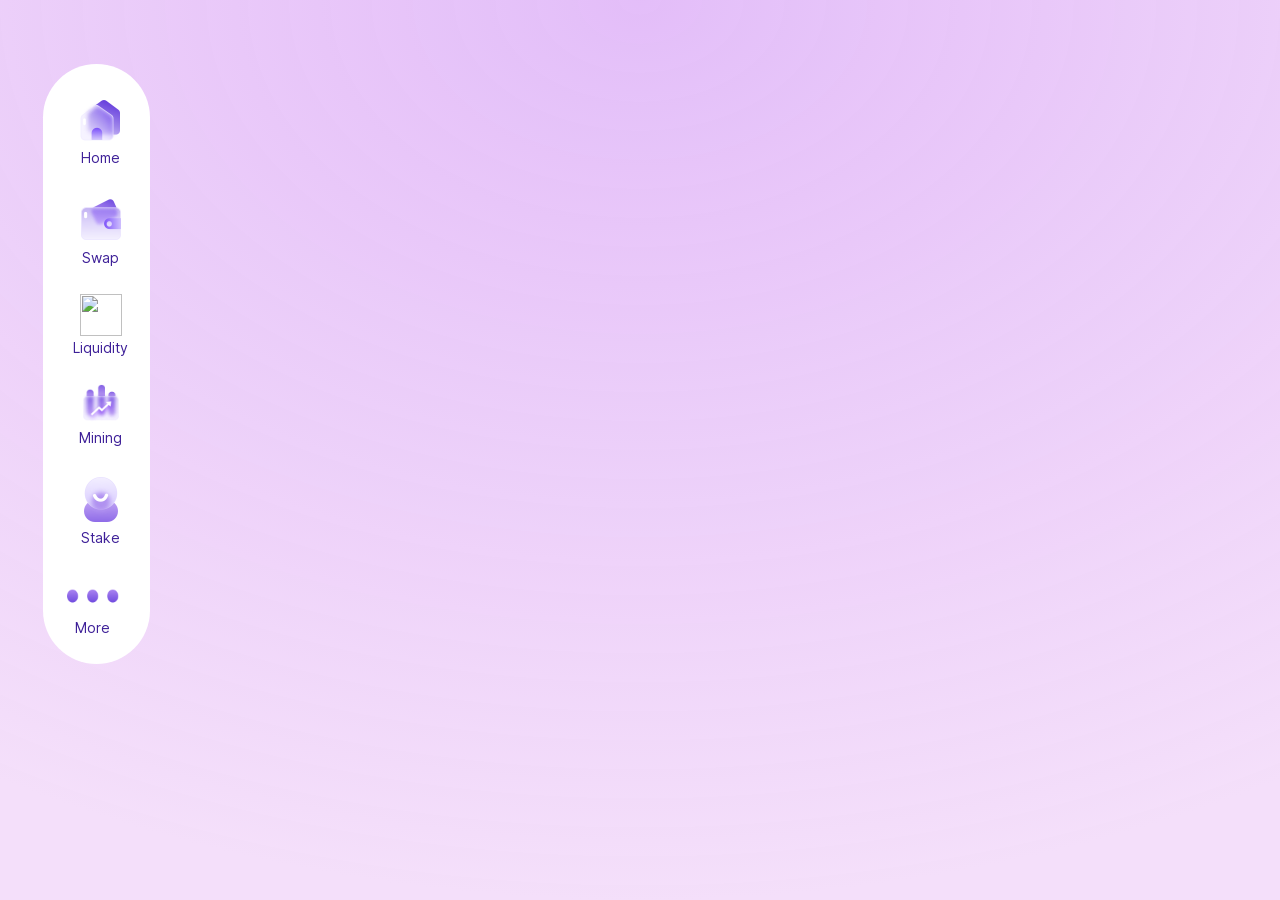
==== index.html @ 305c5585 "Update index.html" ====
<!DOCTYPE html>
<html translate="no">
  <head>
    <meta charset="utf-8" />
    <title>BUBBLESWAP</title>
    <meta
      name="description"
      content="Swap or provide liquidity on the BubbleSwap Protocol"
    />
    <link rel="shortcut icon" type="image/png" href="./icon.png" />
    <link
      rel="apple-touch-icon"
      sizes="192x192"
      href="./images/192x192_App_Icon.png"
    />
    <link
      rel="apple-touch-icon"
      sizes="512x512"
      href="./images/512x512_App_Icon.png"
    />
    <meta
      name="viewport"
      content="width=device-width,initial-scale=1,maximum-scale=1,user-scalable=no"
    />
    <meta name="theme-color" content="#ff007a" />
    <link rel="manifest" href="./manifest.json" />
    <link rel="preconnect" href="https://www.google-analytics.com/" />
    <link
      rel="preload"
      href="./fonts/Inter-roman.var.woff2"
      as="font"
      type="font/woff2"
      crossorigin
    />
    <style>
      * {
        font-family: Inter, sans-serif;
        box-sizing: border-box;
      }
      @font-face {
        font-family: "Inter custom";
        font-weight: 100 900;
        font-style: normal;
        font-display: block;
        font-named-instance: Regular;
        src: url(fonts/Inter-roman.var.woff2)
            format("woff2 supports variations(gvar)"),
          url(fonts/Inter-roman.var.woff2) format("woff2-variations"),
          url(fonts/Inter-roman.var.woff2) format("woff2");
      }
      @supports (font-variation-settings: normal) {
        * {
          font-family: "Inter custom", sans-serif;
        }
      }
      body,
      html {
        margin: 0;
        padding: 0;
      }
      button {
        user-select: none;
      }
      html {
        font-size: 16px;
        font-variant: none;
        font-smooth: always;
        -webkit-font-smoothing: antialiased;
        -moz-osx-font-smoothing: grayscale;
        -webkit-tap-highlight-color: transparent;
        font-feature-settings: "ss01" on, "ss02" on, "cv01" on, "cv03" on;
      }
      #background-radial-gradient {
        position: fixed;
        top: 0;
        left: 0;
        right: 0;
        pointer-events: none;
        width: 200vw;
        height: 200vh;
        background: radial-gradient(
          50% 50% at 50% 50%,
          #e2b8f8e0 0,
          rgb(244, 223, 250) 100%
        );
        transform: translate(-50vw, -100vh);
        z-index: -1;
      }
      html {
        min-height: 100%;
      }
      @media (prefers-color-scheme: dark) {
        html {
          background-color: #212429;
        }
      }
      @media (prefers-color-scheme: light) {
        html {
          background-color: #ede7ff;
        }
      }

      .sidenav {
        width: 130px;
        position: fixed;
        z-index: 1;
        top: 64px;
        left: 43px;
        width: 107px;
        height: 600px;
        background: #ffffff;
        border-radius: 54px;
        opacity: 2.49;
        overflow-x: hidden;
        padding: 8px 0;
      }

      .sidenav a {
        padding: 22px 8px 6px 16px;
        text-decoration: none;
        font-size: 14px;
        color: #3e2098;
        text-align: center;
        display: block;
      }
      .mobileShow {
        display: none;
      }
      .sidenav a:hover {
        color: #653ddc;
        width: 80px;
        height: 97px;
        background: #ffffff;
        box-shadow: 0px 0px 20px 0px rgba(149, 158, 207, 0.5),
          inset 1px 1px 4px 3px #cca1fa;
        border-radius: 40px;
        opacity: 2.49;
        filter: blur(0px);
      }

      .main {
        margin-left: 140px; /* Same width as the sidebar + left position in px */
        font-size: 28px; /* Increased text to enable scrolling */
        padding: 0px 10px;
      }

      @media screen and (max-width: 700px) {
        .sidenav {
          width: 20%;
          height: auto;
          position: fixed;
          display: block;
          align-items: verticla;
        }
        .sidenav a {
          float: left;
        }
        div.content {
          margin-left: 0;
        }
      }
      @media screen and (max-height: 450px) {
        .sidenav {
          padding-top: 15px;
          display: row;
        }
        .sidenav a {
          font-size: 18px;
        }
      }
      @media screen and (max-width: 400px) {
        .sidevac a {
          text-align: center;
          float: none;
          display: table-row;
        }
      }

      #content-desktop {
        display: block;
      }
      #content-mobile {
        display: none;
      }

      @media screen and (max-width: 768px) {
        #content-desktop {
          display: none;
        }
        #content-mobile {
          display: block;
        }
      }

      .top {
        color: #3e2098;
        background: white;
        border-radius: 25px;
        font-size: 8px;
        width: 380px;
        position: absolute;
        padding: 10px;
      }

      .top a {
        padding: 0px 15px 0px 29px;
        text-decoration: none;
        margin: 8px -31px 0px 15px;
        font-size: 9px;
        color: #3e2098;
        text-align: center;
        display: inline;
      }
      
      
      
      /* Boring button styles */
a.button {
  /* Frame */
  display: inline-block;
  padding: 20px 28px;
  border-radius: 50px;
  box-sizing: border-box;
  
  /* Style */
  border: none;

  font-size: 24px;
  cursor: pointer;
}

a.button:active {
  filter: brightness(75%);
}

/* Dropdown styles */
.dropdown {
  position: relative;
  padding: 0;
  margin-right: 1em;
  
  border: none;
}

.dropdown summary {
  list-style: none;
  list-style-type: none;
}

.dropdown > summary::-webkit-details-marker {
  display: none;
}

.dropdown summary:focus {
  outline: none;
}

.dropdown summary:focus a.button {
  border: 2px solid white;
}

.dropdown summary:focus {
  outline: none;
}

.dropdown ul {
  position: fixed;
     margin: -280px 0px 0px 0px;
    background-color: #ffffff;
    color: #44146b;
    padding: 14px 0;
    width: var(--dropdown-width);
    left: 11%;
    margin-left: calc((var(--dropdown-width) / 2) * -1);
    box-sizing: border-box;
    z-index: 9;

    border-radius: 12px;
    list-style: none; 
    
}
   .dropdown ul a:hover {
        color: #653ddc;
        width: 80px;
        height: 37px;
        background: #ffffff;
        box-shadow: 0px 0px 20px 0px rgba(149, 158, 207, 0.5),
          inset 1px 1px 4px 3px #cca1fa;
        border-radius: 40px;
        opacity: 2.49;
        filter: blur(0px);
      }


.dropdown ul li {
  padding: 0;
  margin: 0;
}

.dropdown ul li a:link, .dropdown ul li a:visited {
  display: inline-block;
  padding: 10px 0.8rem;
      text-align: left;
  width: 100%;
  box-sizing: border-box;
  
  color: var(--dropdown-color);
  text-decoration: none;
}


/* Close the dropdown with outside clicks */
.dropdown > summary::before {
  display: none;
}

.dropdown[open] > summary::before {
    content: ' ';
    display: block;
    position: fixed;
    top: 0;
    right: 0;
    left: 0;
    bottom: 0;
    z-index: 1;
}

      
      
      
      
      
    </style>
    <link href="./static/css/7.ee5e4204.chunk.css" rel="stylesheet" />
  </head>
  <body>
    <script>
      window.__isDocumentCached = true;
    </script>
    <noscript>You need to enable JavaScript to run this app.</noscript>

    <div id="root"><div>&emsp;</div></div>

    <div id="content-desktop" class="sidenav">
      <a href="/home.html"
        ><img src="/icons/home.png" style="width: 52px; height: 52px"; margin-left: -6px; />Home</a
      >
      <a href="/index.html#/swap"
        ><img src="/icons/swap.png" style="width: 52px; height: 52px"; margin-left: -6px; />Swap</a
      >
      <a href="/index.html#/pool">
        <img src="/icons/liq.png" style="width: 42px; height: 42px" />
        Liquidity</a
      >
      <a href="https://bubbleswapdao.netlify.app/#/1/earn/farming"
        ><img
          src="/icons/mining.png"
          style="width: 42px; height: 42px"; margin-left: -6px; 
        />Mining</a
      >
      <a href="https://bubbleswapstake.netlify.app/">
        <img src="/icons/dao.png" style="width: 52px; height: 52px"; margin-left: -6px;  />Stake</a
      >
      
        <details class="dropdown">
    <summary role="button">
      <a> <img src="/icons/more.png" style="width: 52px; height: 42px"; margin-left: -6px;  />More</a>
    </summary>
    <ul>
      <li><a href="https://github.com/bubbledex"> <img src="/icons/contract.png" style="width: 22px; height: 22px; margin: -2px 17px -7px 0px;" /> Smart Contract</a></li>
      <li><a href="https://www.certik.com/bubbleswap"> <img src="/icons/audit.png" style="width: 22px; height: 22px; margin: -2px 17px -7px 0px; " /> Audit</a></li>
   <li><a href="#"> <img src="/icons/chart.png" style="width: 22px; height: 22px; margin: -2px 17px -7px 0px;" /> Chart</a></li>
      <li><a href="https://twitter.com/bubbleswapdao"> <img src="/icons/twitter.png" style="width: 22px; height: 22px; margin: -2px 17px -7px 0px; " /> Twitter</a></li>
      <li><a href="#"> <img src="/icons/tele.png" style="width: 22px; height: 22px; margin: -2px 17px -7px 0px;" />Telegram</a></li>
<li><a href="https://discord.com/invite/KYThgn597y"> <img src="/icons/discord.png" style="width: 22px; height: 22px; margin: -2px 17px -7px 0px; " />Discord</a></li>
      <li><a href="#"><img src="/icons/mail.png" style="width: 22px; height: 22px; margin: -2px 17px -7px 0px;" /> Contact Us</a></li>
  </ul>
</details>
    </div>
    <div id="background-radial-gradient"></div>

    <div id="content-mobile" class="top">
      <a href="home.html"
        ><img
          src="/icons/home.png"
          style="width: 32px; height: 32px; margin: 0px -26px 11px 0px"
        />Home</a
      >
      <a href="/index.html#/swap"
        ><img
          src="/icons/swap.png"
          style="width: 32px; height: 32px; margin: 0px -26px 11px 0px"
        />Swap</a
      >
      <a href="/index.html#/pool">
        <img
          src="/icons/liq.png"
          style="width: 32px; height: 32px; margin: 0px -26px 11px 0px"
        />
        Liquidity</a
      >
      <a href="https://bubbleswapdao.netlify.app/#/1/earn/farming"
        ><img
          src="/icons/mining.png"
          style="width: 32px; height: 32px; margin: 0px -26px 11px 0px"
        />Mining</a
      >
      <a href="https://bubbleswapstake.netlify.app/">
        <img
          src="/icons/dao.png"
          style="width: 32px; height: 32px; margin: 0px -26px 11px 0px"
        />Stake</a
      >
    </div>

    <script>
      !(function (e) {
        function c(c) {
          for (
            var d, t, a = c[0], o = c[1], u = c[2], i = 0, b = [];
            i < a.length;
            i++
          )
            (t = a[i]),
              Object.prototype.hasOwnProperty.call(r, t) &&
                r[t] &&
                b.push(r[t][0]),
              (r[t] = 0);
          for (d in o)
            Object.prototype.hasOwnProperty.call(o, d) && (e[d] = o[d]);
          for (l && l(c); b.length; ) b.shift()();
          return n.push.apply(n, u || []), f();
        }
        function f() {
          for (var e, c = 0; c < n.length; c++) {
            for (var f = n[c], d = !0, t = 1; t < f.length; t++) {
              var o = f[t];
              0 !== r[o] && (d = !1);
            }
            d && (n.splice(c--, 1), (e = a((a.s = f[0]))));
          }
          return e;
        }
        var d = {},
          t = { 6: 0 },
          r = { 6: 0 },
          n = [];
        function a(c) {
          if (d[c]) return d[c].exports;
          var f = (d[c] = { i: c, l: !1, exports: {} });
          return e[c].call(f.exports, f, f.exports, a), (f.l = !0), f.exports;
        }
        (a.e = function (e) {
          var c = [];
          t[e]
            ? c.push(t[e])
            : 0 !== t[e] &&
              { 3: 1, 4: 1, 8: 1, 9: 1, 10: 1, 11: 1, 12: 1, 13: 1, 14: 1 }[
                e
              ] &&
              c.push(
                (t[e] = new Promise(function (c, f) {
                  for (
                    var d =
                        "static/css/" +
                        ({}[e] || e) +
                        "." +
                        {
                          0: "31d6cfe0",
                          1: "31d6cfe0",
                          2: "31d6cfe0",
                          3: "a4d5b296",
                          4: "f85f6e9c",
                          8: "14c5ec01",
                          9: "01510149",
                          10: "8b6a2bd5",
                          11: "97aa1abe",
                          12: "6a22c4f2",
                          13: "ef182c55",
                          14: "d8166929",
                          15: "31d6cfe0",
                          16: "31d6cfe0",
                          17: "31d6cfe0",
                          18: "31d6cfe0",
                          19: "31d6cfe0",
                          20: "31d6cfe0",
                          21: "31d6cfe0",
                          22: "31d6cfe0",
                          23: "31d6cfe0",
                          24: "31d6cfe0",
                          25: "31d6cfe0",
                          26: "31d6cfe0",
                          27: "31d6cfe0",
                          28: "31d6cfe0",
                          29: "31d6cfe0",
                          30: "31d6cfe0",
                          31: "31d6cfe0",
                          32: "31d6cfe0",
                          33: "31d6cfe0",
                          34: "31d6cfe0",
                          35: "31d6cfe0",
                          36: "31d6cfe0",
                          37: "31d6cfe0",
                          38: "31d6cfe0",
                          39: "31d6cfe0",
                          40: "31d6cfe0",
                          41: "31d6cfe0",
                          42: "31d6cfe0",
                          43: "31d6cfe0",
                          44: "31d6cfe0",
                          45: "31d6cfe0",
                          46: "31d6cfe0",
                          47: "31d6cfe0",
                          48: "31d6cfe0",
                          49: "31d6cfe0",
                          50: "31d6cfe0",
                          51: "31d6cfe0",
                          52: "31d6cfe0",
                          53: "31d6cfe0",
                          54: "31d6cfe0",
                          55: "31d6cfe0",
                          56: "31d6cfe0",
                          57: "31d6cfe0",
                          58: "31d6cfe0",
                          59: "31d6cfe0",
                          60: "31d6cfe0",
                          61: "31d6cfe0",
                          62: "31d6cfe0",
                          63: "31d6cfe0",
                          64: "31d6cfe0",
                          65: "31d6cfe0",
                          66: "31d6cfe0",
                          67: "31d6cfe0",
                          68: "31d6cfe0",
                          69: "31d6cfe0",
                          70: "31d6cfe0",
                          71: "31d6cfe0",
                          72: "31d6cfe0",
                          73: "31d6cfe0",
                          74: "31d6cfe0",
                          75: "31d6cfe0",
                          76: "31d6cfe0",
                          77: "31d6cfe0",
                          78: "31d6cfe0",
                          79: "31d6cfe0",
                          80: "31d6cfe0",
                          81: "31d6cfe0",
                          82: "31d6cfe0",
                          83: "31d6cfe0",
                          84: "31d6cfe0",
                          85: "31d6cfe0",
                          86: "31d6cfe0",
                        }[e] +
                        ".chunk.css",
                      r = a.p + d,
                      n = document.getElementsByTagName("link"),
                      o = 0;
                    o < n.length;
                    o++
                  ) {
                    var u =
                      (l = n[o]).getAttribute("data-href") ||
                      l.getAttribute("href");
                    if ("stylesheet" === l.rel && (u === d || u === r))
                      return c();
                  }
                  var i = document.getElementsByTagName("style");
                  for (o = 0; o < i.length; o++) {
                    var l;
                    if (
                      (u = (l = i[o]).getAttribute("data-href")) === d ||
                      u === r
                    )
                      return c();
                  }
                  var b = document.createElement("link");
                  (b.rel = "stylesheet"),
                    (b.type = "text/css"),
                    (b.onload = c),
                    (b.onerror = function (c) {
                      var d = (c && c.target && c.target.src) || r,
                        n = new Error(
                          "Loading CSS chunk " + e + " failed.\n(" + d + ")"
                        );
                      (n.code = "CSS_CHUNK_LOAD_FAILED"),
                        (n.request = d),
                        delete t[e],
                        b.parentNode.removeChild(b),
                        f(n);
                    }),
                    (b.href = r),
                    document.getElementsByTagName("head")[0].appendChild(b);
                }).then(function () {
                  t[e] = 0;
                }))
              );
          var f = r[e];
          if (0 !== f)
            if (f) c.push(f[2]);
            else {
              var d = new Promise(function (c, d) {
                f = r[e] = [c, d];
              });
              c.push((f[2] = d));
              var n,
                o = document.createElement("script");
              (o.charset = "utf-8"),
                (o.timeout = 120),
                a.nc && o.setAttribute("nonce", a.nc),
                (o.src = (function (e) {
                  return (
                    a.p +
                    "static/js/" +
                    ({}[e] || e) +
                    "." +
                    {
                      0: "ca77722b",
                      1: "588484ae",
                      2: "5d499f7a",
                      3: "b96e2ffa",
                      4: "e4fe6f3c",
                      8: "e2f220c3",
                      9: "60ae20cd",
                      10: "27c56db9",
                      11: "1cb506ca",
                      12: "06d442b3",
                      13: "c5d39076",
                      14: "1e9ddedf",
                      15: "2d4a55c2",
                      16: "e00456f8",
                      17: "2dbb4cf7",
                      18: "4cf79927",
                      19: "600fe4c7",
                      20: "bc0be86c",
                      21: "f810350f",
                      22: "df768449",
                      23: "87bb0e4c",
                      24: "b949cf55",
                      25: "85c3801c",
                      26: "2ec1ed47",
                      27: "d20323f8",
                      28: "23951c63",
                      29: "a2a6bd27",
                      30: "7e3f6621",
                      31: "fe453349",
                      32: "10ddd734",
                      33: "21db4f58",
                      34: "bb156246",
                      35: "b7faec93",
                      36: "efc92a90",
                      37: "c462cea3",
                      38: "2cdf3f43",
                      39: "9d638390",
                      40: "dac19bf2",
                      41: "66e394d7",
                      42: "080e7935",
                      43: "82f32d2b",
                      44: "0382762f",
                      45: "5d30ad23",
                      46: "5c65f504",
                      47: "8dc72525",
                      48: "fe166414",
                      49: "b610e9f3",
                      50: "bb852cea",
                      51: "d8817aed",
                      52: "cd507376",
                      53: "9244da20",
                      54: "54dcdc61",
                      55: "5bf2b26f",
                      56: "a6abc1b4",
                      57: "cd61c476",
                      58: "80f8dd28",
                      59: "a93616b4",
                      60: "595c43e2",
                      61: "17099fdf",
                      62: "86c37c38",
                      63: "b033eb1c",
                      64: "50ed6fa3",
                      65: "c7020991",
                      66: "4f1b7f30",
                      67: "3d610e9b",
                      68: "3f06c3d1",
                      69: "4eb5ce6b",
                      70: "1a796286",
                      71: "c8ef7028",
                      72: "9bde228b",
                      73: "7152080e",
                      74: "3af88496",
                      75: "a69d799a",
                      76: "0bb29cf1",
                      77: "98f03c95",
                      78: "23d90d1a",
                      79: "577dd218",
                      80: "43722410",
                      81: "b4423ac4",
                      82: "a56507ae",
                      83: "f2ff959a",
                      84: "731ed3bf",
                      85: "00255050",
                      86: "bd7132f6",
                    }[e] +
                    ".chunk.js"
                  );
                })(e));
              var u = new Error();
              n = function (c) {
                (o.onerror = o.onload = null), clearTimeout(i);
                var f = r[e];
                if (0 !== f) {
                  if (f) {
                    var d = c && ("load" === c.type ? "missing" : c.type),
                      t = c && c.target && c.target.src;
                    (u.message =
                      "Loading chunk " +
                      e +
                      " failed.\n(" +
                      d +
                      ": " +
                      t +
                      ")"),
                      (u.name = "ChunkLoadError"),
                      (u.type = d),
                      (u.request = t),
                      f[1](u);
                  }
                  r[e] = void 0;
                }
              };
              var i = setTimeout(function () {
                n({ type: "timeout", target: o });
              }, 12e4);
              (o.onerror = o.onload = n), document.head.appendChild(o);
            }
          return Promise.all(c);
        }),
          (a.m = e),
          (a.c = d),
          (a.d = function (e, c, f) {
            a.o(e, c) ||
              Object.defineProperty(e, c, { enumerable: !0, get: f });
          }),
          (a.r = function (e) {
            "undefined" != typeof Symbol &&
              Symbol.toStringTag &&
              Object.defineProperty(e, Symbol.toStringTag, { value: "Module" }),
              Object.defineProperty(e, "__esModule", { value: !0 });
          }),
          (a.t = function (e, c) {
            if ((1 & c && (e = a(e)), 8 & c)) return e;
            if (4 & c && "object" == typeof e && e && e.__esModule) return e;
            var f = Object.create(null);
            if (
              (a.r(f),
              Object.defineProperty(f, "default", { enumerable: !0, value: e }),
              2 & c && "string" != typeof e)
            )
              for (var d in e)
                a.d(
                  f,
                  d,
                  function (c) {
                    return e[c];
                  }.bind(null, d)
                );
            return f;
          }),
          (a.n = function (e) {
            var c =
              e && e.__esModule
                ? function () {
                    return e.default;
                  }
                : function () {
                    return e;
                  };
            return a.d(c, "a", c), c;
          }),
          (a.o = function (e, c) {
            return Object.prototype.hasOwnProperty.call(e, c);
          }),
          (a.p = "/"),
          (a.oe = function (e) {
            throw (console.error(e), e);
          });
        var o = (this["webpackJsonp@uniswap/interface"] =
            this["webpackJsonp@uniswap/interface"] || []),
          u = o.push.bind(o);
        (o.push = c), (o = o.slice());
        for (var i = 0; i < o.length; i++) c(o[i]);
        var l = u;
        f();
      })([]);
    </script>
    <script src="./static/js/7.81ee2bd3.chunk.js"></script>
    <script src="./static/js/main.4fa1ba62.chunk.js"></script>
  </body>
</html>
---- static/css/7.ee5e4204.chunk.css ----
:root{--reach-dialog:1}[data-reach-dialog-overlay]{background:rgba(0,0,0,.33);position:fixed;top:0;right:0;bottom:0;left:0;overflow:auto}[data-reach-dialog-content]{width:50vw;margin:10vh auto;background:#fff;padding:2rem;outline:none}@font-face{font-family:"Inter";font-style:normal;font-weight:100;font-display:swap;src:url(../../static/media/Inter-Thin.de9194d1.woff2) format("woff2"),url(../../static/media/Inter-Thin.fcc91246.woff) format("woff")}@font-face{font-family:"Inter";font-style:italic;font-weight:100;font-display:swap;src:url(../../static/media/Inter-ThinItalic.ec0fcc99.woff2) format("woff2"),url(../../static/media/Inter-ThinItalic.6b5565d7.woff) format("woff")}@font-face{font-family:"Inter";font-style:normal;font-weight:200;font-display:swap;src:url(../../static/media/Inter-ExtraLight.21843ac6.woff2) format("woff2"),url(../../static/media/Inter-ExtraLight.7b7bd05c.woff) format("woff")}@font-face{font-family:"Inter";font-style:italic;font-weight:200;font-display:swap;src:url(../../static/media/Inter-ExtraLightItalic.04abe79a.woff2) format("woff2"),url(../../static/media/Inter-ExtraLightItalic.a7a00555.woff) format("woff")}@font-face{font-family:"Inter";font-style:normal;font-weight:300;font-display:swap;src:url(../../static/media/Inter-Light.51f4d175.woff2) format("woff2"),url(../../static/media/Inter-Light.c08cfeeb.woff) format("woff")}@font-face{font-family:"Inter";font-style:italic;font-weight:300;font-display:swap;src:url(../../static/media/Inter-LightItalic.8942ebe8.woff2) format("woff2"),url(../../static/media/Inter-LightItalic.203b9b31.woff) format("woff")}@font-face{font-family:"Inter";font-style:normal;font-weight:400;font-display:swap;src:url(../../static/media/Inter-Regular.6cc68d6b.woff2) format("woff2"),url(../../static/media/Inter-Regular.8398b376.woff) format("woff")}@font-face{font-family:"Inter";font-style:italic;font-weight:400;font-display:swap;src:url(../../static/media/Inter-Italic.e2f52803.woff2) format("woff2"),url(../../static/media/Inter-Italic.635afeed.woff) format("woff")}@font-face{font-family:"Inter";font-style:normal;font-weight:500;font-display:swap;src:url(../../static/media/Inter-Medium.ba68c34a.woff2) format("woff2"),url(../../static/media/Inter-Medium.f5549f68.woff) format("woff")}@font-face{font-family:"Inter";font-style:italic;font-weight:500;font-display:swap;src:url(../../static/media/Inter-MediumItalic.d29ef50a.woff2) format("woff2"),url(../../static/media/Inter-MediumItalic.2812ec5a.woff) format("woff")}@font-face{font-family:"Inter";font-style:normal;font-weight:600;font-display:swap;src:url(../../static/media/Inter-SemiBold.625474d6.woff2) format("woff2"),url(../../static/media/Inter-SemiBold.25b1ffc9.woff) format("woff")}@font-face{font-family:"Inter";font-style:italic;font-weight:600;font-display:swap;src:url(../../static/media/Inter-SemiBoldItalic.c632fb96.woff2) format("woff2"),url(../../static/media/Inter-SemiBoldItalic.80d799be.woff) format("woff")}@font-face{font-family:"Inter";font-style:normal;font-weight:700;font-display:swap;src:url(../../static/media/Inter-Bold.a808c21a.woff2) format("woff2"),url(../../static/media/Inter-Bold.1c3dfbb0.woff) format("woff")}@font-face{font-family:"Inter";font-style:italic;font-weight:700;font-display:swap;src:url(../../static/media/Inter-BoldItalic.97443965.woff2) format("woff2"),url(../../static/media/Inter-BoldItalic.32e2b20f.woff) format("woff")}@font-face{font-family:"Inter";font-style:normal;font-weight:800;font-display:swap;src:url(../../static/media/Inter-ExtraBold.1ca2a2cf.woff2) format("woff2"),url(../../static/media/Inter-ExtraBold.30c3d891.woff) format("woff")}@font-face{font-family:"Inter";font-style:italic;font-weight:800;font-display:swap;src:url(../../static/media/Inter-ExtraBoldItalic.a0a103e5.woff2) format("woff2"),url(../../static/media/Inter-ExtraBoldItalic.cd668286.woff) format("woff")}@font-face{font-family:"Inter";font-style:normal;font-weight:900;font-display:swap;src:url(../../static/media/Inter-Black.ef2d12b9.woff2) format("woff2"),url(../../static/media/Inter-Black.e258f998.woff) format("woff")}@font-face{font-family:"Inter";font-style:italic;font-weight:900;font-display:swap;src:url(../../static/media/Inter-BlackItalic.a1ea21b0.woff2) format("woff2"),url(../../static/media/Inter-BlackItalic.70d2cf35.woff) format("woff")}@font-face{font-family:"Inter var";font-weight:100 900;font-style:normal;font-named-instance:"Regular";src:url(../../static/media/Inter-roman.var.b65534c5.woff2) format("woff2 supports variations(gvar)"),url(../../static/media/Inter-roman.var.b65534c5.woff2) format("woff2-variations"),url(../../static/media/Inter-roman.var.b65534c5.woff2) format("woff2")}@font-face{font-family:"Inter var";font-weight:100 900;font-style:italic;font-named-instance:"Italic";src:url(../../static/media/Inter-italic.var.b27297c1.woff2) format("woff2 supports variations(gvar)"),url(../../static/media/Inter-italic.var.b27297c1.woff2) format("woff2-variations"),url(../../static/media/Inter-italic.var.b27297c1.woff2) format("woff2")}@font-face{font-family:"Inter var experimental";font-weight:100 900;font-style:oblique 0deg 10deg;src:url(../../static/media/Inter.var.9df5db38.woff2) format("woff2-variations"),url(../../static/media/Inter.var.9df5db38.woff2) format("woff2")}:root{--rgw6ez0:var(--genie-colors-accentFailure);--rgw6ez1:rgba(76,130,251,0.24);--rgw6ez2:var(--genie-colors-explicitWhite);--rgw6ez3:var(--genie-colors-gold);--rgw6ez4:#209853;--rgw6ez5:var(--genie-colors-violet);--rgw6ez6:var(--genie-colors-backgroundAction);--rgw6ez7:var(--genie-colors-backgroundFloating);--rgw6ez8:var(--genie-colors-backgroundInteractive);--rgw6ez9:var(--genie-colors-backgroundModule);--rgw6eza:var(--genie-colors-backgroundOutline);--rgw6ezb:var(--genie-colors-backgroundSurface);--rgw6ezc:var(--genie-colors-modalBackdrop);--rgw6ezd:var(--genie-colors-stateOverlayHover);--rgw6eze:var(--genie-colors-textPrimary);--rgw6ezf:var(--genie-colors-textSecondary);--rgw6ezg:var(--genie-colors-textTertiary);--rgw6ezh:#4c82fb;--rgw6ezi:linear-gradient(270deg,#d1d5db,#f6f6f6);--rgw6ezj:#24272e;--rgw6ezk:0px 4px 16px rgba(70,115,250,0.4);--rgw6ezl:#fa2c38;--rgw6ezm:#000;--rgw6ezn:#f5f5f5;--rgw6ezo:#4c82fb;--rgw6ezp:#cbcedc;--rgw6ezq:#7f7f7f;--rgw6ezr:transparent;--rgw6ezs:none;--rgw6ezt:#fff;--rgw6ezu:#4c82fb;--rgw6ezv:rgba(173,188,255,0.18823529411764706);--rgw6ezw:#fb118e;--rgw6ezx:#530f10;--rgw6ezy:#fa2c38;--rgw6ezz:#fd766b;--rgw6ez10:#eeb317;--rgw6ez11:#b17900;--rgw6ez12:#5cfe9d;--rgw6ez13:#1a9550;--rgw6ez14:#bdb8fa;--rgw6ez15:#7a7beb;--rgw6ez16:#0e111a;--rgw6ez17:#141b2b;--rgw6ez18:#293249;--rgw6ez19:#5e6887;--rgw6ez1a:#7c85a2;--rgw6ez1b:#99a1bd;--rgw6ez1c:#b7bed4;--rgw6ez1d:#dde3f7;--rgw6ez1e:#edeff7;--rgw6ez1f:hsla(0,0%,100%,0.12);--rgw6ez1g:rgba(153,161,189,0.24);--rgw6ez1h:rgba(153,161,189,0.0784313725490196);--rgw6ez1i:rgba(76,130,251,0.23921568627450981);--rgw6ez1j:1.5px solid rgba(0,0,0,0.1);--rgw6ez1k:none;--rgw6ez1l:0px;--rgw6ez1m:4px;--rgw6ez1n:8px;--rgw6ez1o:10px;--rgw6ez1p:12px;--rgw6ez1q:14px;--rgw6ez1r:16px;--rgw6ez1s:20px;--rgw6ez1t:30px;--rgw6ez1u:40px;--rgw6ez1v:100px;--rgw6ez1w:16px;--rgw6ez1x:24px;--rgw6ez1y:9999px;--rgw6ez1z:0;--rgw6ez20:10px;--rgw6ez21:12px;--rgw6ez22:14px;--rgw6ez23:16px;--rgw6ez24:20px;--rgw6ez25:24px;--rgw6ez26:28px;--rgw6ez27:34px;--rgw6ez28:36px;--rgw6ez29:40px;--rgw6ez2a:48px;--rgw6ez2b:60px;--rgw6ez2c:96px;--rgw6ez2d:1px;--rgw6ez2e:12px;--rgw6ez2f:14px;--rgw6ez2g:16px;--rgw6ez2h:20px;--rgw6ez2i:24px;--rgw6ez2j:28px;--rgw6ez2k:36px;--rgw6ez2l:44px;--rgw6ez2m:auto;--rgw6ez2n:400;--rgw6ez2o:500;--rgw6ez2p:600;--rgw6ez2q:700;--rgw6ez2r:900;--rgw6ez2s:125ms;--rgw6ez2t:250ms;--rgw6ez2u:500ms;--rgw6ez2v:Inter,sans-serif;--rgw6ez2w:Adieu,sans-serif}.rgw6ez2x{align-items:flex-start}.rgw6ez33{align-items:center}.rgw6ez39{align-items:flex-end}.rgw6ez3f{align-items:stretch}.rgw6ez3l{align-items:baseline}.rgw6ez3r{align-items:space-around}.rgw6ez3x{align-items:space-between}.rgw6ez43{align-self:flex-start}.rgw6ez49{align-self:center}.rgw6ez4f{align-self:flex-end}.rgw6ez4l{align-self:stretch}.rgw6ez4r{align-self:baseline}.rgw6ez4x{align-self:space-around}.rgw6ez53{align-self:space-between}.rgw6ez59{justify-items:flex-start}.rgw6ez5f{justify-items:center}.rgw6ez5l{justify-items:flex-end}.rgw6ez5r{justify-items:stretch}.rgw6ez5x{justify-items:baseline}.rgw6ez63{justify-items:space-around}.rgw6ez69{justify-items:space-between}.rgw6ez6f{justify-self:flex-start}.rgw6ez6l{justify-self:center}.rgw6ez6r{justify-self:flex-end}.rgw6ez6x{justify-self:stretch}.rgw6ez73{justify-self:baseline}.rgw6ez79{justify-self:space-around}.rgw6ez7f{justify-self:space-between}.rgw6ez7l{place-items:flex-start}.rgw6ez7r{place-items:center}.rgw6ez7x{place-items:flex-end}.rgw6ez83{place-items:stretch}.rgw6ez89{place-items:baseline}.rgw6ez8f{place-items:space-around}.rgw6ez8l{place-items:space-between}.rgw6ez8r{place-content:flex-start}.rgw6ez8x{place-content:center}.rgw6ez93{place-content:flex-end}.rgw6ez99{place-content:stretch}.rgw6ez9f{place-content:baseline}.rgw6ez9l{place-content:space-around}.rgw6ez9r{place-content:space-between}.rgw6ez9x{font-size:0;font-size:var(--rgw6ez1z)}.rgw6eza3{font-size:10px;font-size:var(--rgw6ez20)}.rgw6eza9{font-size:12px;font-size:var(--rgw6ez21)}.rgw6ezaf{font-size:14px;font-size:var(--rgw6ez22)}.rgw6ezal{font-size:16px;font-size:var(--rgw6ez23)}.rgw6ezar{font-size:20px;font-size:var(--rgw6ez24)}.rgw6ezax{font-size:24px;font-size:var(--rgw6ez25)}.rgw6ezb3{font-size:28px;font-size:var(--rgw6ez26)}.rgw6ezb9{font-size:34px;font-size:var(--rgw6ez27)}.rgw6ezbf{font-size:36px;font-size:var(--rgw6ez28)}.rgw6ezbl{font-size:40px;font-size:var(--rgw6ez29)}.rgw6ezbr{font-size:48px;font-size:var(--rgw6ez2a)}.rgw6ezbx{font-size:60px;font-size:var(--rgw6ez2b)}.rgw6ezc3{font-size:96px;font-size:var(--rgw6ez2c)}.rgw6ezc9{font-weight:400;font-weight:var(--rgw6ez2n)}.rgw6ezcf{font-weight:500;font-weight:var(--rgw6ez2o)}.rgw6ezcl{font-weight:600;font-weight:var(--rgw6ez2p)}.rgw6ezcr{font-weight:700;font-weight:var(--rgw6ez2q)}.rgw6ezcx{font-weight:900;font-weight:var(--rgw6ez2r)}.rgw6ezd3{margin-bottom:0}.rgw6ezd9{margin-bottom:1px}.rgw6ezdf{margin-bottom:2px}.rgw6ezdl{margin-bottom:4px}.rgw6ezdr{margin-bottom:6px}.rgw6ezdx{margin-bottom:8px}.rgw6eze3{margin-bottom:10px}.rgw6eze9{margin-bottom:12px}.rgw6ezef{margin-bottom:14px}.rgw6ezel{margin-bottom:16px}.rgw6ezer{margin-bottom:18px}.rgw6ezex{margin-bottom:20px}.rgw6ezf3{margin-bottom:24px}.rgw6ezf9{margin-bottom:28px}.rgw6ezff{margin-bottom:32px}.rgw6ezfl{margin-bottom:36px}.rgw6ezfr{margin-bottom:40px}.rgw6ezfx{margin-bottom:48px}.rgw6ezg3{margin-bottom:50px}.rgw6ezg9{margin-bottom:52px}.rgw6ezgf{margin-bottom:56px}.rgw6ezgl{margin-bottom:60px}.rgw6ezgr{margin-bottom:64px}.rgw6ezgx{margin-bottom:72px}.rgw6ezh3{margin-bottom:82px}.rgw6ezh9{margin-bottom:88px}.rgw6ezhf{margin-bottom:100px}.rgw6ezhl{margin-bottom:104px}.rgw6ezhr{margin-bottom:136px}.rgw6ezhx{margin-bottom:150px}.rgw6ezi3{margin-bottom:50%}.rgw6ezi9{margin-bottom:auto}.rgw6ezif{margin-bottom:unset}.rgw6ezil{margin-left:0}.rgw6ezir{margin-left:1px}.rgw6ezix{margin-left:2px}.rgw6ezj3{margin-left:4px}.rgw6ezj9{margin-left:6px}.rgw6ezjf{margin-left:8px}.rgw6ezjl{margin-left:10px}.rgw6ezjr{margin-left:12px}.rgw6ezjx{margin-left:14px}.rgw6ezk3{margin-left:16px}.rgw6ezk9{margin-left:18px}.rgw6ezkf{margin-left:20px}.rgw6ezkl{margin-left:24px}.rgw6ezkr{margin-left:28px}.rgw6ezkx{margin-left:32px}.rgw6ezl3{margin-left:36px}.rgw6ezl9{margin-left:40px}.rgw6ezlf{margin-left:48px}.rgw6ezll{margin-left:50px}.rgw6ezlr{margin-left:52px}.rgw6ezlx{margin-left:56px}.rgw6ezm3{margin-left:60px}.rgw6ezm9{margin-left:64px}.rgw6ezmf{margin-left:72px}.rgw6ezml{margin-left:82px}.rgw6ezmr{margin-left:88px}.rgw6ezmx{margin-left:100px}.rgw6ezn3{margin-left:104px}.rgw6ezn9{margin-left:136px}.rgw6eznf{margin-left:150px}.rgw6eznl{margin-left:50%}.rgw6eznr{margin-left:auto}.rgw6eznx{margin-left:unset}.rgw6ezo3{margin-right:0}.rgw6ezo9{margin-right:1px}.rgw6ezof{margin-right:2px}.rgw6ezol{margin-right:4px}.rgw6ezor{margin-right:6px}.rgw6ezox{margin-right:8px}.rgw6ezp3{margin-right:10px}.rgw6ezp9{margin-right:12px}.rgw6ezpf{margin-right:14px}.rgw6ezpl{margin-right:16px}.rgw6ezpr{margin-right:18px}.rgw6ezpx{margin-right:20px}.rgw6ezq3{margin-right:24px}.rgw6ezq9{margin-right:28px}.rgw6ezqf{margin-right:32px}.rgw6ezql{margin-right:36px}.rgw6ezqr{margin-right:40px}.rgw6ezqx{margin-right:48px}.rgw6ezr3{margin-right:50px}.rgw6ezr9{margin-right:52px}.rgw6ezrf{margin-right:56px}.rgw6ezrl{margin-right:60px}.rgw6ezrr{margin-right:64px}.rgw6ezrx{margin-right:72px}.rgw6ezs3{margin-right:82px}.rgw6ezs9{margin-right:88px}.rgw6ezsf{margin-right:100px}.rgw6ezsl{margin-right:104px}.rgw6ezsr{margin-right:136px}.rgw6ezsx{margin-right:150px}.rgw6ezt3{margin-right:50%}.rgw6ezt9{margin-right:auto}.rgw6eztf{margin-right:unset}.rgw6eztl{margin-top:0}.rgw6eztr{margin-top:1px}.rgw6eztx{margin-top:2px}.rgw6ezu3{margin-top:4px}.rgw6ezu9{margin-top:6px}.rgw6ezuf{margin-top:8px}.rgw6ezul{margin-top:10px}.rgw6ezur{margin-top:12px}.rgw6ezux{margin-top:14px}.rgw6ezv3{margin-top:16px}.rgw6ezv9{margin-top:18px}.rgw6ezvf{margin-top:20px}.rgw6ezvl{margin-top:24px}.rgw6ezvr{margin-top:28px}.rgw6ezvx{margin-top:32px}.rgw6ezw3{margin-top:36px}.rgw6ezw9{margin-top:40px}.rgw6ezwf{margin-top:48px}.rgw6ezwl{margin-top:50px}.rgw6ezwr{margin-top:52px}.rgw6ezwx{margin-top:56px}.rgw6ezx3{margin-top:60px}.rgw6ezx9{margin-top:64px}.rgw6ezxf{margin-top:72px}.rgw6ezxl{margin-top:82px}.rgw6ezxr{margin-top:88px}.rgw6ezxx{margin-top:100px}.rgw6ezy3{margin-top:104px}.rgw6ezy9{margin-top:136px}.rgw6ezyf{margin-top:150px}.rgw6ezyl{margin-top:50%}.rgw6ezyr{margin-top:auto}.rgw6ezyx{margin-top:unset}.rgw6ezz3{width:0}.rgw6ezz9{width:2}.rgw6ezzf{width:4px}.rgw6ezzl{width:8px}.rgw6ezzr{width:12px}.rgw6ezzx{width:16px}.rgw6ez103{width:18px}.rgw6ez109{width:20px}.rgw6ez10f{width:24px}.rgw6ez10l{width:26px}.rgw6ez10r{width:28px}.rgw6ez10x{width:32px}.rgw6ez113{width:36px}.rgw6ez119{width:40px}.rgw6ez11f{width:42px}.rgw6ez11l{width:44px}.rgw6ez11r{width:48px}.rgw6ez11x{width:52px}.rgw6ez123{width:54px}.rgw6ez129{width:56px}.rgw6ez12f{width:60px}.rgw6ez12l{width:64px}.rgw6ez12r{width:72px}.rgw6ez12x{width:100px}.rgw6ez133{width:120px}.rgw6ez139{width:160px}.rgw6ez13f{width:276px}.rgw6ez13l{width:288px}.rgw6ez13r{width:292px}.rgw6ez13x{width:386px}.rgw6ez143{width:50%}.rgw6ez149{width:100%}.rgw6ez14f{width:-webkit-min-content;width:min-content}.rgw6ez14l{width:-webkit-max-content;width:max-content}.rgw6ez14r{width:100vh}.rgw6ez14x{width:100vw}.rgw6ez153{width:auto}.rgw6ez159{width:inherit}.rgw6ez15f{height:0}.rgw6ez15l{height:2}.rgw6ez15r{height:4px}.rgw6ez15x{height:8px}.rgw6ez163{height:12px}.rgw6ez169{height:16px}.rgw6ez16f{height:18px}.rgw6ez16l{height:20px}.rgw6ez16r{height:24px}.rgw6ez16x{height:26px}.rgw6ez173{height:28px}.rgw6ez179{height:32px}.rgw6ez17f{height:36px}.rgw6ez17l{height:40px}.rgw6ez17r{height:42px}.rgw6ez17x{height:44px}.rgw6ez183{height:48px}.rgw6ez189{height:52px}.rgw6ez18f{height:54px}.rgw6ez18l{height:56px}.rgw6ez18r{height:60px}.rgw6ez18x{height:64px}.rgw6ez193{height:72px}.rgw6ez199{height:100px}.rgw6ez19f{height:120px}.rgw6ez19l{height:160px}.rgw6ez19r{height:276px}.rgw6ez19x{height:288px}.rgw6ez1a3{height:292px}.rgw6ez1a9{height:386px}.rgw6ez1af{height:50%}.rgw6ez1al{height:100%}.rgw6ez1ar{height:-webkit-min-content;height:min-content}.rgw6ez1ax{height:-webkit-max-content;height:max-content}.rgw6ez1b3{height:100vh}.rgw6ez1b9{height:100vw}.rgw6ez1bf{height:auto}.rgw6ez1bl{height:inherit}.rgw6ez1br{max-width:0}.rgw6ez1bx{max-width:2}.rgw6ez1c3{max-width:4px}.rgw6ez1c9{max-width:8px}.rgw6ez1cf{max-width:12px}.rgw6ez1cl{max-width:16px}.rgw6ez1cr{max-width:18px}.rgw6ez1cx{max-width:20px}.rgw6ez1d3{max-width:24px}.rgw6ez1d9{max-width:26px}.rgw6ez1df{max-width:28px}.rgw6ez1dl{max-width:32px}.rgw6ez1dr{max-width:36px}.rgw6ez1dx{max-width:40px}.rgw6ez1e3{max-width:42px}.rgw6ez1e9{max-width:44px}.rgw6ez1ef{max-width:48px}.rgw6ez1el{max-width:52px}.rgw6ez1er{max-width:54px}.rgw6ez1ex{max-width:56px}.rgw6ez1f3{max-width:60px}.rgw6ez1f9{max-width:64px}.rgw6ez1ff{max-width:72px}.rgw6ez1fl{max-width:100px}.rgw6ez1fr{max-width:120px}.rgw6ez1fx{max-width:160px}.rgw6ez1g3{max-width:276px}.rgw6ez1g9{max-width:288px}.rgw6ez1gf{max-width:292px}.rgw6ez1gl{max-width:386px}.rgw6ez1gr{max-width:50%}.rgw6ez1gx{max-width:100%}.rgw6ez1h3{max-width:-webkit-min-content;max-width:min-content}.rgw6ez1h9{max-width:-webkit-max-content;max-width:max-content}.rgw6ez1hf{max-width:100vh}.rgw6ez1hl{max-width:100vw}.rgw6ez1hr{max-width:auto}.rgw6ez1hx{max-width:inherit}.rgw6ez1i3{min-width:0}.rgw6ez1i9{min-width:2}.rgw6ez1if{min-width:4px}.rgw6ez1il{min-width:8px}.rgw6ez1ir{min-width:12px}.rgw6ez1ix{min-width:16px}.rgw6ez1j3{min-width:18px}.rgw6ez1j9{min-width:20px}.rgw6ez1jf{min-width:24px}.rgw6ez1jl{min-width:26px}.rgw6ez1jr{min-width:28px}.rgw6ez1jx{min-width:32px}.rgw6ez1k3{min-width:36px}.rgw6ez1k9{min-width:40px}.rgw6ez1kf{min-width:42px}.rgw6ez1kl{min-width:44px}.rgw6ez1kr{min-width:48px}.rgw6ez1kx{min-width:52px}.rgw6ez1l3{min-width:54px}.rgw6ez1l9{min-width:56px}.rgw6ez1lf{min-width:60px}.rgw6ez1ll{min-width:64px}.rgw6ez1lr{min-width:72px}.rgw6ez1lx{min-width:100px}.rgw6ez1m3{min-width:120px}.rgw6ez1m9{min-width:160px}.rgw6ez1mf{min-width:276px}.rgw6ez1ml{min-width:288px}.rgw6ez1mr{min-width:292px}.rgw6ez1mx{min-width:386px}.rgw6ez1n3{min-width:50%}.rgw6ez1n9{min-width:100%}.rgw6ez1nf{min-width:-webkit-min-content;min-width:min-content}.rgw6ez1nl{min-width:-webkit-max-content;min-width:max-content}.rgw6ez1nr{min-width:100vh}.rgw6ez1nx{min-width:100vw}.rgw6ez1o3{min-width:auto}.rgw6ez1o9{min-width:inherit}.rgw6ez1of{max-height:0}.rgw6ez1ol{max-height:2}.rgw6ez1or{max-height:4px}.rgw6ez1ox{max-height:8px}.rgw6ez1p3{max-height:12px}.rgw6ez1p9{max-height:16px}.rgw6ez1pf{max-height:18px}.rgw6ez1pl{max-height:20px}.rgw6ez1pr{max-height:24px}.rgw6ez1px{max-height:26px}.rgw6ez1q3{max-height:28px}.rgw6ez1q9{max-height:32px}.rgw6ez1qf{max-height:36px}.rgw6ez1ql{max-height:40px}.rgw6ez1qr{max-height:42px}.rgw6ez1qx{max-height:44px}.rgw6ez1r3{max-height:48px}.rgw6ez1r9{max-height:52px}.rgw6ez1rf{max-height:54px}.rgw6ez1rl{max-height:56px}.rgw6ez1rr{max-height:60px}.rgw6ez1rx{max-height:64px}.rgw6ez1s3{max-height:72px}.rgw6ez1s9{max-height:100px}.rgw6ez1sf{max-height:120px}.rgw6ez1sl{max-height:160px}.rgw6ez1sr{max-height:276px}.rgw6ez1sx{max-height:288px}.rgw6ez1t3{max-height:292px}.rgw6ez1t9{max-height:386px}.rgw6ez1tf{max-height:50%}.rgw6ez1tl{max-height:100%}.rgw6ez1tr{max-height:-webkit-min-content;max-height:min-content}.rgw6ez1tx{max-height:-webkit-max-content;max-height:max-content}.rgw6ez1u3{max-height:100vh}.rgw6ez1u9{max-height:100vw}.rgw6ez1uf{max-height:auto}.rgw6ez1ul{max-height:inherit}.rgw6ez1ur{min-height:0}.rgw6ez1ux{min-height:2}.rgw6ez1v3{min-height:4px}.rgw6ez1v9{min-height:8px}.rgw6ez1vf{min-height:12px}.rgw6ez1vl{min-height:16px}.rgw6ez1vr{min-height:18px}.rgw6ez1vx{min-height:20px}.rgw6ez1w3{min-height:24px}.rgw6ez1w9{min-height:26px}.rgw6ez1wf{min-height:28px}.rgw6ez1wl{min-height:32px}.rgw6ez1wr{min-height:36px}.rgw6ez1wx{min-height:40px}.rgw6ez1x3{min-height:42px}.rgw6ez1x9{min-height:44px}.rgw6ez1xf{min-height:48px}.rgw6ez1xl{min-height:52px}.rgw6ez1xr{min-height:54px}.rgw6ez1xx{min-height:56px}.rgw6ez1y3{min-height:60px}.rgw6ez1y9{min-height:64px}.rgw6ez1yf{min-height:72px}.rgw6ez1yl{min-height:100px}.rgw6ez1yr{min-height:120px}.rgw6ez1yx{min-height:160px}.rgw6ez1z3{min-height:276px}.rgw6ez1z9{min-height:288px}.rgw6ez1zf{min-height:292px}.rgw6ez1zl{min-height:386px}.rgw6ez1zr{min-height:50%}.rgw6ez1zx{min-height:100%}.rgw6ez203{min-height:-webkit-min-content;min-height:min-content}.rgw6ez209{min-height:-webkit-max-content;min-height:max-content}.rgw6ez20f{min-height:100vh}.rgw6ez20l{min-height:100vw}.rgw6ez20r{min-height:auto}.rgw6ez20x{min-height:inherit}.rgw6ez213{padding-bottom:0}.rgw6ez219{padding-bottom:1px}.rgw6ez21f{padding-bottom:2px}.rgw6ez21l{padding-bottom:4px}.rgw6ez21r{padding-bottom:6px}.rgw6ez21x{padding-bottom:8px}.rgw6ez223{padding-bottom:10px}.rgw6ez229{padding-bottom:12px}.rgw6ez22f{padding-bottom:14px}.rgw6ez22l{padding-bottom:16px}.rgw6ez22r{padding-bottom:18px}.rgw6ez22x{padding-bottom:20px}.rgw6ez233{padding-bottom:24px}.rgw6ez239{padding-bottom:28px}.rgw6ez23f{padding-bottom:32px}.rgw6ez23l{padding-bottom:36px}.rgw6ez23r{padding-bottom:40px}.rgw6ez23x{padding-bottom:48px}.rgw6ez243{padding-bottom:50px}.rgw6ez249{padding-bottom:52px}.rgw6ez24f{padding-bottom:56px}.rgw6ez24l{padding-bottom:60px}.rgw6ez24r{padding-bottom:64px}.rgw6ez24x{padding-bottom:72px}.rgw6ez253{padding-bottom:82px}.rgw6ez259{padding-bottom:88px}.rgw6ez25f{padding-bottom:100px}.rgw6ez25l{padding-bottom:104px}.rgw6ez25r{padding-bottom:136px}.rgw6ez25x{padding-bottom:150px}.rgw6ez263{padding-bottom:50%}.rgw6ez269{padding-bottom:auto}.rgw6ez26f{padding-bottom:unset}.rgw6ez26l{padding-left:0}.rgw6ez26r{padding-left:1px}.rgw6ez26x{padding-left:2px}.rgw6ez273{padding-left:4px}.rgw6ez279{padding-left:6px}.rgw6ez27f{padding-left:8px}.rgw6ez27l{padding-left:10px}.rgw6ez27r{padding-left:12px}.rgw6ez27x{padding-left:14px}.rgw6ez283{padding-left:16px}.rgw6ez289{padding-left:18px}.rgw6ez28f{padding-left:20px}.rgw6ez28l{padding-left:24px}.rgw6ez28r{padding-left:28px}.rgw6ez28x{padding-left:32px}.rgw6ez293{padding-left:36px}.rgw6ez299{padding-left:40px}.rgw6ez29f{padding-left:48px}.rgw6ez29l{padding-left:50px}.rgw6ez29r{padding-left:52px}.rgw6ez29x{padding-left:56px}.rgw6ez2a3{padding-left:60px}.rgw6ez2a9{padding-left:64px}.rgw6ez2af{padding-left:72px}.rgw6ez2al{padding-left:82px}.rgw6ez2ar{padding-left:88px}.rgw6ez2ax{padding-left:100px}.rgw6ez2b3{padding-left:104px}.rgw6ez2b9{padding-left:136px}.rgw6ez2bf{padding-left:150px}.rgw6ez2bl{padding-left:50%}.rgw6ez2br{padding-left:auto}.rgw6ez2bx{padding-left:unset}.rgw6ez2c3{padding-right:0}.rgw6ez2c9{padding-right:1px}.rgw6ez2cf{padding-right:2px}.rgw6ez2cl{padding-right:4px}.rgw6ez2cr{padding-right:6px}.rgw6ez2cx{padding-right:8px}.rgw6ez2d3{padding-right:10px}.rgw6ez2d9{padding-right:12px}.rgw6ez2df{padding-right:14px}.rgw6ez2dl{padding-right:16px}.rgw6ez2dr{padding-right:18px}.rgw6ez2dx{padding-right:20px}.rgw6ez2e3{padding-right:24px}.rgw6ez2e9{padding-right:28px}.rgw6ez2ef{padding-right:32px}.rgw6ez2el{padding-right:36px}.rgw6ez2er{padding-right:40px}.rgw6ez2ex{padding-right:48px}.rgw6ez2f3{padding-right:50px}.rgw6ez2f9{padding-right:52px}.rgw6ez2ff{padding-right:56px}.rgw6ez2fl{padding-right:60px}.rgw6ez2fr{padding-right:64px}.rgw6ez2fx{padding-right:72px}.rgw6ez2g3{padding-right:82px}.rgw6ez2g9{padding-right:88px}.rgw6ez2gf{padding-right:100px}.rgw6ez2gl{padding-right:104px}.rgw6ez2gr{padding-right:136px}.rgw6ez2gx{padding-right:150px}.rgw6ez2h3{padding-right:50%}.rgw6ez2h9{padding-right:auto}.rgw6ez2hf{padding-right:unset}.rgw6ez2hl{padding-top:0}.rgw6ez2hr{padding-top:1px}.rgw6ez2hx{padding-top:2px}.rgw6ez2i3{padding-top:4px}.rgw6ez2i9{padding-top:6px}.rgw6ez2if{padding-top:8px}.rgw6ez2il{padding-top:10px}.rgw6ez2ir{padding-top:12px}.rgw6ez2ix{padding-top:14px}.rgw6ez2j3{padding-top:16px}.rgw6ez2j9{padding-top:18px}.rgw6ez2jf{padding-top:20px}.rgw6ez2jl{padding-top:24px}.rgw6ez2jr{padding-top:28px}.rgw6ez2jx{padding-top:32px}.rgw6ez2k3{padding-top:36px}.rgw6ez2k9{padding-top:40px}.rgw6ez2kf{padding-top:48px}.rgw6ez2kl{padding-top:50px}.rgw6ez2kr{padding-top:52px}.rgw6ez2kx{padding-top:56px}.rgw6ez2l3{padding-top:60px}.rgw6ez2l9{padding-top:64px}.rgw6ez2lf{padding-top:72px}.rgw6ez2ll{padding-top:82px}.rgw6ez2lr{padding-top:88px}.rgw6ez2lx{padding-top:100px}.rgw6ez2m3{padding-top:104px}.rgw6ez2m9{padding-top:136px}.rgw6ez2mf{padding-top:150px}.rgw6ez2ml{padding-top:50%}.rgw6ez2mr{padding-top:auto}.rgw6ez2mx{padding-top:unset}.rgw6ez2n3{padding:0}.rgw6ez2n9{padding:1px}.rgw6ez2nf{padding:2px}.rgw6ez2nl{padding:4px}.rgw6ez2nr{padding:6px}.rgw6ez2nx{padding:8px}.rgw6ez2o3{padding:10px}.rgw6ez2o9{padding:12px}.rgw6ez2of{padding:14px}.rgw6ez2ol{padding:16px}.rgw6ez2or{padding:18px}.rgw6ez2ox{padding:20px}.rgw6ez2p3{padding:24px}.rgw6ez2p9{padding:28px}.rgw6ez2pf{padding:32px}.rgw6ez2pl{padding:36px}.rgw6ez2pr{padding:40px}.rgw6ez2px{padding:48px}.rgw6ez2q3{padding:50px}.rgw6ez2q9{padding:52px}.rgw6ez2qf{padding:56px}.rgw6ez2ql{padding:60px}.rgw6ez2qr{padding:64px}.rgw6ez2qx{padding:72px}.rgw6ez2r3{padding:82px}.rgw6ez2r9{padding:88px}.rgw6ez2rf{padding:100px}.rgw6ez2rl{padding:104px}.rgw6ez2rr{padding:136px}.rgw6ez2rx{padding:150px}.rgw6ez2s3{padding:50%}.rgw6ez2s9{padding:auto}.rgw6ez2sf{padding:unset}.rgw6ez2sl{bottom:0}.rgw6ez2sr{bottom:1px}.rgw6ez2sx{bottom:2px}.rgw6ez2t3{bottom:4px}.rgw6ez2t9{bottom:6px}.rgw6ez2tf{bottom:8px}.rgw6ez2tl{bottom:10px}.rgw6ez2tr{bottom:12px}.rgw6ez2tx{bottom:14px}.rgw6ez2u3{bottom:16px}.rgw6ez2u9{bottom:18px}.rgw6ez2uf{bottom:20px}.rgw6ez2ul{bottom:24px}.rgw6ez2ur{bottom:28px}.rgw6ez2ux{bottom:32px}.rgw6ez2v3{bottom:36px}.rgw6ez2v9{bottom:40px}.rgw6ez2vf{bottom:48px}.rgw6ez2vl{bottom:50px}.rgw6ez2vr{bottom:52px}.rgw6ez2vx{bottom:56px}.rgw6ez2w3{bottom:60px}.rgw6ez2w9{bottom:64px}.rgw6ez2wf{bottom:72px}.rgw6ez2wl{bottom:82px}.rgw6ez2wr{bottom:88px}.rgw6ez2wx{bottom:100px}.rgw6ez2x3{bottom:104px}.rgw6ez2x9{bottom:136px}.rgw6ez2xf{bottom:150px}.rgw6ez2xl{bottom:50%}.rgw6ez2xr{bottom:auto}.rgw6ez2xx{bottom:unset}.rgw6ez2y3{left:0}.rgw6ez2y9{left:1px}.rgw6ez2yf{left:2px}.rgw6ez2yl{left:4px}.rgw6ez2yr{left:6px}.rgw6ez2yx{left:8px}.rgw6ez2z3{left:10px}.rgw6ez2z9{left:12px}.rgw6ez2zf{left:14px}.rgw6ez2zl{left:16px}.rgw6ez2zr{left:18px}.rgw6ez2zx{left:20px}.rgw6ez303{left:24px}.rgw6ez309{left:28px}.rgw6ez30f{left:32px}.rgw6ez30l{left:36px}.rgw6ez30r{left:40px}.rgw6ez30x{left:48px}.rgw6ez313{left:50px}.rgw6ez319{left:52px}.rgw6ez31f{left:56px}.rgw6ez31l{left:60px}.rgw6ez31r{left:64px}.rgw6ez31x{left:72px}.rgw6ez323{left:82px}.rgw6ez329{left:88px}.rgw6ez32f{left:100px}.rgw6ez32l{left:104px}.rgw6ez32r{left:136px}.rgw6ez32x{left:150px}.rgw6ez333{left:50%}.rgw6ez339{left:auto}.rgw6ez33f{left:unset}.rgw6ez33l{right:0}.rgw6ez33r{right:1px}.rgw6ez33x{right:2px}.rgw6ez343{right:4px}.rgw6ez349{right:6px}.rgw6ez34f{right:8px}.rgw6ez34l{right:10px}.rgw6ez34r{right:12px}.rgw6ez34x{right:14px}.rgw6ez353{right:16px}.rgw6ez359{right:18px}.rgw6ez35f{right:20px}.rgw6ez35l{right:24px}.rgw6ez35r{right:28px}.rgw6ez35x{right:32px}.rgw6ez363{right:36px}.rgw6ez369{right:40px}.rgw6ez36f{right:48px}.rgw6ez36l{right:50px}.rgw6ez36r{right:52px}.rgw6ez36x{right:56px}.rgw6ez373{right:60px}.rgw6ez379{right:64px}.rgw6ez37f{right:72px}.rgw6ez37l{right:82px}.rgw6ez37r{right:88px}.rgw6ez37x{right:100px}.rgw6ez383{right:104px}.rgw6ez389{right:136px}.rgw6ez38f{right:150px}.rgw6ez38l{right:50%}.rgw6ez38r{right:auto}.rgw6ez38x{right:unset}.rgw6ez393{top:0}.rgw6ez399{top:1px}.rgw6ez39f{top:2px}.rgw6ez39l{top:4px}.rgw6ez39r{top:6px}.rgw6ez39x{top:8px}.rgw6ez3a3{top:10px}.rgw6ez3a9{top:12px}.rgw6ez3af{top:14px}.rgw6ez3al{top:16px}.rgw6ez3ar{top:18px}.rgw6ez3ax{top:20px}.rgw6ez3b3{top:24px}.rgw6ez3b9{top:28px}.rgw6ez3bf{top:32px}.rgw6ez3bl{top:36px}.rgw6ez3br{top:40px}.rgw6ez3bx{top:48px}.rgw6ez3c3{top:50px}.rgw6ez3c9{top:52px}.rgw6ez3cf{top:56px}.rgw6ez3cl{top:60px}.rgw6ez3cr{top:64px}.rgw6ez3cx{top:72px}.rgw6ez3d3{top:82px}.rgw6ez3d9{top:88px}.rgw6ez3df{top:100px}.rgw6ez3dl{top:104px}.rgw6ez3dr{top:136px}.rgw6ez3dx{top:150px}.rgw6ez3e3{top:50%}.rgw6ez3e9{top:auto}.rgw6ez3ef{top:unset}.rgw6ez3el{margin:0}.rgw6ez3er{margin:1px}.rgw6ez3ex{margin:2px}.rgw6ez3f3{margin:4px}.rgw6ez3f9{margin:6px}.rgw6ez3ff{margin:8px}.rgw6ez3fl{margin:10px}.rgw6ez3fr{margin:12px}.rgw6ez3fx{margin:14px}.rgw6ez3g3{margin:16px}.rgw6ez3g9{margin:18px}.rgw6ez3gf{margin:20px}.rgw6ez3gl{margin:24px}.rgw6ez3gr{margin:28px}.rgw6ez3gx{margin:32px}.rgw6ez3h3{margin:36px}.rgw6ez3h9{margin:40px}.rgw6ez3hf{margin:48px}.rgw6ez3hl{margin:50px}.rgw6ez3hr{margin:52px}.rgw6ez3hx{margin:56px}.rgw6ez3i3{margin:60px}.rgw6ez3i9{margin:64px}.rgw6ez3if{margin:72px}.rgw6ez3il{margin:82px}.rgw6ez3ir{margin:88px}.rgw6ez3ix{margin:100px}.rgw6ez3j3{margin:104px}.rgw6ez3j9{margin:136px}.rgw6ez3jf{margin:150px}.rgw6ez3jl{margin:50%}.rgw6ez3jr{margin:auto}.rgw6ez3jx{margin:unset}.rgw6ez3k3{z-index:1}.rgw6ez3k9{z-index:2}.rgw6ez3kf{z-index:3}.rgw6ez3kl{z-index:auto}.rgw6ez3kr{z-index:1000}.rgw6ez3kx{z-index:1020}.rgw6ez3l3{z-index:1030}.rgw6ez3l9{z-index:1040}.rgw6ez3lf{z-index:1050}.rgw6ez3ll{z-index:1060}.rgw6ez3lr{z-index:1070}.rgw6ez3lx{z-index:1080}.rgw6ez3m3{grid-gap:0;gap:0}.rgw6ez3m9{grid-gap:1px;gap:1px}.rgw6ez3mf{grid-gap:2px;gap:2px}.rgw6ez3ml{grid-gap:4px;gap:4px}.rgw6ez3mr{grid-gap:6px;gap:6px}.rgw6ez3mx{grid-gap:8px;gap:8px}.rgw6ez3n3{grid-gap:10px;gap:10px}.rgw6ez3n9{grid-gap:12px;gap:12px}.rgw6ez3nf{grid-gap:14px;gap:14px}.rgw6ez3nl{grid-gap:16px;gap:16px}.rgw6ez3nr{grid-gap:18px;gap:18px}.rgw6ez3nx{grid-gap:20px;gap:20px}.rgw6ez3o3{grid-gap:24px;gap:24px}.rgw6ez3o9{grid-gap:28px;gap:28px}.rgw6ez3of{grid-gap:32px;gap:32px}.rgw6ez3ol{grid-gap:36px;gap:36px}.rgw6ez3or{grid-gap:40px;gap:40px}.rgw6ez3ox{grid-gap:48px;gap:48px}.rgw6ez3p3{grid-gap:50px;gap:50px}.rgw6ez3p9{grid-gap:52px;gap:52px}.rgw6ez3pf{grid-gap:56px;gap:56px}.rgw6ez3pl{grid-gap:60px;gap:60px}.rgw6ez3pr{grid-gap:64px;gap:64px}.rgw6ez3px{grid-gap:72px;gap:72px}.rgw6ez3q3{grid-gap:82px;gap:82px}.rgw6ez3q9{grid-gap:88px;gap:88px}.rgw6ez3qf{grid-gap:100px;gap:100px}.rgw6ez3ql{grid-gap:104px;gap:104px}.rgw6ez3qr{grid-gap:136px;gap:136px}.rgw6ez3qx{grid-gap:150px;gap:150px}.rgw6ez3r3{grid-gap:50%;gap:50%}.rgw6ez3r9{grid-gap:auto;gap:auto}.rgw6ez3rf{grid-gap:unset;gap:unset}.rgw6ez3rl{flex-shrink:0}.rgw6ez3rr{flex-shrink:1px}.rgw6ez3rx{flex-shrink:2px}.rgw6ez3s3{flex-shrink:4px}.rgw6ez3s9{flex-shrink:6px}.rgw6ez3sf{flex-shrink:8px}.rgw6ez3sl{flex-shrink:10px}.rgw6ez3sr{flex-shrink:12px}.rgw6ez3sx{flex-shrink:14px}.rgw6ez3t3{flex-shrink:16px}.rgw6ez3t9{flex-shrink:18px}.rgw6ez3tf{flex-shrink:20px}.rgw6ez3tl{flex-shrink:24px}.rgw6ez3tr{flex-shrink:28px}.rgw6ez3tx{flex-shrink:32px}.rgw6ez3u3{flex-shrink:36px}.rgw6ez3u9{flex-shrink:40px}.rgw6ez3uf{flex-shrink:48px}.rgw6ez3ul{flex-shrink:50px}.rgw6ez3ur{flex-shrink:52px}.rgw6ez3ux{flex-shrink:56px}.rgw6ez3v3{flex-shrink:60px}.rgw6ez3v9{flex-shrink:64px}.rgw6ez3vf{flex-shrink:72px}.rgw6ez3vl{flex-shrink:82px}.rgw6ez3vr{flex-shrink:88px}.rgw6ez3vx{flex-shrink:100px}.rgw6ez3w3{flex-shrink:104px}.rgw6ez3w9{flex-shrink:136px}.rgw6ez3wf{flex-shrink:150px}.rgw6ez3wl{flex-shrink:50%}.rgw6ez3wr{flex-shrink:auto}.rgw6ez3wx{flex-shrink:unset}.rgw6ez3x3{flex:1 1}.rgw6ez3x9{flex:2 1}.rgw6ez3xf{flex:3 1}.rgw6ez3xl{flex-wrap:nowrap}.rgw6ez3xr{flex-wrap:wrap}.rgw6ez3xx{flex-wrap:wrap-reverse}.rgw6ez3y3{display:none}.rgw6ez3y9{display:block}.rgw6ez3yf{display:flex}.rgw6ez3yl{display:inline-flex}.rgw6ez3yr{display:inline-block}.rgw6ez3yx{display:grid}.rgw6ez3z3{display:inline}.rgw6ez3z9{white-space:nowrap}.rgw6ez3zf{text-overflow:ellipsis}.rgw6ez3zl{text-align:left}.rgw6ez3zr{text-align:right}.rgw6ez3zx{text-align:center}.rgw6ez403{text-align:justify}.rgw6ez409{visibility:visible}.rgw6ez40f{visibility:hidden}.rgw6ez40l{flex-direction:row}.rgw6ez40r{flex-direction:column}.rgw6ez40x{flex-direction:column-reverse}.rgw6ez413{justify-content:flex-start}.rgw6ez419{justify-content:center}.rgw6ez41f{justify-content:flex-end}.rgw6ez41l{justify-content:stretch}.rgw6ez41r{justify-content:baseline}.rgw6ez41x{justify-content:space-around}.rgw6ez423{justify-content:space-between}.rgw6ez429{position:absolute}.rgw6ez42f{position:fixed}.rgw6ez42l{position:relative}.rgw6ez42r{position:-webkit-sticky;position:sticky}.rgw6ez42x{position:static}.rgw6ez433{object-fit:contain}.rgw6ez439{object-fit:cover}.rgw6ez43f{order:0}.rgw6ez43l{order:1}.rgw6ez43r{opacity:auto}.rgw6ez43x{opacity:0}.rgw6ez443{opacity:.1}.rgw6ez449{opacity:.3}.rgw6ez44f{opacity:.5}.rgw6ez44l{opacity:.7}.rgw6ez44r{opacity:1}.rgw6ez44x,.rgw6ez44y:hover,.rgw6ez44z:active,.rgw6ez450:focus,.rgw6ez451:before{color:var(--genie-colors-accentFailure);color:var(--rgw6ez0)}.rgw6ez452::-webkit-input-placeholder{color:var(--genie-colors-accentFailure);color:var(--rgw6ez0)}.rgw6ez452::placeholder{color:var(--genie-colors-accentFailure);color:var(--rgw6ez0)}.rgw6ez453,.rgw6ez454:hover,.rgw6ez455:active,.rgw6ez456:focus,.rgw6ez457:before{color:rgba(76,130,251,.24);color:var(--rgw6ez1)}.rgw6ez458::-webkit-input-placeholder{color:rgba(76,130,251,.24);color:var(--rgw6ez1)}.rgw6ez458::placeholder{color:rgba(76,130,251,.24);color:var(--rgw6ez1)}.rgw6ez45a:hover,.rgw6ez45b:active,.rgw6ez45c:focus,.rgw6ez45d:before,.rgw6ez459{color:var(--genie-colors-explicitWhite);color:var(--rgw6ez2)}.rgw6ez45e::-webkit-input-placeholder{color:var(--genie-colors-explicitWhite);color:var(--rgw6ez2)}.rgw6ez45e::placeholder{color:var(--genie-colors-explicitWhite);color:var(--rgw6ez2)}.rgw6ez45f,.rgw6ez45g:hover,.rgw6ez45h:active,.rgw6ez45i:focus,.rgw6ez45j:before{color:var(--genie-colors-gold);color:var(--rgw6ez3)}.rgw6ez45k::-webkit-input-placeholder{color:var(--genie-colors-gold);color:var(--rgw6ez3)}.rgw6ez45k::placeholder{color:var(--genie-colors-gold);color:var(--rgw6ez3)}.rgw6ez45l,.rgw6ez45m:hover,.rgw6ez45n:active,.rgw6ez45o:focus,.rgw6ez45p:before{color:#209853;color:var(--rgw6ez4)}.rgw6ez45q::-webkit-input-placeholder{color:#209853;color:var(--rgw6ez4)}.rgw6ez45q::placeholder{color:#209853;color:var(--rgw6ez4)}.rgw6ez45r,.rgw6ez45s:hover,.rgw6ez45t:active,.rgw6ez45u:focus,.rgw6ez45v:before{color:var(--genie-colors-violet);color:var(--rgw6ez5)}.rgw6ez45w::-webkit-input-placeholder{color:var(--genie-colors-violet);color:var(--rgw6ez5)}.rgw6ez45w::placeholder{color:var(--genie-colors-violet);color:var(--rgw6ez5)}.rgw6ez45x,.rgw6ez45y:hover,.rgw6ez45z:active,.rgw6ez460:focus,.rgw6ez461:before{color:var(--genie-colors-backgroundAction);color:var(--rgw6ez6)}.rgw6ez462::-webkit-input-placeholder{color:var(--genie-colors-backgroundAction);color:var(--rgw6ez6)}.rgw6ez462::placeholder{color:var(--genie-colors-backgroundAction);color:var(--rgw6ez6)}.rgw6ez463,.rgw6ez464:hover,.rgw6ez465:active,.rgw6ez466:focus,.rgw6ez467:before{color:var(--genie-colors-backgroundFloating);color:var(--rgw6ez7)}.rgw6ez468::-webkit-input-placeholder{color:var(--genie-colors-backgroundFloating);color:var(--rgw6ez7)}.rgw6ez468::placeholder{color:var(--genie-colors-backgroundFloating);color:var(--rgw6ez7)}.rgw6ez46a:hover,.rgw6ez46b:active,.rgw6ez46c:focus,.rgw6ez46d:before,.rgw6ez469{color:var(--genie-colors-backgroundInteractive);color:var(--rgw6ez8)}.rgw6ez46e::-webkit-input-placeholder{color:var(--genie-colors-backgroundInteractive);color:var(--rgw6ez8)}.rgw6ez46e::placeholder{color:var(--genie-colors-backgroundInteractive);color:var(--rgw6ez8)}.rgw6ez46f,.rgw6ez46g:hover,.rgw6ez46h:active,.rgw6ez46i:focus,.rgw6ez46j:before{color:var(--genie-colors-backgroundModule);color:var(--rgw6ez9)}.rgw6ez46k::-webkit-input-placeholder{color:var(--genie-colors-backgroundModule);color:var(--rgw6ez9)}.rgw6ez46k::placeholder{color:var(--genie-colors-backgroundModule);color:var(--rgw6ez9)}.rgw6ez46l,.rgw6ez46m:hover,.rgw6ez46n:active,.rgw6ez46o:focus,.rgw6ez46p:before{color:var(--genie-colors-backgroundOutline);color:var(--rgw6eza)}.rgw6ez46q::-webkit-input-placeholder{color:var(--genie-colors-backgroundOutline);color:var(--rgw6eza)}.rgw6ez46q::placeholder{color:var(--genie-colors-backgroundOutline);color:var(--rgw6eza)}.rgw6ez46r,.rgw6ez46s:hover,.rgw6ez46t:active,.rgw6ez46u:focus,.rgw6ez46v:before{color:var(--genie-colors-backgroundSurface);color:var(--rgw6ezb)}.rgw6ez46w::-webkit-input-placeholder{color:var(--genie-colors-backgroundSurface);color:var(--rgw6ezb)}.rgw6ez46w::placeholder{color:var(--genie-colors-backgroundSurface);color:var(--rgw6ezb)}.rgw6ez46x,.rgw6ez46y:hover,.rgw6ez46z:active,.rgw6ez470:focus,.rgw6ez471:before{color:var(--genie-colors-modalBackdrop);color:var(--rgw6ezc)}.rgw6ez472::-webkit-input-placeholder{color:var(--genie-colors-modalBackdrop);color:var(--rgw6ezc)}.rgw6ez472::placeholder{color:var(--genie-colors-modalBackdrop);color:var(--rgw6ezc)}.rgw6ez473,.rgw6ez474:hover,.rgw6ez475:active,.rgw6ez476:focus,.rgw6ez477:before{color:var(--genie-colors-stateOverlayHover);color:var(--rgw6ezd)}.rgw6ez478::-webkit-input-placeholder{color:var(--genie-colors-stateOverlayHover);color:var(--rgw6ezd)}.rgw6ez478::placeholder{color:var(--genie-colors-stateOverlayHover);color:var(--rgw6ezd)}.rgw6ez47a:hover,.rgw6ez47b:active,.rgw6ez47c:focus,.rgw6ez47d:before,.rgw6ez479{color:var(--genie-colors-textPrimary);color:var(--rgw6eze)}.rgw6ez47e::-webkit-input-placeholder{color:var(--genie-colors-textPrimary);color:var(--rgw6eze)}.rgw6ez47e::placeholder{color:var(--genie-colors-textPrimary);color:var(--rgw6eze)}.rgw6ez47f,.rgw6ez47g:hover,.rgw6ez47h:active,.rgw6ez47i:focus,.rgw6ez47j:before{color:var(--genie-colors-textSecondary);color:var(--rgw6ezf)}.rgw6ez47k::-webkit-input-placeholder{color:var(--genie-colors-textSecondary);color:var(--rgw6ezf)}.rgw6ez47k::placeholder{color:var(--genie-colors-textSecondary);color:var(--rgw6ezf)}.rgw6ez47l,.rgw6ez47m:hover,.rgw6ez47n:active,.rgw6ez47o:focus,.rgw6ez47p:before{color:var(--genie-colors-textTertiary);color:var(--rgw6ezg)}.rgw6ez47q::-webkit-input-placeholder{color:var(--genie-colors-textTertiary);color:var(--rgw6ezg)}.rgw6ez47q::placeholder{color:var(--genie-colors-textTertiary);color:var(--rgw6ezg)}.rgw6ez47r,.rgw6ez47s:hover,.rgw6ez47t:active,.rgw6ez47u:focus,.rgw6ez47v:before{color:#4c82fb;color:var(--rgw6ezh)}.rgw6ez47w::-webkit-input-placeholder{color:#4c82fb;color:var(--rgw6ezh)}.rgw6ez47w::placeholder{color:#4c82fb;color:var(--rgw6ezh)}.rgw6ez47x,.rgw6ez47y:hover,.rgw6ez47z:active,.rgw6ez480:focus,.rgw6ez481:before{color:linear-gradient(270deg,#d1d5db,#f6f6f6);color:var(--rgw6ezi)}.rgw6ez482::-webkit-input-placeholder{color:linear-gradient(270deg,#d1d5db,#f6f6f6);color:var(--rgw6ezi)}.rgw6ez482::placeholder{color:linear-gradient(270deg,#d1d5db,#f6f6f6);color:var(--rgw6ezi)}.rgw6ez483,.rgw6ez484:hover,.rgw6ez485:active,.rgw6ez486:focus,.rgw6ez487:before{color:#24272e;color:var(--rgw6ezj)}.rgw6ez488::-webkit-input-placeholder{color:#24272e;color:var(--rgw6ezj)}.rgw6ez488::placeholder{color:#24272e;color:var(--rgw6ezj)}.rgw6ez48a:hover,.rgw6ez48b:active,.rgw6ez48c:focus,.rgw6ez48d:before,.rgw6ez489{color:0 4px 16px rgba(70,115,250,.4);color:var(--rgw6ezk)}.rgw6ez48e::-webkit-input-placeholder{color:0 4px 16px rgba(70,115,250,.4);color:var(--rgw6ezk)}.rgw6ez48e::placeholder{color:0 4px 16px rgba(70,115,250,.4);color:var(--rgw6ezk)}.rgw6ez48f,.rgw6ez48g:hover,.rgw6ez48h:active,.rgw6ez48i:focus,.rgw6ez48j:before{color:#fa2c38;color:var(--rgw6ezl)}.rgw6ez48k::-webkit-input-placeholder{color:#fa2c38;color:var(--rgw6ezl)}.rgw6ez48k::placeholder{color:#fa2c38;color:var(--rgw6ezl)}.rgw6ez48l,.rgw6ez48m:hover,.rgw6ez48n:active,.rgw6ez48o:focus,.rgw6ez48p:before{color:#000;color:var(--rgw6ezm)}.rgw6ez48q::-webkit-input-placeholder{color:#000;color:var(--rgw6ezm)}.rgw6ez48q::placeholder{color:#000;color:var(--rgw6ezm)}.rgw6ez48r,.rgw6ez48s:hover,.rgw6ez48t:active,.rgw6ez48u:focus,.rgw6ez48v:before{color:#f5f5f5;color:var(--rgw6ezn)}.rgw6ez48w::-webkit-input-placeholder{color:#f5f5f5;color:var(--rgw6ezn)}.rgw6ez48w::placeholder{color:#f5f5f5;color:var(--rgw6ezn)}.rgw6ez48x,.rgw6ez48y:hover,.rgw6ez48z:active,.rgw6ez490:focus,.rgw6ez491:before{color:#4c82fb;color:var(--rgw6ezo)}.rgw6ez492::-webkit-input-placeholder{color:#4c82fb;color:var(--rgw6ezo)}.rgw6ez492::placeholder{color:#4c82fb;color:var(--rgw6ezo)}.rgw6ez493,.rgw6ez494:hover,.rgw6ez495:active,.rgw6ez496:focus,.rgw6ez497:before{color:#cbcedc;color:var(--rgw6ezp)}.rgw6ez498::-webkit-input-placeholder{color:#cbcedc;color:var(--rgw6ezp)}.rgw6ez498::placeholder{color:#cbcedc;color:var(--rgw6ezp)}.rgw6ez49a:hover,.rgw6ez49b:active,.rgw6ez49c:focus,.rgw6ez49d:before,.rgw6ez499{color:#7f7f7f;color:var(--rgw6ezq)}.rgw6ez49e::-webkit-input-placeholder{color:#7f7f7f;color:var(--rgw6ezq)}.rgw6ez49e::placeholder{color:#7f7f7f;color:var(--rgw6ezq)}.rgw6ez49f,.rgw6ez49g:hover,.rgw6ez49h:active,.rgw6ez49i:focus,.rgw6ez49j:before{color:transparent;color:var(--rgw6ezr)}.rgw6ez49k::-webkit-input-placeholder{color:transparent;color:var(--rgw6ezr)}.rgw6ez49k::placeholder{color:transparent;color:var(--rgw6ezr)}.rgw6ez49l,.rgw6ez49m:hover,.rgw6ez49n:active,.rgw6ez49o:focus,.rgw6ez49p:before{color:none;color:var(--rgw6ezs)}.rgw6ez49q::-webkit-input-placeholder{color:none;color:var(--rgw6ezs)}.rgw6ez49q::placeholder{color:none;color:var(--rgw6ezs)}.rgw6ez49r,.rgw6ez49s:hover,.rgw6ez49t:active,.rgw6ez49u:focus,.rgw6ez49v:before{color:#fff;color:var(--rgw6ezt)}.rgw6ez49w::-webkit-input-placeholder{color:#fff;color:var(--rgw6ezt)}.rgw6ez49w::placeholder{color:#fff;color:var(--rgw6ezt)}.rgw6ez4a0:focus,.rgw6ez4a1:before,.rgw6ez49x,.rgw6ez49y:hover,.rgw6ez49z:active{color:#4c82fb;color:var(--rgw6ezu)}.rgw6ez4a2::-webkit-input-placeholder{color:#4c82fb;color:var(--rgw6ezu)}.rgw6ez4a2::placeholder{color:#4c82fb;color:var(--rgw6ezu)}.rgw6ez4a3,.rgw6ez4a4:hover,.rgw6ez4a5:active,.rgw6ez4a6:focus,.rgw6ez4a7:before{color:rgba(173,188,255,.18823529411764706);color:var(--rgw6ezv)}.rgw6ez4a8::-webkit-input-placeholder{color:rgba(173,188,255,.18823529411764706);color:var(--rgw6ezv)}.rgw6ez4a8::placeholder{color:rgba(173,188,255,.18823529411764706);color:var(--rgw6ezv)}.rgw6ez4a9,.rgw6ez4aa:hover,.rgw6ez4ab:active,.rgw6ez4ac:focus,.rgw6ez4ad:before{color:#fb118e;color:var(--rgw6ezw)}.rgw6ez4ae::-webkit-input-placeholder{color:#fb118e;color:var(--rgw6ezw)}.rgw6ez4ae::placeholder{color:#fb118e;color:var(--rgw6ezw)}.rgw6ez4af,.rgw6ez4ag:hover,.rgw6ez4ah:active,.rgw6ez4ai:focus,.rgw6ez4aj:before{color:#530f10;color:var(--rgw6ezx)}.rgw6ez4ak::-webkit-input-placeholder{color:#530f10;color:var(--rgw6ezx)}.rgw6ez4ak::placeholder{color:#530f10;color:var(--rgw6ezx)}.rgw6ez4al,.rgw6ez4am:hover,.rgw6ez4an:active,.rgw6ez4ao:focus,.rgw6ez4ap:before{color:#fa2c38;color:var(--rgw6ezy)}.rgw6ez4aq::-webkit-input-placeholder{color:#fa2c38;color:var(--rgw6ezy)}.rgw6ez4aq::placeholder{color:#fa2c38;color:var(--rgw6ezy)}.rgw6ez4ar,.rgw6ez4as:hover,.rgw6ez4at:active,.rgw6ez4au:focus,.rgw6ez4av:before{color:#fd766b;color:var(--rgw6ezz)}.rgw6ez4aw::-webkit-input-placeholder{color:#fd766b;color:var(--rgw6ezz)}.rgw6ez4aw::placeholder{color:#fd766b;color:var(--rgw6ezz)}.rgw6ez4ax,.rgw6ez4ay:hover,.rgw6ez4az:active,.rgw6ez4b0:focus,.rgw6ez4b1:before{color:#eeb317;color:var(--rgw6ez10)}.rgw6ez4b2::-webkit-input-placeholder{color:#eeb317;color:var(--rgw6ez10)}.rgw6ez4b2::placeholder{color:#eeb317;color:var(--rgw6ez10)}.rgw6ez4b3,.rgw6ez4b4:hover,.rgw6ez4b5:active,.rgw6ez4b6:focus,.rgw6ez4b7:before{color:#b17900;color:var(--rgw6ez11)}.rgw6ez4b8::-webkit-input-placeholder{color:#b17900;color:var(--rgw6ez11)}.rgw6ez4b8::placeholder{color:#b17900;color:var(--rgw6ez11)}.rgw6ez4b9,.rgw6ez4ba:hover,.rgw6ez4bb:active,.rgw6ez4bc:focus,.rgw6ez4bd:before{color:#5cfe9d;color:var(--rgw6ez12)}.rgw6ez4be::-webkit-input-placeholder{color:#5cfe9d;color:var(--rgw6ez12)}.rgw6ez4be::placeholder{color:#5cfe9d;color:var(--rgw6ez12)}.rgw6ez4bf,.rgw6ez4bg:hover,.rgw6ez4bh:active,.rgw6ez4bi:focus,.rgw6ez4bj:before{color:#1a9550;color:var(--rgw6ez13)}.rgw6ez4bk::-webkit-input-placeholder{color:#1a9550;color:var(--rgw6ez13)}.rgw6ez4bk::placeholder{color:#1a9550;color:var(--rgw6ez13)}.rgw6ez4bl,.rgw6ez4bm:hover,.rgw6ez4bn:active,.rgw6ez4bo:focus,.rgw6ez4bp:before{color:#bdb8fa;color:var(--rgw6ez14)}.rgw6ez4bq::-webkit-input-placeholder{color:#bdb8fa;color:var(--rgw6ez14)}.rgw6ez4bq::placeholder{color:#bdb8fa;color:var(--rgw6ez14)}.rgw6ez4br,.rgw6ez4bs:hover,.rgw6ez4bt:active,.rgw6ez4bu:focus,.rgw6ez4bv:before{color:#7a7beb;color:var(--rgw6ez15)}.rgw6ez4bw::-webkit-input-placeholder{color:#7a7beb;color:var(--rgw6ez15)}.rgw6ez4bw::placeholder{color:#7a7beb;color:var(--rgw6ez15)}.rgw6ez4bx,.rgw6ez4by:hover,.rgw6ez4bz:active,.rgw6ez4c0:focus,.rgw6ez4c1:before{color:#0e111a;color:var(--rgw6ez16)}.rgw6ez4c2::-webkit-input-placeholder{color:#0e111a;color:var(--rgw6ez16)}.rgw6ez4c2::placeholder{color:#0e111a;color:var(--rgw6ez16)}.rgw6ez4c3,.rgw6ez4c4:hover,.rgw6ez4c5:active,.rgw6ez4c6:focus,.rgw6ez4c7:before{color:#141b2b;color:var(--rgw6ez17)}.rgw6ez4c8::-webkit-input-placeholder{color:#141b2b;color:var(--rgw6ez17)}.rgw6ez4c8::placeholder{color:#141b2b;color:var(--rgw6ez17)}.rgw6ez4c9,.rgw6ez4ca:hover,.rgw6ez4cb:active,.rgw6ez4cc:focus,.rgw6ez4cd:before{color:#293249;color:var(--rgw6ez18)}.rgw6ez4ce::-webkit-input-placeholder{color:#293249;color:var(--rgw6ez18)}.rgw6ez4ce::placeholder{color:#293249;color:var(--rgw6ez18)}.rgw6ez4cf,.rgw6ez4cg:hover,.rgw6ez4ch:active,.rgw6ez4ci:focus,.rgw6ez4cj:before{color:#5e6887;color:var(--rgw6ez19)}.rgw6ez4ck::-webkit-input-placeholder{color:#5e6887;color:var(--rgw6ez19)}.rgw6ez4ck::placeholder{color:#5e6887;color:var(--rgw6ez19)}.rgw6ez4cl,.rgw6ez4cm:hover,.rgw6ez4cn:active,.rgw6ez4co:focus,.rgw6ez4cp:before{color:#7c85a2;color:var(--rgw6ez1a)}.rgw6ez4cq::-webkit-input-placeholder{color:#7c85a2;color:var(--rgw6ez1a)}.rgw6ez4cq::placeholder{color:#7c85a2;color:var(--rgw6ez1a)}.rgw6ez4cr,.rgw6ez4cs:hover,.rgw6ez4ct:active,.rgw6ez4cu:focus,.rgw6ez4cv:before{color:#99a1bd;color:var(--rgw6ez1b)}.rgw6ez4cw::-webkit-input-placeholder{color:#99a1bd;color:var(--rgw6ez1b)}.rgw6ez4cw::placeholder{color:#99a1bd;color:var(--rgw6ez1b)}.rgw6ez4cx,.rgw6ez4cy:hover,.rgw6ez4cz:active,.rgw6ez4d0:focus,.rgw6ez4d1:before{color:#b7bed4;color:var(--rgw6ez1c)}.rgw6ez4d2::-webkit-input-placeholder{color:#b7bed4;color:var(--rgw6ez1c)}.rgw6ez4d2::placeholder{color:#b7bed4;color:var(--rgw6ez1c)}.rgw6ez4d3,.rgw6ez4d4:hover,.rgw6ez4d5:active,.rgw6ez4d6:focus,.rgw6ez4d7:before{color:#dde3f7;color:var(--rgw6ez1d)}.rgw6ez4d8::-webkit-input-placeholder{color:#dde3f7;color:var(--rgw6ez1d)}.rgw6ez4d8::placeholder{color:#dde3f7;color:var(--rgw6ez1d)}.rgw6ez4d9,.rgw6ez4da:hover,.rgw6ez4db:active,.rgw6ez4dc:focus,.rgw6ez4dd:before{color:#edeff7;color:var(--rgw6ez1e)}.rgw6ez4de::-webkit-input-placeholder{color:#edeff7;color:var(--rgw6ez1e)}.rgw6ez4de::placeholder{color:#edeff7;color:var(--rgw6ez1e)}.rgw6ez4df,.rgw6ez4dg:hover,.rgw6ez4dh:active,.rgw6ez4di:focus,.rgw6ez4dj:before{color:hsla(0,0%,100%,.12);color:var(--rgw6ez1f)}.rgw6ez4dk::-webkit-input-placeholder{color:hsla(0,0%,100%,.12);color:var(--rgw6ez1f)}.rgw6ez4dk::placeholder{color:hsla(0,0%,100%,.12);color:var(--rgw6ez1f)}.rgw6ez4dl,.rgw6ez4dm:hover,.rgw6ez4dn:active,.rgw6ez4do:focus,.rgw6ez4dp:before{color:rgba(153,161,189,.24);color:var(--rgw6ez1g)}.rgw6ez4dq::-webkit-input-placeholder{color:rgba(153,161,189,.24);color:var(--rgw6ez1g)}.rgw6ez4dq::placeholder{color:rgba(153,161,189,.24);color:var(--rgw6ez1g)}.rgw6ez4dr,.rgw6ez4ds:hover,.rgw6ez4dt:active,.rgw6ez4du:focus,.rgw6ez4dv:before{color:rgba(153,161,189,.0784313725490196);color:var(--rgw6ez1h)}.rgw6ez4dw::-webkit-input-placeholder{color:rgba(153,161,189,.0784313725490196);color:var(--rgw6ez1h)}.rgw6ez4dw::placeholder{color:rgba(153,161,189,.0784313725490196);color:var(--rgw6ez1h)}.rgw6ez4dx,.rgw6ez4dy:hover,.rgw6ez4dz:active,.rgw6ez4e0:focus,.rgw6ez4e1:before{color:rgba(76,130,251,.23921568627450981);color:var(--rgw6ez1i)}.rgw6ez4e2::-webkit-input-placeholder{color:rgba(76,130,251,.23921568627450981);color:var(--rgw6ez1i)}.rgw6ez4e2::placeholder{color:rgba(76,130,251,.23921568627450981);color:var(--rgw6ez1i)}.rgw6ez4e3,.rgw6ez4e4:hover,.rgw6ez4e5:active,.rgw6ez4e6:focus,.rgw6ez4e7:before{background:var(--genie-colors-accentFailure);background:var(--rgw6ez0)}.rgw6ez4e8::-webkit-input-placeholder{background:var(--genie-colors-accentFailure);background:var(--rgw6ez0)}.rgw6ez4e8::placeholder{background:var(--genie-colors-accentFailure);background:var(--rgw6ez0)}.rgw6ez4e9,.rgw6ez4ea:hover,.rgw6ez4eb:active,.rgw6ez4ec:focus,.rgw6ez4ed:before{background:rgba(76,130,251,.24);background:var(--rgw6ez1)}.rgw6ez4ee::-webkit-input-placeholder{background:rgba(76,130,251,.24);background:var(--rgw6ez1)}.rgw6ez4ee::placeholder{background:rgba(76,130,251,.24);background:var(--rgw6ez1)}.rgw6ez4ef,.rgw6ez4eg:hover,.rgw6ez4eh:active,.rgw6ez4ei:focus,.rgw6ez4ej:before{background:var(--genie-colors-explicitWhite);background:var(--rgw6ez2)}.rgw6ez4ek::-webkit-input-placeholder{background:var(--genie-colors-explicitWhite);background:var(--rgw6ez2)}.rgw6ez4ek::placeholder{background:var(--genie-colors-explicitWhite);background:var(--rgw6ez2)}.rgw6ez4el,.rgw6ez4em:hover,.rgw6ez4en:active,.rgw6ez4eo:focus,.rgw6ez4ep:before{background:var(--genie-colors-gold);background:var(--rgw6ez3)}.rgw6ez4eq::-webkit-input-placeholder{background:var(--genie-colors-gold);background:var(--rgw6ez3)}.rgw6ez4eq::placeholder{background:var(--genie-colors-gold);background:var(--rgw6ez3)}.rgw6ez4er,.rgw6ez4es:hover,.rgw6ez4et:active,.rgw6ez4eu:focus,.rgw6ez4ev:before{background:#209853;background:var(--rgw6ez4)}.rgw6ez4ew::-webkit-input-placeholder{background:#209853;background:var(--rgw6ez4)}.rgw6ez4ew::placeholder{background:#209853;background:var(--rgw6ez4)}.rgw6ez4ex,.rgw6ez4ey:hover,.rgw6ez4ez:active,.rgw6ez4f0:focus,.rgw6ez4f1:before{background:var(--genie-colors-violet);background:var(--rgw6ez5)}.rgw6ez4f2::-webkit-input-placeholder{background:var(--genie-colors-violet);background:var(--rgw6ez5)}.rgw6ez4f2::placeholder{background:var(--genie-colors-violet);background:var(--rgw6ez5)}.rgw6ez4f3,.rgw6ez4f4:hover,.rgw6ez4f5:active,.rgw6ez4f6:focus,.rgw6ez4f7:before{background:var(--genie-colors-backgroundAction);background:var(--rgw6ez6)}.rgw6ez4f8::-webkit-input-placeholder{background:var(--genie-colors-backgroundAction);background:var(--rgw6ez6)}.rgw6ez4f8::placeholder{background:var(--genie-colors-backgroundAction);background:var(--rgw6ez6)}.rgw6ez4f9,.rgw6ez4fa:hover,.rgw6ez4fb:active,.rgw6ez4fc:focus,.rgw6ez4fd:before{background:var(--genie-colors-backgroundFloating);background:var(--rgw6ez7)}.rgw6ez4fe::-webkit-input-placeholder{background:var(--genie-colors-backgroundFloating);background:var(--rgw6ez7)}.rgw6ez4fe::placeholder{background:var(--genie-colors-backgroundFloating);background:var(--rgw6ez7)}.rgw6ez4ff,.rgw6ez4fg:hover,.rgw6ez4fh:active,.rgw6ez4fi:focus,.rgw6ez4fj:before{background:var(--genie-colors-backgroundInteractive);background:var(--rgw6ez8)}.rgw6ez4fk::-webkit-input-placeholder{background:var(--genie-colors-backgroundInteractive);background:var(--rgw6ez8)}.rgw6ez4fk::placeholder{background:var(--genie-colors-backgroundInteractive);background:var(--rgw6ez8)}.rgw6ez4fl,.rgw6ez4fm:hover,.rgw6ez4fn:active,.rgw6ez4fo:focus,.rgw6ez4fp:before{background:var(--genie-colors-backgroundModule);background:var(--rgw6ez9)}.rgw6ez4fq::-webkit-input-placeholder{background:var(--genie-colors-backgroundModule);background:var(--rgw6ez9)}.rgw6ez4fq::placeholder{background:var(--genie-colors-backgroundModule);background:var(--rgw6ez9)}.rgw6ez4fr,.rgw6ez4fs:hover,.rgw6ez4ft:active,.rgw6ez4fu:focus,.rgw6ez4fv:before{background:var(--genie-colors-backgroundOutline);background:var(--rgw6eza)}.rgw6ez4fw::-webkit-input-placeholder{background:var(--genie-colors-backgroundOutline);background:var(--rgw6eza)}.rgw6ez4fw::placeholder{background:var(--genie-colors-backgroundOutline);background:var(--rgw6eza)}.rgw6ez4fx,.rgw6ez4fy:hover,.rgw6ez4fz:active,.rgw6ez4g0:focus,.rgw6ez4g1:before{background:var(--genie-colors-backgroundSurface);background:var(--rgw6ezb)}.rgw6ez4g2::-webkit-input-placeholder{background:var(--genie-colors-backgroundSurface);background:var(--rgw6ezb)}.rgw6ez4g2::placeholder{background:var(--genie-colors-backgroundSurface);background:var(--rgw6ezb)}.rgw6ez4g3,.rgw6ez4g4:hover,.rgw6ez4g5:active,.rgw6ez4g6:focus,.rgw6ez4g7:before{background:var(--genie-colors-modalBackdrop);background:var(--rgw6ezc)}.rgw6ez4g8::-webkit-input-placeholder{background:var(--genie-colors-modalBackdrop);background:var(--rgw6ezc)}.rgw6ez4g8::placeholder{background:var(--genie-colors-modalBackdrop);background:var(--rgw6ezc)}.rgw6ez4g9,.rgw6ez4ga:hover,.rgw6ez4gb:active,.rgw6ez4gc:focus,.rgw6ez4gd:before{background:var(--genie-colors-stateOverlayHover);background:var(--rgw6ezd)}.rgw6ez4ge::-webkit-input-placeholder{background:var(--genie-colors-stateOverlayHover);background:var(--rgw6ezd)}.rgw6ez4ge::placeholder{background:var(--genie-colors-stateOverlayHover);background:var(--rgw6ezd)}.rgw6ez4gf,.rgw6ez4gg:hover,.rgw6ez4gh:active,.rgw6ez4gi:focus,.rgw6ez4gj:before{background:var(--genie-colors-textPrimary);background:var(--rgw6eze)}.rgw6ez4gk::-webkit-input-placeholder{background:var(--genie-colors-textPrimary);background:var(--rgw6eze)}.rgw6ez4gk::placeholder{background:var(--genie-colors-textPrimary);background:var(--rgw6eze)}.rgw6ez4gl,.rgw6ez4gm:hover,.rgw6ez4gn:active,.rgw6ez4go:focus,.rgw6ez4gp:before{background:var(--genie-colors-textSecondary);background:var(--rgw6ezf)}.rgw6ez4gq::-webkit-input-placeholder{background:var(--genie-colors-textSecondary);background:var(--rgw6ezf)}.rgw6ez4gq::placeholder{background:var(--genie-colors-textSecondary);background:var(--rgw6ezf)}.rgw6ez4gr,.rgw6ez4gs:hover,.rgw6ez4gt:active,.rgw6ez4gu:focus,.rgw6ez4gv:before{background:var(--genie-colors-textTertiary);background:var(--rgw6ezg)}.rgw6ez4gw::-webkit-input-placeholder{background:var(--genie-colors-textTertiary);background:var(--rgw6ezg)}.rgw6ez4gw::placeholder{background:var(--genie-colors-textTertiary);background:var(--rgw6ezg)}.rgw6ez4gx,.rgw6ez4gy:hover,.rgw6ez4gz:active,.rgw6ez4h0:focus,.rgw6ez4h1:before{background:#4c82fb;background:var(--rgw6ezh)}.rgw6ez4h2::-webkit-input-placeholder{background:#4c82fb;background:var(--rgw6ezh)}.rgw6ez4h2::placeholder{background:#4c82fb;background:var(--rgw6ezh)}.rgw6ez4h3,.rgw6ez4h4:hover,.rgw6ez4h5:active,.rgw6ez4h6:focus,.rgw6ez4h7:before{background:linear-gradient(270deg,#d1d5db,#f6f6f6);background:var(--rgw6ezi)}.rgw6ez4h8::-webkit-input-placeholder{background:linear-gradient(270deg,#d1d5db,#f6f6f6);background:var(--rgw6ezi)}.rgw6ez4h8::placeholder{background:linear-gradient(270deg,#d1d5db,#f6f6f6);background:var(--rgw6ezi)}.rgw6ez4h9,.rgw6ez4ha:hover,.rgw6ez4hb:active,.rgw6ez4hc:focus,.rgw6ez4hd:before{background:#24272e;background:var(--rgw6ezj)}.rgw6ez4he::-webkit-input-placeholder{background:#24272e;background:var(--rgw6ezj)}.rgw6ez4he::placeholder{background:#24272e;background:var(--rgw6ezj)}.rgw6ez4hf,.rgw6ez4hg:hover,.rgw6ez4hh:active,.rgw6ez4hi:focus,.rgw6ez4hj:before{background:0 4px 16px rgba(70,115,250,.4);background:var(--rgw6ezk)}.rgw6ez4hk::-webkit-input-placeholder{background:0 4px 16px rgba(70,115,250,.4);background:var(--rgw6ezk)}.rgw6ez4hk::placeholder{background:0 4px 16px rgba(70,115,250,.4);background:var(--rgw6ezk)}.rgw6ez4hl,.rgw6ez4hm:hover,.rgw6ez4hn:active,.rgw6ez4ho:focus,.rgw6ez4hp:before{background:#fa2c38;background:var(--rgw6ezl)}.rgw6ez4hq::-webkit-input-placeholder{background:#fa2c38;background:var(--rgw6ezl)}.rgw6ez4hq::placeholder{background:#fa2c38;background:var(--rgw6ezl)}.rgw6ez4hr,.rgw6ez4hs:hover,.rgw6ez4ht:active,.rgw6ez4hu:focus,.rgw6ez4hv:before{background:#000;background:var(--rgw6ezm)}.rgw6ez4hw::-webkit-input-placeholder{background:#000;background:var(--rgw6ezm)}.rgw6ez4hw::placeholder{background:#000;background:var(--rgw6ezm)}.rgw6ez4hx,.rgw6ez4hy:hover,.rgw6ez4hz:active,.rgw6ez4i0:focus,.rgw6ez4i1:before{background:#f5f5f5;background:var(--rgw6ezn)}.rgw6ez4i2::-webkit-input-placeholder{background:#f5f5f5;background:var(--rgw6ezn)}.rgw6ez4i2::placeholder{background:#f5f5f5;background:var(--rgw6ezn)}.rgw6ez4i3,.rgw6ez4i4:hover,.rgw6ez4i5:active,.rgw6ez4i6:focus,.rgw6ez4i7:before{background:#4c82fb;background:var(--rgw6ezo)}.rgw6ez4i8::-webkit-input-placeholder{background:#4c82fb;background:var(--rgw6ezo)}.rgw6ez4i8::placeholder{background:#4c82fb;background:var(--rgw6ezo)}.rgw6ez4i9,.rgw6ez4ia:hover,.rgw6ez4ib:active,.rgw6ez4ic:focus,.rgw6ez4id:before{background:#cbcedc;background:var(--rgw6ezp)}.rgw6ez4ie::-webkit-input-placeholder{background:#cbcedc;background:var(--rgw6ezp)}.rgw6ez4ie::placeholder{background:#cbcedc;background:var(--rgw6ezp)}.rgw6ez4if,.rgw6ez4ig:hover,.rgw6ez4ih:active,.rgw6ez4ii:focus,.rgw6ez4ij:before{background:#7f7f7f;background:var(--rgw6ezq)}.rgw6ez4ik::-webkit-input-placeholder{background:#7f7f7f;background:var(--rgw6ezq)}.rgw6ez4ik::placeholder{background:#7f7f7f;background:var(--rgw6ezq)}.rgw6ez4il,.rgw6ez4im:hover,.rgw6ez4in:active,.rgw6ez4io:focus,.rgw6ez4ip:before{background:transparent;background:var(--rgw6ezr)}.rgw6ez4iq::-webkit-input-placeholder{background:transparent;background:var(--rgw6ezr)}.rgw6ez4iq::placeholder{background:transparent;background:var(--rgw6ezr)}.rgw6ez4ir,.rgw6ez4is:hover,.rgw6ez4it:active,.rgw6ez4iu:focus,.rgw6ez4iv:before{background:none;background:var(--rgw6ezs)}.rgw6ez4iw::-webkit-input-placeholder{background:none;background:var(--rgw6ezs)}.rgw6ez4iw::placeholder{background:none;background:var(--rgw6ezs)}.rgw6ez4ix,.rgw6ez4iy:hover,.rgw6ez4iz:active,.rgw6ez4j0:focus,.rgw6ez4j1:before{background:#fff;background:var(--rgw6ezt)}.rgw6ez4j2::-webkit-input-placeholder{background:#fff;background:var(--rgw6ezt)}.rgw6ez4j2::placeholder{background:#fff;background:var(--rgw6ezt)}.rgw6ez4j3,.rgw6ez4j4:hover,.rgw6ez4j5:active,.rgw6ez4j6:focus,.rgw6ez4j7:before{background:#4c82fb;background:var(--rgw6ezu)}.rgw6ez4j8::-webkit-input-placeholder{background:#4c82fb;background:var(--rgw6ezu)}.rgw6ez4j8::placeholder{background:#4c82fb;background:var(--rgw6ezu)}.rgw6ez4j9,.rgw6ez4ja:hover,.rgw6ez4jb:active,.rgw6ez4jc:focus,.rgw6ez4jd:before{background:rgba(173,188,255,.18823529411764706);background:var(--rgw6ezv)}.rgw6ez4je::-webkit-input-placeholder{background:rgba(173,188,255,.18823529411764706);background:var(--rgw6ezv)}.rgw6ez4je::placeholder{background:rgba(173,188,255,.18823529411764706);background:var(--rgw6ezv)}.rgw6ez4jf,.rgw6ez4jg:hover,.rgw6ez4jh:active,.rgw6ez4ji:focus,.rgw6ez4jj:before{background:#fb118e;background:var(--rgw6ezw)}.rgw6ez4jk::-webkit-input-placeholder{background:#fb118e;background:var(--rgw6ezw)}.rgw6ez4jk::placeholder{background:#fb118e;background:var(--rgw6ezw)}.rgw6ez4jl,.rgw6ez4jm:hover,.rgw6ez4jn:active,.rgw6ez4jo:focus,.rgw6ez4jp:before{background:#530f10;background:var(--rgw6ezx)}.rgw6ez4jq::-webkit-input-placeholder{background:#530f10;background:var(--rgw6ezx)}.rgw6ez4jq::placeholder{background:#530f10;background:var(--rgw6ezx)}.rgw6ez4jr,.rgw6ez4js:hover,.rgw6ez4jt:active,.rgw6ez4ju:focus,.rgw6ez4jv:before{background:#fa2c38;background:var(--rgw6ezy)}.rgw6ez4jw::-webkit-input-placeholder{background:#fa2c38;background:var(--rgw6ezy)}.rgw6ez4jw::placeholder{background:#fa2c38;background:var(--rgw6ezy)}.rgw6ez4jx,.rgw6ez4jy:hover,.rgw6ez4jz:active,.rgw6ez4k0:focus,.rgw6ez4k1:before{background:#fd766b;background:var(--rgw6ezz)}.rgw6ez4k2::-webkit-input-placeholder{background:#fd766b;background:var(--rgw6ezz)}.rgw6ez4k2::placeholder{background:#fd766b;background:var(--rgw6ezz)}.rgw6ez4k3,.rgw6ez4k4:hover,.rgw6ez4k5:active,.rgw6ez4k6:focus,.rgw6ez4k7:before{background:#eeb317;background:var(--rgw6ez10)}.rgw6ez4k8::-webkit-input-placeholder{background:#eeb317;background:var(--rgw6ez10)}.rgw6ez4k8::placeholder{background:#eeb317;background:var(--rgw6ez10)}.rgw6ez4k9,.rgw6ez4ka:hover,.rgw6ez4kb:active,.rgw6ez4kc:focus,.rgw6ez4kd:before{background:#b17900;background:var(--rgw6ez11)}.rgw6ez4ke::-webkit-input-placeholder{background:#b17900;background:var(--rgw6ez11)}.rgw6ez4ke::placeholder{background:#b17900;background:var(--rgw6ez11)}.rgw6ez4kf,.rgw6ez4kg:hover,.rgw6ez4kh:active,.rgw6ez4ki:focus,.rgw6ez4kj:before{background:#5cfe9d;background:var(--rgw6ez12)}.rgw6ez4kk::-webkit-input-placeholder{background:#5cfe9d;background:var(--rgw6ez12)}.rgw6ez4kk::placeholder{background:#5cfe9d;background:var(--rgw6ez12)}.rgw6ez4kl,.rgw6ez4km:hover,.rgw6ez4kn:active,.rgw6ez4ko:focus,.rgw6ez4kp:before{background:#1a9550;background:var(--rgw6ez13)}.rgw6ez4kq::-webkit-input-placeholder{background:#1a9550;background:var(--rgw6ez13)}.rgw6ez4kq::placeholder{background:#1a9550;background:var(--rgw6ez13)}.rgw6ez4kr,.rgw6ez4ks:hover,.rgw6ez4kt:active,.rgw6ez4ku:focus,.rgw6ez4kv:before{background:#bdb8fa;background:var(--rgw6ez14)}.rgw6ez4kw::-webkit-input-placeholder{background:#bdb8fa;background:var(--rgw6ez14)}.rgw6ez4kw::placeholder{background:#bdb8fa;background:var(--rgw6ez14)}.rgw6ez4kx,.rgw6ez4ky:hover,.rgw6ez4kz:active,.rgw6ez4l0:focus,.rgw6ez4l1:before{background:#7a7beb;background:var(--rgw6ez15)}.rgw6ez4l2::-webkit-input-placeholder{background:#7a7beb;background:var(--rgw6ez15)}.rgw6ez4l2::placeholder{background:#7a7beb;background:var(--rgw6ez15)}.rgw6ez4l3,.rgw6ez4l4:hover,.rgw6ez4l5:active,.rgw6ez4l6:focus,.rgw6ez4l7:before{background:#0e111a;background:var(--rgw6ez16)}.rgw6ez4l8::-webkit-input-placeholder{background:#0e111a;background:var(--rgw6ez16)}.rgw6ez4l8::placeholder{background:#0e111a;background:var(--rgw6ez16)}.rgw6ez4l9,.rgw6ez4la:hover,.rgw6ez4lb:active,.rgw6ez4lc:focus,.rgw6ez4ld:before{background:#141b2b;background:var(--rgw6ez17)}.rgw6ez4le::-webkit-input-placeholder{background:#141b2b;background:var(--rgw6ez17)}.rgw6ez4le::placeholder{background:#141b2b;background:var(--rgw6ez17)}.rgw6ez4lf,.rgw6ez4lg:hover,.rgw6ez4lh:active,.rgw6ez4li:focus,.rgw6ez4lj:before{background:#293249;background:var(--rgw6ez18)}.rgw6ez4lk::-webkit-input-placeholder{background:#293249;background:var(--rgw6ez18)}.rgw6ez4lk::placeholder{background:#293249;background:var(--rgw6ez18)}.rgw6ez4ll,.rgw6ez4lm:hover,.rgw6ez4ln:active,.rgw6ez4lo:focus,.rgw6ez4lp:before{background:#5e6887;background:var(--rgw6ez19)}.rgw6ez4lq::-webkit-input-placeholder{background:#5e6887;background:var(--rgw6ez19)}.rgw6ez4lq::placeholder{background:#5e6887;background:var(--rgw6ez19)}.rgw6ez4lr,.rgw6ez4ls:hover,.rgw6ez4lt:active,.rgw6ez4lu:focus,.rgw6ez4lv:before{background:#7c85a2;background:var(--rgw6ez1a)}.rgw6ez4lw::-webkit-input-placeholder{background:#7c85a2;background:var(--rgw6ez1a)}.rgw6ez4lw::placeholder{background:#7c85a2;background:var(--rgw6ez1a)}.rgw6ez4lx,.rgw6ez4ly:hover,.rgw6ez4lz:active,.rgw6ez4m0:focus,.rgw6ez4m1:before{background:#99a1bd;background:var(--rgw6ez1b)}.rgw6ez4m2::-webkit-input-placeholder{background:#99a1bd;background:var(--rgw6ez1b)}.rgw6ez4m2::placeholder{background:#99a1bd;background:var(--rgw6ez1b)}.rgw6ez4m3,.rgw6ez4m4:hover,.rgw6ez4m5:active,.rgw6ez4m6:focus,.rgw6ez4m7:before{background:#b7bed4;background:var(--rgw6ez1c)}.rgw6ez4m8::-webkit-input-placeholder{background:#b7bed4;background:var(--rgw6ez1c)}.rgw6ez4m8::placeholder{background:#b7bed4;background:var(--rgw6ez1c)}.rgw6ez4m9,.rgw6ez4ma:hover,.rgw6ez4mb:active,.rgw6ez4mc:focus,.rgw6ez4md:before{background:#dde3f7;background:var(--rgw6ez1d)}.rgw6ez4me::-webkit-input-placeholder{background:#dde3f7;background:var(--rgw6ez1d)}.rgw6ez4me::placeholder{background:#dde3f7;background:var(--rgw6ez1d)}.rgw6ez4mf,.rgw6ez4mg:hover,.rgw6ez4mh:active,.rgw6ez4mi:focus,.rgw6ez4mj:before{background:#edeff7;background:var(--rgw6ez1e)}.rgw6ez4mk::-webkit-input-placeholder{background:#edeff7;background:var(--rgw6ez1e)}.rgw6ez4mk::placeholder{background:#edeff7;background:var(--rgw6ez1e)}.rgw6ez4ml,.rgw6ez4mm:hover,.rgw6ez4mn:active,.rgw6ez4mo:focus,.rgw6ez4mp:before{background:hsla(0,0%,100%,.12);background:var(--rgw6ez1f)}.rgw6ez4mq::-webkit-input-placeholder{background:hsla(0,0%,100%,.12);background:var(--rgw6ez1f)}.rgw6ez4mq::placeholder{background:hsla(0,0%,100%,.12);background:var(--rgw6ez1f)}.rgw6ez4mr,.rgw6ez4ms:hover,.rgw6ez4mt:active,.rgw6ez4mu:focus,.rgw6ez4mv:before{background:rgba(153,161,189,.24);background:var(--rgw6ez1g)}.rgw6ez4mw::-webkit-input-placeholder{background:rgba(153,161,189,.24);background:var(--rgw6ez1g)}.rgw6ez4mw::placeholder{background:rgba(153,161,189,.24);background:var(--rgw6ez1g)}.rgw6ez4mx,.rgw6ez4my:hover,.rgw6ez4mz:active,.rgw6ez4n0:focus,.rgw6ez4n1:before{background:rgba(153,161,189,.0784313725490196);background:var(--rgw6ez1h)}.rgw6ez4n2::-webkit-input-placeholder{background:rgba(153,161,189,.0784313725490196);background:var(--rgw6ez1h)}.rgw6ez4n2::placeholder{background:rgba(153,161,189,.0784313725490196);background:var(--rgw6ez1h)}.rgw6ez4n3,.rgw6ez4n4:hover,.rgw6ez4n5:active,.rgw6ez4n6:focus,.rgw6ez4n7:before{background:rgba(76,130,251,.23921568627450981);background:var(--rgw6ez1i)}.rgw6ez4n8::-webkit-input-placeholder{background:rgba(76,130,251,.23921568627450981);background:var(--rgw6ez1i)}.rgw6ez4n8::placeholder{background:rgba(76,130,251,.23921568627450981);background:var(--rgw6ez1i)}.rgw6ez4n9,.rgw6ez4na:hover,.rgw6ez4nb:active,.rgw6ez4nc:focus,.rgw6ez4nd:before{border-color:var(--rgw6ez0)}.rgw6ez4ne::-webkit-input-placeholder{border-color:var(--rgw6ez0)}.rgw6ez4ne::placeholder{border-color:var(--rgw6ez0)}.rgw6ez4nf,.rgw6ez4ng:hover,.rgw6ez4nh:active,.rgw6ez4ni:focus,.rgw6ez4nj:before{border-color:rgba(76,130,251,.24);border-color:var(--rgw6ez1)}.rgw6ez4nk::-webkit-input-placeholder{border-color:rgba(76,130,251,.24);border-color:var(--rgw6ez1)}.rgw6ez4nk::placeholder{border-color:rgba(76,130,251,.24);border-color:var(--rgw6ez1)}.rgw6ez4nl,.rgw6ez4nm:hover,.rgw6ez4nn:active,.rgw6ez4no:focus,.rgw6ez4np:before{border-color:var(--rgw6ez2)}.rgw6ez4nq::-webkit-input-placeholder{border-color:var(--rgw6ez2)}.rgw6ez4nq::placeholder{border-color:var(--rgw6ez2)}.rgw6ez4nr,.rgw6ez4ns:hover,.rgw6ez4nt:active,.rgw6ez4nu:focus,.rgw6ez4nv:before{border-color:var(--rgw6ez3)}.rgw6ez4nw::-webkit-input-placeholder{border-color:var(--rgw6ez3)}.rgw6ez4nw::placeholder{border-color:var(--rgw6ez3)}.rgw6ez4nx,.rgw6ez4ny:hover,.rgw6ez4nz:active,.rgw6ez4o0:focus,.rgw6ez4o1:before{border-color:#209853;border-color:var(--rgw6ez4)}.rgw6ez4o2::-webkit-input-placeholder{border-color:#209853;border-color:var(--rgw6ez4)}.rgw6ez4o2::placeholder{border-color:#209853;border-color:var(--rgw6ez4)}.rgw6ez4o3,.rgw6ez4o4:hover,.rgw6ez4o5:active,.rgw6ez4o6:focus,.rgw6ez4o7:before{border-color:var(--rgw6ez5)}.rgw6ez4o8::-webkit-input-placeholder{border-color:var(--rgw6ez5)}.rgw6ez4o8::placeholder{border-color:var(--rgw6ez5)}.rgw6ez4o9,.rgw6ez4oa:hover,.rgw6ez4ob:active,.rgw6ez4oc:focus,.rgw6ez4od:before{border-color:var(--rgw6ez6)}.rgw6ez4oe::-webkit-input-placeholder{border-color:var(--rgw6ez6)}.rgw6ez4oe::placeholder{border-color:var(--rgw6ez6)}.rgw6ez4of,.rgw6ez4og:hover,.rgw6ez4oh:active,.rgw6ez4oi:focus,.rgw6ez4oj:before{border-color:var(--rgw6ez7)}.rgw6ez4ok::-webkit-input-placeholder{border-color:var(--rgw6ez7)}.rgw6ez4ok::placeholder{border-color:var(--rgw6ez7)}.rgw6ez4ol,.rgw6ez4om:hover,.rgw6ez4on:active,.rgw6ez4oo:focus,.rgw6ez4op:before{border-color:var(--rgw6ez8)}.rgw6ez4oq::-webkit-input-placeholder{border-color:var(--rgw6ez8)}.rgw6ez4oq::placeholder{border-color:var(--rgw6ez8)}.rgw6ez4or,.rgw6ez4os:hover,.rgw6ez4ot:active,.rgw6ez4ou:focus,.rgw6ez4ov:before{border-color:var(--rgw6ez9)}.rgw6ez4ow::-webkit-input-placeholder{border-color:var(--rgw6ez9)}.rgw6ez4ow::placeholder{border-color:var(--rgw6ez9)}.rgw6ez4ox,.rgw6ez4oy:hover,.rgw6ez4oz:active,.rgw6ez4p0:focus,.rgw6ez4p1:before{border-color:var(--rgw6eza)}.rgw6ez4p2::-webkit-input-placeholder{border-color:var(--rgw6eza)}.rgw6ez4p2::placeholder{border-color:var(--rgw6eza)}.rgw6ez4p3,.rgw6ez4p4:hover,.rgw6ez4p5:active,.rgw6ez4p6:focus,.rgw6ez4p7:before{border-color:var(--rgw6ezb)}.rgw6ez4p8::-webkit-input-placeholder{border-color:var(--rgw6ezb)}.rgw6ez4p8::placeholder{border-color:var(--rgw6ezb)}.rgw6ez4p9,.rgw6ez4pa:hover,.rgw6ez4pb:active,.rgw6ez4pc:focus,.rgw6ez4pd:before{border-color:var(--rgw6ezc)}.rgw6ez4pe::-webkit-input-placeholder{border-color:var(--rgw6ezc)}.rgw6ez4pe::placeholder{border-color:var(--rgw6ezc)}.rgw6ez4pf,.rgw6ez4pg:hover,.rgw6ez4ph:active,.rgw6ez4pi:focus,.rgw6ez4pj:before{border-color:var(--rgw6ezd)}.rgw6ez4pk::-webkit-input-placeholder{border-color:var(--rgw6ezd)}.rgw6ez4pk::placeholder{border-color:var(--rgw6ezd)}.rgw6ez4pl,.rgw6ez4pm:hover,.rgw6ez4pn:active,.rgw6ez4po:focus,.rgw6ez4pp:before{border-color:var(--rgw6eze)}.rgw6ez4pq::-webkit-input-placeholder{border-color:var(--rgw6eze)}.rgw6ez4pq::placeholder{border-color:var(--rgw6eze)}.rgw6ez4pr,.rgw6ez4ps:hover,.rgw6ez4pt:active,.rgw6ez4pu:focus,.rgw6ez4pv:before{border-color:var(--rgw6ezf)}.rgw6ez4pw::-webkit-input-placeholder{border-color:var(--rgw6ezf)}.rgw6ez4pw::placeholder{border-color:var(--rgw6ezf)}.rgw6ez4px,.rgw6ez4py:hover,.rgw6ez4pz:active,.rgw6ez4q0:focus,.rgw6ez4q1:before{border-color:var(--rgw6ezg)}.rgw6ez4q2::-webkit-input-placeholder{border-color:var(--rgw6ezg)}.rgw6ez4q2::placeholder{border-color:var(--rgw6ezg)}.rgw6ez4q3,.rgw6ez4q4:hover,.rgw6ez4q5:active,.rgw6ez4q6:focus,.rgw6ez4q7:before{border-color:#4c82fb;border-color:var(--rgw6ezh)}.rgw6ez4q8::-webkit-input-placeholder{border-color:#4c82fb;border-color:var(--rgw6ezh)}.rgw6ez4q8::placeholder{border-color:#4c82fb;border-color:var(--rgw6ezh)}.rgw6ez4q9,.rgw6ez4qa:hover,.rgw6ez4qb:active,.rgw6ez4qc:focus,.rgw6ez4qd:before{border-color:linear-gradient(270deg,#d1d5db,#f6f6f6);border-color:var(--rgw6ezi)}.rgw6ez4qe::-webkit-input-placeholder{border-color:linear-gradient(270deg,#d1d5db,#f6f6f6);border-color:var(--rgw6ezi)}.rgw6ez4qe::placeholder{border-color:linear-gradient(270deg,#d1d5db,#f6f6f6);border-color:var(--rgw6ezi)}.rgw6ez4qf,.rgw6ez4qg:hover,.rgw6ez4qh:active,.rgw6ez4qi:focus,.rgw6ez4qj:before{border-color:#24272e;border-color:var(--rgw6ezj)}.rgw6ez4qk::-webkit-input-placeholder{border-color:#24272e;border-color:var(--rgw6ezj)}.rgw6ez4qk::placeholder{border-color:#24272e;border-color:var(--rgw6ezj)}.rgw6ez4ql,.rgw6ez4qm:hover,.rgw6ez4qn:active,.rgw6ez4qo:focus,.rgw6ez4qp:before{border-color:0 4px 16px rgba(70,115,250,.4);border-color:var(--rgw6ezk)}.rgw6ez4qq::-webkit-input-placeholder{border-color:0 4px 16px rgba(70,115,250,.4);border-color:var(--rgw6ezk)}.rgw6ez4qq::placeholder{border-color:0 4px 16px rgba(70,115,250,.4);border-color:var(--rgw6ezk)}.rgw6ez4qr,.rgw6ez4qs:hover,.rgw6ez4qt:active,.rgw6ez4qu:focus,.rgw6ez4qv:before{border-color:#fa2c38;border-color:var(--rgw6ezl)}.rgw6ez4qw::-webkit-input-placeholder{border-color:#fa2c38;border-color:var(--rgw6ezl)}.rgw6ez4qw::placeholder{border-color:#fa2c38;border-color:var(--rgw6ezl)}.rgw6ez4qx,.rgw6ez4qy:hover,.rgw6ez4qz:active,.rgw6ez4r0:focus,.rgw6ez4r1:before{border-color:#000;border-color:var(--rgw6ezm)}.rgw6ez4r2::-webkit-input-placeholder{border-color:#000;border-color:var(--rgw6ezm)}.rgw6ez4r2::placeholder{border-color:#000;border-color:var(--rgw6ezm)}.rgw6ez4r3,.rgw6ez4r4:hover,.rgw6ez4r5:active,.rgw6ez4r6:focus,.rgw6ez4r7:before{border-color:#f5f5f5;border-color:var(--rgw6ezn)}.rgw6ez4r8::-webkit-input-placeholder{border-color:#f5f5f5;border-color:var(--rgw6ezn)}.rgw6ez4r8::placeholder{border-color:#f5f5f5;border-color:var(--rgw6ezn)}.rgw6ez4r9,.rgw6ez4ra:hover,.rgw6ez4rb:active,.rgw6ez4rc:focus,.rgw6ez4rd:before{border-color:#4c82fb;border-color:var(--rgw6ezo)}.rgw6ez4re::-webkit-input-placeholder{border-color:#4c82fb;border-color:var(--rgw6ezo)}.rgw6ez4re::placeholder{border-color:#4c82fb;border-color:var(--rgw6ezo)}.rgw6ez4rf,.rgw6ez4rg:hover,.rgw6ez4rh:active,.rgw6ez4ri:focus,.rgw6ez4rj:before{border-color:#cbcedc;border-color:var(--rgw6ezp)}.rgw6ez4rk::-webkit-input-placeholder{border-color:#cbcedc;border-color:var(--rgw6ezp)}.rgw6ez4rk::placeholder{border-color:#cbcedc;border-color:var(--rgw6ezp)}.rgw6ez4rl,.rgw6ez4rm:hover,.rgw6ez4rn:active,.rgw6ez4ro:focus,.rgw6ez4rp:before{border-color:#7f7f7f;border-color:var(--rgw6ezq)}.rgw6ez4rq::-webkit-input-placeholder{border-color:#7f7f7f;border-color:var(--rgw6ezq)}.rgw6ez4rq::placeholder{border-color:#7f7f7f;border-color:var(--rgw6ezq)}.rgw6ez4rr,.rgw6ez4rs:hover,.rgw6ez4rt:active,.rgw6ez4ru:focus,.rgw6ez4rv:before{border-color:transparent;border-color:var(--rgw6ezr)}.rgw6ez4rw::-webkit-input-placeholder{border-color:transparent;border-color:var(--rgw6ezr)}.rgw6ez4rw::placeholder{border-color:transparent;border-color:var(--rgw6ezr)}.rgw6ez4rx,.rgw6ez4ry:hover,.rgw6ez4rz:active,.rgw6ez4s0:focus,.rgw6ez4s1:before{border-color:none;border-color:var(--rgw6ezs)}.rgw6ez4s2::-webkit-input-placeholder{border-color:none;border-color:var(--rgw6ezs)}.rgw6ez4s2::placeholder{border-color:none;border-color:var(--rgw6ezs)}.rgw6ez4s3,.rgw6ez4s4:hover,.rgw6ez4s5:active,.rgw6ez4s6:focus,.rgw6ez4s7:before{border-color:#fff;border-color:var(--rgw6ezt)}.rgw6ez4s8::-webkit-input-placeholder{border-color:#fff;border-color:var(--rgw6ezt)}.rgw6ez4s8::placeholder{border-color:#fff;border-color:var(--rgw6ezt)}.rgw6ez4s9,.rgw6ez4sa:hover,.rgw6ez4sb:active,.rgw6ez4sc:focus,.rgw6ez4sd:before{border-color:#4c82fb;border-color:var(--rgw6ezu)}.rgw6ez4se::-webkit-input-placeholder{border-color:#4c82fb;border-color:var(--rgw6ezu)}.rgw6ez4se::placeholder{border-color:#4c82fb;border-color:var(--rgw6ezu)}.rgw6ez4sf,.rgw6ez4sg:hover,.rgw6ez4sh:active,.rgw6ez4si:focus,.rgw6ez4sj:before{border-color:rgba(173,188,255,.18823529411764706);border-color:var(--rgw6ezv)}.rgw6ez4sk::-webkit-input-placeholder{border-color:rgba(173,188,255,.18823529411764706);border-color:var(--rgw6ezv)}.rgw6ez4sk::placeholder{border-color:rgba(173,188,255,.18823529411764706);border-color:var(--rgw6ezv)}.rgw6ez4sl,.rgw6ez4sm:hover,.rgw6ez4sn:active,.rgw6ez4so:focus,.rgw6ez4sp:before{border-color:#fb118e;border-color:var(--rgw6ezw)}.rgw6ez4sq::-webkit-input-placeholder{border-color:#fb118e;border-color:var(--rgw6ezw)}.rgw6ez4sq::placeholder{border-color:#fb118e;border-color:var(--rgw6ezw)}.rgw6ez4sr,.rgw6ez4ss:hover,.rgw6ez4st:active,.rgw6ez4su:focus,.rgw6ez4sv:before{border-color:#530f10;border-color:var(--rgw6ezx)}.rgw6ez4sw::-webkit-input-placeholder{border-color:#530f10;border-color:var(--rgw6ezx)}.rgw6ez4sw::placeholder{border-color:#530f10;border-color:var(--rgw6ezx)}.rgw6ez4sx,.rgw6ez4sy:hover,.rgw6ez4sz:active,.rgw6ez4t0:focus,.rgw6ez4t1:before{border-color:#fa2c38;border-color:var(--rgw6ezy)}.rgw6ez4t2::-webkit-input-placeholder{border-color:#fa2c38;border-color:var(--rgw6ezy)}.rgw6ez4t2::placeholder{border-color:#fa2c38;border-color:var(--rgw6ezy)}.rgw6ez4t3,.rgw6ez4t4:hover,.rgw6ez4t5:active,.rgw6ez4t6:focus,.rgw6ez4t7:before{border-color:#fd766b;border-color:var(--rgw6ezz)}.rgw6ez4t8::-webkit-input-placeholder{border-color:#fd766b;border-color:var(--rgw6ezz)}.rgw6ez4t8::placeholder{border-color:#fd766b;border-color:var(--rgw6ezz)}.rgw6ez4t9,.rgw6ez4ta:hover,.rgw6ez4tb:active,.rgw6ez4tc:focus,.rgw6ez4td:before{border-color:#eeb317;border-color:var(--rgw6ez10)}.rgw6ez4te::-webkit-input-placeholder{border-color:#eeb317;border-color:var(--rgw6ez10)}.rgw6ez4te::placeholder{border-color:#eeb317;border-color:var(--rgw6ez10)}.rgw6ez4tf,.rgw6ez4tg:hover,.rgw6ez4th:active,.rgw6ez4ti:focus,.rgw6ez4tj:before{border-color:#b17900;border-color:var(--rgw6ez11)}.rgw6ez4tk::-webkit-input-placeholder{border-color:#b17900;border-color:var(--rgw6ez11)}.rgw6ez4tk::placeholder{border-color:#b17900;border-color:var(--rgw6ez11)}.rgw6ez4tl,.rgw6ez4tm:hover,.rgw6ez4tn:active,.rgw6ez4to:focus,.rgw6ez4tp:before{border-color:#5cfe9d;border-color:var(--rgw6ez12)}.rgw6ez4tq::-webkit-input-placeholder{border-color:#5cfe9d;border-color:var(--rgw6ez12)}.rgw6ez4tq::placeholder{border-color:#5cfe9d;border-color:var(--rgw6ez12)}.rgw6ez4tr,.rgw6ez4ts:hover,.rgw6ez4tt:active,.rgw6ez4tu:focus,.rgw6ez4tv:before{border-color:#1a9550;border-color:var(--rgw6ez13)}.rgw6ez4tw::-webkit-input-placeholder{border-color:#1a9550;border-color:var(--rgw6ez13)}.rgw6ez4tw::placeholder{border-color:#1a9550;border-color:var(--rgw6ez13)}.rgw6ez4tx,.rgw6ez4ty:hover,.rgw6ez4tz:active,.rgw6ez4u0:focus,.rgw6ez4u1:before{border-color:#bdb8fa;border-color:var(--rgw6ez14)}.rgw6ez4u2::-webkit-input-placeholder{border-color:#bdb8fa;border-color:var(--rgw6ez14)}.rgw6ez4u2::placeholder{border-color:#bdb8fa;border-color:var(--rgw6ez14)}.rgw6ez4u3,.rgw6ez4u4:hover,.rgw6ez4u5:active,.rgw6ez4u6:focus,.rgw6ez4u7:before{border-color:#7a7beb;border-color:var(--rgw6ez15)}.rgw6ez4u8::-webkit-input-placeholder{border-color:#7a7beb;border-color:var(--rgw6ez15)}.rgw6ez4u8::placeholder{border-color:#7a7beb;border-color:var(--rgw6ez15)}.rgw6ez4u9,.rgw6ez4ua:hover,.rgw6ez4ub:active,.rgw6ez4uc:focus,.rgw6ez4ud:before{border-color:#0e111a;border-color:var(--rgw6ez16)}.rgw6ez4ue::-webkit-input-placeholder{border-color:#0e111a;border-color:var(--rgw6ez16)}.rgw6ez4ue::placeholder{border-color:#0e111a;border-color:var(--rgw6ez16)}.rgw6ez4uf,.rgw6ez4ug:hover,.rgw6ez4uh:active,.rgw6ez4ui:focus,.rgw6ez4uj:before{border-color:#141b2b;border-color:var(--rgw6ez17)}.rgw6ez4uk::-webkit-input-placeholder{border-color:#141b2b;border-color:var(--rgw6ez17)}.rgw6ez4uk::placeholder{border-color:#141b2b;border-color:var(--rgw6ez17)}.rgw6ez4ul,.rgw6ez4um:hover,.rgw6ez4un:active,.rgw6ez4uo:focus,.rgw6ez4up:before{border-color:#293249;border-color:var(--rgw6ez18)}.rgw6ez4uq::-webkit-input-placeholder{border-color:#293249;border-color:var(--rgw6ez18)}.rgw6ez4uq::placeholder{border-color:#293249;border-color:var(--rgw6ez18)}.rgw6ez4ur,.rgw6ez4us:hover,.rgw6ez4ut:active,.rgw6ez4uu:focus,.rgw6ez4uv:before{border-color:#5e6887;border-color:var(--rgw6ez19)}.rgw6ez4uw::-webkit-input-placeholder{border-color:#5e6887;border-color:var(--rgw6ez19)}.rgw6ez4uw::placeholder{border-color:#5e6887;border-color:var(--rgw6ez19)}.rgw6ez4ux,.rgw6ez4uy:hover,.rgw6ez4uz:active,.rgw6ez4v0:focus,.rgw6ez4v1:before{border-color:#7c85a2;border-color:var(--rgw6ez1a)}.rgw6ez4v2::-webkit-input-placeholder{border-color:#7c85a2;border-color:var(--rgw6ez1a)}.rgw6ez4v2::placeholder{border-color:#7c85a2;border-color:var(--rgw6ez1a)}.rgw6ez4v3,.rgw6ez4v4:hover,.rgw6ez4v5:active,.rgw6ez4v6:focus,.rgw6ez4v7:before{border-color:#99a1bd;border-color:var(--rgw6ez1b)}.rgw6ez4v8::-webkit-input-placeholder{border-color:#99a1bd;border-color:var(--rgw6ez1b)}.rgw6ez4v8::placeholder{border-color:#99a1bd;border-color:var(--rgw6ez1b)}.rgw6ez4v9,.rgw6ez4va:hover,.rgw6ez4vb:active,.rgw6ez4vc:focus,.rgw6ez4vd:before{border-color:#b7bed4;border-color:var(--rgw6ez1c)}.rgw6ez4ve::-webkit-input-placeholder{border-color:#b7bed4;border-color:var(--rgw6ez1c)}.rgw6ez4ve::placeholder{border-color:#b7bed4;border-color:var(--rgw6ez1c)}.rgw6ez4vf,.rgw6ez4vg:hover,.rgw6ez4vh:active,.rgw6ez4vi:focus,.rgw6ez4vj:before{border-color:#dde3f7;border-color:var(--rgw6ez1d)}.rgw6ez4vk::-webkit-input-placeholder{border-color:#dde3f7;border-color:var(--rgw6ez1d)}.rgw6ez4vk::placeholder{border-color:#dde3f7;border-color:var(--rgw6ez1d)}.rgw6ez4vl,.rgw6ez4vm:hover,.rgw6ez4vn:active,.rgw6ez4vo:focus,.rgw6ez4vp:before{border-color:#edeff7;border-color:var(--rgw6ez1e)}.rgw6ez4vq::-webkit-input-placeholder{border-color:#edeff7;border-color:var(--rgw6ez1e)}.rgw6ez4vq::placeholder{border-color:#edeff7;border-color:var(--rgw6ez1e)}.rgw6ez4vr,.rgw6ez4vs:hover,.rgw6ez4vt:active,.rgw6ez4vu:focus,.rgw6ez4vv:before{border-color:hsla(0,0%,100%,.12);border-color:var(--rgw6ez1f)}.rgw6ez4vw::-webkit-input-placeholder{border-color:hsla(0,0%,100%,.12);border-color:var(--rgw6ez1f)}.rgw6ez4vw::placeholder{border-color:hsla(0,0%,100%,.12);border-color:var(--rgw6ez1f)}.rgw6ez4vx,.rgw6ez4vy:hover,.rgw6ez4vz:active,.rgw6ez4w0:focus,.rgw6ez4w1:before{border-color:rgba(153,161,189,.24);border-color:var(--rgw6ez1g)}.rgw6ez4w2::-webkit-input-placeholder{border-color:rgba(153,161,189,.24);border-color:var(--rgw6ez1g)}.rgw6ez4w2::placeholder{border-color:rgba(153,161,189,.24);border-color:var(--rgw6ez1g)}.rgw6ez4w3,.rgw6ez4w4:hover,.rgw6ez4w5:active,.rgw6ez4w6:focus,.rgw6ez4w7:before{border-color:rgba(153,161,189,.0784313725490196);border-color:var(--rgw6ez1h)}.rgw6ez4w8::-webkit-input-placeholder{border-color:rgba(153,161,189,.0784313725490196);border-color:var(--rgw6ez1h)}.rgw6ez4w8::placeholder{border-color:rgba(153,161,189,.0784313725490196);border-color:var(--rgw6ez1h)}.rgw6ez4w9,.rgw6ez4wa:hover,.rgw6ez4wb:active,.rgw6ez4wc:focus,.rgw6ez4wd:before{border-color:rgba(76,130,251,.23921568627450981);border-color:var(--rgw6ez1i)}.rgw6ez4we::-webkit-input-placeholder{border-color:rgba(76,130,251,.23921568627450981);border-color:var(--rgw6ez1i)}.rgw6ez4we::placeholder{border-color:rgba(76,130,251,.23921568627450981);border-color:var(--rgw6ez1i)}.rgw6ez4wf,.rgw6ez4wg:hover,.rgw6ez4wh:active,.rgw6ez4wi:focus,.rgw6ez4wj:before{border-bottom-color:var(--rgw6ez0)}.rgw6ez4wk::-webkit-input-placeholder{border-bottom-color:var(--rgw6ez0)}.rgw6ez4wk::placeholder{border-bottom-color:var(--rgw6ez0)}.rgw6ez4wl,.rgw6ez4wm:hover,.rgw6ez4wn:active,.rgw6ez4wo:focus,.rgw6ez4wp:before{border-bottom-color:rgba(76,130,251,.24);border-bottom-color:var(--rgw6ez1)}.rgw6ez4wq::-webkit-input-placeholder{border-bottom-color:rgba(76,130,251,.24);border-bottom-color:var(--rgw6ez1)}.rgw6ez4wq::placeholder{border-bottom-color:rgba(76,130,251,.24);border-bottom-color:var(--rgw6ez1)}.rgw6ez4wr,.rgw6ez4ws:hover,.rgw6ez4wt:active,.rgw6ez4wu:focus,.rgw6ez4wv:before{border-bottom-color:var(--rgw6ez2)}.rgw6ez4ww::-webkit-input-placeholder{border-bottom-color:var(--rgw6ez2)}.rgw6ez4ww::placeholder{border-bottom-color:var(--rgw6ez2)}.rgw6ez4wx,.rgw6ez4wy:hover,.rgw6ez4wz:active,.rgw6ez4x0:focus,.rgw6ez4x1:before{border-bottom-color:var(--rgw6ez3)}.rgw6ez4x2::-webkit-input-placeholder{border-bottom-color:var(--rgw6ez3)}.rgw6ez4x2::placeholder{border-bottom-color:var(--rgw6ez3)}.rgw6ez4x3,.rgw6ez4x4:hover,.rgw6ez4x5:active,.rgw6ez4x6:focus,.rgw6ez4x7:before{border-bottom-color:#209853;border-bottom-color:var(--rgw6ez4)}.rgw6ez4x8::-webkit-input-placeholder{border-bottom-color:#209853;border-bottom-color:var(--rgw6ez4)}.rgw6ez4x8::placeholder{border-bottom-color:#209853;border-bottom-color:var(--rgw6ez4)}.rgw6ez4x9,.rgw6ez4xa:hover,.rgw6ez4xb:active,.rgw6ez4xc:focus,.rgw6ez4xd:before{border-bottom-color:var(--rgw6ez5)}.rgw6ez4xe::-webkit-input-placeholder{border-bottom-color:var(--rgw6ez5)}.rgw6ez4xe::placeholder{border-bottom-color:var(--rgw6ez5)}.rgw6ez4xf,.rgw6ez4xg:hover,.rgw6ez4xh:active,.rgw6ez4xi:focus,.rgw6ez4xj:before{border-bottom-color:var(--rgw6ez6)}.rgw6ez4xk::-webkit-input-placeholder{border-bottom-color:var(--rgw6ez6)}.rgw6ez4xk::placeholder{border-bottom-color:var(--rgw6ez6)}.rgw6ez4xl,.rgw6ez4xm:hover,.rgw6ez4xn:active,.rgw6ez4xo:focus,.rgw6ez4xp:before{border-bottom-color:var(--rgw6ez7)}.rgw6ez4xq::-webkit-input-placeholder{border-bottom-color:var(--rgw6ez7)}.rgw6ez4xq::placeholder{border-bottom-color:var(--rgw6ez7)}.rgw6ez4xr,.rgw6ez4xs:hover,.rgw6ez4xt:active,.rgw6ez4xu:focus,.rgw6ez4xv:before{border-bottom-color:var(--rgw6ez8)}.rgw6ez4xw::-webkit-input-placeholder{border-bottom-color:var(--rgw6ez8)}.rgw6ez4xw::placeholder{border-bottom-color:var(--rgw6ez8)}.rgw6ez4xx,.rgw6ez4xy:hover,.rgw6ez4xz:active,.rgw6ez4y0:focus,.rgw6ez4y1:before{border-bottom-color:var(--rgw6ez9)}.rgw6ez4y2::-webkit-input-placeholder{border-bottom-color:var(--rgw6ez9)}.rgw6ez4y2::placeholder{border-bottom-color:var(--rgw6ez9)}.rgw6ez4y3,.rgw6ez4y4:hover,.rgw6ez4y5:active,.rgw6ez4y6:focus,.rgw6ez4y7:before{border-bottom-color:var(--rgw6eza)}.rgw6ez4y8::-webkit-input-placeholder{border-bottom-color:var(--rgw6eza)}.rgw6ez4y8::placeholder{border-bottom-color:var(--rgw6eza)}.rgw6ez4y9,.rgw6ez4ya:hover,.rgw6ez4yb:active,.rgw6ez4yc:focus,.rgw6ez4yd:before{border-bottom-color:var(--rgw6ezb)}.rgw6ez4ye::-webkit-input-placeholder{border-bottom-color:var(--rgw6ezb)}.rgw6ez4ye::placeholder{border-bottom-color:var(--rgw6ezb)}.rgw6ez4yf,.rgw6ez4yg:hover,.rgw6ez4yh:active,.rgw6ez4yi:focus,.rgw6ez4yj:before{border-bottom-color:var(--rgw6ezc)}.rgw6ez4yk::-webkit-input-placeholder{border-bottom-color:var(--rgw6ezc)}.rgw6ez4yk::placeholder{border-bottom-color:var(--rgw6ezc)}.rgw6ez4yl,.rgw6ez4ym:hover,.rgw6ez4yn:active,.rgw6ez4yo:focus,.rgw6ez4yp:before{border-bottom-color:var(--rgw6ezd)}.rgw6ez4yq::-webkit-input-placeholder{border-bottom-color:var(--rgw6ezd)}.rgw6ez4yq::placeholder{border-bottom-color:var(--rgw6ezd)}.rgw6ez4yr,.rgw6ez4ys:hover,.rgw6ez4yt:active,.rgw6ez4yu:focus,.rgw6ez4yv:before{border-bottom-color:var(--rgw6eze)}.rgw6ez4yw::-webkit-input-placeholder{border-bottom-color:var(--rgw6eze)}.rgw6ez4yw::placeholder{border-bottom-color:var(--rgw6eze)}.rgw6ez4yx,.rgw6ez4yy:hover,.rgw6ez4yz:active,.rgw6ez4z0:focus,.rgw6ez4z1:before{border-bottom-color:var(--rgw6ezf)}.rgw6ez4z2::-webkit-input-placeholder{border-bottom-color:var(--rgw6ezf)}.rgw6ez4z2::placeholder{border-bottom-color:var(--rgw6ezf)}.rgw6ez4z3,.rgw6ez4z4:hover,.rgw6ez4z5:active,.rgw6ez4z6:focus,.rgw6ez4z7:before{border-bottom-color:var(--rgw6ezg)}.rgw6ez4z8::-webkit-input-placeholder{border-bottom-color:var(--rgw6ezg)}.rgw6ez4z8::placeholder{border-bottom-color:var(--rgw6ezg)}.rgw6ez4z9,.rgw6ez4za:hover,.rgw6ez4zb:active,.rgw6ez4zc:focus,.rgw6ez4zd:before{border-bottom-color:#4c82fb;border-bottom-color:var(--rgw6ezh)}.rgw6ez4ze::-webkit-input-placeholder{border-bottom-color:#4c82fb;border-bottom-color:var(--rgw6ezh)}.rgw6ez4ze::placeholder{border-bottom-color:#4c82fb;border-bottom-color:var(--rgw6ezh)}.rgw6ez4zf,.rgw6ez4zg:hover,.rgw6ez4zh:active,.rgw6ez4zi:focus,.rgw6ez4zj:before{border-bottom-color:linear-gradient(270deg,#d1d5db,#f6f6f6);border-bottom-color:var(--rgw6ezi)}.rgw6ez4zk::-webkit-input-placeholder{border-bottom-color:linear-gradient(270deg,#d1d5db,#f6f6f6);border-bottom-color:var(--rgw6ezi)}.rgw6ez4zk::placeholder{border-bottom-color:linear-gradient(270deg,#d1d5db,#f6f6f6);border-bottom-color:var(--rgw6ezi)}.rgw6ez4zl,.rgw6ez4zm:hover,.rgw6ez4zn:active,.rgw6ez4zo:focus,.rgw6ez4zp:before{border-bottom-color:#24272e;border-bottom-color:var(--rgw6ezj)}.rgw6ez4zq::-webkit-input-placeholder{border-bottom-color:#24272e;border-bottom-color:var(--rgw6ezj)}.rgw6ez4zq::placeholder{border-bottom-color:#24272e;border-bottom-color:var(--rgw6ezj)}.rgw6ez4zr,.rgw6ez4zs:hover,.rgw6ez4zt:active,.rgw6ez4zu:focus,.rgw6ez4zv:before{border-bottom-color:0 4px 16px rgba(70,115,250,.4);border-bottom-color:var(--rgw6ezk)}.rgw6ez4zw::-webkit-input-placeholder{border-bottom-color:0 4px 16px rgba(70,115,250,.4);border-bottom-color:var(--rgw6ezk)}.rgw6ez4zw::placeholder{border-bottom-color:0 4px 16px rgba(70,115,250,.4);border-bottom-color:var(--rgw6ezk)}.rgw6ez4zx,.rgw6ez4zy:hover,.rgw6ez4zz:active,.rgw6ez500:focus,.rgw6ez501:before{border-bottom-color:#fa2c38;border-bottom-color:var(--rgw6ezl)}.rgw6ez502::-webkit-input-placeholder{border-bottom-color:#fa2c38;border-bottom-color:var(--rgw6ezl)}.rgw6ez502::placeholder{border-bottom-color:#fa2c38;border-bottom-color:var(--rgw6ezl)}.rgw6ez503,.rgw6ez504:hover,.rgw6ez505:active,.rgw6ez506:focus,.rgw6ez507:before{border-bottom-color:#000;border-bottom-color:var(--rgw6ezm)}.rgw6ez508::-webkit-input-placeholder{border-bottom-color:#000;border-bottom-color:var(--rgw6ezm)}.rgw6ez508::placeholder{border-bottom-color:#000;border-bottom-color:var(--rgw6ezm)}.rgw6ez50a:hover,.rgw6ez50b:active,.rgw6ez50c:focus,.rgw6ez50d:before,.rgw6ez509{border-bottom-color:#f5f5f5;border-bottom-color:var(--rgw6ezn)}.rgw6ez50e::-webkit-input-placeholder{border-bottom-color:#f5f5f5;border-bottom-color:var(--rgw6ezn)}.rgw6ez50e::placeholder{border-bottom-color:#f5f5f5;border-bottom-color:var(--rgw6ezn)}.rgw6ez50f,.rgw6ez50g:hover,.rgw6ez50h:active,.rgw6ez50i:focus,.rgw6ez50j:before{border-bottom-color:#4c82fb;border-bottom-color:var(--rgw6ezo)}.rgw6ez50k::-webkit-input-placeholder{border-bottom-color:#4c82fb;border-bottom-color:var(--rgw6ezo)}.rgw6ez50k::placeholder{border-bottom-color:#4c82fb;border-bottom-color:var(--rgw6ezo)}.rgw6ez50l,.rgw6ez50m:hover,.rgw6ez50n:active,.rgw6ez50o:focus,.rgw6ez50p:before{border-bottom-color:#cbcedc;border-bottom-color:var(--rgw6ezp)}.rgw6ez50q::-webkit-input-placeholder{border-bottom-color:#cbcedc;border-bottom-color:var(--rgw6ezp)}.rgw6ez50q::placeholder{border-bottom-color:#cbcedc;border-bottom-color:var(--rgw6ezp)}.rgw6ez50r,.rgw6ez50s:hover,.rgw6ez50t:active,.rgw6ez50u:focus,.rgw6ez50v:before{border-bottom-color:#7f7f7f;border-bottom-color:var(--rgw6ezq)}.rgw6ez50w::-webkit-input-placeholder{border-bottom-color:#7f7f7f;border-bottom-color:var(--rgw6ezq)}.rgw6ez50w::placeholder{border-bottom-color:#7f7f7f;border-bottom-color:var(--rgw6ezq)}.rgw6ez50x,.rgw6ez50y:hover,.rgw6ez50z:active,.rgw6ez510:focus,.rgw6ez511:before{border-bottom-color:transparent;border-bottom-color:var(--rgw6ezr)}.rgw6ez512::-webkit-input-placeholder{border-bottom-color:transparent;border-bottom-color:var(--rgw6ezr)}.rgw6ez512::placeholder{border-bottom-color:transparent;border-bottom-color:var(--rgw6ezr)}.rgw6ez513,.rgw6ez514:hover,.rgw6ez515:active,.rgw6ez516:focus,.rgw6ez517:before{border-bottom-color:none;border-bottom-color:var(--rgw6ezs)}.rgw6ez518::-webkit-input-placeholder{border-bottom-color:none;border-bottom-color:var(--rgw6ezs)}.rgw6ez518::placeholder{border-bottom-color:none;border-bottom-color:var(--rgw6ezs)}.rgw6ez51a:hover,.rgw6ez51b:active,.rgw6ez51c:focus,.rgw6ez51d:before,.rgw6ez519{border-bottom-color:#fff;border-bottom-color:var(--rgw6ezt)}.rgw6ez51e::-webkit-input-placeholder{border-bottom-color:#fff;border-bottom-color:var(--rgw6ezt)}.rgw6ez51e::placeholder{border-bottom-color:#fff;border-bottom-color:var(--rgw6ezt)}.rgw6ez51f,.rgw6ez51g:hover,.rgw6ez51h:active,.rgw6ez51i:focus,.rgw6ez51j:before{border-bottom-color:#4c82fb;border-bottom-color:var(--rgw6ezu)}.rgw6ez51k::-webkit-input-placeholder{border-bottom-color:#4c82fb;border-bottom-color:var(--rgw6ezu)}.rgw6ez51k::placeholder{border-bottom-color:#4c82fb;border-bottom-color:var(--rgw6ezu)}.rgw6ez51l,.rgw6ez51m:hover,.rgw6ez51n:active,.rgw6ez51o:focus,.rgw6ez51p:before{border-bottom-color:rgba(173,188,255,.18823529411764706);border-bottom-color:var(--rgw6ezv)}.rgw6ez51q::-webkit-input-placeholder{border-bottom-color:rgba(173,188,255,.18823529411764706);border-bottom-color:var(--rgw6ezv)}.rgw6ez51q::placeholder{border-bottom-color:rgba(173,188,255,.18823529411764706);border-bottom-color:var(--rgw6ezv)}.rgw6ez51r,.rgw6ez51s:hover,.rgw6ez51t:active,.rgw6ez51u:focus,.rgw6ez51v:before{border-bottom-color:#fb118e;border-bottom-color:var(--rgw6ezw)}.rgw6ez51w::-webkit-input-placeholder{border-bottom-color:#fb118e;border-bottom-color:var(--rgw6ezw)}.rgw6ez51w::placeholder{border-bottom-color:#fb118e;border-bottom-color:var(--rgw6ezw)}.rgw6ez51x,.rgw6ez51y:hover,.rgw6ez51z:active,.rgw6ez520:focus,.rgw6ez521:before{border-bottom-color:#530f10;border-bottom-color:var(--rgw6ezx)}.rgw6ez522::-webkit-input-placeholder{border-bottom-color:#530f10;border-bottom-color:var(--rgw6ezx)}.rgw6ez522::placeholder{border-bottom-color:#530f10;border-bottom-color:var(--rgw6ezx)}.rgw6ez523,.rgw6ez524:hover,.rgw6ez525:active,.rgw6ez526:focus,.rgw6ez527:before{border-bottom-color:#fa2c38;border-bottom-color:var(--rgw6ezy)}.rgw6ez528::-webkit-input-placeholder{border-bottom-color:#fa2c38;border-bottom-color:var(--rgw6ezy)}.rgw6ez528::placeholder{border-bottom-color:#fa2c38;border-bottom-color:var(--rgw6ezy)}.rgw6ez52a:hover,.rgw6ez52b:active,.rgw6ez52c:focus,.rgw6ez52d:before,.rgw6ez529{border-bottom-color:#fd766b;border-bottom-color:var(--rgw6ezz)}.rgw6ez52e::-webkit-input-placeholder{border-bottom-color:#fd766b;border-bottom-color:var(--rgw6ezz)}.rgw6ez52e::placeholder{border-bottom-color:#fd766b;border-bottom-color:var(--rgw6ezz)}.rgw6ez52f,.rgw6ez52g:hover,.rgw6ez52h:active,.rgw6ez52i:focus,.rgw6ez52j:before{border-bottom-color:#eeb317;border-bottom-color:var(--rgw6ez10)}.rgw6ez52k::-webkit-input-placeholder{border-bottom-color:#eeb317;border-bottom-color:var(--rgw6ez10)}.rgw6ez52k::placeholder{border-bottom-color:#eeb317;border-bottom-color:var(--rgw6ez10)}.rgw6ez52l,.rgw6ez52m:hover,.rgw6ez52n:active,.rgw6ez52o:focus,.rgw6ez52p:before{border-bottom-color:#b17900;border-bottom-color:var(--rgw6ez11)}.rgw6ez52q::-webkit-input-placeholder{border-bottom-color:#b17900;border-bottom-color:var(--rgw6ez11)}.rgw6ez52q::placeholder{border-bottom-color:#b17900;border-bottom-color:var(--rgw6ez11)}.rgw6ez52r,.rgw6ez52s:hover,.rgw6ez52t:active,.rgw6ez52u:focus,.rgw6ez52v:before{border-bottom-color:#5cfe9d;border-bottom-color:var(--rgw6ez12)}.rgw6ez52w::-webkit-input-placeholder{border-bottom-color:#5cfe9d;border-bottom-color:var(--rgw6ez12)}.rgw6ez52w::placeholder{border-bottom-color:#5cfe9d;border-bottom-color:var(--rgw6ez12)}.rgw6ez52x,.rgw6ez52y:hover,.rgw6ez52z:active,.rgw6ez530:focus,.rgw6ez531:before{border-bottom-color:#1a9550;border-bottom-color:var(--rgw6ez13)}.rgw6ez532::-webkit-input-placeholder{border-bottom-color:#1a9550;border-bottom-color:var(--rgw6ez13)}.rgw6ez532::placeholder{border-bottom-color:#1a9550;border-bottom-color:var(--rgw6ez13)}.rgw6ez533,.rgw6ez534:hover,.rgw6ez535:active,.rgw6ez536:focus,.rgw6ez537:before{border-bottom-color:#bdb8fa;border-bottom-color:var(--rgw6ez14)}.rgw6ez538::-webkit-input-placeholder{border-bottom-color:#bdb8fa;border-bottom-color:var(--rgw6ez14)}.rgw6ez538::placeholder{border-bottom-color:#bdb8fa;border-bottom-color:var(--rgw6ez14)}.rgw6ez53a:hover,.rgw6ez53b:active,.rgw6ez53c:focus,.rgw6ez53d:before,.rgw6ez539{border-bottom-color:#7a7beb;border-bottom-color:var(--rgw6ez15)}.rgw6ez53e::-webkit-input-placeholder{border-bottom-color:#7a7beb;border-bottom-color:var(--rgw6ez15)}.rgw6ez53e::placeholder{border-bottom-color:#7a7beb;border-bottom-color:var(--rgw6ez15)}.rgw6ez53f,.rgw6ez53g:hover,.rgw6ez53h:active,.rgw6ez53i:focus,.rgw6ez53j:before{border-bottom-color:#0e111a;border-bottom-color:var(--rgw6ez16)}.rgw6ez53k::-webkit-input-placeholder{border-bottom-color:#0e111a;border-bottom-color:var(--rgw6ez16)}.rgw6ez53k::placeholder{border-bottom-color:#0e111a;border-bottom-color:var(--rgw6ez16)}.rgw6ez53l,.rgw6ez53m:hover,.rgw6ez53n:active,.rgw6ez53o:focus,.rgw6ez53p:before{border-bottom-color:#141b2b;border-bottom-color:var(--rgw6ez17)}.rgw6ez53q::-webkit-input-placeholder{border-bottom-color:#141b2b;border-bottom-color:var(--rgw6ez17)}.rgw6ez53q::placeholder{border-bottom-color:#141b2b;border-bottom-color:var(--rgw6ez17)}.rgw6ez53r,.rgw6ez53s:hover,.rgw6ez53t:active,.rgw6ez53u:focus,.rgw6ez53v:before{border-bottom-color:#293249;border-bottom-color:var(--rgw6ez18)}.rgw6ez53w::-webkit-input-placeholder{border-bottom-color:#293249;border-bottom-color:var(--rgw6ez18)}.rgw6ez53w::placeholder{border-bottom-color:#293249;border-bottom-color:var(--rgw6ez18)}.rgw6ez53x,.rgw6ez53y:hover,.rgw6ez53z:active,.rgw6ez540:focus,.rgw6ez541:before{border-bottom-color:#5e6887;border-bottom-color:var(--rgw6ez19)}.rgw6ez542::-webkit-input-placeholder{border-bottom-color:#5e6887;border-bottom-color:var(--rgw6ez19)}.rgw6ez542::placeholder{border-bottom-color:#5e6887;border-bottom-color:var(--rgw6ez19)}.rgw6ez543,.rgw6ez544:hover,.rgw6ez545:active,.rgw6ez546:focus,.rgw6ez547:before{border-bottom-color:#7c85a2;border-bottom-color:var(--rgw6ez1a)}.rgw6ez548::-webkit-input-placeholder{border-bottom-color:#7c85a2;border-bottom-color:var(--rgw6ez1a)}.rgw6ez548::placeholder{border-bottom-color:#7c85a2;border-bottom-color:var(--rgw6ez1a)}.rgw6ez54a:hover,.rgw6ez54b:active,.rgw6ez54c:focus,.rgw6ez54d:before,.rgw6ez549{border-bottom-color:#99a1bd;border-bottom-color:var(--rgw6ez1b)}.rgw6ez54e::-webkit-input-placeholder{border-bottom-color:#99a1bd;border-bottom-color:var(--rgw6ez1b)}.rgw6ez54e::placeholder{border-bottom-color:#99a1bd;border-bottom-color:var(--rgw6ez1b)}.rgw6ez54f,.rgw6ez54g:hover,.rgw6ez54h:active,.rgw6ez54i:focus,.rgw6ez54j:before{border-bottom-color:#b7bed4;border-bottom-color:var(--rgw6ez1c)}.rgw6ez54k::-webkit-input-placeholder{border-bottom-color:#b7bed4;border-bottom-color:var(--rgw6ez1c)}.rgw6ez54k::placeholder{border-bottom-color:#b7bed4;border-bottom-color:var(--rgw6ez1c)}.rgw6ez54l,.rgw6ez54m:hover,.rgw6ez54n:active,.rgw6ez54o:focus,.rgw6ez54p:before{border-bottom-color:#dde3f7;border-bottom-color:var(--rgw6ez1d)}.rgw6ez54q::-webkit-input-placeholder{border-bottom-color:#dde3f7;border-bottom-color:var(--rgw6ez1d)}.rgw6ez54q::placeholder{border-bottom-color:#dde3f7;border-bottom-color:var(--rgw6ez1d)}.rgw6ez54r,.rgw6ez54s:hover,.rgw6ez54t:active,.rgw6ez54u:focus,.rgw6ez54v:before{border-bottom-color:#edeff7;border-bottom-color:var(--rgw6ez1e)}.rgw6ez54w::-webkit-input-placeholder{border-bottom-color:#edeff7;border-bottom-color:var(--rgw6ez1e)}.rgw6ez54w::placeholder{border-bottom-color:#edeff7;border-bottom-color:var(--rgw6ez1e)}.rgw6ez54x,.rgw6ez54y:hover,.rgw6ez54z:active,.rgw6ez550:focus,.rgw6ez551:before{border-bottom-color:hsla(0,0%,100%,.12);border-bottom-color:var(--rgw6ez1f)}.rgw6ez552::-webkit-input-placeholder{border-bottom-color:hsla(0,0%,100%,.12);border-bottom-color:var(--rgw6ez1f)}.rgw6ez552::placeholder{border-bottom-color:hsla(0,0%,100%,.12);border-bottom-color:var(--rgw6ez1f)}.rgw6ez553,.rgw6ez554:hover,.rgw6ez555:active,.rgw6ez556:focus,.rgw6ez557:before{border-bottom-color:rgba(153,161,189,.24);border-bottom-color:var(--rgw6ez1g)}.rgw6ez558::-webkit-input-placeholder{border-bottom-color:rgba(153,161,189,.24);border-bottom-color:var(--rgw6ez1g)}.rgw6ez558::placeholder{border-bottom-color:rgba(153,161,189,.24);border-bottom-color:var(--rgw6ez1g)}.rgw6ez55a:hover,.rgw6ez55b:active,.rgw6ez55c:focus,.rgw6ez55d:before,.rgw6ez559{border-bottom-color:rgba(153,161,189,.0784313725490196);border-bottom-color:var(--rgw6ez1h)}.rgw6ez55e::-webkit-input-placeholder{border-bottom-color:rgba(153,161,189,.0784313725490196);border-bottom-color:var(--rgw6ez1h)}.rgw6ez55e::placeholder{border-bottom-color:rgba(153,161,189,.0784313725490196);border-bottom-color:var(--rgw6ez1h)}.rgw6ez55f,.rgw6ez55g:hover,.rgw6ez55h:active,.rgw6ez55i:focus,.rgw6ez55j:before{border-bottom-color:rgba(76,130,251,.23921568627450981);border-bottom-color:var(--rgw6ez1i)}.rgw6ez55k::-webkit-input-placeholder{border-bottom-color:rgba(76,130,251,.23921568627450981);border-bottom-color:var(--rgw6ez1i)}.rgw6ez55k::placeholder{border-bottom-color:rgba(76,130,251,.23921568627450981);border-bottom-color:var(--rgw6ez1i)}.rgw6ez55l,.rgw6ez55m:hover,.rgw6ez55n:active,.rgw6ez55o:focus,.rgw6ez55p:before{border-top-color:var(--rgw6ez0)}.rgw6ez55q::-webkit-input-placeholder{border-top-color:var(--rgw6ez0)}.rgw6ez55q::placeholder{border-top-color:var(--rgw6ez0)}.rgw6ez55r,.rgw6ez55s:hover,.rgw6ez55t:active,.rgw6ez55u:focus,.rgw6ez55v:before{border-top-color:rgba(76,130,251,.24);border-top-color:var(--rgw6ez1)}.rgw6ez55w::-webkit-input-placeholder{border-top-color:rgba(76,130,251,.24);border-top-color:var(--rgw6ez1)}.rgw6ez55w::placeholder{border-top-color:rgba(76,130,251,.24);border-top-color:var(--rgw6ez1)}.rgw6ez55x,.rgw6ez55y:hover,.rgw6ez55z:active,.rgw6ez560:focus,.rgw6ez561:before{border-top-color:var(--rgw6ez2)}.rgw6ez562::-webkit-input-placeholder{border-top-color:var(--rgw6ez2)}.rgw6ez562::placeholder{border-top-color:var(--rgw6ez2)}.rgw6ez563,.rgw6ez564:hover,.rgw6ez565:active,.rgw6ez566:focus,.rgw6ez567:before{border-top-color:var(--rgw6ez3)}.rgw6ez568::-webkit-input-placeholder{border-top-color:var(--rgw6ez3)}.rgw6ez568::placeholder{border-top-color:var(--rgw6ez3)}.rgw6ez56a:hover,.rgw6ez56b:active,.rgw6ez56c:focus,.rgw6ez56d:before,.rgw6ez569{border-top-color:#209853;border-top-color:var(--rgw6ez4)}.rgw6ez56e::-webkit-input-placeholder{border-top-color:#209853;border-top-color:var(--rgw6ez4)}.rgw6ez56e::placeholder{border-top-color:#209853;border-top-color:var(--rgw6ez4)}.rgw6ez56f,.rgw6ez56g:hover,.rgw6ez56h:active,.rgw6ez56i:focus,.rgw6ez56j:before{border-top-color:var(--rgw6ez5)}.rgw6ez56k::-webkit-input-placeholder{border-top-color:var(--rgw6ez5)}.rgw6ez56k::placeholder{border-top-color:var(--rgw6ez5)}.rgw6ez56l,.rgw6ez56m:hover,.rgw6ez56n:active,.rgw6ez56o:focus,.rgw6ez56p:before{border-top-color:var(--rgw6ez6)}.rgw6ez56q::-webkit-input-placeholder{border-top-color:var(--rgw6ez6)}.rgw6ez56q::placeholder{border-top-color:var(--rgw6ez6)}.rgw6ez56r,.rgw6ez56s:hover,.rgw6ez56t:active,.rgw6ez56u:focus,.rgw6ez56v:before{border-top-color:var(--rgw6ez7)}.rgw6ez56w::-webkit-input-placeholder{border-top-color:var(--rgw6ez7)}.rgw6ez56w::placeholder{border-top-color:var(--rgw6ez7)}.rgw6ez56x,.rgw6ez56y:hover,.rgw6ez56z:active,.rgw6ez570:focus,.rgw6ez571:before{border-top-color:var(--rgw6ez8)}.rgw6ez572::-webkit-input-placeholder{border-top-color:var(--rgw6ez8)}.rgw6ez572::placeholder{border-top-color:var(--rgw6ez8)}.rgw6ez573,.rgw6ez574:hover,.rgw6ez575:active,.rgw6ez576:focus,.rgw6ez577:before{border-top-color:var(--rgw6ez9)}.rgw6ez578::-webkit-input-placeholder{border-top-color:var(--rgw6ez9)}.rgw6ez578::placeholder{border-top-color:var(--rgw6ez9)}.rgw6ez57a:hover,.rgw6ez57b:active,.rgw6ez57c:focus,.rgw6ez57d:before,.rgw6ez579{border-top-color:var(--rgw6eza)}.rgw6ez57e::-webkit-input-placeholder{border-top-color:var(--rgw6eza)}.rgw6ez57e::placeholder{border-top-color:var(--rgw6eza)}.rgw6ez57f,.rgw6ez57g:hover,.rgw6ez57h:active,.rgw6ez57i:focus,.rgw6ez57j:before{border-top-color:var(--rgw6ezb)}.rgw6ez57k::-webkit-input-placeholder{border-top-color:var(--rgw6ezb)}.rgw6ez57k::placeholder{border-top-color:var(--rgw6ezb)}.rgw6ez57l,.rgw6ez57m:hover,.rgw6ez57n:active,.rgw6ez57o:focus,.rgw6ez57p:before{border-top-color:var(--rgw6ezc)}.rgw6ez57q::-webkit-input-placeholder{border-top-color:var(--rgw6ezc)}.rgw6ez57q::placeholder{border-top-color:var(--rgw6ezc)}.rgw6ez57r,.rgw6ez57s:hover,.rgw6ez57t:active,.rgw6ez57u:focus,.rgw6ez57v:before{border-top-color:var(--rgw6ezd)}.rgw6ez57w::-webkit-input-placeholder{border-top-color:var(--rgw6ezd)}.rgw6ez57w::placeholder{border-top-color:var(--rgw6ezd)}.rgw6ez57x,.rgw6ez57y:hover,.rgw6ez57z:active,.rgw6ez580:focus,.rgw6ez581:before{border-top-color:var(--rgw6eze)}.rgw6ez582::-webkit-input-placeholder{border-top-color:var(--rgw6eze)}.rgw6ez582::placeholder{border-top-color:var(--rgw6eze)}.rgw6ez583,.rgw6ez584:hover,.rgw6ez585:active,.rgw6ez586:focus,.rgw6ez587:before{border-top-color:var(--rgw6ezf)}.rgw6ez588::-webkit-input-placeholder{border-top-color:var(--rgw6ezf)}.rgw6ez588::placeholder{border-top-color:var(--rgw6ezf)}.rgw6ez58a:hover,.rgw6ez58b:active,.rgw6ez58c:focus,.rgw6ez58d:before,.rgw6ez589{border-top-color:var(--rgw6ezg)}.rgw6ez58e::-webkit-input-placeholder{border-top-color:var(--rgw6ezg)}.rgw6ez58e::placeholder{border-top-color:var(--rgw6ezg)}.rgw6ez58f,.rgw6ez58g:hover,.rgw6ez58h:active,.rgw6ez58i:focus,.rgw6ez58j:before{border-top-color:#4c82fb;border-top-color:var(--rgw6ezh)}.rgw6ez58k::-webkit-input-placeholder{border-top-color:#4c82fb;border-top-color:var(--rgw6ezh)}.rgw6ez58k::placeholder{border-top-color:#4c82fb;border-top-color:var(--rgw6ezh)}.rgw6ez58l,.rgw6ez58m:hover,.rgw6ez58n:active,.rgw6ez58o:focus,.rgw6ez58p:before{border-top-color:linear-gradient(270deg,#d1d5db,#f6f6f6);border-top-color:var(--rgw6ezi)}.rgw6ez58q::-webkit-input-placeholder{border-top-color:linear-gradient(270deg,#d1d5db,#f6f6f6);border-top-color:var(--rgw6ezi)}.rgw6ez58q::placeholder{border-top-color:linear-gradient(270deg,#d1d5db,#f6f6f6);border-top-color:var(--rgw6ezi)}.rgw6ez58r,.rgw6ez58s:hover,.rgw6ez58t:active,.rgw6ez58u:focus,.rgw6ez58v:before{border-top-color:#24272e;border-top-color:var(--rgw6ezj)}.rgw6ez58w::-webkit-input-placeholder{border-top-color:#24272e;border-top-color:var(--rgw6ezj)}.rgw6ez58w::placeholder{border-top-color:#24272e;border-top-color:var(--rgw6ezj)}.rgw6ez58x,.rgw6ez58y:hover,.rgw6ez58z:active,.rgw6ez590:focus,.rgw6ez591:before{border-top-color:0 4px 16px rgba(70,115,250,.4);border-top-color:var(--rgw6ezk)}.rgw6ez592::-webkit-input-placeholder{border-top-color:0 4px 16px rgba(70,115,250,.4);border-top-color:var(--rgw6ezk)}.rgw6ez592::placeholder{border-top-color:0 4px 16px rgba(70,115,250,.4);border-top-color:var(--rgw6ezk)}.rgw6ez593,.rgw6ez594:hover,.rgw6ez595:active,.rgw6ez596:focus,.rgw6ez597:before{border-top-color:#fa2c38;border-top-color:var(--rgw6ezl)}.rgw6ez598::-webkit-input-placeholder{border-top-color:#fa2c38;border-top-color:var(--rgw6ezl)}.rgw6ez598::placeholder{border-top-color:#fa2c38;border-top-color:var(--rgw6ezl)}.rgw6ez59a:hover,.rgw6ez59b:active,.rgw6ez59c:focus,.rgw6ez59d:before,.rgw6ez599{border-top-color:#000;border-top-color:var(--rgw6ezm)}.rgw6ez59e::-webkit-input-placeholder{border-top-color:#000;border-top-color:var(--rgw6ezm)}.rgw6ez59e::placeholder{border-top-color:#000;border-top-color:var(--rgw6ezm)}.rgw6ez59f,.rgw6ez59g:hover,.rgw6ez59h:active,.rgw6ez59i:focus,.rgw6ez59j:before{border-top-color:#f5f5f5;border-top-color:var(--rgw6ezn)}.rgw6ez59k::-webkit-input-placeholder{border-top-color:#f5f5f5;border-top-color:var(--rgw6ezn)}.rgw6ez59k::placeholder{border-top-color:#f5f5f5;border-top-color:var(--rgw6ezn)}.rgw6ez59l,.rgw6ez59m:hover,.rgw6ez59n:active,.rgw6ez59o:focus,.rgw6ez59p:before{border-top-color:#4c82fb;border-top-color:var(--rgw6ezo)}.rgw6ez59q::-webkit-input-placeholder{border-top-color:#4c82fb;border-top-color:var(--rgw6ezo)}.rgw6ez59q::placeholder{border-top-color:#4c82fb;border-top-color:var(--rgw6ezo)}.rgw6ez59r,.rgw6ez59s:hover,.rgw6ez59t:active,.rgw6ez59u:focus,.rgw6ez59v:before{border-top-color:#cbcedc;border-top-color:var(--rgw6ezp)}.rgw6ez59w::-webkit-input-placeholder{border-top-color:#cbcedc;border-top-color:var(--rgw6ezp)}.rgw6ez59w::placeholder{border-top-color:#cbcedc;border-top-color:var(--rgw6ezp)}.rgw6ez5a0:focus,.rgw6ez5a1:before,.rgw6ez59x,.rgw6ez59y:hover,.rgw6ez59z:active{border-top-color:#7f7f7f;border-top-color:var(--rgw6ezq)}.rgw6ez5a2::-webkit-input-placeholder{border-top-color:#7f7f7f;border-top-color:var(--rgw6ezq)}.rgw6ez5a2::placeholder{border-top-color:#7f7f7f;border-top-color:var(--rgw6ezq)}.rgw6ez5a3,.rgw6ez5a4:hover,.rgw6ez5a5:active,.rgw6ez5a6:focus,.rgw6ez5a7:before{border-top-color:transparent;border-top-color:var(--rgw6ezr)}.rgw6ez5a8::-webkit-input-placeholder{border-top-color:transparent;border-top-color:var(--rgw6ezr)}.rgw6ez5a8::placeholder{border-top-color:transparent;border-top-color:var(--rgw6ezr)}.rgw6ez5a9,.rgw6ez5aa:hover,.rgw6ez5ab:active,.rgw6ez5ac:focus,.rgw6ez5ad:before{border-top-color:none;border-top-color:var(--rgw6ezs)}.rgw6ez5ae::-webkit-input-placeholder{border-top-color:none;border-top-color:var(--rgw6ezs)}.rgw6ez5ae::placeholder{border-top-color:none;border-top-color:var(--rgw6ezs)}.rgw6ez5af,.rgw6ez5ag:hover,.rgw6ez5ah:active,.rgw6ez5ai:focus,.rgw6ez5aj:before{border-top-color:#fff;border-top-color:var(--rgw6ezt)}.rgw6ez5ak::-webkit-input-placeholder{border-top-color:#fff;border-top-color:var(--rgw6ezt)}.rgw6ez5ak::placeholder{border-top-color:#fff;border-top-color:var(--rgw6ezt)}.rgw6ez5al,.rgw6ez5am:hover,.rgw6ez5an:active,.rgw6ez5ao:focus,.rgw6ez5ap:before{border-top-color:#4c82fb;border-top-color:var(--rgw6ezu)}.rgw6ez5aq::-webkit-input-placeholder{border-top-color:#4c82fb;border-top-color:var(--rgw6ezu)}.rgw6ez5aq::placeholder{border-top-color:#4c82fb;border-top-color:var(--rgw6ezu)}.rgw6ez5ar,.rgw6ez5as:hover,.rgw6ez5at:active,.rgw6ez5au:focus,.rgw6ez5av:before{border-top-color:rgba(173,188,255,.18823529411764706);border-top-color:var(--rgw6ezv)}.rgw6ez5aw::-webkit-input-placeholder{border-top-color:rgba(173,188,255,.18823529411764706);border-top-color:var(--rgw6ezv)}.rgw6ez5aw::placeholder{border-top-color:rgba(173,188,255,.18823529411764706);border-top-color:var(--rgw6ezv)}.rgw6ez5ax,.rgw6ez5ay:hover,.rgw6ez5az:active,.rgw6ez5b0:focus,.rgw6ez5b1:before{border-top-color:#fb118e;border-top-color:var(--rgw6ezw)}.rgw6ez5b2::-webkit-input-placeholder{border-top-color:#fb118e;border-top-color:var(--rgw6ezw)}.rgw6ez5b2::placeholder{border-top-color:#fb118e;border-top-color:var(--rgw6ezw)}.rgw6ez5b3,.rgw6ez5b4:hover,.rgw6ez5b5:active,.rgw6ez5b6:focus,.rgw6ez5b7:before{border-top-color:#530f10;border-top-color:var(--rgw6ezx)}.rgw6ez5b8::-webkit-input-placeholder{border-top-color:#530f10;border-top-color:var(--rgw6ezx)}.rgw6ez5b8::placeholder{border-top-color:#530f10;border-top-color:var(--rgw6ezx)}.rgw6ez5b9,.rgw6ez5ba:hover,.rgw6ez5bb:active,.rgw6ez5bc:focus,.rgw6ez5bd:before{border-top-color:#fa2c38;border-top-color:var(--rgw6ezy)}.rgw6ez5be::-webkit-input-placeholder{border-top-color:#fa2c38;border-top-color:var(--rgw6ezy)}.rgw6ez5be::placeholder{border-top-color:#fa2c38;border-top-color:var(--rgw6ezy)}.rgw6ez5bf,.rgw6ez5bg:hover,.rgw6ez5bh:active,.rgw6ez5bi:focus,.rgw6ez5bj:before{border-top-color:#fd766b;border-top-color:var(--rgw6ezz)}.rgw6ez5bk::-webkit-input-placeholder{border-top-color:#fd766b;border-top-color:var(--rgw6ezz)}.rgw6ez5bk::placeholder{border-top-color:#fd766b;border-top-color:var(--rgw6ezz)}.rgw6ez5bl,.rgw6ez5bm:hover,.rgw6ez5bn:active,.rgw6ez5bo:focus,.rgw6ez5bp:before{border-top-color:#eeb317;border-top-color:var(--rgw6ez10)}.rgw6ez5bq::-webkit-input-placeholder{border-top-color:#eeb317;border-top-color:var(--rgw6ez10)}.rgw6ez5bq::placeholder{border-top-color:#eeb317;border-top-color:var(--rgw6ez10)}.rgw6ez5br,.rgw6ez5bs:hover,.rgw6ez5bt:active,.rgw6ez5bu:focus,.rgw6ez5bv:before{border-top-color:#b17900;border-top-color:var(--rgw6ez11)}.rgw6ez5bw::-webkit-input-placeholder{border-top-color:#b17900;border-top-color:var(--rgw6ez11)}.rgw6ez5bw::placeholder{border-top-color:#b17900;border-top-color:var(--rgw6ez11)}.rgw6ez5bx,.rgw6ez5by:hover,.rgw6ez5bz:active,.rgw6ez5c0:focus,.rgw6ez5c1:before{border-top-color:#5cfe9d;border-top-color:var(--rgw6ez12)}.rgw6ez5c2::-webkit-input-placeholder{border-top-color:#5cfe9d;border-top-color:var(--rgw6ez12)}.rgw6ez5c2::placeholder{border-top-color:#5cfe9d;border-top-color:var(--rgw6ez12)}.rgw6ez5c3,.rgw6ez5c4:hover,.rgw6ez5c5:active,.rgw6ez5c6:focus,.rgw6ez5c7:before{border-top-color:#1a9550;border-top-color:var(--rgw6ez13)}.rgw6ez5c8::-webkit-input-placeholder{border-top-color:#1a9550;border-top-color:var(--rgw6ez13)}.rgw6ez5c8::placeholder{border-top-color:#1a9550;border-top-color:var(--rgw6ez13)}.rgw6ez5c9,.rgw6ez5ca:hover,.rgw6ez5cb:active,.rgw6ez5cc:focus,.rgw6ez5cd:before{border-top-color:#bdb8fa;border-top-color:var(--rgw6ez14)}.rgw6ez5ce::-webkit-input-placeholder{border-top-color:#bdb8fa;border-top-color:var(--rgw6ez14)}.rgw6ez5ce::placeholder{border-top-color:#bdb8fa;border-top-color:var(--rgw6ez14)}.rgw6ez5cf,.rgw6ez5cg:hover,.rgw6ez5ch:active,.rgw6ez5ci:focus,.rgw6ez5cj:before{border-top-color:#7a7beb;border-top-color:var(--rgw6ez15)}.rgw6ez5ck::-webkit-input-placeholder{border-top-color:#7a7beb;border-top-color:var(--rgw6ez15)}.rgw6ez5ck::placeholder{border-top-color:#7a7beb;border-top-color:var(--rgw6ez15)}.rgw6ez5cl,.rgw6ez5cm:hover,.rgw6ez5cn:active,.rgw6ez5co:focus,.rgw6ez5cp:before{border-top-color:#0e111a;border-top-color:var(--rgw6ez16)}.rgw6ez5cq::-webkit-input-placeholder{border-top-color:#0e111a;border-top-color:var(--rgw6ez16)}.rgw6ez5cq::placeholder{border-top-color:#0e111a;border-top-color:var(--rgw6ez16)}.rgw6ez5cr,.rgw6ez5cs:hover,.rgw6ez5ct:active,.rgw6ez5cu:focus,.rgw6ez5cv:before{border-top-color:#141b2b;border-top-color:var(--rgw6ez17)}.rgw6ez5cw::-webkit-input-placeholder{border-top-color:#141b2b;border-top-color:var(--rgw6ez17)}.rgw6ez5cw::placeholder{border-top-color:#141b2b;border-top-color:var(--rgw6ez17)}.rgw6ez5cx,.rgw6ez5cy:hover,.rgw6ez5cz:active,.rgw6ez5d0:focus,.rgw6ez5d1:before{border-top-color:#293249;border-top-color:var(--rgw6ez18)}.rgw6ez5d2::-webkit-input-placeholder{border-top-color:#293249;border-top-color:var(--rgw6ez18)}.rgw6ez5d2::placeholder{border-top-color:#293249;border-top-color:var(--rgw6ez18)}.rgw6ez5d3,.rgw6ez5d4:hover,.rgw6ez5d5:active,.rgw6ez5d6:focus,.rgw6ez5d7:before{border-top-color:#5e6887;border-top-color:var(--rgw6ez19)}.rgw6ez5d8::-webkit-input-placeholder{border-top-color:#5e6887;border-top-color:var(--rgw6ez19)}.rgw6ez5d8::placeholder{border-top-color:#5e6887;border-top-color:var(--rgw6ez19)}.rgw6ez5d9,.rgw6ez5da:hover,.rgw6ez5db:active,.rgw6ez5dc:focus,.rgw6ez5dd:before{border-top-color:#7c85a2;border-top-color:var(--rgw6ez1a)}.rgw6ez5de::-webkit-input-placeholder{border-top-color:#7c85a2;border-top-color:var(--rgw6ez1a)}.rgw6ez5de::placeholder{border-top-color:#7c85a2;border-top-color:var(--rgw6ez1a)}.rgw6ez5df,.rgw6ez5dg:hover,.rgw6ez5dh:active,.rgw6ez5di:focus,.rgw6ez5dj:before{border-top-color:#99a1bd;border-top-color:var(--rgw6ez1b)}.rgw6ez5dk::-webkit-input-placeholder{border-top-color:#99a1bd;border-top-color:var(--rgw6ez1b)}.rgw6ez5dk::placeholder{border-top-color:#99a1bd;border-top-color:var(--rgw6ez1b)}.rgw6ez5dl,.rgw6ez5dm:hover,.rgw6ez5dn:active,.rgw6ez5do:focus,.rgw6ez5dp:before{border-top-color:#b7bed4;border-top-color:var(--rgw6ez1c)}.rgw6ez5dq::-webkit-input-placeholder{border-top-color:#b7bed4;border-top-color:var(--rgw6ez1c)}.rgw6ez5dq::placeholder{border-top-color:#b7bed4;border-top-color:var(--rgw6ez1c)}.rgw6ez5dr,.rgw6ez5ds:hover,.rgw6ez5dt:active,.rgw6ez5du:focus,.rgw6ez5dv:before{border-top-color:#dde3f7;border-top-color:var(--rgw6ez1d)}.rgw6ez5dw::-webkit-input-placeholder{border-top-color:#dde3f7;border-top-color:var(--rgw6ez1d)}.rgw6ez5dw::placeholder{border-top-color:#dde3f7;border-top-color:var(--rgw6ez1d)}.rgw6ez5dx,.rgw6ez5dy:hover,.rgw6ez5dz:active,.rgw6ez5e0:focus,.rgw6ez5e1:before{border-top-color:#edeff7;border-top-color:var(--rgw6ez1e)}.rgw6ez5e2::-webkit-input-placeholder{border-top-color:#edeff7;border-top-color:var(--rgw6ez1e)}.rgw6ez5e2::placeholder{border-top-color:#edeff7;border-top-color:var(--rgw6ez1e)}.rgw6ez5e3,.rgw6ez5e4:hover,.rgw6ez5e5:active,.rgw6ez5e6:focus,.rgw6ez5e7:before{border-top-color:hsla(0,0%,100%,.12);border-top-color:var(--rgw6ez1f)}.rgw6ez5e8::-webkit-input-placeholder{border-top-color:hsla(0,0%,100%,.12);border-top-color:var(--rgw6ez1f)}.rgw6ez5e8::placeholder{border-top-color:hsla(0,0%,100%,.12);border-top-color:var(--rgw6ez1f)}.rgw6ez5e9,.rgw6ez5ea:hover,.rgw6ez5eb:active,.rgw6ez5ec:focus,.rgw6ez5ed:before{border-top-color:rgba(153,161,189,.24);border-top-color:var(--rgw6ez1g)}.rgw6ez5ee::-webkit-input-placeholder{border-top-color:rgba(153,161,189,.24);border-top-color:var(--rgw6ez1g)}.rgw6ez5ee::placeholder{border-top-color:rgba(153,161,189,.24);border-top-color:var(--rgw6ez1g)}.rgw6ez5ef,.rgw6ez5eg:hover,.rgw6ez5eh:active,.rgw6ez5ei:focus,.rgw6ez5ej:before{border-top-color:rgba(153,161,189,.0784313725490196);border-top-color:var(--rgw6ez1h)}.rgw6ez5ek::-webkit-input-placeholder{border-top-color:rgba(153,161,189,.0784313725490196);border-top-color:var(--rgw6ez1h)}.rgw6ez5ek::placeholder{border-top-color:rgba(153,161,189,.0784313725490196);border-top-color:var(--rgw6ez1h)}.rgw6ez5el,.rgw6ez5em:hover,.rgw6ez5en:active,.rgw6ez5eo:focus,.rgw6ez5ep:before{border-top-color:rgba(76,130,251,.23921568627450981);border-top-color:var(--rgw6ez1i)}.rgw6ez5eq::-webkit-input-placeholder{border-top-color:rgba(76,130,251,.23921568627450981);border-top-color:var(--rgw6ez1i)}.rgw6ez5eq::placeholder{border-top-color:rgba(76,130,251,.23921568627450981);border-top-color:var(--rgw6ez1i)}.rgw6ez5er,.rgw6ez5es:hover,.rgw6ez5et:active,.rgw6ez5eu:focus,.rgw6ez5ev:before{background-color:var(--genie-colors-accentFailure);background-color:var(--rgw6ez0)}.rgw6ez5ew::-webkit-input-placeholder{background-color:var(--genie-colors-accentFailure);background-color:var(--rgw6ez0)}.rgw6ez5ew::placeholder{background-color:var(--genie-colors-accentFailure);background-color:var(--rgw6ez0)}.rgw6ez5ex,.rgw6ez5ey:hover,.rgw6ez5ez:active,.rgw6ez5f0:focus,.rgw6ez5f1:before{background-color:rgba(76,130,251,.24);background-color:var(--rgw6ez1)}.rgw6ez5f2::-webkit-input-placeholder{background-color:rgba(76,130,251,.24);background-color:var(--rgw6ez1)}.rgw6ez5f2::placeholder{background-color:rgba(76,130,251,.24);background-color:var(--rgw6ez1)}.rgw6ez5f3,.rgw6ez5f4:hover,.rgw6ez5f5:active,.rgw6ez5f6:focus,.rgw6ez5f7:before{background-color:var(--genie-colors-explicitWhite);background-color:var(--rgw6ez2)}.rgw6ez5f8::-webkit-input-placeholder{background-color:var(--genie-colors-explicitWhite);background-color:var(--rgw6ez2)}.rgw6ez5f8::placeholder{background-color:var(--genie-colors-explicitWhite);background-color:var(--rgw6ez2)}.rgw6ez5f9,.rgw6ez5fa:hover,.rgw6ez5fb:active,.rgw6ez5fc:focus,.rgw6ez5fd:before{background-color:var(--genie-colors-gold);background-color:var(--rgw6ez3)}.rgw6ez5fe::-webkit-input-placeholder{background-color:var(--genie-colors-gold);background-color:var(--rgw6ez3)}.rgw6ez5fe::placeholder{background-color:var(--genie-colors-gold);background-color:var(--rgw6ez3)}.rgw6ez5ff,.rgw6ez5fg:hover,.rgw6ez5fh:active,.rgw6ez5fi:focus,.rgw6ez5fj:before{background-color:#209853;background-color:var(--rgw6ez4)}.rgw6ez5fk::-webkit-input-placeholder{background-color:#209853;background-color:var(--rgw6ez4)}.rgw6ez5fk::placeholder{background-color:#209853;background-color:var(--rgw6ez4)}.rgw6ez5fl,.rgw6ez5fm:hover,.rgw6ez5fn:active,.rgw6ez5fo:focus,.rgw6ez5fp:before{background-color:var(--genie-colors-violet);background-color:var(--rgw6ez5)}.rgw6ez5fq::-webkit-input-placeholder{background-color:var(--genie-colors-violet);background-color:var(--rgw6ez5)}.rgw6ez5fq::placeholder{background-color:var(--genie-colors-violet);background-color:var(--rgw6ez5)}.rgw6ez5fr,.rgw6ez5fs:hover,.rgw6ez5ft:active,.rgw6ez5fu:focus,.rgw6ez5fv:before{background-color:var(--genie-colors-backgroundAction);background-color:var(--rgw6ez6)}.rgw6ez5fw::-webkit-input-placeholder{background-color:var(--genie-colors-backgroundAction);background-color:var(--rgw6ez6)}.rgw6ez5fw::placeholder{background-color:var(--genie-colors-backgroundAction);background-color:var(--rgw6ez6)}.rgw6ez5fx,.rgw6ez5fy:hover,.rgw6ez5fz:active,.rgw6ez5g0:focus,.rgw6ez5g1:before{background-color:var(--genie-colors-backgroundFloating);background-color:var(--rgw6ez7)}.rgw6ez5g2::-webkit-input-placeholder{background-color:var(--genie-colors-backgroundFloating);background-color:var(--rgw6ez7)}.rgw6ez5g2::placeholder{background-color:var(--genie-colors-backgroundFloating);background-color:var(--rgw6ez7)}.rgw6ez5g3,.rgw6ez5g4:hover,.rgw6ez5g5:active,.rgw6ez5g6:focus,.rgw6ez5g7:before{background-color:var(--genie-colors-backgroundInteractive);background-color:var(--rgw6ez8)}.rgw6ez5g8::-webkit-input-placeholder{background-color:var(--genie-colors-backgroundInteractive);background-color:var(--rgw6ez8)}.rgw6ez5g8::placeholder{background-color:var(--genie-colors-backgroundInteractive);background-color:var(--rgw6ez8)}.rgw6ez5g9,.rgw6ez5ga:hover,.rgw6ez5gb:active,.rgw6ez5gc:focus,.rgw6ez5gd:before{background-color:var(--genie-colors-backgroundModule);background-color:var(--rgw6ez9)}.rgw6ez5ge::-webkit-input-placeholder{background-color:var(--genie-colors-backgroundModule);background-color:var(--rgw6ez9)}.rgw6ez5ge::placeholder{background-color:var(--genie-colors-backgroundModule);background-color:var(--rgw6ez9)}.rgw6ez5gf,.rgw6ez5gg:hover,.rgw6ez5gh:active,.rgw6ez5gi:focus,.rgw6ez5gj:before{background-color:var(--genie-colors-backgroundOutline);background-color:var(--rgw6eza)}.rgw6ez5gk::-webkit-input-placeholder{background-color:var(--genie-colors-backgroundOutline);background-color:var(--rgw6eza)}.rgw6ez5gk::placeholder{background-color:var(--genie-colors-backgroundOutline);background-color:var(--rgw6eza)}.rgw6ez5gl,.rgw6ez5gm:hover,.rgw6ez5gn:active,.rgw6ez5go:focus,.rgw6ez5gp:before{background-color:var(--genie-colors-backgroundSurface);background-color:var(--rgw6ezb)}.rgw6ez5gq::-webkit-input-placeholder{background-color:var(--genie-colors-backgroundSurface);background-color:var(--rgw6ezb)}.rgw6ez5gq::placeholder{background-color:var(--genie-colors-backgroundSurface);background-color:var(--rgw6ezb)}.rgw6ez5gr,.rgw6ez5gs:hover,.rgw6ez5gt:active,.rgw6ez5gu:focus,.rgw6ez5gv:before{background-color:var(--genie-colors-modalBackdrop);background-color:var(--rgw6ezc)}.rgw6ez5gw::-webkit-input-placeholder{background-color:var(--genie-colors-modalBackdrop);background-color:var(--rgw6ezc)}.rgw6ez5gw::placeholder{background-color:var(--genie-colors-modalBackdrop);background-color:var(--rgw6ezc)}.rgw6ez5gx,.rgw6ez5gy:hover,.rgw6ez5gz:active,.rgw6ez5h0:focus,.rgw6ez5h1:before{background-color:var(--genie-colors-stateOverlayHover);background-color:var(--rgw6ezd)}.rgw6ez5h2::-webkit-input-placeholder{background-color:var(--genie-colors-stateOverlayHover);background-color:var(--rgw6ezd)}.rgw6ez5h2::placeholder{background-color:var(--genie-colors-stateOverlayHover);background-color:var(--rgw6ezd)}.rgw6ez5h3,.rgw6ez5h4:hover,.rgw6ez5h5:active,.rgw6ez5h6:focus,.rgw6ez5h7:before{background-color:var(--genie-colors-textPrimary);background-color:var(--rgw6eze)}.rgw6ez5h8::-webkit-input-placeholder{background-color:var(--genie-colors-textPrimary);background-color:var(--rgw6eze)}.rgw6ez5h8::placeholder{background-color:var(--genie-colors-textPrimary);background-color:var(--rgw6eze)}.rgw6ez5h9,.rgw6ez5ha:hover,.rgw6ez5hb:active,.rgw6ez5hc:focus,.rgw6ez5hd:before{background-color:var(--genie-colors-textSecondary);background-color:var(--rgw6ezf)}.rgw6ez5he::-webkit-input-placeholder{background-color:var(--genie-colors-textSecondary);background-color:var(--rgw6ezf)}.rgw6ez5he::placeholder{background-color:var(--genie-colors-textSecondary);background-color:var(--rgw6ezf)}.rgw6ez5hf,.rgw6ez5hg:hover,.rgw6ez5hh:active,.rgw6ez5hi:focus,.rgw6ez5hj:before{background-color:var(--genie-colors-textTertiary);background-color:var(--rgw6ezg)}.rgw6ez5hk::-webkit-input-placeholder{background-color:var(--genie-colors-textTertiary);background-color:var(--rgw6ezg)}.rgw6ez5hk::placeholder{background-color:var(--genie-colors-textTertiary);background-color:var(--rgw6ezg)}.rgw6ez5hl,.rgw6ez5hm:hover,.rgw6ez5hn:active,.rgw6ez5ho:focus,.rgw6ez5hp:before{background-color:#4c82fb;background-color:var(--rgw6ezh)}.rgw6ez5hq::-webkit-input-placeholder{background-color:#4c82fb;background-color:var(--rgw6ezh)}.rgw6ez5hq::placeholder{background-color:#4c82fb;background-color:var(--rgw6ezh)}.rgw6ez5hr,.rgw6ez5hs:hover,.rgw6ez5ht:active,.rgw6ez5hu:focus,.rgw6ez5hv:before{background-color:linear-gradient(270deg,#d1d5db,#f6f6f6);background-color:var(--rgw6ezi)}.rgw6ez5hw::-webkit-input-placeholder{background-color:linear-gradient(270deg,#d1d5db,#f6f6f6);background-color:var(--rgw6ezi)}.rgw6ez5hw::placeholder{background-color:linear-gradient(270deg,#d1d5db,#f6f6f6);background-color:var(--rgw6ezi)}.rgw6ez5hx,.rgw6ez5hy:hover,.rgw6ez5hz:active,.rgw6ez5i0:focus,.rgw6ez5i1:before{background-color:#24272e;background-color:var(--rgw6ezj)}.rgw6ez5i2::-webkit-input-placeholder{background-color:#24272e;background-color:var(--rgw6ezj)}.rgw6ez5i2::placeholder{background-color:#24272e;background-color:var(--rgw6ezj)}.rgw6ez5i3,.rgw6ez5i4:hover,.rgw6ez5i5:active,.rgw6ez5i6:focus,.rgw6ez5i7:before{background-color:0 4px 16px rgba(70,115,250,.4);background-color:var(--rgw6ezk)}.rgw6ez5i8::-webkit-input-placeholder{background-color:0 4px 16px rgba(70,115,250,.4);background-color:var(--rgw6ezk)}.rgw6ez5i8::placeholder{background-color:0 4px 16px rgba(70,115,250,.4);background-color:var(--rgw6ezk)}.rgw6ez5i9,.rgw6ez5ia:hover,.rgw6ez5ib:active,.rgw6ez5ic:focus,.rgw6ez5id:before{background-color:#fa2c38;background-color:var(--rgw6ezl)}.rgw6ez5ie::-webkit-input-placeholder{background-color:#fa2c38;background-color:var(--rgw6ezl)}.rgw6ez5ie::placeholder{background-color:#fa2c38;background-color:var(--rgw6ezl)}.rgw6ez5if,.rgw6ez5ig:hover,.rgw6ez5ih:active,.rgw6ez5ii:focus,.rgw6ez5ij:before{background-color:#000;background-color:var(--rgw6ezm)}.rgw6ez5ik::-webkit-input-placeholder{background-color:#000;background-color:var(--rgw6ezm)}.rgw6ez5ik::placeholder{background-color:#000;background-color:var(--rgw6ezm)}.rgw6ez5il,.rgw6ez5im:hover,.rgw6ez5in:active,.rgw6ez5io:focus,.rgw6ez5ip:before{background-color:#f5f5f5;background-color:var(--rgw6ezn)}.rgw6ez5iq::-webkit-input-placeholder{background-color:#f5f5f5;background-color:var(--rgw6ezn)}.rgw6ez5iq::placeholder{background-color:#f5f5f5;background-color:var(--rgw6ezn)}.rgw6ez5ir,.rgw6ez5is:hover,.rgw6ez5it:active,.rgw6ez5iu:focus,.rgw6ez5iv:before{background-color:#4c82fb;background-color:var(--rgw6ezo)}.rgw6ez5iw::-webkit-input-placeholder{background-color:#4c82fb;background-color:var(--rgw6ezo)}.rgw6ez5iw::placeholder{background-color:#4c82fb;background-color:var(--rgw6ezo)}.rgw6ez5ix,.rgw6ez5iy:hover,.rgw6ez5iz:active,.rgw6ez5j0:focus,.rgw6ez5j1:before{background-color:#cbcedc;background-color:var(--rgw6ezp)}.rgw6ez5j2::-webkit-input-placeholder{background-color:#cbcedc;background-color:var(--rgw6ezp)}.rgw6ez5j2::placeholder{background-color:#cbcedc;background-color:var(--rgw6ezp)}.rgw6ez5j3,.rgw6ez5j4:hover,.rgw6ez5j5:active,.rgw6ez5j6:focus,.rgw6ez5j7:before{background-color:#7f7f7f;background-color:var(--rgw6ezq)}.rgw6ez5j8::-webkit-input-placeholder{background-color:#7f7f7f;background-color:var(--rgw6ezq)}.rgw6ez5j8::placeholder{background-color:#7f7f7f;background-color:var(--rgw6ezq)}.rgw6ez5j9,.rgw6ez5ja:hover,.rgw6ez5jb:active,.rgw6ez5jc:focus,.rgw6ez5jd:before{background-color:initial;background-color:var(--rgw6ezr)}.rgw6ez5je::-webkit-input-placeholder{background-color:initial;background-color:var(--rgw6ezr)}.rgw6ez5je::placeholder{background-color:initial;background-color:var(--rgw6ezr)}.rgw6ez5jf,.rgw6ez5jg:hover,.rgw6ez5jh:active,.rgw6ez5ji:focus,.rgw6ez5jj:before{background-color:none;background-color:var(--rgw6ezs)}.rgw6ez5jk::-webkit-input-placeholder{background-color:none;background-color:var(--rgw6ezs)}.rgw6ez5jk::placeholder{background-color:none;background-color:var(--rgw6ezs)}.rgw6ez5jl,.rgw6ez5jm:hover,.rgw6ez5jn:active,.rgw6ez5jo:focus,.rgw6ez5jp:before{background-color:#fff;background-color:var(--rgw6ezt)}.rgw6ez5jq::-webkit-input-placeholder{background-color:#fff;background-color:var(--rgw6ezt)}.rgw6ez5jq::placeholder{background-color:#fff;background-color:var(--rgw6ezt)}.rgw6ez5jr,.rgw6ez5js:hover,.rgw6ez5jt:active,.rgw6ez5ju:focus,.rgw6ez5jv:before{background-color:#4c82fb;background-color:var(--rgw6ezu)}.rgw6ez5jw::-webkit-input-placeholder{background-color:#4c82fb;background-color:var(--rgw6ezu)}.rgw6ez5jw::placeholder{background-color:#4c82fb;background-color:var(--rgw6ezu)}.rgw6ez5jx,.rgw6ez5jy:hover,.rgw6ez5jz:active,.rgw6ez5k0:focus,.rgw6ez5k1:before{background-color:rgba(173,188,255,.18823529411764706);background-color:var(--rgw6ezv)}.rgw6ez5k2::-webkit-input-placeholder{background-color:rgba(173,188,255,.18823529411764706);background-color:var(--rgw6ezv)}.rgw6ez5k2::placeholder{background-color:rgba(173,188,255,.18823529411764706);background-color:var(--rgw6ezv)}.rgw6ez5k3,.rgw6ez5k4:hover,.rgw6ez5k5:active,.rgw6ez5k6:focus,.rgw6ez5k7:before{background-color:#fb118e;background-color:var(--rgw6ezw)}.rgw6ez5k8::-webkit-input-placeholder{background-color:#fb118e;background-color:var(--rgw6ezw)}.rgw6ez5k8::placeholder{background-color:#fb118e;background-color:var(--rgw6ezw)}.rgw6ez5k9,.rgw6ez5ka:hover,.rgw6ez5kb:active,.rgw6ez5kc:focus,.rgw6ez5kd:before{background-color:#530f10;background-color:var(--rgw6ezx)}.rgw6ez5ke::-webkit-input-placeholder{background-color:#530f10;background-color:var(--rgw6ezx)}.rgw6ez5ke::placeholder{background-color:#530f10;background-color:var(--rgw6ezx)}.rgw6ez5kf,.rgw6ez5kg:hover,.rgw6ez5kh:active,.rgw6ez5ki:focus,.rgw6ez5kj:before{background-color:#fa2c38;background-color:var(--rgw6ezy)}.rgw6ez5kk::-webkit-input-placeholder{background-color:#fa2c38;background-color:var(--rgw6ezy)}.rgw6ez5kk::placeholder{background-color:#fa2c38;background-color:var(--rgw6ezy)}.rgw6ez5kl,.rgw6ez5km:hover,.rgw6ez5kn:active,.rgw6ez5ko:focus,.rgw6ez5kp:before{background-color:#fd766b;background-color:var(--rgw6ezz)}.rgw6ez5kq::-webkit-input-placeholder{background-color:#fd766b;background-color:var(--rgw6ezz)}.rgw6ez5kq::placeholder{background-color:#fd766b;background-color:var(--rgw6ezz)}.rgw6ez5kr,.rgw6ez5ks:hover,.rgw6ez5kt:active,.rgw6ez5ku:focus,.rgw6ez5kv:before{background-color:#eeb317;background-color:var(--rgw6ez10)}.rgw6ez5kw::-webkit-input-placeholder{background-color:#eeb317;background-color:var(--rgw6ez10)}.rgw6ez5kw::placeholder{background-color:#eeb317;background-color:var(--rgw6ez10)}.rgw6ez5kx,.rgw6ez5ky:hover,.rgw6ez5kz:active,.rgw6ez5l0:focus,.rgw6ez5l1:before{background-color:#b17900;background-color:var(--rgw6ez11)}.rgw6ez5l2::-webkit-input-placeholder{background-color:#b17900;background-color:var(--rgw6ez11)}.rgw6ez5l2::placeholder{background-color:#b17900;background-color:var(--rgw6ez11)}.rgw6ez5l3,.rgw6ez5l4:hover,.rgw6ez5l5:active,.rgw6ez5l6:focus,.rgw6ez5l7:before{background-color:#5cfe9d;background-color:var(--rgw6ez12)}.rgw6ez5l8::-webkit-input-placeholder{background-color:#5cfe9d;background-color:var(--rgw6ez12)}.rgw6ez5l8::placeholder{background-color:#5cfe9d;background-color:var(--rgw6ez12)}.rgw6ez5l9,.rgw6ez5la:hover,.rgw6ez5lb:active,.rgw6ez5lc:focus,.rgw6ez5ld:before{background-color:#1a9550;background-color:var(--rgw6ez13)}.rgw6ez5le::-webkit-input-placeholder{background-color:#1a9550;background-color:var(--rgw6ez13)}.rgw6ez5le::placeholder{background-color:#1a9550;background-color:var(--rgw6ez13)}.rgw6ez5lf,.rgw6ez5lg:hover,.rgw6ez5lh:active,.rgw6ez5li:focus,.rgw6ez5lj:before{background-color:#bdb8fa;background-color:var(--rgw6ez14)}.rgw6ez5lk::-webkit-input-placeholder{background-color:#bdb8fa;background-color:var(--rgw6ez14)}.rgw6ez5lk::placeholder{background-color:#bdb8fa;background-color:var(--rgw6ez14)}.rgw6ez5ll,.rgw6ez5lm:hover,.rgw6ez5ln:active,.rgw6ez5lo:focus,.rgw6ez5lp:before{background-color:#7a7beb;background-color:var(--rgw6ez15)}.rgw6ez5lq::-webkit-input-placeholder{background-color:#7a7beb;background-color:var(--rgw6ez15)}.rgw6ez5lq::placeholder{background-color:#7a7beb;background-color:var(--rgw6ez15)}.rgw6ez5lr,.rgw6ez5ls:hover,.rgw6ez5lt:active,.rgw6ez5lu:focus,.rgw6ez5lv:before{background-color:#0e111a;background-color:var(--rgw6ez16)}.rgw6ez5lw::-webkit-input-placeholder{background-color:#0e111a;background-color:var(--rgw6ez16)}.rgw6ez5lw::placeholder{background-color:#0e111a;background-color:var(--rgw6ez16)}.rgw6ez5lx,.rgw6ez5ly:hover,.rgw6ez5lz:active,.rgw6ez5m0:focus,.rgw6ez5m1:before{background-color:#141b2b;background-color:var(--rgw6ez17)}.rgw6ez5m2::-webkit-input-placeholder{background-color:#141b2b;background-color:var(--rgw6ez17)}.rgw6ez5m2::placeholder{background-color:#141b2b;background-color:var(--rgw6ez17)}.rgw6ez5m3,.rgw6ez5m4:hover,.rgw6ez5m5:active,.rgw6ez5m6:focus,.rgw6ez5m7:before{background-color:#293249;background-color:var(--rgw6ez18)}.rgw6ez5m8::-webkit-input-placeholder{background-color:#293249;background-color:var(--rgw6ez18)}.rgw6ez5m8::placeholder{background-color:#293249;background-color:var(--rgw6ez18)}.rgw6ez5m9,.rgw6ez5ma:hover,.rgw6ez5mb:active,.rgw6ez5mc:focus,.rgw6ez5md:before{background-color:#5e6887;background-color:var(--rgw6ez19)}.rgw6ez5me::-webkit-input-placeholder{background-color:#5e6887;background-color:var(--rgw6ez19)}.rgw6ez5me::placeholder{background-color:#5e6887;background-color:var(--rgw6ez19)}.rgw6ez5mf,.rgw6ez5mg:hover,.rgw6ez5mh:active,.rgw6ez5mi:focus,.rgw6ez5mj:before{background-color:#7c85a2;background-color:var(--rgw6ez1a)}.rgw6ez5mk::-webkit-input-placeholder{background-color:#7c85a2;background-color:var(--rgw6ez1a)}.rgw6ez5mk::placeholder{background-color:#7c85a2;background-color:var(--rgw6ez1a)}.rgw6ez5ml,.rgw6ez5mm:hover,.rgw6ez5mn:active,.rgw6ez5mo:focus,.rgw6ez5mp:before{background-color:#99a1bd;background-color:var(--rgw6ez1b)}.rgw6ez5mq::-webkit-input-placeholder{background-color:#99a1bd;background-color:var(--rgw6ez1b)}.rgw6ez5mq::placeholder{background-color:#99a1bd;background-color:var(--rgw6ez1b)}.rgw6ez5mr,.rgw6ez5ms:hover,.rgw6ez5mt:active,.rgw6ez5mu:focus,.rgw6ez5mv:before{background-color:#b7bed4;background-color:var(--rgw6ez1c)}.rgw6ez5mw::-webkit-input-placeholder{background-color:#b7bed4;background-color:var(--rgw6ez1c)}.rgw6ez5mw::placeholder{background-color:#b7bed4;background-color:var(--rgw6ez1c)}.rgw6ez5mx,.rgw6ez5my:hover,.rgw6ez5mz:active,.rgw6ez5n0:focus,.rgw6ez5n1:before{background-color:#dde3f7;background-color:var(--rgw6ez1d)}.rgw6ez5n2::-webkit-input-placeholder{background-color:#dde3f7;background-color:var(--rgw6ez1d)}.rgw6ez5n2::placeholder{background-color:#dde3f7;background-color:var(--rgw6ez1d)}.rgw6ez5n3,.rgw6ez5n4:hover,.rgw6ez5n5:active,.rgw6ez5n6:focus,.rgw6ez5n7:before{background-color:#edeff7;background-color:var(--rgw6ez1e)}.rgw6ez5n8::-webkit-input-placeholder{background-color:#edeff7;background-color:var(--rgw6ez1e)}.rgw6ez5n8::placeholder{background-color:#edeff7;background-color:var(--rgw6ez1e)}.rgw6ez5n9,.rgw6ez5na:hover,.rgw6ez5nb:active,.rgw6ez5nc:focus,.rgw6ez5nd:before{background-color:hsla(0,0%,100%,.12);background-color:var(--rgw6ez1f)}.rgw6ez5ne::-webkit-input-placeholder{background-color:hsla(0,0%,100%,.12);background-color:var(--rgw6ez1f)}.rgw6ez5ne::placeholder{background-color:hsla(0,0%,100%,.12);background-color:var(--rgw6ez1f)}.rgw6ez5nf,.rgw6ez5ng:hover,.rgw6ez5nh:active,.rgw6ez5ni:focus,.rgw6ez5nj:before{background-color:rgba(153,161,189,.24);background-color:var(--rgw6ez1g)}.rgw6ez5nk::-webkit-input-placeholder{background-color:rgba(153,161,189,.24);background-color:var(--rgw6ez1g)}.rgw6ez5nk::placeholder{background-color:rgba(153,161,189,.24);background-color:var(--rgw6ez1g)}.rgw6ez5nl,.rgw6ez5nm:hover,.rgw6ez5nn:active,.rgw6ez5no:focus,.rgw6ez5np:before{background-color:rgba(153,161,189,.0784313725490196);background-color:var(--rgw6ez1h)}.rgw6ez5nq::-webkit-input-placeholder{background-color:rgba(153,161,189,.0784313725490196);background-color:var(--rgw6ez1h)}.rgw6ez5nq::placeholder{background-color:rgba(153,161,189,.0784313725490196);background-color:var(--rgw6ez1h)}.rgw6ez5nr,.rgw6ez5ns:hover,.rgw6ez5nt:active,.rgw6ez5nu:focus,.rgw6ez5nv:before{background-color:rgba(76,130,251,.23921568627450981);background-color:var(--rgw6ez1i)}.rgw6ez5nw::-webkit-input-placeholder{background-color:rgba(76,130,251,.23921568627450981);background-color:var(--rgw6ez1i)}.rgw6ez5nw::placeholder{background-color:rgba(76,130,251,.23921568627450981);background-color:var(--rgw6ez1i)}.rgw6ez5nx,.rgw6ez5ny:hover,.rgw6ez5nz:active,.rgw6ez5o0:focus,.rgw6ez5o1:before{outline-color:var(--genie-colors-accentFailure);outline-color:var(--rgw6ez0)}.rgw6ez5o2::-webkit-input-placeholder{outline-color:var(--genie-colors-accentFailure);outline-color:var(--rgw6ez0)}.rgw6ez5o2::placeholder{outline-color:var(--genie-colors-accentFailure);outline-color:var(--rgw6ez0)}.rgw6ez5o3,.rgw6ez5o4:hover,.rgw6ez5o5:active,.rgw6ez5o6:focus,.rgw6ez5o7:before{outline-color:rgba(76,130,251,.24);outline-color:var(--rgw6ez1)}.rgw6ez5o8::-webkit-input-placeholder{outline-color:rgba(76,130,251,.24);outline-color:var(--rgw6ez1)}.rgw6ez5o8::placeholder{outline-color:rgba(76,130,251,.24);outline-color:var(--rgw6ez1)}.rgw6ez5o9,.rgw6ez5oa:hover,.rgw6ez5ob:active,.rgw6ez5oc:focus,.rgw6ez5od:before{outline-color:var(--genie-colors-explicitWhite);outline-color:var(--rgw6ez2)}.rgw6ez5oe::-webkit-input-placeholder{outline-color:var(--genie-colors-explicitWhite);outline-color:var(--rgw6ez2)}.rgw6ez5oe::placeholder{outline-color:var(--genie-colors-explicitWhite);outline-color:var(--rgw6ez2)}.rgw6ez5of,.rgw6ez5og:hover,.rgw6ez5oh:active,.rgw6ez5oi:focus,.rgw6ez5oj:before{outline-color:var(--genie-colors-gold);outline-color:var(--rgw6ez3)}.rgw6ez5ok::-webkit-input-placeholder{outline-color:var(--genie-colors-gold);outline-color:var(--rgw6ez3)}.rgw6ez5ok::placeholder{outline-color:var(--genie-colors-gold);outline-color:var(--rgw6ez3)}.rgw6ez5ol,.rgw6ez5om:hover,.rgw6ez5on:active,.rgw6ez5oo:focus,.rgw6ez5op:before{outline-color:#209853;outline-color:var(--rgw6ez4)}.rgw6ez5oq::-webkit-input-placeholder{outline-color:#209853;outline-color:var(--rgw6ez4)}.rgw6ez5oq::placeholder{outline-color:#209853;outline-color:var(--rgw6ez4)}.rgw6ez5or,.rgw6ez5os:hover,.rgw6ez5ot:active,.rgw6ez5ou:focus,.rgw6ez5ov:before{outline-color:var(--genie-colors-violet);outline-color:var(--rgw6ez5)}.rgw6ez5ow::-webkit-input-placeholder{outline-color:var(--genie-colors-violet);outline-color:var(--rgw6ez5)}.rgw6ez5ow::placeholder{outline-color:var(--genie-colors-violet);outline-color:var(--rgw6ez5)}.rgw6ez5ox,.rgw6ez5oy:hover,.rgw6ez5oz:active,.rgw6ez5p0:focus,.rgw6ez5p1:before{outline-color:var(--genie-colors-backgroundAction);outline-color:var(--rgw6ez6)}.rgw6ez5p2::-webkit-input-placeholder{outline-color:var(--genie-colors-backgroundAction);outline-color:var(--rgw6ez6)}.rgw6ez5p2::placeholder{outline-color:var(--genie-colors-backgroundAction);outline-color:var(--rgw6ez6)}.rgw6ez5p3,.rgw6ez5p4:hover,.rgw6ez5p5:active,.rgw6ez5p6:focus,.rgw6ez5p7:before{outline-color:var(--genie-colors-backgroundFloating);outline-color:var(--rgw6ez7)}.rgw6ez5p8::-webkit-input-placeholder{outline-color:var(--genie-colors-backgroundFloating);outline-color:var(--rgw6ez7)}.rgw6ez5p8::placeholder{outline-color:var(--genie-colors-backgroundFloating);outline-color:var(--rgw6ez7)}.rgw6ez5p9,.rgw6ez5pa:hover,.rgw6ez5pb:active,.rgw6ez5pc:focus,.rgw6ez5pd:before{outline-color:var(--genie-colors-backgroundInteractive);outline-color:var(--rgw6ez8)}.rgw6ez5pe::-webkit-input-placeholder{outline-color:var(--genie-colors-backgroundInteractive);outline-color:var(--rgw6ez8)}.rgw6ez5pe::placeholder{outline-color:var(--genie-colors-backgroundInteractive);outline-color:var(--rgw6ez8)}.rgw6ez5pf,.rgw6ez5pg:hover,.rgw6ez5ph:active,.rgw6ez5pi:focus,.rgw6ez5pj:before{outline-color:var(--genie-colors-backgroundModule);outline-color:var(--rgw6ez9)}.rgw6ez5pk::-webkit-input-placeholder{outline-color:var(--genie-colors-backgroundModule);outline-color:var(--rgw6ez9)}.rgw6ez5pk::placeholder{outline-color:var(--genie-colors-backgroundModule);outline-color:var(--rgw6ez9)}.rgw6ez5pl,.rgw6ez5pm:hover,.rgw6ez5pn:active,.rgw6ez5po:focus,.rgw6ez5pp:before{outline-color:var(--genie-colors-backgroundOutline);outline-color:var(--rgw6eza)}.rgw6ez5pq::-webkit-input-placeholder{outline-color:var(--genie-colors-backgroundOutline);outline-color:var(--rgw6eza)}.rgw6ez5pq::placeholder{outline-color:var(--genie-colors-backgroundOutline);outline-color:var(--rgw6eza)}.rgw6ez5pr,.rgw6ez5ps:hover,.rgw6ez5pt:active,.rgw6ez5pu:focus,.rgw6ez5pv:before{outline-color:var(--genie-colors-backgroundSurface);outline-color:var(--rgw6ezb)}.rgw6ez5pw::-webkit-input-placeholder{outline-color:var(--genie-colors-backgroundSurface);outline-color:var(--rgw6ezb)}.rgw6ez5pw::placeholder{outline-color:var(--genie-colors-backgroundSurface);outline-color:var(--rgw6ezb)}.rgw6ez5px,.rgw6ez5py:hover,.rgw6ez5pz:active,.rgw6ez5q0:focus,.rgw6ez5q1:before{outline-color:var(--genie-colors-modalBackdrop);outline-color:var(--rgw6ezc)}.rgw6ez5q2::-webkit-input-placeholder{outline-color:var(--genie-colors-modalBackdrop);outline-color:var(--rgw6ezc)}.rgw6ez5q2::placeholder{outline-color:var(--genie-colors-modalBackdrop);outline-color:var(--rgw6ezc)}.rgw6ez5q3,.rgw6ez5q4:hover,.rgw6ez5q5:active,.rgw6ez5q6:focus,.rgw6ez5q7:before{outline-color:var(--genie-colors-stateOverlayHover);outline-color:var(--rgw6ezd)}.rgw6ez5q8::-webkit-input-placeholder{outline-color:var(--genie-colors-stateOverlayHover);outline-color:var(--rgw6ezd)}.rgw6ez5q8::placeholder{outline-color:var(--genie-colors-stateOverlayHover);outline-color:var(--rgw6ezd)}.rgw6ez5q9,.rgw6ez5qa:hover,.rgw6ez5qb:active,.rgw6ez5qc:focus,.rgw6ez5qd:before{outline-color:var(--genie-colors-textPrimary);outline-color:var(--rgw6eze)}.rgw6ez5qe::-webkit-input-placeholder{outline-color:var(--genie-colors-textPrimary);outline-color:var(--rgw6eze)}.rgw6ez5qe::placeholder{outline-color:var(--genie-colors-textPrimary);outline-color:var(--rgw6eze)}.rgw6ez5qf,.rgw6ez5qg:hover,.rgw6ez5qh:active,.rgw6ez5qi:focus,.rgw6ez5qj:before{outline-color:var(--genie-colors-textSecondary);outline-color:var(--rgw6ezf)}.rgw6ez5qk::-webkit-input-placeholder{outline-color:var(--genie-colors-textSecondary);outline-color:var(--rgw6ezf)}.rgw6ez5qk::placeholder{outline-color:var(--genie-colors-textSecondary);outline-color:var(--rgw6ezf)}.rgw6ez5ql,.rgw6ez5qm:hover,.rgw6ez5qn:active,.rgw6ez5qo:focus,.rgw6ez5qp:before{outline-color:var(--genie-colors-textTertiary);outline-color:var(--rgw6ezg)}.rgw6ez5qq::-webkit-input-placeholder{outline-color:var(--genie-colors-textTertiary);outline-color:var(--rgw6ezg)}.rgw6ez5qq::placeholder{outline-color:var(--genie-colors-textTertiary);outline-color:var(--rgw6ezg)}.rgw6ez5qr,.rgw6ez5qs:hover,.rgw6ez5qt:active,.rgw6ez5qu:focus,.rgw6ez5qv:before{outline-color:#4c82fb;outline-color:var(--rgw6ezh)}.rgw6ez5qw::-webkit-input-placeholder{outline-color:#4c82fb;outline-color:var(--rgw6ezh)}.rgw6ez5qw::placeholder{outline-color:#4c82fb;outline-color:var(--rgw6ezh)}.rgw6ez5qx,.rgw6ez5qy:hover,.rgw6ez5qz:active,.rgw6ez5r0:focus,.rgw6ez5r1:before{outline-color:linear-gradient(270deg,#d1d5db,#f6f6f6);outline-color:var(--rgw6ezi)}.rgw6ez5r2::-webkit-input-placeholder{outline-color:linear-gradient(270deg,#d1d5db,#f6f6f6);outline-color:var(--rgw6ezi)}.rgw6ez5r2::placeholder{outline-color:linear-gradient(270deg,#d1d5db,#f6f6f6);outline-color:var(--rgw6ezi)}.rgw6ez5r3,.rgw6ez5r4:hover,.rgw6ez5r5:active,.rgw6ez5r6:focus,.rgw6ez5r7:before{outline-color:#24272e;outline-color:var(--rgw6ezj)}.rgw6ez5r8::-webkit-input-placeholder{outline-color:#24272e;outline-color:var(--rgw6ezj)}.rgw6ez5r8::placeholder{outline-color:#24272e;outline-color:var(--rgw6ezj)}.rgw6ez5r9,.rgw6ez5ra:hover,.rgw6ez5rb:active,.rgw6ez5rc:focus,.rgw6ez5rd:before{outline-color:0 4px 16px rgba(70,115,250,.4);outline-color:var(--rgw6ezk)}.rgw6ez5re::-webkit-input-placeholder{outline-color:0 4px 16px rgba(70,115,250,.4);outline-color:var(--rgw6ezk)}.rgw6ez5re::placeholder{outline-color:0 4px 16px rgba(70,115,250,.4);outline-color:var(--rgw6ezk)}.rgw6ez5rf,.rgw6ez5rg:hover,.rgw6ez5rh:active,.rgw6ez5ri:focus,.rgw6ez5rj:before{outline-color:#fa2c38;outline-color:var(--rgw6ezl)}.rgw6ez5rk::-webkit-input-placeholder{outline-color:#fa2c38;outline-color:var(--rgw6ezl)}.rgw6ez5rk::placeholder{outline-color:#fa2c38;outline-color:var(--rgw6ezl)}.rgw6ez5rl,.rgw6ez5rm:hover,.rgw6ez5rn:active,.rgw6ez5ro:focus,.rgw6ez5rp:before{outline-color:#000;outline-color:var(--rgw6ezm)}.rgw6ez5rq::-webkit-input-placeholder{outline-color:#000;outline-color:var(--rgw6ezm)}.rgw6ez5rq::placeholder{outline-color:#000;outline-color:var(--rgw6ezm)}.rgw6ez5rr,.rgw6ez5rs:hover,.rgw6ez5rt:active,.rgw6ez5ru:focus,.rgw6ez5rv:before{outline-color:#f5f5f5;outline-color:var(--rgw6ezn)}.rgw6ez5rw::-webkit-input-placeholder{outline-color:#f5f5f5;outline-color:var(--rgw6ezn)}.rgw6ez5rw::placeholder{outline-color:#f5f5f5;outline-color:var(--rgw6ezn)}.rgw6ez5rx,.rgw6ez5ry:hover,.rgw6ez5rz:active,.rgw6ez5s0:focus,.rgw6ez5s1:before{outline-color:#4c82fb;outline-color:var(--rgw6ezo)}.rgw6ez5s2::-webkit-input-placeholder{outline-color:#4c82fb;outline-color:var(--rgw6ezo)}.rgw6ez5s2::placeholder{outline-color:#4c82fb;outline-color:var(--rgw6ezo)}.rgw6ez5s3,.rgw6ez5s4:hover,.rgw6ez5s5:active,.rgw6ez5s6:focus,.rgw6ez5s7:before{outline-color:#cbcedc;outline-color:var(--rgw6ezp)}.rgw6ez5s8::-webkit-input-placeholder{outline-color:#cbcedc;outline-color:var(--rgw6ezp)}.rgw6ez5s8::placeholder{outline-color:#cbcedc;outline-color:var(--rgw6ezp)}.rgw6ez5s9,.rgw6ez5sa:hover,.rgw6ez5sb:active,.rgw6ez5sc:focus,.rgw6ez5sd:before{outline-color:#7f7f7f;outline-color:var(--rgw6ezq)}.rgw6ez5se::-webkit-input-placeholder{outline-color:#7f7f7f;outline-color:var(--rgw6ezq)}.rgw6ez5se::placeholder{outline-color:#7f7f7f;outline-color:var(--rgw6ezq)}.rgw6ez5sf,.rgw6ez5sg:hover,.rgw6ez5sh:active,.rgw6ez5si:focus,.rgw6ez5sj:before{outline-color:transparent;outline-color:var(--rgw6ezr)}.rgw6ez5sk::-webkit-input-placeholder{outline-color:transparent;outline-color:var(--rgw6ezr)}.rgw6ez5sk::placeholder{outline-color:transparent;outline-color:var(--rgw6ezr)}.rgw6ez5sl,.rgw6ez5sm:hover,.rgw6ez5sn:active,.rgw6ez5so:focus,.rgw6ez5sp:before{outline-color:none;outline-color:var(--rgw6ezs)}.rgw6ez5sq::-webkit-input-placeholder{outline-color:none;outline-color:var(--rgw6ezs)}.rgw6ez5sq::placeholder{outline-color:none;outline-color:var(--rgw6ezs)}.rgw6ez5sr,.rgw6ez5ss:hover,.rgw6ez5st:active,.rgw6ez5su:focus,.rgw6ez5sv:before{outline-color:#fff;outline-color:var(--rgw6ezt)}.rgw6ez5sw::-webkit-input-placeholder{outline-color:#fff;outline-color:var(--rgw6ezt)}.rgw6ez5sw::placeholder{outline-color:#fff;outline-color:var(--rgw6ezt)}.rgw6ez5sx,.rgw6ez5sy:hover,.rgw6ez5sz:active,.rgw6ez5t0:focus,.rgw6ez5t1:before{outline-color:#4c82fb;outline-color:var(--rgw6ezu)}.rgw6ez5t2::-webkit-input-placeholder{outline-color:#4c82fb;outline-color:var(--rgw6ezu)}.rgw6ez5t2::placeholder{outline-color:#4c82fb;outline-color:var(--rgw6ezu)}.rgw6ez5t3,.rgw6ez5t4:hover,.rgw6ez5t5:active,.rgw6ez5t6:focus,.rgw6ez5t7:before{outline-color:rgba(173,188,255,.18823529411764706);outline-color:var(--rgw6ezv)}.rgw6ez5t8::-webkit-input-placeholder{outline-color:rgba(173,188,255,.18823529411764706);outline-color:var(--rgw6ezv)}.rgw6ez5t8::placeholder{outline-color:rgba(173,188,255,.18823529411764706);outline-color:var(--rgw6ezv)}.rgw6ez5t9,.rgw6ez5ta:hover,.rgw6ez5tb:active,.rgw6ez5tc:focus,.rgw6ez5td:before{outline-color:#fb118e;outline-color:var(--rgw6ezw)}.rgw6ez5te::-webkit-input-placeholder{outline-color:#fb118e;outline-color:var(--rgw6ezw)}.rgw6ez5te::placeholder{outline-color:#fb118e;outline-color:var(--rgw6ezw)}.rgw6ez5tf,.rgw6ez5tg:hover,.rgw6ez5th:active,.rgw6ez5ti:focus,.rgw6ez5tj:before{outline-color:#530f10;outline-color:var(--rgw6ezx)}.rgw6ez5tk::-webkit-input-placeholder{outline-color:#530f10;outline-color:var(--rgw6ezx)}.rgw6ez5tk::placeholder{outline-color:#530f10;outline-color:var(--rgw6ezx)}.rgw6ez5tl,.rgw6ez5tm:hover,.rgw6ez5tn:active,.rgw6ez5to:focus,.rgw6ez5tp:before{outline-color:#fa2c38;outline-color:var(--rgw6ezy)}.rgw6ez5tq::-webkit-input-placeholder{outline-color:#fa2c38;outline-color:var(--rgw6ezy)}.rgw6ez5tq::placeholder{outline-color:#fa2c38;outline-color:var(--rgw6ezy)}.rgw6ez5tr,.rgw6ez5ts:hover,.rgw6ez5tt:active,.rgw6ez5tu:focus,.rgw6ez5tv:before{outline-color:#fd766b;outline-color:var(--rgw6ezz)}.rgw6ez5tw::-webkit-input-placeholder{outline-color:#fd766b;outline-color:var(--rgw6ezz)}.rgw6ez5tw::placeholder{outline-color:#fd766b;outline-color:var(--rgw6ezz)}.rgw6ez5tx,.rgw6ez5ty:hover,.rgw6ez5tz:active,.rgw6ez5u0:focus,.rgw6ez5u1:before{outline-color:#eeb317;outline-color:var(--rgw6ez10)}.rgw6ez5u2::-webkit-input-placeholder{outline-color:#eeb317;outline-color:var(--rgw6ez10)}.rgw6ez5u2::placeholder{outline-color:#eeb317;outline-color:var(--rgw6ez10)}.rgw6ez5u3,.rgw6ez5u4:hover,.rgw6ez5u5:active,.rgw6ez5u6:focus,.rgw6ez5u7:before{outline-color:#b17900;outline-color:var(--rgw6ez11)}.rgw6ez5u8::-webkit-input-placeholder{outline-color:#b17900;outline-color:var(--rgw6ez11)}.rgw6ez5u8::placeholder{outline-color:#b17900;outline-color:var(--rgw6ez11)}.rgw6ez5u9,.rgw6ez5ua:hover,.rgw6ez5ub:active,.rgw6ez5uc:focus,.rgw6ez5ud:before{outline-color:#5cfe9d;outline-color:var(--rgw6ez12)}.rgw6ez5ue::-webkit-input-placeholder{outline-color:#5cfe9d;outline-color:var(--rgw6ez12)}.rgw6ez5ue::placeholder{outline-color:#5cfe9d;outline-color:var(--rgw6ez12)}.rgw6ez5uf,.rgw6ez5ug:hover,.rgw6ez5uh:active,.rgw6ez5ui:focus,.rgw6ez5uj:before{outline-color:#1a9550;outline-color:var(--rgw6ez13)}.rgw6ez5uk::-webkit-input-placeholder{outline-color:#1a9550;outline-color:var(--rgw6ez13)}.rgw6ez5uk::placeholder{outline-color:#1a9550;outline-color:var(--rgw6ez13)}.rgw6ez5ul,.rgw6ez5um:hover,.rgw6ez5un:active,.rgw6ez5uo:focus,.rgw6ez5up:before{outline-color:#bdb8fa;outline-color:var(--rgw6ez14)}.rgw6ez5uq::-webkit-input-placeholder{outline-color:#bdb8fa;outline-color:var(--rgw6ez14)}.rgw6ez5uq::placeholder{outline-color:#bdb8fa;outline-color:var(--rgw6ez14)}.rgw6ez5ur,.rgw6ez5us:hover,.rgw6ez5ut:active,.rgw6ez5uu:focus,.rgw6ez5uv:before{outline-color:#7a7beb;outline-color:var(--rgw6ez15)}.rgw6ez5uw::-webkit-input-placeholder{outline-color:#7a7beb;outline-color:var(--rgw6ez15)}.rgw6ez5uw::placeholder{outline-color:#7a7beb;outline-color:var(--rgw6ez15)}.rgw6ez5ux,.rgw6ez5uy:hover,.rgw6ez5uz:active,.rgw6ez5v0:focus,.rgw6ez5v1:before{outline-color:#0e111a;outline-color:var(--rgw6ez16)}.rgw6ez5v2::-webkit-input-placeholder{outline-color:#0e111a;outline-color:var(--rgw6ez16)}.rgw6ez5v2::placeholder{outline-color:#0e111a;outline-color:var(--rgw6ez16)}.rgw6ez5v3,.rgw6ez5v4:hover,.rgw6ez5v5:active,.rgw6ez5v6:focus,.rgw6ez5v7:before{outline-color:#141b2b;outline-color:var(--rgw6ez17)}.rgw6ez5v8::-webkit-input-placeholder{outline-color:#141b2b;outline-color:var(--rgw6ez17)}.rgw6ez5v8::placeholder{outline-color:#141b2b;outline-color:var(--rgw6ez17)}.rgw6ez5v9,.rgw6ez5va:hover,.rgw6ez5vb:active,.rgw6ez5vc:focus,.rgw6ez5vd:before{outline-color:#293249;outline-color:var(--rgw6ez18)}.rgw6ez5ve::-webkit-input-placeholder{outline-color:#293249;outline-color:var(--rgw6ez18)}.rgw6ez5ve::placeholder{outline-color:#293249;outline-color:var(--rgw6ez18)}.rgw6ez5vf,.rgw6ez5vg:hover,.rgw6ez5vh:active,.rgw6ez5vi:focus,.rgw6ez5vj:before{outline-color:#5e6887;outline-color:var(--rgw6ez19)}.rgw6ez5vk::-webkit-input-placeholder{outline-color:#5e6887;outline-color:var(--rgw6ez19)}.rgw6ez5vk::placeholder{outline-color:#5e6887;outline-color:var(--rgw6ez19)}.rgw6ez5vl,.rgw6ez5vm:hover,.rgw6ez5vn:active,.rgw6ez5vo:focus,.rgw6ez5vp:before{outline-color:#7c85a2;outline-color:var(--rgw6ez1a)}.rgw6ez5vq::-webkit-input-placeholder{outline-color:#7c85a2;outline-color:var(--rgw6ez1a)}.rgw6ez5vq::placeholder{outline-color:#7c85a2;outline-color:var(--rgw6ez1a)}.rgw6ez5vr,.rgw6ez5vs:hover,.rgw6ez5vt:active,.rgw6ez5vu:focus,.rgw6ez5vv:before{outline-color:#99a1bd;outline-color:var(--rgw6ez1b)}.rgw6ez5vw::-webkit-input-placeholder{outline-color:#99a1bd;outline-color:var(--rgw6ez1b)}.rgw6ez5vw::placeholder{outline-color:#99a1bd;outline-color:var(--rgw6ez1b)}.rgw6ez5vx,.rgw6ez5vy:hover,.rgw6ez5vz:active,.rgw6ez5w0:focus,.rgw6ez5w1:before{outline-color:#b7bed4;outline-color:var(--rgw6ez1c)}.rgw6ez5w2::-webkit-input-placeholder{outline-color:#b7bed4;outline-color:var(--rgw6ez1c)}.rgw6ez5w2::placeholder{outline-color:#b7bed4;outline-color:var(--rgw6ez1c)}.rgw6ez5w3,.rgw6ez5w4:hover,.rgw6ez5w5:active,.rgw6ez5w6:focus,.rgw6ez5w7:before{outline-color:#dde3f7;outline-color:var(--rgw6ez1d)}.rgw6ez5w8::-webkit-input-placeholder{outline-color:#dde3f7;outline-color:var(--rgw6ez1d)}.rgw6ez5w8::placeholder{outline-color:#dde3f7;outline-color:var(--rgw6ez1d)}.rgw6ez5w9,.rgw6ez5wa:hover,.rgw6ez5wb:active,.rgw6ez5wc:focus,.rgw6ez5wd:before{outline-color:#edeff7;outline-color:var(--rgw6ez1e)}.rgw6ez5we::-webkit-input-placeholder{outline-color:#edeff7;outline-color:var(--rgw6ez1e)}.rgw6ez5we::placeholder{outline-color:#edeff7;outline-color:var(--rgw6ez1e)}.rgw6ez5wf,.rgw6ez5wg:hover,.rgw6ez5wh:active,.rgw6ez5wi:focus,.rgw6ez5wj:before{outline-color:hsla(0,0%,100%,.12);outline-color:var(--rgw6ez1f)}.rgw6ez5wk::-webkit-input-placeholder{outline-color:hsla(0,0%,100%,.12);outline-color:var(--rgw6ez1f)}.rgw6ez5wk::placeholder{outline-color:hsla(0,0%,100%,.12);outline-color:var(--rgw6ez1f)}.rgw6ez5wl,.rgw6ez5wm:hover,.rgw6ez5wn:active,.rgw6ez5wo:focus,.rgw6ez5wp:before{outline-color:rgba(153,161,189,.24);outline-color:var(--rgw6ez1g)}.rgw6ez5wq::-webkit-input-placeholder{outline-color:rgba(153,161,189,.24);outline-color:var(--rgw6ez1g)}.rgw6ez5wq::placeholder{outline-color:rgba(153,161,189,.24);outline-color:var(--rgw6ez1g)}.rgw6ez5wr,.rgw6ez5ws:hover,.rgw6ez5wt:active,.rgw6ez5wu:focus,.rgw6ez5wv:before{outline-color:rgba(153,161,189,.0784313725490196);outline-color:var(--rgw6ez1h)}.rgw6ez5ww::-webkit-input-placeholder{outline-color:rgba(153,161,189,.0784313725490196);outline-color:var(--rgw6ez1h)}.rgw6ez5ww::placeholder{outline-color:rgba(153,161,189,.0784313725490196);outline-color:var(--rgw6ez1h)}.rgw6ez5wx,.rgw6ez5wy:hover,.rgw6ez5wz:active,.rgw6ez5x0:focus,.rgw6ez5x1:before{outline-color:rgba(76,130,251,.23921568627450981);outline-color:var(--rgw6ez1i)}.rgw6ez5x2::-webkit-input-placeholder{outline-color:rgba(76,130,251,.23921568627450981);outline-color:var(--rgw6ez1i)}.rgw6ez5x2::placeholder{outline-color:rgba(76,130,251,.23921568627450981);outline-color:var(--rgw6ez1i)}.rgw6ez5x3,.rgw6ez5x4:hover,.rgw6ez5x5:active,.rgw6ez5x6:focus,.rgw6ez5x7:before{fill:var(--genie-colors-accentFailure);fill:var(--rgw6ez0)}.rgw6ez5x8::-webkit-input-placeholder{fill:var(--genie-colors-accentFailure);fill:var(--rgw6ez0)}.rgw6ez5x8::placeholder{fill:var(--genie-colors-accentFailure);fill:var(--rgw6ez0)}.rgw6ez5x9,.rgw6ez5xa:hover,.rgw6ez5xb:active,.rgw6ez5xc:focus,.rgw6ez5xd:before{fill:rgba(76,130,251,.24);fill:var(--rgw6ez1)}.rgw6ez5xe::-webkit-input-placeholder{fill:rgba(76,130,251,.24);fill:var(--rgw6ez1)}.rgw6ez5xe::placeholder{fill:rgba(76,130,251,.24);fill:var(--rgw6ez1)}.rgw6ez5xf,.rgw6ez5xg:hover,.rgw6ez5xh:active,.rgw6ez5xi:focus,.rgw6ez5xj:before{fill:var(--genie-colors-explicitWhite);fill:var(--rgw6ez2)}.rgw6ez5xk::-webkit-input-placeholder{fill:var(--genie-colors-explicitWhite);fill:var(--rgw6ez2)}.rgw6ez5xk::placeholder{fill:var(--genie-colors-explicitWhite);fill:var(--rgw6ez2)}.rgw6ez5xl,.rgw6ez5xm:hover,.rgw6ez5xn:active,.rgw6ez5xo:focus,.rgw6ez5xp:before{fill:var(--genie-colors-gold);fill:var(--rgw6ez3)}.rgw6ez5xq::-webkit-input-placeholder{fill:var(--genie-colors-gold);fill:var(--rgw6ez3)}.rgw6ez5xq::placeholder{fill:var(--genie-colors-gold);fill:var(--rgw6ez3)}.rgw6ez5xr,.rgw6ez5xs:hover,.rgw6ez5xt:active,.rgw6ez5xu:focus,.rgw6ez5xv:before{fill:#209853;fill:var(--rgw6ez4)}.rgw6ez5xw::-webkit-input-placeholder{fill:#209853;fill:var(--rgw6ez4)}.rgw6ez5xw::placeholder{fill:#209853;fill:var(--rgw6ez4)}.rgw6ez5xx,.rgw6ez5xy:hover,.rgw6ez5xz:active,.rgw6ez5y0:focus,.rgw6ez5y1:before{fill:var(--genie-colors-violet);fill:var(--rgw6ez5)}.rgw6ez5y2::-webkit-input-placeholder{fill:var(--genie-colors-violet);fill:var(--rgw6ez5)}.rgw6ez5y2::placeholder{fill:var(--genie-colors-violet);fill:var(--rgw6ez5)}.rgw6ez5y3,.rgw6ez5y4:hover,.rgw6ez5y5:active,.rgw6ez5y6:focus,.rgw6ez5y7:before{fill:var(--genie-colors-backgroundAction);fill:var(--rgw6ez6)}.rgw6ez5y8::-webkit-input-placeholder{fill:var(--genie-colors-backgroundAction);fill:var(--rgw6ez6)}.rgw6ez5y8::placeholder{fill:var(--genie-colors-backgroundAction);fill:var(--rgw6ez6)}.rgw6ez5y9,.rgw6ez5ya:hover,.rgw6ez5yb:active,.rgw6ez5yc:focus,.rgw6ez5yd:before{fill:var(--genie-colors-backgroundFloating);fill:var(--rgw6ez7)}.rgw6ez5ye::-webkit-input-placeholder{fill:var(--genie-colors-backgroundFloating);fill:var(--rgw6ez7)}.rgw6ez5ye::placeholder{fill:var(--genie-colors-backgroundFloating);fill:var(--rgw6ez7)}.rgw6ez5yf,.rgw6ez5yg:hover,.rgw6ez5yh:active,.rgw6ez5yi:focus,.rgw6ez5yj:before{fill:var(--genie-colors-backgroundInteractive);fill:var(--rgw6ez8)}.rgw6ez5yk::-webkit-input-placeholder{fill:var(--genie-colors-backgroundInteractive);fill:var(--rgw6ez8)}.rgw6ez5yk::placeholder{fill:var(--genie-colors-backgroundInteractive);fill:var(--rgw6ez8)}.rgw6ez5yl,.rgw6ez5ym:hover,.rgw6ez5yn:active,.rgw6ez5yo:focus,.rgw6ez5yp:before{fill:var(--genie-colors-backgroundModule);fill:var(--rgw6ez9)}.rgw6ez5yq::-webkit-input-placeholder{fill:var(--genie-colors-backgroundModule);fill:var(--rgw6ez9)}.rgw6ez5yq::placeholder{fill:var(--genie-colors-backgroundModule);fill:var(--rgw6ez9)}.rgw6ez5yr,.rgw6ez5ys:hover,.rgw6ez5yt:active,.rgw6ez5yu:focus,.rgw6ez5yv:before{fill:var(--genie-colors-backgroundOutline);fill:var(--rgw6eza)}.rgw6ez5yw::-webkit-input-placeholder{fill:var(--genie-colors-backgroundOutline);fill:var(--rgw6eza)}.rgw6ez5yw::placeholder{fill:var(--genie-colors-backgroundOutline);fill:var(--rgw6eza)}.rgw6ez5yx,.rgw6ez5yy:hover,.rgw6ez5yz:active,.rgw6ez5z0:focus,.rgw6ez5z1:before{fill:var(--genie-colors-backgroundSurface);fill:var(--rgw6ezb)}.rgw6ez5z2::-webkit-input-placeholder{fill:var(--genie-colors-backgroundSurface);fill:var(--rgw6ezb)}.rgw6ez5z2::placeholder{fill:var(--genie-colors-backgroundSurface);fill:var(--rgw6ezb)}.rgw6ez5z3,.rgw6ez5z4:hover,.rgw6ez5z5:active,.rgw6ez5z6:focus,.rgw6ez5z7:before{fill:var(--genie-colors-modalBackdrop);fill:var(--rgw6ezc)}.rgw6ez5z8::-webkit-input-placeholder{fill:var(--genie-colors-modalBackdrop);fill:var(--rgw6ezc)}.rgw6ez5z8::placeholder{fill:var(--genie-colors-modalBackdrop);fill:var(--rgw6ezc)}.rgw6ez5z9,.rgw6ez5za:hover,.rgw6ez5zb:active,.rgw6ez5zc:focus,.rgw6ez5zd:before{fill:var(--genie-colors-stateOverlayHover);fill:var(--rgw6ezd)}.rgw6ez5ze::-webkit-input-placeholder{fill:var(--genie-colors-stateOverlayHover);fill:var(--rgw6ezd)}.rgw6ez5ze::placeholder{fill:var(--genie-colors-stateOverlayHover);fill:var(--rgw6ezd)}.rgw6ez5zf,.rgw6ez5zg:hover,.rgw6ez5zh:active,.rgw6ez5zi:focus,.rgw6ez5zj:before{fill:var(--genie-colors-textPrimary);fill:var(--rgw6eze)}.rgw6ez5zk::-webkit-input-placeholder{fill:var(--genie-colors-textPrimary);fill:var(--rgw6eze)}.rgw6ez5zk::placeholder{fill:var(--genie-colors-textPrimary);fill:var(--rgw6eze)}.rgw6ez5zl,.rgw6ez5zm:hover,.rgw6ez5zn:active,.rgw6ez5zo:focus,.rgw6ez5zp:before{fill:var(--genie-colors-textSecondary);fill:var(--rgw6ezf)}.rgw6ez5zq::-webkit-input-placeholder{fill:var(--genie-colors-textSecondary);fill:var(--rgw6ezf)}.rgw6ez5zq::placeholder{fill:var(--genie-colors-textSecondary);fill:var(--rgw6ezf)}.rgw6ez5zr,.rgw6ez5zs:hover,.rgw6ez5zt:active,.rgw6ez5zu:focus,.rgw6ez5zv:before{fill:var(--genie-colors-textTertiary);fill:var(--rgw6ezg)}.rgw6ez5zw::-webkit-input-placeholder{fill:var(--genie-colors-textTertiary);fill:var(--rgw6ezg)}.rgw6ez5zw::placeholder{fill:var(--genie-colors-textTertiary);fill:var(--rgw6ezg)}.rgw6ez5zx,.rgw6ez5zy:hover,.rgw6ez5zz:active,.rgw6ez600:focus,.rgw6ez601:before{fill:#4c82fb;fill:var(--rgw6ezh)}.rgw6ez602::-webkit-input-placeholder{fill:#4c82fb;fill:var(--rgw6ezh)}.rgw6ez602::placeholder{fill:#4c82fb;fill:var(--rgw6ezh)}.rgw6ez603,.rgw6ez604:hover,.rgw6ez605:active,.rgw6ez606:focus,.rgw6ez607:before{fill:linear-gradient(270deg,#d1d5db,#f6f6f6);fill:var(--rgw6ezi)}.rgw6ez608::-webkit-input-placeholder{fill:linear-gradient(270deg,#d1d5db,#f6f6f6);fill:var(--rgw6ezi)}.rgw6ez608::placeholder{fill:linear-gradient(270deg,#d1d5db,#f6f6f6);fill:var(--rgw6ezi)}.rgw6ez60a:hover,.rgw6ez60b:active,.rgw6ez60c:focus,.rgw6ez60d:before,.rgw6ez609{fill:#24272e;fill:var(--rgw6ezj)}.rgw6ez60e::-webkit-input-placeholder{fill:#24272e;fill:var(--rgw6ezj)}.rgw6ez60e::placeholder{fill:#24272e;fill:var(--rgw6ezj)}.rgw6ez60f,.rgw6ez60g:hover,.rgw6ez60h:active,.rgw6ez60i:focus,.rgw6ez60j:before{fill:0 4px 16px rgba(70,115,250,.4);fill:var(--rgw6ezk)}.rgw6ez60k::-webkit-input-placeholder{fill:0 4px 16px rgba(70,115,250,.4);fill:var(--rgw6ezk)}.rgw6ez60k::placeholder{fill:0 4px 16px rgba(70,115,250,.4);fill:var(--rgw6ezk)}.rgw6ez60l,.rgw6ez60m:hover,.rgw6ez60n:active,.rgw6ez60o:focus,.rgw6ez60p:before{fill:#fa2c38;fill:var(--rgw6ezl)}.rgw6ez60q::-webkit-input-placeholder{fill:#fa2c38;fill:var(--rgw6ezl)}.rgw6ez60q::placeholder{fill:#fa2c38;fill:var(--rgw6ezl)}.rgw6ez60r,.rgw6ez60s:hover,.rgw6ez60t:active,.rgw6ez60u:focus,.rgw6ez60v:before{fill:#000;fill:var(--rgw6ezm)}.rgw6ez60w::-webkit-input-placeholder{fill:#000;fill:var(--rgw6ezm)}.rgw6ez60w::placeholder{fill:#000;fill:var(--rgw6ezm)}.rgw6ez60x,.rgw6ez60y:hover,.rgw6ez60z:active,.rgw6ez610:focus,.rgw6ez611:before{fill:#f5f5f5;fill:var(--rgw6ezn)}.rgw6ez612::-webkit-input-placeholder{fill:#f5f5f5;fill:var(--rgw6ezn)}.rgw6ez612::placeholder{fill:#f5f5f5;fill:var(--rgw6ezn)}.rgw6ez613,.rgw6ez614:hover,.rgw6ez615:active,.rgw6ez616:focus,.rgw6ez617:before{fill:#4c82fb;fill:var(--rgw6ezo)}.rgw6ez618::-webkit-input-placeholder{fill:#4c82fb;fill:var(--rgw6ezo)}.rgw6ez618::placeholder{fill:#4c82fb;fill:var(--rgw6ezo)}.rgw6ez61a:hover,.rgw6ez61b:active,.rgw6ez61c:focus,.rgw6ez61d:before,.rgw6ez619{fill:#cbcedc;fill:var(--rgw6ezp)}.rgw6ez61e::-webkit-input-placeholder{fill:#cbcedc;fill:var(--rgw6ezp)}.rgw6ez61e::placeholder{fill:#cbcedc;fill:var(--rgw6ezp)}.rgw6ez61f,.rgw6ez61g:hover,.rgw6ez61h:active,.rgw6ez61i:focus,.rgw6ez61j:before{fill:#7f7f7f;fill:var(--rgw6ezq)}.rgw6ez61k::-webkit-input-placeholder{fill:#7f7f7f;fill:var(--rgw6ezq)}.rgw6ez61k::placeholder{fill:#7f7f7f;fill:var(--rgw6ezq)}.rgw6ez61l,.rgw6ez61m:hover,.rgw6ez61n:active,.rgw6ez61o:focus,.rgw6ez61p:before{fill:transparent;fill:var(--rgw6ezr)}.rgw6ez61q::-webkit-input-placeholder{fill:transparent;fill:var(--rgw6ezr)}.rgw6ez61q::placeholder{fill:transparent;fill:var(--rgw6ezr)}.rgw6ez61r,.rgw6ez61s:hover,.rgw6ez61t:active,.rgw6ez61u:focus,.rgw6ez61v:before{fill:none;fill:var(--rgw6ezs)}.rgw6ez61w::-webkit-input-placeholder{fill:none;fill:var(--rgw6ezs)}.rgw6ez61w::placeholder{fill:none;fill:var(--rgw6ezs)}.rgw6ez61x,.rgw6ez61y:hover,.rgw6ez61z:active,.rgw6ez620:focus,.rgw6ez621:before{fill:#fff;fill:var(--rgw6ezt)}.rgw6ez622::-webkit-input-placeholder{fill:#fff;fill:var(--rgw6ezt)}.rgw6ez622::placeholder{fill:#fff;fill:var(--rgw6ezt)}.rgw6ez623,.rgw6ez624:hover,.rgw6ez625:active,.rgw6ez626:focus,.rgw6ez627:before{fill:#4c82fb;fill:var(--rgw6ezu)}.rgw6ez628::-webkit-input-placeholder{fill:#4c82fb;fill:var(--rgw6ezu)}.rgw6ez628::placeholder{fill:#4c82fb;fill:var(--rgw6ezu)}.rgw6ez62a:hover,.rgw6ez62b:active,.rgw6ez62c:focus,.rgw6ez62d:before,.rgw6ez629{fill:rgba(173,188,255,.18823529411764706);fill:var(--rgw6ezv)}.rgw6ez62e::-webkit-input-placeholder{fill:rgba(173,188,255,.18823529411764706);fill:var(--rgw6ezv)}.rgw6ez62e::placeholder{fill:rgba(173,188,255,.18823529411764706);fill:var(--rgw6ezv)}.rgw6ez62f,.rgw6ez62g:hover,.rgw6ez62h:active,.rgw6ez62i:focus,.rgw6ez62j:before{fill:#fb118e;fill:var(--rgw6ezw)}.rgw6ez62k::-webkit-input-placeholder{fill:#fb118e;fill:var(--rgw6ezw)}.rgw6ez62k::placeholder{fill:#fb118e;fill:var(--rgw6ezw)}.rgw6ez62l,.rgw6ez62m:hover,.rgw6ez62n:active,.rgw6ez62o:focus,.rgw6ez62p:before{fill:#530f10;fill:var(--rgw6ezx)}.rgw6ez62q::-webkit-input-placeholder{fill:#530f10;fill:var(--rgw6ezx)}.rgw6ez62q::placeholder{fill:#530f10;fill:var(--rgw6ezx)}.rgw6ez62r,.rgw6ez62s:hover,.rgw6ez62t:active,.rgw6ez62u:focus,.rgw6ez62v:before{fill:#fa2c38;fill:var(--rgw6ezy)}.rgw6ez62w::-webkit-input-placeholder{fill:#fa2c38;fill:var(--rgw6ezy)}.rgw6ez62w::placeholder{fill:#fa2c38;fill:var(--rgw6ezy)}.rgw6ez62x,.rgw6ez62y:hover,.rgw6ez62z:active,.rgw6ez630:focus,.rgw6ez631:before{fill:#fd766b;fill:var(--rgw6ezz)}.rgw6ez632::-webkit-input-placeholder{fill:#fd766b;fill:var(--rgw6ezz)}.rgw6ez632::placeholder{fill:#fd766b;fill:var(--rgw6ezz)}.rgw6ez633,.rgw6ez634:hover,.rgw6ez635:active,.rgw6ez636:focus,.rgw6ez637:before{fill:#eeb317;fill:var(--rgw6ez10)}.rgw6ez638::-webkit-input-placeholder{fill:#eeb317;fill:var(--rgw6ez10)}.rgw6ez638::placeholder{fill:#eeb317;fill:var(--rgw6ez10)}.rgw6ez63a:hover,.rgw6ez63b:active,.rgw6ez63c:focus,.rgw6ez63d:before,.rgw6ez639{fill:#b17900;fill:var(--rgw6ez11)}.rgw6ez63e::-webkit-input-placeholder{fill:#b17900;fill:var(--rgw6ez11)}.rgw6ez63e::placeholder{fill:#b17900;fill:var(--rgw6ez11)}.rgw6ez63f,.rgw6ez63g:hover,.rgw6ez63h:active,.rgw6ez63i:focus,.rgw6ez63j:before{fill:#5cfe9d;fill:var(--rgw6ez12)}.rgw6ez63k::-webkit-input-placeholder{fill:#5cfe9d;fill:var(--rgw6ez12)}.rgw6ez63k::placeholder{fill:#5cfe9d;fill:var(--rgw6ez12)}.rgw6ez63l,.rgw6ez63m:hover,.rgw6ez63n:active,.rgw6ez63o:focus,.rgw6ez63p:before{fill:#1a9550;fill:var(--rgw6ez13)}.rgw6ez63q::-webkit-input-placeholder{fill:#1a9550;fill:var(--rgw6ez13)}.rgw6ez63q::placeholder{fill:#1a9550;fill:var(--rgw6ez13)}.rgw6ez63r,.rgw6ez63s:hover,.rgw6ez63t:active,.rgw6ez63u:focus,.rgw6ez63v:before{fill:#bdb8fa;fill:var(--rgw6ez14)}.rgw6ez63w::-webkit-input-placeholder{fill:#bdb8fa;fill:var(--rgw6ez14)}.rgw6ez63w::placeholder{fill:#bdb8fa;fill:var(--rgw6ez14)}.rgw6ez63x,.rgw6ez63y:hover,.rgw6ez63z:active,.rgw6ez640:focus,.rgw6ez641:before{fill:#7a7beb;fill:var(--rgw6ez15)}.rgw6ez642::-webkit-input-placeholder{fill:#7a7beb;fill:var(--rgw6ez15)}.rgw6ez642::placeholder{fill:#7a7beb;fill:var(--rgw6ez15)}.rgw6ez643,.rgw6ez644:hover,.rgw6ez645:active,.rgw6ez646:focus,.rgw6ez647:before{fill:#0e111a;fill:var(--rgw6ez16)}.rgw6ez648::-webkit-input-placeholder{fill:#0e111a;fill:var(--rgw6ez16)}.rgw6ez648::placeholder{fill:#0e111a;fill:var(--rgw6ez16)}.rgw6ez64a:hover,.rgw6ez64b:active,.rgw6ez64c:focus,.rgw6ez64d:before,.rgw6ez649{fill:#141b2b;fill:var(--rgw6ez17)}.rgw6ez64e::-webkit-input-placeholder{fill:#141b2b;fill:var(--rgw6ez17)}.rgw6ez64e::placeholder{fill:#141b2b;fill:var(--rgw6ez17)}.rgw6ez64f,.rgw6ez64g:hover,.rgw6ez64h:active,.rgw6ez64i:focus,.rgw6ez64j:before{fill:#293249;fill:var(--rgw6ez18)}.rgw6ez64k::-webkit-input-placeholder{fill:#293249;fill:var(--rgw6ez18)}.rgw6ez64k::placeholder{fill:#293249;fill:var(--rgw6ez18)}.rgw6ez64l,.rgw6ez64m:hover,.rgw6ez64n:active,.rgw6ez64o:focus,.rgw6ez64p:before{fill:#5e6887;fill:var(--rgw6ez19)}.rgw6ez64q::-webkit-input-placeholder{fill:#5e6887;fill:var(--rgw6ez19)}.rgw6ez64q::placeholder{fill:#5e6887;fill:var(--rgw6ez19)}.rgw6ez64r,.rgw6ez64s:hover,.rgw6ez64t:active,.rgw6ez64u:focus,.rgw6ez64v:before{fill:#7c85a2;fill:var(--rgw6ez1a)}.rgw6ez64w::-webkit-input-placeholder{fill:#7c85a2;fill:var(--rgw6ez1a)}.rgw6ez64w::placeholder{fill:#7c85a2;fill:var(--rgw6ez1a)}.rgw6ez64x,.rgw6ez64y:hover,.rgw6ez64z:active,.rgw6ez650:focus,.rgw6ez651:before{fill:#99a1bd;fill:var(--rgw6ez1b)}.rgw6ez652::-webkit-input-placeholder{fill:#99a1bd;fill:var(--rgw6ez1b)}.rgw6ez652::placeholder{fill:#99a1bd;fill:var(--rgw6ez1b)}.rgw6ez653,.rgw6ez654:hover,.rgw6ez655:active,.rgw6ez656:focus,.rgw6ez657:before{fill:#b7bed4;fill:var(--rgw6ez1c)}.rgw6ez658::-webkit-input-placeholder{fill:#b7bed4;fill:var(--rgw6ez1c)}.rgw6ez658::placeholder{fill:#b7bed4;fill:var(--rgw6ez1c)}.rgw6ez65a:hover,.rgw6ez65b:active,.rgw6ez65c:focus,.rgw6ez65d:before,.rgw6ez659{fill:#dde3f7;fill:var(--rgw6ez1d)}.rgw6ez65e::-webkit-input-placeholder{fill:#dde3f7;fill:var(--rgw6ez1d)}.rgw6ez65e::placeholder{fill:#dde3f7;fill:var(--rgw6ez1d)}.rgw6ez65f,.rgw6ez65g:hover,.rgw6ez65h:active,.rgw6ez65i:focus,.rgw6ez65j:before{fill:#edeff7;fill:var(--rgw6ez1e)}.rgw6ez65k::-webkit-input-placeholder{fill:#edeff7;fill:var(--rgw6ez1e)}.rgw6ez65k::placeholder{fill:#edeff7;fill:var(--rgw6ez1e)}.rgw6ez65l,.rgw6ez65m:hover,.rgw6ez65n:active,.rgw6ez65o:focus,.rgw6ez65p:before{fill:hsla(0,0%,100%,.12);fill:var(--rgw6ez1f)}.rgw6ez65q::-webkit-input-placeholder{fill:hsla(0,0%,100%,.12);fill:var(--rgw6ez1f)}.rgw6ez65q::placeholder{fill:hsla(0,0%,100%,.12);fill:var(--rgw6ez1f)}.rgw6ez65r,.rgw6ez65s:hover,.rgw6ez65t:active,.rgw6ez65u:focus,.rgw6ez65v:before{fill:rgba(153,161,189,.24);fill:var(--rgw6ez1g)}.rgw6ez65w::-webkit-input-placeholder{fill:rgba(153,161,189,.24);fill:var(--rgw6ez1g)}.rgw6ez65w::placeholder{fill:rgba(153,161,189,.24);fill:var(--rgw6ez1g)}.rgw6ez65x,.rgw6ez65y:hover,.rgw6ez65z:active,.rgw6ez660:focus,.rgw6ez661:before{fill:rgba(153,161,189,.0784313725490196);fill:var(--rgw6ez1h)}.rgw6ez662::-webkit-input-placeholder{fill:rgba(153,161,189,.0784313725490196);fill:var(--rgw6ez1h)}.rgw6ez662::placeholder{fill:rgba(153,161,189,.0784313725490196);fill:var(--rgw6ez1h)}.rgw6ez663,.rgw6ez664:hover,.rgw6ez665:active,.rgw6ez666:focus,.rgw6ez667:before{fill:rgba(76,130,251,.23921568627450981);fill:var(--rgw6ez1i)}.rgw6ez668::-webkit-input-placeholder{fill:rgba(76,130,251,.23921568627450981);fill:var(--rgw6ez1i)}.rgw6ez668::placeholder{fill:rgba(76,130,251,.23921568627450981);fill:var(--rgw6ez1i)}.rgw6ez66a:hover,.rgw6ez66b:active,.rgw6ez66c:before,.rgw6ez669{cursor:default}.rgw6ez66d,.rgw6ez66e:hover,.rgw6ez66f:active,.rgw6ez66g:before{cursor:pointer}.rgw6ez66h,.rgw6ez66i:hover,.rgw6ez66j:active,.rgw6ez66k:before{cursor:auto}.rgw6ez66l,.rgw6ez66m:hover,.rgw6ez66n:active,.rgw6ez66o:before{border-style:none}.rgw6ez66p,.rgw6ez66q:hover,.rgw6ez66r:active,.rgw6ez66s:before{border-style:solid}.rgw6ez66t,.rgw6ez66u:hover,.rgw6ez66v:active,.rgw6ez66w:before{border-bottom-style:none}.rgw6ez66x,.rgw6ez66y:hover,.rgw6ez66z:active,.rgw6ez670:before{border-bottom-style:solid}.rgw6ez671,.rgw6ez672:hover,.rgw6ez673:active,.rgw6ez674:before{border-radius:0;border-radius:var(--rgw6ez1l)}.rgw6ez675,.rgw6ez676:hover,.rgw6ez677:active,.rgw6ez678:before{border-radius:4px;border-radius:var(--rgw6ez1m)}.rgw6ez67a:hover,.rgw6ez67b:active,.rgw6ez67c:before,.rgw6ez679{border-radius:8px;border-radius:var(--rgw6ez1n)}.rgw6ez67d,.rgw6ez67e:hover,.rgw6ez67f:active,.rgw6ez67g:before{border-radius:10px;border-radius:var(--rgw6ez1o)}.rgw6ez67h,.rgw6ez67i:hover,.rgw6ez67j:active,.rgw6ez67k:before{border-radius:12px;border-radius:var(--rgw6ez1p)}.rgw6ez67l,.rgw6ez67m:hover,.rgw6ez67n:active,.rgw6ez67o:before{border-radius:14px;border-radius:var(--rgw6ez1q)}.rgw6ez67p,.rgw6ez67q:hover,.rgw6ez67r:active,.rgw6ez67s:before{border-radius:16px;border-radius:var(--rgw6ez1r)}.rgw6ez67t,.rgw6ez67u:hover,.rgw6ez67v:active,.rgw6ez67w:before{border-radius:20px;border-radius:var(--rgw6ez1s)}.rgw6ez67x,.rgw6ez67y:hover,.rgw6ez67z:active,.rgw6ez680:before{border-radius:30px;border-radius:var(--rgw6ez1t)}.rgw6ez681,.rgw6ez682:hover,.rgw6ez683:active,.rgw6ez684:before{border-radius:40px;border-radius:var(--rgw6ez1u)}.rgw6ez685,.rgw6ez686:hover,.rgw6ez687:active,.rgw6ez688:before{border-radius:100px;border-radius:var(--rgw6ez1v)}.rgw6ez68a:hover,.rgw6ez68b:active,.rgw6ez68c:before,.rgw6ez689{border-radius:16px;border-radius:var(--rgw6ez1w)}.rgw6ez68d,.rgw6ez68e:hover,.rgw6ez68f:active,.rgw6ez68g:before{border-radius:24px;border-radius:var(--rgw6ez1x)}.rgw6ez68h,.rgw6ez68i:hover,.rgw6ez68j:active,.rgw6ez68k:before{border-radius:9999px;border-radius:var(--rgw6ez1y)}.rgw6ez68l,.rgw6ez68m:hover,.rgw6ez68n:active,.rgw6ez68o:before{border-top-left-radius:0;border-top-left-radius:var(--rgw6ez1l)}.rgw6ez68p,.rgw6ez68q:hover,.rgw6ez68r:active,.rgw6ez68s:before{border-top-left-radius:4px;border-top-left-radius:var(--rgw6ez1m)}.rgw6ez68t,.rgw6ez68u:hover,.rgw6ez68v:active,.rgw6ez68w:before{border-top-left-radius:8px;border-top-left-radius:var(--rgw6ez1n)}.rgw6ez68x,.rgw6ez68y:hover,.rgw6ez68z:active,.rgw6ez690:before{border-top-left-radius:10px;border-top-left-radius:var(--rgw6ez1o)}.rgw6ez691,.rgw6ez692:hover,.rgw6ez693:active,.rgw6ez694:before{border-top-left-radius:12px;border-top-left-radius:var(--rgw6ez1p)}.rgw6ez695,.rgw6ez696:hover,.rgw6ez697:active,.rgw6ez698:before{border-top-left-radius:14px;border-top-left-radius:var(--rgw6ez1q)}.rgw6ez69a:hover,.rgw6ez69b:active,.rgw6ez69c:before,.rgw6ez699{border-top-left-radius:16px;border-top-left-radius:var(--rgw6ez1r)}.rgw6ez69d,.rgw6ez69e:hover,.rgw6ez69f:active,.rgw6ez69g:before{border-top-left-radius:20px;border-top-left-radius:var(--rgw6ez1s)}.rgw6ez69h,.rgw6ez69i:hover,.rgw6ez69j:active,.rgw6ez69k:before{border-top-left-radius:30px;border-top-left-radius:var(--rgw6ez1t)}.rgw6ez69l,.rgw6ez69m:hover,.rgw6ez69n:active,.rgw6ez69o:before{border-top-left-radius:40px;border-top-left-radius:var(--rgw6ez1u)}.rgw6ez69p,.rgw6ez69q:hover,.rgw6ez69r:active,.rgw6ez69s:before{border-top-left-radius:100px;border-top-left-radius:var(--rgw6ez1v)}.rgw6ez69t,.rgw6ez69u:hover,.rgw6ez69v:active,.rgw6ez69w:before{border-top-left-radius:16px;border-top-left-radius:var(--rgw6ez1w)}.rgw6ez6a0:before,.rgw6ez69x,.rgw6ez69y:hover,.rgw6ez69z:active{border-top-left-radius:24px;border-top-left-radius:var(--rgw6ez1x)}.rgw6ez6a1,.rgw6ez6a2:hover,.rgw6ez6a3:active,.rgw6ez6a4:before{border-top-left-radius:9999px;border-top-left-radius:var(--rgw6ez1y)}.rgw6ez6a5,.rgw6ez6a6:hover,.rgw6ez6a7:active,.rgw6ez6a8:before{border-top-right-radius:0;border-top-right-radius:var(--rgw6ez1l)}.rgw6ez6a9,.rgw6ez6aa:hover,.rgw6ez6ab:active,.rgw6ez6ac:before{border-top-right-radius:4px;border-top-right-radius:var(--rgw6ez1m)}.rgw6ez6ad,.rgw6ez6ae:hover,.rgw6ez6af:active,.rgw6ez6ag:before{border-top-right-radius:8px;border-top-right-radius:var(--rgw6ez1n)}.rgw6ez6ah,.rgw6ez6ai:hover,.rgw6ez6aj:active,.rgw6ez6ak:before{border-top-right-radius:10px;border-top-right-radius:var(--rgw6ez1o)}.rgw6ez6al,.rgw6ez6am:hover,.rgw6ez6an:active,.rgw6ez6ao:before{border-top-right-radius:12px;border-top-right-radius:var(--rgw6ez1p)}.rgw6ez6ap,.rgw6ez6aq:hover,.rgw6ez6ar:active,.rgw6ez6as:before{border-top-right-radius:14px;border-top-right-radius:var(--rgw6ez1q)}.rgw6ez6at,.rgw6ez6au:hover,.rgw6ez6av:active,.rgw6ez6aw:before{border-top-right-radius:16px;border-top-right-radius:var(--rgw6ez1r)}.rgw6ez6ax,.rgw6ez6ay:hover,.rgw6ez6az:active,.rgw6ez6b0:before{border-top-right-radius:20px;border-top-right-radius:var(--rgw6ez1s)}.rgw6ez6b1,.rgw6ez6b2:hover,.rgw6ez6b3:active,.rgw6ez6b4:before{border-top-right-radius:30px;border-top-right-radius:var(--rgw6ez1t)}.rgw6ez6b5,.rgw6ez6b6:hover,.rgw6ez6b7:active,.rgw6ez6b8:before{border-top-right-radius:40px;border-top-right-radius:var(--rgw6ez1u)}.rgw6ez6b9,.rgw6ez6ba:hover,.rgw6ez6bb:active,.rgw6ez6bc:before{border-top-right-radius:100px;border-top-right-radius:var(--rgw6ez1v)}.rgw6ez6bd,.rgw6ez6be:hover,.rgw6ez6bf:active,.rgw6ez6bg:before{border-top-right-radius:16px;border-top-right-radius:var(--rgw6ez1w)}.rgw6ez6bh,.rgw6ez6bi:hover,.rgw6ez6bj:active,.rgw6ez6bk:before{border-top-right-radius:24px;border-top-right-radius:var(--rgw6ez1x)}.rgw6ez6bl,.rgw6ez6bm:hover,.rgw6ez6bn:active,.rgw6ez6bo:before{border-top-right-radius:9999px;border-top-right-radius:var(--rgw6ez1y)}.rgw6ez6bp,.rgw6ez6bq:hover,.rgw6ez6br:active,.rgw6ez6bs:before{border-bottom-left-radius:0;border-bottom-left-radius:var(--rgw6ez1l)}.rgw6ez6bt,.rgw6ez6bu:hover,.rgw6ez6bv:active,.rgw6ez6bw:before{border-bottom-left-radius:4px;border-bottom-left-radius:var(--rgw6ez1m)}.rgw6ez6bx,.rgw6ez6by:hover,.rgw6ez6bz:active,.rgw6ez6c0:before{border-bottom-left-radius:8px;border-bottom-left-radius:var(--rgw6ez1n)}.rgw6ez6c1,.rgw6ez6c2:hover,.rgw6ez6c3:active,.rgw6ez6c4:before{border-bottom-left-radius:10px;border-bottom-left-radius:var(--rgw6ez1o)}.rgw6ez6c5,.rgw6ez6c6:hover,.rgw6ez6c7:active,.rgw6ez6c8:before{border-bottom-left-radius:12px;border-bottom-left-radius:var(--rgw6ez1p)}.rgw6ez6c9,.rgw6ez6ca:hover,.rgw6ez6cb:active,.rgw6ez6cc:before{border-bottom-left-radius:14px;border-bottom-left-radius:var(--rgw6ez1q)}.rgw6ez6cd,.rgw6ez6ce:hover,.rgw6ez6cf:active,.rgw6ez6cg:before{border-bottom-left-radius:16px;border-bottom-left-radius:var(--rgw6ez1r)}.rgw6ez6ch,.rgw6ez6ci:hover,.rgw6ez6cj:active,.rgw6ez6ck:before{border-bottom-left-radius:20px;border-bottom-left-radius:var(--rgw6ez1s)}.rgw6ez6cl,.rgw6ez6cm:hover,.rgw6ez6cn:active,.rgw6ez6co:before{border-bottom-left-radius:30px;border-bottom-left-radius:var(--rgw6ez1t)}.rgw6ez6cp,.rgw6ez6cq:hover,.rgw6ez6cr:active,.rgw6ez6cs:before{border-bottom-left-radius:40px;border-bottom-left-radius:var(--rgw6ez1u)}.rgw6ez6ct,.rgw6ez6cu:hover,.rgw6ez6cv:active,.rgw6ez6cw:before{border-bottom-left-radius:100px;border-bottom-left-radius:var(--rgw6ez1v)}.rgw6ez6cx,.rgw6ez6cy:hover,.rgw6ez6cz:active,.rgw6ez6d0:before{border-bottom-left-radius:16px;border-bottom-left-radius:var(--rgw6ez1w)}.rgw6ez6d1,.rgw6ez6d2:hover,.rgw6ez6d3:active,.rgw6ez6d4:before{border-bottom-left-radius:24px;border-bottom-left-radius:var(--rgw6ez1x)}.rgw6ez6d5,.rgw6ez6d6:hover,.rgw6ez6d7:active,.rgw6ez6d8:before{border-bottom-left-radius:9999px;border-bottom-left-radius:var(--rgw6ez1y)}.rgw6ez6d9,.rgw6ez6da:hover,.rgw6ez6db:active,.rgw6ez6dc:before{border-bottom-right-radius:0;border-bottom-right-radius:var(--rgw6ez1l)}.rgw6ez6dd,.rgw6ez6de:hover,.rgw6ez6df:active,.rgw6ez6dg:before{border-bottom-right-radius:4px;border-bottom-right-radius:var(--rgw6ez1m)}.rgw6ez6dh,.rgw6ez6di:hover,.rgw6ez6dj:active,.rgw6ez6dk:before{border-bottom-right-radius:8px;border-bottom-right-radius:var(--rgw6ez1n)}.rgw6ez6dl,.rgw6ez6dm:hover,.rgw6ez6dn:active,.rgw6ez6do:before{border-bottom-right-radius:10px;border-bottom-right-radius:var(--rgw6ez1o)}.rgw6ez6dp,.rgw6ez6dq:hover,.rgw6ez6dr:active,.rgw6ez6ds:before{border-bottom-right-radius:12px;border-bottom-right-radius:var(--rgw6ez1p)}.rgw6ez6dt,.rgw6ez6du:hover,.rgw6ez6dv:active,.rgw6ez6dw:before{border-bottom-right-radius:14px;border-bottom-right-radius:var(--rgw6ez1q)}.rgw6ez6dx,.rgw6ez6dy:hover,.rgw6ez6dz:active,.rgw6ez6e0:before{border-bottom-right-radius:16px;border-bottom-right-radius:var(--rgw6ez1r)}.rgw6ez6e1,.rgw6ez6e2:hover,.rgw6ez6e3:active,.rgw6ez6e4:before{border-bottom-right-radius:20px;border-bottom-right-radius:var(--rgw6ez1s)}.rgw6ez6e5,.rgw6ez6e6:hover,.rgw6ez6e7:active,.rgw6ez6e8:before{border-bottom-right-radius:30px;border-bottom-right-radius:var(--rgw6ez1t)}.rgw6ez6e9,.rgw6ez6ea:hover,.rgw6ez6eb:active,.rgw6ez6ec:before{border-bottom-right-radius:40px;border-bottom-right-radius:var(--rgw6ez1u)}.rgw6ez6ed,.rgw6ez6ee:hover,.rgw6ez6ef:active,.rgw6ez6eg:before{border-bottom-right-radius:100px;border-bottom-right-radius:var(--rgw6ez1v)}.rgw6ez6eh,.rgw6ez6ei:hover,.rgw6ez6ej:active,.rgw6ez6ek:before{border-bottom-right-radius:16px;border-bottom-right-radius:var(--rgw6ez1w)}.rgw6ez6el,.rgw6ez6em:hover,.rgw6ez6en:active,.rgw6ez6eo:before{border-bottom-right-radius:24px;border-bottom-right-radius:var(--rgw6ez1x)}.rgw6ez6ep,.rgw6ez6eq:hover,.rgw6ez6er:active,.rgw6ez6es:before{border-bottom-right-radius:9999px;border-bottom-right-radius:var(--rgw6ez1y)}.rgw6ez6et,.rgw6ez6eu:hover,.rgw6ez6ev:active,.rgw6ez6ew:before{border:1.5px solid rgba(0,0,0,.1);border:var(--rgw6ez1j)}.rgw6ez6ex,.rgw6ez6ey:hover,.rgw6ez6ez:active,.rgw6ez6f0:before{border:none;border:var(--rgw6ez1k)}.rgw6ez6f1,.rgw6ez6f2:hover,.rgw6ez6f3:active,.rgw6ez6f4:before{border-bottom:1.5px solid rgba(0,0,0,.1);border-bottom:var(--rgw6ez1j)}.rgw6ez6f5,.rgw6ez6f6:hover,.rgw6ez6f7:active,.rgw6ez6f8:before{border-bottom:none;border-bottom:var(--rgw6ez1k)}.rgw6ez6f9,.rgw6ez6fa:hover,.rgw6ez6fb:active,.rgw6ez6fc:before{border-top:1.5px solid rgba(0,0,0,.1);border-top:var(--rgw6ez1j)}.rgw6ez6fd,.rgw6ez6fe:hover,.rgw6ez6ff:active,.rgw6ez6fg:before{border-top:none;border-top:var(--rgw6ez1k)}.rgw6ez6fh,.rgw6ez6fi:hover,.rgw6ez6fj:active,.rgw6ez6fk:before{border-width:0}.rgw6ez6fl,.rgw6ez6fm:hover,.rgw6ez6fn:active,.rgw6ez6fo:before{border-width:.5px}.rgw6ez6fp,.rgw6ez6fq:hover,.rgw6ez6fr:active,.rgw6ez6fs:before{border-width:1px}.rgw6ez6ft,.rgw6ez6fu:hover,.rgw6ez6fv:active,.rgw6ez6fw:before{border-width:1.5px}.rgw6ez6fx,.rgw6ez6fy:hover,.rgw6ez6fz:active,.rgw6ez6g0:before{border-width:2px}.rgw6ez6g1,.rgw6ez6g2:hover,.rgw6ez6g3:active,.rgw6ez6g4:before{border-width:4px}.rgw6ez6g5,.rgw6ez6g6:hover,.rgw6ez6g7:active,.rgw6ez6g8:before{border-bottom-width:0}.rgw6ez6g9,.rgw6ez6ga:hover,.rgw6ez6gb:active,.rgw6ez6gc:before{border-bottom-width:.5px}.rgw6ez6gd,.rgw6ez6ge:hover,.rgw6ez6gf:active,.rgw6ez6gg:before{border-bottom-width:1px}.rgw6ez6gh,.rgw6ez6gi:hover,.rgw6ez6gj:active,.rgw6ez6gk:before{border-bottom-width:1.5px}.rgw6ez6gl,.rgw6ez6gm:hover,.rgw6ez6gn:active,.rgw6ez6go:before{border-bottom-width:2px}.rgw6ez6gp,.rgw6ez6gq:hover,.rgw6ez6gr:active,.rgw6ez6gs:before{border-bottom-width:4px}.rgw6ez6gt,.rgw6ez6gu:hover,.rgw6ez6gv:active,.rgw6ez6gw:before{font-family:Inter,sans-serif;font-family:var(--rgw6ez2v)}.rgw6ez6gx,.rgw6ez6gy:hover,.rgw6ez6gz:active,.rgw6ez6h0:before{font-family:Adieu,sans-serif;font-family:var(--rgw6ez2w)}.rgw6ez6h1,.rgw6ez6h2:hover,.rgw6ez6h3:active,.rgw6ez6h4:before{overflow:hidden}.rgw6ez6h5,.rgw6ez6h6:hover,.rgw6ez6h7:active,.rgw6ez6h8:before{overflow:inherit}.rgw6ez6h9,.rgw6ez6ha:hover,.rgw6ez6hb:active,.rgw6ez6hc:before{overflow:scroll}.rgw6ez6hd,.rgw6ez6he:hover,.rgw6ez6hf:active,.rgw6ez6hg:before{overflow:visible}.rgw6ez6hh,.rgw6ez6hi:hover,.rgw6ez6hj:active,.rgw6ez6hk:before{overflow:auto}.rgw6ez6hl,.rgw6ez6hm:hover,.rgw6ez6hn:active,.rgw6ez6ho:before{overflow-x:hidden}.rgw6ez6hp,.rgw6ez6hq:hover,.rgw6ez6hr:active,.rgw6ez6hs:before{overflow-x:inherit}.rgw6ez6ht,.rgw6ez6hu:hover,.rgw6ez6hv:active,.rgw6ez6hw:before{overflow-x:scroll}.rgw6ez6hx,.rgw6ez6hy:hover,.rgw6ez6hz:active,.rgw6ez6i0:before{overflow-x:visible}.rgw6ez6i1,.rgw6ez6i2:hover,.rgw6ez6i3:active,.rgw6ez6i4:before{overflow-x:auto}.rgw6ez6i5,.rgw6ez6i6:hover,.rgw6ez6i7:active,.rgw6ez6i8:before{overflow-y:hidden}.rgw6ez6i9,.rgw6ez6ia:hover,.rgw6ez6ib:active,.rgw6ez6ic:before{overflow-y:inherit}.rgw6ez6id,.rgw6ez6ie:hover,.rgw6ez6if:active,.rgw6ez6ig:before{overflow-y:scroll}.rgw6ez6ih,.rgw6ez6ii:hover,.rgw6ez6ij:active,.rgw6ez6ik:before{overflow-y:visible}.rgw6ez6il,.rgw6ez6im:hover,.rgw6ez6in:active,.rgw6ez6io:before{overflow-y:auto}.rgw6ez6ip,.rgw6ez6iq:hover,.rgw6ez6ir:active,.rgw6ez6is:before{box-shadow:var(--genie-shadows-menu)}.rgw6ez6it,.rgw6ez6iu:hover,.rgw6ez6iv:active,.rgw6ez6iw:before{box-shadow:var(--genie-shadows-genieBlue)}.rgw6ez6ix,.rgw6ez6iy:hover,.rgw6ez6iz:active,.rgw6ez6j0:before{box-shadow:var(--genie-shadows-elevation)}.rgw6ez6j1,.rgw6ez6j2:hover,.rgw6ez6j3:active,.rgw6ez6j4:before{box-shadow:var(--genie-shadows-tooltip)}.rgw6ez6j5,.rgw6ez6j6:hover,.rgw6ez6j7:active,.rgw6ez6j8:before{box-shadow:none}.rgw6ez6j9,.rgw6ez6ja:hover,.rgw6ez6jb:active,.rgw6ez6jc:before{box-shadow:0 4px 16px rgba(70,115,250,.4);box-shadow:var(--rgw6ezk)}.rgw6ez6jd,.rgw6ez6je:hover,.rgw6ez6jf:active,.rgw6ez6jg:before{line-height:1px;line-height:var(--rgw6ez2d)}.rgw6ez6jh,.rgw6ez6ji:hover,.rgw6ez6jj:active,.rgw6ez6jk:before{line-height:12px;line-height:var(--rgw6ez2e)}.rgw6ez6jl,.rgw6ez6jm:hover,.rgw6ez6jn:active,.rgw6ez6jo:before{line-height:14px;line-height:var(--rgw6ez2f)}.rgw6ez6jp,.rgw6ez6jq:hover,.rgw6ez6jr:active,.rgw6ez6js:before{line-height:16px;line-height:var(--rgw6ez2g)}.rgw6ez6jt,.rgw6ez6ju:hover,.rgw6ez6jv:active,.rgw6ez6jw:before{line-height:20px;line-height:var(--rgw6ez2h)}.rgw6ez6jx,.rgw6ez6jy:hover,.rgw6ez6jz:active,.rgw6ez6k0:before{line-height:24px;line-height:var(--rgw6ez2i)}.rgw6ez6k1,.rgw6ez6k2:hover,.rgw6ez6k3:active,.rgw6ez6k4:before{line-height:28px;line-height:var(--rgw6ez2j)}.rgw6ez6k5,.rgw6ez6k6:hover,.rgw6ez6k7:active,.rgw6ez6k8:before{line-height:36px;line-height:var(--rgw6ez2k)}.rgw6ez6k9,.rgw6ez6ka:hover,.rgw6ez6kb:active,.rgw6ez6kc:before{line-height:44px;line-height:var(--rgw6ez2l)}.rgw6ez6kd,.rgw6ez6ke:hover,.rgw6ez6kf:active,.rgw6ez6kg:before{line-height:auto;line-height:var(--rgw6ez2m)}.rgw6ez6kh,.rgw6ez6ki:hover,.rgw6ez6kj:active,.rgw6ez6kk:before{transition:125ms;transition:var(--rgw6ez2s)}.rgw6ez6kl,.rgw6ez6km:hover,.rgw6ez6kn:active,.rgw6ez6ko:before{transition:.25s;transition:var(--rgw6ez2t)}.rgw6ez6kp,.rgw6ez6kq:hover,.rgw6ez6kr:active,.rgw6ez6ks:before{transition:.5s;transition:var(--rgw6ez2u)}.rgw6ez6kt,.rgw6ez6ku:hover,.rgw6ez6kv:active,.rgw6ez6kw:before{transition-duration:125ms;transition-duration:var(--rgw6ez2s)}.rgw6ez6kx,.rgw6ez6ky:hover,.rgw6ez6kz:active,.rgw6ez6l0:before{transition-duration:.25s;transition-duration:var(--rgw6ez2t)}.rgw6ez6l1,.rgw6ez6l2:hover,.rgw6ez6l3:active,.rgw6ez6l4:before{transition-duration:.5s;transition-duration:var(--rgw6ez2u)}.rgw6ez6l5,.rgw6ez6l6:hover,.rgw6ez6l7:active,.rgw6ez6l8:before{-webkit-animation-duration:125ms;animation-duration:125ms;-webkit-animation-duration:var(--rgw6ez2s);animation-duration:var(--rgw6ez2s)}.rgw6ez6l9,.rgw6ez6la:hover,.rgw6ez6lb:active,.rgw6ez6lc:before{-webkit-animation-duration:.25s;animation-duration:.25s;-webkit-animation-duration:var(--rgw6ez2t);animation-duration:var(--rgw6ez2t)}.rgw6ez6ld,.rgw6ez6le:hover,.rgw6ez6lf:active,.rgw6ez6lg:before{-webkit-animation-duration:.5s;animation-duration:.5s;-webkit-animation-duration:var(--rgw6ez2u);animation-duration:var(--rgw6ez2u)}@media screen and (min-width:640px){.rgw6ez2y{align-items:flex-start}.rgw6ez34{align-items:center}.rgw6ez3a{align-items:flex-end}.rgw6ez3g{align-items:stretch}.rgw6ez3m{align-items:baseline}.rgw6ez3s{align-items:space-around}.rgw6ez3y{align-items:space-between}.rgw6ez44{align-self:flex-start}.rgw6ez4a{align-self:center}.rgw6ez4g{align-self:flex-end}.rgw6ez4m{align-self:stretch}.rgw6ez4s{align-self:baseline}.rgw6ez4y{align-self:space-around}.rgw6ez54{align-self:space-between}.rgw6ez5a{justify-items:flex-start}.rgw6ez5g{justify-items:center}.rgw6ez5m{justify-items:flex-end}.rgw6ez5s{justify-items:stretch}.rgw6ez5y{justify-items:baseline}.rgw6ez64{justify-items:space-around}.rgw6ez6a{justify-items:space-between}.rgw6ez6g{justify-self:flex-start}.rgw6ez6m{justify-self:center}.rgw6ez6s{justify-self:flex-end}.rgw6ez6y{justify-self:stretch}.rgw6ez74{justify-self:baseline}.rgw6ez7a{justify-self:space-around}.rgw6ez7g{justify-self:space-between}.rgw6ez7m{place-items:flex-start}.rgw6ez7s{place-items:center}.rgw6ez7y{place-items:flex-end}.rgw6ez84{place-items:stretch}.rgw6ez8a{place-items:baseline}.rgw6ez8g{place-items:space-around}.rgw6ez8m{place-items:space-between}.rgw6ez8s{place-content:flex-start}.rgw6ez8y{place-content:center}.rgw6ez94{place-content:flex-end}.rgw6ez9a{place-content:stretch}.rgw6ez9g{place-content:baseline}.rgw6ez9m{place-content:space-around}.rgw6ez9s{place-content:space-between}.rgw6ez9y{font-size:0;font-size:var(--rgw6ez1z)}.rgw6eza4{font-size:10px;font-size:var(--rgw6ez20)}.rgw6ezaa{font-size:12px;font-size:var(--rgw6ez21)}.rgw6ezag{font-size:14px;font-size:var(--rgw6ez22)}.rgw6ezam{font-size:16px;font-size:var(--rgw6ez23)}.rgw6ezas{font-size:20px;font-size:var(--rgw6ez24)}.rgw6ezay{font-size:24px;font-size:var(--rgw6ez25)}.rgw6ezb4{font-size:28px;font-size:var(--rgw6ez26)}.rgw6ezba{font-size:34px;font-size:var(--rgw6ez27)}.rgw6ezbg{font-size:36px;font-size:var(--rgw6ez28)}.rgw6ezbm{font-size:40px;font-size:var(--rgw6ez29)}.rgw6ezbs{font-size:48px;font-size:var(--rgw6ez2a)}.rgw6ezby{font-size:60px;font-size:var(--rgw6ez2b)}.rgw6ezc4{font-size:96px;font-size:var(--rgw6ez2c)}.rgw6ezca{font-weight:400;font-weight:var(--rgw6ez2n)}.rgw6ezcg{font-weight:500;font-weight:var(--rgw6ez2o)}.rgw6ezcm{font-weight:600;font-weight:var(--rgw6ez2p)}.rgw6ezcs{font-weight:700;font-weight:var(--rgw6ez2q)}.rgw6ezcy{font-weight:900;font-weight:var(--rgw6ez2r)}.rgw6ezd4{margin-bottom:0}.rgw6ezda{margin-bottom:1px}.rgw6ezdg{margin-bottom:2px}.rgw6ezdm{margin-bottom:4px}.rgw6ezds{margin-bottom:6px}.rgw6ezdy{margin-bottom:8px}.rgw6eze4{margin-bottom:10px}.rgw6ezea{margin-bottom:12px}.rgw6ezeg{margin-bottom:14px}.rgw6ezem{margin-bottom:16px}.rgw6ezes{margin-bottom:18px}.rgw6ezey{margin-bottom:20px}.rgw6ezf4{margin-bottom:24px}.rgw6ezfa{margin-bottom:28px}.rgw6ezfg{margin-bottom:32px}.rgw6ezfm{margin-bottom:36px}.rgw6ezfs{margin-bottom:40px}.rgw6ezfy{margin-bottom:48px}.rgw6ezg4{margin-bottom:50px}.rgw6ezga{margin-bottom:52px}.rgw6ezgg{margin-bottom:56px}.rgw6ezgm{margin-bottom:60px}.rgw6ezgs{margin-bottom:64px}.rgw6ezgy{margin-bottom:72px}.rgw6ezh4{margin-bottom:82px}.rgw6ezha{margin-bottom:88px}.rgw6ezhg{margin-bottom:100px}.rgw6ezhm{margin-bottom:104px}.rgw6ezhs{margin-bottom:136px}.rgw6ezhy{margin-bottom:150px}.rgw6ezi4{margin-bottom:50%}.rgw6ezia{margin-bottom:auto}.rgw6ezig{margin-bottom:unset}.rgw6ezim{margin-left:0}.rgw6ezis{margin-left:1px}.rgw6eziy{margin-left:2px}.rgw6ezj4{margin-left:4px}.rgw6ezja{margin-left:6px}.rgw6ezjg{margin-left:8px}.rgw6ezjm{margin-left:10px}.rgw6ezjs{margin-left:12px}.rgw6ezjy{margin-left:14px}.rgw6ezk4{margin-left:16px}.rgw6ezka{margin-left:18px}.rgw6ezkg{margin-left:20px}.rgw6ezkm{margin-left:24px}.rgw6ezks{margin-left:28px}.rgw6ezky{margin-left:32px}.rgw6ezl4{margin-left:36px}.rgw6ezla{margin-left:40px}.rgw6ezlg{margin-left:48px}.rgw6ezlm{margin-left:50px}.rgw6ezls{margin-left:52px}.rgw6ezly{margin-left:56px}.rgw6ezm4{margin-left:60px}.rgw6ezma{margin-left:64px}.rgw6ezmg{margin-left:72px}.rgw6ezmm{margin-left:82px}.rgw6ezms{margin-left:88px}.rgw6ezmy{margin-left:100px}.rgw6ezn4{margin-left:104px}.rgw6ezna{margin-left:136px}.rgw6ezng{margin-left:150px}.rgw6eznm{margin-left:50%}.rgw6ezns{margin-left:auto}.rgw6ezny{margin-left:unset}.rgw6ezo4{margin-right:0}.rgw6ezoa{margin-right:1px}.rgw6ezog{margin-right:2px}.rgw6ezom{margin-right:4px}.rgw6ezos{margin-right:6px}.rgw6ezoy{margin-right:8px}.rgw6ezp4{margin-right:10px}.rgw6ezpa{margin-right:12px}.rgw6ezpg{margin-right:14px}.rgw6ezpm{margin-right:16px}.rgw6ezps{margin-right:18px}.rgw6ezpy{margin-right:20px}.rgw6ezq4{margin-right:24px}.rgw6ezqa{margin-right:28px}.rgw6ezqg{margin-right:32px}.rgw6ezqm{margin-right:36px}.rgw6ezqs{margin-right:40px}.rgw6ezqy{margin-right:48px}.rgw6ezr4{margin-right:50px}.rgw6ezra{margin-right:52px}.rgw6ezrg{margin-right:56px}.rgw6ezrm{margin-right:60px}.rgw6ezrs{margin-right:64px}.rgw6ezry{margin-right:72px}.rgw6ezs4{margin-right:82px}.rgw6ezsa{margin-right:88px}.rgw6ezsg{margin-right:100px}.rgw6ezsm{margin-right:104px}.rgw6ezss{margin-right:136px}.rgw6ezsy{margin-right:150px}.rgw6ezt4{margin-right:50%}.rgw6ezta{margin-right:auto}.rgw6eztg{margin-right:unset}.rgw6eztm{margin-top:0}.rgw6ezts{margin-top:1px}.rgw6ezty{margin-top:2px}.rgw6ezu4{margin-top:4px}.rgw6ezua{margin-top:6px}.rgw6ezug{margin-top:8px}.rgw6ezum{margin-top:10px}.rgw6ezus{margin-top:12px}.rgw6ezuy{margin-top:14px}.rgw6ezv4{margin-top:16px}.rgw6ezva{margin-top:18px}.rgw6ezvg{margin-top:20px}.rgw6ezvm{margin-top:24px}.rgw6ezvs{margin-top:28px}.rgw6ezvy{margin-top:32px}.rgw6ezw4{margin-top:36px}.rgw6ezwa{margin-top:40px}.rgw6ezwg{margin-top:48px}.rgw6ezwm{margin-top:50px}.rgw6ezws{margin-top:52px}.rgw6ezwy{margin-top:56px}.rgw6ezx4{margin-top:60px}.rgw6ezxa{margin-top:64px}.rgw6ezxg{margin-top:72px}.rgw6ezxm{margin-top:82px}.rgw6ezxs{margin-top:88px}.rgw6ezxy{margin-top:100px}.rgw6ezy4{margin-top:104px}.rgw6ezya{margin-top:136px}.rgw6ezyg{margin-top:150px}.rgw6ezym{margin-top:50%}.rgw6ezys{margin-top:auto}.rgw6ezyy{margin-top:unset}.rgw6ezz4{width:0}.rgw6ezza{width:2}.rgw6ezzg{width:4px}.rgw6ezzm{width:8px}.rgw6ezzs{width:12px}.rgw6ezzy{width:16px}.rgw6ez104{width:18px}.rgw6ez10a{width:20px}.rgw6ez10g{width:24px}.rgw6ez10m{width:26px}.rgw6ez10s{width:28px}.rgw6ez10y{width:32px}.rgw6ez114{width:36px}.rgw6ez11a{width:40px}.rgw6ez11g{width:42px}.rgw6ez11m{width:44px}.rgw6ez11s{width:48px}.rgw6ez11y{width:52px}.rgw6ez124{width:54px}.rgw6ez12a{width:56px}.rgw6ez12g{width:60px}.rgw6ez12m{width:64px}.rgw6ez12s{width:72px}.rgw6ez12y{width:100px}.rgw6ez134{width:120px}.rgw6ez13a{width:160px}.rgw6ez13g{width:276px}.rgw6ez13m{width:288px}.rgw6ez13s{width:292px}.rgw6ez13y{width:386px}.rgw6ez144{width:50%}.rgw6ez14a{width:100%}.rgw6ez14g{width:-webkit-min-content;width:min-content}.rgw6ez14m{width:-webkit-max-content;width:max-content}.rgw6ez14s{width:100vh}.rgw6ez14y{width:100vw}.rgw6ez154{width:auto}.rgw6ez15a{width:inherit}.rgw6ez15g{height:0}.rgw6ez15m{height:2}.rgw6ez15s{height:4px}.rgw6ez15y{height:8px}.rgw6ez164{height:12px}.rgw6ez16a{height:16px}.rgw6ez16g{height:18px}.rgw6ez16m{height:20px}.rgw6ez16s{height:24px}.rgw6ez16y{height:26px}.rgw6ez174{height:28px}.rgw6ez17a{height:32px}.rgw6ez17g{height:36px}.rgw6ez17m{height:40px}.rgw6ez17s{height:42px}.rgw6ez17y{height:44px}.rgw6ez184{height:48px}.rgw6ez18a{height:52px}.rgw6ez18g{height:54px}.rgw6ez18m{height:56px}.rgw6ez18s{height:60px}.rgw6ez18y{height:64px}.rgw6ez194{height:72px}.rgw6ez19a{height:100px}.rgw6ez19g{height:120px}.rgw6ez19m{height:160px}.rgw6ez19s{height:276px}.rgw6ez19y{height:288px}.rgw6ez1a4{height:292px}.rgw6ez1aa{height:386px}.rgw6ez1ag{height:50%}.rgw6ez1am{height:100%}.rgw6ez1as{height:-webkit-min-content;height:min-content}.rgw6ez1ay{height:-webkit-max-content;height:max-content}.rgw6ez1b4{height:100vh}.rgw6ez1ba{height:100vw}.rgw6ez1bg{height:auto}.rgw6ez1bm{height:inherit}.rgw6ez1bs{max-width:0}.rgw6ez1by{max-width:2}.rgw6ez1c4{max-width:4px}.rgw6ez1ca{max-width:8px}.rgw6ez1cg{max-width:12px}.rgw6ez1cm{max-width:16px}.rgw6ez1cs{max-width:18px}.rgw6ez1cy{max-width:20px}.rgw6ez1d4{max-width:24px}.rgw6ez1da{max-width:26px}.rgw6ez1dg{max-width:28px}.rgw6ez1dm{max-width:32px}.rgw6ez1ds{max-width:36px}.rgw6ez1dy{max-width:40px}.rgw6ez1e4{max-width:42px}.rgw6ez1ea{max-width:44px}.rgw6ez1eg{max-width:48px}.rgw6ez1em{max-width:52px}.rgw6ez1es{max-width:54px}.rgw6ez1ey{max-width:56px}.rgw6ez1f4{max-width:60px}.rgw6ez1fa{max-width:64px}.rgw6ez1fg{max-width:72px}.rgw6ez1fm{max-width:100px}.rgw6ez1fs{max-width:120px}.rgw6ez1fy{max-width:160px}.rgw6ez1g4{max-width:276px}.rgw6ez1ga{max-width:288px}.rgw6ez1gg{max-width:292px}.rgw6ez1gm{max-width:386px}.rgw6ez1gs{max-width:50%}.rgw6ez1gy{max-width:100%}.rgw6ez1h4{max-width:-webkit-min-content;max-width:min-content}.rgw6ez1ha{max-width:-webkit-max-content;max-width:max-content}.rgw6ez1hg{max-width:100vh}.rgw6ez1hm{max-width:100vw}.rgw6ez1hs{max-width:auto}.rgw6ez1hy{max-width:inherit}.rgw6ez1i4{min-width:0}.rgw6ez1ia{min-width:2}.rgw6ez1ig{min-width:4px}.rgw6ez1im{min-width:8px}.rgw6ez1is{min-width:12px}.rgw6ez1iy{min-width:16px}.rgw6ez1j4{min-width:18px}.rgw6ez1ja{min-width:20px}.rgw6ez1jg{min-width:24px}.rgw6ez1jm{min-width:26px}.rgw6ez1js{min-width:28px}.rgw6ez1jy{min-width:32px}.rgw6ez1k4{min-width:36px}.rgw6ez1ka{min-width:40px}.rgw6ez1kg{min-width:42px}.rgw6ez1km{min-width:44px}.rgw6ez1ks{min-width:48px}.rgw6ez1ky{min-width:52px}.rgw6ez1l4{min-width:54px}.rgw6ez1la{min-width:56px}.rgw6ez1lg{min-width:60px}.rgw6ez1lm{min-width:64px}.rgw6ez1ls{min-width:72px}.rgw6ez1ly{min-width:100px}.rgw6ez1m4{min-width:120px}.rgw6ez1ma{min-width:160px}.rgw6ez1mg{min-width:276px}.rgw6ez1mm{min-width:288px}.rgw6ez1ms{min-width:292px}.rgw6ez1my{min-width:386px}.rgw6ez1n4{min-width:50%}.rgw6ez1na{min-width:100%}.rgw6ez1ng{min-width:-webkit-min-content;min-width:min-content}.rgw6ez1nm{min-width:-webkit-max-content;min-width:max-content}.rgw6ez1ns{min-width:100vh}.rgw6ez1ny{min-width:100vw}.rgw6ez1o4{min-width:auto}.rgw6ez1oa{min-width:inherit}.rgw6ez1og{max-height:0}.rgw6ez1om{max-height:2}.rgw6ez1os{max-height:4px}.rgw6ez1oy{max-height:8px}.rgw6ez1p4{max-height:12px}.rgw6ez1pa{max-height:16px}.rgw6ez1pg{max-height:18px}.rgw6ez1pm{max-height:20px}.rgw6ez1ps{max-height:24px}.rgw6ez1py{max-height:26px}.rgw6ez1q4{max-height:28px}.rgw6ez1qa{max-height:32px}.rgw6ez1qg{max-height:36px}.rgw6ez1qm{max-height:40px}.rgw6ez1qs{max-height:42px}.rgw6ez1qy{max-height:44px}.rgw6ez1r4{max-height:48px}.rgw6ez1ra{max-height:52px}.rgw6ez1rg{max-height:54px}.rgw6ez1rm{max-height:56px}.rgw6ez1rs{max-height:60px}.rgw6ez1ry{max-height:64px}.rgw6ez1s4{max-height:72px}.rgw6ez1sa{max-height:100px}.rgw6ez1sg{max-height:120px}.rgw6ez1sm{max-height:160px}.rgw6ez1ss{max-height:276px}.rgw6ez1sy{max-height:288px}.rgw6ez1t4{max-height:292px}.rgw6ez1ta{max-height:386px}.rgw6ez1tg{max-height:50%}.rgw6ez1tm{max-height:100%}.rgw6ez1ts{max-height:-webkit-min-content;max-height:min-content}.rgw6ez1ty{max-height:-webkit-max-content;max-height:max-content}.rgw6ez1u4{max-height:100vh}.rgw6ez1ua{max-height:100vw}.rgw6ez1ug{max-height:auto}.rgw6ez1um{max-height:inherit}.rgw6ez1us{min-height:0}.rgw6ez1uy{min-height:2}.rgw6ez1v4{min-height:4px}.rgw6ez1va{min-height:8px}.rgw6ez1vg{min-height:12px}.rgw6ez1vm{min-height:16px}.rgw6ez1vs{min-height:18px}.rgw6ez1vy{min-height:20px}.rgw6ez1w4{min-height:24px}.rgw6ez1wa{min-height:26px}.rgw6ez1wg{min-height:28px}.rgw6ez1wm{min-height:32px}.rgw6ez1ws{min-height:36px}.rgw6ez1wy{min-height:40px}.rgw6ez1x4{min-height:42px}.rgw6ez1xa{min-height:44px}.rgw6ez1xg{min-height:48px}.rgw6ez1xm{min-height:52px}.rgw6ez1xs{min-height:54px}.rgw6ez1xy{min-height:56px}.rgw6ez1y4{min-height:60px}.rgw6ez1ya{min-height:64px}.rgw6ez1yg{min-height:72px}.rgw6ez1ym{min-height:100px}.rgw6ez1ys{min-height:120px}.rgw6ez1yy{min-height:160px}.rgw6ez1z4{min-height:276px}.rgw6ez1za{min-height:288px}.rgw6ez1zg{min-height:292px}.rgw6ez1zm{min-height:386px}.rgw6ez1zs{min-height:50%}.rgw6ez1zy{min-height:100%}.rgw6ez204{min-height:-webkit-min-content;min-height:min-content}.rgw6ez20a{min-height:-webkit-max-content;min-height:max-content}.rgw6ez20g{min-height:100vh}.rgw6ez20m{min-height:100vw}.rgw6ez20s{min-height:auto}.rgw6ez20y{min-height:inherit}.rgw6ez214{padding-bottom:0}.rgw6ez21a{padding-bottom:1px}.rgw6ez21g{padding-bottom:2px}.rgw6ez21m{padding-bottom:4px}.rgw6ez21s{padding-bottom:6px}.rgw6ez21y{padding-bottom:8px}.rgw6ez224{padding-bottom:10px}.rgw6ez22a{padding-bottom:12px}.rgw6ez22g{padding-bottom:14px}.rgw6ez22m{padding-bottom:16px}.rgw6ez22s{padding-bottom:18px}.rgw6ez22y{padding-bottom:20px}.rgw6ez234{padding-bottom:24px}.rgw6ez23a{padding-bottom:28px}.rgw6ez23g{padding-bottom:32px}.rgw6ez23m{padding-bottom:36px}.rgw6ez23s{padding-bottom:40px}.rgw6ez23y{padding-bottom:48px}.rgw6ez244{padding-bottom:50px}.rgw6ez24a{padding-bottom:52px}.rgw6ez24g{padding-bottom:56px}.rgw6ez24m{padding-bottom:60px}.rgw6ez24s{padding-bottom:64px}.rgw6ez24y{padding-bottom:72px}.rgw6ez254{padding-bottom:82px}.rgw6ez25a{padding-bottom:88px}.rgw6ez25g{padding-bottom:100px}.rgw6ez25m{padding-bottom:104px}.rgw6ez25s{padding-bottom:136px}.rgw6ez25y{padding-bottom:150px}.rgw6ez264{padding-bottom:50%}.rgw6ez26a{padding-bottom:auto}.rgw6ez26g{padding-bottom:unset}.rgw6ez26m{padding-left:0}.rgw6ez26s{padding-left:1px}.rgw6ez26y{padding-left:2px}.rgw6ez274{padding-left:4px}.rgw6ez27a{padding-left:6px}.rgw6ez27g{padding-left:8px}.rgw6ez27m{padding-left:10px}.rgw6ez27s{padding-left:12px}.rgw6ez27y{padding-left:14px}.rgw6ez284{padding-left:16px}.rgw6ez28a{padding-left:18px}.rgw6ez28g{padding-left:20px}.rgw6ez28m{padding-left:24px}.rgw6ez28s{padding-left:28px}.rgw6ez28y{padding-left:32px}.rgw6ez294{padding-left:36px}.rgw6ez29a{padding-left:40px}.rgw6ez29g{padding-left:48px}.rgw6ez29m{padding-left:50px}.rgw6ez29s{padding-left:52px}.rgw6ez29y{padding-left:56px}.rgw6ez2a4{padding-left:60px}.rgw6ez2aa{padding-left:64px}.rgw6ez2ag{padding-left:72px}.rgw6ez2am{padding-left:82px}.rgw6ez2as{padding-left:88px}.rgw6ez2ay{padding-left:100px}.rgw6ez2b4{padding-left:104px}.rgw6ez2ba{padding-left:136px}.rgw6ez2bg{padding-left:150px}.rgw6ez2bm{padding-left:50%}.rgw6ez2bs{padding-left:auto}.rgw6ez2by{padding-left:unset}.rgw6ez2c4{padding-right:0}.rgw6ez2ca{padding-right:1px}.rgw6ez2cg{padding-right:2px}.rgw6ez2cm{padding-right:4px}.rgw6ez2cs{padding-right:6px}.rgw6ez2cy{padding-right:8px}.rgw6ez2d4{padding-right:10px}.rgw6ez2da{padding-right:12px}.rgw6ez2dg{padding-right:14px}.rgw6ez2dm{padding-right:16px}.rgw6ez2ds{padding-right:18px}.rgw6ez2dy{padding-right:20px}.rgw6ez2e4{padding-right:24px}.rgw6ez2ea{padding-right:28px}.rgw6ez2eg{padding-right:32px}.rgw6ez2em{padding-right:36px}.rgw6ez2es{padding-right:40px}.rgw6ez2ey{padding-right:48px}.rgw6ez2f4{padding-right:50px}.rgw6ez2fa{padding-right:52px}.rgw6ez2fg{padding-right:56px}.rgw6ez2fm{padding-right:60px}.rgw6ez2fs{padding-right:64px}.rgw6ez2fy{padding-right:72px}.rgw6ez2g4{padding-right:82px}.rgw6ez2ga{padding-right:88px}.rgw6ez2gg{padding-right:100px}.rgw6ez2gm{padding-right:104px}.rgw6ez2gs{padding-right:136px}.rgw6ez2gy{padding-right:150px}.rgw6ez2h4{padding-right:50%}.rgw6ez2ha{padding-right:auto}.rgw6ez2hg{padding-right:unset}.rgw6ez2hm{padding-top:0}.rgw6ez2hs{padding-top:1px}.rgw6ez2hy{padding-top:2px}.rgw6ez2i4{padding-top:4px}.rgw6ez2ia{padding-top:6px}.rgw6ez2ig{padding-top:8px}.rgw6ez2im{padding-top:10px}.rgw6ez2is{padding-top:12px}.rgw6ez2iy{padding-top:14px}.rgw6ez2j4{padding-top:16px}.rgw6ez2ja{padding-top:18px}.rgw6ez2jg{padding-top:20px}.rgw6ez2jm{padding-top:24px}.rgw6ez2js{padding-top:28px}.rgw6ez2jy{padding-top:32px}.rgw6ez2k4{padding-top:36px}.rgw6ez2ka{padding-top:40px}.rgw6ez2kg{padding-top:48px}.rgw6ez2km{padding-top:50px}.rgw6ez2ks{padding-top:52px}.rgw6ez2ky{padding-top:56px}.rgw6ez2l4{padding-top:60px}.rgw6ez2la{padding-top:64px}.rgw6ez2lg{padding-top:72px}.rgw6ez2lm{padding-top:82px}.rgw6ez2ls{padding-top:88px}.rgw6ez2ly{padding-top:100px}.rgw6ez2m4{padding-top:104px}.rgw6ez2ma{padding-top:136px}.rgw6ez2mg{padding-top:150px}.rgw6ez2mm{padding-top:50%}.rgw6ez2ms{padding-top:auto}.rgw6ez2my{padding-top:unset}.rgw6ez2n4{padding:0}.rgw6ez2na{padding:1px}.rgw6ez2ng{padding:2px}.rgw6ez2nm{padding:4px}.rgw6ez2ns{padding:6px}.rgw6ez2ny{padding:8px}.rgw6ez2o4{padding:10px}.rgw6ez2oa{padding:12px}.rgw6ez2og{padding:14px}.rgw6ez2om{padding:16px}.rgw6ez2os{padding:18px}.rgw6ez2oy{padding:20px}.rgw6ez2p4{padding:24px}.rgw6ez2pa{padding:28px}.rgw6ez2pg{padding:32px}.rgw6ez2pm{padding:36px}.rgw6ez2ps{padding:40px}.rgw6ez2py{padding:48px}.rgw6ez2q4{padding:50px}.rgw6ez2qa{padding:52px}.rgw6ez2qg{padding:56px}.rgw6ez2qm{padding:60px}.rgw6ez2qs{padding:64px}.rgw6ez2qy{padding:72px}.rgw6ez2r4{padding:82px}.rgw6ez2ra{padding:88px}.rgw6ez2rg{padding:100px}.rgw6ez2rm{padding:104px}.rgw6ez2rs{padding:136px}.rgw6ez2ry{padding:150px}.rgw6ez2s4{padding:50%}.rgw6ez2sa{padding:auto}.rgw6ez2sg{padding:unset}.rgw6ez2sm{bottom:0}.rgw6ez2ss{bottom:1px}.rgw6ez2sy{bottom:2px}.rgw6ez2t4{bottom:4px}.rgw6ez2ta{bottom:6px}.rgw6ez2tg{bottom:8px}.rgw6ez2tm{bottom:10px}.rgw6ez2ts{bottom:12px}.rgw6ez2ty{bottom:14px}.rgw6ez2u4{bottom:16px}.rgw6ez2ua{bottom:18px}.rgw6ez2ug{bottom:20px}.rgw6ez2um{bottom:24px}.rgw6ez2us{bottom:28px}.rgw6ez2uy{bottom:32px}.rgw6ez2v4{bottom:36px}.rgw6ez2va{bottom:40px}.rgw6ez2vg{bottom:48px}.rgw6ez2vm{bottom:50px}.rgw6ez2vs{bottom:52px}.rgw6ez2vy{bottom:56px}.rgw6ez2w4{bottom:60px}.rgw6ez2wa{bottom:64px}.rgw6ez2wg{bottom:72px}.rgw6ez2wm{bottom:82px}.rgw6ez2ws{bottom:88px}.rgw6ez2wy{bottom:100px}.rgw6ez2x4{bottom:104px}.rgw6ez2xa{bottom:136px}.rgw6ez2xg{bottom:150px}.rgw6ez2xm{bottom:50%}.rgw6ez2xs{bottom:auto}.rgw6ez2xy{bottom:unset}.rgw6ez2y4{left:0}.rgw6ez2ya{left:1px}.rgw6ez2yg{left:2px}.rgw6ez2ym{left:4px}.rgw6ez2ys{left:6px}.rgw6ez2yy{left:8px}.rgw6ez2z4{left:10px}.rgw6ez2za{left:12px}.rgw6ez2zg{left:14px}.rgw6ez2zm{left:16px}.rgw6ez2zs{left:18px}.rgw6ez2zy{left:20px}.rgw6ez304{left:24px}.rgw6ez30a{left:28px}.rgw6ez30g{left:32px}.rgw6ez30m{left:36px}.rgw6ez30s{left:40px}.rgw6ez30y{left:48px}.rgw6ez314{left:50px}.rgw6ez31a{left:52px}.rgw6ez31g{left:56px}.rgw6ez31m{left:60px}.rgw6ez31s{left:64px}.rgw6ez31y{left:72px}.rgw6ez324{left:82px}.rgw6ez32a{left:88px}.rgw6ez32g{left:100px}.rgw6ez32m{left:104px}.rgw6ez32s{left:136px}.rgw6ez32y{left:150px}.rgw6ez334{left:50%}.rgw6ez33a{left:auto}.rgw6ez33g{left:unset}.rgw6ez33m{right:0}.rgw6ez33s{right:1px}.rgw6ez33y{right:2px}.rgw6ez344{right:4px}.rgw6ez34a{right:6px}.rgw6ez34g{right:8px}.rgw6ez34m{right:10px}.rgw6ez34s{right:12px}.rgw6ez34y{right:14px}.rgw6ez354{right:16px}.rgw6ez35a{right:18px}.rgw6ez35g{right:20px}.rgw6ez35m{right:24px}.rgw6ez35s{right:28px}.rgw6ez35y{right:32px}.rgw6ez364{right:36px}.rgw6ez36a{right:40px}.rgw6ez36g{right:48px}.rgw6ez36m{right:50px}.rgw6ez36s{right:52px}.rgw6ez36y{right:56px}.rgw6ez374{right:60px}.rgw6ez37a{right:64px}.rgw6ez37g{right:72px}.rgw6ez37m{right:82px}.rgw6ez37s{right:88px}.rgw6ez37y{right:100px}.rgw6ez384{right:104px}.rgw6ez38a{right:136px}.rgw6ez38g{right:150px}.rgw6ez38m{right:50%}.rgw6ez38s{right:auto}.rgw6ez38y{right:unset}.rgw6ez394{top:0}.rgw6ez39a{top:1px}.rgw6ez39g{top:2px}.rgw6ez39m{top:4px}.rgw6ez39s{top:6px}.rgw6ez39y{top:8px}.rgw6ez3a4{top:10px}.rgw6ez3aa{top:12px}.rgw6ez3ag{top:14px}.rgw6ez3am{top:16px}.rgw6ez3as{top:18px}.rgw6ez3ay{top:20px}.rgw6ez3b4{top:24px}.rgw6ez3ba{top:28px}.rgw6ez3bg{top:32px}.rgw6ez3bm{top:36px}.rgw6ez3bs{top:40px}.rgw6ez3by{top:48px}.rgw6ez3c4{top:50px}.rgw6ez3ca{top:52px}.rgw6ez3cg{top:56px}.rgw6ez3cm{top:60px}.rgw6ez3cs{top:64px}.rgw6ez3cy{top:72px}.rgw6ez3d4{top:82px}.rgw6ez3da{top:88px}.rgw6ez3dg{top:100px}.rgw6ez3dm{top:104px}.rgw6ez3ds{top:136px}.rgw6ez3dy{top:150px}.rgw6ez3e4{top:50%}.rgw6ez3ea{top:auto}.rgw6ez3eg{top:unset}.rgw6ez3em{margin:0}.rgw6ez3es{margin:1px}.rgw6ez3ey{margin:2px}.rgw6ez3f4{margin:4px}.rgw6ez3fa{margin:6px}.rgw6ez3fg{margin:8px}.rgw6ez3fm{margin:10px}.rgw6ez3fs{margin:12px}.rgw6ez3fy{margin:14px}.rgw6ez3g4{margin:16px}.rgw6ez3ga{margin:18px}.rgw6ez3gg{margin:20px}.rgw6ez3gm{margin:24px}.rgw6ez3gs{margin:28px}.rgw6ez3gy{margin:32px}.rgw6ez3h4{margin:36px}.rgw6ez3ha{margin:40px}.rgw6ez3hg{margin:48px}.rgw6ez3hm{margin:50px}.rgw6ez3hs{margin:52px}.rgw6ez3hy{margin:56px}.rgw6ez3i4{margin:60px}.rgw6ez3ia{margin:64px}.rgw6ez3ig{margin:72px}.rgw6ez3im{margin:82px}.rgw6ez3is{margin:88px}.rgw6ez3iy{margin:100px}.rgw6ez3j4{margin:104px}.rgw6ez3ja{margin:136px}.rgw6ez3jg{margin:150px}.rgw6ez3jm{margin:50%}.rgw6ez3js{margin:auto}.rgw6ez3jy{margin:unset}.rgw6ez3k4{z-index:1}.rgw6ez3ka{z-index:2}.rgw6ez3kg{z-index:3}.rgw6ez3km{z-index:auto}.rgw6ez3ks{z-index:1000}.rgw6ez3ky{z-index:1020}.rgw6ez3l4{z-index:1030}.rgw6ez3la{z-index:1040}.rgw6ez3lg{z-index:1050}.rgw6ez3lm{z-index:1060}.rgw6ez3ls{z-index:1070}.rgw6ez3ly{z-index:1080}.rgw6ez3m4{grid-gap:0;gap:0}.rgw6ez3ma{grid-gap:1px;gap:1px}.rgw6ez3mg{grid-gap:2px;gap:2px}.rgw6ez3mm{grid-gap:4px;gap:4px}.rgw6ez3ms{grid-gap:6px;gap:6px}.rgw6ez3my{grid-gap:8px;gap:8px}.rgw6ez3n4{grid-gap:10px;gap:10px}.rgw6ez3na{grid-gap:12px;gap:12px}.rgw6ez3ng{grid-gap:14px;gap:14px}.rgw6ez3nm{grid-gap:16px;gap:16px}.rgw6ez3ns{grid-gap:18px;gap:18px}.rgw6ez3ny{grid-gap:20px;gap:20px}.rgw6ez3o4{grid-gap:24px;gap:24px}.rgw6ez3oa{grid-gap:28px;gap:28px}.rgw6ez3og{grid-gap:32px;gap:32px}.rgw6ez3om{grid-gap:36px;gap:36px}.rgw6ez3os{grid-gap:40px;gap:40px}.rgw6ez3oy{grid-gap:48px;gap:48px}.rgw6ez3p4{grid-gap:50px;gap:50px}.rgw6ez3pa{grid-gap:52px;gap:52px}.rgw6ez3pg{grid-gap:56px;gap:56px}.rgw6ez3pm{grid-gap:60px;gap:60px}.rgw6ez3ps{grid-gap:64px;gap:64px}.rgw6ez3py{grid-gap:72px;gap:72px}.rgw6ez3q4{grid-gap:82px;gap:82px}.rgw6ez3qa{grid-gap:88px;gap:88px}.rgw6ez3qg{grid-gap:100px;gap:100px}.rgw6ez3qm{grid-gap:104px;gap:104px}.rgw6ez3qs{grid-gap:136px;gap:136px}.rgw6ez3qy{grid-gap:150px;gap:150px}.rgw6ez3r4{grid-gap:50%;gap:50%}.rgw6ez3ra{grid-gap:auto;gap:auto}.rgw6ez3rg{grid-gap:unset;gap:unset}.rgw6ez3rm{flex-shrink:0}.rgw6ez3rs{flex-shrink:1px}.rgw6ez3ry{flex-shrink:2px}.rgw6ez3s4{flex-shrink:4px}.rgw6ez3sa{flex-shrink:6px}.rgw6ez3sg{flex-shrink:8px}.rgw6ez3sm{flex-shrink:10px}.rgw6ez3ss{flex-shrink:12px}.rgw6ez3sy{flex-shrink:14px}.rgw6ez3t4{flex-shrink:16px}.rgw6ez3ta{flex-shrink:18px}.rgw6ez3tg{flex-shrink:20px}.rgw6ez3tm{flex-shrink:24px}.rgw6ez3ts{flex-shrink:28px}.rgw6ez3ty{flex-shrink:32px}.rgw6ez3u4{flex-shrink:36px}.rgw6ez3ua{flex-shrink:40px}.rgw6ez3ug{flex-shrink:48px}.rgw6ez3um{flex-shrink:50px}.rgw6ez3us{flex-shrink:52px}.rgw6ez3uy{flex-shrink:56px}.rgw6ez3v4{flex-shrink:60px}.rgw6ez3va{flex-shrink:64px}.rgw6ez3vg{flex-shrink:72px}.rgw6ez3vm{flex-shrink:82px}.rgw6ez3vs{flex-shrink:88px}.rgw6ez3vy{flex-shrink:100px}.rgw6ez3w4{flex-shrink:104px}.rgw6ez3wa{flex-shrink:136px}.rgw6ez3wg{flex-shrink:150px}.rgw6ez3wm{flex-shrink:50%}.rgw6ez3ws{flex-shrink:auto}.rgw6ez3wy{flex-shrink:unset}.rgw6ez3x4{flex:1 1}.rgw6ez3xa{flex:2 1}.rgw6ez3xg{flex:3 1}.rgw6ez3xm{flex-wrap:nowrap}.rgw6ez3xs{flex-wrap:wrap}.rgw6ez3xy{flex-wrap:wrap-reverse}.rgw6ez3y4{display:none}.rgw6ez3ya{display:block}.rgw6ez3yg{display:flex}.rgw6ez3ym{display:inline-flex}.rgw6ez3ys{display:inline-block}.rgw6ez3yy{display:grid}.rgw6ez3z4{display:inline}.rgw6ez3za{white-space:nowrap}.rgw6ez3zg{text-overflow:ellipsis}.rgw6ez3zm{text-align:left}.rgw6ez3zs{text-align:right}.rgw6ez3zy{text-align:center}.rgw6ez404{text-align:justify}.rgw6ez40a{visibility:visible}.rgw6ez40g{visibility:hidden}.rgw6ez40m{flex-direction:row}.rgw6ez40s{flex-direction:column}.rgw6ez40y{flex-direction:column-reverse}.rgw6ez414{justify-content:flex-start}.rgw6ez41a{justify-content:center}.rgw6ez41g{justify-content:flex-end}.rgw6ez41m{justify-content:stretch}.rgw6ez41s{justify-content:baseline}.rgw6ez41y{justify-content:space-around}.rgw6ez424{justify-content:space-between}.rgw6ez42a{position:absolute}.rgw6ez42g{position:fixed}.rgw6ez42m{position:relative}.rgw6ez42s{position:-webkit-sticky;position:sticky}.rgw6ez42y{position:static}.rgw6ez434{object-fit:contain}.rgw6ez43a{object-fit:cover}.rgw6ez43g{order:0}.rgw6ez43m{order:1}.rgw6ez43s{opacity:auto}.rgw6ez43y{opacity:0}.rgw6ez444{opacity:.1}.rgw6ez44a{opacity:.3}.rgw6ez44g{opacity:.5}.rgw6ez44m{opacity:.7}.rgw6ez44s{opacity:1}}@media screen and (min-width:768px){.rgw6ez2z{align-items:flex-start}.rgw6ez35{align-items:center}.rgw6ez3b{align-items:flex-end}.rgw6ez3h{align-items:stretch}.rgw6ez3n{align-items:baseline}.rgw6ez3t{align-items:space-around}.rgw6ez3z{align-items:space-between}.rgw6ez45{align-self:flex-start}.rgw6ez4b{align-self:center}.rgw6ez4h{align-self:flex-end}.rgw6ez4n{align-self:stretch}.rgw6ez4t{align-self:baseline}.rgw6ez4z{align-self:space-around}.rgw6ez55{align-self:space-between}.rgw6ez5b{justify-items:flex-start}.rgw6ez5h{justify-items:center}.rgw6ez5n{justify-items:flex-end}.rgw6ez5t{justify-items:stretch}.rgw6ez5z{justify-items:baseline}.rgw6ez65{justify-items:space-around}.rgw6ez6b{justify-items:space-between}.rgw6ez6h{justify-self:flex-start}.rgw6ez6n{justify-self:center}.rgw6ez6t{justify-self:flex-end}.rgw6ez6z{justify-self:stretch}.rgw6ez75{justify-self:baseline}.rgw6ez7b{justify-self:space-around}.rgw6ez7h{justify-self:space-between}.rgw6ez7n{place-items:flex-start}.rgw6ez7t{place-items:center}.rgw6ez7z{place-items:flex-end}.rgw6ez85{place-items:stretch}.rgw6ez8b{place-items:baseline}.rgw6ez8h{place-items:space-around}.rgw6ez8n{place-items:space-between}.rgw6ez8t{place-content:flex-start}.rgw6ez8z{place-content:center}.rgw6ez95{place-content:flex-end}.rgw6ez9b{place-content:stretch}.rgw6ez9h{place-content:baseline}.rgw6ez9n{place-content:space-around}.rgw6ez9t{place-content:space-between}.rgw6ez9z{font-size:0;font-size:var(--rgw6ez1z)}.rgw6eza5{font-size:10px;font-size:var(--rgw6ez20)}.rgw6ezab{font-size:12px;font-size:var(--rgw6ez21)}.rgw6ezah{font-size:14px;font-size:var(--rgw6ez22)}.rgw6ezan{font-size:16px;font-size:var(--rgw6ez23)}.rgw6ezat{font-size:20px;font-size:var(--rgw6ez24)}.rgw6ezaz{font-size:24px;font-size:var(--rgw6ez25)}.rgw6ezb5{font-size:28px;font-size:var(--rgw6ez26)}.rgw6ezbb{font-size:34px;font-size:var(--rgw6ez27)}.rgw6ezbh{font-size:36px;font-size:var(--rgw6ez28)}.rgw6ezbn{font-size:40px;font-size:var(--rgw6ez29)}.rgw6ezbt{font-size:48px;font-size:var(--rgw6ez2a)}.rgw6ezbz{font-size:60px;font-size:var(--rgw6ez2b)}.rgw6ezc5{font-size:96px;font-size:var(--rgw6ez2c)}.rgw6ezcb{font-weight:400;font-weight:var(--rgw6ez2n)}.rgw6ezch{font-weight:500;font-weight:var(--rgw6ez2o)}.rgw6ezcn{font-weight:600;font-weight:var(--rgw6ez2p)}.rgw6ezct{font-weight:700;font-weight:var(--rgw6ez2q)}.rgw6ezcz{font-weight:900;font-weight:var(--rgw6ez2r)}.rgw6ezd5{margin-bottom:0}.rgw6ezdb{margin-bottom:1px}.rgw6ezdh{margin-bottom:2px}.rgw6ezdn{margin-bottom:4px}.rgw6ezdt{margin-bottom:6px}.rgw6ezdz{margin-bottom:8px}.rgw6eze5{margin-bottom:10px}.rgw6ezeb{margin-bottom:12px}.rgw6ezeh{margin-bottom:14px}.rgw6ezen{margin-bottom:16px}.rgw6ezet{margin-bottom:18px}.rgw6ezez{margin-bottom:20px}.rgw6ezf5{margin-bottom:24px}.rgw6ezfb{margin-bottom:28px}.rgw6ezfh{margin-bottom:32px}.rgw6ezfn{margin-bottom:36px}.rgw6ezft{margin-bottom:40px}.rgw6ezfz{margin-bottom:48px}.rgw6ezg5{margin-bottom:50px}.rgw6ezgb{margin-bottom:52px}.rgw6ezgh{margin-bottom:56px}.rgw6ezgn{margin-bottom:60px}.rgw6ezgt{margin-bottom:64px}.rgw6ezgz{margin-bottom:72px}.rgw6ezh5{margin-bottom:82px}.rgw6ezhb{margin-bottom:88px}.rgw6ezhh{margin-bottom:100px}.rgw6ezhn{margin-bottom:104px}.rgw6ezht{margin-bottom:136px}.rgw6ezhz{margin-bottom:150px}.rgw6ezi5{margin-bottom:50%}.rgw6ezib{margin-bottom:auto}.rgw6ezih{margin-bottom:unset}.rgw6ezin{margin-left:0}.rgw6ezit{margin-left:1px}.rgw6eziz{margin-left:2px}.rgw6ezj5{margin-left:4px}.rgw6ezjb{margin-left:6px}.rgw6ezjh{margin-left:8px}.rgw6ezjn{margin-left:10px}.rgw6ezjt{margin-left:12px}.rgw6ezjz{margin-left:14px}.rgw6ezk5{margin-left:16px}.rgw6ezkb{margin-left:18px}.rgw6ezkh{margin-left:20px}.rgw6ezkn{margin-left:24px}.rgw6ezkt{margin-left:28px}.rgw6ezkz{margin-left:32px}.rgw6ezl5{margin-left:36px}.rgw6ezlb{margin-left:40px}.rgw6ezlh{margin-left:48px}.rgw6ezln{margin-left:50px}.rgw6ezlt{margin-left:52px}.rgw6ezlz{margin-left:56px}.rgw6ezm5{margin-left:60px}.rgw6ezmb{margin-left:64px}.rgw6ezmh{margin-left:72px}.rgw6ezmn{margin-left:82px}.rgw6ezmt{margin-left:88px}.rgw6ezmz{margin-left:100px}.rgw6ezn5{margin-left:104px}.rgw6eznb{margin-left:136px}.rgw6eznh{margin-left:150px}.rgw6eznn{margin-left:50%}.rgw6eznt{margin-left:auto}.rgw6eznz{margin-left:unset}.rgw6ezo5{margin-right:0}.rgw6ezob{margin-right:1px}.rgw6ezoh{margin-right:2px}.rgw6ezon{margin-right:4px}.rgw6ezot{margin-right:6px}.rgw6ezoz{margin-right:8px}.rgw6ezp5{margin-right:10px}.rgw6ezpb{margin-right:12px}.rgw6ezph{margin-right:14px}.rgw6ezpn{margin-right:16px}.rgw6ezpt{margin-right:18px}.rgw6ezpz{margin-right:20px}.rgw6ezq5{margin-right:24px}.rgw6ezqb{margin-right:28px}.rgw6ezqh{margin-right:32px}.rgw6ezqn{margin-right:36px}.rgw6ezqt{margin-right:40px}.rgw6ezqz{margin-right:48px}.rgw6ezr5{margin-right:50px}.rgw6ezrb{margin-right:52px}.rgw6ezrh{margin-right:56px}.rgw6ezrn{margin-right:60px}.rgw6ezrt{margin-right:64px}.rgw6ezrz{margin-right:72px}.rgw6ezs5{margin-right:82px}.rgw6ezsb{margin-right:88px}.rgw6ezsh{margin-right:100px}.rgw6ezsn{margin-right:104px}.rgw6ezst{margin-right:136px}.rgw6ezsz{margin-right:150px}.rgw6ezt5{margin-right:50%}.rgw6eztb{margin-right:auto}.rgw6ezth{margin-right:unset}.rgw6eztn{margin-top:0}.rgw6eztt{margin-top:1px}.rgw6eztz{margin-top:2px}.rgw6ezu5{margin-top:4px}.rgw6ezub{margin-top:6px}.rgw6ezuh{margin-top:8px}.rgw6ezun{margin-top:10px}.rgw6ezut{margin-top:12px}.rgw6ezuz{margin-top:14px}.rgw6ezv5{margin-top:16px}.rgw6ezvb{margin-top:18px}.rgw6ezvh{margin-top:20px}.rgw6ezvn{margin-top:24px}.rgw6ezvt{margin-top:28px}.rgw6ezvz{margin-top:32px}.rgw6ezw5{margin-top:36px}.rgw6ezwb{margin-top:40px}.rgw6ezwh{margin-top:48px}.rgw6ezwn{margin-top:50px}.rgw6ezwt{margin-top:52px}.rgw6ezwz{margin-top:56px}.rgw6ezx5{margin-top:60px}.rgw6ezxb{margin-top:64px}.rgw6ezxh{margin-top:72px}.rgw6ezxn{margin-top:82px}.rgw6ezxt{margin-top:88px}.rgw6ezxz{margin-top:100px}.rgw6ezy5{margin-top:104px}.rgw6ezyb{margin-top:136px}.rgw6ezyh{margin-top:150px}.rgw6ezyn{margin-top:50%}.rgw6ezyt{margin-top:auto}.rgw6ezyz{margin-top:unset}.rgw6ezz5{width:0}.rgw6ezzb{width:2}.rgw6ezzh{width:4px}.rgw6ezzn{width:8px}.rgw6ezzt{width:12px}.rgw6ezzz{width:16px}.rgw6ez105{width:18px}.rgw6ez10b{width:20px}.rgw6ez10h{width:24px}.rgw6ez10n{width:26px}.rgw6ez10t{width:28px}.rgw6ez10z{width:32px}.rgw6ez115{width:36px}.rgw6ez11b{width:40px}.rgw6ez11h{width:42px}.rgw6ez11n{width:44px}.rgw6ez11t{width:48px}.rgw6ez11z{width:52px}.rgw6ez125{width:54px}.rgw6ez12b{width:56px}.rgw6ez12h{width:60px}.rgw6ez12n{width:64px}.rgw6ez12t{width:72px}.rgw6ez12z{width:100px}.rgw6ez135{width:120px}.rgw6ez13b{width:160px}.rgw6ez13h{width:276px}.rgw6ez13n{width:288px}.rgw6ez13t{width:292px}.rgw6ez13z{width:386px}.rgw6ez145{width:50%}.rgw6ez14b{width:100%}.rgw6ez14h{width:-webkit-min-content;width:min-content}.rgw6ez14n{width:-webkit-max-content;width:max-content}.rgw6ez14t{width:100vh}.rgw6ez14z{width:100vw}.rgw6ez155{width:auto}.rgw6ez15b{width:inherit}.rgw6ez15h{height:0}.rgw6ez15n{height:2}.rgw6ez15t{height:4px}.rgw6ez15z{height:8px}.rgw6ez165{height:12px}.rgw6ez16b{height:16px}.rgw6ez16h{height:18px}.rgw6ez16n{height:20px}.rgw6ez16t{height:24px}.rgw6ez16z{height:26px}.rgw6ez175{height:28px}.rgw6ez17b{height:32px}.rgw6ez17h{height:36px}.rgw6ez17n{height:40px}.rgw6ez17t{height:42px}.rgw6ez17z{height:44px}.rgw6ez185{height:48px}.rgw6ez18b{height:52px}.rgw6ez18h{height:54px}.rgw6ez18n{height:56px}.rgw6ez18t{height:60px}.rgw6ez18z{height:64px}.rgw6ez195{height:72px}.rgw6ez19b{height:100px}.rgw6ez19h{height:120px}.rgw6ez19n{height:160px}.rgw6ez19t{height:276px}.rgw6ez19z{height:288px}.rgw6ez1a5{height:292px}.rgw6ez1ab{height:386px}.rgw6ez1ah{height:50%}.rgw6ez1an{height:100%}.rgw6ez1at{height:-webkit-min-content;height:min-content}.rgw6ez1az{height:-webkit-max-content;height:max-content}.rgw6ez1b5{height:100vh}.rgw6ez1bb{height:100vw}.rgw6ez1bh{height:auto}.rgw6ez1bn{height:inherit}.rgw6ez1bt{max-width:0}.rgw6ez1bz{max-width:2}.rgw6ez1c5{max-width:4px}.rgw6ez1cb{max-width:8px}.rgw6ez1ch{max-width:12px}.rgw6ez1cn{max-width:16px}.rgw6ez1ct{max-width:18px}.rgw6ez1cz{max-width:20px}.rgw6ez1d5{max-width:24px}.rgw6ez1db{max-width:26px}.rgw6ez1dh{max-width:28px}.rgw6ez1dn{max-width:32px}.rgw6ez1dt{max-width:36px}.rgw6ez1dz{max-width:40px}.rgw6ez1e5{max-width:42px}.rgw6ez1eb{max-width:44px}.rgw6ez1eh{max-width:48px}.rgw6ez1en{max-width:52px}.rgw6ez1et{max-width:54px}.rgw6ez1ez{max-width:56px}.rgw6ez1f5{max-width:60px}.rgw6ez1fb{max-width:64px}.rgw6ez1fh{max-width:72px}.rgw6ez1fn{max-width:100px}.rgw6ez1ft{max-width:120px}.rgw6ez1fz{max-width:160px}.rgw6ez1g5{max-width:276px}.rgw6ez1gb{max-width:288px}.rgw6ez1gh{max-width:292px}.rgw6ez1gn{max-width:386px}.rgw6ez1gt{max-width:50%}.rgw6ez1gz{max-width:100%}.rgw6ez1h5{max-width:-webkit-min-content;max-width:min-content}.rgw6ez1hb{max-width:-webkit-max-content;max-width:max-content}.rgw6ez1hh{max-width:100vh}.rgw6ez1hn{max-width:100vw}.rgw6ez1ht{max-width:auto}.rgw6ez1hz{max-width:inherit}.rgw6ez1i5{min-width:0}.rgw6ez1ib{min-width:2}.rgw6ez1ih{min-width:4px}.rgw6ez1in{min-width:8px}.rgw6ez1it{min-width:12px}.rgw6ez1iz{min-width:16px}.rgw6ez1j5{min-width:18px}.rgw6ez1jb{min-width:20px}.rgw6ez1jh{min-width:24px}.rgw6ez1jn{min-width:26px}.rgw6ez1jt{min-width:28px}.rgw6ez1jz{min-width:32px}.rgw6ez1k5{min-width:36px}.rgw6ez1kb{min-width:40px}.rgw6ez1kh{min-width:42px}.rgw6ez1kn{min-width:44px}.rgw6ez1kt{min-width:48px}.rgw6ez1kz{min-width:52px}.rgw6ez1l5{min-width:54px}.rgw6ez1lb{min-width:56px}.rgw6ez1lh{min-width:60px}.rgw6ez1ln{min-width:64px}.rgw6ez1lt{min-width:72px}.rgw6ez1lz{min-width:100px}.rgw6ez1m5{min-width:120px}.rgw6ez1mb{min-width:160px}.rgw6ez1mh{min-width:276px}.rgw6ez1mn{min-width:288px}.rgw6ez1mt{min-width:292px}.rgw6ez1mz{min-width:386px}.rgw6ez1n5{min-width:50%}.rgw6ez1nb{min-width:100%}.rgw6ez1nh{min-width:-webkit-min-content;min-width:min-content}.rgw6ez1nn{min-width:-webkit-max-content;min-width:max-content}.rgw6ez1nt{min-width:100vh}.rgw6ez1nz{min-width:100vw}.rgw6ez1o5{min-width:auto}.rgw6ez1ob{min-width:inherit}.rgw6ez1oh{max-height:0}.rgw6ez1on{max-height:2}.rgw6ez1ot{max-height:4px}.rgw6ez1oz{max-height:8px}.rgw6ez1p5{max-height:12px}.rgw6ez1pb{max-height:16px}.rgw6ez1ph{max-height:18px}.rgw6ez1pn{max-height:20px}.rgw6ez1pt{max-height:24px}.rgw6ez1pz{max-height:26px}.rgw6ez1q5{max-height:28px}.rgw6ez1qb{max-height:32px}.rgw6ez1qh{max-height:36px}.rgw6ez1qn{max-height:40px}.rgw6ez1qt{max-height:42px}.rgw6ez1qz{max-height:44px}.rgw6ez1r5{max-height:48px}.rgw6ez1rb{max-height:52px}.rgw6ez1rh{max-height:54px}.rgw6ez1rn{max-height:56px}.rgw6ez1rt{max-height:60px}.rgw6ez1rz{max-height:64px}.rgw6ez1s5{max-height:72px}.rgw6ez1sb{max-height:100px}.rgw6ez1sh{max-height:120px}.rgw6ez1sn{max-height:160px}.rgw6ez1st{max-height:276px}.rgw6ez1sz{max-height:288px}.rgw6ez1t5{max-height:292px}.rgw6ez1tb{max-height:386px}.rgw6ez1th{max-height:50%}.rgw6ez1tn{max-height:100%}.rgw6ez1tt{max-height:-webkit-min-content;max-height:min-content}.rgw6ez1tz{max-height:-webkit-max-content;max-height:max-content}.rgw6ez1u5{max-height:100vh}.rgw6ez1ub{max-height:100vw}.rgw6ez1uh{max-height:auto}.rgw6ez1un{max-height:inherit}.rgw6ez1ut{min-height:0}.rgw6ez1uz{min-height:2}.rgw6ez1v5{min-height:4px}.rgw6ez1vb{min-height:8px}.rgw6ez1vh{min-height:12px}.rgw6ez1vn{min-height:16px}.rgw6ez1vt{min-height:18px}.rgw6ez1vz{min-height:20px}.rgw6ez1w5{min-height:24px}.rgw6ez1wb{min-height:26px}.rgw6ez1wh{min-height:28px}.rgw6ez1wn{min-height:32px}.rgw6ez1wt{min-height:36px}.rgw6ez1wz{min-height:40px}.rgw6ez1x5{min-height:42px}.rgw6ez1xb{min-height:44px}.rgw6ez1xh{min-height:48px}.rgw6ez1xn{min-height:52px}.rgw6ez1xt{min-height:54px}.rgw6ez1xz{min-height:56px}.rgw6ez1y5{min-height:60px}.rgw6ez1yb{min-height:64px}.rgw6ez1yh{min-height:72px}.rgw6ez1yn{min-height:100px}.rgw6ez1yt{min-height:120px}.rgw6ez1yz{min-height:160px}.rgw6ez1z5{min-height:276px}.rgw6ez1zb{min-height:288px}.rgw6ez1zh{min-height:292px}.rgw6ez1zn{min-height:386px}.rgw6ez1zt{min-height:50%}.rgw6ez1zz{min-height:100%}.rgw6ez205{min-height:-webkit-min-content;min-height:min-content}.rgw6ez20b{min-height:-webkit-max-content;min-height:max-content}.rgw6ez20h{min-height:100vh}.rgw6ez20n{min-height:100vw}.rgw6ez20t{min-height:auto}.rgw6ez20z{min-height:inherit}.rgw6ez215{padding-bottom:0}.rgw6ez21b{padding-bottom:1px}.rgw6ez21h{padding-bottom:2px}.rgw6ez21n{padding-bottom:4px}.rgw6ez21t{padding-bottom:6px}.rgw6ez21z{padding-bottom:8px}.rgw6ez225{padding-bottom:10px}.rgw6ez22b{padding-bottom:12px}.rgw6ez22h{padding-bottom:14px}.rgw6ez22n{padding-bottom:16px}.rgw6ez22t{padding-bottom:18px}.rgw6ez22z{padding-bottom:20px}.rgw6ez235{padding-bottom:24px}.rgw6ez23b{padding-bottom:28px}.rgw6ez23h{padding-bottom:32px}.rgw6ez23n{padding-bottom:36px}.rgw6ez23t{padding-bottom:40px}.rgw6ez23z{padding-bottom:48px}.rgw6ez245{padding-bottom:50px}.rgw6ez24b{padding-bottom:52px}.rgw6ez24h{padding-bottom:56px}.rgw6ez24n{padding-bottom:60px}.rgw6ez24t{padding-bottom:64px}.rgw6ez24z{padding-bottom:72px}.rgw6ez255{padding-bottom:82px}.rgw6ez25b{padding-bottom:88px}.rgw6ez25h{padding-bottom:100px}.rgw6ez25n{padding-bottom:104px}.rgw6ez25t{padding-bottom:136px}.rgw6ez25z{padding-bottom:150px}.rgw6ez265{padding-bottom:50%}.rgw6ez26b{padding-bottom:auto}.rgw6ez26h{padding-bottom:unset}.rgw6ez26n{padding-left:0}.rgw6ez26t{padding-left:1px}.rgw6ez26z{padding-left:2px}.rgw6ez275{padding-left:4px}.rgw6ez27b{padding-left:6px}.rgw6ez27h{padding-left:8px}.rgw6ez27n{padding-left:10px}.rgw6ez27t{padding-left:12px}.rgw6ez27z{padding-left:14px}.rgw6ez285{padding-left:16px}.rgw6ez28b{padding-left:18px}.rgw6ez28h{padding-left:20px}.rgw6ez28n{padding-left:24px}.rgw6ez28t{padding-left:28px}.rgw6ez28z{padding-left:32px}.rgw6ez295{padding-left:36px}.rgw6ez29b{padding-left:40px}.rgw6ez29h{padding-left:48px}.rgw6ez29n{padding-left:50px}.rgw6ez29t{padding-left:52px}.rgw6ez29z{padding-left:56px}.rgw6ez2a5{padding-left:60px}.rgw6ez2ab{padding-left:64px}.rgw6ez2ah{padding-left:72px}.rgw6ez2an{padding-left:82px}.rgw6ez2at{padding-left:88px}.rgw6ez2az{padding-left:100px}.rgw6ez2b5{padding-left:104px}.rgw6ez2bb{padding-left:136px}.rgw6ez2bh{padding-left:150px}.rgw6ez2bn{padding-left:50%}.rgw6ez2bt{padding-left:auto}.rgw6ez2bz{padding-left:unset}.rgw6ez2c5{padding-right:0}.rgw6ez2cb{padding-right:1px}.rgw6ez2ch{padding-right:2px}.rgw6ez2cn{padding-right:4px}.rgw6ez2ct{padding-right:6px}.rgw6ez2cz{padding-right:8px}.rgw6ez2d5{padding-right:10px}.rgw6ez2db{padding-right:12px}.rgw6ez2dh{padding-right:14px}.rgw6ez2dn{padding-right:16px}.rgw6ez2dt{padding-right:18px}.rgw6ez2dz{padding-right:20px}.rgw6ez2e5{padding-right:24px}.rgw6ez2eb{padding-right:28px}.rgw6ez2eh{padding-right:32px}.rgw6ez2en{padding-right:36px}.rgw6ez2et{padding-right:40px}.rgw6ez2ez{padding-right:48px}.rgw6ez2f5{padding-right:50px}.rgw6ez2fb{padding-right:52px}.rgw6ez2fh{padding-right:56px}.rgw6ez2fn{padding-right:60px}.rgw6ez2ft{padding-right:64px}.rgw6ez2fz{padding-right:72px}.rgw6ez2g5{padding-right:82px}.rgw6ez2gb{padding-right:88px}.rgw6ez2gh{padding-right:100px}.rgw6ez2gn{padding-right:104px}.rgw6ez2gt{padding-right:136px}.rgw6ez2gz{padding-right:150px}.rgw6ez2h5{padding-right:50%}.rgw6ez2hb{padding-right:auto}.rgw6ez2hh{padding-right:unset}.rgw6ez2hn{padding-top:0}.rgw6ez2ht{padding-top:1px}.rgw6ez2hz{padding-top:2px}.rgw6ez2i5{padding-top:4px}.rgw6ez2ib{padding-top:6px}.rgw6ez2ih{padding-top:8px}.rgw6ez2in{padding-top:10px}.rgw6ez2it{padding-top:12px}.rgw6ez2iz{padding-top:14px}.rgw6ez2j5{padding-top:16px}.rgw6ez2jb{padding-top:18px}.rgw6ez2jh{padding-top:20px}.rgw6ez2jn{padding-top:24px}.rgw6ez2jt{padding-top:28px}.rgw6ez2jz{padding-top:32px}.rgw6ez2k5{padding-top:36px}.rgw6ez2kb{padding-top:40px}.rgw6ez2kh{padding-top:48px}.rgw6ez2kn{padding-top:50px}.rgw6ez2kt{padding-top:52px}.rgw6ez2kz{padding-top:56px}.rgw6ez2l5{padding-top:60px}.rgw6ez2lb{padding-top:64px}.rgw6ez2lh{padding-top:72px}.rgw6ez2ln{padding-top:82px}.rgw6ez2lt{padding-top:88px}.rgw6ez2lz{padding-top:100px}.rgw6ez2m5{padding-top:104px}.rgw6ez2mb{padding-top:136px}.rgw6ez2mh{padding-top:150px}.rgw6ez2mn{padding-top:50%}.rgw6ez2mt{padding-top:auto}.rgw6ez2mz{padding-top:unset}.rgw6ez2n5{padding:0}.rgw6ez2nb{padding:1px}.rgw6ez2nh{padding:2px}.rgw6ez2nn{padding:4px}.rgw6ez2nt{padding:6px}.rgw6ez2nz{padding:8px}.rgw6ez2o5{padding:10px}.rgw6ez2ob{padding:12px}.rgw6ez2oh{padding:14px}.rgw6ez2on{padding:16px}.rgw6ez2ot{padding:18px}.rgw6ez2oz{padding:20px}.rgw6ez2p5{padding:24px}.rgw6ez2pb{padding:28px}.rgw6ez2ph{padding:32px}.rgw6ez2pn{padding:36px}.rgw6ez2pt{padding:40px}.rgw6ez2pz{padding:48px}.rgw6ez2q5{padding:50px}.rgw6ez2qb{padding:52px}.rgw6ez2qh{padding:56px}.rgw6ez2qn{padding:60px}.rgw6ez2qt{padding:64px}.rgw6ez2qz{padding:72px}.rgw6ez2r5{padding:82px}.rgw6ez2rb{padding:88px}.rgw6ez2rh{padding:100px}.rgw6ez2rn{padding:104px}.rgw6ez2rt{padding:136px}.rgw6ez2rz{padding:150px}.rgw6ez2s5{padding:50%}.rgw6ez2sb{padding:auto}.rgw6ez2sh{padding:unset}.rgw6ez2sn{bottom:0}.rgw6ez2st{bottom:1px}.rgw6ez2sz{bottom:2px}.rgw6ez2t5{bottom:4px}.rgw6ez2tb{bottom:6px}.rgw6ez2th{bottom:8px}.rgw6ez2tn{bottom:10px}.rgw6ez2tt{bottom:12px}.rgw6ez2tz{bottom:14px}.rgw6ez2u5{bottom:16px}.rgw6ez2ub{bottom:18px}.rgw6ez2uh{bottom:20px}.rgw6ez2un{bottom:24px}.rgw6ez2ut{bottom:28px}.rgw6ez2uz{bottom:32px}.rgw6ez2v5{bottom:36px}.rgw6ez2vb{bottom:40px}.rgw6ez2vh{bottom:48px}.rgw6ez2vn{bottom:50px}.rgw6ez2vt{bottom:52px}.rgw6ez2vz{bottom:56px}.rgw6ez2w5{bottom:60px}.rgw6ez2wb{bottom:64px}.rgw6ez2wh{bottom:72px}.rgw6ez2wn{bottom:82px}.rgw6ez2wt{bottom:88px}.rgw6ez2wz{bottom:100px}.rgw6ez2x5{bottom:104px}.rgw6ez2xb{bottom:136px}.rgw6ez2xh{bottom:150px}.rgw6ez2xn{bottom:50%}.rgw6ez2xt{bottom:auto}.rgw6ez2xz{bottom:unset}.rgw6ez2y5{left:0}.rgw6ez2yb{left:1px}.rgw6ez2yh{left:2px}.rgw6ez2yn{left:4px}.rgw6ez2yt{left:6px}.rgw6ez2yz{left:8px}.rgw6ez2z5{left:10px}.rgw6ez2zb{left:12px}.rgw6ez2zh{left:14px}.rgw6ez2zn{left:16px}.rgw6ez2zt{left:18px}.rgw6ez2zz{left:20px}.rgw6ez305{left:24px}.rgw6ez30b{left:28px}.rgw6ez30h{left:32px}.rgw6ez30n{left:36px}.rgw6ez30t{left:40px}.rgw6ez30z{left:48px}.rgw6ez315{left:50px}.rgw6ez31b{left:52px}.rgw6ez31h{left:56px}.rgw6ez31n{left:60px}.rgw6ez31t{left:64px}.rgw6ez31z{left:72px}.rgw6ez325{left:82px}.rgw6ez32b{left:88px}.rgw6ez32h{left:100px}.rgw6ez32n{left:104px}.rgw6ez32t{left:136px}.rgw6ez32z{left:150px}.rgw6ez335{left:50%}.rgw6ez33b{left:auto}.rgw6ez33h{left:unset}.rgw6ez33n{right:0}.rgw6ez33t{right:1px}.rgw6ez33z{right:2px}.rgw6ez345{right:4px}.rgw6ez34b{right:6px}.rgw6ez34h{right:8px}.rgw6ez34n{right:10px}.rgw6ez34t{right:12px}.rgw6ez34z{right:14px}.rgw6ez355{right:16px}.rgw6ez35b{right:18px}.rgw6ez35h{right:20px}.rgw6ez35n{right:24px}.rgw6ez35t{right:28px}.rgw6ez35z{right:32px}.rgw6ez365{right:36px}.rgw6ez36b{right:40px}.rgw6ez36h{right:48px}.rgw6ez36n{right:50px}.rgw6ez36t{right:52px}.rgw6ez36z{right:56px}.rgw6ez375{right:60px}.rgw6ez37b{right:64px}.rgw6ez37h{right:72px}.rgw6ez37n{right:82px}.rgw6ez37t{right:88px}.rgw6ez37z{right:100px}.rgw6ez385{right:104px}.rgw6ez38b{right:136px}.rgw6ez38h{right:150px}.rgw6ez38n{right:50%}.rgw6ez38t{right:auto}.rgw6ez38z{right:unset}.rgw6ez395{top:0}.rgw6ez39b{top:1px}.rgw6ez39h{top:2px}.rgw6ez39n{top:4px}.rgw6ez39t{top:6px}.rgw6ez39z{top:8px}.rgw6ez3a5{top:10px}.rgw6ez3ab{top:12px}.rgw6ez3ah{top:14px}.rgw6ez3an{top:16px}.rgw6ez3at{top:18px}.rgw6ez3az{top:20px}.rgw6ez3b5{top:24px}.rgw6ez3bb{top:28px}.rgw6ez3bh{top:32px}.rgw6ez3bn{top:36px}.rgw6ez3bt{top:40px}.rgw6ez3bz{top:48px}.rgw6ez3c5{top:50px}.rgw6ez3cb{top:52px}.rgw6ez3ch{top:56px}.rgw6ez3cn{top:60px}.rgw6ez3ct{top:64px}.rgw6ez3cz{top:72px}.rgw6ez3d5{top:82px}.rgw6ez3db{top:88px}.rgw6ez3dh{top:100px}.rgw6ez3dn{top:104px}.rgw6ez3dt{top:136px}.rgw6ez3dz{top:150px}.rgw6ez3e5{top:50%}.rgw6ez3eb{top:auto}.rgw6ez3eh{top:unset}.rgw6ez3en{margin:0}.rgw6ez3et{margin:1px}.rgw6ez3ez{margin:2px}.rgw6ez3f5{margin:4px}.rgw6ez3fb{margin:6px}.rgw6ez3fh{margin:8px}.rgw6ez3fn{margin:10px}.rgw6ez3ft{margin:12px}.rgw6ez3fz{margin:14px}.rgw6ez3g5{margin:16px}.rgw6ez3gb{margin:18px}.rgw6ez3gh{margin:20px}.rgw6ez3gn{margin:24px}.rgw6ez3gt{margin:28px}.rgw6ez3gz{margin:32px}.rgw6ez3h5{margin:36px}.rgw6ez3hb{margin:40px}.rgw6ez3hh{margin:48px}.rgw6ez3hn{margin:50px}.rgw6ez3ht{margin:52px}.rgw6ez3hz{margin:56px}.rgw6ez3i5{margin:60px}.rgw6ez3ib{margin:64px}.rgw6ez3ih{margin:72px}.rgw6ez3in{margin:82px}.rgw6ez3it{margin:88px}.rgw6ez3iz{margin:100px}.rgw6ez3j5{margin:104px}.rgw6ez3jb{margin:136px}.rgw6ez3jh{margin:150px}.rgw6ez3jn{margin:50%}.rgw6ez3jt{margin:auto}.rgw6ez3jz{margin:unset}.rgw6ez3k5{z-index:1}.rgw6ez3kb{z-index:2}.rgw6ez3kh{z-index:3}.rgw6ez3kn{z-index:auto}.rgw6ez3kt{z-index:1000}.rgw6ez3kz{z-index:1020}.rgw6ez3l5{z-index:1030}.rgw6ez3lb{z-index:1040}.rgw6ez3lh{z-index:1050}.rgw6ez3ln{z-index:1060}.rgw6ez3lt{z-index:1070}.rgw6ez3lz{z-index:1080}.rgw6ez3m5{grid-gap:0;gap:0}.rgw6ez3mb{grid-gap:1px;gap:1px}.rgw6ez3mh{grid-gap:2px;gap:2px}.rgw6ez3mn{grid-gap:4px;gap:4px}.rgw6ez3mt{grid-gap:6px;gap:6px}.rgw6ez3mz{grid-gap:8px;gap:8px}.rgw6ez3n5{grid-gap:10px;gap:10px}.rgw6ez3nb{grid-gap:12px;gap:12px}.rgw6ez3nh{grid-gap:14px;gap:14px}.rgw6ez3nn{grid-gap:16px;gap:16px}.rgw6ez3nt{grid-gap:18px;gap:18px}.rgw6ez3nz{grid-gap:20px;gap:20px}.rgw6ez3o5{grid-gap:24px;gap:24px}.rgw6ez3ob{grid-gap:28px;gap:28px}.rgw6ez3oh{grid-gap:32px;gap:32px}.rgw6ez3on{grid-gap:36px;gap:36px}.rgw6ez3ot{grid-gap:40px;gap:40px}.rgw6ez3oz{grid-gap:48px;gap:48px}.rgw6ez3p5{grid-gap:50px;gap:50px}.rgw6ez3pb{grid-gap:52px;gap:52px}.rgw6ez3ph{grid-gap:56px;gap:56px}.rgw6ez3pn{grid-gap:60px;gap:60px}.rgw6ez3pt{grid-gap:64px;gap:64px}.rgw6ez3pz{grid-gap:72px;gap:72px}.rgw6ez3q5{grid-gap:82px;gap:82px}.rgw6ez3qb{grid-gap:88px;gap:88px}.rgw6ez3qh{grid-gap:100px;gap:100px}.rgw6ez3qn{grid-gap:104px;gap:104px}.rgw6ez3qt{grid-gap:136px;gap:136px}.rgw6ez3qz{grid-gap:150px;gap:150px}.rgw6ez3r5{grid-gap:50%;gap:50%}.rgw6ez3rb{grid-gap:auto;gap:auto}.rgw6ez3rh{grid-gap:unset;gap:unset}.rgw6ez3rn{flex-shrink:0}.rgw6ez3rt{flex-shrink:1px}.rgw6ez3rz{flex-shrink:2px}.rgw6ez3s5{flex-shrink:4px}.rgw6ez3sb{flex-shrink:6px}.rgw6ez3sh{flex-shrink:8px}.rgw6ez3sn{flex-shrink:10px}.rgw6ez3st{flex-shrink:12px}.rgw6ez3sz{flex-shrink:14px}.rgw6ez3t5{flex-shrink:16px}.rgw6ez3tb{flex-shrink:18px}.rgw6ez3th{flex-shrink:20px}.rgw6ez3tn{flex-shrink:24px}.rgw6ez3tt{flex-shrink:28px}.rgw6ez3tz{flex-shrink:32px}.rgw6ez3u5{flex-shrink:36px}.rgw6ez3ub{flex-shrink:40px}.rgw6ez3uh{flex-shrink:48px}.rgw6ez3un{flex-shrink:50px}.rgw6ez3ut{flex-shrink:52px}.rgw6ez3uz{flex-shrink:56px}.rgw6ez3v5{flex-shrink:60px}.rgw6ez3vb{flex-shrink:64px}.rgw6ez3vh{flex-shrink:72px}.rgw6ez3vn{flex-shrink:82px}.rgw6ez3vt{flex-shrink:88px}.rgw6ez3vz{flex-shrink:100px}.rgw6ez3w5{flex-shrink:104px}.rgw6ez3wb{flex-shrink:136px}.rgw6ez3wh{flex-shrink:150px}.rgw6ez3wn{flex-shrink:50%}.rgw6ez3wt{flex-shrink:auto}.rgw6ez3wz{flex-shrink:unset}.rgw6ez3x5{flex:1 1}.rgw6ez3xb{flex:2 1}.rgw6ez3xh{flex:3 1}.rgw6ez3xn{flex-wrap:nowrap}.rgw6ez3xt{flex-wrap:wrap}.rgw6ez3xz{flex-wrap:wrap-reverse}.rgw6ez3y5{display:none}.rgw6ez3yb{display:block}.rgw6ez3yh{display:flex}.rgw6ez3yn{display:inline-flex}.rgw6ez3yt{display:inline-block}.rgw6ez3yz{display:grid}.rgw6ez3z5{display:inline}.rgw6ez3zb{white-space:nowrap}.rgw6ez3zh{text-overflow:ellipsis}.rgw6ez3zn{text-align:left}.rgw6ez3zt{text-align:right}.rgw6ez3zz{text-align:center}.rgw6ez405{text-align:justify}.rgw6ez40b{visibility:visible}.rgw6ez40h{visibility:hidden}.rgw6ez40n{flex-direction:row}.rgw6ez40t{flex-direction:column}.rgw6ez40z{flex-direction:column-reverse}.rgw6ez415{justify-content:flex-start}.rgw6ez41b{justify-content:center}.rgw6ez41h{justify-content:flex-end}.rgw6ez41n{justify-content:stretch}.rgw6ez41t{justify-content:baseline}.rgw6ez41z{justify-content:space-around}.rgw6ez425{justify-content:space-between}.rgw6ez42b{position:absolute}.rgw6ez42h{position:fixed}.rgw6ez42n{position:relative}.rgw6ez42t{position:-webkit-sticky;position:sticky}.rgw6ez42z{position:static}.rgw6ez435{object-fit:contain}.rgw6ez43b{object-fit:cover}.rgw6ez43h{order:0}.rgw6ez43n{order:1}.rgw6ez43t{opacity:auto}.rgw6ez43z{opacity:0}.rgw6ez445{opacity:.1}.rgw6ez44b{opacity:.3}.rgw6ez44h{opacity:.5}.rgw6ez44n{opacity:.7}.rgw6ez44t{opacity:1}}@media screen and (min-width:1024px){.rgw6ez30{align-items:flex-start}.rgw6ez36{align-items:center}.rgw6ez3c{align-items:flex-end}.rgw6ez3i{align-items:stretch}.rgw6ez3o{align-items:baseline}.rgw6ez3u{align-items:space-around}.rgw6ez40{align-items:space-between}.rgw6ez46{align-self:flex-start}.rgw6ez4c{align-self:center}.rgw6ez4i{align-self:flex-end}.rgw6ez4o{align-self:stretch}.rgw6ez4u{align-self:baseline}.rgw6ez50{align-self:space-around}.rgw6ez56{align-self:space-between}.rgw6ez5c{justify-items:flex-start}.rgw6ez5i{justify-items:center}.rgw6ez5o{justify-items:flex-end}.rgw6ez5u{justify-items:stretch}.rgw6ez60{justify-items:baseline}.rgw6ez66{justify-items:space-around}.rgw6ez6c{justify-items:space-between}.rgw6ez6i{justify-self:flex-start}.rgw6ez6o{justify-self:center}.rgw6ez6u{justify-self:flex-end}.rgw6ez70{justify-self:stretch}.rgw6ez76{justify-self:baseline}.rgw6ez7c{justify-self:space-around}.rgw6ez7i{justify-self:space-between}.rgw6ez7o{place-items:flex-start}.rgw6ez7u{place-items:center}.rgw6ez80{place-items:flex-end}.rgw6ez86{place-items:stretch}.rgw6ez8c{place-items:baseline}.rgw6ez8i{place-items:space-around}.rgw6ez8o{place-items:space-between}.rgw6ez8u{place-content:flex-start}.rgw6ez90{place-content:center}.rgw6ez96{place-content:flex-end}.rgw6ez9c{place-content:stretch}.rgw6ez9i{place-content:baseline}.rgw6ez9o{place-content:space-around}.rgw6ez9u{place-content:space-between}.rgw6eza0{font-size:0;font-size:var(--rgw6ez1z)}.rgw6eza6{font-size:10px;font-size:var(--rgw6ez20)}.rgw6ezac{font-size:12px;font-size:var(--rgw6ez21)}.rgw6ezai{font-size:14px;font-size:var(--rgw6ez22)}.rgw6ezao{font-size:16px;font-size:var(--rgw6ez23)}.rgw6ezau{font-size:20px;font-size:var(--rgw6ez24)}.rgw6ezb0{font-size:24px;font-size:var(--rgw6ez25)}.rgw6ezb6{font-size:28px;font-size:var(--rgw6ez26)}.rgw6ezbc{font-size:34px;font-size:var(--rgw6ez27)}.rgw6ezbi{font-size:36px;font-size:var(--rgw6ez28)}.rgw6ezbo{font-size:40px;font-size:var(--rgw6ez29)}.rgw6ezbu{font-size:48px;font-size:var(--rgw6ez2a)}.rgw6ezc0{font-size:60px;font-size:var(--rgw6ez2b)}.rgw6ezc6{font-size:96px;font-size:var(--rgw6ez2c)}.rgw6ezcc{font-weight:400;font-weight:var(--rgw6ez2n)}.rgw6ezci{font-weight:500;font-weight:var(--rgw6ez2o)}.rgw6ezco{font-weight:600;font-weight:var(--rgw6ez2p)}.rgw6ezcu{font-weight:700;font-weight:var(--rgw6ez2q)}.rgw6ezd0{font-weight:900;font-weight:var(--rgw6ez2r)}.rgw6ezd6{margin-bottom:0}.rgw6ezdc{margin-bottom:1px}.rgw6ezdi{margin-bottom:2px}.rgw6ezdo{margin-bottom:4px}.rgw6ezdu{margin-bottom:6px}.rgw6eze0{margin-bottom:8px}.rgw6eze6{margin-bottom:10px}.rgw6ezec{margin-bottom:12px}.rgw6ezei{margin-bottom:14px}.rgw6ezeo{margin-bottom:16px}.rgw6ezeu{margin-bottom:18px}.rgw6ezf0{margin-bottom:20px}.rgw6ezf6{margin-bottom:24px}.rgw6ezfc{margin-bottom:28px}.rgw6ezfi{margin-bottom:32px}.rgw6ezfo{margin-bottom:36px}.rgw6ezfu{margin-bottom:40px}.rgw6ezg0{margin-bottom:48px}.rgw6ezg6{margin-bottom:50px}.rgw6ezgc{margin-bottom:52px}.rgw6ezgi{margin-bottom:56px}.rgw6ezgo{margin-bottom:60px}.rgw6ezgu{margin-bottom:64px}.rgw6ezh0{margin-bottom:72px}.rgw6ezh6{margin-bottom:82px}.rgw6ezhc{margin-bottom:88px}.rgw6ezhi{margin-bottom:100px}.rgw6ezho{margin-bottom:104px}.rgw6ezhu{margin-bottom:136px}.rgw6ezi0{margin-bottom:150px}.rgw6ezi6{margin-bottom:50%}.rgw6ezic{margin-bottom:auto}.rgw6ezii{margin-bottom:unset}.rgw6ezio{margin-left:0}.rgw6eziu{margin-left:1px}.rgw6ezj0{margin-left:2px}.rgw6ezj6{margin-left:4px}.rgw6ezjc{margin-left:6px}.rgw6ezji{margin-left:8px}.rgw6ezjo{margin-left:10px}.rgw6ezju{margin-left:12px}.rgw6ezk0{margin-left:14px}.rgw6ezk6{margin-left:16px}.rgw6ezkc{margin-left:18px}.rgw6ezki{margin-left:20px}.rgw6ezko{margin-left:24px}.rgw6ezku{margin-left:28px}.rgw6ezl0{margin-left:32px}.rgw6ezl6{margin-left:36px}.rgw6ezlc{margin-left:40px}.rgw6ezli{margin-left:48px}.rgw6ezlo{margin-left:50px}.rgw6ezlu{margin-left:52px}.rgw6ezm0{margin-left:56px}.rgw6ezm6{margin-left:60px}.rgw6ezmc{margin-left:64px}.rgw6ezmi{margin-left:72px}.rgw6ezmo{margin-left:82px}.rgw6ezmu{margin-left:88px}.rgw6ezn0{margin-left:100px}.rgw6ezn6{margin-left:104px}.rgw6eznc{margin-left:136px}.rgw6ezni{margin-left:150px}.rgw6ezno{margin-left:50%}.rgw6eznu{margin-left:auto}.rgw6ezo0{margin-left:unset}.rgw6ezo6{margin-right:0}.rgw6ezoc{margin-right:1px}.rgw6ezoi{margin-right:2px}.rgw6ezoo{margin-right:4px}.rgw6ezou{margin-right:6px}.rgw6ezp0{margin-right:8px}.rgw6ezp6{margin-right:10px}.rgw6ezpc{margin-right:12px}.rgw6ezpi{margin-right:14px}.rgw6ezpo{margin-right:16px}.rgw6ezpu{margin-right:18px}.rgw6ezq0{margin-right:20px}.rgw6ezq6{margin-right:24px}.rgw6ezqc{margin-right:28px}.rgw6ezqi{margin-right:32px}.rgw6ezqo{margin-right:36px}.rgw6ezqu{margin-right:40px}.rgw6ezr0{margin-right:48px}.rgw6ezr6{margin-right:50px}.rgw6ezrc{margin-right:52px}.rgw6ezri{margin-right:56px}.rgw6ezro{margin-right:60px}.rgw6ezru{margin-right:64px}.rgw6ezs0{margin-right:72px}.rgw6ezs6{margin-right:82px}.rgw6ezsc{margin-right:88px}.rgw6ezsi{margin-right:100px}.rgw6ezso{margin-right:104px}.rgw6ezsu{margin-right:136px}.rgw6ezt0{margin-right:150px}.rgw6ezt6{margin-right:50%}.rgw6eztc{margin-right:auto}.rgw6ezti{margin-right:unset}.rgw6ezto{margin-top:0}.rgw6eztu{margin-top:1px}.rgw6ezu0{margin-top:2px}.rgw6ezu6{margin-top:4px}.rgw6ezuc{margin-top:6px}.rgw6ezui{margin-top:8px}.rgw6ezuo{margin-top:10px}.rgw6ezuu{margin-top:12px}.rgw6ezv0{margin-top:14px}.rgw6ezv6{margin-top:16px}.rgw6ezvc{margin-top:18px}.rgw6ezvi{margin-top:20px}.rgw6ezvo{margin-top:24px}.rgw6ezvu{margin-top:28px}.rgw6ezw0{margin-top:32px}.rgw6ezw6{margin-top:36px}.rgw6ezwc{margin-top:40px}.rgw6ezwi{margin-top:48px}.rgw6ezwo{margin-top:50px}.rgw6ezwu{margin-top:52px}.rgw6ezx0{margin-top:56px}.rgw6ezx6{margin-top:60px}.rgw6ezxc{margin-top:64px}.rgw6ezxi{margin-top:72px}.rgw6ezxo{margin-top:82px}.rgw6ezxu{margin-top:88px}.rgw6ezy0{margin-top:100px}.rgw6ezy6{margin-top:104px}.rgw6ezyc{margin-top:136px}.rgw6ezyi{margin-top:150px}.rgw6ezyo{margin-top:50%}.rgw6ezyu{margin-top:auto}.rgw6ezz0{margin-top:unset}.rgw6ezz6{width:0}.rgw6ezzc{width:2}.rgw6ezzi{width:4px}.rgw6ezzo{width:8px}.rgw6ezzu{width:12px}.rgw6ez100{width:16px}.rgw6ez106{width:18px}.rgw6ez10c{width:20px}.rgw6ez10i{width:24px}.rgw6ez10o{width:26px}.rgw6ez10u{width:28px}.rgw6ez110{width:32px}.rgw6ez116{width:36px}.rgw6ez11c{width:40px}.rgw6ez11i{width:42px}.rgw6ez11o{width:44px}.rgw6ez11u{width:48px}.rgw6ez120{width:52px}.rgw6ez126{width:54px}.rgw6ez12c{width:56px}.rgw6ez12i{width:60px}.rgw6ez12o{width:64px}.rgw6ez12u{width:72px}.rgw6ez130{width:100px}.rgw6ez136{width:120px}.rgw6ez13c{width:160px}.rgw6ez13i{width:276px}.rgw6ez13o{width:288px}.rgw6ez13u{width:292px}.rgw6ez140{width:386px}.rgw6ez146{width:50%}.rgw6ez14c{width:100%}.rgw6ez14i{width:-webkit-min-content;width:min-content}.rgw6ez14o{width:-webkit-max-content;width:max-content}.rgw6ez14u{width:100vh}.rgw6ez150{width:100vw}.rgw6ez156{width:auto}.rgw6ez15c{width:inherit}.rgw6ez15i{height:0}.rgw6ez15o{height:2}.rgw6ez15u{height:4px}.rgw6ez160{height:8px}.rgw6ez166{height:12px}.rgw6ez16c{height:16px}.rgw6ez16i{height:18px}.rgw6ez16o{height:20px}.rgw6ez16u{height:24px}.rgw6ez170{height:26px}.rgw6ez176{height:28px}.rgw6ez17c{height:32px}.rgw6ez17i{height:36px}.rgw6ez17o{height:40px}.rgw6ez17u{height:42px}.rgw6ez180{height:44px}.rgw6ez186{height:48px}.rgw6ez18c{height:52px}.rgw6ez18i{height:54px}.rgw6ez18o{height:56px}.rgw6ez18u{height:60px}.rgw6ez190{height:64px}.rgw6ez196{height:72px}.rgw6ez19c{height:100px}.rgw6ez19i{height:120px}.rgw6ez19o{height:160px}.rgw6ez19u{height:276px}.rgw6ez1a0{height:288px}.rgw6ez1a6{height:292px}.rgw6ez1ac{height:386px}.rgw6ez1ai{height:50%}.rgw6ez1ao{height:100%}.rgw6ez1au{height:-webkit-min-content;height:min-content}.rgw6ez1b0{height:-webkit-max-content;height:max-content}.rgw6ez1b6{height:100vh}.rgw6ez1bc{height:100vw}.rgw6ez1bi{height:auto}.rgw6ez1bo{height:inherit}.rgw6ez1bu{max-width:0}.rgw6ez1c0{max-width:2}.rgw6ez1c6{max-width:4px}.rgw6ez1cc{max-width:8px}.rgw6ez1ci{max-width:12px}.rgw6ez1co{max-width:16px}.rgw6ez1cu{max-width:18px}.rgw6ez1d0{max-width:20px}.rgw6ez1d6{max-width:24px}.rgw6ez1dc{max-width:26px}.rgw6ez1di{max-width:28px}.rgw6ez1do{max-width:32px}.rgw6ez1du{max-width:36px}.rgw6ez1e0{max-width:40px}.rgw6ez1e6{max-width:42px}.rgw6ez1ec{max-width:44px}.rgw6ez1ei{max-width:48px}.rgw6ez1eo{max-width:52px}.rgw6ez1eu{max-width:54px}.rgw6ez1f0{max-width:56px}.rgw6ez1f6{max-width:60px}.rgw6ez1fc{max-width:64px}.rgw6ez1fi{max-width:72px}.rgw6ez1fo{max-width:100px}.rgw6ez1fu{max-width:120px}.rgw6ez1g0{max-width:160px}.rgw6ez1g6{max-width:276px}.rgw6ez1gc{max-width:288px}.rgw6ez1gi{max-width:292px}.rgw6ez1go{max-width:386px}.rgw6ez1gu{max-width:50%}.rgw6ez1h0{max-width:100%}.rgw6ez1h6{max-width:-webkit-min-content;max-width:min-content}.rgw6ez1hc{max-width:-webkit-max-content;max-width:max-content}.rgw6ez1hi{max-width:100vh}.rgw6ez1ho{max-width:100vw}.rgw6ez1hu{max-width:auto}.rgw6ez1i0{max-width:inherit}.rgw6ez1i6{min-width:0}.rgw6ez1ic{min-width:2}.rgw6ez1ii{min-width:4px}.rgw6ez1io{min-width:8px}.rgw6ez1iu{min-width:12px}.rgw6ez1j0{min-width:16px}.rgw6ez1j6{min-width:18px}.rgw6ez1jc{min-width:20px}.rgw6ez1ji{min-width:24px}.rgw6ez1jo{min-width:26px}.rgw6ez1ju{min-width:28px}.rgw6ez1k0{min-width:32px}.rgw6ez1k6{min-width:36px}.rgw6ez1kc{min-width:40px}.rgw6ez1ki{min-width:42px}.rgw6ez1ko{min-width:44px}.rgw6ez1ku{min-width:48px}.rgw6ez1l0{min-width:52px}.rgw6ez1l6{min-width:54px}.rgw6ez1lc{min-width:56px}.rgw6ez1li{min-width:60px}.rgw6ez1lo{min-width:64px}.rgw6ez1lu{min-width:72px}.rgw6ez1m0{min-width:100px}.rgw6ez1m6{min-width:120px}.rgw6ez1mc{min-width:160px}.rgw6ez1mi{min-width:276px}.rgw6ez1mo{min-width:288px}.rgw6ez1mu{min-width:292px}.rgw6ez1n0{min-width:386px}.rgw6ez1n6{min-width:50%}.rgw6ez1nc{min-width:100%}.rgw6ez1ni{min-width:-webkit-min-content;min-width:min-content}.rgw6ez1no{min-width:-webkit-max-content;min-width:max-content}.rgw6ez1nu{min-width:100vh}.rgw6ez1o0{min-width:100vw}.rgw6ez1o6{min-width:auto}.rgw6ez1oc{min-width:inherit}.rgw6ez1oi{max-height:0}.rgw6ez1oo{max-height:2}.rgw6ez1ou{max-height:4px}.rgw6ez1p0{max-height:8px}.rgw6ez1p6{max-height:12px}.rgw6ez1pc{max-height:16px}.rgw6ez1pi{max-height:18px}.rgw6ez1po{max-height:20px}.rgw6ez1pu{max-height:24px}.rgw6ez1q0{max-height:26px}.rgw6ez1q6{max-height:28px}.rgw6ez1qc{max-height:32px}.rgw6ez1qi{max-height:36px}.rgw6ez1qo{max-height:40px}.rgw6ez1qu{max-height:42px}.rgw6ez1r0{max-height:44px}.rgw6ez1r6{max-height:48px}.rgw6ez1rc{max-height:52px}.rgw6ez1ri{max-height:54px}.rgw6ez1ro{max-height:56px}.rgw6ez1ru{max-height:60px}.rgw6ez1s0{max-height:64px}.rgw6ez1s6{max-height:72px}.rgw6ez1sc{max-height:100px}.rgw6ez1si{max-height:120px}.rgw6ez1so{max-height:160px}.rgw6ez1su{max-height:276px}.rgw6ez1t0{max-height:288px}.rgw6ez1t6{max-height:292px}.rgw6ez1tc{max-height:386px}.rgw6ez1ti{max-height:50%}.rgw6ez1to{max-height:100%}.rgw6ez1tu{max-height:-webkit-min-content;max-height:min-content}.rgw6ez1u0{max-height:-webkit-max-content;max-height:max-content}.rgw6ez1u6{max-height:100vh}.rgw6ez1uc{max-height:100vw}.rgw6ez1ui{max-height:auto}.rgw6ez1uo{max-height:inherit}.rgw6ez1uu{min-height:0}.rgw6ez1v0{min-height:2}.rgw6ez1v6{min-height:4px}.rgw6ez1vc{min-height:8px}.rgw6ez1vi{min-height:12px}.rgw6ez1vo{min-height:16px}.rgw6ez1vu{min-height:18px}.rgw6ez1w0{min-height:20px}.rgw6ez1w6{min-height:24px}.rgw6ez1wc{min-height:26px}.rgw6ez1wi{min-height:28px}.rgw6ez1wo{min-height:32px}.rgw6ez1wu{min-height:36px}.rgw6ez1x0{min-height:40px}.rgw6ez1x6{min-height:42px}.rgw6ez1xc{min-height:44px}.rgw6ez1xi{min-height:48px}.rgw6ez1xo{min-height:52px}.rgw6ez1xu{min-height:54px}.rgw6ez1y0{min-height:56px}.rgw6ez1y6{min-height:60px}.rgw6ez1yc{min-height:64px}.rgw6ez1yi{min-height:72px}.rgw6ez1yo{min-height:100px}.rgw6ez1yu{min-height:120px}.rgw6ez1z0{min-height:160px}.rgw6ez1z6{min-height:276px}.rgw6ez1zc{min-height:288px}.rgw6ez1zi{min-height:292px}.rgw6ez1zo{min-height:386px}.rgw6ez1zu{min-height:50%}.rgw6ez200{min-height:100%}.rgw6ez206{min-height:-webkit-min-content;min-height:min-content}.rgw6ez20c{min-height:-webkit-max-content;min-height:max-content}.rgw6ez20i{min-height:100vh}.rgw6ez20o{min-height:100vw}.rgw6ez20u{min-height:auto}.rgw6ez210{min-height:inherit}.rgw6ez216{padding-bottom:0}.rgw6ez21c{padding-bottom:1px}.rgw6ez21i{padding-bottom:2px}.rgw6ez21o{padding-bottom:4px}.rgw6ez21u{padding-bottom:6px}.rgw6ez220{padding-bottom:8px}.rgw6ez226{padding-bottom:10px}.rgw6ez22c{padding-bottom:12px}.rgw6ez22i{padding-bottom:14px}.rgw6ez22o{padding-bottom:16px}.rgw6ez22u{padding-bottom:18px}.rgw6ez230{padding-bottom:20px}.rgw6ez236{padding-bottom:24px}.rgw6ez23c{padding-bottom:28px}.rgw6ez23i{padding-bottom:32px}.rgw6ez23o{padding-bottom:36px}.rgw6ez23u{padding-bottom:40px}.rgw6ez240{padding-bottom:48px}.rgw6ez246{padding-bottom:50px}.rgw6ez24c{padding-bottom:52px}.rgw6ez24i{padding-bottom:56px}.rgw6ez24o{padding-bottom:60px}.rgw6ez24u{padding-bottom:64px}.rgw6ez250{padding-bottom:72px}.rgw6ez256{padding-bottom:82px}.rgw6ez25c{padding-bottom:88px}.rgw6ez25i{padding-bottom:100px}.rgw6ez25o{padding-bottom:104px}.rgw6ez25u{padding-bottom:136px}.rgw6ez260{padding-bottom:150px}.rgw6ez266{padding-bottom:50%}.rgw6ez26c{padding-bottom:auto}.rgw6ez26i{padding-bottom:unset}.rgw6ez26o{padding-left:0}.rgw6ez26u{padding-left:1px}.rgw6ez270{padding-left:2px}.rgw6ez276{padding-left:4px}.rgw6ez27c{padding-left:6px}.rgw6ez27i{padding-left:8px}.rgw6ez27o{padding-left:10px}.rgw6ez27u{padding-left:12px}.rgw6ez280{padding-left:14px}.rgw6ez286{padding-left:16px}.rgw6ez28c{padding-left:18px}.rgw6ez28i{padding-left:20px}.rgw6ez28o{padding-left:24px}.rgw6ez28u{padding-left:28px}.rgw6ez290{padding-left:32px}.rgw6ez296{padding-left:36px}.rgw6ez29c{padding-left:40px}.rgw6ez29i{padding-left:48px}.rgw6ez29o{padding-left:50px}.rgw6ez29u{padding-left:52px}.rgw6ez2a0{padding-left:56px}.rgw6ez2a6{padding-left:60px}.rgw6ez2ac{padding-left:64px}.rgw6ez2ai{padding-left:72px}.rgw6ez2ao{padding-left:82px}.rgw6ez2au{padding-left:88px}.rgw6ez2b0{padding-left:100px}.rgw6ez2b6{padding-left:104px}.rgw6ez2bc{padding-left:136px}.rgw6ez2bi{padding-left:150px}.rgw6ez2bo{padding-left:50%}.rgw6ez2bu{padding-left:auto}.rgw6ez2c0{padding-left:unset}.rgw6ez2c6{padding-right:0}.rgw6ez2cc{padding-right:1px}.rgw6ez2ci{padding-right:2px}.rgw6ez2co{padding-right:4px}.rgw6ez2cu{padding-right:6px}.rgw6ez2d0{padding-right:8px}.rgw6ez2d6{padding-right:10px}.rgw6ez2dc{padding-right:12px}.rgw6ez2di{padding-right:14px}.rgw6ez2do{padding-right:16px}.rgw6ez2du{padding-right:18px}.rgw6ez2e0{padding-right:20px}.rgw6ez2e6{padding-right:24px}.rgw6ez2ec{padding-right:28px}.rgw6ez2ei{padding-right:32px}.rgw6ez2eo{padding-right:36px}.rgw6ez2eu{padding-right:40px}.rgw6ez2f0{padding-right:48px}.rgw6ez2f6{padding-right:50px}.rgw6ez2fc{padding-right:52px}.rgw6ez2fi{padding-right:56px}.rgw6ez2fo{padding-right:60px}.rgw6ez2fu{padding-right:64px}.rgw6ez2g0{padding-right:72px}.rgw6ez2g6{padding-right:82px}.rgw6ez2gc{padding-right:88px}.rgw6ez2gi{padding-right:100px}.rgw6ez2go{padding-right:104px}.rgw6ez2gu{padding-right:136px}.rgw6ez2h0{padding-right:150px}.rgw6ez2h6{padding-right:50%}.rgw6ez2hc{padding-right:auto}.rgw6ez2hi{padding-right:unset}.rgw6ez2ho{padding-top:0}.rgw6ez2hu{padding-top:1px}.rgw6ez2i0{padding-top:2px}.rgw6ez2i6{padding-top:4px}.rgw6ez2ic{padding-top:6px}.rgw6ez2ii{padding-top:8px}.rgw6ez2io{padding-top:10px}.rgw6ez2iu{padding-top:12px}.rgw6ez2j0{padding-top:14px}.rgw6ez2j6{padding-top:16px}.rgw6ez2jc{padding-top:18px}.rgw6ez2ji{padding-top:20px}.rgw6ez2jo{padding-top:24px}.rgw6ez2ju{padding-top:28px}.rgw6ez2k0{padding-top:32px}.rgw6ez2k6{padding-top:36px}.rgw6ez2kc{padding-top:40px}.rgw6ez2ki{padding-top:48px}.rgw6ez2ko{padding-top:50px}.rgw6ez2ku{padding-top:52px}.rgw6ez2l0{padding-top:56px}.rgw6ez2l6{padding-top:60px}.rgw6ez2lc{padding-top:64px}.rgw6ez2li{padding-top:72px}.rgw6ez2lo{padding-top:82px}.rgw6ez2lu{padding-top:88px}.rgw6ez2m0{padding-top:100px}.rgw6ez2m6{padding-top:104px}.rgw6ez2mc{padding-top:136px}.rgw6ez2mi{padding-top:150px}.rgw6ez2mo{padding-top:50%}.rgw6ez2mu{padding-top:auto}.rgw6ez2n0{padding-top:unset}.rgw6ez2n6{padding:0}.rgw6ez2nc{padding:1px}.rgw6ez2ni{padding:2px}.rgw6ez2no{padding:4px}.rgw6ez2nu{padding:6px}.rgw6ez2o0{padding:8px}.rgw6ez2o6{padding:10px}.rgw6ez2oc{padding:12px}.rgw6ez2oi{padding:14px}.rgw6ez2oo{padding:16px}.rgw6ez2ou{padding:18px}.rgw6ez2p0{padding:20px}.rgw6ez2p6{padding:24px}.rgw6ez2pc{padding:28px}.rgw6ez2pi{padding:32px}.rgw6ez2po{padding:36px}.rgw6ez2pu{padding:40px}.rgw6ez2q0{padding:48px}.rgw6ez2q6{padding:50px}.rgw6ez2qc{padding:52px}.rgw6ez2qi{padding:56px}.rgw6ez2qo{padding:60px}.rgw6ez2qu{padding:64px}.rgw6ez2r0{padding:72px}.rgw6ez2r6{padding:82px}.rgw6ez2rc{padding:88px}.rgw6ez2ri{padding:100px}.rgw6ez2ro{padding:104px}.rgw6ez2ru{padding:136px}.rgw6ez2s0{padding:150px}.rgw6ez2s6{padding:50%}.rgw6ez2sc{padding:auto}.rgw6ez2si{padding:unset}.rgw6ez2so{bottom:0}.rgw6ez2su{bottom:1px}.rgw6ez2t0{bottom:2px}.rgw6ez2t6{bottom:4px}.rgw6ez2tc{bottom:6px}.rgw6ez2ti{bottom:8px}.rgw6ez2to{bottom:10px}.rgw6ez2tu{bottom:12px}.rgw6ez2u0{bottom:14px}.rgw6ez2u6{bottom:16px}.rgw6ez2uc{bottom:18px}.rgw6ez2ui{bottom:20px}.rgw6ez2uo{bottom:24px}.rgw6ez2uu{bottom:28px}.rgw6ez2v0{bottom:32px}.rgw6ez2v6{bottom:36px}.rgw6ez2vc{bottom:40px}.rgw6ez2vi{bottom:48px}.rgw6ez2vo{bottom:50px}.rgw6ez2vu{bottom:52px}.rgw6ez2w0{bottom:56px}.rgw6ez2w6{bottom:60px}.rgw6ez2wc{bottom:64px}.rgw6ez2wi{bottom:72px}.rgw6ez2wo{bottom:82px}.rgw6ez2wu{bottom:88px}.rgw6ez2x0{bottom:100px}.rgw6ez2x6{bottom:104px}.rgw6ez2xc{bottom:136px}.rgw6ez2xi{bottom:150px}.rgw6ez2xo{bottom:50%}.rgw6ez2xu{bottom:auto}.rgw6ez2y0{bottom:unset}.rgw6ez2y6{left:0}.rgw6ez2yc{left:1px}.rgw6ez2yi{left:2px}.rgw6ez2yo{left:4px}.rgw6ez2yu{left:6px}.rgw6ez2z0{left:8px}.rgw6ez2z6{left:10px}.rgw6ez2zc{left:12px}.rgw6ez2zi{left:14px}.rgw6ez2zo{left:16px}.rgw6ez2zu{left:18px}.rgw6ez300{left:20px}.rgw6ez306{left:24px}.rgw6ez30c{left:28px}.rgw6ez30i{left:32px}.rgw6ez30o{left:36px}.rgw6ez30u{left:40px}.rgw6ez310{left:48px}.rgw6ez316{left:50px}.rgw6ez31c{left:52px}.rgw6ez31i{left:56px}.rgw6ez31o{left:60px}.rgw6ez31u{left:64px}.rgw6ez320{left:72px}.rgw6ez326{left:82px}.rgw6ez32c{left:88px}.rgw6ez32i{left:100px}.rgw6ez32o{left:104px}.rgw6ez32u{left:136px}.rgw6ez330{left:150px}.rgw6ez336{left:50%}.rgw6ez33c{left:auto}.rgw6ez33i{left:unset}.rgw6ez33o{right:0}.rgw6ez33u{right:1px}.rgw6ez340{right:2px}.rgw6ez346{right:4px}.rgw6ez34c{right:6px}.rgw6ez34i{right:8px}.rgw6ez34o{right:10px}.rgw6ez34u{right:12px}.rgw6ez350{right:14px}.rgw6ez356{right:16px}.rgw6ez35c{right:18px}.rgw6ez35i{right:20px}.rgw6ez35o{right:24px}.rgw6ez35u{right:28px}.rgw6ez360{right:32px}.rgw6ez366{right:36px}.rgw6ez36c{right:40px}.rgw6ez36i{right:48px}.rgw6ez36o{right:50px}.rgw6ez36u{right:52px}.rgw6ez370{right:56px}.rgw6ez376{right:60px}.rgw6ez37c{right:64px}.rgw6ez37i{right:72px}.rgw6ez37o{right:82px}.rgw6ez37u{right:88px}.rgw6ez380{right:100px}.rgw6ez386{right:104px}.rgw6ez38c{right:136px}.rgw6ez38i{right:150px}.rgw6ez38o{right:50%}.rgw6ez38u{right:auto}.rgw6ez390{right:unset}.rgw6ez396{top:0}.rgw6ez39c{top:1px}.rgw6ez39i{top:2px}.rgw6ez39o{top:4px}.rgw6ez39u{top:6px}.rgw6ez3a0{top:8px}.rgw6ez3a6{top:10px}.rgw6ez3ac{top:12px}.rgw6ez3ai{top:14px}.rgw6ez3ao{top:16px}.rgw6ez3au{top:18px}.rgw6ez3b0{top:20px}.rgw6ez3b6{top:24px}.rgw6ez3bc{top:28px}.rgw6ez3bi{top:32px}.rgw6ez3bo{top:36px}.rgw6ez3bu{top:40px}.rgw6ez3c0{top:48px}.rgw6ez3c6{top:50px}.rgw6ez3cc{top:52px}.rgw6ez3ci{top:56px}.rgw6ez3co{top:60px}.rgw6ez3cu{top:64px}.rgw6ez3d0{top:72px}.rgw6ez3d6{top:82px}.rgw6ez3dc{top:88px}.rgw6ez3di{top:100px}.rgw6ez3do{top:104px}.rgw6ez3du{top:136px}.rgw6ez3e0{top:150px}.rgw6ez3e6{top:50%}.rgw6ez3ec{top:auto}.rgw6ez3ei{top:unset}.rgw6ez3eo{margin:0}.rgw6ez3eu{margin:1px}.rgw6ez3f0{margin:2px}.rgw6ez3f6{margin:4px}.rgw6ez3fc{margin:6px}.rgw6ez3fi{margin:8px}.rgw6ez3fo{margin:10px}.rgw6ez3fu{margin:12px}.rgw6ez3g0{margin:14px}.rgw6ez3g6{margin:16px}.rgw6ez3gc{margin:18px}.rgw6ez3gi{margin:20px}.rgw6ez3go{margin:24px}.rgw6ez3gu{margin:28px}.rgw6ez3h0{margin:32px}.rgw6ez3h6{margin:36px}.rgw6ez3hc{margin:40px}.rgw6ez3hi{margin:48px}.rgw6ez3ho{margin:50px}.rgw6ez3hu{margin:52px}.rgw6ez3i0{margin:56px}.rgw6ez3i6{margin:60px}.rgw6ez3ic{margin:64px}.rgw6ez3ii{margin:72px}.rgw6ez3io{margin:82px}.rgw6ez3iu{margin:88px}.rgw6ez3j0{margin:100px}.rgw6ez3j6{margin:104px}.rgw6ez3jc{margin:136px}.rgw6ez3ji{margin:150px}.rgw6ez3jo{margin:50%}.rgw6ez3ju{margin:auto}.rgw6ez3k0{margin:unset}.rgw6ez3k6{z-index:1}.rgw6ez3kc{z-index:2}.rgw6ez3ki{z-index:3}.rgw6ez3ko{z-index:auto}.rgw6ez3ku{z-index:1000}.rgw6ez3l0{z-index:1020}.rgw6ez3l6{z-index:1030}.rgw6ez3lc{z-index:1040}.rgw6ez3li{z-index:1050}.rgw6ez3lo{z-index:1060}.rgw6ez3lu{z-index:1070}.rgw6ez3m0{z-index:1080}.rgw6ez3m6{grid-gap:0;gap:0}.rgw6ez3mc{grid-gap:1px;gap:1px}.rgw6ez3mi{grid-gap:2px;gap:2px}.rgw6ez3mo{grid-gap:4px;gap:4px}.rgw6ez3mu{grid-gap:6px;gap:6px}.rgw6ez3n0{grid-gap:8px;gap:8px}.rgw6ez3n6{grid-gap:10px;gap:10px}.rgw6ez3nc{grid-gap:12px;gap:12px}.rgw6ez3ni{grid-gap:14px;gap:14px}.rgw6ez3no{grid-gap:16px;gap:16px}.rgw6ez3nu{grid-gap:18px;gap:18px}.rgw6ez3o0{grid-gap:20px;gap:20px}.rgw6ez3o6{grid-gap:24px;gap:24px}.rgw6ez3oc{grid-gap:28px;gap:28px}.rgw6ez3oi{grid-gap:32px;gap:32px}.rgw6ez3oo{grid-gap:36px;gap:36px}.rgw6ez3ou{grid-gap:40px;gap:40px}.rgw6ez3p0{grid-gap:48px;gap:48px}.rgw6ez3p6{grid-gap:50px;gap:50px}.rgw6ez3pc{grid-gap:52px;gap:52px}.rgw6ez3pi{grid-gap:56px;gap:56px}.rgw6ez3po{grid-gap:60px;gap:60px}.rgw6ez3pu{grid-gap:64px;gap:64px}.rgw6ez3q0{grid-gap:72px;gap:72px}.rgw6ez3q6{grid-gap:82px;gap:82px}.rgw6ez3qc{grid-gap:88px;gap:88px}.rgw6ez3qi{grid-gap:100px;gap:100px}.rgw6ez3qo{grid-gap:104px;gap:104px}.rgw6ez3qu{grid-gap:136px;gap:136px}.rgw6ez3r0{grid-gap:150px;gap:150px}.rgw6ez3r6{grid-gap:50%;gap:50%}.rgw6ez3rc{grid-gap:auto;gap:auto}.rgw6ez3ri{grid-gap:unset;gap:unset}.rgw6ez3ro{flex-shrink:0}.rgw6ez3ru{flex-shrink:1px}.rgw6ez3s0{flex-shrink:2px}.rgw6ez3s6{flex-shrink:4px}.rgw6ez3sc{flex-shrink:6px}.rgw6ez3si{flex-shrink:8px}.rgw6ez3so{flex-shrink:10px}.rgw6ez3su{flex-shrink:12px}.rgw6ez3t0{flex-shrink:14px}.rgw6ez3t6{flex-shrink:16px}.rgw6ez3tc{flex-shrink:18px}.rgw6ez3ti{flex-shrink:20px}.rgw6ez3to{flex-shrink:24px}.rgw6ez3tu{flex-shrink:28px}.rgw6ez3u0{flex-shrink:32px}.rgw6ez3u6{flex-shrink:36px}.rgw6ez3uc{flex-shrink:40px}.rgw6ez3ui{flex-shrink:48px}.rgw6ez3uo{flex-shrink:50px}.rgw6ez3uu{flex-shrink:52px}.rgw6ez3v0{flex-shrink:56px}.rgw6ez3v6{flex-shrink:60px}.rgw6ez3vc{flex-shrink:64px}.rgw6ez3vi{flex-shrink:72px}.rgw6ez3vo{flex-shrink:82px}.rgw6ez3vu{flex-shrink:88px}.rgw6ez3w0{flex-shrink:100px}.rgw6ez3w6{flex-shrink:104px}.rgw6ez3wc{flex-shrink:136px}.rgw6ez3wi{flex-shrink:150px}.rgw6ez3wo{flex-shrink:50%}.rgw6ez3wu{flex-shrink:auto}.rgw6ez3x0{flex-shrink:unset}.rgw6ez3x6{flex:1 1}.rgw6ez3xc{flex:2 1}.rgw6ez3xi{flex:3 1}.rgw6ez3xo{flex-wrap:nowrap}.rgw6ez3xu{flex-wrap:wrap}.rgw6ez3y0{flex-wrap:wrap-reverse}.rgw6ez3y6{display:none}.rgw6ez3yc{display:block}.rgw6ez3yi{display:flex}.rgw6ez3yo{display:inline-flex}.rgw6ez3yu{display:inline-block}.rgw6ez3z0{display:grid}.rgw6ez3z6{display:inline}.rgw6ez3zc{white-space:nowrap}.rgw6ez3zi{text-overflow:ellipsis}.rgw6ez3zo{text-align:left}.rgw6ez3zu{text-align:right}.rgw6ez400{text-align:center}.rgw6ez406{text-align:justify}.rgw6ez40c{visibility:visible}.rgw6ez40i{visibility:hidden}.rgw6ez40o{flex-direction:row}.rgw6ez40u{flex-direction:column}.rgw6ez410{flex-direction:column-reverse}.rgw6ez416{justify-content:flex-start}.rgw6ez41c{justify-content:center}.rgw6ez41i{justify-content:flex-end}.rgw6ez41o{justify-content:stretch}.rgw6ez41u{justify-content:baseline}.rgw6ez420{justify-content:space-around}.rgw6ez426{justify-content:space-between}.rgw6ez42c{position:absolute}.rgw6ez42i{position:fixed}.rgw6ez42o{position:relative}.rgw6ez42u{position:-webkit-sticky;position:sticky}.rgw6ez430{position:static}.rgw6ez436{object-fit:contain}.rgw6ez43c{object-fit:cover}.rgw6ez43i{order:0}.rgw6ez43o{order:1}.rgw6ez43u{opacity:auto}.rgw6ez440{opacity:0}.rgw6ez446{opacity:.1}.rgw6ez44c{opacity:.3}.rgw6ez44i{opacity:.5}.rgw6ez44o{opacity:.7}.rgw6ez44u{opacity:1}}@media screen and (min-width:1280px){.rgw6ez31{align-items:flex-start}.rgw6ez37{align-items:center}.rgw6ez3d{align-items:flex-end}.rgw6ez3j{align-items:stretch}.rgw6ez3p{align-items:baseline}.rgw6ez3v{align-items:space-around}.rgw6ez41{align-items:space-between}.rgw6ez47{align-self:flex-start}.rgw6ez4d{align-self:center}.rgw6ez4j{align-self:flex-end}.rgw6ez4p{align-self:stretch}.rgw6ez4v{align-self:baseline}.rgw6ez51{align-self:space-around}.rgw6ez57{align-self:space-between}.rgw6ez5d{justify-items:flex-start}.rgw6ez5j{justify-items:center}.rgw6ez5p{justify-items:flex-end}.rgw6ez5v{justify-items:stretch}.rgw6ez61{justify-items:baseline}.rgw6ez67{justify-items:space-around}.rgw6ez6d{justify-items:space-between}.rgw6ez6j{justify-self:flex-start}.rgw6ez6p{justify-self:center}.rgw6ez6v{justify-self:flex-end}.rgw6ez71{justify-self:stretch}.rgw6ez77{justify-self:baseline}.rgw6ez7d{justify-self:space-around}.rgw6ez7j{justify-self:space-between}.rgw6ez7p{place-items:flex-start}.rgw6ez7v{place-items:center}.rgw6ez81{place-items:flex-end}.rgw6ez87{place-items:stretch}.rgw6ez8d{place-items:baseline}.rgw6ez8j{place-items:space-around}.rgw6ez8p{place-items:space-between}.rgw6ez8v{place-content:flex-start}.rgw6ez91{place-content:center}.rgw6ez97{place-content:flex-end}.rgw6ez9d{place-content:stretch}.rgw6ez9j{place-content:baseline}.rgw6ez9p{place-content:space-around}.rgw6ez9v{place-content:space-between}.rgw6eza1{font-size:0;font-size:var(--rgw6ez1z)}.rgw6eza7{font-size:10px;font-size:var(--rgw6ez20)}.rgw6ezad{font-size:12px;font-size:var(--rgw6ez21)}.rgw6ezaj{font-size:14px;font-size:var(--rgw6ez22)}.rgw6ezap{font-size:16px;font-size:var(--rgw6ez23)}.rgw6ezav{font-size:20px;font-size:var(--rgw6ez24)}.rgw6ezb1{font-size:24px;font-size:var(--rgw6ez25)}.rgw6ezb7{font-size:28px;font-size:var(--rgw6ez26)}.rgw6ezbd{font-size:34px;font-size:var(--rgw6ez27)}.rgw6ezbj{font-size:36px;font-size:var(--rgw6ez28)}.rgw6ezbp{font-size:40px;font-size:var(--rgw6ez29)}.rgw6ezbv{font-size:48px;font-size:var(--rgw6ez2a)}.rgw6ezc1{font-size:60px;font-size:var(--rgw6ez2b)}.rgw6ezc7{font-size:96px;font-size:var(--rgw6ez2c)}.rgw6ezcd{font-weight:400;font-weight:var(--rgw6ez2n)}.rgw6ezcj{font-weight:500;font-weight:var(--rgw6ez2o)}.rgw6ezcp{font-weight:600;font-weight:var(--rgw6ez2p)}.rgw6ezcv{font-weight:700;font-weight:var(--rgw6ez2q)}.rgw6ezd1{font-weight:900;font-weight:var(--rgw6ez2r)}.rgw6ezd7{margin-bottom:0}.rgw6ezdd{margin-bottom:1px}.rgw6ezdj{margin-bottom:2px}.rgw6ezdp{margin-bottom:4px}.rgw6ezdv{margin-bottom:6px}.rgw6eze1{margin-bottom:8px}.rgw6eze7{margin-bottom:10px}.rgw6ezed{margin-bottom:12px}.rgw6ezej{margin-bottom:14px}.rgw6ezep{margin-bottom:16px}.rgw6ezev{margin-bottom:18px}.rgw6ezf1{margin-bottom:20px}.rgw6ezf7{margin-bottom:24px}.rgw6ezfd{margin-bottom:28px}.rgw6ezfj{margin-bottom:32px}.rgw6ezfp{margin-bottom:36px}.rgw6ezfv{margin-bottom:40px}.rgw6ezg1{margin-bottom:48px}.rgw6ezg7{margin-bottom:50px}.rgw6ezgd{margin-bottom:52px}.rgw6ezgj{margin-bottom:56px}.rgw6ezgp{margin-bottom:60px}.rgw6ezgv{margin-bottom:64px}.rgw6ezh1{margin-bottom:72px}.rgw6ezh7{margin-bottom:82px}.rgw6ezhd{margin-bottom:88px}.rgw6ezhj{margin-bottom:100px}.rgw6ezhp{margin-bottom:104px}.rgw6ezhv{margin-bottom:136px}.rgw6ezi1{margin-bottom:150px}.rgw6ezi7{margin-bottom:50%}.rgw6ezid{margin-bottom:auto}.rgw6ezij{margin-bottom:unset}.rgw6ezip{margin-left:0}.rgw6eziv{margin-left:1px}.rgw6ezj1{margin-left:2px}.rgw6ezj7{margin-left:4px}.rgw6ezjd{margin-left:6px}.rgw6ezjj{margin-left:8px}.rgw6ezjp{margin-left:10px}.rgw6ezjv{margin-left:12px}.rgw6ezk1{margin-left:14px}.rgw6ezk7{margin-left:16px}.rgw6ezkd{margin-left:18px}.rgw6ezkj{margin-left:20px}.rgw6ezkp{margin-left:24px}.rgw6ezkv{margin-left:28px}.rgw6ezl1{margin-left:32px}.rgw6ezl7{margin-left:36px}.rgw6ezld{margin-left:40px}.rgw6ezlj{margin-left:48px}.rgw6ezlp{margin-left:50px}.rgw6ezlv{margin-left:52px}.rgw6ezm1{margin-left:56px}.rgw6ezm7{margin-left:60px}.rgw6ezmd{margin-left:64px}.rgw6ezmj{margin-left:72px}.rgw6ezmp{margin-left:82px}.rgw6ezmv{margin-left:88px}.rgw6ezn1{margin-left:100px}.rgw6ezn7{margin-left:104px}.rgw6eznd{margin-left:136px}.rgw6eznj{margin-left:150px}.rgw6eznp{margin-left:50%}.rgw6eznv{margin-left:auto}.rgw6ezo1{margin-left:unset}.rgw6ezo7{margin-right:0}.rgw6ezod{margin-right:1px}.rgw6ezoj{margin-right:2px}.rgw6ezop{margin-right:4px}.rgw6ezov{margin-right:6px}.rgw6ezp1{margin-right:8px}.rgw6ezp7{margin-right:10px}.rgw6ezpd{margin-right:12px}.rgw6ezpj{margin-right:14px}.rgw6ezpp{margin-right:16px}.rgw6ezpv{margin-right:18px}.rgw6ezq1{margin-right:20px}.rgw6ezq7{margin-right:24px}.rgw6ezqd{margin-right:28px}.rgw6ezqj{margin-right:32px}.rgw6ezqp{margin-right:36px}.rgw6ezqv{margin-right:40px}.rgw6ezr1{margin-right:48px}.rgw6ezr7{margin-right:50px}.rgw6ezrd{margin-right:52px}.rgw6ezrj{margin-right:56px}.rgw6ezrp{margin-right:60px}.rgw6ezrv{margin-right:64px}.rgw6ezs1{margin-right:72px}.rgw6ezs7{margin-right:82px}.rgw6ezsd{margin-right:88px}.rgw6ezsj{margin-right:100px}.rgw6ezsp{margin-right:104px}.rgw6ezsv{margin-right:136px}.rgw6ezt1{margin-right:150px}.rgw6ezt7{margin-right:50%}.rgw6eztd{margin-right:auto}.rgw6eztj{margin-right:unset}.rgw6eztp{margin-top:0}.rgw6eztv{margin-top:1px}.rgw6ezu1{margin-top:2px}.rgw6ezu7{margin-top:4px}.rgw6ezud{margin-top:6px}.rgw6ezuj{margin-top:8px}.rgw6ezup{margin-top:10px}.rgw6ezuv{margin-top:12px}.rgw6ezv1{margin-top:14px}.rgw6ezv7{margin-top:16px}.rgw6ezvd{margin-top:18px}.rgw6ezvj{margin-top:20px}.rgw6ezvp{margin-top:24px}.rgw6ezvv{margin-top:28px}.rgw6ezw1{margin-top:32px}.rgw6ezw7{margin-top:36px}.rgw6ezwd{margin-top:40px}.rgw6ezwj{margin-top:48px}.rgw6ezwp{margin-top:50px}.rgw6ezwv{margin-top:52px}.rgw6ezx1{margin-top:56px}.rgw6ezx7{margin-top:60px}.rgw6ezxd{margin-top:64px}.rgw6ezxj{margin-top:72px}.rgw6ezxp{margin-top:82px}.rgw6ezxv{margin-top:88px}.rgw6ezy1{margin-top:100px}.rgw6ezy7{margin-top:104px}.rgw6ezyd{margin-top:136px}.rgw6ezyj{margin-top:150px}.rgw6ezyp{margin-top:50%}.rgw6ezyv{margin-top:auto}.rgw6ezz1{margin-top:unset}.rgw6ezz7{width:0}.rgw6ezzd{width:2}.rgw6ezzj{width:4px}.rgw6ezzp{width:8px}.rgw6ezzv{width:12px}.rgw6ez101{width:16px}.rgw6ez107{width:18px}.rgw6ez10d{width:20px}.rgw6ez10j{width:24px}.rgw6ez10p{width:26px}.rgw6ez10v{width:28px}.rgw6ez111{width:32px}.rgw6ez117{width:36px}.rgw6ez11d{width:40px}.rgw6ez11j{width:42px}.rgw6ez11p{width:44px}.rgw6ez11v{width:48px}.rgw6ez121{width:52px}.rgw6ez127{width:54px}.rgw6ez12d{width:56px}.rgw6ez12j{width:60px}.rgw6ez12p{width:64px}.rgw6ez12v{width:72px}.rgw6ez131{width:100px}.rgw6ez137{width:120px}.rgw6ez13d{width:160px}.rgw6ez13j{width:276px}.rgw6ez13p{width:288px}.rgw6ez13v{width:292px}.rgw6ez141{width:386px}.rgw6ez147{width:50%}.rgw6ez14d{width:100%}.rgw6ez14j{width:-webkit-min-content;width:min-content}.rgw6ez14p{width:-webkit-max-content;width:max-content}.rgw6ez14v{width:100vh}.rgw6ez151{width:100vw}.rgw6ez157{width:auto}.rgw6ez15d{width:inherit}.rgw6ez15j{height:0}.rgw6ez15p{height:2}.rgw6ez15v{height:4px}.rgw6ez161{height:8px}.rgw6ez167{height:12px}.rgw6ez16d{height:16px}.rgw6ez16j{height:18px}.rgw6ez16p{height:20px}.rgw6ez16v{height:24px}.rgw6ez171{height:26px}.rgw6ez177{height:28px}.rgw6ez17d{height:32px}.rgw6ez17j{height:36px}.rgw6ez17p{height:40px}.rgw6ez17v{height:42px}.rgw6ez181{height:44px}.rgw6ez187{height:48px}.rgw6ez18d{height:52px}.rgw6ez18j{height:54px}.rgw6ez18p{height:56px}.rgw6ez18v{height:60px}.rgw6ez191{height:64px}.rgw6ez197{height:72px}.rgw6ez19d{height:100px}.rgw6ez19j{height:120px}.rgw6ez19p{height:160px}.rgw6ez19v{height:276px}.rgw6ez1a1{height:288px}.rgw6ez1a7{height:292px}.rgw6ez1ad{height:386px}.rgw6ez1aj{height:50%}.rgw6ez1ap{height:100%}.rgw6ez1av{height:-webkit-min-content;height:min-content}.rgw6ez1b1{height:-webkit-max-content;height:max-content}.rgw6ez1b7{height:100vh}.rgw6ez1bd{height:100vw}.rgw6ez1bj{height:auto}.rgw6ez1bp{height:inherit}.rgw6ez1bv{max-width:0}.rgw6ez1c1{max-width:2}.rgw6ez1c7{max-width:4px}.rgw6ez1cd{max-width:8px}.rgw6ez1cj{max-width:12px}.rgw6ez1cp{max-width:16px}.rgw6ez1cv{max-width:18px}.rgw6ez1d1{max-width:20px}.rgw6ez1d7{max-width:24px}.rgw6ez1dd{max-width:26px}.rgw6ez1dj{max-width:28px}.rgw6ez1dp{max-width:32px}.rgw6ez1dv{max-width:36px}.rgw6ez1e1{max-width:40px}.rgw6ez1e7{max-width:42px}.rgw6ez1ed{max-width:44px}.rgw6ez1ej{max-width:48px}.rgw6ez1ep{max-width:52px}.rgw6ez1ev{max-width:54px}.rgw6ez1f1{max-width:56px}.rgw6ez1f7{max-width:60px}.rgw6ez1fd{max-width:64px}.rgw6ez1fj{max-width:72px}.rgw6ez1fp{max-width:100px}.rgw6ez1fv{max-width:120px}.rgw6ez1g1{max-width:160px}.rgw6ez1g7{max-width:276px}.rgw6ez1gd{max-width:288px}.rgw6ez1gj{max-width:292px}.rgw6ez1gp{max-width:386px}.rgw6ez1gv{max-width:50%}.rgw6ez1h1{max-width:100%}.rgw6ez1h7{max-width:-webkit-min-content;max-width:min-content}.rgw6ez1hd{max-width:-webkit-max-content;max-width:max-content}.rgw6ez1hj{max-width:100vh}.rgw6ez1hp{max-width:100vw}.rgw6ez1hv{max-width:auto}.rgw6ez1i1{max-width:inherit}.rgw6ez1i7{min-width:0}.rgw6ez1id{min-width:2}.rgw6ez1ij{min-width:4px}.rgw6ez1ip{min-width:8px}.rgw6ez1iv{min-width:12px}.rgw6ez1j1{min-width:16px}.rgw6ez1j7{min-width:18px}.rgw6ez1jd{min-width:20px}.rgw6ez1jj{min-width:24px}.rgw6ez1jp{min-width:26px}.rgw6ez1jv{min-width:28px}.rgw6ez1k1{min-width:32px}.rgw6ez1k7{min-width:36px}.rgw6ez1kd{min-width:40px}.rgw6ez1kj{min-width:42px}.rgw6ez1kp{min-width:44px}.rgw6ez1kv{min-width:48px}.rgw6ez1l1{min-width:52px}.rgw6ez1l7{min-width:54px}.rgw6ez1ld{min-width:56px}.rgw6ez1lj{min-width:60px}.rgw6ez1lp{min-width:64px}.rgw6ez1lv{min-width:72px}.rgw6ez1m1{min-width:100px}.rgw6ez1m7{min-width:120px}.rgw6ez1md{min-width:160px}.rgw6ez1mj{min-width:276px}.rgw6ez1mp{min-width:288px}.rgw6ez1mv{min-width:292px}.rgw6ez1n1{min-width:386px}.rgw6ez1n7{min-width:50%}.rgw6ez1nd{min-width:100%}.rgw6ez1nj{min-width:-webkit-min-content;min-width:min-content}.rgw6ez1np{min-width:-webkit-max-content;min-width:max-content}.rgw6ez1nv{min-width:100vh}.rgw6ez1o1{min-width:100vw}.rgw6ez1o7{min-width:auto}.rgw6ez1od{min-width:inherit}.rgw6ez1oj{max-height:0}.rgw6ez1op{max-height:2}.rgw6ez1ov{max-height:4px}.rgw6ez1p1{max-height:8px}.rgw6ez1p7{max-height:12px}.rgw6ez1pd{max-height:16px}.rgw6ez1pj{max-height:18px}.rgw6ez1pp{max-height:20px}.rgw6ez1pv{max-height:24px}.rgw6ez1q1{max-height:26px}.rgw6ez1q7{max-height:28px}.rgw6ez1qd{max-height:32px}.rgw6ez1qj{max-height:36px}.rgw6ez1qp{max-height:40px}.rgw6ez1qv{max-height:42px}.rgw6ez1r1{max-height:44px}.rgw6ez1r7{max-height:48px}.rgw6ez1rd{max-height:52px}.rgw6ez1rj{max-height:54px}.rgw6ez1rp{max-height:56px}.rgw6ez1rv{max-height:60px}.rgw6ez1s1{max-height:64px}.rgw6ez1s7{max-height:72px}.rgw6ez1sd{max-height:100px}.rgw6ez1sj{max-height:120px}.rgw6ez1sp{max-height:160px}.rgw6ez1sv{max-height:276px}.rgw6ez1t1{max-height:288px}.rgw6ez1t7{max-height:292px}.rgw6ez1td{max-height:386px}.rgw6ez1tj{max-height:50%}.rgw6ez1tp{max-height:100%}.rgw6ez1tv{max-height:-webkit-min-content;max-height:min-content}.rgw6ez1u1{max-height:-webkit-max-content;max-height:max-content}.rgw6ez1u7{max-height:100vh}.rgw6ez1ud{max-height:100vw}.rgw6ez1uj{max-height:auto}.rgw6ez1up{max-height:inherit}.rgw6ez1uv{min-height:0}.rgw6ez1v1{min-height:2}.rgw6ez1v7{min-height:4px}.rgw6ez1vd{min-height:8px}.rgw6ez1vj{min-height:12px}.rgw6ez1vp{min-height:16px}.rgw6ez1vv{min-height:18px}.rgw6ez1w1{min-height:20px}.rgw6ez1w7{min-height:24px}.rgw6ez1wd{min-height:26px}.rgw6ez1wj{min-height:28px}.rgw6ez1wp{min-height:32px}.rgw6ez1wv{min-height:36px}.rgw6ez1x1{min-height:40px}.rgw6ez1x7{min-height:42px}.rgw6ez1xd{min-height:44px}.rgw6ez1xj{min-height:48px}.rgw6ez1xp{min-height:52px}.rgw6ez1xv{min-height:54px}.rgw6ez1y1{min-height:56px}.rgw6ez1y7{min-height:60px}.rgw6ez1yd{min-height:64px}.rgw6ez1yj{min-height:72px}.rgw6ez1yp{min-height:100px}.rgw6ez1yv{min-height:120px}.rgw6ez1z1{min-height:160px}.rgw6ez1z7{min-height:276px}.rgw6ez1zd{min-height:288px}.rgw6ez1zj{min-height:292px}.rgw6ez1zp{min-height:386px}.rgw6ez1zv{min-height:50%}.rgw6ez201{min-height:100%}.rgw6ez207{min-height:-webkit-min-content;min-height:min-content}.rgw6ez20d{min-height:-webkit-max-content;min-height:max-content}.rgw6ez20j{min-height:100vh}.rgw6ez20p{min-height:100vw}.rgw6ez20v{min-height:auto}.rgw6ez211{min-height:inherit}.rgw6ez217{padding-bottom:0}.rgw6ez21d{padding-bottom:1px}.rgw6ez21j{padding-bottom:2px}.rgw6ez21p{padding-bottom:4px}.rgw6ez21v{padding-bottom:6px}.rgw6ez221{padding-bottom:8px}.rgw6ez227{padding-bottom:10px}.rgw6ez22d{padding-bottom:12px}.rgw6ez22j{padding-bottom:14px}.rgw6ez22p{padding-bottom:16px}.rgw6ez22v{padding-bottom:18px}.rgw6ez231{padding-bottom:20px}.rgw6ez237{padding-bottom:24px}.rgw6ez23d{padding-bottom:28px}.rgw6ez23j{padding-bottom:32px}.rgw6ez23p{padding-bottom:36px}.rgw6ez23v{padding-bottom:40px}.rgw6ez241{padding-bottom:48px}.rgw6ez247{padding-bottom:50px}.rgw6ez24d{padding-bottom:52px}.rgw6ez24j{padding-bottom:56px}.rgw6ez24p{padding-bottom:60px}.rgw6ez24v{padding-bottom:64px}.rgw6ez251{padding-bottom:72px}.rgw6ez257{padding-bottom:82px}.rgw6ez25d{padding-bottom:88px}.rgw6ez25j{padding-bottom:100px}.rgw6ez25p{padding-bottom:104px}.rgw6ez25v{padding-bottom:136px}.rgw6ez261{padding-bottom:150px}.rgw6ez267{padding-bottom:50%}.rgw6ez26d{padding-bottom:auto}.rgw6ez26j{padding-bottom:unset}.rgw6ez26p{padding-left:0}.rgw6ez26v{padding-left:1px}.rgw6ez271{padding-left:2px}.rgw6ez277{padding-left:4px}.rgw6ez27d{padding-left:6px}.rgw6ez27j{padding-left:8px}.rgw6ez27p{padding-left:10px}.rgw6ez27v{padding-left:12px}.rgw6ez281{padding-left:14px}.rgw6ez287{padding-left:16px}.rgw6ez28d{padding-left:18px}.rgw6ez28j{padding-left:20px}.rgw6ez28p{padding-left:24px}.rgw6ez28v{padding-left:28px}.rgw6ez291{padding-left:32px}.rgw6ez297{padding-left:36px}.rgw6ez29d{padding-left:40px}.rgw6ez29j{padding-left:48px}.rgw6ez29p{padding-left:50px}.rgw6ez29v{padding-left:52px}.rgw6ez2a1{padding-left:56px}.rgw6ez2a7{padding-left:60px}.rgw6ez2ad{padding-left:64px}.rgw6ez2aj{padding-left:72px}.rgw6ez2ap{padding-left:82px}.rgw6ez2av{padding-left:88px}.rgw6ez2b1{padding-left:100px}.rgw6ez2b7{padding-left:104px}.rgw6ez2bd{padding-left:136px}.rgw6ez2bj{padding-left:150px}.rgw6ez2bp{padding-left:50%}.rgw6ez2bv{padding-left:auto}.rgw6ez2c1{padding-left:unset}.rgw6ez2c7{padding-right:0}.rgw6ez2cd{padding-right:1px}.rgw6ez2cj{padding-right:2px}.rgw6ez2cp{padding-right:4px}.rgw6ez2cv{padding-right:6px}.rgw6ez2d1{padding-right:8px}.rgw6ez2d7{padding-right:10px}.rgw6ez2dd{padding-right:12px}.rgw6ez2dj{padding-right:14px}.rgw6ez2dp{padding-right:16px}.rgw6ez2dv{padding-right:18px}.rgw6ez2e1{padding-right:20px}.rgw6ez2e7{padding-right:24px}.rgw6ez2ed{padding-right:28px}.rgw6ez2ej{padding-right:32px}.rgw6ez2ep{padding-right:36px}.rgw6ez2ev{padding-right:40px}.rgw6ez2f1{padding-right:48px}.rgw6ez2f7{padding-right:50px}.rgw6ez2fd{padding-right:52px}.rgw6ez2fj{padding-right:56px}.rgw6ez2fp{padding-right:60px}.rgw6ez2fv{padding-right:64px}.rgw6ez2g1{padding-right:72px}.rgw6ez2g7{padding-right:82px}.rgw6ez2gd{padding-right:88px}.rgw6ez2gj{padding-right:100px}.rgw6ez2gp{padding-right:104px}.rgw6ez2gv{padding-right:136px}.rgw6ez2h1{padding-right:150px}.rgw6ez2h7{padding-right:50%}.rgw6ez2hd{padding-right:auto}.rgw6ez2hj{padding-right:unset}.rgw6ez2hp{padding-top:0}.rgw6ez2hv{padding-top:1px}.rgw6ez2i1{padding-top:2px}.rgw6ez2i7{padding-top:4px}.rgw6ez2id{padding-top:6px}.rgw6ez2ij{padding-top:8px}.rgw6ez2ip{padding-top:10px}.rgw6ez2iv{padding-top:12px}.rgw6ez2j1{padding-top:14px}.rgw6ez2j7{padding-top:16px}.rgw6ez2jd{padding-top:18px}.rgw6ez2jj{padding-top:20px}.rgw6ez2jp{padding-top:24px}.rgw6ez2jv{padding-top:28px}.rgw6ez2k1{padding-top:32px}.rgw6ez2k7{padding-top:36px}.rgw6ez2kd{padding-top:40px}.rgw6ez2kj{padding-top:48px}.rgw6ez2kp{padding-top:50px}.rgw6ez2kv{padding-top:52px}.rgw6ez2l1{padding-top:56px}.rgw6ez2l7{padding-top:60px}.rgw6ez2ld{padding-top:64px}.rgw6ez2lj{padding-top:72px}.rgw6ez2lp{padding-top:82px}.rgw6ez2lv{padding-top:88px}.rgw6ez2m1{padding-top:100px}.rgw6ez2m7{padding-top:104px}.rgw6ez2md{padding-top:136px}.rgw6ez2mj{padding-top:150px}.rgw6ez2mp{padding-top:50%}.rgw6ez2mv{padding-top:auto}.rgw6ez2n1{padding-top:unset}.rgw6ez2n7{padding:0}.rgw6ez2nd{padding:1px}.rgw6ez2nj{padding:2px}.rgw6ez2np{padding:4px}.rgw6ez2nv{padding:6px}.rgw6ez2o1{padding:8px}.rgw6ez2o7{padding:10px}.rgw6ez2od{padding:12px}.rgw6ez2oj{padding:14px}.rgw6ez2op{padding:16px}.rgw6ez2ov{padding:18px}.rgw6ez2p1{padding:20px}.rgw6ez2p7{padding:24px}.rgw6ez2pd{padding:28px}.rgw6ez2pj{padding:32px}.rgw6ez2pp{padding:36px}.rgw6ez2pv{padding:40px}.rgw6ez2q1{padding:48px}.rgw6ez2q7{padding:50px}.rgw6ez2qd{padding:52px}.rgw6ez2qj{padding:56px}.rgw6ez2qp{padding:60px}.rgw6ez2qv{padding:64px}.rgw6ez2r1{padding:72px}.rgw6ez2r7{padding:82px}.rgw6ez2rd{padding:88px}.rgw6ez2rj{padding:100px}.rgw6ez2rp{padding:104px}.rgw6ez2rv{padding:136px}.rgw6ez2s1{padding:150px}.rgw6ez2s7{padding:50%}.rgw6ez2sd{padding:auto}.rgw6ez2sj{padding:unset}.rgw6ez2sp{bottom:0}.rgw6ez2sv{bottom:1px}.rgw6ez2t1{bottom:2px}.rgw6ez2t7{bottom:4px}.rgw6ez2td{bottom:6px}.rgw6ez2tj{bottom:8px}.rgw6ez2tp{bottom:10px}.rgw6ez2tv{bottom:12px}.rgw6ez2u1{bottom:14px}.rgw6ez2u7{bottom:16px}.rgw6ez2ud{bottom:18px}.rgw6ez2uj{bottom:20px}.rgw6ez2up{bottom:24px}.rgw6ez2uv{bottom:28px}.rgw6ez2v1{bottom:32px}.rgw6ez2v7{bottom:36px}.rgw6ez2vd{bottom:40px}.rgw6ez2vj{bottom:48px}.rgw6ez2vp{bottom:50px}.rgw6ez2vv{bottom:52px}.rgw6ez2w1{bottom:56px}.rgw6ez2w7{bottom:60px}.rgw6ez2wd{bottom:64px}.rgw6ez2wj{bottom:72px}.rgw6ez2wp{bottom:82px}.rgw6ez2wv{bottom:88px}.rgw6ez2x1{bottom:100px}.rgw6ez2x7{bottom:104px}.rgw6ez2xd{bottom:136px}.rgw6ez2xj{bottom:150px}.rgw6ez2xp{bottom:50%}.rgw6ez2xv{bottom:auto}.rgw6ez2y1{bottom:unset}.rgw6ez2y7{left:0}.rgw6ez2yd{left:1px}.rgw6ez2yj{left:2px}.rgw6ez2yp{left:4px}.rgw6ez2yv{left:6px}.rgw6ez2z1{left:8px}.rgw6ez2z7{left:10px}.rgw6ez2zd{left:12px}.rgw6ez2zj{left:14px}.rgw6ez2zp{left:16px}.rgw6ez2zv{left:18px}.rgw6ez301{left:20px}.rgw6ez307{left:24px}.rgw6ez30d{left:28px}.rgw6ez30j{left:32px}.rgw6ez30p{left:36px}.rgw6ez30v{left:40px}.rgw6ez311{left:48px}.rgw6ez317{left:50px}.rgw6ez31d{left:52px}.rgw6ez31j{left:56px}.rgw6ez31p{left:60px}.rgw6ez31v{left:64px}.rgw6ez321{left:72px}.rgw6ez327{left:82px}.rgw6ez32d{left:88px}.rgw6ez32j{left:100px}.rgw6ez32p{left:104px}.rgw6ez32v{left:136px}.rgw6ez331{left:150px}.rgw6ez337{left:50%}.rgw6ez33d{left:auto}.rgw6ez33j{left:unset}.rgw6ez33p{right:0}.rgw6ez33v{right:1px}.rgw6ez341{right:2px}.rgw6ez347{right:4px}.rgw6ez34d{right:6px}.rgw6ez34j{right:8px}.rgw6ez34p{right:10px}.rgw6ez34v{right:12px}.rgw6ez351{right:14px}.rgw6ez357{right:16px}.rgw6ez35d{right:18px}.rgw6ez35j{right:20px}.rgw6ez35p{right:24px}.rgw6ez35v{right:28px}.rgw6ez361{right:32px}.rgw6ez367{right:36px}.rgw6ez36d{right:40px}.rgw6ez36j{right:48px}.rgw6ez36p{right:50px}.rgw6ez36v{right:52px}.rgw6ez371{right:56px}.rgw6ez377{right:60px}.rgw6ez37d{right:64px}.rgw6ez37j{right:72px}.rgw6ez37p{right:82px}.rgw6ez37v{right:88px}.rgw6ez381{right:100px}.rgw6ez387{right:104px}.rgw6ez38d{right:136px}.rgw6ez38j{right:150px}.rgw6ez38p{right:50%}.rgw6ez38v{right:auto}.rgw6ez391{right:unset}.rgw6ez397{top:0}.rgw6ez39d{top:1px}.rgw6ez39j{top:2px}.rgw6ez39p{top:4px}.rgw6ez39v{top:6px}.rgw6ez3a1{top:8px}.rgw6ez3a7{top:10px}.rgw6ez3ad{top:12px}.rgw6ez3aj{top:14px}.rgw6ez3ap{top:16px}.rgw6ez3av{top:18px}.rgw6ez3b1{top:20px}.rgw6ez3b7{top:24px}.rgw6ez3bd{top:28px}.rgw6ez3bj{top:32px}.rgw6ez3bp{top:36px}.rgw6ez3bv{top:40px}.rgw6ez3c1{top:48px}.rgw6ez3c7{top:50px}.rgw6ez3cd{top:52px}.rgw6ez3cj{top:56px}.rgw6ez3cp{top:60px}.rgw6ez3cv{top:64px}.rgw6ez3d1{top:72px}.rgw6ez3d7{top:82px}.rgw6ez3dd{top:88px}.rgw6ez3dj{top:100px}.rgw6ez3dp{top:104px}.rgw6ez3dv{top:136px}.rgw6ez3e1{top:150px}.rgw6ez3e7{top:50%}.rgw6ez3ed{top:auto}.rgw6ez3ej{top:unset}.rgw6ez3ep{margin:0}.rgw6ez3ev{margin:1px}.rgw6ez3f1{margin:2px}.rgw6ez3f7{margin:4px}.rgw6ez3fd{margin:6px}.rgw6ez3fj{margin:8px}.rgw6ez3fp{margin:10px}.rgw6ez3fv{margin:12px}.rgw6ez3g1{margin:14px}.rgw6ez3g7{margin:16px}.rgw6ez3gd{margin:18px}.rgw6ez3gj{margin:20px}.rgw6ez3gp{margin:24px}.rgw6ez3gv{margin:28px}.rgw6ez3h1{margin:32px}.rgw6ez3h7{margin:36px}.rgw6ez3hd{margin:40px}.rgw6ez3hj{margin:48px}.rgw6ez3hp{margin:50px}.rgw6ez3hv{margin:52px}.rgw6ez3i1{margin:56px}.rgw6ez3i7{margin:60px}.rgw6ez3id{margin:64px}.rgw6ez3ij{margin:72px}.rgw6ez3ip{margin:82px}.rgw6ez3iv{margin:88px}.rgw6ez3j1{margin:100px}.rgw6ez3j7{margin:104px}.rgw6ez3jd{margin:136px}.rgw6ez3jj{margin:150px}.rgw6ez3jp{margin:50%}.rgw6ez3jv{margin:auto}.rgw6ez3k1{margin:unset}.rgw6ez3k7{z-index:1}.rgw6ez3kd{z-index:2}.rgw6ez3kj{z-index:3}.rgw6ez3kp{z-index:auto}.rgw6ez3kv{z-index:1000}.rgw6ez3l1{z-index:1020}.rgw6ez3l7{z-index:1030}.rgw6ez3ld{z-index:1040}.rgw6ez3lj{z-index:1050}.rgw6ez3lp{z-index:1060}.rgw6ez3lv{z-index:1070}.rgw6ez3m1{z-index:1080}.rgw6ez3m7{grid-gap:0;gap:0}.rgw6ez3md{grid-gap:1px;gap:1px}.rgw6ez3mj{grid-gap:2px;gap:2px}.rgw6ez3mp{grid-gap:4px;gap:4px}.rgw6ez3mv{grid-gap:6px;gap:6px}.rgw6ez3n1{grid-gap:8px;gap:8px}.rgw6ez3n7{grid-gap:10px;gap:10px}.rgw6ez3nd{grid-gap:12px;gap:12px}.rgw6ez3nj{grid-gap:14px;gap:14px}.rgw6ez3np{grid-gap:16px;gap:16px}.rgw6ez3nv{grid-gap:18px;gap:18px}.rgw6ez3o1{grid-gap:20px;gap:20px}.rgw6ez3o7{grid-gap:24px;gap:24px}.rgw6ez3od{grid-gap:28px;gap:28px}.rgw6ez3oj{grid-gap:32px;gap:32px}.rgw6ez3op{grid-gap:36px;gap:36px}.rgw6ez3ov{grid-gap:40px;gap:40px}.rgw6ez3p1{grid-gap:48px;gap:48px}.rgw6ez3p7{grid-gap:50px;gap:50px}.rgw6ez3pd{grid-gap:52px;gap:52px}.rgw6ez3pj{grid-gap:56px;gap:56px}.rgw6ez3pp{grid-gap:60px;gap:60px}.rgw6ez3pv{grid-gap:64px;gap:64px}.rgw6ez3q1{grid-gap:72px;gap:72px}.rgw6ez3q7{grid-gap:82px;gap:82px}.rgw6ez3qd{grid-gap:88px;gap:88px}.rgw6ez3qj{grid-gap:100px;gap:100px}.rgw6ez3qp{grid-gap:104px;gap:104px}.rgw6ez3qv{grid-gap:136px;gap:136px}.rgw6ez3r1{grid-gap:150px;gap:150px}.rgw6ez3r7{grid-gap:50%;gap:50%}.rgw6ez3rd{grid-gap:auto;gap:auto}.rgw6ez3rj{grid-gap:unset;gap:unset}.rgw6ez3rp{flex-shrink:0}.rgw6ez3rv{flex-shrink:1px}.rgw6ez3s1{flex-shrink:2px}.rgw6ez3s7{flex-shrink:4px}.rgw6ez3sd{flex-shrink:6px}.rgw6ez3sj{flex-shrink:8px}.rgw6ez3sp{flex-shrink:10px}.rgw6ez3sv{flex-shrink:12px}.rgw6ez3t1{flex-shrink:14px}.rgw6ez3t7{flex-shrink:16px}.rgw6ez3td{flex-shrink:18px}.rgw6ez3tj{flex-shrink:20px}.rgw6ez3tp{flex-shrink:24px}.rgw6ez3tv{flex-shrink:28px}.rgw6ez3u1{flex-shrink:32px}.rgw6ez3u7{flex-shrink:36px}.rgw6ez3ud{flex-shrink:40px}.rgw6ez3uj{flex-shrink:48px}.rgw6ez3up{flex-shrink:50px}.rgw6ez3uv{flex-shrink:52px}.rgw6ez3v1{flex-shrink:56px}.rgw6ez3v7{flex-shrink:60px}.rgw6ez3vd{flex-shrink:64px}.rgw6ez3vj{flex-shrink:72px}.rgw6ez3vp{flex-shrink:82px}.rgw6ez3vv{flex-shrink:88px}.rgw6ez3w1{flex-shrink:100px}.rgw6ez3w7{flex-shrink:104px}.rgw6ez3wd{flex-shrink:136px}.rgw6ez3wj{flex-shrink:150px}.rgw6ez3wp{flex-shrink:50%}.rgw6ez3wv{flex-shrink:auto}.rgw6ez3x1{flex-shrink:unset}.rgw6ez3x7{flex:1 1}.rgw6ez3xd{flex:2 1}.rgw6ez3xj{flex:3 1}.rgw6ez3xp{flex-wrap:nowrap}.rgw6ez3xv{flex-wrap:wrap}.rgw6ez3y1{flex-wrap:wrap-reverse}.rgw6ez3y7{display:none}.rgw6ez3yd{display:block}.rgw6ez3yj{display:flex}.rgw6ez3yp{display:inline-flex}.rgw6ez3yv{display:inline-block}.rgw6ez3z1{display:grid}.rgw6ez3z7{display:inline}.rgw6ez3zd{white-space:nowrap}.rgw6ez3zj{text-overflow:ellipsis}.rgw6ez3zp{text-align:left}.rgw6ez3zv{text-align:right}.rgw6ez401{text-align:center}.rgw6ez407{text-align:justify}.rgw6ez40d{visibility:visible}.rgw6ez40j{visibility:hidden}.rgw6ez40p{flex-direction:row}.rgw6ez40v{flex-direction:column}.rgw6ez411{flex-direction:column-reverse}.rgw6ez417{justify-content:flex-start}.rgw6ez41d{justify-content:center}.rgw6ez41j{justify-content:flex-end}.rgw6ez41p{justify-content:stretch}.rgw6ez41v{justify-content:baseline}.rgw6ez421{justify-content:space-around}.rgw6ez427{justify-content:space-between}.rgw6ez42d{position:absolute}.rgw6ez42j{position:fixed}.rgw6ez42p{position:relative}.rgw6ez42v{position:-webkit-sticky;position:sticky}.rgw6ez431{position:static}.rgw6ez437{object-fit:contain}.rgw6ez43d{object-fit:cover}.rgw6ez43j{order:0}.rgw6ez43p{order:1}.rgw6ez43v{opacity:auto}.rgw6ez441{opacity:0}.rgw6ez447{opacity:.1}.rgw6ez44d{opacity:.3}.rgw6ez44j{opacity:.5}.rgw6ez44p{opacity:.7}.rgw6ez44v{opacity:1}}@media screen and (min-width:1536px){.rgw6ez32{align-items:flex-start}.rgw6ez38{align-items:center}.rgw6ez3e{align-items:flex-end}.rgw6ez3k{align-items:stretch}.rgw6ez3q{align-items:baseline}.rgw6ez3w{align-items:space-around}.rgw6ez42{align-items:space-between}.rgw6ez48{align-self:flex-start}.rgw6ez4e{align-self:center}.rgw6ez4k{align-self:flex-end}.rgw6ez4q{align-self:stretch}.rgw6ez4w{align-self:baseline}.rgw6ez52{align-self:space-around}.rgw6ez58{align-self:space-between}.rgw6ez5e{justify-items:flex-start}.rgw6ez5k{justify-items:center}.rgw6ez5q{justify-items:flex-end}.rgw6ez5w{justify-items:stretch}.rgw6ez62{justify-items:baseline}.rgw6ez68{justify-items:space-around}.rgw6ez6e{justify-items:space-between}.rgw6ez6k{justify-self:flex-start}.rgw6ez6q{justify-self:center}.rgw6ez6w{justify-self:flex-end}.rgw6ez72{justify-self:stretch}.rgw6ez78{justify-self:baseline}.rgw6ez7e{justify-self:space-around}.rgw6ez7k{justify-self:space-between}.rgw6ez7q{place-items:flex-start}.rgw6ez7w{place-items:center}.rgw6ez82{place-items:flex-end}.rgw6ez88{place-items:stretch}.rgw6ez8e{place-items:baseline}.rgw6ez8k{place-items:space-around}.rgw6ez8q{place-items:space-between}.rgw6ez8w{place-content:flex-start}.rgw6ez92{place-content:center}.rgw6ez98{place-content:flex-end}.rgw6ez9e{place-content:stretch}.rgw6ez9k{place-content:baseline}.rgw6ez9q{place-content:space-around}.rgw6ez9w{place-content:space-between}.rgw6eza2{font-size:0;font-size:var(--rgw6ez1z)}.rgw6eza8{font-size:10px;font-size:var(--rgw6ez20)}.rgw6ezae{font-size:12px;font-size:var(--rgw6ez21)}.rgw6ezak{font-size:14px;font-size:var(--rgw6ez22)}.rgw6ezaq{font-size:16px;font-size:var(--rgw6ez23)}.rgw6ezaw{font-size:20px;font-size:var(--rgw6ez24)}.rgw6ezb2{font-size:24px;font-size:var(--rgw6ez25)}.rgw6ezb8{font-size:28px;font-size:var(--rgw6ez26)}.rgw6ezbe{font-size:34px;font-size:var(--rgw6ez27)}.rgw6ezbk{font-size:36px;font-size:var(--rgw6ez28)}.rgw6ezbq{font-size:40px;font-size:var(--rgw6ez29)}.rgw6ezbw{font-size:48px;font-size:var(--rgw6ez2a)}.rgw6ezc2{font-size:60px;font-size:var(--rgw6ez2b)}.rgw6ezc8{font-size:96px;font-size:var(--rgw6ez2c)}.rgw6ezce{font-weight:400;font-weight:var(--rgw6ez2n)}.rgw6ezck{font-weight:500;font-weight:var(--rgw6ez2o)}.rgw6ezcq{font-weight:600;font-weight:var(--rgw6ez2p)}.rgw6ezcw{font-weight:700;font-weight:var(--rgw6ez2q)}.rgw6ezd2{font-weight:900;font-weight:var(--rgw6ez2r)}.rgw6ezd8{margin-bottom:0}.rgw6ezde{margin-bottom:1px}.rgw6ezdk{margin-bottom:2px}.rgw6ezdq{margin-bottom:4px}.rgw6ezdw{margin-bottom:6px}.rgw6eze2{margin-bottom:8px}.rgw6eze8{margin-bottom:10px}.rgw6ezee{margin-bottom:12px}.rgw6ezek{margin-bottom:14px}.rgw6ezeq{margin-bottom:16px}.rgw6ezew{margin-bottom:18px}.rgw6ezf2{margin-bottom:20px}.rgw6ezf8{margin-bottom:24px}.rgw6ezfe{margin-bottom:28px}.rgw6ezfk{margin-bottom:32px}.rgw6ezfq{margin-bottom:36px}.rgw6ezfw{margin-bottom:40px}.rgw6ezg2{margin-bottom:48px}.rgw6ezg8{margin-bottom:50px}.rgw6ezge{margin-bottom:52px}.rgw6ezgk{margin-bottom:56px}.rgw6ezgq{margin-bottom:60px}.rgw6ezgw{margin-bottom:64px}.rgw6ezh2{margin-bottom:72px}.rgw6ezh8{margin-bottom:82px}.rgw6ezhe{margin-bottom:88px}.rgw6ezhk{margin-bottom:100px}.rgw6ezhq{margin-bottom:104px}.rgw6ezhw{margin-bottom:136px}.rgw6ezi2{margin-bottom:150px}.rgw6ezi8{margin-bottom:50%}.rgw6ezie{margin-bottom:auto}.rgw6ezik{margin-bottom:unset}.rgw6eziq{margin-left:0}.rgw6eziw{margin-left:1px}.rgw6ezj2{margin-left:2px}.rgw6ezj8{margin-left:4px}.rgw6ezje{margin-left:6px}.rgw6ezjk{margin-left:8px}.rgw6ezjq{margin-left:10px}.rgw6ezjw{margin-left:12px}.rgw6ezk2{margin-left:14px}.rgw6ezk8{margin-left:16px}.rgw6ezke{margin-left:18px}.rgw6ezkk{margin-left:20px}.rgw6ezkq{margin-left:24px}.rgw6ezkw{margin-left:28px}.rgw6ezl2{margin-left:32px}.rgw6ezl8{margin-left:36px}.rgw6ezle{margin-left:40px}.rgw6ezlk{margin-left:48px}.rgw6ezlq{margin-left:50px}.rgw6ezlw{margin-left:52px}.rgw6ezm2{margin-left:56px}.rgw6ezm8{margin-left:60px}.rgw6ezme{margin-left:64px}.rgw6ezmk{margin-left:72px}.rgw6ezmq{margin-left:82px}.rgw6ezmw{margin-left:88px}.rgw6ezn2{margin-left:100px}.rgw6ezn8{margin-left:104px}.rgw6ezne{margin-left:136px}.rgw6eznk{margin-left:150px}.rgw6eznq{margin-left:50%}.rgw6eznw{margin-left:auto}.rgw6ezo2{margin-left:unset}.rgw6ezo8{margin-right:0}.rgw6ezoe{margin-right:1px}.rgw6ezok{margin-right:2px}.rgw6ezoq{margin-right:4px}.rgw6ezow{margin-right:6px}.rgw6ezp2{margin-right:8px}.rgw6ezp8{margin-right:10px}.rgw6ezpe{margin-right:12px}.rgw6ezpk{margin-right:14px}.rgw6ezpq{margin-right:16px}.rgw6ezpw{margin-right:18px}.rgw6ezq2{margin-right:20px}.rgw6ezq8{margin-right:24px}.rgw6ezqe{margin-right:28px}.rgw6ezqk{margin-right:32px}.rgw6ezqq{margin-right:36px}.rgw6ezqw{margin-right:40px}.rgw6ezr2{margin-right:48px}.rgw6ezr8{margin-right:50px}.rgw6ezre{margin-right:52px}.rgw6ezrk{margin-right:56px}.rgw6ezrq{margin-right:60px}.rgw6ezrw{margin-right:64px}.rgw6ezs2{margin-right:72px}.rgw6ezs8{margin-right:82px}.rgw6ezse{margin-right:88px}.rgw6ezsk{margin-right:100px}.rgw6ezsq{margin-right:104px}.rgw6ezsw{margin-right:136px}.rgw6ezt2{margin-right:150px}.rgw6ezt8{margin-right:50%}.rgw6ezte{margin-right:auto}.rgw6eztk{margin-right:unset}.rgw6eztq{margin-top:0}.rgw6eztw{margin-top:1px}.rgw6ezu2{margin-top:2px}.rgw6ezu8{margin-top:4px}.rgw6ezue{margin-top:6px}.rgw6ezuk{margin-top:8px}.rgw6ezuq{margin-top:10px}.rgw6ezuw{margin-top:12px}.rgw6ezv2{margin-top:14px}.rgw6ezv8{margin-top:16px}.rgw6ezve{margin-top:18px}.rgw6ezvk{margin-top:20px}.rgw6ezvq{margin-top:24px}.rgw6ezvw{margin-top:28px}.rgw6ezw2{margin-top:32px}.rgw6ezw8{margin-top:36px}.rgw6ezwe{margin-top:40px}.rgw6ezwk{margin-top:48px}.rgw6ezwq{margin-top:50px}.rgw6ezww{margin-top:52px}.rgw6ezx2{margin-top:56px}.rgw6ezx8{margin-top:60px}.rgw6ezxe{margin-top:64px}.rgw6ezxk{margin-top:72px}.rgw6ezxq{margin-top:82px}.rgw6ezxw{margin-top:88px}.rgw6ezy2{margin-top:100px}.rgw6ezy8{margin-top:104px}.rgw6ezye{margin-top:136px}.rgw6ezyk{margin-top:150px}.rgw6ezyq{margin-top:50%}.rgw6ezyw{margin-top:auto}.rgw6ezz2{margin-top:unset}.rgw6ezz8{width:0}.rgw6ezze{width:2}.rgw6ezzk{width:4px}.rgw6ezzq{width:8px}.rgw6ezzw{width:12px}.rgw6ez102{width:16px}.rgw6ez108{width:18px}.rgw6ez10e{width:20px}.rgw6ez10k{width:24px}.rgw6ez10q{width:26px}.rgw6ez10w{width:28px}.rgw6ez112{width:32px}.rgw6ez118{width:36px}.rgw6ez11e{width:40px}.rgw6ez11k{width:42px}.rgw6ez11q{width:44px}.rgw6ez11w{width:48px}.rgw6ez122{width:52px}.rgw6ez128{width:54px}.rgw6ez12e{width:56px}.rgw6ez12k{width:60px}.rgw6ez12q{width:64px}.rgw6ez12w{width:72px}.rgw6ez132{width:100px}.rgw6ez138{width:120px}.rgw6ez13e{width:160px}.rgw6ez13k{width:276px}.rgw6ez13q{width:288px}.rgw6ez13w{width:292px}.rgw6ez142{width:386px}.rgw6ez148{width:50%}.rgw6ez14e{width:100%}.rgw6ez14k{width:-webkit-min-content;width:min-content}.rgw6ez14q{width:-webkit-max-content;width:max-content}.rgw6ez14w{width:100vh}.rgw6ez152{width:100vw}.rgw6ez158{width:auto}.rgw6ez15e{width:inherit}.rgw6ez15k{height:0}.rgw6ez15q{height:2}.rgw6ez15w{height:4px}.rgw6ez162{height:8px}.rgw6ez168{height:12px}.rgw6ez16e{height:16px}.rgw6ez16k{height:18px}.rgw6ez16q{height:20px}.rgw6ez16w{height:24px}.rgw6ez172{height:26px}.rgw6ez178{height:28px}.rgw6ez17e{height:32px}.rgw6ez17k{height:36px}.rgw6ez17q{height:40px}.rgw6ez17w{height:42px}.rgw6ez182{height:44px}.rgw6ez188{height:48px}.rgw6ez18e{height:52px}.rgw6ez18k{height:54px}.rgw6ez18q{height:56px}.rgw6ez18w{height:60px}.rgw6ez192{height:64px}.rgw6ez198{height:72px}.rgw6ez19e{height:100px}.rgw6ez19k{height:120px}.rgw6ez19q{height:160px}.rgw6ez19w{height:276px}.rgw6ez1a2{height:288px}.rgw6ez1a8{height:292px}.rgw6ez1ae{height:386px}.rgw6ez1ak{height:50%}.rgw6ez1aq{height:100%}.rgw6ez1aw{height:-webkit-min-content;height:min-content}.rgw6ez1b2{height:-webkit-max-content;height:max-content}.rgw6ez1b8{height:100vh}.rgw6ez1be{height:100vw}.rgw6ez1bk{height:auto}.rgw6ez1bq{height:inherit}.rgw6ez1bw{max-width:0}.rgw6ez1c2{max-width:2}.rgw6ez1c8{max-width:4px}.rgw6ez1ce{max-width:8px}.rgw6ez1ck{max-width:12px}.rgw6ez1cq{max-width:16px}.rgw6ez1cw{max-width:18px}.rgw6ez1d2{max-width:20px}.rgw6ez1d8{max-width:24px}.rgw6ez1de{max-width:26px}.rgw6ez1dk{max-width:28px}.rgw6ez1dq{max-width:32px}.rgw6ez1dw{max-width:36px}.rgw6ez1e2{max-width:40px}.rgw6ez1e8{max-width:42px}.rgw6ez1ee{max-width:44px}.rgw6ez1ek{max-width:48px}.rgw6ez1eq{max-width:52px}.rgw6ez1ew{max-width:54px}.rgw6ez1f2{max-width:56px}.rgw6ez1f8{max-width:60px}.rgw6ez1fe{max-width:64px}.rgw6ez1fk{max-width:72px}.rgw6ez1fq{max-width:100px}.rgw6ez1fw{max-width:120px}.rgw6ez1g2{max-width:160px}.rgw6ez1g8{max-width:276px}.rgw6ez1ge{max-width:288px}.rgw6ez1gk{max-width:292px}.rgw6ez1gq{max-width:386px}.rgw6ez1gw{max-width:50%}.rgw6ez1h2{max-width:100%}.rgw6ez1h8{max-width:-webkit-min-content;max-width:min-content}.rgw6ez1he{max-width:-webkit-max-content;max-width:max-content}.rgw6ez1hk{max-width:100vh}.rgw6ez1hq{max-width:100vw}.rgw6ez1hw{max-width:auto}.rgw6ez1i2{max-width:inherit}.rgw6ez1i8{min-width:0}.rgw6ez1ie{min-width:2}.rgw6ez1ik{min-width:4px}.rgw6ez1iq{min-width:8px}.rgw6ez1iw{min-width:12px}.rgw6ez1j2{min-width:16px}.rgw6ez1j8{min-width:18px}.rgw6ez1je{min-width:20px}.rgw6ez1jk{min-width:24px}.rgw6ez1jq{min-width:26px}.rgw6ez1jw{min-width:28px}.rgw6ez1k2{min-width:32px}.rgw6ez1k8{min-width:36px}.rgw6ez1ke{min-width:40px}.rgw6ez1kk{min-width:42px}.rgw6ez1kq{min-width:44px}.rgw6ez1kw{min-width:48px}.rgw6ez1l2{min-width:52px}.rgw6ez1l8{min-width:54px}.rgw6ez1le{min-width:56px}.rgw6ez1lk{min-width:60px}.rgw6ez1lq{min-width:64px}.rgw6ez1lw{min-width:72px}.rgw6ez1m2{min-width:100px}.rgw6ez1m8{min-width:120px}.rgw6ez1me{min-width:160px}.rgw6ez1mk{min-width:276px}.rgw6ez1mq{min-width:288px}.rgw6ez1mw{min-width:292px}.rgw6ez1n2{min-width:386px}.rgw6ez1n8{min-width:50%}.rgw6ez1ne{min-width:100%}.rgw6ez1nk{min-width:-webkit-min-content;min-width:min-content}.rgw6ez1nq{min-width:-webkit-max-content;min-width:max-content}.rgw6ez1nw{min-width:100vh}.rgw6ez1o2{min-width:100vw}.rgw6ez1o8{min-width:auto}.rgw6ez1oe{min-width:inherit}.rgw6ez1ok{max-height:0}.rgw6ez1oq{max-height:2}.rgw6ez1ow{max-height:4px}.rgw6ez1p2{max-height:8px}.rgw6ez1p8{max-height:12px}.rgw6ez1pe{max-height:16px}.rgw6ez1pk{max-height:18px}.rgw6ez1pq{max-height:20px}.rgw6ez1pw{max-height:24px}.rgw6ez1q2{max-height:26px}.rgw6ez1q8{max-height:28px}.rgw6ez1qe{max-height:32px}.rgw6ez1qk{max-height:36px}.rgw6ez1qq{max-height:40px}.rgw6ez1qw{max-height:42px}.rgw6ez1r2{max-height:44px}.rgw6ez1r8{max-height:48px}.rgw6ez1re{max-height:52px}.rgw6ez1rk{max-height:54px}.rgw6ez1rq{max-height:56px}.rgw6ez1rw{max-height:60px}.rgw6ez1s2{max-height:64px}.rgw6ez1s8{max-height:72px}.rgw6ez1se{max-height:100px}.rgw6ez1sk{max-height:120px}.rgw6ez1sq{max-height:160px}.rgw6ez1sw{max-height:276px}.rgw6ez1t2{max-height:288px}.rgw6ez1t8{max-height:292px}.rgw6ez1te{max-height:386px}.rgw6ez1tk{max-height:50%}.rgw6ez1tq{max-height:100%}.rgw6ez1tw{max-height:-webkit-min-content;max-height:min-content}.rgw6ez1u2{max-height:-webkit-max-content;max-height:max-content}.rgw6ez1u8{max-height:100vh}.rgw6ez1ue{max-height:100vw}.rgw6ez1uk{max-height:auto}.rgw6ez1uq{max-height:inherit}.rgw6ez1uw{min-height:0}.rgw6ez1v2{min-height:2}.rgw6ez1v8{min-height:4px}.rgw6ez1ve{min-height:8px}.rgw6ez1vk{min-height:12px}.rgw6ez1vq{min-height:16px}.rgw6ez1vw{min-height:18px}.rgw6ez1w2{min-height:20px}.rgw6ez1w8{min-height:24px}.rgw6ez1we{min-height:26px}.rgw6ez1wk{min-height:28px}.rgw6ez1wq{min-height:32px}.rgw6ez1ww{min-height:36px}.rgw6ez1x2{min-height:40px}.rgw6ez1x8{min-height:42px}.rgw6ez1xe{min-height:44px}.rgw6ez1xk{min-height:48px}.rgw6ez1xq{min-height:52px}.rgw6ez1xw{min-height:54px}.rgw6ez1y2{min-height:56px}.rgw6ez1y8{min-height:60px}.rgw6ez1ye{min-height:64px}.rgw6ez1yk{min-height:72px}.rgw6ez1yq{min-height:100px}.rgw6ez1yw{min-height:120px}.rgw6ez1z2{min-height:160px}.rgw6ez1z8{min-height:276px}.rgw6ez1ze{min-height:288px}.rgw6ez1zk{min-height:292px}.rgw6ez1zq{min-height:386px}.rgw6ez1zw{min-height:50%}.rgw6ez202{min-height:100%}.rgw6ez208{min-height:-webkit-min-content;min-height:min-content}.rgw6ez20e{min-height:-webkit-max-content;min-height:max-content}.rgw6ez20k{min-height:100vh}.rgw6ez20q{min-height:100vw}.rgw6ez20w{min-height:auto}.rgw6ez212{min-height:inherit}.rgw6ez218{padding-bottom:0}.rgw6ez21e{padding-bottom:1px}.rgw6ez21k{padding-bottom:2px}.rgw6ez21q{padding-bottom:4px}.rgw6ez21w{padding-bottom:6px}.rgw6ez222{padding-bottom:8px}.rgw6ez228{padding-bottom:10px}.rgw6ez22e{padding-bottom:12px}.rgw6ez22k{padding-bottom:14px}.rgw6ez22q{padding-bottom:16px}.rgw6ez22w{padding-bottom:18px}.rgw6ez232{padding-bottom:20px}.rgw6ez238{padding-bottom:24px}.rgw6ez23e{padding-bottom:28px}.rgw6ez23k{padding-bottom:32px}.rgw6ez23q{padding-bottom:36px}.rgw6ez23w{padding-bottom:40px}.rgw6ez242{padding-bottom:48px}.rgw6ez248{padding-bottom:50px}.rgw6ez24e{padding-bottom:52px}.rgw6ez24k{padding-bottom:56px}.rgw6ez24q{padding-bottom:60px}.rgw6ez24w{padding-bottom:64px}.rgw6ez252{padding-bottom:72px}.rgw6ez258{padding-bottom:82px}.rgw6ez25e{padding-bottom:88px}.rgw6ez25k{padding-bottom:100px}.rgw6ez25q{padding-bottom:104px}.rgw6ez25w{padding-bottom:136px}.rgw6ez262{padding-bottom:150px}.rgw6ez268{padding-bottom:50%}.rgw6ez26e{padding-bottom:auto}.rgw6ez26k{padding-bottom:unset}.rgw6ez26q{padding-left:0}.rgw6ez26w{padding-left:1px}.rgw6ez272{padding-left:2px}.rgw6ez278{padding-left:4px}.rgw6ez27e{padding-left:6px}.rgw6ez27k{padding-left:8px}.rgw6ez27q{padding-left:10px}.rgw6ez27w{padding-left:12px}.rgw6ez282{padding-left:14px}.rgw6ez288{padding-left:16px}.rgw6ez28e{padding-left:18px}.rgw6ez28k{padding-left:20px}.rgw6ez28q{padding-left:24px}.rgw6ez28w{padding-left:28px}.rgw6ez292{padding-left:32px}.rgw6ez298{padding-left:36px}.rgw6ez29e{padding-left:40px}.rgw6ez29k{padding-left:48px}.rgw6ez29q{padding-left:50px}.rgw6ez29w{padding-left:52px}.rgw6ez2a2{padding-left:56px}.rgw6ez2a8{padding-left:60px}.rgw6ez2ae{padding-left:64px}.rgw6ez2ak{padding-left:72px}.rgw6ez2aq{padding-left:82px}.rgw6ez2aw{padding-left:88px}.rgw6ez2b2{padding-left:100px}.rgw6ez2b8{padding-left:104px}.rgw6ez2be{padding-left:136px}.rgw6ez2bk{padding-left:150px}.rgw6ez2bq{padding-left:50%}.rgw6ez2bw{padding-left:auto}.rgw6ez2c2{padding-left:unset}.rgw6ez2c8{padding-right:0}.rgw6ez2ce{padding-right:1px}.rgw6ez2ck{padding-right:2px}.rgw6ez2cq{padding-right:4px}.rgw6ez2cw{padding-right:6px}.rgw6ez2d2{padding-right:8px}.rgw6ez2d8{padding-right:10px}.rgw6ez2de{padding-right:12px}.rgw6ez2dk{padding-right:14px}.rgw6ez2dq{padding-right:16px}.rgw6ez2dw{padding-right:18px}.rgw6ez2e2{padding-right:20px}.rgw6ez2e8{padding-right:24px}.rgw6ez2ee{padding-right:28px}.rgw6ez2ek{padding-right:32px}.rgw6ez2eq{padding-right:36px}.rgw6ez2ew{padding-right:40px}.rgw6ez2f2{padding-right:48px}.rgw6ez2f8{padding-right:50px}.rgw6ez2fe{padding-right:52px}.rgw6ez2fk{padding-right:56px}.rgw6ez2fq{padding-right:60px}.rgw6ez2fw{padding-right:64px}.rgw6ez2g2{padding-right:72px}.rgw6ez2g8{padding-right:82px}.rgw6ez2ge{padding-right:88px}.rgw6ez2gk{padding-right:100px}.rgw6ez2gq{padding-right:104px}.rgw6ez2gw{padding-right:136px}.rgw6ez2h2{padding-right:150px}.rgw6ez2h8{padding-right:50%}.rgw6ez2he{padding-right:auto}.rgw6ez2hk{padding-right:unset}.rgw6ez2hq{padding-top:0}.rgw6ez2hw{padding-top:1px}.rgw6ez2i2{padding-top:2px}.rgw6ez2i8{padding-top:4px}.rgw6ez2ie{padding-top:6px}.rgw6ez2ik{padding-top:8px}.rgw6ez2iq{padding-top:10px}.rgw6ez2iw{padding-top:12px}.rgw6ez2j2{padding-top:14px}.rgw6ez2j8{padding-top:16px}.rgw6ez2je{padding-top:18px}.rgw6ez2jk{padding-top:20px}.rgw6ez2jq{padding-top:24px}.rgw6ez2jw{padding-top:28px}.rgw6ez2k2{padding-top:32px}.rgw6ez2k8{padding-top:36px}.rgw6ez2ke{padding-top:40px}.rgw6ez2kk{padding-top:48px}.rgw6ez2kq{padding-top:50px}.rgw6ez2kw{padding-top:52px}.rgw6ez2l2{padding-top:56px}.rgw6ez2l8{padding-top:60px}.rgw6ez2le{padding-top:64px}.rgw6ez2lk{padding-top:72px}.rgw6ez2lq{padding-top:82px}.rgw6ez2lw{padding-top:88px}.rgw6ez2m2{padding-top:100px}.rgw6ez2m8{padding-top:104px}.rgw6ez2me{padding-top:136px}.rgw6ez2mk{padding-top:150px}.rgw6ez2mq{padding-top:50%}.rgw6ez2mw{padding-top:auto}.rgw6ez2n2{padding-top:unset}.rgw6ez2n8{padding:0}.rgw6ez2ne{padding:1px}.rgw6ez2nk{padding:2px}.rgw6ez2nq{padding:4px}.rgw6ez2nw{padding:6px}.rgw6ez2o2{padding:8px}.rgw6ez2o8{padding:10px}.rgw6ez2oe{padding:12px}.rgw6ez2ok{padding:14px}.rgw6ez2oq{padding:16px}.rgw6ez2ow{padding:18px}.rgw6ez2p2{padding:20px}.rgw6ez2p8{padding:24px}.rgw6ez2pe{padding:28px}.rgw6ez2pk{padding:32px}.rgw6ez2pq{padding:36px}.rgw6ez2pw{padding:40px}.rgw6ez2q2{padding:48px}.rgw6ez2q8{padding:50px}.rgw6ez2qe{padding:52px}.rgw6ez2qk{padding:56px}.rgw6ez2qq{padding:60px}.rgw6ez2qw{padding:64px}.rgw6ez2r2{padding:72px}.rgw6ez2r8{padding:82px}.rgw6ez2re{padding:88px}.rgw6ez2rk{padding:100px}.rgw6ez2rq{padding:104px}.rgw6ez2rw{padding:136px}.rgw6ez2s2{padding:150px}.rgw6ez2s8{padding:50%}.rgw6ez2se{padding:auto}.rgw6ez2sk{padding:unset}.rgw6ez2sq{bottom:0}.rgw6ez2sw{bottom:1px}.rgw6ez2t2{bottom:2px}.rgw6ez2t8{bottom:4px}.rgw6ez2te{bottom:6px}.rgw6ez2tk{bottom:8px}.rgw6ez2tq{bottom:10px}.rgw6ez2tw{bottom:12px}.rgw6ez2u2{bottom:14px}.rgw6ez2u8{bottom:16px}.rgw6ez2ue{bottom:18px}.rgw6ez2uk{bottom:20px}.rgw6ez2uq{bottom:24px}.rgw6ez2uw{bottom:28px}.rgw6ez2v2{bottom:32px}.rgw6ez2v8{bottom:36px}.rgw6ez2ve{bottom:40px}.rgw6ez2vk{bottom:48px}.rgw6ez2vq{bottom:50px}.rgw6ez2vw{bottom:52px}.rgw6ez2w2{bottom:56px}.rgw6ez2w8{bottom:60px}.rgw6ez2we{bottom:64px}.rgw6ez2wk{bottom:72px}.rgw6ez2wq{bottom:82px}.rgw6ez2ww{bottom:88px}.rgw6ez2x2{bottom:100px}.rgw6ez2x8{bottom:104px}.rgw6ez2xe{bottom:136px}.rgw6ez2xk{bottom:150px}.rgw6ez2xq{bottom:50%}.rgw6ez2xw{bottom:auto}.rgw6ez2y2{bottom:unset}.rgw6ez2y8{left:0}.rgw6ez2ye{left:1px}.rgw6ez2yk{left:2px}.rgw6ez2yq{left:4px}.rgw6ez2yw{left:6px}.rgw6ez2z2{left:8px}.rgw6ez2z8{left:10px}.rgw6ez2ze{left:12px}.rgw6ez2zk{left:14px}.rgw6ez2zq{left:16px}.rgw6ez2zw{left:18px}.rgw6ez302{left:20px}.rgw6ez308{left:24px}.rgw6ez30e{left:28px}.rgw6ez30k{left:32px}.rgw6ez30q{left:36px}.rgw6ez30w{left:40px}.rgw6ez312{left:48px}.rgw6ez318{left:50px}.rgw6ez31e{left:52px}.rgw6ez31k{left:56px}.rgw6ez31q{left:60px}.rgw6ez31w{left:64px}.rgw6ez322{left:72px}.rgw6ez328{left:82px}.rgw6ez32e{left:88px}.rgw6ez32k{left:100px}.rgw6ez32q{left:104px}.rgw6ez32w{left:136px}.rgw6ez332{left:150px}.rgw6ez338{left:50%}.rgw6ez33e{left:auto}.rgw6ez33k{left:unset}.rgw6ez33q{right:0}.rgw6ez33w{right:1px}.rgw6ez342{right:2px}.rgw6ez348{right:4px}.rgw6ez34e{right:6px}.rgw6ez34k{right:8px}.rgw6ez34q{right:10px}.rgw6ez34w{right:12px}.rgw6ez352{right:14px}.rgw6ez358{right:16px}.rgw6ez35e{right:18px}.rgw6ez35k{right:20px}.rgw6ez35q{right:24px}.rgw6ez35w{right:28px}.rgw6ez362{right:32px}.rgw6ez368{right:36px}.rgw6ez36e{right:40px}.rgw6ez36k{right:48px}.rgw6ez36q{right:50px}.rgw6ez36w{right:52px}.rgw6ez372{right:56px}.rgw6ez378{right:60px}.rgw6ez37e{right:64px}.rgw6ez37k{right:72px}.rgw6ez37q{right:82px}.rgw6ez37w{right:88px}.rgw6ez382{right:100px}.rgw6ez388{right:104px}.rgw6ez38e{right:136px}.rgw6ez38k{right:150px}.rgw6ez38q{right:50%}.rgw6ez38w{right:auto}.rgw6ez392{right:unset}.rgw6ez398{top:0}.rgw6ez39e{top:1px}.rgw6ez39k{top:2px}.rgw6ez39q{top:4px}.rgw6ez39w{top:6px}.rgw6ez3a2{top:8px}.rgw6ez3a8{top:10px}.rgw6ez3ae{top:12px}.rgw6ez3ak{top:14px}.rgw6ez3aq{top:16px}.rgw6ez3aw{top:18px}.rgw6ez3b2{top:20px}.rgw6ez3b8{top:24px}.rgw6ez3be{top:28px}.rgw6ez3bk{top:32px}.rgw6ez3bq{top:36px}.rgw6ez3bw{top:40px}.rgw6ez3c2{top:48px}.rgw6ez3c8{top:50px}.rgw6ez3ce{top:52px}.rgw6ez3ck{top:56px}.rgw6ez3cq{top:60px}.rgw6ez3cw{top:64px}.rgw6ez3d2{top:72px}.rgw6ez3d8{top:82px}.rgw6ez3de{top:88px}.rgw6ez3dk{top:100px}.rgw6ez3dq{top:104px}.rgw6ez3dw{top:136px}.rgw6ez3e2{top:150px}.rgw6ez3e8{top:50%}.rgw6ez3ee{top:auto}.rgw6ez3ek{top:unset}.rgw6ez3eq{margin:0}.rgw6ez3ew{margin:1px}.rgw6ez3f2{margin:2px}.rgw6ez3f8{margin:4px}.rgw6ez3fe{margin:6px}.rgw6ez3fk{margin:8px}.rgw6ez3fq{margin:10px}.rgw6ez3fw{margin:12px}.rgw6ez3g2{margin:14px}.rgw6ez3g8{margin:16px}.rgw6ez3ge{margin:18px}.rgw6ez3gk{margin:20px}.rgw6ez3gq{margin:24px}.rgw6ez3gw{margin:28px}.rgw6ez3h2{margin:32px}.rgw6ez3h8{margin:36px}.rgw6ez3he{margin:40px}.rgw6ez3hk{margin:48px}.rgw6ez3hq{margin:50px}.rgw6ez3hw{margin:52px}.rgw6ez3i2{margin:56px}.rgw6ez3i8{margin:60px}.rgw6ez3ie{margin:64px}.rgw6ez3ik{margin:72px}.rgw6ez3iq{margin:82px}.rgw6ez3iw{margin:88px}.rgw6ez3j2{margin:100px}.rgw6ez3j8{margin:104px}.rgw6ez3je{margin:136px}.rgw6ez3jk{margin:150px}.rgw6ez3jq{margin:50%}.rgw6ez3jw{margin:auto}.rgw6ez3k2{margin:unset}.rgw6ez3k8{z-index:1}.rgw6ez3ke{z-index:2}.rgw6ez3kk{z-index:3}.rgw6ez3kq{z-index:auto}.rgw6ez3kw{z-index:1000}.rgw6ez3l2{z-index:1020}.rgw6ez3l8{z-index:1030}.rgw6ez3le{z-index:1040}.rgw6ez3lk{z-index:1050}.rgw6ez3lq{z-index:1060}.rgw6ez3lw{z-index:1070}.rgw6ez3m2{z-index:1080}.rgw6ez3m8{grid-gap:0;gap:0}.rgw6ez3me{grid-gap:1px;gap:1px}.rgw6ez3mk{grid-gap:2px;gap:2px}.rgw6ez3mq{grid-gap:4px;gap:4px}.rgw6ez3mw{grid-gap:6px;gap:6px}.rgw6ez3n2{grid-gap:8px;gap:8px}.rgw6ez3n8{grid-gap:10px;gap:10px}.rgw6ez3ne{grid-gap:12px;gap:12px}.rgw6ez3nk{grid-gap:14px;gap:14px}.rgw6ez3nq{grid-gap:16px;gap:16px}.rgw6ez3nw{grid-gap:18px;gap:18px}.rgw6ez3o2{grid-gap:20px;gap:20px}.rgw6ez3o8{grid-gap:24px;gap:24px}.rgw6ez3oe{grid-gap:28px;gap:28px}.rgw6ez3ok{grid-gap:32px;gap:32px}.rgw6ez3oq{grid-gap:36px;gap:36px}.rgw6ez3ow{grid-gap:40px;gap:40px}.rgw6ez3p2{grid-gap:48px;gap:48px}.rgw6ez3p8{grid-gap:50px;gap:50px}.rgw6ez3pe{grid-gap:52px;gap:52px}.rgw6ez3pk{grid-gap:56px;gap:56px}.rgw6ez3pq{grid-gap:60px;gap:60px}.rgw6ez3pw{grid-gap:64px;gap:64px}.rgw6ez3q2{grid-gap:72px;gap:72px}.rgw6ez3q8{grid-gap:82px;gap:82px}.rgw6ez3qe{grid-gap:88px;gap:88px}.rgw6ez3qk{grid-gap:100px;gap:100px}.rgw6ez3qq{grid-gap:104px;gap:104px}.rgw6ez3qw{grid-gap:136px;gap:136px}.rgw6ez3r2{grid-gap:150px;gap:150px}.rgw6ez3r8{grid-gap:50%;gap:50%}.rgw6ez3re{grid-gap:auto;gap:auto}.rgw6ez3rk{grid-gap:unset;gap:unset}.rgw6ez3rq{flex-shrink:0}.rgw6ez3rw{flex-shrink:1px}.rgw6ez3s2{flex-shrink:2px}.rgw6ez3s8{flex-shrink:4px}.rgw6ez3se{flex-shrink:6px}.rgw6ez3sk{flex-shrink:8px}.rgw6ez3sq{flex-shrink:10px}.rgw6ez3sw{flex-shrink:12px}.rgw6ez3t2{flex-shrink:14px}.rgw6ez3t8{flex-shrink:16px}.rgw6ez3te{flex-shrink:18px}.rgw6ez3tk{flex-shrink:20px}.rgw6ez3tq{flex-shrink:24px}.rgw6ez3tw{flex-shrink:28px}.rgw6ez3u2{flex-shrink:32px}.rgw6ez3u8{flex-shrink:36px}.rgw6ez3ue{flex-shrink:40px}.rgw6ez3uk{flex-shrink:48px}.rgw6ez3uq{flex-shrink:50px}.rgw6ez3uw{flex-shrink:52px}.rgw6ez3v2{flex-shrink:56px}.rgw6ez3v8{flex-shrink:60px}.rgw6ez3ve{flex-shrink:64px}.rgw6ez3vk{flex-shrink:72px}.rgw6ez3vq{flex-shrink:82px}.rgw6ez3vw{flex-shrink:88px}.rgw6ez3w2{flex-shrink:100px}.rgw6ez3w8{flex-shrink:104px}.rgw6ez3we{flex-shrink:136px}.rgw6ez3wk{flex-shrink:150px}.rgw6ez3wq{flex-shrink:50%}.rgw6ez3ww{flex-shrink:auto}.rgw6ez3x2{flex-shrink:unset}.rgw6ez3x8{flex:1 1}.rgw6ez3xe{flex:2 1}.rgw6ez3xk{flex:3 1}.rgw6ez3xq{flex-wrap:nowrap}.rgw6ez3xw{flex-wrap:wrap}.rgw6ez3y2{flex-wrap:wrap-reverse}.rgw6ez3y8{display:none}.rgw6ez3ye{display:block}.rgw6ez3yk{display:flex}.rgw6ez3yq{display:inline-flex}.rgw6ez3yw{display:inline-block}.rgw6ez3z2{display:grid}.rgw6ez3z8{display:inline}.rgw6ez3ze{white-space:nowrap}.rgw6ez3zk{text-overflow:ellipsis}.rgw6ez3zq{text-align:left}.rgw6ez3zw{text-align:right}.rgw6ez402{text-align:center}.rgw6ez408{text-align:justify}.rgw6ez40e{visibility:visible}.rgw6ez40k{visibility:hidden}.rgw6ez40q{flex-direction:row}.rgw6ez40w{flex-direction:column}.rgw6ez412{flex-direction:column-reverse}.rgw6ez418{justify-content:flex-start}.rgw6ez41e{justify-content:center}.rgw6ez41k{justify-content:flex-end}.rgw6ez41q{justify-content:stretch}.rgw6ez41w{justify-content:baseline}.rgw6ez422{justify-content:space-around}.rgw6ez428{justify-content:space-between}.rgw6ez42e{position:absolute}.rgw6ez42k{position:fixed}.rgw6ez42q{position:relative}.rgw6ez42w{position:-webkit-sticky;position:sticky}.rgw6ez432{position:static}.rgw6ez438{object-fit:contain}.rgw6ez43e{object-fit:cover}.rgw6ez43k{order:0}.rgw6ez43q{order:1}.rgw6ez43w{opacity:auto}.rgw6ez442{opacity:0}.rgw6ez448{opacity:.1}.rgw6ez44e{opacity:.3}.rgw6ez44k{opacity:.5}.rgw6ez44q{opacity:.7}.rgw6ez44w{opacity:1}}._1klryar0{box-sizing:border-box;vertical-align:initial;-webkit-tap-highlight-color:transparent}[data-js-focus-visible] ._1klryar0:focus:not([data-focus-visible-added]){outline:none}._1klryar1{list-style:none}._1klryar2{quotes:none}._1klryar2:after,._1klryar2:before{content:""}._1klryar3{border-collapse:collapse;border-spacing:0}._1klryar4{-webkit-appearance:none;appearance:none}._1klryar5{outline:none}._1klryar5::-webkit-input-placeholder{opacity:1}._1klryar5::placeholder{opacity:1}._1klryar6{background-color:initial;color:inherit}._1klryar7:disabled{opacity:1}._1klryar7::-ms-expand{display:none}._1klryar8{-webkit-appearance:none;-moz-appearance:textfield}._1klryar8:focus{outline:none}._1klryar8::-ms-clear{display:none}._1klryar8::-webkit-search-cancel-button{-webkit-appearance:none}._1klryar8::-webkit-inner-spin-button{-webkit-appearance:none}._1klryar9{text-decoration:none}@-webkit-keyframes ld5wgr0{0%{-webkit-transform:rotate(0deg);transform:rotate(0deg)}to{-webkit-transform:rotate(1turn);transform:rotate(1turn)}}@keyframes ld5wgr0{0%{-webkit-transform:rotate(0deg);transform:rotate(0deg)}to{-webkit-transform:rotate(1turn);transform:rotate(1turn)}}.ld5wgr1{-webkit-animation:ld5wgr0 1s linear infinite;animation:ld5wgr0 1s linear infinite;-webkit-transform-origin:50% 50%;transform-origin:50% 50%}._127l8hdg{border:none}._127l8hdg:hover{cursor:pointer}._127l8hdg:disabled{cursor:auto}._127l8hdi{padding:14px 18px}._127l8hdi:disabled{opacity:.3}._127l8hdk{padding:2px 8px}._127l8hdk:disabled{color:var(--genie-colors-backgroundSurface);background-color:var(--genie-colors-backgroundOutline)}._127l8hdn{padding:19px 17px;box-sizing:border-box;text-align:left}._127l8hdo{-webkit-transform:scale(1.25);transform:scale(1.25)}._127l8hdp:before{content:"";position:absolute;inset:0;background:linear-gradient(91.46deg,#4673fa,#9646fa 100.13%) border-box;-webkit-mask:linear-gradient(#fff 0 0) padding-box,linear-gradient(#fff 0 0);-webkit-mask-composite:xor;mask-composite:exclude;border:1px solid transparent;border-radius:inherit;pointer-events:none}._127l8hdq:before{opacity:0;transition:opacity .25s ease-out}._127l8hdq:hover:before{opacity:1}._127l8hds:hover{background:var(--rgw6ez1h)}._1l1fyxy1{box-shadow:0 4px 12px 0 rgba(0,0,0,.14901960784313725)}._1l1fyxy5{border-right-width:0;border-left-width:0}._1b3pwwy1:hover{background:var(--rgw6ez1h)}._1b3pwwy3{text-decoration:none}._1b3pwwy3,._1b3pwwy4{line-height:24px}._1b3pwwy6{line-height:20px}._1b3pwwy8{border-top:solid;border-color:var(--genie-colors-backgroundOutline);border-width:1px}._1973yvc1{z-index:1}._1973yvc1:hover{background:var(--rgw6ez1h)}._1fbf9sz7{line-height:24px}._1fbf9sz9{border-top:none}._1fbf9szb{text-decoration:none}._1fbf9szb:hover{cursor:pointer;background:var(--rgw6ez1h)}._1fbf9szh{line-height:24px}._1fbf9szj,._1fbf9szo{line-height:20px}._1fbf9szs{transition:visibility var(--rgw6ez2s),opacity var(--rgw6ez2s),padding 0s var(--rgw6ez2s),height 0s var(--rgw6ez2s);transition-timing-function:ease-in}._1fbf9szu{transition:visibility var(--rgw6ez2s),opacity var(--rgw6ez2s);transition-timing-function:ease-out}@media screen and (min-width:640px){._1fbf9sz1{width:360px}}@media screen and (min-width:1024px){._1fbf9sz3{right:-152px;top:-5px}._1fbf9szv{-webkit-transform:translateX(90px);transform:translateX(90px);transition:-webkit-transform var(--rgw6ez2s);transition:transform var(--rgw6ez2s);transition:transform var(--rgw6ez2s),-webkit-transform var(--rgw6ez2s);transition-timing-function:ease-out}._1fbf9szw{-webkit-transform:translateX(0);transform:translateX(0);transition:-webkit-transform var(--rgw6ez2s);transition:transform var(--rgw6ez2s);transition:transform var(--rgw6ez2s),-webkit-transform var(--rgw6ez2s);transition-timing-function:ease-in}}._1yaruqk1{font-size:8px;line-height:12px;min-width:14px}.ucmwga1{-webkit-backdrop-filter:blur(24px);backdrop-filter:blur(24px)}.ucmwgah{line-height:24px;text-decoration:none}.ucmwgah:hover{background:var(--rgw6ez1h)}
/*# sourceMappingURL=7.ee5e4204.chunk.css.map */
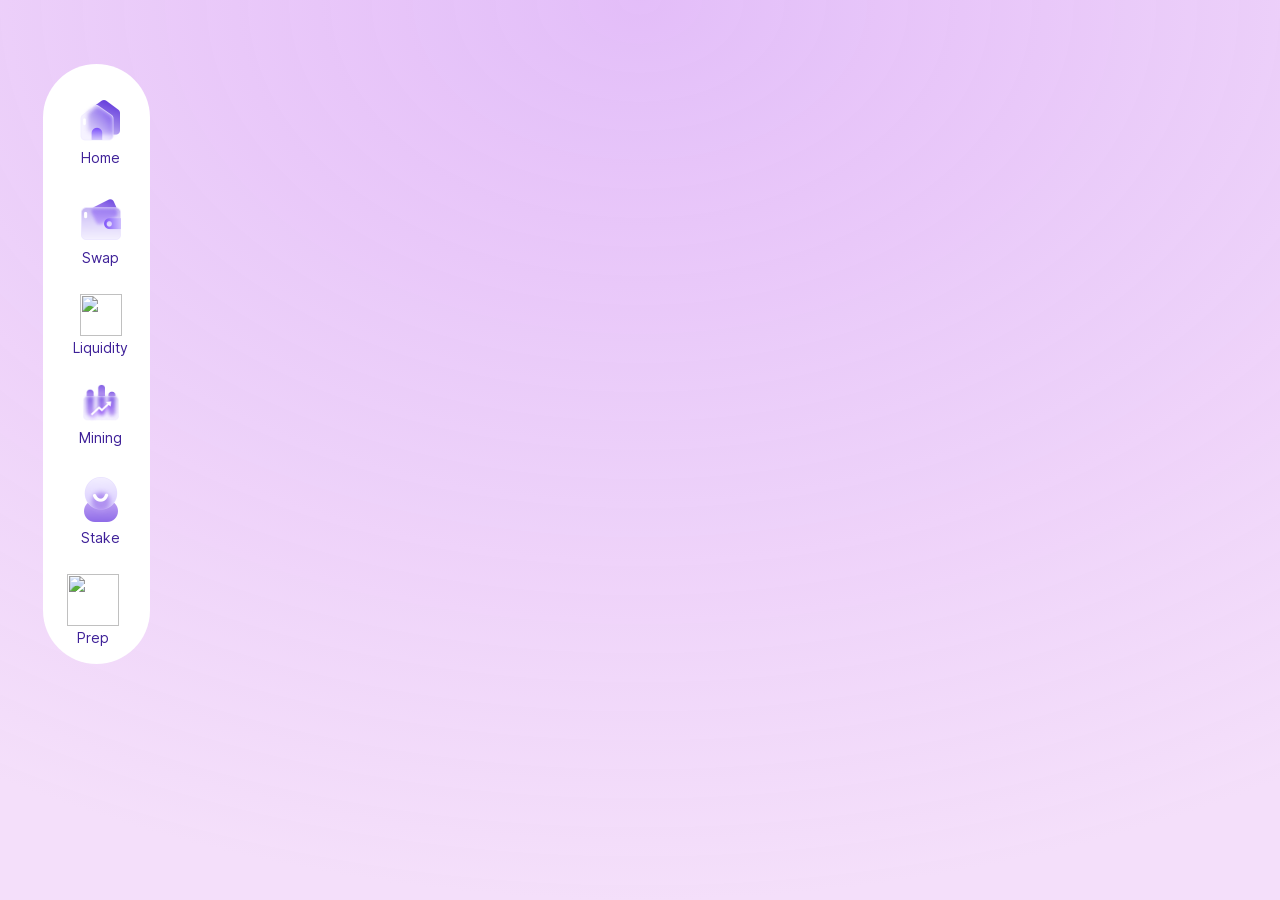
==== commit 7b3869d8: "Update index.html" ====
--- a/index.html
+++ b/index.html
@@ -360,6 +360,12 @@
       >
       <a href="https://bubbleswapstake.netlify.app/">
         <img src="/icons/dao.png" style="width: 52px; height: 52px"; margin-left: -6px;  />Stake</a
+      >
+      
+        <details class="dropdown">
+    <summary role="button">
+       <a href="#">
+        <img src="/icons/prep.png" style="width: 52px; height: 52px"; margin-left: -6px;  />Prep</a
       >
       
         <details class="dropdown">
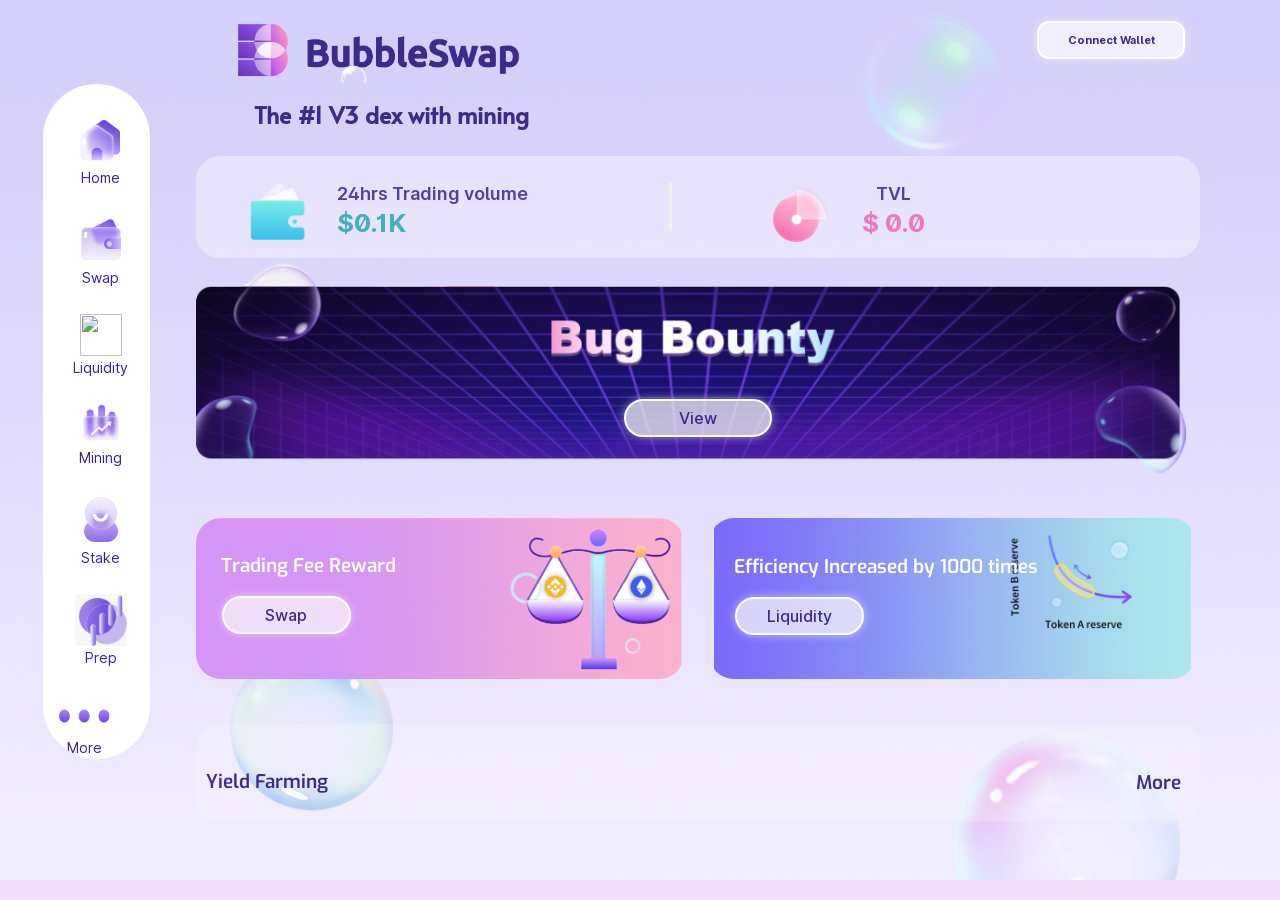
==== commit 19b14c37: "Update index.html" ====
--- a/index.html
+++ b/index.html
@@ -1,8 +1,9 @@
 <!DOCTYPE html>
-<html translate="no">
+<html lang="en">
   <head>
-    <meta charset="utf-8" />
-    <title>BUBBLESWAP</title>
+    <meta charset="UTF-8" />
+    <meta name="viewport" content="width=device-width, initial-scale=1" />
+    <title>BubbleSwap</title>
     <meta
       name="description"
       content="Swap or provide liquidity on the BubbleSwap Protocol"
@@ -32,104 +33,10049 @@
       type="font/woff2"
       crossorigin
     />
+    <meta name="robots" content="max-image-preview:large" />
+
     <style>
-      * {
-        font-family: Inter, sans-serif;
+      img.wp-smiley,
+      img.emoji {
+        display: inline !important;
+        border: none !important;
+        box-shadow: none !important;
+        height: 1em !important;
+        width: 1em !important;
+        margin: 0 0.07em !important;
+        vertical-align: -0.1em !important;
+        background: none !important;
+        padding: 0 !important;
+      }
+    </style>
+
+    <style id="wp-block-library-theme-inline-css">
+      .wp-block-audio figcaption {
+        color: #555;
+        font-size: 13px;
+        text-align: center;
+      }
+      const animateCircle=t=>{const{percentage:e,onScroll:c,speed:o,element:i,size:n,background_clr:a,color:r,stroke_width:h}=t,l=Math.ceil(document.body.scrollHeight-window.innerHeight);let s=i[0];ctx=s.getContext("2d"),s.width=2*n+h,s.height=2*n+h;let d=s.width/2,x=s.height/2,g=0;const m=t=>{(c?(g=Math.floor(t/l*360),Math.floor(t/l*100)):(g+=o)/360*100)<=e?(ctx.clearRect(0,0,s.width,s.height),ctx.beginPath(),ctx.lineWidth=h,ctx.arc(d,x,n,0,2*Math.PI),ctx.strokeStyle=a,ctx.stroke(),ctx.closePath(),ctx.beginPath(),ctx.lineWidth=h,ctx.strokeStyle=r,ctx.arc(d,x,n,0,2*Math.PI/360*g),ctx.stroke(),ctx.closePath(),c||requestAnimationFrame(m)):c||cancelAnimationFrame(m)};c||requestAnimationFrame(m),c&&(m(window.pageYOffset),document.addEventListener("scroll",(()=>{const t=Math.ceil(window.pageYOffset);m(t)})))};
+      .is-dark-theme .wp-block-audio figcaption {
+        color: hsla(0, 0%, 100%, 0.65);
+      }
+      .wp-block-code {
+        border: 1px solid #ccc;
+        border-radius: 4px;
+        font-family: Menlo, Consolas, monaco, monospace;
+        padding: 0.8em 1em;
+      }
+      .wp-block-embed figcaption {
+        color: #555;
+        font-size: 13px;
+        text-align: center;
+      }
+      .is-dark-theme .wp-block-embed figcaption {
+        color: hsla(0, 0%, 100%, 0.65);
+      }
+      .blocks-gallery-caption {
+        color: #555;
+        font-size: 13px;
+        text-align: center;
+      }
+      .is-dark-theme .blocks-gallery-caption {
+        color: hsla(0, 0%, 100%, 0.65);
+      }
+      .wp-block-image figcaption {
+        color: #555;
+        font-size: 13px;
+        text-align: center;
+      }
+      .is-dark-theme .wp-block-image figcaption {
+        color: hsla(0, 0%, 100%, 0.65);
+      }
+      .wp-block-pullquote {
+        border-top: 4px solid;
+        border-bottom: 4px solid;
+        margin-bottom: 1.75em;
+        color: currentColor;
+      }
+      .wp-block-pullquote__citation,
+      .wp-block-pullquote cite,
+      .wp-block-pullquote footer {
+        color: currentColor;
+        text-transform: uppercase;
+        font-size: 0.8125em;
+        font-style: normal;
+      }
+      .wp-block-quote {
+        border-left: 0.25em solid;
+        margin: 0 0 1.75em;
+        padding-left: 1em;
+      }
+      .wp-block-quote cite,
+      .wp-block-quote footer {
+        color: currentColor;
+        font-size: 0.8125em;
+        position: relative;
+        font-style: normal;
+      }
+      .wp-block-quote.has-text-align-right {
+        border-left: none;
+        border-right: 0.25em solid;
+        padding-left: 0;
+        padding-right: 1em;
+      }
+      .wp-block-quote.has-text-align-center {
+        border: none;
+        padding-left: 0;
+      }
+      .wp-block-quote.is-large,
+      .wp-block-quote.is-style-large,
+      .wp-block-quote.is-style-plain {
+        border: none;
+      }
+      .wp-block-search .wp-block-search__label {
+        font-weight: 700;
+      }
+      :where(.wp-block-group.has-background) {
+        padding: 1.25em 2.375em;
+      }
+      .wp-block-separator.has-css-opacity {
+        opacity: 0.4;
+      }
+      .wp-block-separator {
+        border: none;
+        border-bottom: 2px solid;
+        margin-left: auto;
+        margin-right: auto;
+      }
+      .wp-block-separator.has-alpha-channel-opacity {
+        opacity: 1;
+      }
+      .wp-block-separator:not(.is-style-wide):not(.is-style-dots) {
+        width: 100px;
+      }
+      .wp-block-separator.has-background:not(.is-style-dots) {
+        border-bottom: none;
+        height: 1px;
+      }
+      .wp-block-separator.has-background:not(.is-style-wide):not(.is-style-dots) {
+        height: 2px;
+      }
+      .wp-block-table thead {
+        border-bottom: 3px solid;
+      }
+      .wp-block-table tfoot {
+        border-top: 3px solid;
+      }
+      .wp-block-table td,
+      .wp-block-table th {
+        padding: 0.5em;
+        border: 1px solid;
+        word-break: normal;
+      }
+      .wp-block-table figcaption {
+        color: #555;
+        font-size: 13px;
+        text-align: center;
+      }
+      .is-dark-theme .wp-block-table figcaption {
+        color: hsla(0, 0%, 100%, 0.65);
+      }
+      .wp-block-video figcaption {
+        color: #555;
+        font-size: 13px;
+        text-align: center;
+      }
+      .is-dark-theme .wp-block-video figcaption {
+        color: hsla(0, 0%, 100%, 0.65);
+      }
+      .wp-block-template-part.has-background {
+        padding: 1.25em 2.375em;
+        margin-top: 0;
+        margin-bottom: 0;
+      }
+    </style>
+    <style id="global-styles-inline-css">
+      body {
+        --wp--preset--color--black: #000000;
+        --wp--preset--color--cyan-bluish-gray: #abb8c3;
+        --wp--preset--color--white: #ffffff;
+        --wp--preset--color--pale-pink: #f78da7;
+        --wp--preset--color--vivid-red: #cf2e2e;
+        --wp--preset--color--luminous-vivid-orange: #ff6900;
+        --wp--preset--color--luminous-vivid-amber: #fcb900;
+        --wp--preset--color--light-green-cyan: #7bdcb5;
+        --wp--preset--color--vivid-green-cyan: #00d084;
+        --wp--preset--color--pale-cyan-blue: #8ed1fc;
+        --wp--preset--color--vivid-cyan-blue: #0693e3;
+        --wp--preset--color--vivid-purple: #9b51e0;
+        --wp--preset--color--dark-gray: #28303d;
+        --wp--preset--color--gray: #39414d;
+        --wp--preset--color--green: #d1e4dd;
+        --wp--preset--color--blue: #d1dfe4;
+        --wp--preset--color--purple: #d1d1e4;
+        --wp--preset--color--red: #e4d1d1;
+        --wp--preset--color--orange: #e4dad1;
+        --wp--preset--color--yellow: #eeeadd;
+        --wp--preset--gradient--vivid-cyan-blue-to-vivid-purple: linear-gradient(
+          135deg,
+          rgba(6, 147, 227, 1) 0%,
+          rgb(155, 81, 224) 100%
+        );
+        --wp--preset--gradient--light-green-cyan-to-vivid-green-cyan: linear-gradient(
+          135deg,
+          rgb(122, 220, 180) 0%,
+          rgb(0, 208, 130) 100%
+        );
+        --wp--preset--gradient--luminous-vivid-amber-to-luminous-vivid-orange: linear-gradient(
+          135deg,
+          rgba(252, 185, 0, 1) 0%,
+          rgba(255, 105, 0, 1) 100%
+        );
+        --wp--preset--gradient--luminous-vivid-orange-to-vivid-red: linear-gradient(
+          135deg,
+          rgba(255, 105, 0, 1) 0%,
+          rgb(207, 46, 46) 100%
+        );
+        --wp--preset--gradient--very-light-gray-to-cyan-bluish-gray: linear-gradient(
+          135deg,
+          rgb(238, 238, 238) 0%,
+          rgb(169, 184, 195) 100%
+        );
+        --wp--preset--gradient--cool-to-warm-spectrum: linear-gradient(
+          135deg,
+          rgb(74, 234, 220) 0%,
+          rgb(151, 120, 209) 20%,
+          rgb(207, 42, 186) 40%,
+          rgb(238, 44, 130) 60%,
+          rgb(251, 105, 98) 80%,
+          rgb(254, 248, 76) 100%
+        );
+        --wp--preset--gradient--blush-light-purple: linear-gradient(
+          135deg,
+          rgb(255, 206, 236) 0%,
+          rgb(152, 150, 240) 100%
+        );
+        --wp--preset--gradient--blush-bordeaux: linear-gradient(
+          135deg,
+          rgb(254, 205, 165) 0%,
+          rgb(254, 45, 45) 50%,
+          rgb(107, 0, 62) 100%
+        );
+        --wp--preset--gradient--luminous-dusk: linear-gradient(
+          135deg,
+          rgb(255, 203, 112) 0%,
+          rgb(199, 81, 192) 50%,
+          rgb(65, 88, 208) 100%
+        );
+        --wp--preset--gradient--pale-ocean: linear-gradient(
+          135deg,
+          rgb(255, 245, 203) 0%,
+          rgb(182, 227, 212) 50%,
+          rgb(51, 167, 181) 100%
+        );
+        --wp--preset--gradient--electric-grass: linear-gradient(
+          135deg,
+          rgb(202, 248, 128) 0%,
+          rgb(113, 206, 126) 100%
+        );
+        --wp--preset--gradient--midnight: linear-gradient(
+          135deg,
+          rgb(2, 3, 129) 0%,
+          rgb(40, 116, 252) 100%
+        );
+        --wp--preset--gradient--purple-to-yellow: linear-gradient(
+          160deg,
+          #d1d1e4 0%,
+          #eeeadd 100%
+        );
+        --wp--preset--gradient--yellow-to-purple: linear-gradient(
+          160deg,
+          #eeeadd 0%,
+          #d1d1e4 100%
+        );
+        --wp--preset--gradient--green-to-yellow: linear-gradient(
+          160deg,
+          #d1e4dd 0%,
+          #eeeadd 100%
+        );
+        --wp--preset--gradient--yellow-to-green: linear-gradient(
+          160deg,
+          #eeeadd 0%,
+          #d1e4dd 100%
+        );
+        --wp--preset--gradient--red-to-yellow: linear-gradient(
+          160deg,
+          #e4d1d1 0%,
+          #eeeadd 100%
+        );
+        --wp--preset--gradient--yellow-to-red: linear-gradient(
+          160deg,
+          #eeeadd 0%,
+          #e4d1d1 100%
+        );
+        --wp--preset--gradient--purple-to-red: linear-gradient(
+          160deg,
+          #d1d1e4 0%,
+          #e4d1d1 100%
+        );
+        --wp--preset--gradient--red-to-purple: linear-gradient(
+          160deg,
+          #e4d1d1 0%,
+          #d1d1e4 100%
+        );
+        --wp--preset--duotone--dark-grayscale: url("#wp-duotone-dark-grayscale");
+        --wp--preset--duotone--grayscale: url("#wp-duotone-grayscale");
+        --wp--preset--duotone--purple-yellow: url("#wp-duotone-purple-yellow");
+        --wp--preset--duotone--blue-red: url("#wp-duotone-blue-red");
+        --wp--preset--duotone--midnight: url("#wp-duotone-midnight");
+        --wp--preset--duotone--magenta-yellow: url("#wp-duotone-magenta-yellow");
+        --wp--preset--duotone--purple-green: url("#wp-duotone-purple-green");
+        --wp--preset--duotone--blue-orange: url("#wp-duotone-blue-orange");
+        --wp--preset--font-size--small: 18px;
+        --wp--preset--font-size--medium: 20px;
+        --wp--preset--font-size--large: 24px;
+        --wp--preset--font-size--x-large: 42px;
+        --wp--preset--font-size--extra-small: 16px;
+        --wp--preset--font-size--normal: 20px;
+        --wp--preset--font-size--extra-large: 40px;
+        --wp--preset--font-size--huge: 96px;
+        --wp--preset--font-size--gigantic: 144px;
+      }
+      .has-black-color {
+        color: var(--wp--preset--color--black) !important;
+      }
+      .has-cyan-bluish-gray-color {
+        color: var(--wp--preset--color--cyan-bluish-gray) !important;
+      }
+      .has-white-color {
+        color: var(--wp--preset--color--white) !important;
+      }
+      .has-pale-pink-color {
+        color: var(--wp--preset--color--pale-pink) !important;
+      }
+      .has-vivid-red-color {
+        color: var(--wp--preset--color--vivid-red) !important;
+      }
+      .has-luminous-vivid-orange-color {
+        color: var(--wp--preset--color--luminous-vivid-orange) !important;
+      }
+      .has-luminous-vivid-amber-color {
+        color: var(--wp--preset--color--luminous-vivid-amber) !important;
+      }
+      .has-light-green-cyan-color {
+        color: var(--wp--preset--color--light-green-cyan) !important;
+      }
+      .has-vivid-green-cyan-color {
+        color: var(--wp--preset--color--vivid-green-cyan) !important;
+      }
+      .has-pale-cyan-blue-color {
+        color: var(--wp--preset--color--pale-cyan-blue) !important;
+      }
+      .has-vivid-cyan-blue-color {
+        color: var(--wp--preset--color--vivid-cyan-blue) !important;
+      }
+      .has-vivid-purple-color {
+        color: var(--wp--preset--color--vivid-purple) !important;
+      }
+      .has-black-background-color {
+        background-color: var(--wp--preset--color--black) !important;
+      }
+      .has-cyan-bluish-gray-background-color {
+        background-color: var(--wp--preset--color--cyan-bluish-gray) !important;
+      }
+      .has-white-background-color {
+        background-color: var(--wp--preset--color--white) !important;
+      }
+      .has-pale-pink-background-color {
+        background-color: var(--wp--preset--color--pale-pink) !important;
+      }
+      .has-vivid-red-background-color {
+        background-color: var(--wp--preset--color--vivid-red) !important;
+      }
+      .has-luminous-vivid-orange-background-color {
+        background-color: var(
+          --wp--preset--color--luminous-vivid-orange
+        ) !important;
+      }
+      .has-luminous-vivid-amber-background-color {
+        background-color: var(
+          --wp--preset--color--luminous-vivid-amber
+        ) !important;
+      }
+      .has-light-green-cyan-background-color {
+        background-color: var(--wp--preset--color--light-green-cyan) !important;
+      }
+      .has-vivid-green-cyan-background-color {
+        background-color: var(--wp--preset--color--vivid-green-cyan) !important;
+      }
+      .has-pale-cyan-blue-background-color {
+        background-color: var(--wp--preset--color--pale-cyan-blue) !important;
+      }
+      .has-vivid-cyan-blue-background-color {
+        background-color: var(--wp--preset--color--vivid-cyan-blue) !important;
+      }
+      .has-vivid-purple-background-color {
+        background-color: var(--wp--preset--color--vivid-purple) !important;
+      }
+      .has-black-border-color {
+        border-color: var(--wp--preset--color--black) !important;
+      }
+      .has-cyan-bluish-gray-border-color {
+        border-color: var(--wp--preset--color--cyan-bluish-gray) !important;
+      }
+      .has-white-border-color {
+        border-color: var(--wp--preset--color--white) !important;
+      }
+      .has-pale-pink-border-color {
+        border-color: var(--wp--preset--color--pale-pink) !important;
+      }
+      .has-vivid-red-border-color {
+        border-color: var(--wp--preset--color--vivid-red) !important;
+      }
+      .has-luminous-vivid-orange-border-color {
+        border-color: var(
+          --wp--preset--color--luminous-vivid-orange
+        ) !important;
+      }
+      .has-luminous-vivid-amber-border-color {
+        border-color: var(--wp--preset--color--luminous-vivid-amber) !important;
+      }
+      .has-light-green-cyan-border-color {
+        border-color: var(--wp--preset--color--light-green-cyan) !important;
+      }
+      .has-vivid-green-cyan-border-color {
+        border-color: var(--wp--preset--color--vivid-green-cyan) !important;
+      }
+      .has-pale-cyan-blue-border-color {
+        border-color: var(--wp--preset--color--pale-cyan-blue) !important;
+      }
+      .has-vivid-cyan-blue-border-color {
+        border-color: var(--wp--preset--color--vivid-cyan-blue) !important;
+      }
+      .has-vivid-purple-border-color {
+        border-color: var(--wp--preset--color--vivid-purple) !important;
+      }
+      .has-vivid-cyan-blue-to-vivid-purple-gradient-background {
+        background: var(
+          --wp--preset--gradient--vivid-cyan-blue-to-vivid-purple
+        ) !important;
+      }
+      .has-light-green-cyan-to-vivid-green-cyan-gradient-background {
+        background: var(
+          --wp--preset--gradient--light-green-cyan-to-vivid-green-cyan
+        ) !important;
+      }
+      .has-luminous-vivid-amber-to-luminous-vivid-orange-gradient-background {
+        background: var(
+          --wp--preset--gradient--luminous-vivid-amber-to-luminous-vivid-orange
+        ) !important;
+      }
+      .has-luminous-vivid-orange-to-vivid-red-gradient-background {
+        background: var(
+          --wp--preset--gradient--luminous-vivid-orange-to-vivid-red
+        ) !important;
+      }
+      .has-very-light-gray-to-cyan-bluish-gray-gradient-background {
+        background: var(
+          --wp--preset--gradient--very-light-gray-to-cyan-bluish-gray
+        ) !important;
+      }
+      .has-cool-to-warm-spectrum-gradient-background {
+        background: var(
+          --wp--preset--gradient--cool-to-warm-spectrum
+        ) !important;
+      }
+      .has-blush-light-purple-gradient-background {
+        background: var(--wp--preset--gradient--blush-light-purple) !important;
+      }
+      .has-blush-bordeaux-gradient-background {
+        background: var(--wp--preset--gradient--blush-bordeaux) !important;
+      }
+      .has-luminous-dusk-gradient-background {
+        background: var(--wp--preset--gradient--luminous-dusk) !important;
+      }
+      .has-pale-ocean-gradient-background {
+        background: var(--wp--preset--gradient--pale-ocean) !important;
+      }
+      .has-electric-grass-gradient-background {
+        background: var(--wp--preset--gradient--electric-grass) !important;
+      }
+      .has-midnight-gradient-background {
+        background: var(--wp--preset--gradient--midnight) !important;
+      }
+      .has-small-font-size {
+        font-size: var(--wp--preset--font-size--small) !important;
+      }
+      .has-medium-font-size {
+        font-size: var(--wp--preset--font-size--medium) !important;
+      }
+      .has-large-font-size {
+        font-size: var(--wp--preset--font-size--large) !important;
+      }
+      .has-x-large-font-size {
+        font-size: var(--wp--preset--font-size--x-large) !important;
+      }
+      /*! elementor-icons - v5.16.0 - 12-07-2022 */
+      @font-face {
+        font-family: eicons;
+        src: url(../fonts/eicons.eot?5.16.0);
+        src: url(../fonts/eicons.eot?5.16.0#iefix) format("embedded-opentype"),
+          url(../fonts/eicons.woff2?5.16.0) format("woff2"),
+          url(../fonts/eicons.woff?5.16.0) format("woff"),
+          url(../fonts/eicons.ttf?5.16.0) format("truetype"),
+          url(../fonts/eicons.svg?5.16.0#eicon) format("svg");
+        font-weight: 400;
+        font-style: normal;
+      }
+      [class*=" eicon-"],
+      [class^="eicon"] {
+        display: inline-block;
+        font-family: eicons;
+        font-size: inherit;
+        font-weight: 400;
+        font-style: normal;
+        font-variant: normal;
+        line-height: 1;
+        text-rendering: auto;
+        -webkit-font-smoothing: antialiased;
+        -moz-osx-font-smoothing: grayscale;
+      }
+      @keyframes a {
+        0% {
+          transform: rotate(0deg);
+        }
+        to {
+          transform: rotate(359deg);
+        }
+      }
+      .eicon-animation-spin {
+        animation: a 2s infinite linear;
+      }
+      .eicon-editor-link:before {
+        content: "\e800";
+      }
+      .eicon-editor-unlink:before {
+        content: "\e801";
+      }
+      .eicon-editor-external-link:before {
+        content: "\e802";
+      }
+      .eicon-editor-close:before {
+        content: "\e803";
+      }
+      .eicon-editor-list-ol:before {
+        content: "\e804";
+      }
+      .eicon-editor-list-ul:before {
+        content: "\e805";
+      }
+      .eicon-editor-bold:before {
+        content: "\e806";
+      }
+      .eicon-editor-italic:before {
+        content: "\e807";
+      }
+      .eicon-editor-underline:before {
+        content: "\e808";
+      }
+      .eicon-editor-paragraph:before {
+        content: "\e809";
+      }
+      .eicon-editor-h1:before {
+        content: "\e80a";
+      }
+      .eicon-editor-h2:before {
+        content: "\e80b";
+      }
+      .eicon-editor-h3:before {
+        content: "\e80c";
+      }
+      .eicon-editor-h4:before {
+        content: "\e80d";
+      }
+      .eicon-editor-h5:before {
+        content: "\e80e";
+      }
+      .eicon-editor-h6:before {
+        content: "\e80f";
+      }
+      .eicon-editor-quote:before {
+        content: "\e810";
+      }
+      .eicon-editor-code:before {
+        content: "\e811";
+      }
+      .eicon-elementor:before {
+        content: "\e812";
+      }
+      .eicon-elementor-circle:before {
+        content: "\e813";
+      }
+      .eicon-pojome:before {
+        content: "\e814";
+      }
+      .eicon-plus:before {
+        content: "\e815";
+      }
+      .eicon-menu-bar:before {
+        content: "\e816";
+      }
+      .eicon-apps:before {
+        content: "\e817";
+      }
+      .eicon-accordion:before {
+        content: "\e818";
+      }
+      .eicon-alert:before {
+        content: "\e819";
+      }
+      .eicon-animation-text:before {
+        content: "\e81a";
+      }
+      .eicon-animation:before {
+        content: "\e81b";
+      }
+      .eicon-banner:before {
+        content: "\e81c";
+      }
+      .eicon-blockquote:before {
+        content: "\e81d";
+      }
+      .eicon-button:before {
+        content: "\e81e";
+      }
+      .eicon-call-to-action:before {
+        content: "\e81f";
+      }
+      .eicon-captcha:before {
+        content: "\e820";
+      }
+      .eicon-carousel:before {
+        content: "\e821";
+      }
+      .eicon-checkbox:before {
+        content: "\e822";
+      }
+      .eicon-columns:before {
+        content: "\e823";
+      }
+      .eicon-countdown:before {
+        content: "\e824";
+      }
+      .eicon-counter:before {
+        content: "\e825";
+      }
+      .eicon-date:before {
+        content: "\e826";
+      }
+      .eicon-divider-shape:before {
+        content: "\e827";
+      }
+      .eicon-divider:before {
+        content: "\e828";
+      }
+      .eicon-download-button:before {
+        content: "\e829";
+      }
+      .eicon-dual-button:before {
+        content: "\e82a";
+      }
+      .eicon-email-field:before {
+        content: "\e82b";
+      }
+      .eicon-facebook-comments:before {
+        content: "\e82c";
+      }
+      .eicon-facebook-like-box:before {
+        content: "\e82d";
+      }
+      .eicon-form-horizontal:before {
+        content: "\e82e";
+      }
+      .eicon-form-vertical:before {
+        content: "\e82f";
+      }
+      .eicon-gallery-grid:before {
+        content: "\e830";
+      }
+      .eicon-gallery-group:before {
+        content: "\e831";
+      }
+      .eicon-gallery-justified:before {
+        content: "\e832";
+      }
+      .eicon-gallery-masonry:before {
+        content: "\e833";
+      }
+      .eicon-icon-box:before {
+        content: "\e834";
+      }
+      .eicon-image-before-after:before {
+        content: "\e835";
+      }
+      .eicon-image-box:before {
+        content: "\e836";
+      }
+      .eicon-image-hotspot:before {
+        content: "\e837";
+      }
+      .eicon-image-rollover:before {
+        content: "\e838";
+      }
+      .eicon-info-box:before {
+        content: "\e839";
+      }
+      .eicon-inner-section:before {
+        content: "\e83a";
+      }
+      .eicon-mailchimp:before {
+        content: "\e83b";
+      }
+      .eicon-menu-card:before {
+        content: "\e83c";
+      }
+      .eicon-navigation-horizontal:before {
+        content: "\e83d";
+      }
+      .eicon-nav-menu:before {
+        content: "\e83e";
+      }
+      .eicon-navigation-vertical:before {
+        content: "\e83f";
+      }
+      .eicon-number-field:before {
+        content: "\e840";
+      }
+      .eicon-parallax:before {
+        content: "\e841";
+      }
+      .eicon-php7:before {
+        content: "\e842";
+      }
+      .eicon-post-list:before {
+        content: "\e843";
+      }
+      .eicon-post-slider:before {
+        content: "\e844";
+      }
+      .eicon-post:before {
+        content: "\e845";
+      }
+      .eicon-posts-carousel:before {
+        content: "\e846";
+      }
+      .eicon-posts-grid:before {
+        content: "\e847";
+      }
+      .eicon-posts-group:before {
+        content: "\e848";
+      }
+      .eicon-posts-justified:before {
+        content: "\e849";
+      }
+      .eicon-posts-masonry:before {
+        content: "\e84a";
+      }
+      .eicon-posts-ticker:before {
+        content: "\e84b";
+      }
+      .eicon-price-list:before {
+        content: "\e84c";
+      }
+      .eicon-price-table:before {
+        content: "\e84d";
+      }
+      .eicon-radio:before {
+        content: "\e84e";
+      }
+      .eicon-rtl:before {
+        content: "\e84f";
+      }
+      .eicon-scroll:before {
+        content: "\e850";
+      }
+      .eicon-search:before {
+        content: "\e851";
+      }
+      .eicon-select:before {
+        content: "\e852";
+      }
+      .eicon-share:before {
+        content: "\e853";
+      }
+      .eicon-sidebar:before {
+        content: "\e854";
+      }
+      .eicon-skill-bar:before {
+        content: "\e855";
+      }
+      .eicon-slider-3d:before {
+        content: "\e856";
+      }
+      .eicon-slider-album:before {
+        content: "\e857";
+      }
+      .eicon-slider-device:before {
+        content: "\e858";
+      }
+      .eicon-slider-full-screen:before {
+        content: "\e859";
+      }
+      .eicon-slider-push:before {
+        content: "\e85a";
+      }
+      .eicon-slider-vertical:before {
+        content: "\e85b";
+      }
+      .eicon-slider-video:before {
+        content: "\e85c";
+      }
+      .eicon-slides:before {
+        content: "\e85d";
+      }
+      .eicon-social-icons:before {
+        content: "\e85e";
+      }
+      .eicon-spacer:before {
+        content: "\e85f";
+      }
+      .eicon-table:before {
+        content: "\e860";
+      }
+      .eicon-tabs:before {
+        content: "\e861";
+      }
+      .eicon-tel-field:before {
+        content: "\e862";
+      }
+      .eicon-text-area:before {
+        content: "\e863";
+      }
+      .eicon-text-field:before {
+        content: "\e864";
+      }
+      .eicon-thumbnails-down:before {
+        content: "\e865";
+      }
+      .eicon-thumbnails-half:before {
+        content: "\e866";
+      }
+      .eicon-thumbnails-right:before {
+        content: "\e867";
+      }
+      .eicon-time-line:before {
+        content: "\e868";
+      }
+      .eicon-toggle:before {
+        content: "\e869";
+      }
+      .eicon-url:before {
+        content: "\e86a";
+      }
+      .eicon-t-letter:before {
+        content: "\e86b";
+      }
+      .eicon-wordpress:before {
+        content: "\e86c";
+      }
+      .eicon-text:before {
+        content: "\e86d";
+      }
+      .eicon-anchor:before {
+        content: "\e86e";
+      }
+      .eicon-bullet-list:before {
+        content: "\e86f";
+      }
+      .eicon-code:before {
+        content: "\e870";
+      }
+      .eicon-favorite:before {
+        content: "\e871";
+      }
+      .eicon-google-maps:before {
+        content: "\e872";
+      }
+      .eicon-image:before {
+        content: "\e873";
+      }
+      .eicon-photo-library:before {
+        content: "\e874";
+      }
+      .eicon-woocommerce:before {
+        content: "\e875";
+      }
+      .eicon-youtube:before {
+        content: "\e876";
+      }
+      .eicon-flip-box:before {
+        content: "\e877";
+      }
+      .eicon-settings:before {
+        content: "\e878";
+      }
+      .eicon-headphones:before {
+        content: "\e879";
+      }
+      .eicon-testimonial:before {
+        content: "\e87a";
+      }
+      .eicon-counter-circle:before {
+        content: "\e87b";
+      }
+      .eicon-person:before {
+        content: "\e87c";
+      }
+      .eicon-chevron-right:before {
+        content: "\e87d";
+      }
+      .eicon-chevron-left:before {
+        content: "\e87e";
+      }
+      .eicon-close:before {
+        content: "\e87f";
+      }
+      .eicon-file-download:before {
+        content: "\e880";
+      }
+      .eicon-save:before {
+        content: "\e881";
+      }
+      .eicon-zoom-in:before {
+        content: "\e882";
+      }
+      .eicon-shortcode:before {
+        content: "\e883";
+      }
+      .eicon-nerd:before {
+        content: "\e884";
+      }
+      .eicon-device-desktop:before {
+        content: "\e885";
+      }
+      .eicon-device-tablet:before {
+        content: "\e886";
+      }
+      .eicon-device-mobile:before {
+        content: "\e887";
+      }
+      .eicon-document-file:before {
+        content: "\e888";
+      }
+      .eicon-folder-o:before {
+        content: "\e889";
+      }
+      .eicon-hypster:before {
+        content: "\e88a";
+      }
+      .eicon-h-align-left:before {
+        content: "\e88b";
+      }
+      .eicon-h-align-right:before {
+        content: "\e88c";
+      }
+      .eicon-h-align-center:before {
+        content: "\e88d";
+      }
+      .eicon-h-align-stretch:before {
+        content: "\e88e";
+      }
+      .eicon-v-align-top:before {
+        content: "\e88f";
+      }
+      .eicon-v-align-bottom:before {
+        content: "\e890";
+      }
+      .eicon-v-align-middle:before {
+        content: "\e891";
+      }
+      .eicon-v-align-stretch:before {
+        content: "\e892";
+      }
+      .eicon-pro-icon:before {
+        content: "\e893";
+      }
+      .eicon-mail:before {
+        content: "\e894";
+      }
+      .eicon-lock-user:before {
+        content: "\e895";
+      }
+      .eicon-testimonial-carousel:before {
+        content: "\e896";
+      }
+      .eicon-media-carousel:before {
+        content: "\e897";
+      }
+      .eicon-section:before {
+        content: "\e898";
+      }
+      .eicon-column:before {
+        content: "\e899";
+      }
+      .eicon-edit:before {
+        content: "\e89a";
+      }
+      .eicon-clone:before {
+        content: "\e89b";
+      }
+      .eicon-trash:before {
+        content: "\e89c";
+      }
+      .eicon-play:before {
+        content: "\e89d";
+      }
+      .eicon-angle-right:before {
+        content: "\e89e";
+      }
+      .eicon-angle-left:before {
+        content: "\e89f";
+      }
+      .eicon-animated-headline:before {
+        content: "\e8a0";
+      }
+      .eicon-menu-toggle:before {
+        content: "\e8a1";
+      }
+      .eicon-fb-embed:before {
+        content: "\e8a2";
+      }
+      .eicon-fb-feed:before {
+        content: "\e8a3";
+      }
+      .eicon-twitter-embed:before {
+        content: "\e8a4";
+      }
+      .eicon-twitter-feed:before {
+        content: "\e8a5";
+      }
+      .eicon-sync:before {
+        content: "\e8a6";
+      }
+      .eicon-import-export:before {
+        content: "\e8a7";
+      }
+      .eicon-check-circle:before {
+        content: "\e8a8";
+      }
+      .eicon-library-save:before {
+        content: "\e8a9";
+      }
+      .eicon-library-download:before {
+        content: "\e8aa";
+      }
+      .eicon-insert:before {
+        content: "\e8ab";
+      }
+      .eicon-preview-medium:before {
+        content: "\e8ac";
+      }
+      .eicon-sort-down:before {
+        content: "\e8ad";
+      }
+      .eicon-sort-up:before {
+        content: "\e8ae";
+      }
+      .eicon-heading:before {
+        content: "\e8af";
+      }
+      .eicon-logo:before {
+        content: "\e8b0";
+      }
+      .eicon-meta-data:before {
+        content: "\e8b1";
+      }
+      .eicon-post-content:before {
+        content: "\e8b2";
+      }
+      .eicon-post-excerpt:before {
+        content: "\e8b3";
+      }
+      .eicon-post-navigation:before {
+        content: "\e8b4";
+      }
+      .eicon-yoast:before {
+        content: "\e8b5";
+      }
+      .eicon-nerd-chuckle:before {
+        content: "\e8b6";
+      }
+      .eicon-nerd-wink:before {
+        content: "\e8b7";
+      }
+      .eicon-comments:before {
+        content: "\e8b8";
+      }
+      .eicon-download-circle-o:before {
+        content: "\e8b9";
+      }
+      .eicon-library-upload:before {
+        content: "\e8ba";
+      }
+      .eicon-save-o:before {
+        content: "\e8bb";
+      }
+      .eicon-upload-circle-o:before {
+        content: "\e8bc";
+      }
+      .eicon-ellipsis-h:before {
+        content: "\e8bd";
+      }
+      .eicon-ellipsis-v:before {
+        content: "\e8be";
+      }
+      .eicon-arrow-left:before {
+        content: "\e8bf";
+      }
+      .eicon-arrow-right:before {
+        content: "\e8c0";
+      }
+      .eicon-arrow-up:before {
+        content: "\e8c1";
+      }
+      .eicon-arrow-down:before {
+        content: "\e8c2";
+      }
+      .eicon-play-o:before {
+        content: "\e8c3";
+      }
+      .eicon-archive-posts:before {
+        content: "\e8c4";
+      }
+      .eicon-archive-title:before {
+        content: "\e8c5";
+      }
+      .eicon-featured-image:before {
+        content: "\e8c6";
+      }
+      .eicon-post-info:before {
+        content: "\e8c7";
+      }
+      .eicon-post-title:before {
+        content: "\e8c8";
+      }
+      .eicon-site-logo:before {
+        content: "\e8c9";
+      }
+      .eicon-site-search:before {
+        content: "\e8ca";
+      }
+      .eicon-site-title:before {
+        content: "\e8cb";
+      }
+      .eicon-plus-square:before {
+        content: "\e8cc";
+      }
+      .eicon-minus-square:before {
+        content: "\e8cd";
+      }
+      .eicon-cloud-check:before {
+        content: "\e8ce";
+      }
+      .eicon-drag-n-drop:before {
+        content: "\e8cf";
+      }
+      .eicon-welcome:before {
+        content: "\e8d0";
+      }
+      .eicon-handle:before {
+        content: "\e8d1";
+      }
+      .eicon-cart:before {
+        content: "\e8d2";
+      }
+      .eicon-product-add-to-cart:before {
+        content: "\e8d3";
+      }
+      .eicon-product-breadcrumbs:before {
+        content: "\e8d4";
+      }
+      .eicon-product-categories:before {
+        content: "\e8d5";
+      }
+      .eicon-product-description:before {
+        content: "\e8d6";
+      }
+      .eicon-product-images:before {
+        content: "\e8d7";
+      }
+      .eicon-product-info:before {
+        content: "\e8d8";
+      }
+      .eicon-product-meta:before {
+        content: "\e8d9";
+      }
+      .eicon-product-pages:before {
+        content: "\e8da";
+      }
+      .eicon-product-price:before {
+        content: "\e8db";
+      }
+      .eicon-product-rating:before {
+        content: "\e8dc";
+      }
+      .eicon-product-related:before {
+        content: "\e8dd";
+      }
+      .eicon-product-stock:before {
+        content: "\e8de";
+      }
+      .eicon-product-tabs:before {
+        content: "\e8df";
+      }
+      .eicon-product-title:before {
+        content: "\e8e0";
+      }
+      .eicon-product-upsell:before {
+        content: "\e8e1";
+      }
+      .eicon-products:before {
+        content: "\e8e2";
+      }
+      .eicon-bag-light:before {
+        content: "\e8e3";
+      }
+      .eicon-bag-medium:before {
+        content: "\e8e4";
+      }
+      .eicon-bag-solid:before {
+        content: "\e8e5";
+      }
+      .eicon-basket-light:before {
+        content: "\e8e6";
+      }
+      .eicon-basket-medium:before {
+        content: "\e8e7";
+      }
+      .eicon-basket-solid:before {
+        content: "\e8e8";
+      }
+      .eicon-cart-light:before {
+        content: "\e8e9";
+      }
+      .eicon-cart-medium:before {
+        content: "\e8ea";
+      }
+      .eicon-cart-solid:before {
+        content: "\e8eb";
+      }
+      .eicon-exchange:before {
+        content: "\e8ec";
+      }
+      .eicon-preview-thin:before {
+        content: "\e8ed";
+      }
+      .eicon-device-laptop:before {
+        content: "\e8ee";
+      }
+      .eicon-collapse:before {
+        content: "\e8ef";
+      }
+      .eicon-expand:before {
+        content: "\e8f0";
+      }
+      .eicon-navigator:before {
+        content: "\e8f1";
+      }
+      .eicon-plug:before {
+        content: "\e8f2";
+      }
+      .eicon-dashboard:before {
+        content: "\e8f3";
+      }
+      .eicon-typography:before {
+        content: "\e8f4";
+      }
+      .eicon-info-circle-o:before {
+        content: "\e8f5";
+      }
+      .eicon-integration:before {
+        content: "\e8f6";
+      }
+      .eicon-plus-circle-o:before {
+        content: "\e8f7";
+      }
+      .eicon-rating:before {
+        content: "\e8f8";
+      }
+      .eicon-review:before {
+        content: "\e8f9";
+      }
+      .eicon-tools:before {
+        content: "\e8fa";
+      }
+      .eicon-loading:before {
+        content: "\e8fb";
+      }
+      .eicon-sitemap:before {
+        content: "\e8fc";
+      }
+      .eicon-click:before {
+        content: "\e8fd";
+      }
+      .eicon-clock:before {
+        content: "\e8fe";
+      }
+      .eicon-library-open:before {
+        content: "\e8ff";
+      }
+      .eicon-warning:before {
+        content: "\e900";
+      }
+      .eicon-flow:before {
+        content: "\e901";
+      }
+      .eicon-cursor-move:before {
+        content: "\e902";
+      }
+      .eicon-arrow-circle-left:before {
+        content: "\e903";
+      }
+      .eicon-flash:before {
+        content: "\e904";
+      }
+      .eicon-redo:before {
+        content: "\e905";
+      }
+      .eicon-ban:before {
+        content: "\e906";
+      }
+      .eicon-barcode:before {
+        content: "\e907";
+      }
+      .eicon-calendar:before {
+        content: "\e908";
+      }
+      .eicon-caret-left:before {
+        content: "\e909";
+      }
+      .eicon-caret-right:before {
+        content: "\e90a";
+      }
+      .eicon-caret-up:before {
+        content: "\e90b";
+      }
+      .eicon-chain-broken:before {
+        content: "\e90c";
+      }
+      .eicon-check-circle-o:before {
+        content: "\e90d";
+      }
+      .eicon-check:before {
+        content: "\e90e";
+      }
+      .eicon-chevron-double-left:before {
+        content: "\e90f";
+      }
+      .eicon-chevron-double-right:before {
+        content: "\e910";
+      }
+      .eicon-undo:before {
+        content: "\e911";
+      }
+      .eicon-filter:before {
+        content: "\e912";
+      }
+      .eicon-circle-o:before {
+        content: "\e913";
+      }
+      .eicon-circle:before {
+        content: "\e914";
+      }
+      .eicon-clock-o:before {
+        content: "\e915";
+      }
+      .eicon-cog:before {
+        content: "\e916";
+      }
+      .eicon-cogs:before {
+        content: "\e917";
+      }
+      .eicon-commenting-o:before {
+        content: "\e918";
+      }
+      .eicon-copy:before {
+        content: "\e919";
+      }
+      .eicon-database:before {
+        content: "\e91a";
+      }
+      .eicon-dot-circle-o:before {
+        content: "\e91b";
+      }
+      .eicon-envelope:before {
+        content: "\e91c";
+      }
+      .eicon-external-link-square:before {
+        content: "\e91d";
+      }
+      .eicon-eyedropper:before {
+        content: "\e91e";
+      }
+      .eicon-folder:before {
+        content: "\e91f";
+      }
+      .eicon-font:before {
+        content: "\e920";
+      }
+      .eicon-adjust:before {
+        content: "\e921";
+      }
+      .eicon-lightbox:before {
+        content: "\e922";
+      }
+      .eicon-heart-o:before {
+        content: "\e923";
+      }
+      .eicon-history:before {
+        content: "\e924";
+      }
+      .eicon-image-bold:before {
+        content: "\e925";
+      }
+      .eicon-info-circle:before {
+        content: "\e926";
+      }
+      .eicon-link:before {
+        content: "\e927";
+      }
+      .eicon-long-arrow-left:before {
+        content: "\e928";
+      }
+      .eicon-long-arrow-right:before {
+        content: "\e929";
+      }
+      .eicon-caret-down:before {
+        content: "\e92a";
+      }
+      .eicon-paint-brush:before {
+        content: "\e92b";
+      }
+      .eicon-pencil:before {
+        content: "\e92c";
+      }
+      .eicon-plus-circle:before {
+        content: "\e92d";
+      }
+      .eicon-zoom-in-bold:before {
+        content: "\e92e";
+      }
+      .eicon-sort-amount-desc:before {
+        content: "\e92f";
+      }
+      .eicon-sign-out:before {
+        content: "\e930";
+      }
+      .eicon-spinner:before {
+        content: "\e931";
+      }
+      .eicon-square:before {
+        content: "\e932";
+      }
+      .eicon-star-o:before {
+        content: "\e933";
+      }
+      .eicon-star:before {
+        content: "\e934";
+      }
+      .eicon-text-align-justify:before {
+        content: "\e935";
+      }
+      .eicon-text-align-center:before {
+        content: "\e936";
+      }
+      .eicon-tags:before {
+        content: "\e937";
+      }
+      .eicon-text-align-left:before {
+        content: "\e938";
+      }
+      .eicon-text-align-right:before {
+        content: "\e939";
+      }
+      .eicon-close-circle:before {
+        content: "\e93a";
+      }
+      .eicon-trash-o:before {
+        content: "\e93b";
+      }
+      .eicon-font-awesome:before {
+        content: "\e93c";
+      }
+      .eicon-user-circle-o:before {
+        content: "\e93d";
+      }
+      .eicon-video-camera:before {
+        content: "\e93e";
+      }
+      .eicon-heart:before {
+        content: "\e93f";
+      }
+      .eicon-wrench:before {
+        content: "\e940";
+      }
+      .eicon-help:before {
+        content: "\e941";
+      }
+      .eicon-help-o:before {
+        content: "\e942";
+      }
+      .eicon-zoom-out-bold:before {
+        content: "\e943";
+      }
+      .eicon-plus-square-o:before {
+        content: "\e944";
+      }
+      .eicon-minus-square-o:before {
+        content: "\e945";
+      }
+      .eicon-minus-circle:before {
+        content: "\e946";
+      }
+      .eicon-minus-circle-o:before {
+        content: "\e947";
+      }
+      .eicon-code-bold:before {
+        content: "\e948";
+      }
+      .eicon-cloud-upload:before {
+        content: "\e949";
+      }
+      .eicon-search-bold:before {
+        content: "\e94a";
+      }
+      .eicon-map-pin:before {
+        content: "\e94b";
+      }
+      .eicon-meetup:before {
+        content: "\e94c";
+      }
+      .eicon-slideshow:before {
+        content: "\e94d";
+      }
+      .eicon-t-letter-bold:before {
+        content: "\e94e";
+      }
+      .eicon-preferences:before {
+        content: "\e94f";
+      }
+      .eicon-table-of-contents:before {
+        content: "\e950";
+      }
+      .eicon-tv:before {
+        content: "\e951";
+      }
+      .eicon-upload:before {
+        content: "\e952";
+      }
+      .eicon-instagram-comments:before {
+        content: "\e953";
+      }
+      .eicon-instagram-nested-gallery:before {
+        content: "\e954";
+      }
+      .eicon-instagram-post:before {
+        content: "\e955";
+      }
+      .eicon-instagram-video:before {
+        content: "\e956";
+      }
+      .eicon-instagram-gallery:before {
+        content: "\e957";
+      }
+      .eicon-instagram-likes:before {
+        content: "\e958";
+      }
+      .eicon-facebook:before {
+        content: "\e959";
+      }
+      .eicon-twitter:before {
+        content: "\e95a";
+      }
+      .eicon-pinterest:before {
+        content: "\e95b";
+      }
+      .eicon-frame-expand:before {
+        content: "\e95c";
+      }
+      .eicon-frame-minimize:before {
+        content: "\e95d";
+      }
+      .eicon-archive:before {
+        content: "\e95e";
+      }
+      .eicon-colors-typography:before {
+        content: "\e95f";
+      }
+      .eicon-custom:before {
+        content: "\e960";
+      }
+      .eicon-footer:before {
+        content: "\e961";
+      }
+      .eicon-header:before {
+        content: "\e962";
+      }
+      .eicon-layout-settings:before {
+        content: "\e963";
+      }
+      .eicon-lightbox-expand:before {
+        content: "\e964";
+      }
+      .eicon-error-404:before {
+        content: "\e965";
+      }
+      .eicon-theme-style:before {
+        content: "\e966";
+      }
+      .eicon-search-results:before {
+        content: "\e967";
+      }
+      .eicon-single-post:before {
+        content: "\e968";
+      }
+      .eicon-site-identity:before {
+        content: "\e969";
+      }
+      .eicon-theme-builder:before {
+        content: "\e96a";
+      }
+      .eicon-download-bold:before {
+        content: "\e96b";
+      }
+      .eicon-share-arrow:before {
+        content: "\e96c";
+      }
+      .eicon-global-settings:before {
+        content: "\e96d";
+      }
+      .eicon-user-preferences:before {
+        content: "\e96e";
+      }
+      .eicon-lock:before {
+        content: "\e96f";
+      }
+      .eicon-export-kit:before {
+        content: "\e970";
+      }
+      .eicon-import-kit:before {
+        content: "\e971";
+      }
+      .eicon-lottie:before {
+        content: "\e972";
+      }
+      .eicon-products-archive:before {
+        content: "\e973";
+      }
+      .eicon-single-product:before {
+        content: "\e974";
+      }
+      .eicon-disable-trash-o:before {
+        content: "\e975";
+      }
+      .eicon-single-page:before {
+        content: "\e976";
+      }
+      .eicon-wordpress-light:before {
+        content: "\e977";
+      }
+      .eicon-cogs-check:before {
+        content: "\e978";
+      }
+      .eicon-custom-css:before {
+        content: "\e979";
+      }
+      .eicon-global-colors:before {
+        content: "\e97a";
+      }
+      .eicon-globe:before {
+        content: "\e97b";
+      }
+      .eicon-typography-1:before {
+        content: "\e97c";
+      }
+      .eicon-background:before {
+        content: "\e97d";
+      }
+      .eicon-device-responsive:before {
+        content: "\e97e";
+      }
+      .eicon-device-wide:before {
+        content: "\e97f";
+      }
+      .eicon-code-highlight:before {
+        content: "\e980";
+      }
+      .eicon-video-playlist:before {
+        content: "\e981";
+      }
+      .eicon-download-kit:before {
+        content: "\e982";
+      }
+      .eicon-kit-details:before {
+        content: "\e983";
+      }
+      .eicon-kit-parts:before {
+        content: "\e984";
+      }
+      .eicon-kit-upload:before {
+        content: "\e985";
+      }
+      .eicon-kit-plugins:before {
+        content: "\e986";
+      }
+      .eicon-kit-upload-alt:before {
+        content: "\e987";
+      }
+      .eicon-hotspot:before {
+        content: "\e988";
+      }
+      .eicon-paypal-button:before {
+        content: "\e989";
+      }
+      .eicon-shape:before {
+        content: "\e98a";
+      }
+      .eicon-wordart:before {
+        content: "\e98b";
+      }
+      .eicon-checkout:before {
+        content: "\e98c";
+      }
+      .eicon-container:before {
+        content: "\e98d";
+      }
+      .eicon-flip:before {
+        content: "\e98e";
+      }
+      .eicon-info:before {
+        content: "\e98f";
+      }
+      .eicon-my-account:before {
+        content: "\e990";
+      }
+      .eicon-purchase-summary:before {
+        content: "\e991";
+      }
+      .eicon-page-transition:before {
+        content: "\e992";
+      }
+      .eicon-spotify:before {
+        content: "\e993";
+      }
+      .eicon-stripe-button:before {
+        content: "\e994";
+      }
+      .eicon-woo-settings:before {
+        content: "\e995";
+      }
+      .eicon-woo-cart:before {
+        content: "\e996";
+      }
+      .eicon-grow:before {
+        content: "\e997";
+      }
+      .eicon-order-end:before {
+        content: "\e998";
+      }
+      .eicon-nowrap:before {
+        content: "\e999";
+      }
+      .eicon-order-start:before {
+        content: "\e99a";
+      }
+      .eicon-progress-tracker:before {
+        content: "\e99b";
+      }
+      .eicon-shrink:before {
+        content: "\e99c";
+      }
+      .eicon-wrap:before {
+        content: "\e99d";
+      }
+      .eicon-align-center-h:before {
+        content: "\e99e";
+      }
+      .eicon-align-center-v:before {
+        content: "\e99f";
+      }
+      .eicon-align-end-h:before {
+        content: "\e9a0";
+      }
+      .eicon-align-end-v:before {
+        content: "\e9a1";
+      }
+      .eicon-align-start-h:before {
+        content: "\e9a2";
+      }
+      .eicon-align-start-v:before {
+        content: "\e9a3";
+      }
+      .eicon-align-stretch-h:before {
+        content: "\e9a4";
+      }
+      .eicon-align-stretch-v:before {
+        content: "\e9a5";
+      }
+      .eicon-justify-center-h:before {
+        content: "\e9a6";
+      }
+      .eicon-justify-center-v:before {
+        content: "\e9a7";
+      }
+      .eicon-justify-end-h:before {
+        content: "\e9a8";
+      }
+      .eicon-justify-end-v:before {
+        content: "\e9a9";
+      }
+      .eicon-justify-space-around-h:before {
+        content: "\e9aa";
+      }
+      .eicon-justify-space-around-v:before {
+        content: "\e9ab";
+      }
+      .eicon-justify-space-between-h:before {
+        content: "\e9ac";
+      }
+      .eicon-justify-space-between-v:before {
+        content: "\e9ad";
+      }
+      .eicon-justify-space-evenly-h:before {
+        content: "\e9ae";
+      }
+      .eicon-justify-space-evenly-v:before {
+        content: "\e9af";
+      }
+      .eicon-justify-start-h:before {
+        content: "\e9b0";
+      }
+      .eicon-justify-start-v:before {
+        content: "\e9b1";
+      }
+      .eicon-woocommerce-cross-sells:before {
+        content: "\e9b2";
+      }
+      .eicon-woocommerce-notices:before {
+        content: "\e9b3";
+      }
+      .eicon-inner-container:before {
+        content: "\e9b4";
+      }
+      .eicon-warning-full:before {
+        content: "\e9b5";
+      }
+      .eicon-exit:before {
+        content: "\e9b6";
+      }
+      .eicon-loop-builder:before {
+        content: "\e9b7";
+      }
+      .eicon-notes:before {
+        content: "\e9b8";
+      }
+      .eicon-read:before {
+        content: "\e9b9";
+      }
+      .eicon-unread:before {
+        content: "\e9ba";
+      }
+      .eicon-eye:before {
+        content: "\e8ac";
+      }
+      .eicon-elementor-square:before {
+        content: "\e813";
+      }
+      /*! elementor - v3.7.8 - 02-10-2022 */
+      .dialog-widget-content {
+        background-color: #fff;
+        position: absolute;
+        border-radius: 3px;
+        -webkit-box-shadow: 2px 8px 23px 3px rgba(0, 0, 0, 0.2);
+        box-shadow: 2px 8px 23px 3px rgba(0, 0, 0, 0.2);
+        overflow: hidden;
+      }
+      .dialog-message {
+        font-size: 12px;
+        line-height: 1.5;
+        -webkit-box-sizing: border-box;
         box-sizing: border-box;
       }
-      @font-face {
-        font-family: "Inter custom";
-        font-weight: 100 900;
+      .dialog-type-lightbox {
+        position: fixed;
+        height: 100%;
+        width: 100%;
+        bottom: 0;
+        left: 0;
+        background-color: rgba(0, 0, 0, 0.8);
+        z-index: 9999;
+        -webkit-user-select: none;
+        -moz-user-select: none;
+        -ms-user-select: none;
+        user-select: none;
+      }
+      .dialog-type-lightbox .dialog-widget-content {
+        margin: auto;
+        width: 375px;
+      }
+      .dialog-type-lightbox .dialog-header {
+        font-size: 15px;
+        color: #495157;
+        padding: 30px 0 10px;
+        font-weight: 500;
+      }
+      .dialog-type-lightbox .dialog-message {
+        padding: 0 30px 30px;
+        min-height: 50px;
+      }
+      .dialog-type-lightbox:not(.elementor-popup-modal) .dialog-header,
+      .dialog-type-lightbox:not(.elementor-popup-modal) .dialog-message {
+        text-align: center;
+      }
+      .dialog-type-lightbox .dialog-buttons-wrapper {
+        border-top: 1px solid #e6e9ec;
+        text-align: center;
+      }
+      .dialog-type-lightbox .dialog-buttons-wrapper > .dialog-button {
+        font-family: Roboto, Arial, Helvetica, Verdana, sans-serif;
+        width: 50%;
+        border: none;
+        background: none;
+        color: #6d7882;
+        font-size: 15px;
+        cursor: pointer;
+        padding: 13px 0;
+        outline: 0;
+      }
+      .dialog-type-lightbox .dialog-buttons-wrapper > .dialog-button:hover {
+        background-color: #f4f6f7;
+      }
+      .dialog-type-lightbox .dialog-buttons-wrapper > .dialog-button.dialog-ok {
+        color: #b01b1b;
+      }
+      .dialog-type-lightbox
+        .dialog-buttons-wrapper
+        > .dialog-button.dialog-take_over {
+        color: #39b54a;
+      }
+      .dialog-type-lightbox .dialog-buttons-wrapper > .dialog-button:active {
+        background-color: rgba(230, 233, 236, 0.5);
+      }
+      .dialog-type-lightbox
+        .dialog-buttons-wrapper
+        > .dialog-button::-moz-focus-inner {
+        border: 0;
+      }
+      .dialog-close-button {
+        cursor: pointer;
+        position: absolute;
+        margin-top: 15px;
+        right: 15px;
+        font-size: 15px;
+        line-height: 1;
+      }
+      .dialog-close-button:not(:hover) {
+        opacity: 0.4;
+      }
+      .dialog-alert-widget .dialog-buttons-wrapper > button {
+        width: 100%;
+      }
+      .dialog-confirm-widget .dialog-button:first-child {
+        border-right: 1px solid #e6e9ec;
+      }
+      #elementor-change-exit-preference-dialog .dialog-message a {
+        cursor: pointer;
+      }
+      #elementor-change-exit-preference-dialog .dialog-message > div {
+        margin-bottom: 10px;
+      }
+      #elementor-change-exit-preference-dialog .dialog-ok {
+        color: #39b54a;
+      }
+      .dialog-prevent-scroll {
+        overflow: hidden;
+        max-height: 100vh;
+      }
+      @media (min-width: 1024px) {
+        body.admin-bar .dialog-lightbox-widget {
+          height: calc(100vh - 32px);
+        }
+      }
+      @media (max-width: 1024px) {
+        body.admin-bar .dialog-type-lightbox {
+          position: sticky;
+          height: 100vh;
+        }
+      }
+      .elementor-aspect-ratio-219 .elementor-fit-aspect-ratio {
+        padding-bottom: 42.8571%;
+      }
+      .elementor-aspect-ratio-169 .elementor-fit-aspect-ratio {
+        padding-bottom: 56.25%;
+      }
+      .elementor-aspect-ratio-43 .elementor-fit-aspect-ratio {
+        padding-bottom: 75%;
+      }
+      .elementor-aspect-ratio-32 .elementor-fit-aspect-ratio {
+        padding-bottom: 66.6666%;
+      }
+      .elementor-aspect-ratio-11 .elementor-fit-aspect-ratio {
+        padding-bottom: 100%;
+      }
+      .elementor-aspect-ratio-916 .elementor-fit-aspect-ratio {
+        padding-bottom: 177.8%;
+      }
+      .elementor-fit-aspect-ratio {
+        position: relative;
+        height: 0;
+      }
+      .elementor-fit-aspect-ratio iframe {
+        position: absolute;
+        top: 0;
+        left: 0;
+        height: 100%;
+        width: 100%;
+        border: 0;
+        background-color: #000;
+      }
+      .elementor-fit-aspect-ratio video {
+        width: 100%;
+      }
+      .flatpickr-calendar {
+        width: 280px;
+      }
+      .flatpickr-calendar .flatpickr-current-month span.cur-month {
+        font-weight: 300;
+      }
+      .flatpickr-calendar .dayContainer {
+        width: 280px;
+        min-width: 280px;
+        max-width: 280px;
+      }
+      .flatpickr-calendar .flatpickr-days {
+        width: 280px;
+      }
+      .flatpickr-calendar .flatpickr-day {
+        max-width: 37px;
+        height: 37px;
+        line-height: 37px;
+      }
+      .elementor-templates-modal .dialog-widget-content {
+        font-family: Roboto, Arial, Helvetica, Verdana, sans-serif;
+        background-color: #f1f3f5;
+        width: 100%;
+      }
+      @media (max-width: 1439px) {
+        .elementor-templates-modal .dialog-widget-content {
+          max-width: 990px;
+        }
+      }
+      @media (min-width: 1440px) {
+        .elementor-templates-modal .dialog-widget-content {
+          max-width: 1200px;
+        }
+      }
+      .elementor-templates-modal .dialog-header {
+        padding: 0;
+        z-index: 1;
+      }
+      .elementor-templates-modal .dialog-buttons-wrapper,
+      .elementor-templates-modal .dialog-header {
+        background-color: #fff;
+        -webkit-box-shadow: 0 0 8px rgba(0, 0, 0, 0.1);
+        box-shadow: 0 0 8px rgba(0, 0, 0, 0.1);
+        position: relative;
+      }
+      .elementor-templates-modal .dialog-buttons-wrapper {
+        border: none;
+        display: none;
+        -webkit-box-pack: end;
+        -ms-flex-pack: end;
+        justify-content: flex-end;
+        padding: 5px;
+      }
+      .elementor-templates-modal .dialog-buttons-wrapper .elementor-button {
+        height: 40px;
+        margin-left: 5px;
+      }
+      .elementor-templates-modal
+        .dialog-buttons-wrapper
+        .elementor-button-success {
+        padding: 12px 36px;
+        color: #fff;
+        width: auto;
+        font-size: 15px;
+      }
+      .elementor-templates-modal
+        .dialog-buttons-wrapper
+        .elementor-button-success:hover {
+        background-color: #39b54a;
+      }
+      .elementor-templates-modal .dialog-message {
+        height: 750px;
+        max-height: 85vh;
+        overflow-y: scroll;
+        padding-top: 25px;
+      }
+      .elementor-templates-modal .dialog-content {
+        height: 100%;
+      }
+      .elementor-templates-modal .dialog-loading {
+        display: none;
+      }
+      .elementor-templates-modal__header {
+        display: -webkit-box;
+        display: -ms-flexbox;
+        display: flex;
+        -webkit-box-align: center;
+        -ms-flex-align: center;
+        align-items: center;
+        -webkit-box-pack: justify;
+        -ms-flex-pack: justify;
+        justify-content: space-between;
+        height: 50px;
+      }
+      .elementor-templates-modal__header__logo {
+        line-height: 1;
+        text-transform: uppercase;
+        font-weight: 700;
+        cursor: pointer;
+      }
+      .elementor-templates-modal__header__logo-area {
+        text-align: left;
+        padding-left: 15px;
+      }
+      .elementor-templates-modal__header__logo-area > * {
+        display: -webkit-box;
+        display: -ms-flexbox;
+        display: flex;
+        -webkit-box-align: center;
+        -ms-flex-align: center;
+        align-items: center;
+      }
+      .elementor-templates-modal__header__logo__icon-wrapper {
+        margin-right: 10px;
+        font-size: 12px;
+      }
+      .elementor-templates-modal__header__logo__title {
+        padding-top: 2px;
+      }
+      .elementor-templates-modal__header__items-area {
+        display: -webkit-box;
+        display: -ms-flexbox;
+        display: flex;
+        -webkit-box-orient: horizontal;
+        -webkit-box-direction: reverse;
+        -ms-flex-direction: row-reverse;
+        flex-direction: row-reverse;
+      }
+      .elementor-templates-modal__header__item {
+        position: relative;
+        display: -webkit-box;
+        display: -ms-flexbox;
+        display: flex;
+        -webkit-box-align: center;
+        -ms-flex-align: center;
+        align-items: center;
+        -webkit-box-pack: center;
+        -ms-flex-pack: center;
+        justify-content: center;
+        -webkit-box-sizing: content-box;
+        box-sizing: content-box;
+      }
+      .elementor-templates-modal__header__item > i {
+        font-size: 20px;
+        -webkit-transition: all 0.3s;
+        -o-transition: all 0.3s;
+        transition: all 0.3s;
+        cursor: pointer;
+      }
+      .elementor-templates-modal__header__item > i:not(:hover) {
+        color: #a4afb7;
+      }
+      .elementor-templates-modal__header__close--normal {
+        width: 47px;
+        border-left: 1px solid #e6e9ec;
+      }
+      .elementor-templates-modal__header__close--normal i {
+        font-size: 18px;
+      }
+      .elementor-templates-modal__header__close--skip {
+        padding: 10px 10px 10px 20px;
+        margin-right: 10px;
+        color: #fff;
+        background-color: #a4afb7;
+        font-size: 11px;
+        font-weight: 400;
+        line-height: 1;
+        text-transform: uppercase;
+        border-radius: 2px;
+        cursor: pointer;
+      }
+      .elementor-templates-modal__header__close--skip > i {
+        font-size: inherit;
+        padding-left: 10px;
+        margin-left: 15px;
+        border-left: 1px solid;
+      }
+      .elementor-templates-modal__header__close--skip > i:not(:hover) {
+        color: #fff;
+      }
+      .elementor-templates-modal__sidebar {
+        -ms-flex-negative: 0;
+        flex-shrink: 0;
+        width: 25%;
+        background-color: hsla(0, 0%, 100%, 0.3);
+      }
+      .elementor-templates-modal__content {
+        -webkit-box-flex: 1;
+        -ms-flex-positive: 1;
+        flex-grow: 1;
+        -webkit-box-shadow: 0 0 13px inset rgba(0, 0, 0, 0.05);
+        box-shadow: inset 0 0 13px rgba(0, 0, 0, 0.05);
+      }
+      #wpadminbar
+        #wp-admin-bar-elementor_edit_page
+        .elementor-general-section
+        + .elementor-second-section {
+        border-top: 1px solid #464b50;
+        margin-top: 6px;
+      }
+      .elementor-hidden {
+        display: none;
+      }
+      .elementor-screen-only,
+      .screen-reader-text,
+      .screen-reader-text span,
+      .ui-helper-hidden-accessible {
+        position: absolute;
+        top: -10000em;
+        width: 1px;
+        height: 1px;
+        margin: -1px;
+        padding: 0;
+        overflow: hidden;
+        clip: rect(0, 0, 0, 0);
+        border: 0;
+      }
+      .elementor-clearfix:after {
+        content: "";
+        display: block;
+        clear: both;
+        width: 0;
+        height: 0;
+      }
+      .e-logo-wrapper {
+        background: #93003c;
+        display: inline-block;
+        padding: 0.75em;
+        border-radius: 50%;
+        line-height: 1;
+      }
+      .e-logo-wrapper i {
+        color: #fff;
+        font-size: 1em;
+      }
+      #e-enable-unfiltered-files-dialog-import-template .dialog-confirm-ok {
+        color: #39b54a;
+      }
+      #e-enable-unfiltered-files-dialog-import-template .dialog-confirm-cancel {
+        color: #b01b1b;
+      }
+      .elementor {
+        -webkit-hyphens: manual;
+        -ms-hyphens: manual;
+        hyphens: manual;
+      }
+      .elementor *,
+      .elementor :after,
+      .elementor :before {
+        -webkit-box-sizing: border-box;
+        box-sizing: border-box;
+      }
+      .elementor a {
+        -webkit-box-shadow: none;
+        box-shadow: none;
+        text-decoration: none;
+      }
+      .elementor hr {
+        margin: 0;
+        background-color: transparent;
+      }
+      .elementor img {
+        height: auto;
+        max-width: 100%;
+        border: none;
+        border-radius: 0;
+        -webkit-box-shadow: none;
+        box-shadow: none;
+      }
+      .elementor
+        .elementor-widget:not(.elementor-widget-text-editor):not(.elementor-widget-theme-post-content)
+        figure {
+        margin: 0;
+      }
+      .elementor embed,
+      .elementor iframe,
+      .elementor object,
+      .elementor video {
+        max-width: 100%;
+        width: 100%;
+        margin: 0;
+        line-height: 1;
+        border: none;
+      }
+      .elementor .elementor-custom-embed {
+        line-height: 0;
+      }
+      .elementor .elementor-background,
+      .elementor .elementor-background-holder,
+      .elementor .elementor-background-video-container {
+        height: 100%;
+        width: 100%;
+        top: 0;
+        left: 0;
+        position: absolute;
+        overflow: hidden;
+        z-index: 0;
+        direction: ltr;
+      }
+      .elementor .elementor-background-video-container {
+        -webkit-transition: opacity 1s;
+        -o-transition: opacity 1s;
+        transition: opacity 1s;
+        pointer-events: none;
+      }
+      .elementor .elementor-background-video-container.elementor-loading {
+        opacity: 0;
+      }
+      .elementor .elementor-background-video-embed {
+        max-width: none;
+      }
+      .elementor .elementor-background-video,
+      .elementor .elementor-background-video-embed,
+      .elementor .elementor-background-video-hosted {
+        position: absolute;
+        top: 50%;
+        left: 50%;
+        -webkit-transform: translate(-50%, -50%);
+        -ms-transform: translate(-50%, -50%);
+        transform: translate(-50%, -50%);
+      }
+      .elementor .elementor-background-video {
+        max-width: none;
+      }
+      .elementor .elementor-html5-video {
+        -o-object-fit: cover;
+        object-fit: cover;
+      }
+      .elementor .elementor-background-overlay,
+      .elementor .elementor-background-slideshow {
+        height: 100%;
+        width: 100%;
+        top: 0;
+        left: 0;
+        position: absolute;
+      }
+      .elementor .elementor-background-slideshow {
+        z-index: 0;
+      }
+      .elementor .elementor-background-slideshow__slide__image {
+        width: 100%;
+        height: 100%;
+        background-position: 50%;
+        background-size: cover;
+      }
+      .e-container > .elementor-element.elementor-absolute,
+      .elementor-widget-wrap > .elementor-element.elementor-absolute {
+        position: absolute;
+      }
+      .e-container > .elementor-element.elementor-fixed,
+      .elementor-widget-wrap > .elementor-element.elementor-fixed {
+        position: fixed;
+      }
+      .elementor-widget-wrap .elementor-element.elementor-widget__width-auto,
+      .elementor-widget-wrap
+        .elementor-element.elementor-widget__width-initial {
+        max-width: 100%;
+      }
+      @media (max-width: 1024px) {
+        .elementor-widget-wrap
+          .elementor-element.elementor-widget-tablet__width-auto,
+        .elementor-widget-wrap
+          .elementor-element.elementor-widget-tablet__width-initial {
+          max-width: 100%;
+        }
+      }
+      @media (max-width: 767px) {
+        .elementor-widget-wrap
+          .elementor-element.elementor-widget-mobile__width-auto,
+        .elementor-widget-wrap
+          .elementor-element.elementor-widget-mobile__width-initial {
+          max-width: 100%;
+        }
+      }
+      .elementor-element {
+        --flex-direction: initial;
+        --flex-wrap: initial;
+        --justify-content: initial;
+        --align-items: initial;
+        --align-content: initial;
+        --gap: initial;
+        --flex-basis: initial;
+        --flex-grow: initial;
+        --flex-shrink: initial;
+        --order: initial;
+        --align-self: initial;
+        -webkit-box-orient: vertical;
+        -webkit-box-direction: normal;
+        -ms-flex-direction: var(--flex-direction);
+        flex-direction: var(--flex-direction);
+        -ms-flex-wrap: var(--flex-wrap);
+        flex-wrap: var(--flex-wrap);
+        -webkit-box-pack: var(--justify-content);
+        -ms-flex-pack: var(--justify-content);
+        justify-content: var(--justify-content);
+        -webkit-box-align: var(--align-items);
+        -ms-flex-align: var(--align-items);
+        align-items: var(--align-items);
+        -ms-flex-line-pack: var(--align-content);
+        align-content: var(--align-content);
+        gap: var(--gap);
+        -ms-flex-preferred-size: var(--flex-basis);
+        flex-basis: var(--flex-basis);
+        -webkit-box-flex: var(--flex-grow);
+        -ms-flex-positive: var(--flex-grow);
+        flex-grow: var(--flex-grow);
+        -ms-flex-negative: var(--flex-shrink);
+        flex-shrink: var(--flex-shrink);
+        -webkit-box-ordinal-group: var(--order);
+        -ms-flex-order: var(--order);
+        order: var(--order);
+        -ms-flex-item-align: var(--align-self);
+        align-self: var(--align-self);
+      }
+      .elementor-element.elementor-absolute,
+      .elementor-element.elementor-fixed {
+        z-index: 1;
+      }
+      .elementor-invisible {
+        visibility: hidden;
+      }
+      .elementor-align-center {
+        text-align: center;
+      }
+      .elementor-align-center .elementor-button {
+        width: auto;
+      }
+      .elementor-align-right {
+        text-align: right;
+      }
+      .elementor-align-right .elementor-button {
+        width: auto;
+      }
+      .elementor-align-left {
+        text-align: left;
+      }
+      .elementor-align-left .elementor-button {
+        width: auto;
+      }
+      .elementor-align-justify .elementor-button {
+        width: 100%;
+      }
+      .elementor-custom-embed-play {
+        position: absolute;
+        top: 50%;
+        left: 50%;
+        -webkit-transform: translate(-50%, -50%);
+        -ms-transform: translate(-50%, -50%);
+        transform: translate(-50%, -50%);
+      }
+      .elementor-custom-embed-play i {
+        font-size: 100px;
+        color: #fff;
+        text-shadow: 1px 0 6px rgba(0, 0, 0, 0.3);
+      }
+      .elementor-custom-embed-play svg {
+        height: 100px;
+        width: 100px;
+        fill: #fff;
+        -webkit-filter: drop-shadow(1px 0 6px rgba(0, 0, 0, 0.3));
+        filter: drop-shadow(1px 0 6px rgba(0, 0, 0, 0.3));
+      }
+      .elementor-custom-embed-play i,
+      .elementor-custom-embed-play svg {
+        opacity: 0.8;
+        -webkit-transition: all 0.5s;
+        -o-transition: all 0.5s;
+        transition: all 0.5s;
+      }
+      .elementor-custom-embed-play.elementor-playing i {
+        font-family: eicons;
+      }
+      .elementor-custom-embed-play.elementor-playing i:before {
+        content: "\e8fb";
+      }
+      .elementor-custom-embed-play.elementor-playing i,
+      .elementor-custom-embed-play.elementor-playing svg {
+        -webkit-animation: eicon-spin 2s linear infinite;
+        animation: eicon-spin 2s linear infinite;
+      }
+      .elementor-tag {
+        display: -webkit-inline-box;
+        display: -ms-inline-flexbox;
+        display: inline-flex;
+      }
+      .elementor-ken-burns {
+        -webkit-transition-property: -webkit-transform;
+        transition-property: -webkit-transform;
+        -o-transition-property: transform;
+        transition-property: transform;
+        transition-property: transform, -webkit-transform;
+        -webkit-transition-duration: 10s;
+        -o-transition-duration: 10s;
+        transition-duration: 10s;
+        -webkit-transition-timing-function: linear;
+        -o-transition-timing-function: linear;
+        transition-timing-function: linear;
+      }
+      .elementor-ken-burns--out {
+        -webkit-transform: scale(1.3);
+        -ms-transform: scale(1.3);
+        transform: scale(1.3);
+      }
+      .elementor-ken-burns--active {
+        -webkit-transition-duration: 20s;
+        -o-transition-duration: 20s;
+        transition-duration: 20s;
+      }
+      .elementor-ken-burns--active.elementor-ken-burns--out {
+        -webkit-transform: scale(1);
+        -ms-transform: scale(1);
+        transform: scale(1);
+      }
+      .elementor-ken-burns--active.elementor-ken-burns--in {
+        -webkit-transform: scale(1.3);
+        -ms-transform: scale(1.3);
+        transform: scale(1.3);
+      }
+      @media (min-width: -1px) {
+        .elementor-widescreen-align-center {
+          text-align: center;
+        }
+        .elementor-widescreen-align-center .elementor-button {
+          width: auto;
+        }
+        .elementor-widescreen-align-right {
+          text-align: right;
+        }
+        .elementor-widescreen-align-right .elementor-button {
+          width: auto;
+        }
+        .elementor-widescreen-align-left {
+          text-align: left;
+        }
+        .elementor-widescreen-align-left .elementor-button {
+          width: auto;
+        }
+        .elementor-widescreen-align-justify .elementor-button {
+          width: 100%;
+        }
+      }
+      @media (max-width: -1px) {
+        .elementor-laptop-align-center {
+          text-align: center;
+        }
+        .elementor-laptop-align-center .elementor-button {
+          width: auto;
+        }
+        .elementor-laptop-align-right {
+          text-align: right;
+        }
+        .elementor-laptop-align-right .elementor-button {
+          width: auto;
+        }
+        .elementor-laptop-align-left {
+          text-align: left;
+        }
+        .elementor-laptop-align-left .elementor-button {
+          width: auto;
+        }
+        .elementor-laptop-align-justify .elementor-button {
+          width: 100%;
+        }
+      }
+      @media (max-width: -1px) {
+        .elementor-tablet_extra-align-center {
+          text-align: center;
+        }
+        .elementor-tablet_extra-align-center .elementor-button {
+          width: auto;
+        }
+        .elementor-tablet_extra-align-right {
+          text-align: right;
+        }
+        .elementor-tablet_extra-align-right .elementor-button {
+          width: auto;
+        }
+        .elementor-tablet_extra-align-left {
+          text-align: left;
+        }
+        .elementor-tablet_extra-align-left .elementor-button {
+          width: auto;
+        }
+        .elementor-tablet_extra-align-justify .elementor-button {
+          width: 100%;
+        }
+      }
+      @media (max-width: 1024px) {
+        .elementor-tablet-align-center {
+          text-align: center;
+        }
+        .elementor-tablet-align-center .elementor-button {
+          width: auto;
+        }
+        .elementor-tablet-align-right {
+          text-align: right;
+        }
+        .elementor-tablet-align-right .elementor-button {
+          width: auto;
+        }
+        .elementor-tablet-align-left {
+          text-align: left;
+        }
+        .elementor-tablet-align-left .elementor-button {
+          width: auto;
+        }
+        .elementor-tablet-align-justify .elementor-button {
+          width: 100%;
+        }
+      }
+      @media (max-width: -1px) {
+        .elementor-mobile_extra-align-center {
+          text-align: center;
+        }
+        .elementor-mobile_extra-align-center .elementor-button {
+          width: auto;
+        }
+        .elementor-mobile_extra-align-right {
+          text-align: right;
+        }
+        .elementor-mobile_extra-align-right .elementor-button {
+          width: auto;
+        }
+        .elementor-mobile_extra-align-left {
+          text-align: left;
+        }
+        .elementor-mobile_extra-align-left .elementor-button {
+          width: auto;
+        }
+        .elementor-mobile_extra-align-justify .elementor-button {
+          width: 100%;
+        }
+      }
+      @media (max-width: 767px) {
+        .elementor-mobile-align-center {
+          text-align: center;
+        }
+        .elementor-mobile-align-center .elementor-button {
+          width: auto;
+        }
+        .elementor-mobile-align-right {
+          text-align: right;
+        }
+        .elementor-mobile-align-right .elementor-button {
+          width: auto;
+        }
+        .elementor-mobile-align-left {
+          text-align: left;
+        }
+        .elementor-mobile-align-left .elementor-button {
+          width: auto;
+        }
+        .elementor-mobile-align-justify .elementor-button {
+          width: 100%;
+        }
+      }
+      :root {
+        --page-title-display: block;
+      }
+      .elementor-page-title,
+      h1.entry-title {
+        display: var(--page-title-display);
+      }
+      @-webkit-keyframes eicon-spin {
+        0% {
+          -webkit-transform: rotate(0deg);
+          transform: rotate(0deg);
+        }
+        to {
+          -webkit-transform: rotate(359deg);
+          transform: rotate(359deg);
+        }
+      }
+      @keyframes eicon-spin {
+        0% {
+          -webkit-transform: rotate(0deg);
+          transform: rotate(0deg);
+        }
+        to {
+          -webkit-transform: rotate(359deg);
+          transform: rotate(359deg);
+        }
+      }
+      .eicon-animation-spin {
+        -webkit-animation: eicon-spin 2s linear infinite;
+        animation: eicon-spin 2s linear infinite;
+      }
+      .elementor-section {
+        position: relative;
+      }
+      .elementor-section .elementor-container {
+        display: -webkit-box;
+        display: -ms-flexbox;
+        display: flex;
+        margin-right: auto;
+        margin-left: auto;
+        position: relative;
+      }
+      @media (max-width: 1024px) {
+        .elementor-section .elementor-container {
+          -ms-flex-wrap: wrap;
+          flex-wrap: wrap;
+        }
+      }
+      .elementor-section.elementor-section-boxed > .elementor-container {
+        max-width: 1140px;
+      }
+      .elementor-section.elementor-section-stretched {
+        position: relative;
+        width: 100%;
+      }
+      .elementor-section.elementor-section-items-top > .elementor-container {
+        -webkit-box-align: start;
+        -ms-flex-align: start;
+        align-items: flex-start;
+      }
+      .elementor-section.elementor-section-items-middle > .elementor-container {
+        -webkit-box-align: center;
+        -ms-flex-align: center;
+        align-items: center;
+      }
+      .elementor-section.elementor-section-items-bottom > .elementor-container {
+        -webkit-box-align: end;
+        -ms-flex-align: end;
+        align-items: flex-end;
+      }
+      @media (min-width: 768px) {
+        .elementor-section.elementor-section-height-full {
+          height: 100vh;
+        }
+        .elementor-section.elementor-section-height-full
+          > .elementor-container {
+          height: 100%;
+        }
+      }
+      .elementor-bc-flex-widget
+        .elementor-section-content-top
+        > .elementor-container
+        > .elementor-column
+        > .elementor-widget-wrap {
+        -webkit-box-align: start;
+        -ms-flex-align: start;
+        align-items: flex-start;
+      }
+      .elementor-bc-flex-widget
+        .elementor-section-content-middle
+        > .elementor-container
+        > .elementor-column
+        > .elementor-widget-wrap {
+        -webkit-box-align: center;
+        -ms-flex-align: center;
+        align-items: center;
+      }
+      .elementor-bc-flex-widget
+        .elementor-section-content-bottom
+        > .elementor-container
+        > .elementor-column
+        > .elementor-widget-wrap {
+        -webkit-box-align: end;
+        -ms-flex-align: end;
+        align-items: flex-end;
+      }
+      .elementor-row {
+        width: 100%;
+        display: -webkit-box;
+        display: -ms-flexbox;
+        display: flex;
+      }
+      @media (max-width: 1024px) {
+        .elementor-row {
+          -ms-flex-wrap: wrap;
+          flex-wrap: wrap;
+        }
+      }
+      .elementor-widget-wrap {
+        position: relative;
+        width: 100%;
+        -ms-flex-wrap: wrap;
+        flex-wrap: wrap;
+        -ms-flex-line-pack: start;
+        align-content: flex-start;
+      }
+      .elementor:not(.elementor-bc-flex-widget) .elementor-widget-wrap {
+        display: -webkit-box;
+        display: -ms-flexbox;
+        display: flex;
+      }
+      .elementor-widget-wrap > .elementor-element {
+        width: 100%;
+      }
+      .elementor-widget-wrap.e-swiper-container {
+        width: calc(
+          100% -
+            (
+              var(--e-column-margin-left, 0px) +
+                var(--e-column-margin-right, 0px)
+            )
+        );
+      }
+      .elementor-widget {
+        position: relative;
+      }
+      .elementor-widget:not(:last-child) {
+        margin-bottom: 20px;
+      }
+      .elementor-widget:not(:last-child).elementor-absolute,
+      .elementor-widget:not(:last-child).elementor-widget__width-auto,
+      .elementor-widget:not(:last-child).elementor-widget__width-initial {
+        margin-bottom: 0;
+      }
+      .elementor-column {
+        min-height: 1px;
+      }
+      .elementor-column,
+      .elementor-column-wrap {
+        position: relative;
+        display: -webkit-box;
+        display: -ms-flexbox;
+        display: flex;
+      }
+      .elementor-column-wrap {
+        width: 100%;
+      }
+      .elementor-column-gap-narrow
+        > .elementor-column
+        > .elementor-element-populated {
+        padding: 5px;
+      }
+      .elementor-column-gap-default
+        > .elementor-column
+        > .elementor-element-populated {
+        padding: 10px;
+      }
+      .elementor-column-gap-extended
+        > .elementor-column
+        > .elementor-element-populated {
+        padding: 15px;
+      }
+      .elementor-column-gap-wide
+        > .elementor-column
+        > .elementor-element-populated {
+        padding: 20px;
+      }
+      .elementor-column-gap-wider
+        > .elementor-column
+        > .elementor-element-populated {
+        padding: 30px;
+      }
+      .elementor-inner-section
+        .elementor-column-gap-no
+        .elementor-element-populated {
+        padding: 0;
+      }
+      @media (min-width: 768px) {
+        .elementor-column.elementor-col-10,
+        .elementor-column[data-col="10"] {
+          width: 10%;
+        }
+        .elementor-column.elementor-col-11,
+        .elementor-column[data-col="11"] {
+          width: 11.111%;
+        }
+        .elementor-column.elementor-col-12,
+        .elementor-column[data-col="12"] {
+          width: 12.5%;
+        }
+        .elementor-column.elementor-col-14,
+        .elementor-column[data-col="14"] {
+          width: 14.285%;
+        }
+        .elementor-column.elementor-col-16,
+        .elementor-column[data-col="16"] {
+          width: 16.666%;
+        }
+        .elementor-column.elementor-col-20,
+        .elementor-column[data-col="20"] {
+          width: 20%;
+        }
+        .elementor-column.elementor-col-25,
+        .elementor-column[data-col="25"] {
+          width: 25%;
+        }
+        .elementor-column.elementor-col-30,
+        .elementor-column[data-col="30"] {
+          width: 30%;
+        }
+        .elementor-column.elementor-col-33,
+        .elementor-column[data-col="33"] {
+          width: 33.333%;
+        }
+        .elementor-column.elementor-col-40,
+        .elementor-column[data-col="40"] {
+          width: 40%;
+        }
+        .elementor-column.elementor-col-50,
+        .elementor-column[data-col="50"] {
+          width: 50%;
+        }
+        .elementor-column.elementor-col-60,
+        .elementor-column[data-col="60"] {
+          width: 60%;
+        }
+        .elementor-column.elementor-col-66,
+        .elementor-column[data-col="66"] {
+          width: 66.666%;
+        }
+        .elementor-column.elementor-col-70,
+        .elementor-column[data-col="70"] {
+          width: 70%;
+        }
+        .elementor-column.elementor-col-75,
+        .elementor-column[data-col="75"] {
+          width: 75%;
+        }
+        .elementor-column.elementor-col-80,
+        .elementor-column[data-col="80"] {
+          width: 80%;
+        }
+        .elementor-column.elementor-col-83,
+        .elementor-column[data-col="83"] {
+          width: 83.333%;
+        }
+        .elementor-column.elementor-col-90,
+        .elementor-column[data-col="90"] {
+          width: 90%;
+        }
+        .elementor-column.elementor-col-100,
+        .elementor-column[data-col="100"] {
+          width: 100%;
+        }
+      }
+      @media (max-width: 479px) {
+        .elementor-column.elementor-xs-10 {
+          width: 10%;
+        }
+        .elementor-column.elementor-xs-11 {
+          width: 11.111%;
+        }
+        .elementor-column.elementor-xs-12 {
+          width: 12.5%;
+        }
+        .elementor-column.elementor-xs-14 {
+          width: 14.285%;
+        }
+        .elementor-column.elementor-xs-16 {
+          width: 16.666%;
+        }
+        .elementor-column.elementor-xs-20 {
+          width: 20%;
+        }
+        .elementor-column.elementor-xs-25 {
+          width: 25%;
+        }
+        .elementor-column.elementor-xs-30 {
+          width: 30%;
+        }
+        .elementor-column.elementor-xs-33 {
+          width: 33.333%;
+        }
+        .elementor-column.elementor-xs-40 {
+          width: 40%;
+        }
+        .elementor-column.elementor-xs-50 {
+          width: 50%;
+        }
+        .elementor-column.elementor-xs-60 {
+          width: 60%;
+        }
+        .elementor-column.elementor-xs-66 {
+          width: 66.666%;
+        }
+        .elementor-column.elementor-xs-70 {
+          width: 70%;
+        }
+        .elementor-column.elementor-xs-75 {
+          width: 75%;
+        }
+        .elementor-column.elementor-xs-80 {
+          width: 80%;
+        }
+        .elementor-column.elementor-xs-83 {
+          width: 83.333%;
+        }
+        .elementor-column.elementor-xs-90 {
+          width: 90%;
+        }
+        .elementor-column.elementor-xs-100 {
+          width: 100%;
+        }
+      }
+      @media (max-width: 767px) {
+        .elementor-column.elementor-sm-10 {
+          width: 10%;
+        }
+        .elementor-column.elementor-sm-11 {
+          width: 11.111%;
+        }
+        .elementor-column.elementor-sm-12 {
+          width: 12.5%;
+        }
+        .elementor-column.elementor-sm-14 {
+          width: 14.285%;
+        }
+        .elementor-column.elementor-sm-16 {
+          width: 16.666%;
+        }
+        .elementor-column.elementor-sm-20 {
+          width: 20%;
+        }
+        .elementor-column.elementor-sm-25 {
+          width: 25%;
+        }
+        .elementor-column.elementor-sm-30 {
+          width: 30%;
+        }
+        .elementor-column.elementor-sm-33 {
+          width: 33.333%;
+        }
+        .elementor-column.elementor-sm-40 {
+          width: 40%;
+        }
+        .elementor-column.elementor-sm-50 {
+          width: 50%;
+        }
+        .elementor-column.elementor-sm-60 {
+          width: 60%;
+        }
+        .elementor-column.elementor-sm-66 {
+          width: 66.666%;
+        }
+        .elementor-column.elementor-sm-70 {
+          width: 70%;
+        }
+        .elementor-column.elementor-sm-75 {
+          width: 75%;
+        }
+        .elementor-column.elementor-sm-80 {
+          width: 80%;
+        }
+        .elementor-column.elementor-sm-83 {
+          width: 83.333%;
+        }
+        .elementor-column.elementor-sm-90 {
+          width: 90%;
+        }
+        .elementor-column.elementor-sm-100 {
+          width: 100%;
+        }
+      }
+      @media (min-width: 768px) and (max-width: 1024px) {
+        .elementor-column.elementor-md-10 {
+          width: 10%;
+        }
+        .elementor-column.elementor-md-11 {
+          width: 11.111%;
+        }
+        .elementor-column.elementor-md-12 {
+          width: 12.5%;
+        }
+        .elementor-column.elementor-md-14 {
+          width: 14.285%;
+        }
+        .elementor-column.elementor-md-16 {
+          width: 16.666%;
+        }
+        .elementor-column.elementor-md-20 {
+          width: 20%;
+        }
+        .elementor-column.elementor-md-25 {
+          width: 25%;
+        }
+        .elementor-column.elementor-md-30 {
+          width: 30%;
+        }
+        .elementor-column.elementor-md-33 {
+          width: 33.333%;
+        }
+        .elementor-column.elementor-md-40 {
+          width: 40%;
+        }
+        .elementor-column.elementor-md-50 {
+          width: 50%;
+        }
+        .elementor-column.elementor-md-60 {
+          width: 60%;
+        }
+        .elementor-column.elementor-md-66 {
+          width: 66.666%;
+        }
+        .elementor-column.elementor-md-70 {
+          width: 70%;
+        }
+        .elementor-column.elementor-md-75 {
+          width: 75%;
+        }
+        .elementor-column.elementor-md-80 {
+          width: 80%;
+        }
+        .elementor-column.elementor-md-83 {
+          width: 83.333%;
+        }
+        .elementor-column.elementor-md-90 {
+          width: 90%;
+        }
+        .elementor-column.elementor-md-100 {
+          width: 100%;
+        }
+      }
+      @media (min-width: -1px) {
+        .elementor-reverse-widescreen > .elementor-container > :first-child {
+          -webkit-box-ordinal-group: 11;
+          -ms-flex-order: 10;
+          order: 10;
+        }
+        .elementor-reverse-widescreen > .elementor-container > :nth-child(2) {
+          -webkit-box-ordinal-group: 10;
+          -ms-flex-order: 9;
+          order: 9;
+        }
+        .elementor-reverse-widescreen > .elementor-container > :nth-child(3) {
+          -webkit-box-ordinal-group: 9;
+          -ms-flex-order: 8;
+          order: 8;
+        }
+        .elementor-reverse-widescreen > .elementor-container > :nth-child(4) {
+          -webkit-box-ordinal-group: 8;
+          -ms-flex-order: 7;
+          order: 7;
+        }
+        .elementor-reverse-widescreen > .elementor-container > :nth-child(5) {
+          -webkit-box-ordinal-group: 7;
+          -ms-flex-order: 6;
+          order: 6;
+        }
+        .elementor-reverse-widescreen > .elementor-container > :nth-child(6) {
+          -webkit-box-ordinal-group: 6;
+          -ms-flex-order: 5;
+          order: 5;
+        }
+        .elementor-reverse-widescreen > .elementor-container > :nth-child(7) {
+          -webkit-box-ordinal-group: 5;
+          -ms-flex-order: 4;
+          order: 4;
+        }
+        .elementor-reverse-widescreen > .elementor-container > :nth-child(8) {
+          -webkit-box-ordinal-group: 4;
+          -ms-flex-order: 3;
+          order: 3;
+        }
+        .elementor-reverse-widescreen > .elementor-container > :nth-child(9) {
+          -webkit-box-ordinal-group: 3;
+          -ms-flex-order: 2;
+          order: 2;
+        }
+        .elementor-reverse-widescreen > .elementor-container > :nth-child(10) {
+          -webkit-box-ordinal-group: 2;
+          -ms-flex-order: 1;
+          order: 1;
+        }
+      }
+      @media (min-width: 1025px) and (max-width: -1px) {
+        .elementor-reverse-laptop > .elementor-container > :first-child {
+          -webkit-box-ordinal-group: 11;
+          -ms-flex-order: 10;
+          order: 10;
+        }
+        .elementor-reverse-laptop > .elementor-container > :nth-child(2) {
+          -webkit-box-ordinal-group: 10;
+          -ms-flex-order: 9;
+          order: 9;
+        }
+        .elementor-reverse-laptop > .elementor-container > :nth-child(3) {
+          -webkit-box-ordinal-group: 9;
+          -ms-flex-order: 8;
+          order: 8;
+        }
+        .elementor-reverse-laptop > .elementor-container > :nth-child(4) {
+          -webkit-box-ordinal-group: 8;
+          -ms-flex-order: 7;
+          order: 7;
+        }
+        .elementor-reverse-laptop > .elementor-container > :nth-child(5) {
+          -webkit-box-ordinal-group: 7;
+          -ms-flex-order: 6;
+          order: 6;
+        }
+        .elementor-reverse-laptop > .elementor-container > :nth-child(6) {
+          -webkit-box-ordinal-group: 6;
+          -ms-flex-order: 5;
+          order: 5;
+        }
+        .elementor-reverse-laptop > .elementor-container > :nth-child(7) {
+          -webkit-box-ordinal-group: 5;
+          -ms-flex-order: 4;
+          order: 4;
+        }
+        .elementor-reverse-laptop > .elementor-container > :nth-child(8) {
+          -webkit-box-ordinal-group: 4;
+          -ms-flex-order: 3;
+          order: 3;
+        }
+        .elementor-reverse-laptop > .elementor-container > :nth-child(9) {
+          -webkit-box-ordinal-group: 3;
+          -ms-flex-order: 2;
+          order: 2;
+        }
+        .elementor-reverse-laptop > .elementor-container > :nth-child(10) {
+          -webkit-box-ordinal-group: 2;
+          -ms-flex-order: 1;
+          order: 1;
+        }
+      }
+      @media (min-width: -1px) and (max-width: -1px) {
+        .elementor-reverse-laptop > .elementor-container > :first-child {
+          -webkit-box-ordinal-group: 11;
+          -ms-flex-order: 10;
+          order: 10;
+        }
+        .elementor-reverse-laptop > .elementor-container > :nth-child(2) {
+          -webkit-box-ordinal-group: 10;
+          -ms-flex-order: 9;
+          order: 9;
+        }
+        .elementor-reverse-laptop > .elementor-container > :nth-child(3) {
+          -webkit-box-ordinal-group: 9;
+          -ms-flex-order: 8;
+          order: 8;
+        }
+        .elementor-reverse-laptop > .elementor-container > :nth-child(4) {
+          -webkit-box-ordinal-group: 8;
+          -ms-flex-order: 7;
+          order: 7;
+        }
+        .elementor-reverse-laptop > .elementor-container > :nth-child(5) {
+          -webkit-box-ordinal-group: 7;
+          -ms-flex-order: 6;
+          order: 6;
+        }
+        .elementor-reverse-laptop > .elementor-container > :nth-child(6) {
+          -webkit-box-ordinal-group: 6;
+          -ms-flex-order: 5;
+          order: 5;
+        }
+        .elementor-reverse-laptop > .elementor-container > :nth-child(7) {
+          -webkit-box-ordinal-group: 5;
+          -ms-flex-order: 4;
+          order: 4;
+        }
+        .elementor-reverse-laptop > .elementor-container > :nth-child(8) {
+          -webkit-box-ordinal-group: 4;
+          -ms-flex-order: 3;
+          order: 3;
+        }
+        .elementor-reverse-laptop > .elementor-container > :nth-child(9) {
+          -webkit-box-ordinal-group: 3;
+          -ms-flex-order: 2;
+          order: 2;
+        }
+        .elementor-reverse-laptop > .elementor-container > :nth-child(10) {
+          -webkit-box-ordinal-group: 2;
+          -ms-flex-order: 1;
+          order: 1;
+        }
+      }
+      @media (min-width: 1025px) and (max-width: -1px) {
+        .elementor-reverse-laptop > .elementor-container > :first-child,
+        .elementor-reverse-laptop > .elementor-container > :nth-child(2),
+        .elementor-reverse-laptop > .elementor-container > :nth-child(3),
+        .elementor-reverse-laptop > .elementor-container > :nth-child(4),
+        .elementor-reverse-laptop > .elementor-container > :nth-child(5),
+        .elementor-reverse-laptop > .elementor-container > :nth-child(6),
+        .elementor-reverse-laptop > .elementor-container > :nth-child(7),
+        .elementor-reverse-laptop > .elementor-container > :nth-child(8),
+        .elementor-reverse-laptop > .elementor-container > :nth-child(9),
+        .elementor-reverse-laptop > .elementor-container > :nth-child(10) {
+          -webkit-box-ordinal-group: initial;
+          -ms-flex-order: initial;
+          order: 0;
+        }
+        .elementor-reverse-tablet_extra > .elementor-container > :first-child {
+          -webkit-box-ordinal-group: 11;
+          -ms-flex-order: 10;
+          order: 10;
+        }
+        .elementor-reverse-tablet_extra > .elementor-container > :nth-child(2) {
+          -webkit-box-ordinal-group: 10;
+          -ms-flex-order: 9;
+          order: 9;
+        }
+        .elementor-reverse-tablet_extra > .elementor-container > :nth-child(3) {
+          -webkit-box-ordinal-group: 9;
+          -ms-flex-order: 8;
+          order: 8;
+        }
+        .elementor-reverse-tablet_extra > .elementor-container > :nth-child(4) {
+          -webkit-box-ordinal-group: 8;
+          -ms-flex-order: 7;
+          order: 7;
+        }
+        .elementor-reverse-tablet_extra > .elementor-container > :nth-child(5) {
+          -webkit-box-ordinal-group: 7;
+          -ms-flex-order: 6;
+          order: 6;
+        }
+        .elementor-reverse-tablet_extra > .elementor-container > :nth-child(6) {
+          -webkit-box-ordinal-group: 6;
+          -ms-flex-order: 5;
+          order: 5;
+        }
+        .elementor-reverse-tablet_extra > .elementor-container > :nth-child(7) {
+          -webkit-box-ordinal-group: 5;
+          -ms-flex-order: 4;
+          order: 4;
+        }
+        .elementor-reverse-tablet_extra > .elementor-container > :nth-child(8) {
+          -webkit-box-ordinal-group: 4;
+          -ms-flex-order: 3;
+          order: 3;
+        }
+        .elementor-reverse-tablet_extra > .elementor-container > :nth-child(9) {
+          -webkit-box-ordinal-group: 3;
+          -ms-flex-order: 2;
+          order: 2;
+        }
+        .elementor-reverse-tablet_extra
+          > .elementor-container
+          > :nth-child(10) {
+          -webkit-box-ordinal-group: 2;
+          -ms-flex-order: 1;
+          order: 1;
+        }
+      }
+      @media (min-width: 768px) and (max-width: 1024px) {
+        .elementor-reverse-tablet > .elementor-container > :first-child {
+          -webkit-box-ordinal-group: 11;
+          -ms-flex-order: 10;
+          order: 10;
+        }
+        .elementor-reverse-tablet > .elementor-container > :nth-child(2) {
+          -webkit-box-ordinal-group: 10;
+          -ms-flex-order: 9;
+          order: 9;
+        }
+        .elementor-reverse-tablet > .elementor-container > :nth-child(3) {
+          -webkit-box-ordinal-group: 9;
+          -ms-flex-order: 8;
+          order: 8;
+        }
+        .elementor-reverse-tablet > .elementor-container > :nth-child(4) {
+          -webkit-box-ordinal-group: 8;
+          -ms-flex-order: 7;
+          order: 7;
+        }
+        .elementor-reverse-tablet > .elementor-container > :nth-child(5) {
+          -webkit-box-ordinal-group: 7;
+          -ms-flex-order: 6;
+          order: 6;
+        }
+        .elementor-reverse-tablet > .elementor-container > :nth-child(6) {
+          -webkit-box-ordinal-group: 6;
+          -ms-flex-order: 5;
+          order: 5;
+        }
+        .elementor-reverse-tablet > .elementor-container > :nth-child(7) {
+          -webkit-box-ordinal-group: 5;
+          -ms-flex-order: 4;
+          order: 4;
+        }
+        .elementor-reverse-tablet > .elementor-container > :nth-child(8) {
+          -webkit-box-ordinal-group: 4;
+          -ms-flex-order: 3;
+          order: 3;
+        }
+        .elementor-reverse-tablet > .elementor-container > :nth-child(9) {
+          -webkit-box-ordinal-group: 3;
+          -ms-flex-order: 2;
+          order: 2;
+        }
+        .elementor-reverse-tablet > .elementor-container > :nth-child(10) {
+          -webkit-box-ordinal-group: 2;
+          -ms-flex-order: 1;
+          order: 1;
+        }
+      }
+      @media (min-width: -1px) and (max-width: 1024px) {
+        .elementor-reverse-tablet > .elementor-container > :first-child {
+          -webkit-box-ordinal-group: 11;
+          -ms-flex-order: 10;
+          order: 10;
+        }
+        .elementor-reverse-tablet > .elementor-container > :nth-child(2) {
+          -webkit-box-ordinal-group: 10;
+          -ms-flex-order: 9;
+          order: 9;
+        }
+        .elementor-reverse-tablet > .elementor-container > :nth-child(3) {
+          -webkit-box-ordinal-group: 9;
+          -ms-flex-order: 8;
+          order: 8;
+        }
+        .elementor-reverse-tablet > .elementor-container > :nth-child(4) {
+          -webkit-box-ordinal-group: 8;
+          -ms-flex-order: 7;
+          order: 7;
+        }
+        .elementor-reverse-tablet > .elementor-container > :nth-child(5) {
+          -webkit-box-ordinal-group: 7;
+          -ms-flex-order: 6;
+          order: 6;
+        }
+        .elementor-reverse-tablet > .elementor-container > :nth-child(6) {
+          -webkit-box-ordinal-group: 6;
+          -ms-flex-order: 5;
+          order: 5;
+        }
+        .elementor-reverse-tablet > .elementor-container > :nth-child(7) {
+          -webkit-box-ordinal-group: 5;
+          -ms-flex-order: 4;
+          order: 4;
+        }
+        .elementor-reverse-tablet > .elementor-container > :nth-child(8) {
+          -webkit-box-ordinal-group: 4;
+          -ms-flex-order: 3;
+          order: 3;
+        }
+        .elementor-reverse-tablet > .elementor-container > :nth-child(9) {
+          -webkit-box-ordinal-group: 3;
+          -ms-flex-order: 2;
+          order: 2;
+        }
+        .elementor-reverse-tablet > .elementor-container > :nth-child(10) {
+          -webkit-box-ordinal-group: 2;
+          -ms-flex-order: 1;
+          order: 1;
+        }
+      }
+      @media (min-width: 768px) and (max-width: -1px) {
+        .elementor-reverse-tablet > .elementor-container > :first-child,
+        .elementor-reverse-tablet > .elementor-container > :nth-child(2),
+        .elementor-reverse-tablet > .elementor-container > :nth-child(3),
+        .elementor-reverse-tablet > .elementor-container > :nth-child(4),
+        .elementor-reverse-tablet > .elementor-container > :nth-child(5),
+        .elementor-reverse-tablet > .elementor-container > :nth-child(6),
+        .elementor-reverse-tablet > .elementor-container > :nth-child(7),
+        .elementor-reverse-tablet > .elementor-container > :nth-child(8),
+        .elementor-reverse-tablet > .elementor-container > :nth-child(9),
+        .elementor-reverse-tablet > .elementor-container > :nth-child(10) {
+          -webkit-box-ordinal-group: initial;
+          -ms-flex-order: initial;
+          order: 0;
+        }
+        .elementor-reverse-mobile_extra > .elementor-container > :first-child {
+          -webkit-box-ordinal-group: 11;
+          -ms-flex-order: 10;
+          order: 10;
+        }
+        .elementor-reverse-mobile_extra > .elementor-container > :nth-child(2) {
+          -webkit-box-ordinal-group: 10;
+          -ms-flex-order: 9;
+          order: 9;
+        }
+        .elementor-reverse-mobile_extra > .elementor-container > :nth-child(3) {
+          -webkit-box-ordinal-group: 9;
+          -ms-flex-order: 8;
+          order: 8;
+        }
+        .elementor-reverse-mobile_extra > .elementor-container > :nth-child(4) {
+          -webkit-box-ordinal-group: 8;
+          -ms-flex-order: 7;
+          order: 7;
+        }
+        .elementor-reverse-mobile_extra > .elementor-container > :nth-child(5) {
+          -webkit-box-ordinal-group: 7;
+          -ms-flex-order: 6;
+          order: 6;
+        }
+        .elementor-reverse-mobile_extra > .elementor-container > :nth-child(6) {
+          -webkit-box-ordinal-group: 6;
+          -ms-flex-order: 5;
+          order: 5;
+        }
+        .elementor-reverse-mobile_extra > .elementor-container > :nth-child(7) {
+          -webkit-box-ordinal-group: 5;
+          -ms-flex-order: 4;
+          order: 4;
+        }
+        .elementor-reverse-mobile_extra > .elementor-container > :nth-child(8) {
+          -webkit-box-ordinal-group: 4;
+          -ms-flex-order: 3;
+          order: 3;
+        }
+        .elementor-reverse-mobile_extra > .elementor-container > :nth-child(9) {
+          -webkit-box-ordinal-group: 3;
+          -ms-flex-order: 2;
+          order: 2;
+        }
+        .elementor-reverse-mobile_extra
+          > .elementor-container
+          > :nth-child(10) {
+          -webkit-box-ordinal-group: 2;
+          -ms-flex-order: 1;
+          order: 1;
+        }
+      }
+      @media (max-width: 767px) {
+        .elementor-reverse-mobile > .elementor-container > :first-child {
+          -webkit-box-ordinal-group: 11;
+          -ms-flex-order: 10;
+          order: 10;
+        }
+        .elementor-reverse-mobile > .elementor-container > :nth-child(2) {
+          -webkit-box-ordinal-group: 10;
+          -ms-flex-order: 9;
+          order: 9;
+        }
+        .elementor-reverse-mobile > .elementor-container > :nth-child(3) {
+          -webkit-box-ordinal-group: 9;
+          -ms-flex-order: 8;
+          order: 8;
+        }
+        .elementor-reverse-mobile > .elementor-container > :nth-child(4) {
+          -webkit-box-ordinal-group: 8;
+          -ms-flex-order: 7;
+          order: 7;
+        }
+        .elementor-reverse-mobile > .elementor-container > :nth-child(5) {
+          -webkit-box-ordinal-group: 7;
+          -ms-flex-order: 6;
+          order: 6;
+        }
+        .elementor-reverse-mobile > .elementor-container > :nth-child(6) {
+          -webkit-box-ordinal-group: 6;
+          -ms-flex-order: 5;
+          order: 5;
+        }
+        .elementor-reverse-mobile > .elementor-container > :nth-child(7) {
+          -webkit-box-ordinal-group: 5;
+          -ms-flex-order: 4;
+          order: 4;
+        }
+        .elementor-reverse-mobile > .elementor-container > :nth-child(8) {
+          -webkit-box-ordinal-group: 4;
+          -ms-flex-order: 3;
+          order: 3;
+        }
+        .elementor-reverse-mobile > .elementor-container > :nth-child(9) {
+          -webkit-box-ordinal-group: 3;
+          -ms-flex-order: 2;
+          order: 2;
+        }
+        .elementor-reverse-mobile > .elementor-container > :nth-child(10) {
+          -webkit-box-ordinal-group: 2;
+          -ms-flex-order: 1;
+          order: 1;
+        }
+        .elementor-column {
+          width: 100%;
+        }
+      }
+      ul.elementor-icon-list-items.elementor-inline-items {
+        display: -webkit-box;
+        display: -ms-flexbox;
+        display: flex;
+        -ms-flex-wrap: wrap;
+        flex-wrap: wrap;
+      }
+      ul.elementor-icon-list-items.elementor-inline-items
+        .elementor-inline-item {
+        word-break: break-word;
+      }
+      .elementor-grid {
+        display: grid;
+        grid-column-gap: var(--grid-column-gap);
+        grid-row-gap: var(--grid-row-gap);
+      }
+      .elementor-grid .elementor-grid-item {
+        min-width: 0;
+      }
+      .elementor-grid-0 .elementor-grid {
+        display: inline-block;
+        width: 100%;
+        word-spacing: var(--grid-column-gap);
+        margin-bottom: calc(-1 * var(--grid-row-gap));
+      }
+      .elementor-grid-0 .elementor-grid .elementor-grid-item {
+        display: inline-block;
+        margin-bottom: var(--grid-row-gap);
+        word-break: break-word;
+      }
+      .elementor-grid-1 .elementor-grid {
+        grid-template-columns: repeat(1, 1fr);
+      }
+      .elementor-grid-2 .elementor-grid {
+        grid-template-columns: repeat(2, 1fr);
+      }
+      .elementor-grid-3 .elementor-grid {
+        grid-template-columns: repeat(3, 1fr);
+      }
+      .elementor-grid-4 .elementor-grid {
+        grid-template-columns: repeat(4, 1fr);
+      }
+      .elementor-grid-5 .elementor-grid {
+        grid-template-columns: repeat(5, 1fr);
+      }
+      .elementor-grid-6 .elementor-grid {
+        grid-template-columns: repeat(6, 1fr);
+      }
+      .elementor-grid-7 .elementor-grid {
+        grid-template-columns: repeat(7, 1fr);
+      }
+      .elementor-grid-8 .elementor-grid {
+        grid-template-columns: repeat(8, 1fr);
+      }
+      .elementor-grid-9 .elementor-grid {
+        grid-template-columns: repeat(9, 1fr);
+      }
+      .elementor-grid-10 .elementor-grid {
+        grid-template-columns: repeat(10, 1fr);
+      }
+      .elementor-grid-11 .elementor-grid {
+        grid-template-columns: repeat(11, 1fr);
+      }
+      .elementor-grid-12 .elementor-grid {
+        grid-template-columns: repeat(12, 1fr);
+      }
+      @media (min-width: -1px) {
+        .elementor-grid-widescreen-0 .elementor-grid {
+          display: inline-block;
+          width: 100%;
+          word-spacing: var(--grid-column-gap);
+          margin-bottom: calc(-1 * var(--grid-row-gap));
+        }
+        .elementor-grid-widescreen-0 .elementor-grid .elementor-grid-item {
+          display: inline-block;
+          margin-bottom: var(--grid-row-gap);
+          word-break: break-word;
+        }
+        .elementor-grid-widescreen-1 .elementor-grid {
+          grid-template-columns: repeat(1, 1fr);
+        }
+        .elementor-grid-widescreen-2 .elementor-grid {
+          grid-template-columns: repeat(2, 1fr);
+        }
+        .elementor-grid-widescreen-3 .elementor-grid {
+          grid-template-columns: repeat(3, 1fr);
+        }
+        .elementor-grid-widescreen-4 .elementor-grid {
+          grid-template-columns: repeat(4, 1fr);
+        }
+        .elementor-grid-widescreen-5 .elementor-grid {
+          grid-template-columns: repeat(5, 1fr);
+        }
+        .elementor-grid-widescreen-6 .elementor-grid {
+          grid-template-columns: repeat(6, 1fr);
+        }
+        .elementor-grid-widescreen-7 .elementor-grid {
+          grid-template-columns: repeat(7, 1fr);
+        }
+        .elementor-grid-widescreen-8 .elementor-grid {
+          grid-template-columns: repeat(8, 1fr);
+        }
+        .elementor-grid-widescreen-9 .elementor-grid {
+          grid-template-columns: repeat(9, 1fr);
+        }
+        .elementor-grid-widescreen-10 .elementor-grid {
+          grid-template-columns: repeat(10, 1fr);
+        }
+        .elementor-grid-widescreen-11 .elementor-grid {
+          grid-template-columns: repeat(11, 1fr);
+        }
+        .elementor-grid-widescreen-12 .elementor-grid {
+          grid-template-columns: repeat(12, 1fr);
+        }
+      }
+      @media (max-width: -1px) {
+        .elementor-grid-laptop-0 .elementor-grid {
+          display: inline-block;
+          width: 100%;
+          word-spacing: var(--grid-column-gap);
+          margin-bottom: calc(-1 * var(--grid-row-gap));
+        }
+        .elementor-grid-laptop-0 .elementor-grid .elementor-grid-item {
+          display: inline-block;
+          margin-bottom: var(--grid-row-gap);
+          word-break: break-word;
+        }
+        .elementor-grid-laptop-1 .elementor-grid {
+          grid-template-columns: repeat(1, 1fr);
+        }
+        .elementor-grid-laptop-2 .elementor-grid {
+          grid-template-columns: repeat(2, 1fr);
+        }
+        .elementor-grid-laptop-3 .elementor-grid {
+          grid-template-columns: repeat(3, 1fr);
+        }
+        .elementor-grid-laptop-4 .elementor-grid {
+          grid-template-columns: repeat(4, 1fr);
+        }
+        .elementor-grid-laptop-5 .elementor-grid {
+          grid-template-columns: repeat(5, 1fr);
+        }
+        .elementor-grid-laptop-6 .elementor-grid {
+          grid-template-columns: repeat(6, 1fr);
+        }
+        .elementor-grid-laptop-7 .elementor-grid {
+          grid-template-columns: repeat(7, 1fr);
+        }
+        .elementor-grid-laptop-8 .elementor-grid {
+          grid-template-columns: repeat(8, 1fr);
+        }
+        .elementor-grid-laptop-9 .elementor-grid {
+          grid-template-columns: repeat(9, 1fr);
+        }
+        .elementor-grid-laptop-10 .elementor-grid {
+          grid-template-columns: repeat(10, 1fr);
+        }
+        .elementor-grid-laptop-11 .elementor-grid {
+          grid-template-columns: repeat(11, 1fr);
+        }
+        .elementor-grid-laptop-12 .elementor-grid {
+          grid-template-columns: repeat(12, 1fr);
+        }
+      }
+      @media (max-width: -1px) {
+        .elementor-grid-tablet_extra-0 .elementor-grid {
+          display: inline-block;
+          width: 100%;
+          word-spacing: var(--grid-column-gap);
+          margin-bottom: calc(-1 * var(--grid-row-gap));
+        }
+        .elementor-grid-tablet_extra-0 .elementor-grid .elementor-grid-item {
+          display: inline-block;
+          margin-bottom: var(--grid-row-gap);
+          word-break: break-word;
+        }
+        .elementor-grid-tablet_extra-1 .elementor-grid {
+          grid-template-columns: repeat(1, 1fr);
+        }
+        .elementor-grid-tablet_extra-2 .elementor-grid {
+          grid-template-columns: repeat(2, 1fr);
+        }
+        .elementor-grid-tablet_extra-3 .elementor-grid {
+          grid-template-columns: repeat(3, 1fr);
+        }
+        .elementor-grid-tablet_extra-4 .elementor-grid {
+          grid-template-columns: repeat(4, 1fr);
+        }
+        .elementor-grid-tablet_extra-5 .elementor-grid {
+          grid-template-columns: repeat(5, 1fr);
+        }
+        .elementor-grid-tablet_extra-6 .elementor-grid {
+          grid-template-columns: repeat(6, 1fr);
+        }
+        .elementor-grid-tablet_extra-7 .elementor-grid {
+          grid-template-columns: repeat(7, 1fr);
+        }
+        .elementor-grid-tablet_extra-8 .elementor-grid {
+          grid-template-columns: repeat(8, 1fr);
+        }
+        .elementor-grid-tablet_extra-9 .elementor-grid {
+          grid-template-columns: repeat(9, 1fr);
+        }
+        .elementor-grid-tablet_extra-10 .elementor-grid {
+          grid-template-columns: repeat(10, 1fr);
+        }
+        .elementor-grid-tablet_extra-11 .elementor-grid {
+          grid-template-columns: repeat(11, 1fr);
+        }
+        .elementor-grid-tablet_extra-12 .elementor-grid {
+          grid-template-columns: repeat(12, 1fr);
+        }
+      }
+      @media (max-width: 1024px) {
+        .elementor-grid-tablet-0 .elementor-grid {
+          display: inline-block;
+          width: 100%;
+          word-spacing: var(--grid-column-gap);
+          margin-bottom: calc(-1 * var(--grid-row-gap));
+        }
+        .elementor-grid-tablet-0 .elementor-grid .elementor-grid-item {
+          display: inline-block;
+          margin-bottom: var(--grid-row-gap);
+          word-break: break-word;
+        }
+        .elementor-grid-tablet-1 .elementor-grid {
+          grid-template-columns: repeat(1, 1fr);
+        }
+        .elementor-grid-tablet-2 .elementor-grid {
+          grid-template-columns: repeat(2, 1fr);
+        }
+        .elementor-grid-tablet-3 .elementor-grid {
+          grid-template-columns: repeat(3, 1fr);
+        }
+        .elementor-grid-tablet-4 .elementor-grid {
+          grid-template-columns: repeat(4, 1fr);
+        }
+        .elementor-grid-tablet-5 .elementor-grid {
+          grid-template-columns: repeat(5, 1fr);
+        }
+        .elementor-grid-tablet-6 .elementor-grid {
+          grid-template-columns: repeat(6, 1fr);
+        }
+        .elementor-grid-tablet-7 .elementor-grid {
+          grid-template-columns: repeat(7, 1fr);
+        }
+        .elementor-grid-tablet-8 .elementor-grid {
+          grid-template-columns: repeat(8, 1fr);
+        }
+        .elementor-grid-tablet-9 .elementor-grid {
+          grid-template-columns: repeat(9, 1fr);
+        }
+        .elementor-grid-tablet-10 .elementor-grid {
+          grid-template-columns: repeat(10, 1fr);
+        }
+        .elementor-grid-tablet-11 .elementor-grid {
+          grid-template-columns: repeat(11, 1fr);
+        }
+        .elementor-grid-tablet-12 .elementor-grid {
+          grid-template-columns: repeat(12, 1fr);
+        }
+      }
+      @media (max-width: -1px) {
+        .elementor-grid-mobile_extra-0 .elementor-grid {
+          display: inline-block;
+          width: 100%;
+          word-spacing: var(--grid-column-gap);
+          margin-bottom: calc(-1 * var(--grid-row-gap));
+        }
+        .elementor-grid-mobile_extra-0 .elementor-grid .elementor-grid-item {
+          display: inline-block;
+          margin-bottom: var(--grid-row-gap);
+          word-break: break-word;
+        }
+        .elementor-grid-mobile_extra-1 .elementor-grid {
+          grid-template-columns: repeat(1, 1fr);
+        }
+        .elementor-grid-mobile_extra-2 .elementor-grid {
+          grid-template-columns: repeat(2, 1fr);
+        }
+        .elementor-grid-mobile_extra-3 .elementor-grid {
+          grid-template-columns: repeat(3, 1fr);
+        }
+        .elementor-grid-mobile_extra-4 .elementor-grid {
+          grid-template-columns: repeat(4, 1fr);
+        }
+        .elementor-grid-mobile_extra-5 .elementor-grid {
+          grid-template-columns: repeat(5, 1fr);
+        }
+        .elementor-grid-mobile_extra-6 .elementor-grid {
+          grid-template-columns: repeat(6, 1fr);
+        }
+        .elementor-grid-mobile_extra-7 .elementor-grid {
+          grid-template-columns: repeat(7, 1fr);
+        }
+        .elementor-grid-mobile_extra-8 .elementor-grid {
+          grid-template-columns: repeat(8, 1fr);
+        }
+        .elementor-grid-mobile_extra-9 .elementor-grid {
+          grid-template-columns: repeat(9, 1fr);
+        }
+        .elementor-grid-mobile_extra-10 .elementor-grid {
+          grid-template-columns: repeat(10, 1fr);
+        }
+        .elementor-grid-mobile_extra-11 .elementor-grid {
+          grid-template-columns: repeat(11, 1fr);
+        }
+        .elementor-grid-mobile_extra-12 .elementor-grid {
+          grid-template-columns: repeat(12, 1fr);
+        }
+      }
+      @media (max-width: 767px) {
+        .elementor-grid-mobile-0 .elementor-grid {
+          display: inline-block;
+          width: 100%;
+          word-spacing: var(--grid-column-gap);
+          margin-bottom: calc(-1 * var(--grid-row-gap));
+        }
+        .elementor-grid-mobile-0 .elementor-grid .elementor-grid-item {
+          display: inline-block;
+          margin-bottom: var(--grid-row-gap);
+          word-break: break-word;
+        }
+        .elementor-grid-mobile-1 .elementor-grid {
+          grid-template-columns: repeat(1, 1fr);
+        }
+        .elementor-grid-mobile-2 .elementor-grid {
+          grid-template-columns: repeat(2, 1fr);
+        }
+        .elementor-grid-mobile-3 .elementor-grid {
+          grid-template-columns: repeat(3, 1fr);
+        }
+        .elementor-grid-mobile-4 .elementor-grid {
+          grid-template-columns: repeat(4, 1fr);
+        }
+        .elementor-grid-mobile-5 .elementor-grid {
+          grid-template-columns: repeat(5, 1fr);
+        }
+        .elementor-grid-mobile-6 .elementor-grid {
+          grid-template-columns: repeat(6, 1fr);
+        }
+        .elementor-grid-mobile-7 .elementor-grid {
+          grid-template-columns: repeat(7, 1fr);
+        }
+        .elementor-grid-mobile-8 .elementor-grid {
+          grid-template-columns: repeat(8, 1fr);
+        }
+        .elementor-grid-mobile-9 .elementor-grid {
+          grid-template-columns: repeat(9, 1fr);
+        }
+        .elementor-grid-mobile-10 .elementor-grid {
+          grid-template-columns: repeat(10, 1fr);
+        }
+        .elementor-grid-mobile-11 .elementor-grid {
+          grid-template-columns: repeat(11, 1fr);
+        }
+        .elementor-grid-mobile-12 .elementor-grid {
+          grid-template-columns: repeat(12, 1fr);
+        }
+      }
+      @media (min-width: 1025px) {
+        #elementor-device-mode:after {
+          content: "desktop";
+        }
+      }
+      @media (min-width: -1px) {
+        #elementor-device-mode:after {
+          content: "widescreen";
+        }
+      }
+      @media (max-width: -1px) {
+        #elementor-device-mode:after {
+          content: "laptop";
+          content: "tablet_extra";
+        }
+      }
+      @media (max-width: 1024px) {
+        #elementor-device-mode:after {
+          content: "tablet";
+        }
+      }
+      @media (max-width: -1px) {
+        #elementor-device-mode:after {
+          content: "mobile_extra";
+        }
+      }
+      @media (max-width: 767px) {
+        #elementor-device-mode:after {
+          content: "mobile";
+        }
+      }
+      .e-container {
+        --border-radius: 0;
+        --display: flex;
+        --flex-direction: column;
+        --flex-basis: auto;
+        --flex-grow: 0;
+        --flex-shrink: 1;
+        --content-width: Min(100%, var(--container-max-width, 1140px));
+        --width: 100%;
+        --min-height: initial;
+        --height: auto;
+        --text-align: initial;
+        --margin-top: 0;
+        --margin-right: 0;
+        --margin-bottom: 0;
+        --margin-left: 0;
+        --padding-top: var(--container-default-padding-top, 10px);
+        --padding-right: var(--container-default-padding-right, 10px);
+        --padding-bottom: var(--container-default-padding-bottom, 10px);
+        --padding-left: var(--container-default-padding-left, 10px);
+        --position: relative;
+        --z-index: revert;
+        --overflow: visible;
+        --transition: 0;
+        --gap: var(--widgets-spacing, 20px);
+        --overlay-mix-blend-mode: initial;
+        --overlay-opacity: 1;
+        --overlay-transition: 0.3s;
+        position: var(--position);
+        display: var(--display);
+        text-align: var(--text-align);
+        -webkit-box-orient: vertical;
+        -webkit-box-direction: normal;
+        -ms-flex-direction: var(--flex-direction);
+        flex-direction: var(--flex-direction);
+        -webkit-box-flex: var(--flex-grow);
+        -ms-flex: var(--flex-grow) var(--flex-shrink) var(--flex-basis);
+        flex: var(--flex-grow) var(--flex-shrink) var(--flex-basis);
+        width: var(--width);
+        min-width: 0;
+        min-height: var(--min-height);
+        height: var(--height);
+        border-radius: var(--border-radius);
+        margin: var(--margin-top) var(--margin-right) var(--margin-bottom)
+          var(--margin-left);
+        padding: var(--padding-top)
+          max(var(--padding-right), (100% - var(--content-width))/2)
+          var(--padding-bottom)
+          max(var(--padding-left), (100% - var(--content-width))/2);
+        z-index: var(--z-index);
+        overflow: var(--overflow);
+        -webkit-transition: var(--transition);
+        -o-transition: var(--transition);
+        transition: var(--transition);
+        isolation: isolate;
+      }
+      :is(.elementor-section-wrap, [data-elementor-id]) > .e-container {
+        --margin-right: auto;
+        --margin-left: auto;
+        max-width: min(100%, var(--width));
+      }
+      .e-container .elementor-empty-view {
+        position: relative;
+        width: 100%;
+        height: 100%;
+        min-height: var(--min-height, 100px);
+      }
+      .e-container .elementor-empty-view .elementor-first-add {
+        width: auto;
+        height: auto;
+        inset: 0;
+      }
+      .e-container .elementor-widget-placeholder {
+        --size: 10px;
+        --margin-start: calc(-1 * var(--size));
+        --margin-end: calc(-2 * var(--size));
+        -ms-flex-negative: 0;
+        flex-shrink: 0;
+        -ms-flex-item-align: stretch;
+        align-self: stretch;
+        z-index: 1;
+        pointer-events: none;
+      }
+      .e-container.e-container--row > .elementor-widget-placeholder {
+        position: relative;
+        z-index: 9999;
+        width: var(--size);
+        -webkit-margin-start: var(--margin-start);
+        margin-inline-start: var(--margin-start);
+        height: auto;
+        min-height: 100%;
+        -webkit-animation-name: dnd-placeholder-widget-vertical;
+        animation-name: dnd-placeholder-widget-vertical;
+        -webkit-animation-fill-mode: both;
+        animation-fill-mode: both;
+      }
+      .e-container.e-container--row[data-nesting-level]:not([data-nesting-level="0"])
+        > .elementor-widget-placeholder {
+        -webkit-margin-end: 0;
+        margin-inline-end: 0;
+        -webkit-margin-start: calc(var(--margin-start) + var(--margin-end));
+        margin-inline-start: calc(var(--margin-start) + var(--margin-end));
+      }
+      .e-container.e-container--row[data-nesting-level]:not([data-nesting-level="0"])
+        > :not(.elementor-element)
+        + .elementor-widget-placeholder {
+        -webkit-margin-end: var(--margin-end);
+        margin-inline-end: var(--margin-end);
+        -webkit-margin-start: var(--margin-start);
+        margin-inline-start: var(--margin-start);
+      }
+      .e-container.e-container--column > .elementor-widget-placeholder {
+        height: var(--size);
+        -webkit-margin-before: var(--margin-start);
+        margin-block-start: var(--margin-start);
+        -webkit-margin-after: var(--margin-end);
+        margin-block-end: var(--margin-end);
+        -webkit-animation-name: dnd-placeholder-widget-horizontal;
+        animation-name: dnd-placeholder-widget-horizontal;
+      }
+      .e-container.e-container--column
+        > .elementor-widget-placeholder:nth-last-child(2) {
+        -webkit-margin-before: calc(2 * var(--margin-start));
+        margin-block-start: calc(2 * var(--margin-start));
+        --margin-end: 0;
+      }
+      .e-container .elementor-sortable-helper {
+        height: 84px;
+        width: 125px;
+        z-index: -1;
+      }
+      .e-container .elementor-widget.elementor-widget {
+        margin-bottom: 0;
+      }
+      .e-container:before {
+        content: var(--background-overlay);
+        display: block;
+        position: absolute;
+        z-index: -1;
+        width: 100%;
+        height: 100%;
+        left: 0;
+        top: 0;
+        mix-blend-mode: var(--overlay-mix-blend-mode);
+        opacity: var(--overlay-opacity);
+        -webkit-transition: var(--overlay-transition);
+        -o-transition: var(--overlay-transition);
+        transition: var(--overlay-transition);
+        border-radius: var(--border-radius);
+      }
+      .e-container .elementor-background-slideshow,
+      .e-container .elementor-background-video-container {
+        z-index: -2;
+      }
+      .e-container .elementor-widget {
+        min-width: 0;
+      }
+      .e-container .elementor-widget-google_maps,
+      .e-container .elementor-widget-video {
+        -ms-flex-preferred-size: 100%;
+        flex-basis: 100%;
+      }
+      .e-container .elementor-widget.e-widget-swiper {
+        max-width: 100%;
+        -ms-flex-preferred-size: 100%;
+        flex-basis: 100%;
+      }
+      .e-container > .elementor-widget > .elementor-widget-container {
+        height: 100%;
+      }
+      .e-container
+        > .e-container
+        > .elementor-element-overlay
+        .elementor-editor-element-setting,
+      .elementor-widget
+        .e-container
+        > .elementor-element-overlay
+        .elementor-editor-element-setting {
+        position: relative;
+        background-color: #556068;
+      }
+      .e-container
+        > .e-container
+        > .elementor-element-overlay
+        .elementor-editor-element-setting:hover,
+      .elementor-widget
+        .e-container
+        > .elementor-element-overlay
+        .elementor-editor-element-setting:hover {
+        background-color: #495157;
+      }
+      .e-container
+        > .e-container
+        > .elementor-element-overlay
+        .elementor-editor-element-setting.elementor-editor-element-add,
+      .e-container
+        > .e-container
+        > .elementor-element-overlay
+        .elementor-editor-element-setting.elementor-editor-element-edit
+        + .elementor-editor-element-remove,
+      .e-container
+        > .e-container
+        > .elementor-element-overlay
+        .elementor-editor-element-setting:first-child:before,
+      .e-container
+        > .e-container
+        > .elementor-element-overlay
+        .elementor-editor-element-setting:last-child:after,
+      .elementor-widget
+        .e-container
+        > .elementor-element-overlay
+        .elementor-editor-element-setting.elementor-editor-element-add,
+      .elementor-widget
+        .e-container
+        > .elementor-element-overlay
+        .elementor-editor-element-setting.elementor-editor-element-edit
+        + .elementor-editor-element-remove,
+      .elementor-widget
+        .e-container
+        > .elementor-element-overlay
+        .elementor-editor-element-setting:first-child:before,
+      .elementor-widget
+        .e-container
+        > .elementor-element-overlay
+        .elementor-editor-element-setting:last-child:after {
+        display: none;
+      }
+      .e-container
+        > .e-container
+        > .elementor-element-overlay
+        .elementor-editor-element-setting:not(.elementor-editor-element-edit),
+      .elementor-widget
+        .e-container
+        > .elementor-element-overlay
+        .elementor-editor-element-setting:not(.elementor-editor-element-edit) {
+        -webkit-margin-start: -25px;
+        margin-inline-start: -25px;
+        z-index: -1;
+        -webkit-transition: all 0.3s;
+        -o-transition: 0.3s all;
+        transition: all 0.3s;
+        will-change: margin-inline-start;
+      }
+      .e-container
+        > .e-container
+        > .elementor-element-overlay
+        > .elementor-editor-element-settings:hover
+        > :is(.elementor-editor-element-duplicate, .elementor-editor-element-remove),
+      .elementor-widget
+        .e-container
+        > .elementor-element-overlay
+        > .elementor-editor-element-settings:hover
+        > :is(.elementor-editor-element-duplicate, .elementor-editor-element-remove) {
+        -webkit-margin-start: 0;
+        margin-inline-start: 0;
+      }
+      .e-container
+        > .e-container
+        > .elementor-element-overlay
+        .elementor-editor-element-settings,
+      .elementor-widget
+        .e-container
+        > .elementor-element-overlay
+        .elementor-editor-element-settings {
+        inset: auto;
+        -webkit-transform: none;
+        -ms-transform: none;
+        transform: none;
+        inset-inline-start: 0;
+        top: 0;
+        border-radius: 0;
+        border-end-end-radius: 3px;
+        height: auto;
+        background-color: #556068;
+      }
+      .e-container
+        > .e-container
+        > .elementor-element-overlay
+        .elementor-editor-element-settings:hover,
+      .elementor-widget
+        .e-container
+        > .elementor-element-overlay
+        .elementor-editor-element-settings:hover {
+        background-color: #495157;
+      }
+      .e-container
+        > .e-container
+        > .elementor-element-overlay
+        .elementor-editor-element-settings
+        i.eicon-handle:before,
+      .elementor-widget
+        .e-container
+        > .elementor-element-overlay
+        .elementor-editor-element-settings
+        i.eicon-handle:before {
+        content: "\e9b4";
+        font-size: 20px;
+        display: block;
+        padding: 2px;
+      }
+      .elementor .e-container.e-container > .elementor-widget {
+        max-width: 100%;
+      }
+      @media (max-width: 767px) {
+        .e-container {
+          --width: 100%;
+          --flex-wrap: wrap;
+        }
+      }
+      @-webkit-keyframes dnd-placeholder-widget-vertical {
+        0% {
+          -webkit-transform-origin: 0 50%;
+          transform-origin: 0 50%;
+          -webkit-transform: translateX(50%) scaleX(0);
+          transform: translateX(50%) scaleX(0);
+          opacity: 0;
+        }
+        to {
+          -webkit-transform-origin: 0 50%;
+          transform-origin: 0 50%;
+          -webkit-transform: translateX(50%) scaleX(1);
+          transform: translateX(50%) scaleX(1);
+          opacity: 0.9;
+        }
+      }
+      @keyframes dnd-placeholder-widget-vertical {
+        0% {
+          -webkit-transform-origin: 0 50%;
+          transform-origin: 0 50%;
+          -webkit-transform: translateX(50%) scaleX(0);
+          transform: translateX(50%) scaleX(0);
+          opacity: 0;
+        }
+        to {
+          -webkit-transform-origin: 0 50%;
+          transform-origin: 0 50%;
+          -webkit-transform: translateX(50%) scaleX(1);
+          transform: translateX(50%) scaleX(1);
+          opacity: 0.9;
+        }
+      }
+      @-webkit-keyframes dnd-placeholder-widget-horizontal {
+        0% {
+          -webkit-transform-origin: 50% 0;
+          transform-origin: 50% 0;
+          -webkit-transform: scaleY(0);
+          transform: scaleY(0);
+          opacity: 0;
+        }
+        to {
+          -webkit-transform-origin: 50% 0;
+          transform-origin: 50% 0;
+          -webkit-transform: scaleY(1);
+          transform: scaleY(1);
+          opacity: 0.9;
+        }
+      }
+      @keyframes dnd-placeholder-widget-horizontal {
+        0% {
+          -webkit-transform-origin: 50% 0;
+          transform-origin: 50% 0;
+          -webkit-transform: scaleY(0);
+          transform: scaleY(0);
+          opacity: 0;
+        }
+        to {
+          -webkit-transform-origin: 50% 0;
+          transform-origin: 50% 0;
+          -webkit-transform: scaleY(1);
+          transform: scaleY(1);
+          opacity: 0.9;
+        }
+      }
+      .elementor-form-fields-wrapper {
+        display: -webkit-box;
+        display: -ms-flexbox;
+        display: flex;
+        -ms-flex-wrap: wrap;
+        flex-wrap: wrap;
+      }
+      .elementor-form-fields-wrapper.elementor-labels-above
+        .elementor-field-group
+        .elementor-field-subgroup,
+      .elementor-form-fields-wrapper.elementor-labels-above
+        .elementor-field-group
+        > .elementor-select-wrapper,
+      .elementor-form-fields-wrapper.elementor-labels-above
+        .elementor-field-group
+        > input,
+      .elementor-form-fields-wrapper.elementor-labels-above
+        .elementor-field-group
+        > textarea {
+        -ms-flex-preferred-size: 100%;
+        flex-basis: 100%;
+        max-width: 100%;
+      }
+      .elementor-form-fields-wrapper.elementor-labels-inline
+        > .elementor-field-group
+        .elementor-select-wrapper,
+      .elementor-form-fields-wrapper.elementor-labels-inline
+        > .elementor-field-group
+        > input {
+        -webkit-box-flex: 1;
+        -ms-flex-positive: 1;
+        flex-grow: 1;
+      }
+      .elementor-field-group {
+        -ms-flex-wrap: wrap;
+        flex-wrap: wrap;
+        -webkit-box-align: center;
+        -ms-flex-align: center;
+        align-items: center;
+      }
+      .elementor-field-group.elementor-field-type-submit {
+        -webkit-box-align: end;
+        -ms-flex-align: end;
+        align-items: flex-end;
+      }
+      .elementor-field-group .elementor-field-textual {
+        width: 100%;
+        max-width: 100%;
+        border: 1px solid #818a91;
+        background-color: transparent;
+        color: #373a3c;
+        vertical-align: middle;
+        -webkit-box-flex: 1;
+        -ms-flex-positive: 1;
+        flex-grow: 1;
+      }
+      .elementor-field-group .elementor-field-textual:focus {
+        -webkit-box-shadow: 0 0 0 1px rgba(0, 0, 0, 0.1) inset;
+        box-shadow: inset 0 0 0 1px rgba(0, 0, 0, 0.1);
+        outline: 0;
+      }
+      .elementor-field-group
+        .elementor-field-textual::-webkit-input-placeholder {
+        color: inherit;
+        font-family: inherit;
+        opacity: 0.6;
+      }
+      .elementor-field-group .elementor-field-textual:-ms-input-placeholder {
+        color: inherit;
+        font-family: inherit;
+        opacity: 0.6;
+      }
+      .elementor-field-group .elementor-field-textual:-moz-placeholder,
+      .elementor-field-group .elementor-field-textual::-moz-placeholder {
+        color: inherit;
+        font-family: inherit;
+        opacity: 0.6;
+      }
+      .elementor-field-group .elementor-field-textual::-ms-input-placeholder {
+        color: inherit;
+        font-family: inherit;
+        opacity: 0.6;
+      }
+      .elementor-field-group .elementor-field-textual::placeholder {
+        color: inherit;
+        font-family: inherit;
+        opacity: 0.6;
+      }
+      .elementor-field-group .elementor-select-wrapper {
+        display: -webkit-box;
+        display: -ms-flexbox;
+        display: flex;
+        position: relative;
+        width: 100%;
+      }
+      .elementor-field-group .elementor-select-wrapper select {
+        appearance: none;
+        -webkit-appearance: none;
+        -moz-appearance: none;
+        color: inherit;
+        font-size: inherit;
+        font-family: inherit;
+        font-weight: inherit;
+        font-style: inherit;
+        text-transform: inherit;
+        letter-spacing: inherit;
+        line-height: inherit;
+        -ms-flex-preferred-size: 100%;
+        flex-basis: 100%;
+        padding-right: 20px;
+      }
+      .elementor-field-group .elementor-select-wrapper:before {
+        content: "\e92a";
+        font-family: eicons;
+        font-size: 15px;
+        position: absolute;
+        top: 50%;
+        -webkit-transform: translateY(-50%);
+        -ms-transform: translateY(-50%);
+        transform: translateY(-50%);
+        right: 10px;
+        pointer-events: none;
+        text-shadow: 0 0 3px rgba(0, 0, 0, 0.3);
+      }
+      .elementor-field-group.elementor-field-type-select-multiple
+        .elementor-select-wrapper:before {
+        content: "";
+      }
+      .elementor-field-subgroup {
+        display: -webkit-box;
+        display: -ms-flexbox;
+        display: flex;
+        -ms-flex-wrap: wrap;
+        flex-wrap: wrap;
+      }
+      .elementor-field-subgroup .elementor-field-option label {
+        display: inline-block;
+      }
+      .elementor-field-subgroup.elementor-subgroup-inline
+        .elementor-field-option {
+        padding-right: 10px;
+      }
+      .elementor-field-subgroup:not(.elementor-subgroup-inline)
+        .elementor-field-option {
+        -ms-flex-preferred-size: 100%;
+        flex-basis: 100%;
+      }
+      .elementor-field-type-acceptance
+        .elementor-field-subgroup
+        .elementor-field-option
+        input,
+      .elementor-field-type-acceptance
+        .elementor-field-subgroup
+        .elementor-field-option
+        label,
+      .elementor-field-type-checkbox
+        .elementor-field-subgroup
+        .elementor-field-option
+        input,
+      .elementor-field-type-checkbox
+        .elementor-field-subgroup
+        .elementor-field-option
+        label,
+      .elementor-field-type-radio
+        .elementor-field-subgroup
+        .elementor-field-option
+        input,
+      .elementor-field-type-radio
+        .elementor-field-subgroup
+        .elementor-field-option
+        label {
+        display: inline;
+      }
+      .elementor-field-label {
+        cursor: pointer;
+      }
+      .elementor-mark-required .elementor-field-label:after {
+        content: "*";
+        color: red;
+        padding-left: 0.2em;
+      }
+      .elementor-field-textual {
+        line-height: 1.4;
+        font-size: 15px;
+        min-height: 40px;
+        padding: 5px 14px;
+        border-radius: 3px;
+      }
+      .elementor-field-textual.elementor-size-xs {
+        font-size: 13px;
+        min-height: 33px;
+        padding: 4px 12px;
+        border-radius: 2px;
+      }
+      .elementor-field-textual.elementor-size-md {
+        font-size: 16px;
+        min-height: 47px;
+        padding: 6px 16px;
+        border-radius: 4px;
+      }
+      .elementor-field-textual.elementor-size-lg {
+        font-size: 18px;
+        min-height: 59px;
+        padding: 7px 20px;
+        border-radius: 5px;
+      }
+      .elementor-field-textual.elementor-size-xl {
+        font-size: 20px;
+        min-height: 72px;
+        padding: 8px 24px;
+        border-radius: 6px;
+      }
+      .elementor-button-align-stretch
+        .elementor-field-type-submit:not(.e-form__buttons__wrapper)
+        .elementor-button {
+        -ms-flex-preferred-size: 100%;
+        flex-basis: 100%;
+      }
+      .elementor-button-align-stretch .e-form__buttons__wrapper {
+        -ms-flex-preferred-size: 50%;
+        flex-basis: 50%;
+        -webkit-box-flex: 1;
+        -ms-flex-positive: 1;
+        flex-grow: 1;
+      }
+      .elementor-button-align-stretch .e-form__buttons__wrapper__button {
+        -ms-flex-preferred-size: 100%;
+        flex-basis: 100%;
+      }
+      .elementor-button-align-center .e-form__buttons,
+      .elementor-button-align-center .elementor-field-type-submit {
+        -webkit-box-pack: center;
+        -ms-flex-pack: center;
+        justify-content: center;
+      }
+      .elementor-button-align-start .e-form__buttons,
+      .elementor-button-align-start .elementor-field-type-submit {
+        -webkit-box-pack: start;
+        -ms-flex-pack: start;
+        justify-content: flex-start;
+      }
+      .elementor-button-align-end .e-form__buttons,
+      .elementor-button-align-end .elementor-field-type-submit {
+        -webkit-box-pack: end;
+        -ms-flex-pack: end;
+        justify-content: flex-end;
+      }
+      .elementor-button-align-center
+        .elementor-field-type-submit:not(.e-form__buttons__wrapper)
+        .elementor-button,
+      .elementor-button-align-end
+        .elementor-field-type-submit:not(.e-form__buttons__wrapper)
+        .elementor-button,
+      .elementor-button-align-start
+        .elementor-field-type-submit:not(.e-form__buttons__wrapper)
+        .elementor-button {
+        -ms-flex-preferred-size: initial;
+        flex-basis: auto;
+      }
+      .elementor-button-align-center .e-form__buttons__wrapper,
+      .elementor-button-align-end .e-form__buttons__wrapper,
+      .elementor-button-align-start .e-form__buttons__wrapper {
+        -webkit-box-flex: initial;
+        -ms-flex-positive: initial;
+        flex-grow: 0;
+      }
+      .elementor-button-align-center .e-form__buttons__wrapper,
+      .elementor-button-align-center .e-form__buttons__wrapper__button,
+      .elementor-button-align-end .e-form__buttons__wrapper,
+      .elementor-button-align-end .e-form__buttons__wrapper__button,
+      .elementor-button-align-start .e-form__buttons__wrapper,
+      .elementor-button-align-start .e-form__buttons__wrapper__button {
+        -ms-flex-preferred-size: initial;
+        flex-basis: auto;
+      }
+      @media screen and (max-width: 1024px) {
+        .elementor-tablet-button-align-stretch
+          .elementor-field-type-submit:not(.e-form__buttons__wrapper)
+          .elementor-button {
+          -ms-flex-preferred-size: 100%;
+          flex-basis: 100%;
+        }
+        .elementor-tablet-button-align-stretch .e-form__buttons__wrapper {
+          -ms-flex-preferred-size: 50%;
+          flex-basis: 50%;
+          -webkit-box-flex: 1;
+          -ms-flex-positive: 1;
+          flex-grow: 1;
+        }
+        .elementor-tablet-button-align-stretch
+          .e-form__buttons__wrapper__button {
+          -ms-flex-preferred-size: 100%;
+          flex-basis: 100%;
+        }
+        .elementor-tablet-button-align-center .e-form__buttons,
+        .elementor-tablet-button-align-center .elementor-field-type-submit {
+          -webkit-box-pack: center;
+          -ms-flex-pack: center;
+          justify-content: center;
+        }
+        .elementor-tablet-button-align-start .e-form__buttons,
+        .elementor-tablet-button-align-start .elementor-field-type-submit {
+          -webkit-box-pack: start;
+          -ms-flex-pack: start;
+          justify-content: flex-start;
+        }
+        .elementor-tablet-button-align-end .e-form__buttons,
+        .elementor-tablet-button-align-end .elementor-field-type-submit {
+          -webkit-box-pack: end;
+          -ms-flex-pack: end;
+          justify-content: flex-end;
+        }
+        .elementor-tablet-button-align-center
+          .elementor-field-type-submit:not(.e-form__buttons__wrapper)
+          .elementor-button,
+        .elementor-tablet-button-align-end
+          .elementor-field-type-submit:not(.e-form__buttons__wrapper)
+          .elementor-button,
+        .elementor-tablet-button-align-start
+          .elementor-field-type-submit:not(.e-form__buttons__wrapper)
+          .elementor-button {
+          -ms-flex-preferred-size: initial;
+          flex-basis: auto;
+        }
+        .elementor-tablet-button-align-center .e-form__buttons__wrapper,
+        .elementor-tablet-button-align-end .e-form__buttons__wrapper,
+        .elementor-tablet-button-align-start .e-form__buttons__wrapper {
+          -webkit-box-flex: initial;
+          -ms-flex-positive: initial;
+          flex-grow: 0;
+        }
+        .elementor-tablet-button-align-center .e-form__buttons__wrapper,
+        .elementor-tablet-button-align-center .e-form__buttons__wrapper__button,
+        .elementor-tablet-button-align-end .e-form__buttons__wrapper,
+        .elementor-tablet-button-align-end .e-form__buttons__wrapper__button,
+        .elementor-tablet-button-align-start .e-form__buttons__wrapper,
+        .elementor-tablet-button-align-start .e-form__buttons__wrapper__button {
+          -ms-flex-preferred-size: initial;
+          flex-basis: auto;
+        }
+      }
+      @media screen and (max-width: 767px) {
+        .elementor-mobile-button-align-stretch
+          .elementor-field-type-submit:not(.e-form__buttons__wrapper)
+          .elementor-button {
+          -ms-flex-preferred-size: 100%;
+          flex-basis: 100%;
+        }
+        .elementor-mobile-button-align-stretch .e-form__buttons__wrapper {
+          -ms-flex-preferred-size: 50%;
+          flex-basis: 50%;
+          -webkit-box-flex: 1;
+          -ms-flex-positive: 1;
+          flex-grow: 1;
+        }
+        .elementor-mobile-button-align-stretch
+          .e-form__buttons__wrapper__button {
+          -ms-flex-preferred-size: 100%;
+          flex-basis: 100%;
+        }
+        .elementor-mobile-button-align-center .e-form__buttons,
+        .elementor-mobile-button-align-center .elementor-field-type-submit {
+          -webkit-box-pack: center;
+          -ms-flex-pack: center;
+          justify-content: center;
+        }
+        .elementor-mobile-button-align-start .e-form__buttons,
+        .elementor-mobile-button-align-start .elementor-field-type-submit {
+          -webkit-box-pack: start;
+          -ms-flex-pack: start;
+          justify-content: flex-start;
+        }
+        .elementor-mobile-button-align-end .e-form__buttons,
+        .elementor-mobile-button-align-end .elementor-field-type-submit {
+          -webkit-box-pack: end;
+          -ms-flex-pack: end;
+          justify-content: flex-end;
+        }
+        .elementor-mobile-button-align-center
+          .elementor-field-type-submit:not(.e-form__buttons__wrapper)
+          .elementor-button,
+        .elementor-mobile-button-align-end
+          .elementor-field-type-submit:not(.e-form__buttons__wrapper)
+          .elementor-button,
+        .elementor-mobile-button-align-start
+          .elementor-field-type-submit:not(.e-form__buttons__wrapper)
+          .elementor-button {
+          -ms-flex-preferred-size: initial;
+          flex-basis: auto;
+        }
+        .elementor-mobile-button-align-center .e-form__buttons__wrapper,
+        .elementor-mobile-button-align-end .e-form__buttons__wrapper,
+        .elementor-mobile-button-align-start .e-form__buttons__wrapper {
+          -webkit-box-flex: initial;
+          -ms-flex-positive: initial;
+          flex-grow: 0;
+        }
+        .elementor-mobile-button-align-center .e-form__buttons__wrapper,
+        .elementor-mobile-button-align-center .e-form__buttons__wrapper__button,
+        .elementor-mobile-button-align-end .e-form__buttons__wrapper,
+        .elementor-mobile-button-align-end .e-form__buttons__wrapper__button,
+        .elementor-mobile-button-align-start .e-form__buttons__wrapper,
+        .elementor-mobile-button-align-start .e-form__buttons__wrapper__button {
+          -ms-flex-preferred-size: initial;
+          flex-basis: auto;
+        }
+      }
+      .elementor-error .elementor-field {
+        border-color: #d9534f;
+      }
+      .elementor-error .help-inline {
+        color: #d9534f;
+        font-size: 0.9em;
+      }
+      .elementor-message {
+        margin: 10px 0;
+        font-size: 1em;
+        line-height: 1;
+      }
+      .elementor-message:before {
+        content: "\e90e";
+        display: inline-block;
+        font-family: eicons;
+        font-weight: 400;
         font-style: normal;
-        font-display: block;
-        font-named-instance: Regular;
-        src: url(fonts/Inter-roman.var.woff2)
-            format("woff2 supports variations(gvar)"),
-          url(fonts/Inter-roman.var.woff2) format("woff2-variations"),
-          url(fonts/Inter-roman.var.woff2) format("woff2");
-      }
-      @supports (font-variation-settings: normal) {
-        * {
-          font-family: "Inter custom", sans-serif;
-        }
-      }
-      body,
-      html {
+        vertical-align: middle;
+        margin-right: 5px;
+      }
+      .elementor-message.elementor-message-danger {
+        color: #d9534f;
+      }
+      .elementor-message.elementor-message-danger:before {
+        content: "\e87f";
+      }
+      .elementor-message.form-message-success {
+        color: #5cb85c;
+      }
+      .elementor-form .elementor-button {
+        padding-top: 0;
+        padding-bottom: 0;
+        border: none;
+      }
+      .elementor-form .elementor-button > span {
+        display: -webkit-box;
+        display: -ms-flexbox;
+        display: flex;
+        -webkit-box-pack: center;
+        -ms-flex-pack: center;
+        justify-content: center;
+      }
+      .elementor-form .elementor-button.elementor-size-xs {
+        min-height: 33px;
+      }
+      .elementor-form .elementor-button.elementor-size-sm {
+        min-height: 40px;
+      }
+      .elementor-form .elementor-button.elementor-size-md {
+        min-height: 47px;
+      }
+      .elementor-form .elementor-button.elementor-size-lg {
+        min-height: 59px;
+      }
+      .elementor-form .elementor-button.elementor-size-xl {
+        min-height: 72px;
+      }
+      .elementor-element .elementor-widget-container {
+        -webkit-transition: background 0.3s, border 0.3s, border-radius 0.3s,
+          -webkit-box-shadow 0.3s;
+        transition: background 0.3s, border 0.3s, border-radius 0.3s,
+          -webkit-box-shadow 0.3s;
+        -o-transition: background 0.3s, border 0.3s, border-radius 0.3s,
+          box-shadow 0.3s;
+        transition: background 0.3s, border 0.3s, border-radius 0.3s,
+          box-shadow 0.3s;
+        transition: background 0.3s, border 0.3s, border-radius 0.3s,
+          box-shadow 0.3s, -webkit-box-shadow 0.3s;
+      }
+      .elementor-button {
+        display: inline-block;
+        line-height: 1;
+        background-color: #818a91;
+        font-size: 15px;
+        padding: 12px 24px;
+        border-radius: 3px;
+        color: #fff;
+        fill: #fff;
+        text-align: center;
+        -webkit-transition: all 0.3s;
+        -o-transition: all 0.3s;
+        transition: all 0.3s;
+      }
+      .elementor-button:focus,
+      .elementor-button:hover,
+      .elementor-button:visited {
+        color: #fff;
+      }
+      .elementor-button-content-wrapper {
+        display: -webkit-box;
+        display: -ms-flexbox;
+        display: flex;
+        -webkit-box-pack: center;
+        -ms-flex-pack: center;
+        justify-content: center;
+      }
+      .elementor-button-icon {
+        -webkit-box-flex: 0;
+        -ms-flex-positive: 0;
+        flex-grow: 0;
+        -webkit-box-ordinal-group: 6;
+        -ms-flex-order: 5;
+        order: 5;
+      }
+      .elementor-button-icon svg {
+        width: 1em;
+        height: auto;
+      }
+      .elementor-button-icon .e-font-icon-svg {
+        height: 1em;
+      }
+      .elementor-button-text {
+        -webkit-box-flex: 1;
+        -ms-flex-positive: 1;
+        flex-grow: 1;
+        -webkit-box-ordinal-group: 11;
+        -ms-flex-order: 10;
+        order: 10;
+        display: inline-block;
+      }
+      .elementor-button.elementor-size-xs {
+        font-size: 13px;
+        padding: 10px 20px;
+        border-radius: 2px;
+      }
+      .elementor-button.elementor-size-md {
+        font-size: 16px;
+        padding: 15px 30px;
+        border-radius: 4px;
+      }
+      .elementor-button.elementor-size-lg {
+        font-size: 18px;
+        padding: 20px 40px;
+        border-radius: 5px;
+      }
+      .elementor-button.elementor-size-xl {
+        font-size: 20px;
+        padding: 25px 50px;
+        border-radius: 6px;
+      }
+      .elementor-button .elementor-align-icon-right {
+        margin-left: 5px;
+        -webkit-box-ordinal-group: 16;
+        -ms-flex-order: 15;
+        order: 15;
+      }
+      .elementor-button .elementor-align-icon-left {
+        margin-right: 5px;
+        -webkit-box-ordinal-group: 6;
+        -ms-flex-order: 5;
+        order: 5;
+      }
+      .elementor-button span {
+        text-decoration: inherit;
+      }
+      .elementor-element.elementor-button-info .elementor-button {
+        background-color: #5bc0de;
+      }
+      .elementor-element.elementor-button-success .elementor-button {
+        background-color: #5cb85c;
+      }
+      .elementor-element.elementor-button-warning .elementor-button {
+        background-color: #f0ad4e;
+      }
+      .elementor-element.elementor-button-danger .elementor-button {
+        background-color: #d9534f;
+      }
+      .elementor-widget-button .elementor-button .elementor-button-info {
+        background-color: #5bc0de;
+      }
+      .elementor-widget-button .elementor-button .elementor-button-success {
+        background-color: #5cb85c;
+      }
+      .elementor-widget-button .elementor-button .elementor-button-warning {
+        background-color: #f0ad4e;
+      }
+      .elementor-widget-button .elementor-button .elementor-button-danger {
+        background-color: #d9534f;
+      }
+      .elementor-tab-title a {
+        color: inherit;
+      }
+      .elementor-view-stacked .elementor-icon {
+        padding: 0.5em;
+        background-color: #818a91;
+        color: #fff;
+        fill: #fff;
+      }
+      .elementor-view-framed .elementor-icon {
+        padding: 0.5em;
+        color: #818a91;
+        border: 3px solid #818a91;
+        background-color: transparent;
+      }
+      .elementor-icon {
+        display: inline-block;
+        line-height: 1;
+        -webkit-transition: all 0.3s;
+        -o-transition: all 0.3s;
+        transition: all 0.3s;
+        color: #818a91;
+        font-size: 50px;
+        text-align: center;
+      }
+      .elementor-icon:hover {
+        color: #818a91;
+      }
+      .elementor-icon i,
+      .elementor-icon svg {
+        width: 1em;
+        height: 1em;
+        position: relative;
+        display: block;
+      }
+      .elementor-icon i:before,
+      .elementor-icon svg:before {
+        position: absolute;
+        left: 50%;
+        -webkit-transform: translateX(-50%);
+        -ms-transform: translateX(-50%);
+        transform: translateX(-50%);
+      }
+      .elementor-icon i.fad {
+        width: auto;
+      }
+      .elementor-shape-circle .elementor-icon {
+        border-radius: 50%;
+      }
+      .e-transform .elementor-widget-container {
+        -webkit-transform: perspective(var(--e-transform-perspective, 0))
+          rotate(var(--e-transform-rotateZ, 0))
+          rotateX(var(--e-transform-rotateX, 0))
+          rotateY(var(--e-transform-rotateY, 0))
+          translate(var(--e-transform-translate, 0))
+          translateX(var(--e-transform-translateX, 0))
+          translateY(var(--e-transform-translateY, 0))
+          scaleX(
+            calc(
+              var(--e-transform-flipX, 1) *
+                var(--e-transform-scaleX, var(--e-transform-scale, 1))
+            )
+          )
+          scaleY(
+            calc(
+              var(--e-transform-flipY, 1) *
+                var(--e-transform-scaleY, var(--e-transform-scale, 1))
+            )
+          )
+          skewX(var(--e-transform-skewX, 0)) skewY(var(--e-transform-skewY, 0));
+        transform: perspective(var(--e-transform-perspective, 0))
+          rotate(var(--e-transform-rotateZ, 0))
+          rotateX(var(--e-transform-rotateX, 0))
+          rotateY(var(--e-transform-rotateY, 0))
+          translate(var(--e-transform-translate, 0))
+          translateX(var(--e-transform-translateX, 0))
+          translateY(var(--e-transform-translateY, 0))
+          scaleX(
+            calc(
+              var(--e-transform-flipX, 1) *
+                var(--e-transform-scaleX, var(--e-transform-scale, 1))
+            )
+          )
+          scaleY(
+            calc(
+              var(--e-transform-flipY, 1) *
+                var(--e-transform-scaleY, var(--e-transform-scale, 1))
+            )
+          )
+          skewX(var(--e-transform-skewX, 0)) skewY(var(--e-transform-skewY, 0));
+        -webkit-transform-origin: var(--e-transform-origin-y)
+          var(--e-transform-origin-x);
+        -ms-transform-origin: var(--e-transform-origin-y)
+          var(--e-transform-origin-x);
+        transform-origin: var(--e-transform-origin-y)
+          var(--e-transform-origin-x);
+        -webkit-transition: -webkit-transform
+          var(--e-transform-transition-duration, 0.4s);
+        transition: -webkit-transform
+          var(--e-transform-transition-duration, 0.4s);
+        -o-transition: transform var(--e-transform-transition-duration, 0.4s);
+        transition: transform var(--e-transform-transition-duration, 0.4s);
+        transition: transform var(--e-transform-transition-duration, 0.4s),
+          -webkit-transform var(--e-transform-transition-duration, 0.4s);
+      }
+      .swiper-container {
+        margin-left: auto;
+        margin-right: auto;
+        position: relative;
+        overflow: hidden;
+        z-index: 1;
+      }
+      .swiper-container .swiper-slide figure {
+        line-height: 0;
+      }
+      .swiper-container .elementor-lightbox-content-source {
+        display: none;
+      }
+      .swiper-container-no-flexbox .swiper-slide {
+        float: left;
+      }
+      .swiper-container-vertical > .swiper-wrapper {
+        -webkit-box-orient: vertical;
+        -webkit-box-direction: normal;
+        -ms-flex-direction: column;
+        flex-direction: column;
+      }
+      .swiper-wrapper {
+        position: relative;
+        width: 100%;
+        height: 100%;
+        z-index: 1;
+        display: -webkit-box;
+        display: -ms-flexbox;
+        display: flex;
+        -webkit-transition-property: -webkit-transform;
+        transition-property: -webkit-transform;
+        -o-transition-property: transform;
+        transition-property: transform;
+        transition-property: transform, -webkit-transform;
+        -webkit-box-sizing: content-box;
+        box-sizing: content-box;
+      }
+      .swiper-container-android .swiper-slide,
+      .swiper-wrapper {
+        -webkit-transform: translateZ(0);
+        transform: translateZ(0);
+      }
+      .swiper-container-multirow > .swiper-wrapper {
+        -ms-flex-wrap: wrap;
+        flex-wrap: wrap;
+      }
+      .swiper-container-free-mode > .swiper-wrapper {
+        -webkit-transition-timing-function: ease-out;
+        -o-transition-timing-function: ease-out;
+        transition-timing-function: ease-out;
+        margin: 0 auto;
+      }
+      .swiper-slide {
+        -ms-flex-negative: 0;
+        flex-shrink: 0;
+        width: 100%;
+        height: 100%;
+        position: relative;
+      }
+      .swiper-container-autoheight,
+      .swiper-container-autoheight .swiper-slide {
+        height: auto;
+      }
+      .swiper-container-autoheight .swiper-wrapper {
+        -webkit-box-align: start;
+        -ms-flex-align: start;
+        align-items: flex-start;
+        -webkit-transition-property: height, -webkit-transform;
+        transition-property: height, -webkit-transform;
+        -o-transition-property: transform, height;
+        transition-property: transform, height;
+        transition-property: transform, height, -webkit-transform;
+      }
+      .swiper-container .swiper-notification {
+        position: absolute;
+        left: 0;
+        top: 0;
+        pointer-events: none;
+        opacity: 0;
+        z-index: -1000;
+      }
+      .swiper-wp8-horizontal {
+        -ms-touch-action: pan-y;
+        touch-action: pan-y;
+      }
+      .swiper-wp8-vertical {
+        -ms-touch-action: pan-x;
+        touch-action: pan-x;
+      }
+      .swiper-button-next,
+      .swiper-button-prev {
+        position: absolute;
+        top: 50%;
+        width: 27px;
+        height: 44px;
+        margin-top: -22px;
+        z-index: 10;
+        cursor: pointer;
+        background-size: 27px 44px;
+        background: no-repeat 50%;
+      }
+      .swiper-button-next.swiper-button-disabled,
+      .swiper-button-prev.swiper-button-disabled {
+        opacity: 0.35;
+        cursor: auto;
+        pointer-events: none;
+      }
+      .swiper-button-prev,
+      .swiper-container-rtl .swiper-button-next {
+        background-image: url("data:image/svg+xml;charset=utf-8,%3Csvg xmlns='http://www.w3.org/2000/svg' viewBox='0 0 27 44'%3E%3Cpath d='M0 22L22 0l2.1 2.1L4.2 22l19.9 19.9L22 44 0 22z' fill='%23007aff'/%3E%3C/svg%3E");
+        left: 10px;
+        right: auto;
+      }
+      .swiper-button-prev.swiper-button-black,
+      .swiper-container-rtl .swiper-button-next.swiper-button-black {
+        background-image: url("data:image/svg+xml;charset=utf-8,%3Csvg xmlns='http://www.w3.org/2000/svg' viewBox='0 0 27 44'%3E%3Cpath d='M0 22L22 0l2.1 2.1L4.2 22l19.9 19.9L22 44 0 22z'/%3E%3C/svg%3E");
+      }
+      .swiper-button-prev.swiper-button-white,
+      .swiper-container-rtl .swiper-button-next.swiper-button-white {
+        background-image: url("data:image/svg+xml;charset=utf-8,%3Csvg xmlns='http://www.w3.org/2000/svg' viewBox='0 0 27 44'%3E%3Cpath d='M0 22L22 0l2.1 2.1L4.2 22l19.9 19.9L22 44 0 22z' fill='%23fff'/%3E%3C/svg%3E");
+      }
+      .swiper-button-next,
+      .swiper-container-rtl .swiper-button-prev {
+        background-image: url("data:image/svg+xml;charset=utf-8,%3Csvg xmlns='http://www.w3.org/2000/svg' viewBox='0 0 27 44'%3E%3Cpath d='M27 22L5 44l-2.1-2.1L22.8 22 2.9 2.1 5 0l22 22z' fill='%23007aff'/%3E%3C/svg%3E");
+        right: 10px;
+        left: auto;
+      }
+      .swiper-button-next.swiper-button-black,
+      .swiper-container-rtl .swiper-button-prev.swiper-button-black {
+        background-image: url("data:image/svg+xml;charset=utf-8,%3Csvg xmlns='http://www.w3.org/2000/svg' viewBox='0 0 27 44'%3E%3Cpath d='M27 22L5 44l-2.1-2.1L22.8 22 2.9 2.1 5 0l22 22z'/%3E%3C/svg%3E");
+      }
+      .swiper-button-next.swiper-button-white,
+      .swiper-container-rtl .swiper-button-prev.swiper-button-white {
+        background-image: url("data:image/svg+xml;charset=utf-8,%3Csvg xmlns='http://www.w3.org/2000/svg' viewBox='0 0 27 44'%3E%3Cpath d='M27 22L5 44l-2.1-2.1L22.8 22 2.9 2.1 5 0l22 22z' fill='%23fff'/%3E%3C/svg%3E");
+      }
+      .swiper-pagination {
+        position: absolute;
+        text-align: center;
+        -webkit-transition: 0.3s;
+        -o-transition: 0.3s;
+        transition: 0.3s;
+        -webkit-transform: translateZ(0);
+        transform: translateZ(0);
+        z-index: 10;
+      }
+      .swiper-pagination.swiper-pagination-hidden {
+        opacity: 0;
+      }
+      .swiper-container-horizontal > .swiper-pagination-bullets,
+      .swiper-pagination-custom,
+      .swiper-pagination-fraction {
+        bottom: 5px;
+        left: 0;
+        width: 100%;
+      }
+      .swiper-pagination-bullet {
+        width: 6px;
+        height: 6px;
+        display: inline-block;
+        border-radius: 50%;
+        background: #000;
+        opacity: 0.2;
+      }
+      .swiper-pagination-fraction {
+        color: #000;
+      }
+      button.swiper-pagination-bullet {
+        border: none;
         margin: 0;
         padding: 0;
-      }
-      button {
+        -webkit-box-shadow: none;
+        box-shadow: none;
+        appearance: none;
+        -webkit-appearance: none;
+        -moz-appearance: none;
+      }
+      .swiper-pagination-clickable .swiper-pagination-bullet {
+        cursor: pointer;
+      }
+      .swiper-pagination-white .swiper-pagination-bullet {
+        background: #fff;
+      }
+      .swiper-pagination-bullet-active {
+        opacity: 1;
+      }
+      .swiper-pagination-white .swiper-pagination-bullet-active {
+        background: #fff;
+      }
+      .swiper-pagination-black .swiper-pagination-bullet-active {
+        background: #000;
+      }
+      .swiper-container-vertical > .swiper-pagination-bullets {
+        right: 10px;
+        top: 50%;
+        -webkit-transform: translate3d(0, -50%, 0);
+        transform: translate3d(0, -50%, 0);
+      }
+      .swiper-container-vertical
+        > .swiper-pagination-bullets
+        .swiper-pagination-bullet {
+        margin: 5px 0;
+        display: block;
+      }
+      .swiper-container-horizontal
+        > .swiper-pagination-bullets
+        .swiper-pagination-bullet {
+        margin: 0 6px;
+      }
+      .swiper-pagination-progressbar {
+        background: rgba(0, 0, 0, 0.25);
+        position: absolute;
+      }
+      .swiper-pagination-progressbar .swiper-pagination-progressbar-fill {
+        background: #000;
+        position: absolute;
+        left: 0;
+        top: 0;
+        width: 100%;
+        height: 100%;
+        -webkit-transform: scale(0);
+        -ms-transform: scale(0);
+        transform: scale(0);
+        -webkit-transform-origin: left top;
+        -ms-transform-origin: left top;
+        transform-origin: left top;
+      }
+      .swiper-container-rtl
+        .swiper-pagination-progressbar
+        .swiper-pagination-progressbar-fill {
+        -webkit-transform-origin: right top;
+        -ms-transform-origin: right top;
+        transform-origin: right top;
+      }
+      .swiper-container-horizontal > .swiper-pagination-progressbar {
+        width: 100%;
+        height: 4px;
+        left: 0;
+        top: 0;
+      }
+      .swiper-container-vertical > .swiper-pagination-progressbar {
+        width: 4px;
+        height: 100%;
+        left: 0;
+        top: 0;
+      }
+      .swiper-pagination-progressbar.swiper-pagination-white {
+        background: hsla(0, 0%, 100%, 0.5);
+      }
+      .swiper-pagination-progressbar.swiper-pagination-white
+        .swiper-pagination-progressbar-fill {
+        background: #fff;
+      }
+      .swiper-pagination-progressbar.swiper-pagination-black
+        .swiper-pagination-progressbar-fill {
+        background: #000;
+      }
+      .swiper-container-3d {
+        -webkit-perspective: 1200px;
+        perspective: 1200px;
+      }
+      .swiper-container-3d .swiper-cube-shadow,
+      .swiper-container-3d .swiper-slide,
+      .swiper-container-3d .swiper-slide-shadow-bottom,
+      .swiper-container-3d .swiper-slide-shadow-left,
+      .swiper-container-3d .swiper-slide-shadow-right,
+      .swiper-container-3d .swiper-slide-shadow-top,
+      .swiper-container-3d .swiper-wrapper {
+        -webkit-transform-style: preserve-3d;
+        transform-style: preserve-3d;
+      }
+      .swiper-container-3d .swiper-slide-shadow-bottom,
+      .swiper-container-3d .swiper-slide-shadow-left,
+      .swiper-container-3d .swiper-slide-shadow-right,
+      .swiper-container-3d .swiper-slide-shadow-top {
+        position: absolute;
+        left: 0;
+        top: 0;
+        width: 100%;
+        height: 100%;
+        pointer-events: none;
+        z-index: 10;
+      }
+      .swiper-container-3d .swiper-slide-shadow-left {
+        background-image: -o-linear-gradient(
+          right,
+          rgba(0, 0, 0, 0.5),
+          transparent
+        );
+        background-image: -webkit-gradient(
+          linear,
+          right top,
+          left top,
+          from(rgba(0, 0, 0, 0.5)),
+          to(transparent)
+        );
+        background-image: linear-gradient(
+          270deg,
+          rgba(0, 0, 0, 0.5),
+          transparent
+        );
+      }
+      .swiper-container-3d .swiper-slide-shadow-right {
+        background-image: -o-linear-gradient(
+          left,
+          rgba(0, 0, 0, 0.5),
+          transparent
+        );
+        background-image: -webkit-gradient(
+          linear,
+          left top,
+          right top,
+          from(rgba(0, 0, 0, 0.5)),
+          to(transparent)
+        );
+        background-image: linear-gradient(
+          90deg,
+          rgba(0, 0, 0, 0.5),
+          transparent
+        );
+      }
+      .swiper-container-3d .swiper-slide-shadow-top {
+        background-image: -o-linear-gradient(
+          bottom,
+          rgba(0, 0, 0, 0.5),
+          transparent
+        );
+        background-image: -webkit-gradient(
+          linear,
+          left bottom,
+          left top,
+          from(rgba(0, 0, 0, 0.5)),
+          to(transparent)
+        );
+        background-image: linear-gradient(
+          0deg,
+          rgba(0, 0, 0, 0.5),
+          transparent
+        );
+      }
+      .swiper-container-3d .swiper-slide-shadow-bottom {
+        background-image: -o-linear-gradient(
+          top,
+          rgba(0, 0, 0, 0.5),
+          transparent
+        );
+        background-image: -webkit-gradient(
+          linear,
+          left top,
+          left bottom,
+          from(rgba(0, 0, 0, 0.5)),
+          to(transparent)
+        );
+        background-image: linear-gradient(
+          180deg,
+          rgba(0, 0, 0, 0.5),
+          transparent
+        );
+      }
+      .swiper-container-coverflow .swiper-wrapper,
+      .swiper-container-flip .swiper-wrapper {
+        -ms-perspective: 1200px;
+      }
+      .swiper-container-cube,
+      .swiper-container-flip {
+        overflow: visible;
+      }
+      .swiper-container-cube .swiper-slide,
+      .swiper-container-flip .swiper-slide {
+        pointer-events: none;
+        z-index: 1;
+      }
+      .swiper-container-cube .swiper-slide .swiper-slide,
+      .swiper-container-flip .swiper-slide .swiper-slide {
+        pointer-events: none;
+      }
+      .swiper-container-cube .swiper-slide-active,
+      .swiper-container-cube .swiper-slide-active .swiper-slide-active,
+      .swiper-container-flip .swiper-slide-active,
+      .swiper-container-flip .swiper-slide-active .swiper-slide-active {
+        pointer-events: auto;
+      }
+      .swiper-container-cube .swiper-slide-shadow-bottom,
+      .swiper-container-cube .swiper-slide-shadow-left,
+      .swiper-container-cube .swiper-slide-shadow-right,
+      .swiper-container-cube .swiper-slide-shadow-top,
+      .swiper-container-flip .swiper-slide-shadow-bottom,
+      .swiper-container-flip .swiper-slide-shadow-left,
+      .swiper-container-flip .swiper-slide-shadow-right,
+      .swiper-container-flip .swiper-slide-shadow-top {
+        z-index: 0;
+        -webkit-backface-visibility: hidden;
+        backface-visibility: hidden;
+      }
+      .swiper-container-cube .swiper-slide {
+        visibility: hidden;
+        -webkit-transform-origin: 0 0;
+        -ms-transform-origin: 0 0;
+        transform-origin: 0 0;
+        width: 100%;
+        height: 100%;
+      }
+      .swiper-container-cube.swiper-container-rtl .swiper-slide {
+        -webkit-transform-origin: 100% 0;
+        -ms-transform-origin: 100% 0;
+        transform-origin: 100% 0;
+      }
+      .swiper-container-cube .swiper-slide-active,
+      .swiper-container-cube .swiper-slide-next,
+      .swiper-container-cube .swiper-slide-next + .swiper-slide,
+      .swiper-container-cube .swiper-slide-prev {
+        pointer-events: auto;
+        visibility: visible;
+      }
+      .swiper-container-cube .swiper-cube-shadow {
+        position: absolute;
+        left: 0;
+        bottom: 0;
+        width: 100%;
+        height: 100%;
+        background: #000;
+        opacity: 0.6;
+        -webkit-filter: blur(50px);
+        filter: blur(50px);
+        z-index: 0;
+      }
+      .swiper-container-fade.swiper-container-free-mode .swiper-slide {
+        -webkit-transition-timing-function: ease-out;
+        -o-transition-timing-function: ease-out;
+        transition-timing-function: ease-out;
+      }
+      .swiper-container-fade .swiper-slide {
+        pointer-events: none;
+        -webkit-transition-property: opacity;
+        -o-transition-property: opacity;
+        transition-property: opacity;
+      }
+      .swiper-container-fade .swiper-slide .swiper-slide {
+        pointer-events: none;
+      }
+      .swiper-container-fade .swiper-slide-active,
+      .swiper-container-fade .swiper-slide-active .swiper-slide-active {
+        pointer-events: auto;
+      }
+      .swiper-zoom-container {
+        width: 100%;
+        height: 100%;
+        display: -webkit-box;
+        display: -ms-flexbox;
+        display: flex;
+        -webkit-box-pack: center;
+        -ms-flex-pack: center;
+        justify-content: center;
+        -webkit-box-align: center;
+        -ms-flex-align: center;
+        align-items: center;
+        text-align: center;
+      }
+      .swiper-zoom-container > canvas,
+      .swiper-zoom-container > img,
+      .swiper-zoom-container > svg {
+        max-width: 100%;
+        max-height: 100%;
+        -o-object-fit: contain;
+        object-fit: contain;
+      }
+      .swiper-scrollbar {
+        border-radius: 10px;
+        position: relative;
+        -ms-touch-action: none;
+        background: rgba(0, 0, 0, 0.1);
+      }
+      .swiper-container-horizontal > .swiper-scrollbar {
+        position: absolute;
+        left: 1%;
+        bottom: 3px;
+        z-index: 50;
+        height: 5px;
+        width: 98%;
+      }
+      .swiper-container-vertical > .swiper-scrollbar {
+        position: absolute;
+        right: 3px;
+        top: 1%;
+        z-index: 50;
+        width: 5px;
+        height: 98%;
+      }
+      .swiper-scrollbar-drag {
+        height: 100%;
+        width: 100%;
+        position: relative;
+        background: rgba(0, 0, 0, 0.5);
+        border-radius: 10px;
+        left: 0;
+        top: 0;
+      }
+      .swiper-scrollbar-cursor-drag {
+        cursor: move;
+      }
+      .elementor-pagination-position-outside .swiper-container {
+        padding-bottom: 30px;
+      }
+      .elementor-pagination-position-outside .elementor-swiper-button {
+        top: calc(50% - 30px / 2);
+      }
+      .elementor-swiper {
+        position: relative;
+      }
+      .elementor-main-swiper {
+        position: static;
+      }
+      .elementor-arrows-position-outside .swiper-container {
+        width: calc(100% - 60px);
+      }
+      .elementor-arrows-position-outside .elementor-swiper-button-prev {
+        left: 0;
+      }
+      .elementor-arrows-position-outside .elementor-swiper-button-next {
+        right: 0;
+      }
+      .swiper-image-stretch .swiper-slide .swiper-slide-image {
+        width: 100%;
+      }
+      .elementor-swiper-button {
+        position: absolute;
+        display: -webkit-inline-box;
+        display: -ms-inline-flexbox;
+        display: inline-flex;
+        z-index: 1;
+        cursor: pointer;
+        font-size: 25px;
+        color: hsla(0, 0%, 93.3%, 0.9);
+        top: 50%;
+        -webkit-transform: translateY(-50%);
+        -ms-transform: translateY(-50%);
+        transform: translateY(-50%);
+      }
+      .elementor-swiper-button svg {
+        fill: hsla(0, 0%, 93.3%, 0.9);
+        height: 1em;
+        width: 1em;
+      }
+      .elementor-swiper-button-prev {
+        left: 10px;
+      }
+      .elementor-swiper-button-next {
+        right: 10px;
+      }
+      .elementor-swiper-button.swiper-button-disabled {
+        opacity: 0.3;
+      }
+      .swiper-container-cube .elementor-swiper-button {
+        -webkit-transform: translate3d(0, -50%, 1px);
+        transform: translate3d(0, -50%, 1px);
+      }
+      .swiper-lazy-preloader {
+        width: 42px;
+        height: 42px;
+        position: absolute;
+        left: 50%;
+        top: 50%;
+        margin-left: -21px;
+        margin-top: -21px;
+        z-index: 10;
+        -webkit-transform-origin: 50%;
+        -ms-transform-origin: 50%;
+        transform-origin: 50%;
+        -webkit-animation: swiper-preloader-spin 1s steps(12) infinite;
+        animation: swiper-preloader-spin 1s steps(12) infinite;
+      }
+      .swiper-lazy-preloader:after {
+        display: block;
+        content: "";
+        width: 100%;
+        height: 100%;
+        background-size: 100%;
+        background: url("data:image/svg+xml;charset=utf-8,%3Csvg viewBox='0 0 120 120' xmlns='http://www.w3.org/2000/svg' xmlns:xlink='http://www.w3.org/1999/xlink'%3E%3Cdefs%3E%3Cpath id='a' stroke='%236c6c6c' stroke-width='11' stroke-linecap='round' d='M60 7v20'/%3E%3C/defs%3E%3Cuse xlink:href='%23a' opacity='.27'/%3E%3Cuse xlink:href='%23a' opacity='.27' transform='rotate(30 60 60)'/%3E%3Cuse xlink:href='%23a' opacity='.27' transform='rotate(60 60 60)'/%3E%3Cuse xlink:href='%23a' opacity='.27' transform='rotate(90 60 60)'/%3E%3Cuse xlink:href='%23a' opacity='.27' transform='rotate(120 60 60)'/%3E%3Cuse xlink:href='%23a' opacity='.27' transform='rotate(150 60 60)'/%3E%3Cuse xlink:href='%23a' opacity='.37' transform='rotate(180 60 60)'/%3E%3Cuse xlink:href='%23a' opacity='.46' transform='rotate(210 60 60)'/%3E%3Cuse xlink:href='%23a' opacity='.56' transform='rotate(240 60 60)'/%3E%3Cuse xlink:href='%23a' opacity='.66' transform='rotate(270 60 60)'/%3E%3Cuse xlink:href='%23a' opacity='.75' transform='rotate(300 60 60)'/%3E%3Cuse xlink:href='%23a' opacity='.85' transform='rotate(330 60 60)'/%3E%3C/svg%3E")
+          no-repeat 50%;
+      }
+      .swiper-lazy-preloader-white:after {
+        background-image: url("data:image/svg+xml;charset=utf-8,%3Csvg viewBox='0 0 120 120' xmlns='http://www.w3.org/2000/svg' xmlns:xlink='http://www.w3.org/1999/xlink'%3E%3Cdefs%3E%3Cpath id='a' stroke='%23fff' stroke-width='11' stroke-linecap='round' d='M60 7v20'/%3E%3C/defs%3E%3Cuse xlink:href='%23a' opacity='.27'/%3E%3Cuse xlink:href='%23a' opacity='.27' transform='rotate(30 60 60)'/%3E%3Cuse xlink:href='%23a' opacity='.27' transform='rotate(60 60 60)'/%3E%3Cuse xlink:href='%23a' opacity='.27' transform='rotate(90 60 60)'/%3E%3Cuse xlink:href='%23a' opacity='.27' transform='rotate(120 60 60)'/%3E%3Cuse xlink:href='%23a' opacity='.27' transform='rotate(150 60 60)'/%3E%3Cuse xlink:href='%23a' opacity='.37' transform='rotate(180 60 60)'/%3E%3Cuse xlink:href='%23a' opacity='.46' transform='rotate(210 60 60)'/%3E%3Cuse xlink:href='%23a' opacity='.56' transform='rotate(240 60 60)'/%3E%3Cuse xlink:href='%23a' opacity='.66' transform='rotate(270 60 60)'/%3E%3Cuse xlink:href='%23a' opacity='.75' transform='rotate(300 60 60)'/%3E%3Cuse xlink:href='%23a' opacity='.85' transform='rotate(330 60 60)'/%3E%3C/svg%3E");
+      }
+      @-webkit-keyframes swiper-preloader-spin {
+        to {
+          -webkit-transform: rotate(1turn);
+          transform: rotate(1turn);
+        }
+      }
+      @keyframes swiper-preloader-spin {
+        to {
+          -webkit-transform: rotate(1turn);
+          transform: rotate(1turn);
+        }
+      }
+      .elementor-lightbox {
+        --lightbox-ui-color: hsla(0, 0%, 93.3%, 0.9);
+        --lightbox-ui-color-hover: #fff;
+        --lightbox-text-color: var(--lightbox-ui-color);
+        --lightbox-header-icons-size: 20px;
+        --lightbox-navigation-icons-size: 25px;
+      }
+      .elementor-lightbox .dialog-header {
+        display: none;
+      }
+      .elementor-lightbox .dialog-widget-content {
+        background: none;
+        -webkit-box-shadow: none;
+        box-shadow: none;
+        width: 100%;
+        height: 100%;
+      }
+      .elementor-lightbox .dialog-message {
+        -webkit-animation-duration: 0.3s;
+        animation-duration: 0.3s;
+      }
+      .elementor-lightbox .dialog-message:not(.elementor-fit-aspect-ratio) {
+        height: 100%;
+      }
+      .elementor-lightbox .dialog-message.dialog-lightbox-message {
+        padding: 0;
+      }
+      .elementor-lightbox .dialog-lightbox-close-button {
+        cursor: pointer;
+        position: absolute;
+        font-size: var(--lightbox-header-icons-size);
+        right: 0.75em;
+        margin-top: 13px;
+        padding: 0.25em;
+        z-index: 2;
+        line-height: 1;
+        display: -webkit-box;
+        display: -ms-flexbox;
+        display: flex;
+      }
+      .elementor-lightbox .dialog-lightbox-close-button svg {
+        height: 1em;
+        width: 1em;
+      }
+      .elementor-lightbox .dialog-lightbox-close-button,
+      .elementor-lightbox .elementor-swiper-button {
+        color: var(--lightbox-ui-color);
+        -webkit-transition: all 0.3s;
+        -o-transition: all 0.3s;
+        transition: all 0.3s;
+        opacity: 1;
+      }
+      .elementor-lightbox .dialog-lightbox-close-button svg,
+      .elementor-lightbox .elementor-swiper-button svg {
+        fill: var(--lightbox-ui-color);
+      }
+      .elementor-lightbox .dialog-lightbox-close-button:hover,
+      .elementor-lightbox .elementor-swiper-button:hover {
+        color: var(--lightbox-ui-color-hover);
+      }
+      .elementor-lightbox .dialog-lightbox-close-button:hover svg,
+      .elementor-lightbox .elementor-swiper-button:hover svg {
+        fill: var(--lightbox-ui-color-hover);
+      }
+      .elementor-lightbox .swiper-container {
+        height: 100%;
+      }
+      .elementor-lightbox .elementor-lightbox-item {
+        display: -webkit-box;
+        display: -ms-flexbox;
+        display: flex;
+        -webkit-box-align: center;
+        -ms-flex-align: center;
+        align-items: center;
+        -webkit-box-pack: center;
+        -ms-flex-pack: center;
+        justify-content: center;
+        position: relative;
+        padding: 70px;
+        -webkit-box-sizing: border-box;
+        box-sizing: border-box;
+        height: 100%;
+        margin: auto;
+      }
+      @media (max-width: 767px) {
+        .elementor-lightbox .elementor-lightbox-item {
+          padding: 70px 0;
+        }
+      }
+      .elementor-lightbox .elementor-lightbox-image {
+        max-height: 100%;
+        -webkit-user-select: none;
+        -moz-user-select: none;
+        -ms-user-select: none;
         user-select: none;
       }
-      html {
+      .elementor-lightbox .elementor-lightbox-image,
+      .elementor-lightbox .elementor-lightbox-image:hover {
+        opacity: 1;
+        -webkit-filter: none;
+        filter: none;
+        border: none;
+      }
+      .elementor-lightbox .elementor-lightbox-image,
+      .elementor-lightbox .elementor-video-container {
+        -webkit-box-shadow: 0 0 30px rgba(0, 0, 0, 0.3),
+          0 0 8px -5px rgba(0, 0, 0, 0.3);
+        box-shadow: 0 0 30px rgba(0, 0, 0, 0.3), 0 0 8px -5px rgba(0, 0, 0, 0.3);
+        border-radius: 2px;
+      }
+      .elementor-lightbox .elementor-video-container {
+        position: absolute;
+        top: 50%;
+        left: 50%;
+        -webkit-transform: translate(-50%, -50%);
+        -ms-transform: translate(-50%, -50%);
+        transform: translate(-50%, -50%);
+      }
+      @media (min-width: 1025px) {
+        .elementor-lightbox .elementor-video-container {
+          width: 75%;
+        }
+      }
+      @media (max-width: 1024px) {
+        .elementor-lightbox .elementor-video-container {
+          width: 100%;
+        }
+      }
+      @media (min-width: 768px) and (max-width: 1024px) {
+        .elementor-lightbox
+          .elementor-aspect-ratio-916
+          .elementor-video-container {
+          width: 70%;
+        }
+      }
+      .elementor-lightbox .elementor-swiper-button:focus {
+        outline-width: 1px;
+      }
+      .elementor-lightbox .elementor-swiper-button-next,
+      .elementor-lightbox .elementor-swiper-button-prev {
+        height: 100%;
+        display: -webkit-box;
+        display: -ms-flexbox;
+        display: flex;
+        -webkit-box-align: center;
+        -ms-flex-align: center;
+        align-items: center;
+        width: 15%;
+        -webkit-box-pack: center;
+        -ms-flex-pack: center;
+        justify-content: center;
+        font-size: var(--lightbox-navigation-icons-size);
+      }
+      .elementor-lightbox .elementor-swiper-button-prev {
+        left: 0;
+      }
+      .elementor-lightbox .elementor-swiper-button-next {
+        right: 0;
+      }
+      @media (max-width: 767px) {
+        .elementor-lightbox .elementor-swiper-button:focus {
+          outline: none;
+        }
+        .elementor-lightbox .elementor-swiper-button-next,
+        .elementor-lightbox .elementor-swiper-button-prev {
+          width: 20%;
+        }
+        .elementor-lightbox .elementor-swiper-button-next i,
+        .elementor-lightbox .elementor-swiper-button-prev i {
+          padding: 10px;
+          background-color: rgba(0, 0, 0, 0.5);
+        }
+        .elementor-lightbox .elementor-swiper-button-prev {
+          left: 0;
+          -webkit-box-pack: start;
+          -ms-flex-pack: start;
+          justify-content: flex-start;
+        }
+        .elementor-lightbox .elementor-swiper-button-next {
+          right: 0;
+          -webkit-box-pack: end;
+          -ms-flex-pack: end;
+          justify-content: flex-end;
+        }
+      }
+      .elementor-slideshow__counter {
+        color: currentColor;
+        font-size: 0.75em;
+        width: -webkit-max-content;
+        width: -moz-max-content;
+        width: max-content;
+      }
+      .elementor-slideshow__footer,
+      .elementor-slideshow__header {
+        position: absolute;
+        left: 0;
+        width: 100%;
+        padding: 15px 20px;
+        -webkit-transition: 0.3s;
+        -o-transition: 0.3s;
+        transition: 0.3s;
+      }
+      .elementor-slideshow__footer {
+        color: var(--lightbox-text-color);
+      }
+      .elementor-slideshow__header {
+        color: var(--lightbox-ui-color);
+        display: -webkit-box;
+        display: -ms-flexbox;
+        display: flex;
+        -webkit-box-orient: horizontal;
+        -webkit-box-direction: reverse;
+        -ms-flex-direction: row-reverse;
+        flex-direction: row-reverse;
+        font-size: var(--lightbox-header-icons-size);
+        padding-left: 1em;
+        padding-right: 2.6em;
+        top: 0;
+        -webkit-box-align: center;
+        -ms-flex-align: center;
+        align-items: center;
+        z-index: 10;
+      }
+      .elementor-slideshow__header > i,
+      .elementor-slideshow__header > svg {
+        cursor: pointer;
+        padding: 0.25em;
+        margin: 0 0.35em;
+      }
+      .elementor-slideshow__header > i {
+        font-size: inherit;
+      }
+      .elementor-slideshow__header > i:hover {
+        color: var(--lightbox-ui-color-hover);
+      }
+      .elementor-slideshow__header > svg {
+        -webkit-box-sizing: content-box;
+        box-sizing: content-box;
+        fill: var(--lightbox-ui-color);
+        height: 1em;
+        width: 1em;
+      }
+      .elementor-slideshow__header > svg:hover {
+        fill: var(--lightbox-ui-color-hover);
+      }
+      .elementor-slideshow__header .elementor-slideshow__counter {
+        margin-right: auto;
+      }
+      .elementor-slideshow__header .elementor-icon-share {
+        z-index: 5;
+      }
+      .elementor-slideshow__share-menu {
+        background-color: transparent;
+        width: 0;
+        height: 0;
+        position: absolute;
+        overflow: hidden;
+        -webkit-transition: background-color 0.4s;
+        -o-transition: background-color 0.4s;
+        transition: background-color 0.4s;
+      }
+      .elementor-slideshow__share-menu .elementor-slideshow__share-links a {
+        color: #2c2c2c;
+      }
+      .elementor-slideshow__share-links {
+        display: block;
+        position: absolute;
+        min-width: 200px;
+        right: 2.8em;
+        top: 3em;
+        background-color: #fff;
+        border-radius: 3px;
+        padding: 14px 20px;
+        -webkit-transform: scale(0);
+        -ms-transform: scale(0);
+        transform: scale(0);
+        opacity: 0;
+        -webkit-transform-origin: 90% 10%;
+        -ms-transform-origin: 90% 10%;
+        transform-origin: 90% 10%;
+        -webkit-transition: all 0.25s 0.1s;
+        -o-transition: all 0.25s 0.1s;
+        transition: all 0.25s 0.1s;
+        -webkit-box-shadow: 0 4px 15px rgba(0, 0, 0, 0.3);
+        box-shadow: 0 4px 15px rgba(0, 0, 0, 0.3);
+      }
+      .elementor-slideshow__share-links a {
+        text-align: left;
+        color: #55595c;
+        font-size: 12px;
+        line-height: 2.5;
+        display: block;
+        opacity: 0;
+        -webkit-transition: opacity 0.5s 0.1s;
+        -o-transition: opacity 0.5s 0.1s;
+        transition: opacity 0.5s 0.1s;
+      }
+      .elementor-slideshow__share-links a:hover {
+        color: #000;
+      }
+      .elementor-slideshow__share-links a i,
+      .elementor-slideshow__share-links a svg {
+        margin-right: 0.75em;
+      }
+      .elementor-slideshow__share-links a i {
+        font-size: 1.25em;
+      }
+      .elementor-slideshow__share-links a svg {
+        height: 1.25em;
+        width: 1.25em;
+      }
+      .elementor-slideshow__share-links:before {
+        content: "";
+        display: block;
+        position: absolute;
+        top: 1px;
+        right: 0.5em;
+        border: 0.45em solid transparent;
+        border-bottom-color: #fff;
+        -webkit-transform: translateY(-100%) scaleX(0.7);
+        -ms-transform: translateY(-100%) scaleX(0.7);
+        transform: translateY(-100%) scaleX(0.7);
+      }
+      .elementor-slideshow__footer {
+        bottom: 0;
+        z-index: 5;
+        position: fixed;
+      }
+      .elementor-slideshow__description,
+      .elementor-slideshow__title {
+        margin: 0;
+      }
+      .elementor-slideshow__title {
         font-size: 16px;
-        font-variant: none;
-        font-smooth: always;
-        -webkit-font-smoothing: antialiased;
-        -moz-osx-font-smoothing: grayscale;
-        -webkit-tap-highlight-color: transparent;
-        font-feature-settings: "ss01" on, "ss02" on, "cv01" on, "cv03" on;
-      }
-      #background-radial-gradient {
-        position: fixed;
+        font-weight: 700;
+      }
+      .elementor-slideshow__description {
+        font-size: 14px;
+      }
+      .elementor-slideshow--ui-hidden .elementor-slideshow__footer,
+      .elementor-slideshow--ui-hidden .elementor-slideshow__header {
+        opacity: 0;
+        pointer-events: none;
+      }
+      .elementor-slideshow--ui-hidden .elementor-swiper-button-next,
+      .elementor-slideshow--ui-hidden .elementor-swiper-button-prev {
+        opacity: 0;
+      }
+      .elementor-slideshow--fullscreen-mode .elementor-video-container {
+        width: 100%;
+      }
+      .elementor-slideshow--zoom-mode .elementor-slideshow__footer,
+      .elementor-slideshow--zoom-mode .elementor-slideshow__header {
+        background-color: rgba(0, 0, 0, 0.5);
+      }
+      .elementor-slideshow--zoom-mode .elementor-swiper-button-next,
+      .elementor-slideshow--zoom-mode .elementor-swiper-button-prev {
+        opacity: 0;
+        pointer-events: none;
+      }
+      .elementor-slideshow--share-mode .elementor-slideshow__share-menu {
         top: 0;
         left: 0;
+        width: 100vw;
+        height: 100vh;
+        opacity: 1;
+        cursor: default;
+        background-color: rgba(0, 0, 0, 0.5);
+      }
+      .elementor-slideshow--share-mode .elementor-slideshow__share-links {
+        -webkit-transform: scale(1);
+        -ms-transform: scale(1);
+        transform: scale(1);
+      }
+      .elementor-slideshow--share-mode .elementor-slideshow__share-links,
+      .elementor-slideshow--share-mode .elementor-slideshow__share-links a {
+        opacity: 1;
+      }
+      .elementor-slideshow--share-mode
+        .elementor-slideshow__share-links
+        .eicon-twitter {
+        color: #1da1f2;
+      }
+      .elementor-slideshow--share-mode
+        .elementor-slideshow__share-links
+        .eicon-facebook {
+        color: #3b5998;
+      }
+      .elementor-slideshow--share-mode
+        .elementor-slideshow__share-links
+        .eicon-pinterest {
+        color: #bd081c;
+      }
+      .elementor-slideshow--share-mode
+        .elementor-slideshow__share-links
+        .eicon-download-bold {
+        color: #a4afb7;
+      }
+      .elementor-slideshow--share-mode
+        .elementor-slideshow__share-links
+        .e-eicon-twitter {
+        fill: #1da1f2;
+      }
+      .elementor-slideshow--share-mode
+        .elementor-slideshow__share-links
+        .e-eicon-facebook {
+        fill: #3b5998;
+      }
+      .elementor-slideshow--share-mode
+        .elementor-slideshow__share-links
+        .e-eicon-pinterest {
+        fill: #bd081c;
+      }
+      .elementor-slideshow--share-mode
+        .elementor-slideshow__share-links
+        .e-eicon-download-bold {
+        fill: #a4afb7;
+      }
+      .elementor-slideshow--share-mode .eicon-share-arrow {
+        z-index: 2;
+      }
+      .animated {
+        -webkit-animation-duration: 1.25s;
+        animation-duration: 1.25s;
+      }
+      .animated.animated-slow {
+        -webkit-animation-duration: 2s;
+        animation-duration: 2s;
+      }
+      .animated.animated-fast {
+        -webkit-animation-duration: 0.75s;
+        animation-duration: 0.75s;
+      }
+      .animated.infinite {
+        -webkit-animation-iteration-count: infinite;
+        animation-iteration-count: infinite;
+      }
+      .animated.reverse {
+        animation-direction: reverse;
+        -webkit-animation-fill-mode: forwards;
+        animation-fill-mode: forwards;
+      }
+      @media (prefers-reduced-motion: reduce) {
+        .animated {
+          -webkit-animation: none;
+          animation: none;
+        }
+      }
+      .elementor-shape {
+        overflow: hidden;
+        position: absolute;
+        left: 0;
+        width: 100%;
+        line-height: 0;
+        direction: ltr;
+      }
+      .elementor-shape-top {
+        top: -1px;
+      }
+      .elementor-shape-top:not([data-negative="false"]) svg {
+        z-index: -1;
+      }
+      .elementor-shape-bottom {
+        bottom: -1px;
+      }
+      .elementor-shape-bottom:not([data-negative="true"]) svg {
+        z-index: -1;
+      }
+      .elementor-shape[data-negative="false"].elementor-shape-bottom,
+      .elementor-shape[data-negative="true"].elementor-shape-top {
+        -webkit-transform: rotate(180deg);
+        -ms-transform: rotate(180deg);
+        transform: rotate(180deg);
+      }
+      .elementor-shape svg {
+        display: block;
+        width: calc(100% + 1.3px);
+        position: relative;
+        left: 50%;
+        -webkit-transform: translateX(-50%);
+        -ms-transform: translateX(-50%);
+        transform: translateX(-50%);
+      }
+      .elementor-shape .elementor-shape-fill {
+        fill: #fff;
+        -webkit-transform-origin: center;
+        -ms-transform-origin: center;
+        transform-origin: center;
+        -webkit-transform: rotateY(0deg);
+        transform: rotateY(0deg);
+      }
+      #wp-admin-bar-elementor_edit_page > .ab-item:before {
+        content: "\e813";
+        font-family: eicons;
+        top: 3px;
+        font-size: 18px;
+      }
+      #wp-admin-bar-elementor_edit_page .ab-submenu .ab-item {
+        display: -webkit-box;
+        display: -ms-flexbox;
+        display: flex;
+        width: 200px;
+      }
+      #wp-admin-bar-elementor_edit_page .elementor-edit-link-title {
+        white-space: nowrap;
+        -o-text-overflow: ellipsis;
+        text-overflow: ellipsis;
+        overflow: hidden;
+        width: 100%;
+      }
+      #wp-admin-bar-elementor_edit_page .elementor-edit-link-type {
+        background: #55595c;
+        font-size: 11px;
+        line-height: 9px;
+        margin-top: 6px;
+        padding: 4px 8px;
+        border-radius: 3px;
+      }
+      #wp-admin-bar-elementor_inspector > .ab-item:before {
+        content: "\f348";
+        top: 2px;
+      }
+      #wpadminbar * {
+        font-style: normal;
+      }
+      .page-template-elementor_canvas.elementor-page:before {
+        display: none;
+      }
+      .elementor-post__thumbnail__link {
+        -webkit-transition: none;
+        -o-transition: none;
+        transition: none;
+      }
+      #left-area ul.elementor-icon-list-items,
+      .elementor-edit-area .elementor-element ul.elementor-icon-list-items,
+      .elementor .elementor-element ul.elementor-icon-list-items {
+        padding: 0;
+      }
+      .e--ua-appleWebkit.rtl {
+        --flex-right: flex-start;
+      }
+      .e--ua-appleWebkit .elementor-share-buttons--align-right,
+      .e--ua-appleWebkit .elementor-widget-social-icons.e-grid-align-right {
+        --justify-content: var(--flex-right, flex-end);
+      }
+      .e--ua-appleWebkit .elementor-share-buttons--align-center,
+      .e--ua-appleWebkit .elementor-widget-social-icons.e-grid-align-center {
+        --justify-content: center;
+      }
+      .e--ua-appleWebkit
+        .elementor-grid-0.elementor-share-buttons--align-center
+        .elementor-grid,
+      .e--ua-appleWebkit
+        .elementor-grid-0.elementor-share-buttons--align-justify
+        .elementor-grid,
+      .e--ua-appleWebkit
+        .elementor-grid-0.elementor-share-buttons--align-right
+        .elementor-grid,
+      .e--ua-appleWebkit
+        .elementor-grid-0.elementor-widget-social-icons.e-grid-align-center
+        .elementor-grid,
+      .e--ua-appleWebkit
+        .elementor-grid-0.elementor-widget-social-icons.e-grid-align-right
+        .elementor-grid {
+        width: auto;
+        display: -webkit-box;
+        display: -ms-flexbox;
+        display: flex;
+        -ms-flex-wrap: wrap;
+        flex-wrap: wrap;
+        -webkit-box-pack: var(--justify-content, space-between);
+        -ms-flex-pack: var(--justify-content, space-between);
+        justify-content: var(--justify-content, space-between);
+        margin-left: calc(-0.5 * var(--grid-column-gap));
+        margin-right: calc(-0.5 * var(--grid-column-gap));
+      }
+      .e--ua-appleWebkit
+        .elementor-grid-0.elementor-share-buttons--align-center
+        .elementor-grid-item,
+      .e--ua-appleWebkit
+        .elementor-grid-0.elementor-share-buttons--align-justify
+        .elementor-grid-item,
+      .e--ua-appleWebkit
+        .elementor-grid-0.elementor-share-buttons--align-right
+        .elementor-grid-item,
+      .e--ua-appleWebkit
+        .elementor-grid-0.elementor-widget-social-icons.e-grid-align-center
+        .elementor-grid-item,
+      .e--ua-appleWebkit
+        .elementor-grid-0.elementor-widget-social-icons.e-grid-align-right
+        .elementor-grid-item {
+        margin-left: calc(0.5 * var(--grid-column-gap));
+        margin-right: calc(0.5 * var(--grid-column-gap));
+      }
+      .e--ua-appleWebkit
+        .elementor-grid-0.elementor-share-buttons--align-left
+        .elementor-grid,
+      .e--ua-appleWebkit
+        .elementor-grid-0.elementor-widget-social-icons.e-grid-align-left
+        .elementor-grid {
+        display: inline-block;
+      }
+      .e--ua-appleWebkit
+        .elementor-grid-0.elementor-share-buttons--align-left
+        .elementor-grid,
+      .e--ua-appleWebkit
+        .elementor-grid-0.elementor-share-buttons--align-left
+        .elementor-grid-item,
+      .e--ua-appleWebkit
+        .elementor-grid-0.elementor-widget-social-icons.e-grid-align-left
+        .elementor-grid,
+      .e--ua-appleWebkit
+        .elementor-grid-0.elementor-widget-social-icons.e-grid-align-left
+        .elementor-grid-item {
+        margin-left: 0;
+        margin-right: 0;
+      }
+      @media (max-width: 1024px) {
+        .e--ua-appleWebkit .elementor-share-buttons-tablet--align-right,
+        .e--ua-appleWebkit
+          .elementor-widget-social-icons.e-grid-align-tablet-right {
+          --justify-content: var(--flex-right, flex-end);
+        }
+        .e--ua-appleWebkit .elementor-share-buttons-tablet--align-center,
+        .e--ua-appleWebkit
+          .elementor-widget-social-icons.e-grid-align-tablet-center {
+          --justify-content: center;
+        }
+        .e--ua-appleWebkit
+          .elementor-grid-0.elementor-share-buttons--align-tablet-center
+          .elementor-grid,
+        .e--ua-appleWebkit
+          .elementor-grid-0.elementor-share-buttons--align-tablet-justify
+          .elementor-grid,
+        .e--ua-appleWebkit
+          .elementor-grid-0.elementor-share-buttons--align-tablet-right
+          .elementor-grid,
+        .e--ua-appleWebkit
+          .elementor-grid-0.elementor-widget-social-icons.e-grid-align-tablet-center
+          .elementor-grid,
+        .e--ua-appleWebkit
+          .elementor-grid-0.elementor-widget-social-icons.e-grid-align-tablet-right
+          .elementor-grid {
+          width: auto;
+          display: -webkit-box;
+          display: -ms-flexbox;
+          display: flex;
+          -ms-flex-wrap: wrap;
+          flex-wrap: wrap;
+          -webkit-box-pack: var(--justify-content, space-between);
+          -ms-flex-pack: var(--justify-content, space-between);
+          justify-content: var(--justify-content, space-between);
+          margin-left: calc(-0.5 * var(--grid-column-gap));
+          margin-right: calc(-0.5 * var(--grid-column-gap));
+        }
+        .e--ua-appleWebkit
+          .elementor-grid-0.elementor-share-buttons--align-tablet-center
+          .elementor-grid-item,
+        .e--ua-appleWebkit
+          .elementor-grid-0.elementor-share-buttons--align-tablet-justify
+          .elementor-grid-item,
+        .e--ua-appleWebkit
+          .elementor-grid-0.elementor-share-buttons--align-tablet-right
+          .elementor-grid-item,
+        .e--ua-appleWebkit
+          .elementor-grid-0.elementor-widget-social-icons.e-grid-align-tablet-center
+          .elementor-grid-item,
+        .e--ua-appleWebkit
+          .elementor-grid-0.elementor-widget-social-icons.e-grid-align-tablet-right
+          .elementor-grid-item {
+          margin-left: calc(0.5 * var(--grid-column-gap));
+          margin-right: calc(0.5 * var(--grid-column-gap));
+        }
+        .e--ua-appleWebkit
+          .elementor-grid-0.elementor-share-buttons-tablet--align-left
+          .elementor-grid,
+        .e--ua-appleWebkit
+          .elementor-grid-0.elementor-widget-social-icons.e-grid-align-tablet-left
+          .elementor-grid {
+          display: inline-block;
+        }
+        .e--ua-appleWebkit
+          .elementor-grid-0.elementor-share-buttons-tablet--align-left
+          .elementor-grid,
+        .e--ua-appleWebkit
+          .elementor-grid-0.elementor-share-buttons-tablet--align-left
+          .elementor-grid-item,
+        .e--ua-appleWebkit
+          .elementor-grid-0.elementor-widget-social-icons.e-grid-align-tablet-left
+          .elementor-grid,
+        .e--ua-appleWebkit
+          .elementor-grid-0.elementor-widget-social-icons.e-grid-align-tablet-left
+          .elementor-grid-item {
+          margin-left: 0;
+          margin-right: 0;
+        }
+      }
+      @media (max-width: 767px) {
+        .e--ua-appleWebkit .elementor-share-buttons-mobile--align-right,
+        .e--ua-appleWebkit
+          .elementor-widget-social-icons.e-grid-align-mobile-right {
+          --justify-content: var(--flex-right, flex-end);
+        }
+        .e--ua-appleWebkit .elementor-share-buttons-mobile--align-center,
+        .e--ua-appleWebkit
+          .elementor-widget-social-icons.e-grid-align-mobile-center {
+          --justify-content: center;
+        }
+        .e--ua-appleWebkit
+          .elementor-grid-0.elementor-share-buttons--align-mobile-center
+          .elementor-grid,
+        .e--ua-appleWebkit
+          .elementor-grid-0.elementor-share-buttons--align-mobile-justify
+          .elementor-grid,
+        .e--ua-appleWebkit
+          .elementor-grid-0.elementor-share-buttons--align-mobile-right
+          .elementor-grid,
+        .e--ua-appleWebkit
+          .elementor-grid-0.elementor-widget-social-icons.e-grid-align-mobile-center
+          .elementor-grid,
+        .e--ua-appleWebkit
+          .elementor-grid-0.elementor-widget-social-icons.e-grid-align-mobile-right
+          .elementor-grid {
+          width: auto;
+          display: -webkit-box;
+          display: -ms-flexbox;
+          display: flex;
+          -ms-flex-wrap: wrap;
+          flex-wrap: wrap;
+          -webkit-box-pack: var(--justify-content, space-between);
+          -ms-flex-pack: var(--justify-content, space-between);
+          justify-content: var(--justify-content, space-between);
+          margin-left: calc(-0.5 * var(--grid-column-gap));
+          margin-right: calc(-0.5 * var(--grid-column-gap));
+        }
+        .e--ua-appleWebkit
+          .elementor-grid-0.elementor-share-buttons--align-mobile-center
+          .elementor-grid-item,
+        .e--ua-appleWebkit
+          .elementor-grid-0.elementor-share-buttons--align-mobile-justify
+          .elementor-grid-item,
+        .e--ua-appleWebkit
+          .elementor-grid-0.elementor-share-buttons--align-mobile-right
+          .elementor-grid-item,
+        .e--ua-appleWebkit
+          .elementor-grid-0.elementor-widget-social-icons.e-grid-align-mobile-center
+          .elementor-grid-item,
+        .e--ua-appleWebkit
+          .elementor-grid-0.elementor-widget-social-icons.e-grid-align-mobile-right
+          .elementor-grid-item {
+          margin-left: calc(0.5 * var(--grid-column-gap));
+          margin-right: calc(0.5 * var(--grid-column-gap));
+        }
+        .e--ua-appleWebkit
+          .elementor-grid-0.elementor-share-buttons-mobile--align-left
+          .elementor-grid,
+        .e--ua-appleWebkit
+          .elementor-grid-0.elementor-widget-social-icons.e-grid-align-mobile-left
+          .elementor-grid {
+          display: inline-block;
+        }
+        .e--ua-appleWebkit
+          .elementor-grid-0.elementor-share-buttons-mobile--align-left
+          .elementor-grid,
+        .e--ua-appleWebkit
+          .elementor-grid-0.elementor-share-buttons-mobile--align-left
+          .elementor-grid-item,
+        .e--ua-appleWebkit
+          .elementor-grid-0.elementor-widget-social-icons.e-grid-align-mobile-left
+          .elementor-grid,
+        .e--ua-appleWebkit
+          .elementor-grid-0.elementor-widget-social-icons.e-grid-align-mobile-left
+          .elementor-grid-item {
+          margin-left: 0;
+          margin-right: 0;
+        }
+      }
+      @media (max-width: 767px) {
+        .elementor .elementor-hidden-mobile,
+        .elementor .elementor-hidden-phone {
+          display: none;
+        }
+      }
+      @media (min-width: -1px) and (max-width: -1px) {
+        .elementor .elementor-hidden-mobile_extra {
+          display: none;
+        }
+      }
+      @media (min-width: 768px) and (max-width: 1024px) {
+        .elementor .elementor-hidden-tablet {
+          display: none;
+        }
+      }
+      @media (min-width: -1px) and (max-width: -1px) {
+        .elementor .elementor-hidden-laptop,
+        .elementor .elementor-hidden-tablet_extra {
+          display: none;
+        }
+      }
+      @media (min-width: 1025px) and (max-width: 99999px) {
+        .elementor .elementor-hidden-desktop {
+          display: none;
+        }
+      }
+      @media (min-width: -1px) {
+        .elementor .elementor-hidden-widescreen {
+          display: none;
+        }
+      }
+      .elementor-widget-text-path {
+        font-size: 20px;
+        text-align: var(--alignment, left);
+      }
+      .elementor-widget-text-path svg {
+        width: var(--width);
+        max-width: 100%;
+        height: auto;
+        overflow: visible;
+        word-spacing: var(--word-spacing);
+        -webkit-transform: rotate(var(--rotate, 0)) scaleX(var(--scale-x, 1))
+          scaleY(var(--scale-y, 1));
+        -ms-transform: rotate(var(--rotate, 0)) scaleX(var(--scale-x, 1))
+          scaleY(var(--scale-y, 1));
+        transform: rotate(var(--rotate, 0)) scaleX(var(--scale-x, 1))
+          scaleY(var(--scale-y, 1));
+      }
+      .elementor-widget-text-path svg path {
+        vector-effect: non-scaling-stroke;
+        fill: var(--path-fill, transparent);
+        stroke: var(--stroke-color, transparent);
+        stroke-width: var(--stroke-width, 1px);
+        -webkit-transition: var(--stroke-transition) stroke,
+          var(--stroke-transition) fill;
+        -o-transition: var(--stroke-transition) stroke,
+          var(--stroke-transition) fill;
+        transition: var(--stroke-transition) stroke,
+          var(--stroke-transition) fill;
+      }
+      .elementor-widget-text-path svg:hover path {
+        --path-fill: var(--path-fill-hover);
+        --stroke-color: var(--stroke-color-hover);
+        --stroke-width: var(--stroke-width-hover);
+      }
+      .elementor-widget-text-path svg text {
+        --fill: var(--text-color);
+        fill: var(--fill);
+        direction: var(--direction, ltr);
+        -webkit-transition: var(--transition) stroke,
+          var(--transition) stroke-width, var(--transition) fill;
+        -o-transition: var(--transition) stroke, var(--transition) stroke-width,
+          var(--transition) fill;
+        transition: var(--transition) stroke, var(--transition) stroke-width,
+          var(--transition) fill;
+      }
+      .elementor-widget-text-path svg text:hover {
+        --color: var(--text-color-hover, var(--text-color));
+        --fill: var(--color);
+        color: var(--color);
+      }
+    </style>
+
+    <style id="elementor-frontend-inline-css">
+      @-webkit-keyframes ha_fadeIn {
+        0% {
+          opacity: 0;
+        }
+        to {
+          opacity: 1;
+        }
+      }
+      @keyframes ha_fadeIn {
+        0% {
+          opacity: 0;
+        }
+        to {
+          opacity: 1;
+        }
+      }
+      @-webkit-keyframes ha_zoomIn {
+        0% {
+          opacity: 0;
+          -webkit-transform: scale3d(0.3, 0.3, 0.3);
+          transform: scale3d(0.3, 0.3, 0.3);
+        }
+        50% {
+          opacity: 1;
+        }
+      }
+      @keyframes ha_zoomIn {
+        0% {
+          opacity: 0;
+          -webkit-transform: scale3d(0.3, 0.3, 0.3);
+          transform: scale3d(0.3, 0.3, 0.3);
+        }
+        50% {
+          opacity: 1;
+        }
+      }
+      @-webkit-keyframes ha_rollIn {
+        0% {
+          opacity: 0;
+          -webkit-transform: translate3d(-100%, 0, 0) rotate3d(0, 0, 1, -120deg);
+          transform: translate3d(-100%, 0, 0) rotate3d(0, 0, 1, -120deg);
+        }
+        to {
+          opacity: 1;
+        }
+      }
+      @keyframes ha_rollIn {
+        0% {
+          opacity: 0;
+          -webkit-transform: translate3d(-100%, 0, 0) rotate3d(0, 0, 1, -120deg);
+          transform: translate3d(-100%, 0, 0) rotate3d(0, 0, 1, -120deg);
+        }
+        to {
+          opacity: 1;
+        }
+      }
+      @-webkit-keyframes ha_bounce {
+        0%,
+        20%,
+        53%,
+        to {
+          -webkit-animation-timing-function: cubic-bezier(
+            0.215,
+            0.61,
+            0.355,
+            1
+          );
+          animation-timing-function: cubic-bezier(0.215, 0.61, 0.355, 1);
+        }
+        40%,
+        43% {
+          -webkit-transform: translate3d(0, -30px, 0) scaleY(1.1);
+          transform: translate3d(0, -30px, 0) scaleY(1.1);
+          -webkit-animation-timing-function: cubic-bezier(
+            0.755,
+            0.05,
+            0.855,
+            0.06
+          );
+          animation-timing-function: cubic-bezier(0.755, 0.05, 0.855, 0.06);
+        }
+        70% {
+          -webkit-transform: translate3d(0, -15px, 0) scaleY(1.05);
+          transform: translate3d(0, -15px, 0) scaleY(1.05);
+          -webkit-animation-timing-function: cubic-bezier(
+            0.755,
+            0.05,
+            0.855,
+            0.06
+          );
+          animation-timing-function: cubic-bezier(0.755, 0.05, 0.855, 0.06);
+        }
+        80% {
+          -webkit-transition-timing-function: cubic-bezier(
+            0.215,
+            0.61,
+            0.355,
+            1
+          );
+          transition-timing-function: cubic-bezier(0.215, 0.61, 0.355, 1);
+          -webkit-transform: translate3d(0, 0, 0) scaleY(0.95);
+          transform: translate3d(0, 0, 0) scaleY(0.95);
+        }
+        90% {
+          -webkit-transform: translate3d(0, -4px, 0) scaleY(1.02);
+          transform: translate3d(0, -4px, 0) scaleY(1.02);
+        }
+      }
+      @keyframes ha_bounce {
+        0%,
+        20%,
+        53%,
+        to {
+          -webkit-animation-timing-function: cubic-bezier(
+            0.215,
+            0.61,
+            0.355,
+            1
+          );
+          animation-timing-function: cubic-bezier(0.215, 0.61, 0.355, 1);
+        }
+        40%,
+        43% {
+          -webkit-transform: translate3d(0, -30px, 0) scaleY(1.1);
+          transform: translate3d(0, -30px, 0) scaleY(1.1);
+          -webkit-animation-timing-function: cubic-bezier(
+            0.755,
+            0.05,
+            0.855,
+            0.06
+          );
+          animation-timing-function: cubic-bezier(0.755, 0.05, 0.855, 0.06);
+        }
+        70% {
+          -webkit-transform: translate3d(0, -15px, 0) scaleY(1.05);
+          transform: translate3d(0, -15px, 0) scaleY(1.05);
+          -webkit-animation-timing-function: cubic-bezier(
+            0.755,
+            0.05,
+            0.855,
+            0.06
+          );
+          animation-timing-function: cubic-bezier(0.755, 0.05, 0.855, 0.06);
+        }
+        80% {
+          -webkit-transition-timing-function: cubic-bezier(
+            0.215,
+            0.61,
+            0.355,
+            1
+          );
+          transition-timing-function: cubic-bezier(0.215, 0.61, 0.355, 1);
+          -webkit-transform: translate3d(0, 0, 0) scaleY(0.95);
+          transform: translate3d(0, 0, 0) scaleY(0.95);
+        }
+        90% {
+          -webkit-transform: translate3d(0, -4px, 0) scaleY(1.02);
+          transform: translate3d(0, -4px, 0) scaleY(1.02);
+        }
+      }
+      @-webkit-keyframes ha_bounceIn {
+        0%,
+        20%,
+        40%,
+        60%,
+        80%,
+        to {
+          -webkit-animation-timing-function: cubic-bezier(
+            0.215,
+            0.61,
+            0.355,
+            1
+          );
+          animation-timing-function: cubic-bezier(0.215, 0.61, 0.355, 1);
+        }
+        0% {
+          opacity: 0;
+          -webkit-transform: scale3d(0.3, 0.3, 0.3);
+          transform: scale3d(0.3, 0.3, 0.3);
+        }
+        20% {
+          -webkit-transform: scale3d(1.1, 1.1, 1.1);
+          transform: scale3d(1.1, 1.1, 1.1);
+        }
+        40% {
+          -webkit-transform: scale3d(0.9, 0.9, 0.9);
+          transform: scale3d(0.9, 0.9, 0.9);
+        }
+        60% {
+          opacity: 1;
+          -webkit-transform: scale3d(1.03, 1.03, 1.03);
+          transform: scale3d(1.03, 1.03, 1.03);
+        }
+        80% {
+          -webkit-transform: scale3d(0.97, 0.97, 0.97);
+          transform: scale3d(0.97, 0.97, 0.97);
+        }
+        to {
+          opacity: 1;
+        }
+      }
+      @keyframes ha_bounceIn {
+        0%,
+        20%,
+        40%,
+        60%,
+        80%,
+        to {
+          -webkit-animation-timing-function: cubic-bezier(
+            0.215,
+            0.61,
+            0.355,
+            1
+          );
+          animation-timing-function: cubic-bezier(0.215, 0.61, 0.355, 1);
+        }
+        0% {
+          opacity: 0;
+          -webkit-transform: scale3d(0.3, 0.3, 0.3);
+          transform: scale3d(0.3, 0.3, 0.3);
+        }
+        20% {
+          -webkit-transform: scale3d(1.1, 1.1, 1.1);
+          transform: scale3d(1.1, 1.1, 1.1);
+        }
+        40% {
+          -webkit-transform: scale3d(0.9, 0.9, 0.9);
+          transform: scale3d(0.9, 0.9, 0.9);
+        }
+        60% {
+          opacity: 1;
+          -webkit-transform: scale3d(1.03, 1.03, 1.03);
+          transform: scale3d(1.03, 1.03, 1.03);
+        }
+        80% {
+          -webkit-transform: scale3d(0.97, 0.97, 0.97);
+          transform: scale3d(0.97, 0.97, 0.97);
+        }
+        to {
+          opacity: 1;
+        }
+      }
+      @-webkit-keyframes ha_flipInX {
+        0% {
+          opacity: 0;
+          -webkit-transform: perspective(400px) rotate3d(1, 0, 0, 90deg);
+          transform: perspective(400px) rotate3d(1, 0, 0, 90deg);
+          -webkit-animation-timing-function: ease-in;
+          animation-timing-function: ease-in;
+        }
+        40% {
+          -webkit-transform: perspective(400px) rotate3d(1, 0, 0, -20deg);
+          transform: perspective(400px) rotate3d(1, 0, 0, -20deg);
+          -webkit-animation-timing-function: ease-in;
+          animation-timing-function: ease-in;
+        }
+        60% {
+          opacity: 1;
+          -webkit-transform: perspective(400px) rotate3d(1, 0, 0, 10deg);
+          transform: perspective(400px) rotate3d(1, 0, 0, 10deg);
+        }
+        80% {
+          -webkit-transform: perspective(400px) rotate3d(1, 0, 0, -5deg);
+          transform: perspective(400px) rotate3d(1, 0, 0, -5deg);
+        }
+      }
+      @keyframes ha_flipInX {
+        0% {
+          opacity: 0;
+          -webkit-transform: perspective(400px) rotate3d(1, 0, 0, 90deg);
+          transform: perspective(400px) rotate3d(1, 0, 0, 90deg);
+          -webkit-animation-timing-function: ease-in;
+          animation-timing-function: ease-in;
+        }
+        40% {
+          -webkit-transform: perspective(400px) rotate3d(1, 0, 0, -20deg);
+          transform: perspective(400px) rotate3d(1, 0, 0, -20deg);
+          -webkit-animation-timing-function: ease-in;
+          animation-timing-function: ease-in;
+        }
+        60% {
+          opacity: 1;
+          -webkit-transform: perspective(400px) rotate3d(1, 0, 0, 10deg);
+          transform: perspective(400px) rotate3d(1, 0, 0, 10deg);
+        }
+        80% {
+          -webkit-transform: perspective(400px) rotate3d(1, 0, 0, -5deg);
+          transform: perspective(400px) rotate3d(1, 0, 0, -5deg);
+        }
+      }
+      @-webkit-keyframes ha_flipInY {
+        0% {
+          opacity: 0;
+          -webkit-transform: perspective(400px) rotate3d(0, 1, 0, 90deg);
+          transform: perspective(400px) rotate3d(0, 1, 0, 90deg);
+          -webkit-animation-timing-function: ease-in;
+          animation-timing-function: ease-in;
+        }
+        40% {
+          -webkit-transform: perspective(400px) rotate3d(0, 1, 0, -20deg);
+          transform: perspective(400px) rotate3d(0, 1, 0, -20deg);
+          -webkit-animation-timing-function: ease-in;
+          animation-timing-function: ease-in;
+        }
+        60% {
+          opacity: 1;
+          -webkit-transform: perspective(400px) rotate3d(0, 1, 0, 10deg);
+          transform: perspective(400px) rotate3d(0, 1, 0, 10deg);
+        }
+        80% {
+          -webkit-transform: perspective(400px) rotate3d(0, 1, 0, -5deg);
+          transform: perspective(400px) rotate3d(0, 1, 0, -5deg);
+        }
+      }
+      @keyframes ha_flipInY {
+        0% {
+          opacity: 0;
+          -webkit-transform: perspective(400px) rotate3d(0, 1, 0, 90deg);
+          transform: perspective(400px) rotate3d(0, 1, 0, 90deg);
+          -webkit-animation-timing-function: ease-in;
+          animation-timing-function: ease-in;
+        }
+        40% {
+          -webkit-transform: perspective(400px) rotate3d(0, 1, 0, -20deg);
+          transform: perspective(400px) rotate3d(0, 1, 0, -20deg);
+          -webkit-animation-timing-function: ease-in;
+          animation-timing-function: ease-in;
+        }
+        60% {
+          opacity: 1;
+          -webkit-transform: perspective(400px) rotate3d(0, 1, 0, 10deg);
+          transform: perspective(400px) rotate3d(0, 1, 0, 10deg);
+        }
+        80% {
+          -webkit-transform: perspective(400px) rotate3d(0, 1, 0, -5deg);
+          transform: perspective(400px) rotate3d(0, 1, 0, -5deg);
+        }
+      }
+      @-webkit-keyframes ha_swing {
+        20% {
+          -webkit-transform: rotate3d(0, 0, 1, 15deg);
+          transform: rotate3d(0, 0, 1, 15deg);
+        }
+        40% {
+          -webkit-transform: rotate3d(0, 0, 1, -10deg);
+          transform: rotate3d(0, 0, 1, -10deg);
+        }
+        60% {
+          -webkit-transform: rotate3d(0, 0, 1, 5deg);
+          transform: rotate3d(0, 0, 1, 5deg);
+        }
+        80% {
+          -webkit-transform: rotate3d(0, 0, 1, -5deg);
+          transform: rotate3d(0, 0, 1, -5deg);
+        }
+      }
+      @keyframes ha_swing {
+        20% {
+          -webkit-transform: rotate3d(0, 0, 1, 15deg);
+          transform: rotate3d(0, 0, 1, 15deg);
+        }
+        40% {
+          -webkit-transform: rotate3d(0, 0, 1, -10deg);
+          transform: rotate3d(0, 0, 1, -10deg);
+        }
+        60% {
+          -webkit-transform: rotate3d(0, 0, 1, 5deg);
+          transform: rotate3d(0, 0, 1, 5deg);
+        }
+        80% {
+          -webkit-transform: rotate3d(0, 0, 1, -5deg);
+          transform: rotate3d(0, 0, 1, -5deg);
+        }
+      }
+      @-webkit-keyframes ha_slideInDown {
+        0% {
+          visibility: visible;
+          -webkit-transform: translate3d(0, -100%, 0);
+          transform: translate3d(0, -100%, 0);
+        }
+      }
+      @keyframes ha_slideInDown {
+        0% {
+          visibility: visible;
+          -webkit-transform: translate3d(0, -100%, 0);
+          transform: translate3d(0, -100%, 0);
+        }
+      }
+      @-webkit-keyframes ha_slideInUp {
+        0% {
+          visibility: visible;
+          -webkit-transform: translate3d(0, 100%, 0);
+          transform: translate3d(0, 100%, 0);
+        }
+      }
+      @keyframes ha_slideInUp {
+        0% {
+          visibility: visible;
+          -webkit-transform: translate3d(0, 100%, 0);
+          transform: translate3d(0, 100%, 0);
+        }
+      }
+      @-webkit-keyframes ha_slideInLeft {
+        0% {
+          visibility: visible;
+          -webkit-transform: translate3d(-100%, 0, 0);
+          transform: translate3d(-100%, 0, 0);
+        }
+      }
+      @keyframes ha_slideInLeft {
+        0% {
+          visibility: visible;
+          -webkit-transform: translate3d(-100%, 0, 0);
+          transform: translate3d(-100%, 0, 0);
+        }
+      }
+      @-webkit-keyframes ha_slideInRight {
+        0% {
+          visibility: visible;
+          -webkit-transform: translate3d(100%, 0, 0);
+          transform: translate3d(100%, 0, 0);
+        }
+      }
+      @keyframes ha_slideInRight {
+        0% {
+          visibility: visible;
+          -webkit-transform: translate3d(100%, 0, 0);
+          transform: translate3d(100%, 0, 0);
+        }
+      }
+      .ha_fadeIn {
+        -webkit-animation-name: ha_fadeIn;
+        animation-name: ha_fadeIn;
+      }
+      .ha_zoomIn {
+        -webkit-animation-name: ha_zoomIn;
+        animation-name: ha_zoomIn;
+      }
+      .ha_rollIn {
+        -webkit-animation-name: ha_rollIn;
+        animation-name: ha_rollIn;
+      }
+      .ha_bounce {
+        -webkit-transform-origin: center bottom;
+        -ms-transform-origin: center bottom;
+        transform-origin: center bottom;
+        -webkit-animation-name: ha_bounce;
+        animation-name: ha_bounce;
+      }
+      .ha_bounceIn {
+        -webkit-animation-name: ha_bounceIn;
+        animation-name: ha_bounceIn;
+        -webkit-animation-duration: 0.75s;
+        -webkit-animation-duration: calc(var(--animate-duration) * 0.75);
+        animation-duration: 0.75s;
+        animation-duration: calc(var(--animate-duration) * 0.75);
+      }
+      .ha_flipInX,
+      .ha_flipInY {
+        -webkit-animation-name: ha_flipInX;
+        animation-name: ha_flipInX;
+        -webkit-backface-visibility: visible !important;
+        backface-visibility: visible !important;
+      }
+      .ha_flipInY {
+        -webkit-animation-name: ha_flipInY;
+        animation-name: ha_flipInY;
+      }
+      .ha_swing {
+        -webkit-transform-origin: top center;
+        -ms-transform-origin: top center;
+        transform-origin: top center;
+        -webkit-animation-name: ha_swing;
+        animation-name: ha_swing;
+      }
+      .ha_slideInDown {
+        -webkit-animation-name: ha_slideInDown;
+        animation-name: ha_slideInDown;
+      }
+      .ha_slideInUp {
+        -webkit-animation-name: ha_slideInUp;
+        animation-name: ha_slideInUp;
+      }
+      .ha_slideInLeft {
+        -webkit-animation-name: ha_slideInLeft;
+        animation-name: ha_slideInLeft;
+      }
+      .ha_slideInRight {
+        -webkit-animation-name: ha_slideInRight;
+        animation-name: ha_slideInRight;
+      }
+      .ha-css-transform-yes {
+        -webkit-transition-duration: var(--ha-tfx-transition-duration, 0.2s);
+        transition-duration: var(--ha-tfx-transition-duration, 0.2s);
+        -webkit-transition-property: -webkit-transform;
+        transition-property: transform;
+        transition-property: transform, -webkit-transform;
+        -webkit-transform: translate(
+            var(--ha-tfx-translate-x, 0),
+            var(--ha-tfx-translate-y, 0)
+          )
+          scale(var(--ha-tfx-scale-x, 1), var(--ha-tfx-scale-y, 1))
+          skew(var(--ha-tfx-skew-x, 0), var(--ha-tfx-skew-y, 0))
+          rotateX(var(--ha-tfx-rotate-x, 0)) rotateY(var(--ha-tfx-rotate-y, 0))
+          rotateZ(var(--ha-tfx-rotate-z, 0));
+        transform: translate(
+            var(--ha-tfx-translate-x, 0),
+            var(--ha-tfx-translate-y, 0)
+          )
+          scale(var(--ha-tfx-scale-x, 1), var(--ha-tfx-scale-y, 1))
+          skew(var(--ha-tfx-skew-x, 0), var(--ha-tfx-skew-y, 0))
+          rotateX(var(--ha-tfx-rotate-x, 0)) rotateY(var(--ha-tfx-rotate-y, 0))
+          rotateZ(var(--ha-tfx-rotate-z, 0));
+      }
+      .ha-css-transform-yes:hover {
+        -webkit-transform: translate(
+            var(--ha-tfx-translate-x-hover, var(--ha-tfx-translate-x, 0)),
+            var(--ha-tfx-translate-y-hover, var(--ha-tfx-translate-y, 0))
+          )
+          scale(
+            var(--ha-tfx-scale-x-hover, var(--ha-tfx-scale-x, 1)),
+            var(--ha-tfx-scale-y-hover, var(--ha-tfx-scale-y, 1))
+          )
+          skew(
+            var(--ha-tfx-skew-x-hover, var(--ha-tfx-skew-x, 0)),
+            var(--ha-tfx-skew-y-hover, var(--ha-tfx-skew-y, 0))
+          )
+          rotateX(var(--ha-tfx-rotate-x-hover, var(--ha-tfx-rotate-x, 0)))
+          rotateY(var(--ha-tfx-rotate-y-hover, var(--ha-tfx-rotate-y, 0)))
+          rotateZ(var(--ha-tfx-rotate-z-hover, var(--ha-tfx-rotate-z, 0)));
+        transform: translate(
+            var(--ha-tfx-translate-x-hover, var(--ha-tfx-translate-x, 0)),
+            var(--ha-tfx-translate-y-hover, var(--ha-tfx-translate-y, 0))
+          )
+          scale(
+            var(--ha-tfx-scale-x-hover, var(--ha-tfx-scale-x, 1)),
+            var(--ha-tfx-scale-y-hover, var(--ha-tfx-scale-y, 1))
+          )
+          skew(
+            var(--ha-tfx-skew-x-hover, var(--ha-tfx-skew-x, 0)),
+            var(--ha-tfx-skew-y-hover, var(--ha-tfx-skew-y, 0))
+          )
+          rotateX(var(--ha-tfx-rotate-x-hover, var(--ha-tfx-rotate-x, 0)))
+          rotateY(var(--ha-tfx-rotate-y-hover, var(--ha-tfx-rotate-y, 0)))
+          rotateZ(var(--ha-tfx-rotate-z-hover, var(--ha-tfx-rotate-z, 0)));
+      }
+      .happy-addon > .elementor-widget-container {
+        word-wrap: break-word;
+        overflow-wrap: break-word;
+      }
+      .happy-addon > .elementor-widget-container,
+      .happy-addon > .elementor-widget-container * {
+        -webkit-box-sizing: border-box;
+        box-sizing: border-box;
+      }
+      .happy-addon p:empty {
+        display: none;
+      }
+      .happy-addon .elementor-inline-editing {
+        min-height: auto !important;
+      }
+      .happy-addon-pro img {
+        max-width: 100%;
+        height: auto;
+        -o-object-fit: cover;
+        object-fit: cover;
+      }
+      .ha-screen-reader-text {
+        position: absolute;
+        overflow: hidden;
+        clip: rect(1px, 1px, 1px, 1px);
+        margin: -1px;
+        padding: 0;
+        width: 1px;
+        height: 1px;
+        border: 0;
+        word-wrap: normal !important;
+        -webkit-clip-path: inset(50%);
+        clip-path: inset(50%);
+      }
+      .ha-has-bg-overlay > .elementor-widget-container {
+        position: relative;
+        z-index: 1;
+      }
+      .ha-has-bg-overlay > .elementor-widget-container:before {
+        position: absolute;
+        top: 0;
+        left: 0;
+        z-index: -1;
+        width: 100%;
+        height: 100%;
+        content: "";
+      }
+      .ha-popup--is-enabled .ha-js-popup,
+      .ha-popup--is-enabled .ha-js-popup img {
+        cursor: -webkit-zoom-in !important;
+        cursor: zoom-in !important;
+      }
+      .mfp-wrap .mfp-arrow,
+      .mfp-wrap .mfp-close {
+        background-color: transparent;
+      }
+      .mfp-wrap .mfp-arrow:focus,
+      .mfp-wrap .mfp-close:focus {
+        outline-width: thin;
+      }
+      .ha-advanced-tooltip-enable {
+        position: relative;
+        cursor: pointer;
+        --ha-tooltip-arrow-color: black;
+        --ha-tooltip-arrow-distance: 0;
+      }
+      .ha-advanced-tooltip-enable .ha-advanced-tooltip-content {
+        position: absolute;
+        z-index: 999;
+        display: none;
+        padding: 5px 0;
+        width: 120px;
+        height: auto;
+        border-radius: 6px;
+        background-color: #000;
+        color: #fff;
+        text-align: center;
+        opacity: 0;
+      }
+      .ha-advanced-tooltip-enable .ha-advanced-tooltip-content::after {
+        position: absolute;
+        border-width: 5px;
+        border-style: solid;
+        content: "";
+      }
+      .ha-advanced-tooltip-enable .ha-advanced-tooltip-content.no-arrow::after {
+        visibility: hidden;
+      }
+      .ha-advanced-tooltip-enable .ha-advanced-tooltip-content.show {
+        display: inline-block;
+        opacity: 1;
+      }
+      .ha-advanced-tooltip-enable.ha-advanced-tooltip-top
+        .ha-advanced-tooltip-content,
+      body[data-elementor-device-mode="tablet"]
+        .ha-advanced-tooltip-enable.ha-advanced-tooltip-tablet-top
+        .ha-advanced-tooltip-content {
+        top: unset;
         right: 0;
-        pointer-events: none;
-        width: 200vw;
-        height: 200vh;
-        background: radial-gradient(
-          50% 50% at 50% 50%,
-          #e2b8f8e0 0,
-          rgb(244, 223, 250) 100%
-        );
-        transform: translate(-50vw, -100vh);
-        z-index: -1;
-      }
-      html {
-        min-height: 100%;
-      }
-      @media (prefers-color-scheme: dark) {
-        html {
-          background-color: #212429;
-        }
-      }
-      @media (prefers-color-scheme: light) {
-        html {
-          background-color: #ede7ff;
-        }
+        bottom: calc(101% + var(--ha-tooltip-arrow-distance));
+        left: 0;
+        margin: 0 auto;
+      }
+      .ha-advanced-tooltip-enable.ha-advanced-tooltip-top
+        .ha-advanced-tooltip-content::after,
+      body[data-elementor-device-mode="tablet"]
+        .ha-advanced-tooltip-enable.ha-advanced-tooltip-tablet-top
+        .ha-advanced-tooltip-content::after {
+        top: 100%;
+        right: unset;
+        bottom: unset;
+        left: 50%;
+        border-color: var(--ha-tooltip-arrow-color) transparent transparent
+          transparent;
+        -webkit-transform: translateX(-50%);
+        -ms-transform: translateX(-50%);
+        transform: translateX(-50%);
+      }
+      .ha-advanced-tooltip-enable.ha-advanced-tooltip-bottom
+        .ha-advanced-tooltip-content,
+      body[data-elementor-device-mode="tablet"]
+        .ha-advanced-tooltip-enable.ha-advanced-tooltip-tablet-bottom
+        .ha-advanced-tooltip-content {
+        top: calc(101% + var(--ha-tooltip-arrow-distance));
+        right: 0;
+        bottom: unset;
+        left: 0;
+        margin: 0 auto;
+      }
+      .ha-advanced-tooltip-enable.ha-advanced-tooltip-bottom
+        .ha-advanced-tooltip-content::after,
+      body[data-elementor-device-mode="tablet"]
+        .ha-advanced-tooltip-enable.ha-advanced-tooltip-tablet-bottom
+        .ha-advanced-tooltip-content::after {
+        top: unset;
+        right: unset;
+        bottom: 100%;
+        left: 50%;
+        border-color: transparent transparent var(--ha-tooltip-arrow-color)
+          transparent;
+        -webkit-transform: translateX(-50%);
+        -ms-transform: translateX(-50%);
+        transform: translateX(-50%);
+      }
+      .ha-advanced-tooltip-enable.ha-advanced-tooltip-left
+        .ha-advanced-tooltip-content,
+      body[data-elementor-device-mode="tablet"]
+        .ha-advanced-tooltip-enable.ha-advanced-tooltip-tablet-left
+        .ha-advanced-tooltip-content {
+        top: 50%;
+        right: calc(101% + var(--ha-tooltip-arrow-distance));
+        bottom: unset;
+        left: unset;
+        -webkit-transform: translateY(-50%);
+        -ms-transform: translateY(-50%);
+        transform: translateY(-50%);
+      }
+      .ha-advanced-tooltip-enable.ha-advanced-tooltip-left
+        .ha-advanced-tooltip-content::after,
+      body[data-elementor-device-mode="tablet"]
+        .ha-advanced-tooltip-enable.ha-advanced-tooltip-tablet-left
+        .ha-advanced-tooltip-content::after {
+        top: 50%;
+        right: unset;
+        bottom: unset;
+        left: 100%;
+        border-color: transparent transparent transparent
+          var(--ha-tooltip-arrow-color);
+        -webkit-transform: translateY(-50%);
+        -ms-transform: translateY(-50%);
+        transform: translateY(-50%);
+      }
+      .ha-advanced-tooltip-enable.ha-advanced-tooltip-right
+        .ha-advanced-tooltip-content,
+      body[data-elementor-device-mode="tablet"]
+        .ha-advanced-tooltip-enable.ha-advanced-tooltip-tablet-right
+        .ha-advanced-tooltip-content {
+        top: 50%;
+        right: unset;
+        bottom: unset;
+        left: calc(101% + var(--ha-tooltip-arrow-distance));
+        -webkit-transform: translateY(-50%);
+        -ms-transform: translateY(-50%);
+        transform: translateY(-50%);
+      }
+      .ha-advanced-tooltip-enable.ha-advanced-tooltip-right
+        .ha-advanced-tooltip-content::after,
+      body[data-elementor-device-mode="tablet"]
+        .ha-advanced-tooltip-enable.ha-advanced-tooltip-tablet-right
+        .ha-advanced-tooltip-content::after {
+        top: 50%;
+        right: 100%;
+        bottom: unset;
+        left: unset;
+        border-color: transparent var(--ha-tooltip-arrow-color) transparent
+          transparent;
+        -webkit-transform: translateY(-50%);
+        -ms-transform: translateY(-50%);
+        transform: translateY(-50%);
+      }
+      body[data-elementor-device-mode="mobile"]
+        .ha-advanced-tooltip-enable.ha-advanced-tooltip-mobile-top
+        .ha-advanced-tooltip-content {
+        top: unset;
+        right: 0;
+        bottom: calc(101% + var(--ha-tooltip-arrow-distance));
+        left: 0;
+        margin: 0 auto;
+      }
+      body[data-elementor-device-mode="mobile"]
+        .ha-advanced-tooltip-enable.ha-advanced-tooltip-mobile-top
+        .ha-advanced-tooltip-content::after {
+        top: 100%;
+        right: unset;
+        bottom: unset;
+        left: 50%;
+        border-color: var(--ha-tooltip-arrow-color) transparent transparent
+          transparent;
+        -webkit-transform: translateX(-50%);
+        -ms-transform: translateX(-50%);
+        transform: translateX(-50%);
+      }
+      body[data-elementor-device-mode="mobile"]
+        .ha-advanced-tooltip-enable.ha-advanced-tooltip-mobile-bottom
+        .ha-advanced-tooltip-content {
+        top: calc(101% + var(--ha-tooltip-arrow-distance));
+        right: 0;
+        bottom: unset;
+        left: 0;
+        margin: 0 auto;
+      }
+      body[data-elementor-device-mode="mobile"]
+        .ha-advanced-tooltip-enable.ha-advanced-tooltip-mobile-bottom
+        .ha-advanced-tooltip-content::after {
+        top: unset;
+        right: unset;
+        bottom: 100%;
+        left: 50%;
+        border-color: transparent transparent var(--ha-tooltip-arrow-color)
+          transparent;
+        -webkit-transform: translateX(-50%);
+        -ms-transform: translateX(-50%);
+        transform: translateX(-50%);
+      }
+      body[data-elementor-device-mode="mobile"]
+        .ha-advanced-tooltip-enable.ha-advanced-tooltip-mobile-left
+        .ha-advanced-tooltip-content {
+        top: 50%;
+        right: calc(101% + var(--ha-tooltip-arrow-distance));
+        bottom: unset;
+        left: unset;
+        -webkit-transform: translateY(-50%);
+        -ms-transform: translateY(-50%);
+        transform: translateY(-50%);
+      }
+      body[data-elementor-device-mode="mobile"]
+        .ha-advanced-tooltip-enable.ha-advanced-tooltip-mobile-left
+        .ha-advanced-tooltip-content::after {
+        top: 50%;
+        right: unset;
+        bottom: unset;
+        left: 100%;
+        border-color: transparent transparent transparent
+          var(--ha-tooltip-arrow-color);
+        -webkit-transform: translateY(-50%);
+        -ms-transform: translateY(-50%);
+        transform: translateY(-50%);
+      }
+      body[data-elementor-device-mode="mobile"]
+        .ha-advanced-tooltip-enable.ha-advanced-tooltip-mobile-right
+        .ha-advanced-tooltip-content {
+        top: 50%;
+        right: unset;
+        bottom: unset;
+        left: calc(101% + var(--ha-tooltip-arrow-distance));
+        -webkit-transform: translateY(-50%);
+        -ms-transform: translateY(-50%);
+        transform: translateY(-50%);
+      }
+      body[data-elementor-device-mode="mobile"]
+        .ha-advanced-tooltip-enable.ha-advanced-tooltip-mobile-right
+        .ha-advanced-tooltip-content::after {
+        top: 50%;
+        right: 100%;
+        bottom: unset;
+        left: unset;
+        border-color: transparent var(--ha-tooltip-arrow-color) transparent
+          transparent;
+        -webkit-transform: translateY(-50%);
+        -ms-transform: translateY(-50%);
+        transform: translateY(-50%);
+      }
+      body.elementor-editor-active .happy-addon.ha-gravityforms .gform_wrapper {
+        display: block !important;
+      }
+      .ha-scroll-to-top-wrap.ha-scroll-to-top-hide {
+        display: none;
+      }
+      .ha-scroll-to-top-wrap.edit-mode,
+      .ha-scroll-to-top-wrap.single-page-off {
+        display: none !important;
+      }
+      .ha-scroll-to-top-button {
+        position: fixed;
+        right: 15px;
+        bottom: 15px;
+        z-index: 9999;
+        display: -webkit-box;
+        display: -webkit-flex;
+        display: -ms-flexbox;
+        display: flex;
+        -webkit-box-align: center;
+        -webkit-align-items: center;
+        align-items: center;
+        -ms-flex-align: center;
+        -webkit-box-pack: center;
+        -ms-flex-pack: center;
+        -webkit-justify-content: center;
+        justify-content: center;
+        width: 50px;
+        height: 50px;
+        border-radius: 50px;
+        background-color: #5636d1;
+        color: #fff;
+        text-align: center;
+        opacity: 1;
+        cursor: pointer;
+        -webkit-transition: all 0.3s;
+        transition: all 0.3s;
+      }
+      .ha-scroll-to-top-button i {
+        color: #fff;
+        font-size: 16px;
+      }
+      .ha-scroll-to-top-button:hover {
+        background-color: #e2498a;
       }
 
-      .sidenav {
-        width: 130px;
-        position: fixed;
-        z-index: 1;
-        top: 64px;
-        left: 43px;
-        width: 107px;
-        height: 600px;
-        background: #ffffff;
-        border-radius: 54px;
-        opacity: 2.49;
-        overflow-x: hidden;
-        padding: 8px 0;
+      .elementor-228 .elementor-element.elementor-element-a8dca96 {
+        --spacer-size: 10px;
+      }
+      .elementor-228 .elementor-element.elementor-element-4d94426 {
+        text-align: left;
+      }
+      .elementor-228 .elementor-element.elementor-element-4d94426 img {
+        width: 52%;
+      }
+      .elementor-228
+        .elementor-element.elementor-element-596d2ef
+        .elementor-heading-title {
+        color: #3d2a89;
+        font-family: "Alata", Sans-serif;
+        font-size: 23px;
+        font-weight: 600;
+      }
+      .elementor-228
+        .elementor-element.elementor-element-596d2ef
+        > .elementor-widget-container {
+        margin: 0px 0px 0px 30px;
+      }
+      .elementor-228
+        .elementor-element.elementor-element-5f02971
+        .elementor-button {
+        height: 38px;
+        width: 148px;
+        -webkit-box-pack: center;
+        -ms-flex-pack: center;
+        justify-content: center;
+        -webkit-box-align: center;
+        -ms-flex-align: center;
+        align-items: center;
+        display: inline-flex;
+        font-family: "Alata", Sans-serif;
+        font-size: 11px;
+        font-weight: 700;
+        fill: #3d2a89;
+        color: #3d2a89;
+        background-color: #fefefeb3;
+        border-style: solid;
+        border-width: 2px 2px 2px 2px;
+        border-color: #ffffff;
+        border-radius: 12px 12px 12px 12px;
+        box-shadow: 0px 0px 10px 0px rgba(255, 255, 255, 0.5);
+      }
+      .elementor-228
+        .elementor-element.elementor-element-5f02971
+        > .elementor-widget-container {
+        margin: 0px 0px 0px 0px;
+        padding: 1px 1px 1px 1px;
+      }
+      .elementor-228
+        .elementor-element.elementor-element-51f39de
+        > .elementor-widget-container {
+        padding: 0px 0px 0px 0px;
+      }
+      .elementor-228
+        .elementor-element.elementor-element-73c9b47
+        > .elementor-element-populated {
+        transition: background 0.3s, border 0.3s, border-radius 0.3s,
+          box-shadow 0.3s;
+      }
+      .elementor-228
+        .elementor-element.elementor-element-73c9b47
+        > .elementor-element-populated
+        > .elementor-background-overlay {
+        transition: background 0.3s, border-radius 0.3s, opacity 0.3s;
+      }
+      .elementor-228
+        .elementor-element.elementor-element-dce9961:not(.elementor-motion-effects-element-type-background),
+      .elementor-228
+        .elementor-element.elementor-element-dce9961
+        > .elementor-motion-effects-container
+        > .elementor-motion-effects-layer {
+        background-color: #fbf8ff6e;
+      }
+      .elementor-228 .elementor-element.elementor-element-dce9961,
+      .elementor-228
+        .elementor-element.elementor-element-dce9961
+        > .elementor-background-overlay {
+        border-radius: 24px 24px 24px 24px;
+      }
+      .elementor-228 .elementor-element.elementor-element-dce9961 {
+        transition: background 0.3s, border 0.3s, border-radius 0.3s,
+          box-shadow 0.3s;
+      }
+      .elementor-228
+        .elementor-element.elementor-element-dce9961
+        > .elementor-background-overlay {
+        transition: background 0.3s, border-radius 0.3s, opacity 0.3s;
+      }
+      .elementor-bc-flex-widget
+        .elementor-228
+        .elementor-element.elementor-element-5a8f8af.elementor-column
+        .elementor-widget-wrap {
+        align-items: center;
+      }
+      .elementor-228
+        .elementor-element.elementor-element-5a8f8af.elementor-column.elementor-element[data-element_type="column"]
+        > .elementor-widget-wrap.elementor-element-populated {
+        align-content: center;
+        align-items: center;
+      }
+      .elementor-228
+        .elementor-element.elementor-element-5a8f8af:not(.elementor-motion-effects-element-type-background)
+        > .elementor-widget-wrap,
+      .elementor-228
+        .elementor-element.elementor-element-5a8f8af
+        > .elementor-widget-wrap
+        > .elementor-motion-effects-container
+        > .elementor-motion-effects-layer {
+        background-color: #d6c3f800;
+      }
+      .elementor-228
+        .elementor-element.elementor-element-5a8f8af
+        > .elementor-element-populated {
+        transition: background 0.3s, border 0.3s, border-radius 0.3s,
+          box-shadow 0.3s;
+      }
+      .elementor-228
+        .elementor-element.elementor-element-5a8f8af
+        > .elementor-element-populated
+        > .elementor-background-overlay {
+        transition: background 0.3s, border-radius 0.3s, opacity 0.3s;
+      }
+      .elementor-228
+        .elementor-element.elementor-element-dabf8aa.ekit-equal-height-enable,
+      .elementor-228
+        .elementor-element.elementor-element-dabf8aa.ekit-equal-height-enable
+        .elementor-widget-container,
+      .elementor-228
+        .elementor-element.elementor-element-dabf8aa.ekit-equal-height-enable
+        .ekit-wid-con,
+      .elementor-228
+        .elementor-element.elementor-element-dabf8aa.ekit-equal-height-enable
+        .ekit-wid-con
+        .elementskit-infobox {
+        height: 100%;
+      }
+      .elementor-228
+        .elementor-element.elementor-element-dabf8aa
+        .elementskit-infobox {
+        background-color: #ffffff00;
+        padding: 0px 0px 0px 30px;
+        border-style: solid;
+        border-width: 1px 1px 1px 1px;
+        border-color: rgba(2, 1, 1, 0);
+        border-radius: 5px 5px 5px 5px;
+      }
+      .elementor-228
+        .elementor-element.elementor-element-dabf8aa
+        .elementskit-infobox
+        .elementskit-info-box-title {
+        margin: 16px 0px 0px 0px;
+        padding: 0px 0px 0px 0px;
+        color: #54419f;
+        font-size: 18px;
+        font-weight: 600;
+      }
+      .elementor-228
+        .elementor-element.elementor-element-dabf8aa
+        .elementskit-infobox:hover
+        .elementskit-info-box-title {
+        color: #54419f;
+      }
+      .elementor-228
+        .elementor-element.elementor-element-dabf8aa
+        .elementskit-infobox
+        .box-body
+        > p {
+        color: #41b1be;
+        font-size: 26px;
+        font-weight: bold;
+      }
+      .elementor-228
+        .elementor-element.elementor-element-dabf8aa
+        .elementskit-infobox:hover
+        .box-body
+        > p {
+        color: #41b1be;
+      }
+      .elementor-228
+        .elementor-element.elementor-element-dabf8aa
+        .elementskit-infobox
+        p {
+        margin: 3px 0px 0px 0px;
+      }
+      .elementor-228
+        .elementor-element.elementor-element-dabf8aa
+        .elementskit-info-box-icon {
+        background-color: #06b37c00;
+        border-radius: 100px 100px 100px 100px;
+      }
+      .elementor-228
+        .elementor-element.elementor-element-dabf8aa
+        .elementskit-infobox:hover
+        .elementskit-info-box-icon {
+        background-color: #ffffff00;
+        border-style: solid;
+        border-width: 1px 1px 1px 1px;
+        border-color: #06b37c00;
+      }
+      .elementor-228
+        .elementor-element.elementor-element-dabf8aa
+        .elementskit-infobox
+        .elementskit-box-header
+        .elementskit-info-box-icon {
+        margin: 0px 20px 0px 0px;
+        -webkit-transform: translateY(0px);
+        -ms-transform: translateY(0px);
+        transform: translateY(0px);
+      }
+      .elementor-228
+        .elementor-element.elementor-element-dabf8aa
+        .elementskit-infobox
+        .elementskit-info-box-icon {
+        padding: 15px 10px 15px 10px;
+        transform: rotate(0deg);
+        width: 80px;
+        line-height: 47px;
+      }
+      .elementor-228
+        .elementor-element.elementor-element-dabf8aa
+        .elementskit-infobox
+        .elementskit-info-box-icon {
+        height: 80px;
+      }
+      .elementor-228
+        .elementor-element.elementor-element-dabf8aa
+        .elementskit-infobox
+        .elementkit-infobox-icon {
+        line-height: 47px;
+      }
+      .elementor-bc-flex-widget
+        .elementor-228
+        .elementor-element.elementor-element-76c5e16.elementor-column
+        .elementor-widget-wrap {
+        align-items: center;
+      }
+      .elementor-228
+        .elementor-element.elementor-element-76c5e16.elementor-column.elementor-element[data-element_type="column"]
+        > .elementor-widget-wrap.elementor-element-populated {
+        align-content: center;
+        align-items: center;
+      }
+      .elementor-228 .elementor-element.elementor-element-5fc98b9 {
+        --divider-border-style: solid;
+        --divider-color: #efefef;
+        --divider-border-width: 3.6px;
+      }
+      .elementor-228
+        .elementor-element.elementor-element-5fc98b9
+        .elementor-divider-separator {
+        width: 59%;
+      }
+      .elementor-228
+        .elementor-element.elementor-element-5fc98b9
+        .elementor-divider {
+        padding-top: 2px;
+        padding-bottom: 2px;
+      }
+      .elementor-228
+        .elementor-element.elementor-element-5fc98b9
+        > .elementor-widget-container {
+        margin: -21px 0px 0px 0px;
+        --e-transform-rotateZ: 90deg;
+        --e-transform-flipX: -1;
+        --e-transform-flipY: -1;
+      }
+      .elementor-bc-flex-widget
+        .elementor-228
+        .elementor-element.elementor-element-8663298.elementor-column
+        .elementor-widget-wrap {
+        align-items: center;
+      }
+      .elementor-228
+        .elementor-element.elementor-element-8663298.elementor-column.elementor-element[data-element_type="column"]
+        > .elementor-widget-wrap.elementor-element-populated {
+        align-content: center;
+        align-items: center;
+      }
+      .elementor-228
+        .elementor-element.elementor-element-3faf8c2.ekit-equal-height-enable,
+      .elementor-228
+        .elementor-element.elementor-element-3faf8c2.ekit-equal-height-enable
+        .elementor-widget-container,
+      .elementor-228
+        .elementor-element.elementor-element-3faf8c2.ekit-equal-height-enable
+        .ekit-wid-con,
+      .elementor-228
+        .elementor-element.elementor-element-3faf8c2.ekit-equal-height-enable
+        .ekit-wid-con
+        .elementskit-infobox {
+        height: 100%;
+      }
+      .elementor-228
+        .elementor-element.elementor-element-3faf8c2
+        .elementskit-infobox {
+        background-color: #ffffff00;
+        padding: 0px 0px 0px 30px;
+        border-style: solid;
+        border-width: 1px 1px 1px 1px;
+        border-color: rgba(2, 1, 1, 0);
+        border-radius: 5px 5px 5px 5px;
+      }
+      .elementor-228
+        .elementor-element.elementor-element-3faf8c2
+        .elementskit-infobox
+        .elementskit-info-box-title {
+        margin: 16px 0px 0px 0px;
+        padding: 0px 0px 0px 0px;
+        color: #54419f;
+        font-size: 18px;
+        font-weight: 600;
+      }
+      .elementor-228
+        .elementor-element.elementor-element-3faf8c2
+        .elementskit-infobox:hover
+        .elementskit-info-box-title {
+        color: #54419f;
+      }
+      .elementor-228
+        .elementor-element.elementor-element-3faf8c2
+        .elementskit-infobox
+        .box-body
+        > p {
+        color: #ef77c2;
+        font-size: 26px;
+        font-weight: bold;
+      }
+      .elementor-228
+        .elementor-element.elementor-element-3faf8c2
+        .elementskit-infobox:hover
+        .box-body
+        > p {
+        color: #ef77c2;
+      }
+      .elementor-228
+        .elementor-element.elementor-element-3faf8c2
+        .elementskit-infobox
+        p {
+        margin: 3px 0px 0px 0px;
+      }
+      .elementor-228
+        .elementor-element.elementor-element-3faf8c2
+        .elementskit-info-box-icon {
+        background-color: #06b37c00;
+        border-radius: 100px 100px 100px 100px;
+      }
+      .elementor-228
+        .elementor-element.elementor-element-3faf8c2
+        .elementskit-infobox:hover
+        .elementskit-info-box-icon {
+        background-color: #ffffff00;
+        border-style: solid;
+        border-width: 1px 1px 1px 1px;
+        border-color: #06b37c00;
+      }
+      .elementor-228
+        .elementor-element.elementor-element-3faf8c2
+        .elementskit-infobox
+        .elementskit-box-header
+        .elementskit-info-box-icon {
+        margin: 0px 20px 0px 0px;
+        -webkit-transform: translateY(0px);
+        -ms-transform: translateY(0px);
+        transform: translateY(0px);
+      }
+      .elementor-228
+        .elementor-element.elementor-element-3faf8c2
+        .elementskit-infobox
+        .elementskit-info-box-icon {
+        padding: 15px 10px 15px 10px;
+        transform: rotate(0deg);
+        width: 80px;
+        line-height: 47px;
+      }
+      .elementor-228
+        .elementor-element.elementor-element-3faf8c2
+        .elementskit-infobox
+        .elementskit-info-box-icon {
+        height: 80px;
+      }
+      .elementor-228
+        .elementor-element.elementor-element-3faf8c2
+        .elementskit-infobox
+        .elementkit-infobox-icon {
+        line-height: 47px;
+      }
+      .elementor-228
+        .elementor-element.elementor-element-481d7eb:not(.elementor-motion-effects-element-type-background),
+      .elementor-228
+        .elementor-element.elementor-element-481d7eb
+        > .elementor-motion-effects-container
+        > .elementor-motion-effects-layer {
+        background-color: #fbf8ff00;
+      }
+      .elementor-228 .elementor-element.elementor-element-481d7eb,
+      .elementor-228
+        .elementor-element.elementor-element-481d7eb
+        > .elementor-background-overlay {
+        border-radius: 24px 24px 24px 24px;
+      }
+      .elementor-228 .elementor-element.elementor-element-481d7eb {
+        transition: background 0.3s, border 0.3s, border-radius 0.3s,
+          box-shadow 0.3s;
+      }
+      .elementor-228
+        .elementor-element.elementor-element-481d7eb
+        > .elementor-background-overlay {
+        transition: background 0.3s, border-radius 0.3s, opacity 0.3s;
+      }
+      .elementor-bc-flex-widget
+        .elementor-228
+        .elementor-element.elementor-element-82780cd.elementor-column
+        .elementor-widget-wrap {
+        align-items: center;
+      }
+      .elementor-228
+        .elementor-element.elementor-element-82780cd.elementor-column.elementor-element[data-element_type="column"]
+        > .elementor-widget-wrap.elementor-element-populated {
+        align-content: center;
+        align-items: center;
+      }
+      .elementor-228
+        .elementor-element.elementor-element-82780cd:not(.elementor-motion-effects-element-type-background)
+        > .elementor-widget-wrap,
+      .elementor-228
+        .elementor-element.elementor-element-82780cd
+        > .elementor-widget-wrap
+        > .elementor-motion-effects-container
+        > .elementor-motion-effects-layer {
+        background-color: #02010100;
+      }
+      .elementor-228
+        .elementor-element.elementor-element-82780cd
+        > .elementor-element-populated {
+        transition: background 0.3s, border 0.3s, border-radius 0.3s,
+          box-shadow 0.3s;
+      }
+      .elementor-228
+        .elementor-element.elementor-element-82780cd
+        > .elementor-element-populated
+        > .elementor-background-overlay {
+        transition: background 0.3s, border-radius 0.3s, opacity 0.3s;
+      }
+      .elementor-228
+        .elementor-element.elementor-element-00c8b24.ekit-equal-height-enable,
+      .elementor-228
+        .elementor-element.elementor-element-00c8b24.ekit-equal-height-enable
+        .elementor-widget-container,
+      .elementor-228
+        .elementor-element.elementor-element-00c8b24.ekit-equal-height-enable
+        .ekit-wid-con,
+      .elementor-228
+        .elementor-element.elementor-element-00c8b24.ekit-equal-height-enable
+        .ekit-wid-con
+        .elementskit-infobox {
+        height: 100%;
+      }
+      .elementor-228
+        .elementor-element.elementor-element-00c8b24
+        .elementskit-infobox {
+        background-color: #f6f6f65c;
+        border-style: solid;
+        border-width: 1px 1px 1px 1px;
+        border-color: rgba(2, 1, 1, 0);
+        border-radius: 5px 5px 5px 5px;
+      }
+      .elementor-228
+        .elementor-element.elementor-element-00c8b24
+        .elementskit-infobox
+        .elementskit-info-box-title {
+        margin: 16px 0px 0px 0px;
+        padding: 0px 0px 0px 0px;
+        color: #54419f;
+        font-size: 18px;
+        font-weight: 600;
+      }
+      .elementor-228
+        .elementor-element.elementor-element-00c8b24
+        .elementskit-infobox:hover
+        .elementskit-info-box-title {
+        color: #54419f;
+      }
+      .elementor-228
+        .elementor-element.elementor-element-00c8b24
+        .elementskit-infobox
+        .box-body
+        > p {
+        color: #ef77c2;
+        font-size: 26px;
+        font-weight: bold;
+      }
+      .elementor-228
+        .elementor-element.elementor-element-00c8b24
+        .elementskit-infobox:hover
+        .box-body
+        > p {
+        color: #ef77c2;
+      }
+      .elementor-228
+        .elementor-element.elementor-element-00c8b24
+        .elementskit-infobox
+        p {
+        margin: 3px 0px 0px 0px;
+      }
+      .elementor-228
+        .elementor-element.elementor-element-00c8b24
+        .elementskit-info-box-icon {
+        background-color: #06b37c00;
+        border-radius: 100px 100px 100px 100px;
+      }
+      .elementor-228
+        .elementor-element.elementor-element-00c8b24
+        .elementskit-infobox:hover
+        .elementskit-info-box-icon {
+        background-color: #ffffff00;
+        border-style: solid;
+        border-width: 1px 1px 1px 1px;
+        border-color: #06b37c00;
+      }
+      .elementor-228
+        .elementor-element.elementor-element-00c8b24
+        .elementskit-infobox
+        .elementskit-box-header
+        .elementskit-info-box-icon {
+        margin: 0px 20px 0px 0px;
+      }
+      .elementor-228
+        .elementor-element.elementor-element-00c8b24
+        .elementskit-infobox
+        .elementskit-info-box-icon {
+        padding: 15px 10px 15px 10px;
+        transform: rotate(0deg);
+        width: 80px;
+        line-height: 47px;
+      }
+      .elementor-228
+        .elementor-element.elementor-element-00c8b24
+        .elementskit-infobox
+        .elementskit-info-box-icon {
+        height: 80px;
+      }
+      .elementor-228
+        .elementor-element.elementor-element-00c8b24
+        .elementskit-infobox
+        .elementkit-infobox-icon {
+        line-height: 47px;
+      }
+      .elementor-bc-flex-widget
+        .elementor-228
+        .elementor-element.elementor-element-fe4a4aa.elementor-column
+        .elementor-widget-wrap {
+        align-items: center;
+      }
+      .elementor-228
+        .elementor-element.elementor-element-fe4a4aa.elementor-column.elementor-element[data-element_type="column"]
+        > .elementor-widget-wrap.elementor-element-populated {
+        align-content: center;
+        align-items: center;
+      }
+      .elementor-228
+        .elementor-element.elementor-element-fe4a4aa:not(.elementor-motion-effects-element-type-background)
+        > .elementor-widget-wrap,
+      .elementor-228
+        .elementor-element.elementor-element-fe4a4aa
+        > .elementor-widget-wrap
+        > .elementor-motion-effects-container
+        > .elementor-motion-effects-layer {
+        background-color: #ddcdf900;
+      }
+      .elementor-228
+        .elementor-element.elementor-element-fe4a4aa
+        > .elementor-element-populated {
+        transition: background 0.3s, border 0.3s, border-radius 0.3s,
+          box-shadow 0.3s;
+      }
+      .elementor-228
+        .elementor-element.elementor-element-fe4a4aa
+        > .elementor-element-populated
+        > .elementor-background-overlay {
+        transition: background 0.3s, border-radius 0.3s, opacity 0.3s;
+      }
+      .elementor-228
+        .elementor-element.elementor-element-4b01a9f.ekit-equal-height-enable,
+      .elementor-228
+        .elementor-element.elementor-element-4b01a9f.ekit-equal-height-enable
+        .elementor-widget-container,
+      .elementor-228
+        .elementor-element.elementor-element-4b01a9f.ekit-equal-height-enable
+        .ekit-wid-con,
+      .elementor-228
+        .elementor-element.elementor-element-4b01a9f.ekit-equal-height-enable
+        .ekit-wid-con
+        .elementskit-infobox {
+        height: 100%;
+      }
+      .elementor-228
+        .elementor-element.elementor-element-4b01a9f
+        .elementskit-infobox {
+        background-color: #f6f6f65c;
+        border-style: solid;
+        border-width: 1px 1px 1px 1px;
+        border-color: rgba(2, 1, 1, 0);
+        border-radius: 5px 5px 5px 5px;
+      }
+      .elementor-228
+        .elementor-element.elementor-element-4b01a9f
+        .elementskit-infobox
+        .elementskit-info-box-title {
+        margin: 16px 0px 0px 0px;
+        padding: 0px 0px 0px 0px;
+        color: #54419f;
+        font-size: 18px;
+        font-weight: 600;
+      }
+      .elementor-228
+        .elementor-element.elementor-element-4b01a9f
+        .elementskit-infobox:hover
+        .elementskit-info-box-title {
+        color: #54419f;
+      }
+      .elementor-228
+        .elementor-element.elementor-element-4b01a9f
+        .elementskit-infobox
+        .box-body
+        > p {
+        color: #48d2e6;
+        font-size: 26px;
+        font-weight: bold;
+      }
+      .elementor-228
+        .elementor-element.elementor-element-4b01a9f
+        .elementskit-infobox:hover
+        .box-body
+        > p {
+        color: #48d2e6;
+      }
+      .elementor-228
+        .elementor-element.elementor-element-4b01a9f
+        .elementskit-infobox
+        p {
+        margin: 3px 0px 0px 0px;
+      }
+      .elementor-228
+        .elementor-element.elementor-element-4b01a9f
+        .elementskit-info-box-icon {
+        background-color: #06b37c00;
+        border-radius: 100px 100px 100px 100px;
+      }
+      .elementor-228
+        .elementor-element.elementor-element-4b01a9f
+        .elementskit-infobox:hover
+        .elementskit-info-box-icon {
+        background-color: #ffffff00;
+        border-style: solid;
+        border-width: 1px 1px 1px 1px;
+        border-color: #06b37c00;
+      }
+      .elementor-228
+        .elementor-element.elementor-element-4b01a9f
+        .elementskit-infobox
+        .elementskit-box-header
+        .elementskit-info-box-icon {
+        margin: 0px 20px 0px 0px;
+      }
+      .elementor-228
+        .elementor-element.elementor-element-4b01a9f
+        .elementskit-infobox
+        .elementskit-info-box-icon {
+        padding: 15px 10px 15px 10px;
+        transform: rotate(0deg);
+        width: 80px;
+        line-height: 47px;
+      }
+      .elementor-228
+        .elementor-element.elementor-element-4b01a9f
+        .elementskit-infobox
+        .elementskit-info-box-icon {
+        height: 80px;
+      }
+      .elementor-228
+        .elementor-element.elementor-element-4b01a9f
+        .elementskit-infobox
+        .elementkit-infobox-icon {
+        line-height: 47px;
+      }
+      .elementor-bc-flex-widget
+        .elementor-228
+        .elementor-element.elementor-element-493357f.elementor-column
+        .elementor-widget-wrap {
+        align-items: center;
+      }
+      .elementor-228
+        .elementor-element.elementor-element-493357f.elementor-column.elementor-element[data-element_type="column"]
+        > .elementor-widget-wrap.elementor-element-populated {
+        align-content: center;
+        align-items: center;
+      }
+      .elementor-228 .elementor-element.elementor-element-a712ff4 {
+        --divider-border-style: solid;
+        --divider-color: #efefef;
+        --divider-border-width: 3.6px;
+        width: 100%;
+        max-width: 100%;
+        align-self: flex-start;
+      }
+      .elementor-228
+        .elementor-element.elementor-element-a712ff4
+        .elementor-divider-separator {
+        width: 65%;
+      }
+      .elementor-228
+        .elementor-element.elementor-element-a712ff4
+        .elementor-divider {
+        padding-top: 2px;
+        padding-bottom: 2px;
+      }
+      .elementor-228
+        .elementor-element.elementor-element-a712ff4
+        > .elementor-widget-container {
+        --e-transform-rotateZ: 90deg;
+        --e-transform-flipX: -1;
+      }
+      .elementor-228 .elementor-element.elementor-element-a21e299 img {
+        width: 100%;
+      }
+      .elementor-228
+        .elementor-element.elementor-element-a21e299
+        > .elementor-widget-container {
+        margin: 0px 0px 0px 0px;
+        padding: 0px 0px 0px 0px;
+      }
+      .elementor-228
+        .elementor-element.elementor-element-9dc5782
+        > .elementor-widget-container {
+        margin: 1px 1px 1px 1px;
+      }
+      .elementor-228
+        .elementor-element.elementor-element-5ecac1c
+        .elementor-button {
+        height: 38px;
+        width: 148px;
+        -webkit-box-pack: center;
+        -ms-flex-pack: center;
+        justify-content: center;
+        -webkit-box-align: center;
+        -ms-flex-align: center;
+        align-items: center;
+        display: inline-flex;
+        font-family: "Exo", Sans-serif;
+        font-size: 16px;
+        font-weight: 500;
+        fill: #3d2a89;
+        color: #3d2a89;
+        background-color: #fefefeb3;
+        border-style: solid;
+        border-width: 2px 2px 2px 2px;
+        border-color: #ffffff;
+        border-radius: 42px 42px 42px 42px;
+        box-shadow: 0px 0px 10px 0px rgba(255, 255, 255, 0.5);
+      }
+      .elementor-228
+        .elementor-element.elementor-element-5ecac1c
+        > .elementor-widget-container {
+        margin: -100px 0px 0px 0px;
+        padding: 1px 1px 1px 1px;
+      }
+      .elementor-228
+        .elementor-element.elementor-element-4513790:not(.elementor-motion-effects-element-type-background)
+        > .elementor-widget-wrap,
+      .elementor-228
+        .elementor-element.elementor-element-4513790
+        > .elementor-widget-wrap
+        > .elementor-motion-effects-container
+        > .elementor-motion-effects-layer {
+        background-image: url("/bgJiaoyiH5.d4b4028a.png");
+        background-position: center center;
+        background-repeat: no-repeat;
+        background-size: contain;
+      }
+      .elementor-228
+        .elementor-element.elementor-element-4513790
+        > .elementor-element-populated,
+      .elementor-228
+        .elementor-element.elementor-element-4513790
+        > .elementor-element-populated
+        > .elementor-background-overlay,
+      .elementor-228
+        .elementor-element.elementor-element-4513790
+        > .elementor-background-slideshow {
+        border-radius: 22px 22px 22px 22px;
+      }
+      .elementor-228
+        .elementor-element.elementor-element-4513790
+        > .elementor-element-populated {
+        transition: background 0.3s, border 0.3s, border-radius 0.3s,
+          box-shadow 0.3s;
+        padding: 0px 0px 0px 25px;
+      }
+      .elementor-228
+        .elementor-element.elementor-element-4513790
+        > .elementor-element-populated
+        > .elementor-background-overlay {
+        transition: background 0.3s, border-radius 0.3s, opacity 0.3s;
+      }
+      .elementor-228
+        .elementor-element.elementor-element-91f0d9a
+        .elementor-heading-title {
+        color: #ffffff;
+        font-family: "Exo", Sans-serif;
+        font-size: 19px;
+        font-weight: 600;
+      }
+      .elementor-228
+        .elementor-element.elementor-element-91f0d9a
+        > .elementor-widget-container {
+        margin: 46px 0px 0px 0px;
+        padding: 5px 0px 0px 0px;
+      }
+      .elementor-228 .elementor-element.elementor-element-657ca5c {
+        --spacer-size: 40px;
+      }
+      .elementor-228
+        .elementor-element.elementor-element-72d1c70
+        .elementor-button {
+        height: 38px;
+        width: 129px;
+        -webkit-box-pack: center;
+        -ms-flex-pack: center;
+        justify-content: center;
+        -webkit-box-align: center;
+        -ms-flex-align: center;
+        align-items: center;
+        display: inline-flex;
+        font-family: "Exo", Sans-serif;
+        font-size: 16px;
+        font-weight: 500;
+        fill: #3d2a89;
+        color: #3d2a89;
+        background-color: #fefefeb3;
+        border-style: solid;
+        border-width: 2px 2px 2px 2px;
+        border-color: #ffffff;
+        border-radius: 42px 42px 42px 42px;
+        box-shadow: 0px 0px 10px 0px rgba(255, 255, 255, 0.5);
+      }
+      .elementor-228
+        .elementor-element.elementor-element-72d1c70
+        > .elementor-widget-container {
+        margin: 0px 0px 0px 0px;
+        padding: 1px 1px 15px 1px;
+      }
+      .elementor-228 .elementor-element.elementor-element-2ef47ad {
+        --spacer-size: 50px;
+      }
+      .elementor-228 .elementor-element.elementor-element-3702f3a {
+        --spacer-size: 50px;
+      }
+      .elementor-228
+        .elementor-element.elementor-element-3b20b3d:not(.elementor-motion-effects-element-type-background)
+        > .elementor-widget-wrap,
+      .elementor-228
+        .elementor-element.elementor-element-3b20b3d
+        > .elementor-widget-wrap
+        > .elementor-motion-effects-container
+        > .elementor-motion-effects-layer {
+        background-image: url("/pins/bg-liudong.ce31f161.png");
+        background-position: center center;
+        background-repeat: no-repeat;
+        background-size: contain;
+      }
+      .elementor-228
+        .elementor-element.elementor-element-3b20b3d
+        > .elementor-element-populated,
+      .elementor-228
+        .elementor-element.elementor-element-3b20b3d
+        > .elementor-element-populated
+        > .elementor-background-overlay,
+      .elementor-228
+        .elementor-element.elementor-element-3b20b3d
+        > .elementor-background-slideshow {
+        border-radius: 22px 22px 22px 22px;
+      }
+      .elementor-228
+        .elementor-element.elementor-element-3b20b3d
+        > .elementor-element-populated {
+        transition: background 0.3s, border 0.3s, border-radius 0.3s,
+          box-shadow 0.3s;
+        padding: 0px 0px 0px 25px;
+      }
+      .elementor-228
+        .elementor-element.elementor-element-3b20b3d
+        > .elementor-element-populated
+        > .elementor-background-overlay {
+        transition: background 0.3s, border-radius 0.3s, opacity 0.3s;
+      }
+      .elementor-228
+        .elementor-element.elementor-element-8e850f1
+        .elementor-heading-title {
+        color: #ffffff;
+        font-family: "Exo", Sans-serif;
+        font-size: 19px;
+        font-weight: 600;
+      }
+      .elementor-228
+        .elementor-element.elementor-element-8e850f1
+        > .elementor-widget-container {
+        margin: 46px 0px 0px 0px;
+        padding: 5px 0px 0px 0px;
+      }
+      .elementor-228
+        .elementor-element.elementor-element-de47ae3
+        .elementor-button {
+        height: 38px;
+        width: 148px;
+        -webkit-box-pack: center;
+        -ms-flex-pack: center;
+        justify-content: center;
+        -webkit-box-align: center;
+        -ms-flex-align: center;
+        align-items: center;
+        display: inline-flex;
+        font-family: "Exo", Sans-serif;
+        font-size: 16px;
+        font-weight: 500;
+        fill: #3d2a89;
+        color: #3d2a89;
+        background-color: #fefefeb3;
+        border-style: solid;
+        border-width: 2px 2px 2px 2px;
+        border-color: #ffffff;
+        border-radius: 42px 42px 42px 42px;
+        box-shadow: 0px 0px 10px 0px rgba(255, 255, 255, 0.5);
+      }
+      .elementor-228
+        .elementor-element.elementor-element-de47ae3
+        > .elementor-widget-container {
+        margin: 0px 0px 0px 0px;
+        padding: 1px 1px 15px 1px;
+      }
+      .elementor-228 .elementor-element.elementor-element-c4eb693 {
+        --spacer-size: 33px;
+      }
+      .elementor-228
+        .elementor-element.elementor-element-3df9b6b:not(.elementor-motion-effects-element-type-background)
+        > .elementor-widget-wrap,
+      .elementor-228
+        .elementor-element.elementor-element-3df9b6b
+        > .elementor-widget-wrap
+        > .elementor-motion-effects-container
+        > .elementor-motion-effects-layer {
+        background-image: url("/bgJiaoyiH5.d4b4028aa.png");
+        background-position: center center;
+        background-repeat: no-repeat;
+        background-size: cover;
+      }
+      .elementor-228
+        .elementor-element.elementor-element-3df9b6b
+        > .elementor-element-populated,
+      .elementor-228
+        .elementor-element.elementor-element-3df9b6b
+        > .elementor-element-populated
+        > .elementor-background-overlay,
+      .elementor-228
+        .elementor-element.elementor-element-3df9b6b
+        > .elementor-background-slideshow {
+        border-radius: 25px 25px 25px 25px;
+      }
+      .elementor-228
+        .elementor-element.elementor-element-3df9b6b
+        > .elementor-element-populated {
+        transition: background 0.3s, border 0.3s, border-radius 0.3s,
+          box-shadow 0.3s;
+        padding: 0px 0px 0px 25px;
+      }
+      .elementor-228
+        .elementor-element.elementor-element-3df9b6b
+        > .elementor-element-populated
+        > .elementor-background-overlay {
+        transition: background 0.3s, border-radius 0.3s, opacity 0.3s;
+      }
+      .elementor-228
+        .elementor-element.elementor-element-fe06edf
+        .elementor-heading-title {
+        color: #ffffff;
+        font-family: "Exo", Sans-serif;
+        font-size: 19px;
+        font-weight: 600;
+      }
+      .elementor-228
+        .elementor-element.elementor-element-fe06edf
+        > .elementor-widget-container {
+        margin: 33px 0px 0px 0px;
+        padding: 5px 0px 0px 0px;
+      }
+      .elementor-228
+        .elementor-element.elementor-element-a2916ae
+        .elementor-button {
+        height: 38px;
+        width: 129px;
+        -webkit-box-pack: center;
+        -ms-flex-pack: center;
+        justify-content: center;
+        -webkit-box-align: center;
+        -ms-flex-align: center;
+        align-items: center;
+        display: inline-flex;
+        font-family: "Exo", Sans-serif;
+        font-size: 16px;
+        font-weight: 500;
+        fill: #3d2a89;
+        color: #3d2a89;
+        background-color: #fefefeb3;
+        border-style: solid;
+        border-width: 2px 2px 2px 2px;
+        border-color: #ffffff;
+        border-radius: 42px 42px 42px 42px;
+        box-shadow: 0px 0px 10px 0px rgba(255, 255, 255, 0.5);
+      }
+      .elementor-228
+        .elementor-element.elementor-element-a2916ae
+        > .elementor-widget-container {
+        margin: 0px 0px 0px 0px;
+        padding: 1px 1px 15px 1px;
+      }
+      .elementor-228 .elementor-element.elementor-element-9234da6 {
+        --spacer-size: 10px;
+      }
+      .elementor-228
+        .elementor-element.elementor-element-1ca32d1:not(.elementor-motion-effects-element-type-background)
+        > .elementor-widget-wrap,
+      .elementor-228
+        .elementor-element.elementor-element-1ca32d1
+        > .elementor-widget-wrap
+        > .elementor-motion-effects-container
+        > .elementor-motion-effects-layer {
+        background-image: url("/bg-liudong.ce31f161.png");
+        background-position: center center;
+        background-repeat: no-repeat;
+        background-size: contain;
+      }
+      .elementor-228
+        .elementor-element.elementor-element-1ca32d1
+        > .elementor-element-populated,
+      .elementor-228
+        .elementor-element.elementor-element-1ca32d1
+        > .elementor-element-populated
+        > .elementor-background-overlay,
+      .elementor-228
+        .elementor-element.elementor-element-1ca32d1
+        > .elementor-background-slideshow {
+        border-radius: 25px 25px 25px 25px;
+      }
+      .elementor-228
+        .elementor-element.elementor-element-1ca32d1
+        > .elementor-element-populated {
+        transition: background 0.3s, border 0.3s, border-radius 0.3s,
+          box-shadow 0.3s;
+        padding: 0px 0px 0px 25px;
+      }
+      .elementor-228
+        .elementor-element.elementor-element-1ca32d1
+        > .elementor-element-populated
+        > .elementor-background-overlay {
+        transition: background 0.3s, border-radius 0.3s, opacity 0.3s;
+      }
+      .elementor-228
+        .elementor-element.elementor-element-bb38ff7
+        .elementor-heading-title {
+        color: #ffffff;
+        font-family: "Exo", Sans-serif;
+        font-size: 19px;
+        font-weight: 600;
+      }
+      .elementor-228
+        .elementor-element.elementor-element-bb38ff7
+        > .elementor-widget-container {
+        margin: 34px 0px 0px 0px;
+        padding: 5px 0px 0px 0px;
+      }
+      .elementor-228
+        .elementor-element.elementor-element-a96dc41
+        .elementor-button {
+        height: 38px;
+        width: 129px;
+        -webkit-box-pack: center;
+        -ms-flex-pack: center;
+        justify-content: center;
+        -webkit-box-align: center;
+        -ms-flex-align: center;
+        align-items: center;
+        display: inline-flex;
+        font-family: "Exo", Sans-serif;
+        font-size: 16px;
+        font-weight: 500;
+        fill: #3d2a89;
+        color: #3d2a89;
+        background-color: #fefefeb3;
+        border-style: solid;
+        border-width: 2px 2px 2px 2px;
+        border-color: #ffffff;
+        border-radius: 42px 42px 42px 42px;
+        box-shadow: 0px 0px 10px 0px rgba(255, 255, 255, 0.5);
+      }
+      .elementor-228
+        .elementor-element.elementor-element-a96dc41
+        > .elementor-widget-container {
+        margin: 0px 0px 0px 0px;
+        padding: 1px 1px 15px 1px;
+      }
+      .elementor-228 .elementor-element.elementor-element-8368156 {
+        --spacer-size: 25px;
+      }
+      .elementor-228
+        .elementor-element.elementor-element-4c5fd54:not(.elementor-motion-effects-element-type-background),
+      .elementor-228
+        .elementor-element.elementor-element-4c5fd54
+        > .elementor-motion-effects-container
+        > .elementor-motion-effects-layer {
+        background-color: #f8f8f845;
+      }
+      .elementor-228 .elementor-element.elementor-element-4c5fd54,
+      .elementor-228
+        .elementor-element.elementor-element-4c5fd54
+        > .elementor-background-overlay {
+        border-radius: 22px 22px 22px 22px;
+      }
+      .elementor-228 .elementor-element.elementor-element-4c5fd54 {
+        transition: background 0.3s, border 0.3s, border-radius 0.3s,
+          box-shadow 0.3s;
+      }
+      .elementor-228
+        .elementor-element.elementor-element-4c5fd54
+        > .elementor-background-overlay {
+        transition: background 0.3s, border-radius 0.3s, opacity 0.3s;
+      }
+      .elementor-228
+        .elementor-element.elementor-element-5ed8f7b
+        .elementor-heading-title {
+        color: #3d2a89;
+        font-family: "Exo", Sans-serif;
+        font-size: 19px;
+        font-weight: 600;
+      }
+      .elementor-228
+        .elementor-element.elementor-element-5ed8f7b
+        > .elementor-widget-container {
+        margin: 33px 0px 0px 0px;
+        padding: 5px 0px 0px 0px;
+      }
+      .elementor-228 .elementor-element.elementor-element-6282a7c {
+        text-align: right;
+        top: -1px;
+      }
+      .elementor-228
+        .elementor-element.elementor-element-6282a7c
+        .elementor-heading-title {
+        color: #3d2a89;
+        font-family: "Exo", Sans-serif;
+        font-size: 19px;
+        font-weight: 600;
+      }
+      .elementor-228
+        .elementor-element.elementor-element-6282a7c
+        > .elementor-widget-container {
+        margin: 33px 0px 2px 0px;
+        padding: 17px 0px 0px 0px;
+      }
+      body:not(.rtl)
+        .elementor-228
+        .elementor-element.elementor-element-6282a7c {
+        left: -19px;
+      }
+      body.rtl .elementor-228 .elementor-element.elementor-element-6282a7c {
+        right: -19px;
+      }
+      .elementor-228 .elementor-element.elementor-element-75872eb {
+        --spacer-size: 29px;
+      }
+      .elementor-228 .elementor-element.elementor-element-32c015d {
+        width: 100%;
+        max-width: 100%;
+        bottom: 0px;
+      }
+      body:not(.rtl)
+        .elementor-228
+        .elementor-element.elementor-element-32c015d {
+        left: 0px;
+      }
+      body.rtl .elementor-228 .elementor-element.elementor-element-32c015d {
+        right: 0px;
+      }
+      :root {
+        --page-title-display: none;
+      }
+      body.elementor-page-228:not(.elementor-motion-effects-element-type-background),
+      body.elementor-page-228
+        > .elementor-motion-effects-container
+        > .elementor-motion-effects-layer {
+        background-color: #eacdf0;
+        background-image: url("/pins/bg-1.png");
+        background-position: center center;
+        background-repeat: no-repeat;
+        background-size: cover;
+      }
+      @media (max-width: 1024px) {
+        .elementor-228
+          .elementor-element.elementor-element-dabf8aa
+          .elementskit-infobox
+          .elementskit-info-box-title {
+          font-size: 12px;
+        }
+        .elementor-228
+          .elementor-element.elementor-element-dabf8aa
+          .elementskit-infobox
+          .box-body
+          > p {
+          font-size: 20px;
+        }
+        .elementor-228
+          .elementor-element.elementor-element-3faf8c2
+          .elementskit-infobox
+          .elementskit-info-box-title {
+          margin: 29px 0px 0px 0px;
+          font-size: 11px;
+        }
+        .elementor-228
+          .elementor-element.elementor-element-3faf8c2
+          .elementskit-infobox
+          .box-body
+          > p {
+          font-size: 20px;
+        }
+        .elementor-228
+          .elementor-element.elementor-element-3faf8c2
+          .elementskit-infobox
+          p {
+          margin: 0px 0px 0px 0px;
+        }
+        .elementor-228
+          .elementor-element.elementor-element-00c8b24
+          .elementskit-infobox
+          .elementskit-info-box-title {
+          margin: 29px 0px 0px 0px;
+          font-size: 11px;
+        }
+        .elementor-228
+          .elementor-element.elementor-element-00c8b24
+          .elementskit-infobox
+          .box-body
+          > p {
+          font-size: 20px;
+        }
+        .elementor-228
+          .elementor-element.elementor-element-00c8b24
+          .elementskit-infobox
+          p {
+          margin: 0px 0px 0px 0px;
+        }
+        .elementor-228
+          .elementor-element.elementor-element-4b01a9f
+          .elementskit-infobox
+          .elementskit-info-box-title {
+          margin: 29px 0px 0px 0px;
+          font-size: 11px;
+        }
+        .elementor-228
+          .elementor-element.elementor-element-4b01a9f
+          .elementskit-infobox
+          .box-body
+          > p {
+          font-size: 20px;
+        }
+        .elementor-228
+          .elementor-element.elementor-element-4b01a9f
+          .elementskit-infobox
+          p {
+          margin: 0px 0px 0px 0px;
+        }
+        .elementor-228
+          .elementor-element.elementor-element-fe06edf
+          .elementor-heading-title {
+          font-size: 14px;
+        }
+        .elementor-228
+          .elementor-element.elementor-element-a2916ae
+          .elementor-button {
+          height: 31px;
+          width: 92px;
+        }
+        .elementor-228
+          .elementor-element.elementor-element-bb38ff7
+          .elementor-heading-title {
+          font-size: 14px;
+        }
+        .elementor-228
+          .elementor-element.elementor-element-a96dc41
+          .elementor-button {
+          height: 31px;
+          width: 92px;
+        }
+        .elementor-228
+          .elementor-element.elementor-element-5ed8f7b
+          .elementor-heading-title {
+          font-size: 14px;
+        }
+        .elementor-228
+          .elementor-element.elementor-element-6282a7c
+          .elementor-heading-title {
+          font-size: 14px;
+        }
+        .elementor-228 .elementor-element.elementor-element-6282a7c {
+          top: -2px;
+        }
+      }
+      @media (max-width: 767px) {
+        .elementor-228 .elementor-element.elementor-element-4d94426 img {
+          width: 47%;
+        }
+        .elementor-228
+          .elementor-element.elementor-element-4d94426
+          > .elementor-widget-container {
+          margin: -7px 0px 0px 0px;
+        }
+        .elementor-228
+          .elementor-element.elementor-element-596d2ef
+          .elementor-heading-title {
+          font-size: 17px;
+        }
+        .elementor-228
+          .elementor-element.elementor-element-596d2ef
+          > .elementor-widget-container {
+          margin: 1px 1px 1px 1px;
+        }
+        .elementor-228
+          .elementor-element.elementor-element-5f02971
+          .elementor-button {
+          height: 41px;
+          width: 150px;
+          font-size: 11px;
+        }
+        .elementor-228
+          .elementor-element.elementor-element-5f02971
+          > .elementor-widget-container {
+          margin: -123px 0px 0px 1px;
+          padding: 0px 0px 0px 0px;
+        }
+        .elementor-228 .elementor-element.elementor-element-5a8f8af {
+          width: 46%;
+        }
+        .elementor-228 .elementor-element.elementor-element-76c5e16 {
+          width: 2%;
+        }
+        .elementor-228 .elementor-element.elementor-element-8663298 {
+          width: 49%;
+        }
+        .elementor-228
+          .elementor-element.elementor-element-3faf8c2
+          .elementskit-infobox
+          .elementskit-info-box-icon {
+          height: 56px;
+        }
+        .elementor-228 .elementor-element.elementor-element-82780cd {
+          width: 49%;
+        }
+        .elementor-228
+          .elementor-element.elementor-element-00c8b24
+          .elementskit-infobox {
+          padding: 1px 1px 1px 1px;
+          border-radius: 25px 25px 25px 25px;
+        }
+        .elementor-228
+          .elementor-element.elementor-element-00c8b24
+          .elementskit-infobox
+          .elementskit-info-box-title {
+          margin: -3px -3px -3px -3px;
+          font-size: 16px;
+        }
+        .elementor-228
+          .elementor-element.elementor-element-00c8b24
+          .elementskit-info-box-icon {
+          border-radius: 0px 0px 0px 0px;
+        }
+        .elementor-228
+          .elementor-element.elementor-element-00c8b24
+          .elementskit-infobox
+          .elementskit-box-header
+          .elementskit-info-box-icon {
+          margin: 0px 0px 0px 0px;
+        }
+        .elementor-228
+          .elementor-element.elementor-element-00c8b24
+          .elementskit-infobox
+          .elementskit-info-box-icon {
+          padding: 0px 0px 0px 0px;
+          width: 49px;
+        }
+        .elementor-228
+          .elementor-element.elementor-element-00c8b24
+          .elementskit-infobox
+          .elementskit-info-box-icon {
+          height: 70px;
+        }
+        .elementor-228 .elementor-element.elementor-element-fe4a4aa {
+          width: 46%;
+        }
+        .elementor-228
+          .elementor-element.elementor-element-4b01a9f
+          .elementskit-infobox {
+          padding: 1px 1px 1px 1px;
+          border-radius: 25px 25px 25px 25px;
+        }
+        .elementor-228
+          .elementor-element.elementor-element-4b01a9f
+          .elementskit-infobox
+          .elementskit-info-box-title {
+          margin: -3px -3px -3px -3px;
+          font-size: 13px;
+        }
+        .elementor-228
+          .elementor-element.elementor-element-4b01a9f
+          .elementskit-info-box-icon {
+          border-radius: 0px 0px 0px 0px;
+        }
+        .elementor-228
+          .elementor-element.elementor-element-4b01a9f
+          .elementskit-infobox
+          .elementskit-box-header
+          .elementskit-info-box-icon {
+          margin: 0px 0px 0px 0px;
+        }
+        .elementor-228
+          .elementor-element.elementor-element-4b01a9f
+          .elementskit-infobox
+          .elementskit-info-box-icon {
+          padding: 0px 0px 0px 0px;
+          width: 49px;
+        }
+        .elementor-228
+          .elementor-element.elementor-element-4b01a9f
+          .elementskit-infobox
+          .elementskit-info-box-icon {
+          height: 70px;
+        }
+        .elementor-228 .elementor-element.elementor-element-493357f {
+          width: 2%;
+        }
+        .elementor-228 .elementor-element.elementor-element-9dc5782 img {
+          width: 100%;
+        }
+       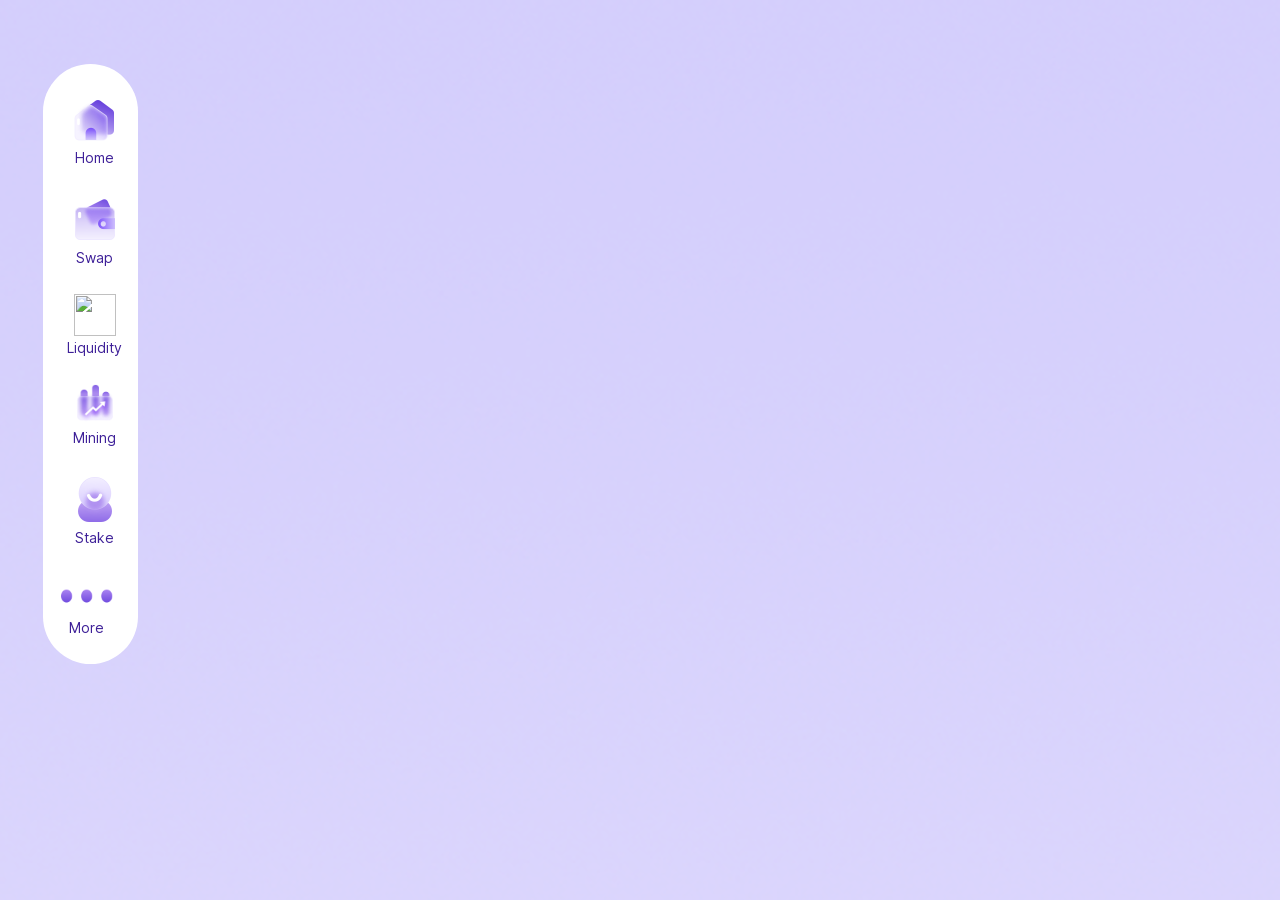
==== commit 85191db3: "Add files via upload" ====
--- a/index.html
+++ b/index.html
@@ -1,9 +1,8 @@
 <!DOCTYPE html>
-<html lang="en">
+<html translate="no">
   <head>
-    <meta charset="UTF-8" />
-    <meta name="viewport" content="width=device-width, initial-scale=1" />
-    <title>BubbleSwap</title>
+    <meta charset="utf-8" />
+    <title>BUBBLESWAP</title>
     <meta
       name="description"
       content="Swap or provide liquidity on the BubbleSwap Protocol"
@@ -33,10046 +32,243 @@
       type="font/woff2"
       crossorigin
     />
-    <meta name="robots" content="max-image-preview:large" />
-
     <style>
-      img.wp-smiley,
-      img.emoji {
-        display: inline !important;
-        border: none !important;
-        box-shadow: none !important;
-        height: 1em !important;
-        width: 1em !important;
-        margin: 0 0.07em !important;
-        vertical-align: -0.1em !important;
-        background: none !important;
-        padding: 0 !important;
-      }
-    </style>
-
-    <style id="wp-block-library-theme-inline-css">
-      .wp-block-audio figcaption {
-        color: #555;
-        font-size: 13px;
-        text-align: center;
-      }
-      const animateCircle=t=>{const{percentage:e,onScroll:c,speed:o,element:i,size:n,background_clr:a,color:r,stroke_width:h}=t,l=Math.ceil(document.body.scrollHeight-window.innerHeight);let s=i[0];ctx=s.getContext("2d"),s.width=2*n+h,s.height=2*n+h;let d=s.width/2,x=s.height/2,g=0;const m=t=>{(c?(g=Math.floor(t/l*360),Math.floor(t/l*100)):(g+=o)/360*100)<=e?(ctx.clearRect(0,0,s.width,s.height),ctx.beginPath(),ctx.lineWidth=h,ctx.arc(d,x,n,0,2*Math.PI),ctx.strokeStyle=a,ctx.stroke(),ctx.closePath(),ctx.beginPath(),ctx.lineWidth=h,ctx.strokeStyle=r,ctx.arc(d,x,n,0,2*Math.PI/360*g),ctx.stroke(),ctx.closePath(),c||requestAnimationFrame(m)):c||cancelAnimationFrame(m)};c||requestAnimationFrame(m),c&&(m(window.pageYOffset),document.addEventListener("scroll",(()=>{const t=Math.ceil(window.pageYOffset);m(t)})))};
-      .is-dark-theme .wp-block-audio figcaption {
-        color: hsla(0, 0%, 100%, 0.65);
-      }
-      .wp-block-code {
-        border: 1px solid #ccc;
-        border-radius: 4px;
-        font-family: Menlo, Consolas, monaco, monospace;
-        padding: 0.8em 1em;
-      }
-      .wp-block-embed figcaption {
-        color: #555;
-        font-size: 13px;
-        text-align: center;
-      }
-      .is-dark-theme .wp-block-embed figcaption {
-        color: hsla(0, 0%, 100%, 0.65);
-      }
-      .blocks-gallery-caption {
-        color: #555;
-        font-size: 13px;
-        text-align: center;
-      }
-      .is-dark-theme .blocks-gallery-caption {
-        color: hsla(0, 0%, 100%, 0.65);
-      }
-      .wp-block-image figcaption {
-        color: #555;
-        font-size: 13px;
-        text-align: center;
-      }
-      .is-dark-theme .wp-block-image figcaption {
-        color: hsla(0, 0%, 100%, 0.65);
-      }
-      .wp-block-pullquote {
-        border-top: 4px solid;
-        border-bottom: 4px solid;
-        margin-bottom: 1.75em;
-        color: currentColor;
-      }
-      .wp-block-pullquote__citation,
-      .wp-block-pullquote cite,
-      .wp-block-pullquote footer {
-        color: currentColor;
-        text-transform: uppercase;
-        font-size: 0.8125em;
+      * {
+        font-family: Inter, sans-serif;
+        box-sizing: border-box;
+      }
+      @font-face {
+        font-family: "Inter custom";
+        font-weight: 100 900;
         font-style: normal;
-      }
-      .wp-block-quote {
-        border-left: 0.25em solid;
-        margin: 0 0 1.75em;
-        padding-left: 1em;
-      }
-      .wp-block-quote cite,
-      .wp-block-quote footer {
-        color: currentColor;
-        font-size: 0.8125em;
-        position: relative;
-        font-style: normal;
-      }
-      .wp-block-quote.has-text-align-right {
-        border-left: none;
-        border-right: 0.25em solid;
-        padding-left: 0;
-        padding-right: 1em;
-      }
-      .wp-block-quote.has-text-align-center {
-        border: none;
-        padding-left: 0;
-      }
-      .wp-block-quote.is-large,
-      .wp-block-quote.is-style-large,
-      .wp-block-quote.is-style-plain {
-        border: none;
-      }
-      .wp-block-search .wp-block-search__label {
-        font-weight: 700;
-      }
-      :where(.wp-block-group.has-background) {
-        padding: 1.25em 2.375em;
-      }
-      .wp-block-separator.has-css-opacity {
-        opacity: 0.4;
-      }
-      .wp-block-separator {
-        border: none;
-        border-bottom: 2px solid;
-        margin-left: auto;
-        margin-right: auto;
-      }
-      .wp-block-separator.has-alpha-channel-opacity {
-        opacity: 1;
-      }
-      .wp-block-separator:not(.is-style-wide):not(.is-style-dots) {
-        width: 100px;
-      }
-      .wp-block-separator.has-background:not(.is-style-dots) {
-        border-bottom: none;
-        height: 1px;
-      }
-      .wp-block-separator.has-background:not(.is-style-wide):not(.is-style-dots) {
-        height: 2px;
-      }
-      .wp-block-table thead {
-        border-bottom: 3px solid;
-      }
-      .wp-block-table tfoot {
-        border-top: 3px solid;
-      }
-      .wp-block-table td,
-      .wp-block-table th {
-        padding: 0.5em;
-        border: 1px solid;
-        word-break: normal;
-      }
-      .wp-block-table figcaption {
-        color: #555;
-        font-size: 13px;
-        text-align: center;
-      }
-      .is-dark-theme .wp-block-table figcaption {
-        color: hsla(0, 0%, 100%, 0.65);
-      }
-      .wp-block-video figcaption {
-        color: #555;
-        font-size: 13px;
-        text-align: center;
-      }
-      .is-dark-theme .wp-block-video figcaption {
-        color: hsla(0, 0%, 100%, 0.65);
-      }
-      .wp-block-template-part.has-background {
-        padding: 1.25em 2.375em;
-        margin-top: 0;
-        margin-bottom: 0;
-      }
-    </style>
-    <style id="global-styles-inline-css">
-      body {
-        --wp--preset--color--black: #000000;
-        --wp--preset--color--cyan-bluish-gray: #abb8c3;
-        --wp--preset--color--white: #ffffff;
-        --wp--preset--color--pale-pink: #f78da7;
-        --wp--preset--color--vivid-red: #cf2e2e;
-        --wp--preset--color--luminous-vivid-orange: #ff6900;
-        --wp--preset--color--luminous-vivid-amber: #fcb900;
-        --wp--preset--color--light-green-cyan: #7bdcb5;
-        --wp--preset--color--vivid-green-cyan: #00d084;
-        --wp--preset--color--pale-cyan-blue: #8ed1fc;
-        --wp--preset--color--vivid-cyan-blue: #0693e3;
-        --wp--preset--color--vivid-purple: #9b51e0;
-        --wp--preset--color--dark-gray: #28303d;
-        --wp--preset--color--gray: #39414d;
-        --wp--preset--color--green: #d1e4dd;
-        --wp--preset--color--blue: #d1dfe4;
-        --wp--preset--color--purple: #d1d1e4;
-        --wp--preset--color--red: #e4d1d1;
-        --wp--preset--color--orange: #e4dad1;
-        --wp--preset--color--yellow: #eeeadd;
-        --wp--preset--gradient--vivid-cyan-blue-to-vivid-purple: linear-gradient(
-          135deg,
-          rgba(6, 147, 227, 1) 0%,
-          rgb(155, 81, 224) 100%
-        );
-        --wp--preset--gradient--light-green-cyan-to-vivid-green-cyan: linear-gradient(
-          135deg,
-          rgb(122, 220, 180) 0%,
-          rgb(0, 208, 130) 100%
-        );
-        --wp--preset--gradient--luminous-vivid-amber-to-luminous-vivid-orange: linear-gradient(
-          135deg,
-          rgba(252, 185, 0, 1) 0%,
-          rgba(255, 105, 0, 1) 100%
-        );
-        --wp--preset--gradient--luminous-vivid-orange-to-vivid-red: linear-gradient(
-          135deg,
-          rgba(255, 105, 0, 1) 0%,
-          rgb(207, 46, 46) 100%
-        );
-        --wp--preset--gradient--very-light-gray-to-cyan-bluish-gray: linear-gradient(
-          135deg,
-          rgb(238, 238, 238) 0%,
-          rgb(169, 184, 195) 100%
-        );
-        --wp--preset--gradient--cool-to-warm-spectrum: linear-gradient(
-          135deg,
-          rgb(74, 234, 220) 0%,
-          rgb(151, 120, 209) 20%,
-          rgb(207, 42, 186) 40%,
-          rgb(238, 44, 130) 60%,
-          rgb(251, 105, 98) 80%,
-          rgb(254, 248, 76) 100%
-        );
-        --wp--preset--gradient--blush-light-purple: linear-gradient(
-          135deg,
-          rgb(255, 206, 236) 0%,
-          rgb(152, 150, 240) 100%
-        );
-        --wp--preset--gradient--blush-bordeaux: linear-gradient(
-          135deg,
-          rgb(254, 205, 165) 0%,
-          rgb(254, 45, 45) 50%,
-          rgb(107, 0, 62) 100%
-        );
-        --wp--preset--gradient--luminous-dusk: linear-gradient(
-          135deg,
-          rgb(255, 203, 112) 0%,
-          rgb(199, 81, 192) 50%,
-          rgb(65, 88, 208) 100%
-        );
-        --wp--preset--gradient--pale-ocean: linear-gradient(
-          135deg,
-          rgb(255, 245, 203) 0%,
-          rgb(182, 227, 212) 50%,
-          rgb(51, 167, 181) 100%
-        );
-        --wp--preset--gradient--electric-grass: linear-gradient(
-          135deg,
-          rgb(202, 248, 128) 0%,
-          rgb(113, 206, 126) 100%
-        );
-        --wp--preset--gradient--midnight: linear-gradient(
-          135deg,
-          rgb(2, 3, 129) 0%,
-          rgb(40, 116, 252) 100%
-        );
-        --wp--preset--gradient--purple-to-yellow: linear-gradient(
-          160deg,
-          #d1d1e4 0%,
-          #eeeadd 100%
-        );
-        --wp--preset--gradient--yellow-to-purple: linear-gradient(
-          160deg,
-          #eeeadd 0%,
-          #d1d1e4 100%
-        );
-        --wp--preset--gradient--green-to-yellow: linear-gradient(
-          160deg,
-          #d1e4dd 0%,
-          #eeeadd 100%
-        );
-        --wp--preset--gradient--yellow-to-green: linear-gradient(
-          160deg,
-          #eeeadd 0%,
-          #d1e4dd 100%
-        );
-        --wp--preset--gradient--red-to-yellow: linear-gradient(
-          160deg,
-          #e4d1d1 0%,
-          #eeeadd 100%
-        );
-        --wp--preset--gradient--yellow-to-red: linear-gradient(
-          160deg,
-          #eeeadd 0%,
-          #e4d1d1 100%
-        );
-        --wp--preset--gradient--purple-to-red: linear-gradient(
-          160deg,
-          #d1d1e4 0%,
-          #e4d1d1 100%
-        );
-        --wp--preset--gradient--red-to-purple: linear-gradient(
-          160deg,
-          #e4d1d1 0%,
-          #d1d1e4 100%
-        );
-        --wp--preset--duotone--dark-grayscale: url("#wp-duotone-dark-grayscale");
-        --wp--preset--duotone--grayscale: url("#wp-duotone-grayscale");
-        --wp--preset--duotone--purple-yellow: url("#wp-duotone-purple-yellow");
-        --wp--preset--duotone--blue-red: url("#wp-duotone-blue-red");
-        --wp--preset--duotone--midnight: url("#wp-duotone-midnight");
-        --wp--preset--duotone--magenta-yellow: url("#wp-duotone-magenta-yellow");
-        --wp--preset--duotone--purple-green: url("#wp-duotone-purple-green");
-        --wp--preset--duotone--blue-orange: url("#wp-duotone-blue-orange");
-        --wp--preset--font-size--small: 18px;
-        --wp--preset--font-size--medium: 20px;
-        --wp--preset--font-size--large: 24px;
-        --wp--preset--font-size--x-large: 42px;
-        --wp--preset--font-size--extra-small: 16px;
-        --wp--preset--font-size--normal: 20px;
-        --wp--preset--font-size--extra-large: 40px;
-        --wp--preset--font-size--huge: 96px;
-        --wp--preset--font-size--gigantic: 144px;
-      }
-      .has-black-color {
-        color: var(--wp--preset--color--black) !important;
-      }
-      .has-cyan-bluish-gray-color {
-        color: var(--wp--preset--color--cyan-bluish-gray) !important;
-      }
-      .has-white-color {
-        color: var(--wp--preset--color--white) !important;
-      }
-      .has-pale-pink-color {
-        color: var(--wp--preset--color--pale-pink) !important;
-      }
-      .has-vivid-red-color {
-        color: var(--wp--preset--color--vivid-red) !important;
-      }
-      .has-luminous-vivid-orange-color {
-        color: var(--wp--preset--color--luminous-vivid-orange) !important;
-      }
-      .has-luminous-vivid-amber-color {
-        color: var(--wp--preset--color--luminous-vivid-amber) !important;
-      }
-      .has-light-green-cyan-color {
-        color: var(--wp--preset--color--light-green-cyan) !important;
-      }
-      .has-vivid-green-cyan-color {
-        color: var(--wp--preset--color--vivid-green-cyan) !important;
-      }
-      .has-pale-cyan-blue-color {
-        color: var(--wp--preset--color--pale-cyan-blue) !important;
-      }
-      .has-vivid-cyan-blue-color {
-        color: var(--wp--preset--color--vivid-cyan-blue) !important;
-      }
-      .has-vivid-purple-color {
-        color: var(--wp--preset--color--vivid-purple) !important;
-      }
-      .has-black-background-color {
-        background-color: var(--wp--preset--color--black) !important;
-      }
-      .has-cyan-bluish-gray-background-color {
-        background-color: var(--wp--preset--color--cyan-bluish-gray) !important;
-      }
-      .has-white-background-color {
-        background-color: var(--wp--preset--color--white) !important;
-      }
-      .has-pale-pink-background-color {
-        background-color: var(--wp--preset--color--pale-pink) !important;
-      }
-      .has-vivid-red-background-color {
-        background-color: var(--wp--preset--color--vivid-red) !important;
-      }
-      .has-luminous-vivid-orange-background-color {
-        background-color: var(
-          --wp--preset--color--luminous-vivid-orange
-        ) !important;
-      }
-      .has-luminous-vivid-amber-background-color {
-        background-color: var(
-          --wp--preset--color--luminous-vivid-amber
-        ) !important;
-      }
-      .has-light-green-cyan-background-color {
-        background-color: var(--wp--preset--color--light-green-cyan) !important;
-      }
-      .has-vivid-green-cyan-background-color {
-        background-color: var(--wp--preset--color--vivid-green-cyan) !important;
-      }
-      .has-pale-cyan-blue-background-color {
-        background-color: var(--wp--preset--color--pale-cyan-blue) !important;
-      }
-      .has-vivid-cyan-blue-background-color {
-        background-color: var(--wp--preset--color--vivid-cyan-blue) !important;
-      }
-      .has-vivid-purple-background-color {
-        background-color: var(--wp--preset--color--vivid-purple) !important;
-      }
-      .has-black-border-color {
-        border-color: var(--wp--preset--color--black) !important;
-      }
-      .has-cyan-bluish-gray-border-color {
-        border-color: var(--wp--preset--color--cyan-bluish-gray) !important;
-      }
-      .has-white-border-color {
-        border-color: var(--wp--preset--color--white) !important;
-      }
-      .has-pale-pink-border-color {
-        border-color: var(--wp--preset--color--pale-pink) !important;
-      }
-      .has-vivid-red-border-color {
-        border-color: var(--wp--preset--color--vivid-red) !important;
-      }
-      .has-luminous-vivid-orange-border-color {
-        border-color: var(
-          --wp--preset--color--luminous-vivid-orange
-        ) !important;
-      }
-      .has-luminous-vivid-amber-border-color {
-        border-color: var(--wp--preset--color--luminous-vivid-amber) !important;
-      }
-      .has-light-green-cyan-border-color {
-        border-color: var(--wp--preset--color--light-green-cyan) !important;
-      }
-      .has-vivid-green-cyan-border-color {
-        border-color: var(--wp--preset--color--vivid-green-cyan) !important;
-      }
-      .has-pale-cyan-blue-border-color {
-        border-color: var(--wp--preset--color--pale-cyan-blue) !important;
-      }
-      .has-vivid-cyan-blue-border-color {
-        border-color: var(--wp--preset--color--vivid-cyan-blue) !important;
-      }
-      .has-vivid-purple-border-color {
-        border-color: var(--wp--preset--color--vivid-purple) !important;
-      }
-      .has-vivid-cyan-blue-to-vivid-purple-gradient-background {
-        background: var(
-          --wp--preset--gradient--vivid-cyan-blue-to-vivid-purple
-        ) !important;
-      }
-      .has-light-green-cyan-to-vivid-green-cyan-gradient-background {
-        background: var(
-          --wp--preset--gradient--light-green-cyan-to-vivid-green-cyan
-        ) !important;
-      }
-      .has-luminous-vivid-amber-to-luminous-vivid-orange-gradient-background {
-        background: var(
-          --wp--preset--gradient--luminous-vivid-amber-to-luminous-vivid-orange
-        ) !important;
-      }
-      .has-luminous-vivid-orange-to-vivid-red-gradient-background {
-        background: var(
-          --wp--preset--gradient--luminous-vivid-orange-to-vivid-red
-        ) !important;
-      }
-      .has-very-light-gray-to-cyan-bluish-gray-gradient-background {
-        background: var(
-          --wp--preset--gradient--very-light-gray-to-cyan-bluish-gray
-        ) !important;
-      }
-      .has-cool-to-warm-spectrum-gradient-background {
-        background: var(
-          --wp--preset--gradient--cool-to-warm-spectrum
-        ) !important;
-      }
-      .has-blush-light-purple-gradient-background {
-        background: var(--wp--preset--gradient--blush-light-purple) !important;
-      }
-      .has-blush-bordeaux-gradient-background {
-        background: var(--wp--preset--gradient--blush-bordeaux) !important;
-      }
-      .has-luminous-dusk-gradient-background {
-        background: var(--wp--preset--gradient--luminous-dusk) !important;
-      }
-      .has-pale-ocean-gradient-background {
-        background: var(--wp--preset--gradient--pale-ocean) !important;
-      }
-      .has-electric-grass-gradient-background {
-        background: var(--wp--preset--gradient--electric-grass) !important;
-      }
-      .has-midnight-gradient-background {
-        background: var(--wp--preset--gradient--midnight) !important;
-      }
-      .has-small-font-size {
-        font-size: var(--wp--preset--font-size--small) !important;
-      }
-      .has-medium-font-size {
-        font-size: var(--wp--preset--font-size--medium) !important;
-      }
-      .has-large-font-size {
-        font-size: var(--wp--preset--font-size--large) !important;
-      }
-      .has-x-large-font-size {
-        font-size: var(--wp--preset--font-size--x-large) !important;
-      }
-      /*! elementor-icons - v5.16.0 - 12-07-2022 */
-      @font-face {
-        font-family: eicons;
-        src: url(../fonts/eicons.eot?5.16.0);
-        src: url(../fonts/eicons.eot?5.16.0#iefix) format("embedded-opentype"),
-          url(../fonts/eicons.woff2?5.16.0) format("woff2"),
-          url(../fonts/eicons.woff?5.16.0) format("woff"),
-          url(../fonts/eicons.ttf?5.16.0) format("truetype"),
-          url(../fonts/eicons.svg?5.16.0#eicon) format("svg");
-        font-weight: 400;
-        font-style: normal;
-      }
-      [class*=" eicon-"],
-      [class^="eicon"] {
-        display: inline-block;
-        font-family: eicons;
-        font-size: inherit;
-        font-weight: 400;
-        font-style: normal;
-        font-variant: normal;
-        line-height: 1;
-        text-rendering: auto;
+        font-display: block;
+        font-named-instance: Regular;
+        src: url(fonts/Inter-roman.var.woff2)
+            format("woff2 supports variations(gvar)"),
+          url(fonts/Inter-roman.var.woff2) format("woff2-variations"),
+          url(fonts/Inter-roman.var.woff2) format("woff2");
+      }
+      @supports (font-variation-settings: normal) {
+        * {
+          font-family: "Inter custom", sans-serif;
+        }
+      }
+      body,
+      html {
+        margin: 0;
+        padding: 0;
+      }
+      button {
+        user-select: none;
+      }
+      html {
+        font-size: 16px;
+        font-variant: none;
+        font-smooth: always;
         -webkit-font-smoothing: antialiased;
         -moz-osx-font-smoothing: grayscale;
-      }
-      @keyframes a {
-        0% {
-          transform: rotate(0deg);
-        }
-        to {
-          transform: rotate(359deg);
-        }
-      }
-      .eicon-animation-spin {
-        animation: a 2s infinite linear;
-      }
-      .eicon-editor-link:before {
-        content: "\e800";
-      }
-      .eicon-editor-unlink:before {
-        content: "\e801";
-      }
-      .eicon-editor-external-link:before {
-        content: "\e802";
-      }
-      .eicon-editor-close:before {
-        content: "\e803";
-      }
-      .eicon-editor-list-ol:before {
-        content: "\e804";
-      }
-      .eicon-editor-list-ul:before {
-        content: "\e805";
-      }
-      .eicon-editor-bold:before {
-        content: "\e806";
-      }
-      .eicon-editor-italic:before {
-        content: "\e807";
-      }
-      .eicon-editor-underline:before {
-        content: "\e808";
-      }
-      .eicon-editor-paragraph:before {
-        content: "\e809";
-      }
-      .eicon-editor-h1:before {
-        content: "\e80a";
-      }
-      .eicon-editor-h2:before {
-        content: "\e80b";
-      }
-      .eicon-editor-h3:before {
-        content: "\e80c";
-      }
-      .eicon-editor-h4:before {
-        content: "\e80d";
-      }
-      .eicon-editor-h5:before {
-        content: "\e80e";
-      }
-      .eicon-editor-h6:before {
-        content: "\e80f";
-      }
-      .eicon-editor-quote:before {
-        content: "\e810";
-      }
-      .eicon-editor-code:before {
-        content: "\e811";
-      }
-      .eicon-elementor:before {
-        content: "\e812";
-      }
-      .eicon-elementor-circle:before {
-        content: "\e813";
-      }
-      .eicon-pojome:before {
-        content: "\e814";
-      }
-      .eicon-plus:before {
-        content: "\e815";
-      }
-      .eicon-menu-bar:before {
-        content: "\e816";
-      }
-      .eicon-apps:before {
-        content: "\e817";
-      }
-      .eicon-accordion:before {
-        content: "\e818";
-      }
-      .eicon-alert:before {
-        content: "\e819";
-      }
-      .eicon-animation-text:before {
-        content: "\e81a";
-      }
-      .eicon-animation:before {
-        content: "\e81b";
-      }
-      .eicon-banner:before {
-        content: "\e81c";
-      }
-      .eicon-blockquote:before {
-        content: "\e81d";
-      }
-      .eicon-button:before {
-        content: "\e81e";
-      }
-      .eicon-call-to-action:before {
-        content: "\e81f";
-      }
-      .eicon-captcha:before {
-        content: "\e820";
-      }
-      .eicon-carousel:before {
-        content: "\e821";
-      }
-      .eicon-checkbox:before {
-        content: "\e822";
-      }
-      .eicon-columns:before {
-        content: "\e823";
-      }
-      .eicon-countdown:before {
-        content: "\e824";
-      }
-      .eicon-counter:before {
-        content: "\e825";
-      }
-      .eicon-date:before {
-        content: "\e826";
-      }
-      .eicon-divider-shape:before {
-        content: "\e827";
-      }
-      .eicon-divider:before {
-        content: "\e828";
-      }
-      .eicon-download-button:before {
-        content: "\e829";
-      }
-      .eicon-dual-button:before {
-        content: "\e82a";
-      }
-      .eicon-email-field:before {
-        content: "\e82b";
-      }
-      .eicon-facebook-comments:before {
-        content: "\e82c";
-      }
-      .eicon-facebook-like-box:before {
-        content: "\e82d";
-      }
-      .eicon-form-horizontal:before {
-        content: "\e82e";
-      }
-      .eicon-form-vertical:before {
-        content: "\e82f";
-      }
-      .eicon-gallery-grid:before {
-        content: "\e830";
-      }
-      .eicon-gallery-group:before {
-        content: "\e831";
-      }
-      .eicon-gallery-justified:before {
-        content: "\e832";
-      }
-      .eicon-gallery-masonry:before {
-        content: "\e833";
-      }
-      .eicon-icon-box:before {
-        content: "\e834";
-      }
-      .eicon-image-before-after:before {
-        content: "\e835";
-      }
-      .eicon-image-box:before {
-        content: "\e836";
-      }
-      .eicon-image-hotspot:before {
-        content: "\e837";
-      }
-      .eicon-image-rollover:before {
-        content: "\e838";
-      }
-      .eicon-info-box:before {
-        content: "\e839";
-      }
-      .eicon-inner-section:before {
-        content: "\e83a";
-      }
-      .eicon-mailchimp:before {
-        content: "\e83b";
-      }
-      .eicon-menu-card:before {
-        content: "\e83c";
-      }
-      .eicon-navigation-horizontal:before {
-        content: "\e83d";
-      }
-      .eicon-nav-menu:before {
-        content: "\e83e";
-      }
-      .eicon-navigation-vertical:before {
-        content: "\e83f";
-      }
-      .eicon-number-field:before {
-        content: "\e840";
-      }
-      .eicon-parallax:before {
-        content: "\e841";
-      }
-      .eicon-php7:before {
-        content: "\e842";
-      }
-      .eicon-post-list:before {
-        content: "\e843";
-      }
-      .eicon-post-slider:before {
-        content: "\e844";
-      }
-      .eicon-post:before {
-        content: "\e845";
-      }
-      .eicon-posts-carousel:before {
-        content: "\e846";
-      }
-      .eicon-posts-grid:before {
-        content: "\e847";
-      }
-      .eicon-posts-group:before {
-        content: "\e848";
-      }
-      .eicon-posts-justified:before {
-        content: "\e849";
-      }
-      .eicon-posts-masonry:before {
-        content: "\e84a";
-      }
-      .eicon-posts-ticker:before {
-        content: "\e84b";
-      }
-      .eicon-price-list:before {
-        content: "\e84c";
-      }
-      .eicon-price-table:before {
-        content: "\e84d";
-      }
-      .eicon-radio:before {
-        content: "\e84e";
-      }
-      .eicon-rtl:before {
-        content: "\e84f";
-      }
-      .eicon-scroll:before {
-        content: "\e850";
-      }
-      .eicon-search:before {
-        content: "\e851";
-      }
-      .eicon-select:before {
-        content: "\e852";
-      }
-      .eicon-share:before {
-        content: "\e853";
-      }
-      .eicon-sidebar:before {
-        content: "\e854";
-      }
-      .eicon-skill-bar:before {
-        content: "\e855";
-      }
-      .eicon-slider-3d:before {
-        content: "\e856";
-      }
-      .eicon-slider-album:before {
-        content: "\e857";
-      }
-      .eicon-slider-device:before {
-        content: "\e858";
-      }
-      .eicon-slider-full-screen:before {
-        content: "\e859";
-      }
-      .eicon-slider-push:before {
-        content: "\e85a";
-      }
-      .eicon-slider-vertical:before {
-        content: "\e85b";
-      }
-      .eicon-slider-video:before {
-        content: "\e85c";
-      }
-      .eicon-slides:before {
-        content: "\e85d";
-      }
-      .eicon-social-icons:before {
-        content: "\e85e";
-      }
-      .eicon-spacer:before {
-        content: "\e85f";
-      }
-      .eicon-table:before {
-        content: "\e860";
-      }
-      .eicon-tabs:before {
-        content: "\e861";
-      }
-      .eicon-tel-field:before {
-        content: "\e862";
-      }
-      .eicon-text-area:before {
-        content: "\e863";
-      }
-      .eicon-text-field:before {
-        content: "\e864";
-      }
-      .eicon-thumbnails-down:before {
-        content: "\e865";
-      }
-      .eicon-thumbnails-half:before {
-        content: "\e866";
-      }
-      .eicon-thumbnails-right:before {
-        content: "\e867";
-      }
-      .eicon-time-line:before {
-        content: "\e868";
-      }
-      .eicon-toggle:before {
-        content: "\e869";
-      }
-      .eicon-url:before {
-        content: "\e86a";
-      }
-      .eicon-t-letter:before {
-        content: "\e86b";
-      }
-      .eicon-wordpress:before {
-        content: "\e86c";
-      }
-      .eicon-text:before {
-        content: "\e86d";
-      }
-      .eicon-anchor:before {
-        content: "\e86e";
-      }
-      .eicon-bullet-list:before {
-        content: "\e86f";
-      }
-      .eicon-code:before {
-        content: "\e870";
-      }
-      .eicon-favorite:before {
-        content: "\e871";
-      }
-      .eicon-google-maps:before {
-        content: "\e872";
-      }
-      .eicon-image:before {
-        content: "\e873";
-      }
-      .eicon-photo-library:before {
-        content: "\e874";
-      }
-      .eicon-woocommerce:before {
-        content: "\e875";
-      }
-      .eicon-youtube:before {
-        content: "\e876";
-      }
-      .eicon-flip-box:before {
-        content: "\e877";
-      }
-      .eicon-settings:before {
-        content: "\e878";
-      }
-      .eicon-headphones:before {
-        content: "\e879";
-      }
-      .eicon-testimonial:before {
-        content: "\e87a";
-      }
-      .eicon-counter-circle:before {
-        content: "\e87b";
-      }
-      .eicon-person:before {
-        content: "\e87c";
-      }
-      .eicon-chevron-right:before {
-        content: "\e87d";
-      }
-      .eicon-chevron-left:before {
-        content: "\e87e";
-      }
-      .eicon-close:before {
-        content: "\e87f";
-      }
-      .eicon-file-download:before {
-        content: "\e880";
-      }
-      .eicon-save:before {
-        content: "\e881";
-      }
-      .eicon-zoom-in:before {
-        content: "\e882";
-      }
-      .eicon-shortcode:before {
-        content: "\e883";
-      }
-      .eicon-nerd:before {
-        content: "\e884";
-      }
-      .eicon-device-desktop:before {
-        content: "\e885";
-      }
-      .eicon-device-tablet:before {
-        content: "\e886";
-      }
-      .eicon-device-mobile:before {
-        content: "\e887";
-      }
-      .eicon-document-file:before {
-        content: "\e888";
-      }
-      .eicon-folder-o:before {
-        content: "\e889";
-      }
-      .eicon-hypster:before {
-        content: "\e88a";
-      }
-      .eicon-h-align-left:before {
-        content: "\e88b";
-      }
-      .eicon-h-align-right:before {
-        content: "\e88c";
-      }
-      .eicon-h-align-center:before {
-        content: "\e88d";
-      }
-      .eicon-h-align-stretch:before {
-        content: "\e88e";
-      }
-      .eicon-v-align-top:before {
-        content: "\e88f";
-      }
-      .eicon-v-align-bottom:before {
-        content: "\e890";
-      }
-      .eicon-v-align-middle:before {
-        content: "\e891";
-      }
-      .eicon-v-align-stretch:before {
-        content: "\e892";
-      }
-      .eicon-pro-icon:before {
-        content: "\e893";
-      }
-      .eicon-mail:before {
-        content: "\e894";
-      }
-      .eicon-lock-user:before {
-        content: "\e895";
-      }
-      .eicon-testimonial-carousel:before {
-        content: "\e896";
-      }
-      .eicon-media-carousel:before {
-        content: "\e897";
-      }
-      .eicon-section:before {
-        content: "\e898";
-      }
-      .eicon-column:before {
-        content: "\e899";
-      }
-      .eicon-edit:before {
-        content: "\e89a";
-      }
-      .eicon-clone:before {
-        content: "\e89b";
-      }
-      .eicon-trash:before {
-        content: "\e89c";
-      }
-      .eicon-play:before {
-        content: "\e89d";
-      }
-      .eicon-angle-right:before {
-        content: "\e89e";
-      }
-      .eicon-angle-left:before {
-        content: "\e89f";
-      }
-      .eicon-animated-headline:before {
-        content: "\e8a0";
-      }
-      .eicon-menu-toggle:before {
-        content: "\e8a1";
-      }
-      .eicon-fb-embed:before {
-        content: "\e8a2";
-      }
-      .eicon-fb-feed:before {
-        content: "\e8a3";
-      }
-      .eicon-twitter-embed:before {
-        content: "\e8a4";
-      }
-      .eicon-twitter-feed:before {
-        content: "\e8a5";
-      }
-      .eicon-sync:before {
-        content: "\e8a6";
-      }
-      .eicon-import-export:before {
-        content: "\e8a7";
-      }
-      .eicon-check-circle:before {
-        content: "\e8a8";
-      }
-      .eicon-library-save:before {
-        content: "\e8a9";
-      }
-      .eicon-library-download:before {
-        content: "\e8aa";
-      }
-      .eicon-insert:before {
-        content: "\e8ab";
-      }
-      .eicon-preview-medium:before {
-        content: "\e8ac";
-      }
-      .eicon-sort-down:before {
-        content: "\e8ad";
-      }
-      .eicon-sort-up:before {
-        content: "\e8ae";
-      }
-      .eicon-heading:before {
-        content: "\e8af";
-      }
-      .eicon-logo:before {
-        content: "\e8b0";
-      }
-      .eicon-meta-data:before {
-        content: "\e8b1";
-      }
-      .eicon-post-content:before {
-        content: "\e8b2";
-      }
-      .eicon-post-excerpt:before {
-        content: "\e8b3";
-      }
-      .eicon-post-navigation:before {
-        content: "\e8b4";
-      }
-      .eicon-yoast:before {
-        content: "\e8b5";
-      }
-      .eicon-nerd-chuckle:before {
-        content: "\e8b6";
-      }
-      .eicon-nerd-wink:before {
-        content: "\e8b7";
-      }
-      .eicon-comments:before {
-        content: "\e8b8";
-      }
-      .eicon-download-circle-o:before {
-        content: "\e8b9";
-      }
-      .eicon-library-upload:before {
-        content: "\e8ba";
-      }
-      .eicon-save-o:before {
-        content: "\e8bb";
-      }
-      .eicon-upload-circle-o:before {
-        content: "\e8bc";
-      }
-      .eicon-ellipsis-h:before {
-        content: "\e8bd";
-      }
-      .eicon-ellipsis-v:before {
-        content: "\e8be";
-      }
-      .eicon-arrow-left:before {
-        content: "\e8bf";
-      }
-      .eicon-arrow-right:before {
-        content: "\e8c0";
-      }
-      .eicon-arrow-up:before {
-        content: "\e8c1";
-      }
-      .eicon-arrow-down:before {
-        content: "\e8c2";
-      }
-      .eicon-play-o:before {
-        content: "\e8c3";
-      }
-      .eicon-archive-posts:before {
-        content: "\e8c4";
-      }
-      .eicon-archive-title:before {
-        content: "\e8c5";
-      }
-      .eicon-featured-image:before {
-        content: "\e8c6";
-      }
-      .eicon-post-info:before {
-        content: "\e8c7";
-      }
-      .eicon-post-title:before {
-        content: "\e8c8";
-      }
-      .eicon-site-logo:before {
-        content: "\e8c9";
-      }
-      .eicon-site-search:before {
-        content: "\e8ca";
-      }
-      .eicon-site-title:before {
-        content: "\e8cb";
-      }
-      .eicon-plus-square:before {
-        content: "\e8cc";
-      }
-      .eicon-minus-square:before {
-        content: "\e8cd";
-      }
-      .eicon-cloud-check:before {
-        content: "\e8ce";
-      }
-      .eicon-drag-n-drop:before {
-        content: "\e8cf";
-      }
-      .eicon-welcome:before {
-        content: "\e8d0";
-      }
-      .eicon-handle:before {
-        content: "\e8d1";
-      }
-      .eicon-cart:before {
-        content: "\e8d2";
-      }
-      .eicon-product-add-to-cart:before {
-        content: "\e8d3";
-      }
-      .eicon-product-breadcrumbs:before {
-        content: "\e8d4";
-      }
-      .eicon-product-categories:before {
-        content: "\e8d5";
-      }
-      .eicon-product-description:before {
-        content: "\e8d6";
-      }
-      .eicon-product-images:before {
-        content: "\e8d7";
-      }
-      .eicon-product-info:before {
-        content: "\e8d8";
-      }
-      .eicon-product-meta:before {
-        content: "\e8d9";
-      }
-      .eicon-product-pages:before {
-        content: "\e8da";
-      }
-      .eicon-product-price:before {
-        content: "\e8db";
-      }
-      .eicon-product-rating:before {
-        content: "\e8dc";
-      }
-      .eicon-product-related:before {
-        content: "\e8dd";
-      }
-      .eicon-product-stock:before {
-        content: "\e8de";
-      }
-      .eicon-product-tabs:before {
-        content: "\e8df";
-      }
-      .eicon-product-title:before {
-        content: "\e8e0";
-      }
-      .eicon-product-upsell:before {
-        content: "\e8e1";
-      }
-      .eicon-products:before {
-        content: "\e8e2";
-      }
-      .eicon-bag-light:before {
-        content: "\e8e3";
-      }
-      .eicon-bag-medium:before {
-        content: "\e8e4";
-      }
-      .eicon-bag-solid:before {
-        content: "\e8e5";
-      }
-      .eicon-basket-light:before {
-        content: "\e8e6";
-      }
-      .eicon-basket-medium:before {
-        content: "\e8e7";
-      }
-      .eicon-basket-solid:before {
-        content: "\e8e8";
-      }
-      .eicon-cart-light:before {
-        content: "\e8e9";
-      }
-      .eicon-cart-medium:before {
-        content: "\e8ea";
-      }
-      .eicon-cart-solid:before {
-        content: "\e8eb";
-      }
-      .eicon-exchange:before {
-        content: "\e8ec";
-      }
-      .eicon-preview-thin:before {
-        content: "\e8ed";
-      }
-      .eicon-device-laptop:before {
-        content: "\e8ee";
-      }
-      .eicon-collapse:before {
-        content: "\e8ef";
-      }
-      .eicon-expand:before {
-        content: "\e8f0";
-      }
-      .eicon-navigator:before {
-        content: "\e8f1";
-      }
-      .eicon-plug:before {
-        content: "\e8f2";
-      }
-      .eicon-dashboard:before {
-        content: "\e8f3";
-      }
-      .eicon-typography:before {
-        content: "\e8f4";
-      }
-      .eicon-info-circle-o:before {
-        content: "\e8f5";
-      }
-      .eicon-integration:before {
-        content: "\e8f6";
-      }
-      .eicon-plus-circle-o:before {
-        content: "\e8f7";
-      }
-      .eicon-rating:before {
-        content: "\e8f8";
-      }
-      .eicon-review:before {
-        content: "\e8f9";
-      }
-      .eicon-tools:before {
-        content: "\e8fa";
-      }
-      .eicon-loading:before {
-        content: "\e8fb";
-      }
-      .eicon-sitemap:before {
-        content: "\e8fc";
-      }
-      .eicon-click:before {
-        content: "\e8fd";
-      }
-      .eicon-clock:before {
-        content: "\e8fe";
-      }
-      .eicon-library-open:before {
-        content: "\e8ff";
-      }
-      .eicon-warning:before {
-        content: "\e900";
-      }
-      .eicon-flow:before {
-        content: "\e901";
-      }
-      .eicon-cursor-move:before {
-        content: "\e902";
-      }
-      .eicon-arrow-circle-left:before {
-        content: "\e903";
-      }
-      .eicon-flash:before {
-        content: "\e904";
-      }
-      .eicon-redo:before {
-        content: "\e905";
-      }
-      .eicon-ban:before {
-        content: "\e906";
-      }
-      .eicon-barcode:before {
-        content: "\e907";
-      }
-      .eicon-calendar:before {
-        content: "\e908";
-      }
-      .eicon-caret-left:before {
-        content: "\e909";
-      }
-      .eicon-caret-right:before {
-        content: "\e90a";
-      }
-      .eicon-caret-up:before {
-        content: "\e90b";
-      }
-      .eicon-chain-broken:before {
-        content: "\e90c";
-      }
-      .eicon-check-circle-o:before {
-        content: "\e90d";
-      }
-      .eicon-check:before {
-        content: "\e90e";
-      }
-      .eicon-chevron-double-left:before {
-        content: "\e90f";
-      }
-      .eicon-chevron-double-right:before {
-        content: "\e910";
-      }
-      .eicon-undo:before {
-        content: "\e911";
-      }
-      .eicon-filter:before {
-        content: "\e912";
-      }
-      .eicon-circle-o:before {
-        content: "\e913";
-      }
-      .eicon-circle:before {
-        content: "\e914";
-      }
-      .eicon-clock-o:before {
-        content: "\e915";
-      }
-      .eicon-cog:before {
-        content: "\e916";
-      }
-      .eicon-cogs:before {
-        content: "\e917";
-      }
-      .eicon-commenting-o:before {
-        content: "\e918";
-      }
-      .eicon-copy:before {
-        content: "\e919";
-      }
-      .eicon-database:before {
-        content: "\e91a";
-      }
-      .eicon-dot-circle-o:before {
-        content: "\e91b";
-      }
-      .eicon-envelope:before {
-        content: "\e91c";
-      }
-      .eicon-external-link-square:before {
-        content: "\e91d";
-      }
-      .eicon-eyedropper:before {
-        content: "\e91e";
-      }
-      .eicon-folder:before {
-        content: "\e91f";
-      }
-      .eicon-font:before {
-        content: "\e920";
-      }
-      .eicon-adjust:before {
-        content: "\e921";
-      }
-      .eicon-lightbox:before {
-        content: "\e922";
-      }
-      .eicon-heart-o:before {
-        content: "\e923";
-      }
-      .eicon-history:before {
-        content: "\e924";
-      }
-      .eicon-image-bold:before {
-        content: "\e925";
-      }
-      .eicon-info-circle:before {
-        content: "\e926";
-      }
-      .eicon-link:before {
-        content: "\e927";
-      }
-      .eicon-long-arrow-left:before {
-        content: "\e928";
-      }
-      .eicon-long-arrow-right:before {
-        content: "\e929";
-      }
-      .eicon-caret-down:before {
-        content: "\e92a";
-      }
-      .eicon-paint-brush:before {
-        content: "\e92b";
-      }
-      .eicon-pencil:before {
-        content: "\e92c";
-      }
-      .eicon-plus-circle:before {
-        content: "\e92d";
-      }
-      .eicon-zoom-in-bold:before {
-        content: "\e92e";
-      }
-      .eicon-sort-amount-desc:before {
-        content: "\e92f";
-      }
-      .eicon-sign-out:before {
-        content: "\e930";
-      }
-      .eicon-spinner:before {
-        content: "\e931";
-      }
-      .eicon-square:before {
-        content: "\e932";
-      }
-      .eicon-star-o:before {
-        content: "\e933";
-      }
-      .eicon-star:before {
-        content: "\e934";
-      }
-      .eicon-text-align-justify:before {
-        content: "\e935";
-      }
-      .eicon-text-align-center:before {
-        content: "\e936";
-      }
-      .eicon-tags:before {
-        content: "\e937";
-      }
-      .eicon-text-align-left:before {
-        content: "\e938";
-      }
-      .eicon-text-align-right:before {
-        content: "\e939";
-      }
-      .eicon-close-circle:before {
-        content: "\e93a";
-      }
-      .eicon-trash-o:before {
-        content: "\e93b";
-      }
-      .eicon-font-awesome:before {
-        content: "\e93c";
-      }
-      .eicon-user-circle-o:before {
-        content: "\e93d";
-      }
-      .eicon-video-camera:before {
-        content: "\e93e";
-      }
-      .eicon-heart:before {
-        content: "\e93f";
-      }
-      .eicon-wrench:before {
-        content: "\e940";
-      }
-      .eicon-help:before {
-        content: "\e941";
-      }
-      .eicon-help-o:before {
-        content: "\e942";
-      }
-      .eicon-zoom-out-bold:before {
-        content: "\e943";
-      }
-      .eicon-plus-square-o:before {
-        content: "\e944";
-      }
-      .eicon-minus-square-o:before {
-        content: "\e945";
-      }
-      .eicon-minus-circle:before {
-        content: "\e946";
-      }
-      .eicon-minus-circle-o:before {
-        content: "\e947";
-      }
-      .eicon-code-bold:before {
-        content: "\e948";
-      }
-      .eicon-cloud-upload:before {
-        content: "\e949";
-      }
-      .eicon-search-bold:before {
-        content: "\e94a";
-      }
-      .eicon-map-pin:before {
-        content: "\e94b";
-      }
-      .eicon-meetup:before {
-        content: "\e94c";
-      }
-      .eicon-slideshow:before {
-        content: "\e94d";
-      }
-      .eicon-t-letter-bold:before {
-        content: "\e94e";
-      }
-      .eicon-preferences:before {
-        content: "\e94f";
-      }
-      .eicon-table-of-contents:before {
-        content: "\e950";
-      }
-      .eicon-tv:before {
-        content: "\e951";
-      }
-      .eicon-upload:before {
-        content: "\e952";
-      }
-      .eicon-instagram-comments:before {
-        content: "\e953";
-      }
-      .eicon-instagram-nested-gallery:before {
-        content: "\e954";
-      }
-      .eicon-instagram-post:before {
-        content: "\e955";
-      }
-      .eicon-instagram-video:before {
-        content: "\e956";
-      }
-      .eicon-instagram-gallery:before {
-        content: "\e957";
-      }
-      .eicon-instagram-likes:before {
-        content: "\e958";
-      }
-      .eicon-facebook:before {
-        content: "\e959";
-      }
-      .eicon-twitter:before {
-        content: "\e95a";
-      }
-      .eicon-pinterest:before {
-        content: "\e95b";
-      }
-      .eicon-frame-expand:before {
-        content: "\e95c";
-      }
-      .eicon-frame-minimize:before {
-        content: "\e95d";
-      }
-      .eicon-archive:before {
-        content: "\e95e";
-      }
-      .eicon-colors-typography:before {
-        content: "\e95f";
-      }
-      .eicon-custom:before {
-        content: "\e960";
-      }
-      .eicon-footer:before {
-        content: "\e961";
-      }
-      .eicon-header:before {
-        content: "\e962";
-      }
-      .eicon-layout-settings:before {
-        content: "\e963";
-      }
-      .eicon-lightbox-expand:before {
-        content: "\e964";
-      }
-      .eicon-error-404:before {
-        content: "\e965";
-      }
-      .eicon-theme-style:before {
-        content: "\e966";
-      }
-      .eicon-search-results:before {
-        content: "\e967";
-      }
-      .eicon-single-post:before {
-        content: "\e968";
-      }
-      .eicon-site-identity:before {
-        content: "\e969";
-      }
-      .eicon-theme-builder:before {
-        content: "\e96a";
-      }
-      .eicon-download-bold:before {
-        content: "\e96b";
-      }
-      .eicon-share-arrow:before {
-        content: "\e96c";
-      }
-      .eicon-global-settings:before {
-        content: "\e96d";
-      }
-      .eicon-user-preferences:before {
-        content: "\e96e";
-      }
-      .eicon-lock:before {
-        content: "\e96f";
-      }
-      .eicon-export-kit:before {
-        content: "\e970";
-      }
-      .eicon-import-kit:before {
-        content: "\e971";
-      }
-      .eicon-lottie:before {
-        content: "\e972";
-      }
-      .eicon-products-archive:before {
-        content: "\e973";
-      }
-      .eicon-single-product:before {
-        content: "\e974";
-      }
-      .eicon-disable-trash-o:before {
-        content: "\e975";
-      }
-      .eicon-single-page:before {
-        content: "\e976";
-      }
-      .eicon-wordpress-light:before {
-        content: "\e977";
-      }
-      .eicon-cogs-check:before {
-        content: "\e978";
-      }
-      .eicon-custom-css:before {
-        content: "\e979";
-      }
-      .eicon-global-colors:before {
-        content: "\e97a";
-      }
-      .eicon-globe:before {
-        content: "\e97b";
-      }
-      .eicon-typography-1:before {
-        content: "\e97c";
-      }
-      .eicon-background:before {
-        content: "\e97d";
-      }
-      .eicon-device-responsive:before {
-        content: "\e97e";
-      }
-      .eicon-device-wide:before {
-        content: "\e97f";
-      }
-      .eicon-code-highlight:before {
-        content: "\e980";
-      }
-      .eicon-video-playlist:before {
-        content: "\e981";
-      }
-      .eicon-download-kit:before {
-        content: "\e982";
-      }
-      .eicon-kit-details:before {
-        content: "\e983";
-      }
-      .eicon-kit-parts:before {
-        content: "\e984";
-      }
-      .eicon-kit-upload:before {
-        content: "\e985";
-      }
-      .eicon-kit-plugins:before {
-        content: "\e986";
-      }
-      .eicon-kit-upload-alt:before {
-        content: "\e987";
-      }
-      .eicon-hotspot:before {
-        content: "\e988";
-      }
-      .eicon-paypal-button:before {
-        content: "\e989";
-      }
-      .eicon-shape:before {
-        content: "\e98a";
-      }
-      .eicon-wordart:before {
-        content: "\e98b";
-      }
-      .eicon-checkout:before {
-        content: "\e98c";
-      }
-      .eicon-container:before {
-        content: "\e98d";
-      }
-      .eicon-flip:before {
-        content: "\e98e";
-      }
-      .eicon-info:before {
-        content: "\e98f";
-      }
-      .eicon-my-account:before {
-        content: "\e990";
-      }
-      .eicon-purchase-summary:before {
-        content: "\e991";
-      }
-      .eicon-page-transition:before {
-        content: "\e992";
-      }
-      .eicon-spotify:before {
-        content: "\e993";
-      }
-      .eicon-stripe-button:before {
-        content: "\e994";
-      }
-      .eicon-woo-settings:before {
-        content: "\e995";
-      }
-      .eicon-woo-cart:before {
-        content: "\e996";
-      }
-      .eicon-grow:before {
-        content: "\e997";
-      }
-      .eicon-order-end:before {
-        content: "\e998";
-      }
-      .eicon-nowrap:before {
-        content: "\e999";
-      }
-      .eicon-order-start:before {
-        content: "\e99a";
-      }
-      .eicon-progress-tracker:before {
-        content: "\e99b";
-      }
-      .eicon-shrink:before {
-        content: "\e99c";
-      }
-      .eicon-wrap:before {
-        content: "\e99d";
-      }
-      .eicon-align-center-h:before {
-        content: "\e99e";
-      }
-      .eicon-align-center-v:before {
-        content: "\e99f";
-      }
-      .eicon-align-end-h:before {
-        content: "\e9a0";
-      }
-      .eicon-align-end-v:before {
-        content: "\e9a1";
-      }
-      .eicon-align-start-h:before {
-        content: "\e9a2";
-      }
-      .eicon-align-start-v:before {
-        content: "\e9a3";
-      }
-      .eicon-align-stretch-h:before {
-        content: "\e9a4";
-      }
-      .eicon-align-stretch-v:before {
-        content: "\e9a5";
-      }
-      .eicon-justify-center-h:before {
-        content: "\e9a6";
-      }
-      .eicon-justify-center-v:before {
-        content: "\e9a7";
-      }
-      .eicon-justify-end-h:before {
-        content: "\e9a8";
-      }
-      .eicon-justify-end-v:before {
-        content: "\e9a9";
-      }
-      .eicon-justify-space-around-h:before {
-        content: "\e9aa";
-      }
-      .eicon-justify-space-around-v:before {
-        content: "\e9ab";
-      }
-      .eicon-justify-space-between-h:before {
-        content: "\e9ac";
-      }
-      .eicon-justify-space-between-v:before {
-        content: "\e9ad";
-      }
-      .eicon-justify-space-evenly-h:before {
-        content: "\e9ae";
-      }
-      .eicon-justify-space-evenly-v:before {
-        content: "\e9af";
-      }
-      .eicon-justify-start-h:before {
-        content: "\e9b0";
-      }
-      .eicon-justify-start-v:before {
-        content: "\e9b1";
-      }
-      .eicon-woocommerce-cross-sells:before {
-        content: "\e9b2";
-      }
-      .eicon-woocommerce-notices:before {
-        content: "\e9b3";
-      }
-      .eicon-inner-container:before {
-        content: "\e9b4";
-      }
-      .eicon-warning-full:before {
-        content: "\e9b5";
-      }
-      .eicon-exit:before {
-        content: "\e9b6";
-      }
-      .eicon-loop-builder:before {
-        content: "\e9b7";
-      }
-      .eicon-notes:before {
-        content: "\e9b8";
-      }
-      .eicon-read:before {
-        content: "\e9b9";
-      }
-      .eicon-unread:before {
-        content: "\e9ba";
-      }
-      .eicon-eye:before {
-        content: "\e8ac";
-      }
-      .eicon-elementor-square:before {
-        content: "\e813";
-      }
-      /*! elementor - v3.7.8 - 02-10-2022 */
-      .dialog-widget-content {
-        background-color: #fff;
-        position: absolute;
-        border-radius: 3px;
-        -webkit-box-shadow: 2px 8px 23px 3px rgba(0, 0, 0, 0.2);
-        box-shadow: 2px 8px 23px 3px rgba(0, 0, 0, 0.2);
-        overflow: hidden;
-      }
-      .dialog-message {
-        font-size: 12px;
-        line-height: 1.5;
-        -webkit-box-sizing: border-box;
-        box-sizing: border-box;
-      }
-      .dialog-type-lightbox {
+        -webkit-tap-highlight-color: transparent;
+        font-feature-settings: "ss01" on, "ss02" on, "cv01" on, "cv03" on;
+      }
+      #background-radial-gradient {
         position: fixed;
-        height: 100%;
-        width: 100%;
-        bottom: 0;
-        left: 0;
-        background-color: rgba(0, 0, 0, 0.8);
-        z-index: 9999;
-        -webkit-user-select: none;
-        -moz-user-select: none;
-        -ms-user-select: none;
-        user-select: none;
-      }
-      .dialog-type-lightbox .dialog-widget-content {
-        margin: auto;
-        width: 375px;
-      }
-      .dialog-type-lightbox .dialog-header {
-        font-size: 15px;
-        color: #495157;
-        padding: 30px 0 10px;
-        font-weight: 500;
-      }
-      .dialog-type-lightbox .dialog-message {
-        padding: 0 30px 30px;
-        min-height: 50px;
-      }
-      .dialog-type-lightbox:not(.elementor-popup-modal) .dialog-header,
-      .dialog-type-lightbox:not(.elementor-popup-modal) .dialog-message {
-        text-align: center;
-      }
-      .dialog-type-lightbox .dialog-buttons-wrapper {
-        border-top: 1px solid #e6e9ec;
-        text-align: center;
-      }
-      .dialog-type-lightbox .dialog-buttons-wrapper > .dialog-button {
-        font-family: Roboto, Arial, Helvetica, Verdana, sans-serif;
-        width: 50%;
-        border: none;
-        background: none;
-        color: #6d7882;
-        font-size: 15px;
-        cursor: pointer;
-        padding: 13px 0;
-        outline: 0;
-      }
-      .dialog-type-lightbox .dialog-buttons-wrapper > .dialog-button:hover {
-        background-color: #f4f6f7;
-      }
-      .dialog-type-lightbox .dialog-buttons-wrapper > .dialog-button.dialog-ok {
-        color: #b01b1b;
-      }
-      .dialog-type-lightbox
-        .dialog-buttons-wrapper
-        > .dialog-button.dialog-take_over {
-        color: #39b54a;
-      }
-      .dialog-type-lightbox .dialog-buttons-wrapper > .dialog-button:active {
-        background-color: rgba(230, 233, 236, 0.5);
-      }
-      .dialog-type-lightbox
-        .dialog-buttons-wrapper
-        > .dialog-button::-moz-focus-inner {
-        border: 0;
-      }
-      .dialog-close-button {
-        cursor: pointer;
-        position: absolute;
-        margin-top: 15px;
-        right: 15px;
-        font-size: 15px;
-        line-height: 1;
-      }
-      .dialog-close-button:not(:hover) {
-        opacity: 0.4;
-      }
-      .dialog-alert-widget .dialog-buttons-wrapper > button {
-        width: 100%;
-      }
-      .dialog-confirm-widget .dialog-button:first-child {
-        border-right: 1px solid #e6e9ec;
-      }
-      #elementor-change-exit-preference-dialog .dialog-message a {
-        cursor: pointer;
-      }
-      #elementor-change-exit-preference-dialog .dialog-message > div {
-        margin-bottom: 10px;
-      }
-      #elementor-change-exit-preference-dialog .dialog-ok {
-        color: #39b54a;
-      }
-      .dialog-prevent-scroll {
-        overflow: hidden;
-        max-height: 100vh;
-      }
-      @media (min-width: 1024px) {
-        body.admin-bar .dialog-lightbox-widget {
-          height: calc(100vh - 32px);
-        }
-      }
-      @media (max-width: 1024px) {
-        body.admin-bar .dialog-type-lightbox {
-          position: sticky;
-          height: 100vh;
-        }
-      }
-      .elementor-aspect-ratio-219 .elementor-fit-aspect-ratio {
-        padding-bottom: 42.8571%;
-      }
-      .elementor-aspect-ratio-169 .elementor-fit-aspect-ratio {
-        padding-bottom: 56.25%;
-      }
-      .elementor-aspect-ratio-43 .elementor-fit-aspect-ratio {
-        padding-bottom: 75%;
-      }
-      .elementor-aspect-ratio-32 .elementor-fit-aspect-ratio {
-        padding-bottom: 66.6666%;
-      }
-      .elementor-aspect-ratio-11 .elementor-fit-aspect-ratio {
-        padding-bottom: 100%;
-      }
-      .elementor-aspect-ratio-916 .elementor-fit-aspect-ratio {
-        padding-bottom: 177.8%;
-      }
-      .elementor-fit-aspect-ratio {
-        position: relative;
-        height: 0;
-      }
-      .elementor-fit-aspect-ratio iframe {
-        position: absolute;
+        background-image: url(/static/media/bg.png);
         top: 0;
         left: 0;
-        height: 100%;
-        width: 100%;
-        border: 0;
-        background-color: #000;
-      }
-      .elementor-fit-aspect-ratio video {
-        width: 100%;
-      }
-      .flatpickr-calendar {
-        width: 280px;
-      }
-      .flatpickr-calendar .flatpickr-current-month span.cur-month {
-        font-weight: 300;
-      }
-      .flatpickr-calendar .dayContainer {
-        width: 280px;
-        min-width: 280px;
-        max-width: 280px;
-      }
-      .flatpickr-calendar .flatpickr-days {
-        width: 280px;
-      }
-      .flatpickr-calendar .flatpickr-day {
-        max-width: 37px;
-        height: 37px;
-        line-height: 37px;
-      }
-      .elementor-templates-modal .dialog-widget-content {
-        font-family: Roboto, Arial, Helvetica, Verdana, sans-serif;
-        background-color: #f1f3f5;
-        width: 100%;
-      }
-      @media (max-width: 1439px) {
-        .elementor-templates-modal .dialog-widget-content {
-          max-width: 990px;
-        }
-      }
-      @media (min-width: 1440px) {
-        .elementor-templates-modal .dialog-widget-content {
-          max-width: 1200px;
-        }
-      }
-      .elementor-templates-modal .dialog-header {
+        right: 0;
+        bottom: 0px;
+        pointer-events: none;
+      }
+
+      @media (prefers-color-scheme: dark) {
+        html {
+          background-color: #21242900;
+        }
+      }
+      @media (prefers-color-scheme: light) {
+        html {
+          background-color: #ede7ff;
+          background-image: url(/static/media/bg.png);
+        }
+      }
+
+      .sidenav {
+        width: 130px;
+        position: fixed;
+        z-index: 1;
+        top: 64px;
+        left: 43px;
+        width: 95px;
+        height: 600px;
+        background: #ffffff;
+        border-radius: 54px;
+        opacity: 2.49;
+        overflow-x: hidden;
+        padding: 8px 0;
+      }
+
+      .sidenav a {
+        padding: 22px 8px 6px 16px;
+        text-decoration: none;
+        font-size: 14px;
+        color: #3e2098;
+        text-align: center;
+        display: block;
+      }
+      .mobileShow {
+        display: none;
+      }
+      .sidenav a:hover {
+        color: #653ddc;
+        width: 80px;
+        height: 97px;
+        background: #ffffff;
+        box-shadow: 0px 0px 20px 0px rgba(149, 158, 207, 0.5),
+          inset 1px 1px 4px 3px #cca1fa;
+        border-radius: 40px;
+        opacity: 2.49;
+        filter: blur(0px);
+      }
+
+      .main {
+        margin-left: 140px; /* Same width as the sidebar + left position in px */
+        font-size: 28px; /* Increased text to enable scrolling */
+        padding: 0px 10px;
+      }
+
+      @media screen and (max-width: 700px) {
+        .sidenav {
+          width: 20%;
+          height: auto;
+          position: fixed;
+          display: block;
+          align-items: verticla;
+        }
+        .sidenav a {
+          float: left;
+        }
+        div.content {
+          margin-left: 0;
+        }
+      }
+      @media screen and (max-height: 450px) {
+        .sidenav {
+          padding-top: 15px;
+          display: row;
+        }
+        .sidenav a {
+          font-size: 18px;
+        }
+      }
+      @media screen and (max-width: 400px) {
+        .sidevac a {
+          text-align: center;
+          float: none;
+          display: table-row;
+        }
+      }
+
+      #content-desktop {
+        display: block;
+      }
+      #content-mobile {
+        display: none;
+      }
+
+      @media screen and (max-width: 768px) {
+        #content-desktop {
+          display: none;
+        }
+        #content-mobile {
+          display: block;
+        }
+      }
+
+      .top {
+        color: #3e2098;
+        background: white;
+        border-radius: 25px;
+        font-size: 8px;
+        width: 380px;
+        position: absolute;
+        padding: 10px;
+      }
+
+      .top a {
+        padding: 0px 15px 0px 29px;
+        text-decoration: none;
+        margin: 8px -31px 0px 15px;
+        font-size: 9px;
+        color: #3e2098;
+        text-align: center;
+        display: inline;
+      }
+
+      /* Boring button styles */
+      a.button {
+        /* Frame */
+        display: inline-block;
+        padding: 20px 28px;
+        border-radius: 50px;
+        box-sizing: border-box;
+
+        /* Style */
+        border: none;
+
+        font-size: 24px;
+        cursor: pointer;
+      }
+
+      a.button:active {
+        filter: brightness(75%);
+      }
+
+      /* Dropdown styles */
+      .dropdown {
+        position: relative;
         padding: 0;
-        z-index: 1;
-      }
-      .elementor-templates-modal .dialog-buttons-wrapper,
-      .elementor-templates-modal .dialog-header {
-        background-color: #fff;
-        -webkit-box-shadow: 0 0 8px rgba(0, 0, 0, 0.1);
-        box-shadow: 0 0 8px rgba(0, 0, 0, 0.1);
-        position: relative;
-      }
-      .elementor-templates-modal .dialog-buttons-wrapper {
+        margin-right: 1em;
+
         border: none;
+      }
+
+      .dropdown summary {
+        list-style: none;
+        list-style-type: none;
+      }
+
+      .dropdown > summary::-webkit-details-marker {
         display: none;
-        -webkit-box-pack: end;
-        -ms-flex-pack: end;
-        justify-content: flex-end;
-        padding: 5px;
-      }
-      .elementor-templates-modal .dialog-buttons-wrapper .elementor-button {
-        height: 40px;
-        margin-left: 5px;
-      }
-      .elementor-templates-modal
-        .dialog-buttons-wrapper
-        .elementor-button-success {
-        padding: 12px 36px;
-        color: #fff;
-        width: auto;
-        font-size: 15px;
-      }
-      .elementor-templates-modal
-        .dialog-buttons-wrapper
-        .elementor-button-success:hover {
-        background-color: #39b54a;
-      }
-      .elementor-templates-modal .dialog-message {
-        height: 750px;
-        max-height: 85vh;
-        overflow-y: scroll;
-        padding-top: 25px;
-      }
-      .elementor-templates-modal .dialog-content {
-        height: 100%;
-      }
-      .elementor-templates-modal .dialog-loading {
-        display: none;
-      }
-      .elementor-templates-modal__header {
-        display: -webkit-box;
-        display: -ms-flexbox;
-        display: flex;
-        -webkit-box-align: center;
-        -ms-flex-align: center;
-        align-items: center;
-        -webkit-box-pack: justify;
-        -ms-flex-pack: justify;
-        justify-content: space-between;
-        height: 50px;
-      }
-      .elementor-templates-modal__header__logo {
-        line-height: 1;
-        text-transform: uppercase;
-        font-weight: 700;
-        cursor: pointer;
-      }
-      .elementor-templates-modal__header__logo-area {
-        text-align: left;
-        padding-left: 15px;
-      }
-      .elementor-templates-modal__header__logo-area > * {
-        display: -webkit-box;
-        display: -ms-flexbox;
-        display: flex;
-        -webkit-box-align: center;
-        -ms-flex-align: center;
-        align-items: center;
-      }
-      .elementor-templates-modal__header__logo__icon-wrapper {
-        margin-right: 10px;
-        font-size: 12px;
-      }
-      .elementor-templates-modal__header__logo__title {
-        padding-top: 2px;
-      }
-      .elementor-templates-modal__header__items-area {
-        display: -webkit-box;
-        display: -ms-flexbox;
-        display: flex;
-        -webkit-box-orient: horizontal;
-        -webkit-box-direction: reverse;
-        -ms-flex-direction: row-reverse;
-        flex-direction: row-reverse;
-      }
-      .elementor-templates-modal__header__item {
-        position: relative;
-        display: -webkit-box;
-        display: -ms-flexbox;
-        display: flex;
-        -webkit-box-align: center;
-        -ms-flex-align: center;
-        align-items: center;
-        -webkit-box-pack: center;
-        -ms-flex-pack: center;
-        justify-content: center;
-        -webkit-box-sizing: content-box;
-        box-sizing: content-box;
-      }
-      .elementor-templates-modal__header__item > i {
-        font-size: 20px;
-        -webkit-transition: all 0.3s;
-        -o-transition: all 0.3s;
-        transition: all 0.3s;
-        cursor: pointer;
-      }
-      .elementor-templates-modal__header__item > i:not(:hover) {
-        color: #a4afb7;
-      }
-      .elementor-templates-modal__header__close--normal {
-        width: 47px;
-        border-left: 1px solid #e6e9ec;
-      }
-      .elementor-templates-modal__header__close--normal i {
-        font-size: 18px;
-      }
-      .elementor-templates-modal__header__close--skip {
-        padding: 10px 10px 10px 20px;
-        margin-right: 10px;
-        color: #fff;
-        background-color: #a4afb7;
-        font-size: 11px;
-        font-weight: 400;
-        line-height: 1;
-        text-transform: uppercase;
-        border-radius: 2px;
-        cursor: pointer;
-      }
-      .elementor-templates-modal__header__close--skip > i {
-        font-size: inherit;
-        padding-left: 10px;
-        margin-left: 15px;
-        border-left: 1px solid;
-      }
-      .elementor-templates-modal__header__close--skip > i:not(:hover) {
-        color: #fff;
-      }
-      .elementor-templates-modal__sidebar {
-        -ms-flex-negative: 0;
-        flex-shrink: 0;
-        width: 25%;
-        background-color: hsla(0, 0%, 100%, 0.3);
-      }
-      .elementor-templates-modal__content {
-        -webkit-box-flex: 1;
-        -ms-flex-positive: 1;
-        flex-grow: 1;
-        -webkit-box-shadow: 0 0 13px inset rgba(0, 0, 0, 0.05);
-        box-shadow: inset 0 0 13px rgba(0, 0, 0, 0.05);
-      }
-      #wpadminbar
-        #wp-admin-bar-elementor_edit_page
-        .elementor-general-section
-        + .elementor-second-section {
-        border-top: 1px solid #464b50;
-        margin-top: 6px;
-      }
-      .elementor-hidden {
-        display: none;
-      }
-      .elementor-screen-only,
-      .screen-reader-text,
-      .screen-reader-text span,
-      .ui-helper-hidden-accessible {
-        position: absolute;
-        top: -10000em;
-        width: 1px;
-        height: 1px;
-        margin: -1px;
-        padding: 0;
-        overflow: hidden;
-        clip: rect(0, 0, 0, 0);
-        border: 0;
-      }
-      .elementor-clearfix:after {
-        content: "";
-        display: block;
-        clear: both;
-        width: 0;
-        height: 0;
-      }
-      .e-logo-wrapper {
-        background: #93003c;
-        display: inline-block;
-        padding: 0.75em;
-        border-radius: 50%;
-        line-height: 1;
-      }
-      .e-logo-wrapper i {
-        color: #fff;
-        font-size: 1em;
-      }
-      #e-enable-unfiltered-files-dialog-import-template .dialog-confirm-ok {
-        color: #39b54a;
-      }
-      #e-enable-unfiltered-files-dialog-import-template .dialog-confirm-cancel {
-        color: #b01b1b;
-      }
-      .elementor {
-        -webkit-hyphens: manual;
-        -ms-hyphens: manual;
-        hyphens: manual;
-      }
-      .elementor *,
-      .elementor :after,
-      .elementor :before {
-        -webkit-box-sizing: border-box;
+      }
+
+      .dropdown summary:focus {
+        outline: none;
+      }
+
+      .dropdown summary:focus a.button {
+        border: 2px solid white;
+      }
+
+      .dropdown summary:focus {
+        outline: none;
+      }
+
+      .dropdown ul {
+        position: fixed;
+        margin: -280px 0px 0px 0px;
+        background-color: #ffffff;
+        color: #44146b;
+        padding: 14px 0;
+        width: var(--dropdown-width);
+        left: 11%;
+        margin-left: calc((var(--dropdown-width) / 2) * -1);
         box-sizing: border-box;
-      }
-      .elementor a {
-        -webkit-box-shadow: none;
-        box-shadow: none;
-        text-decoration: none;
-      }
-      .elementor hr {
-        margin: 0;
-        background-color: transparent;
-      }
-      .elementor img {
-        height: auto;
-        max-width: 100%;
-        border: none;
-        border-radius: 0;
-        -webkit-box-shadow: none;
-        box-shadow: none;
-      }
-      .elementor
-        .elementor-widget:not(.elementor-widget-text-editor):not(.elementor-widget-theme-post-content)
-        figure {
-        margin: 0;
-      }
-      .elementor embed,
-      .elementor iframe,
-      .elementor object,
-      .elementor video {
-        max-width: 100%;
-        width: 100%;
-        margin: 0;
-        line-height: 1;
-        border: none;
-      }
-      .elementor .elementor-custom-embed {
-        line-height: 0;
-      }
-      .elementor .elementor-background,
-      .elementor .elementor-background-holder,
-      .elementor .elementor-background-video-container {
-        height: 100%;
-        width: 100%;
-        top: 0;
-        left: 0;
-        position: absolute;
-        overflow: hidden;
-        z-index: 0;
-        direction: ltr;
-      }
-      .elementor .elementor-background-video-container {
-        -webkit-transition: opacity 1s;
-        -o-transition: opacity 1s;
-        transition: opacity 1s;
-        pointer-events: none;
-      }
-      .elementor .elementor-background-video-container.elementor-loading {
-        opacity: 0;
-      }
-      .elementor .elementor-background-video-embed {
-        max-width: none;
-      }
-      .elementor .elementor-background-video,
-      .elementor .elementor-background-video-embed,
-      .elementor .elementor-background-video-hosted {
-        position: absolute;
-        top: 50%;
-        left: 50%;
-        -webkit-transform: translate(-50%, -50%);
-        -ms-transform: translate(-50%, -50%);
-        transform: translate(-50%, -50%);
-      }
-      .elementor .elementor-background-video {
-        max-width: none;
-      }
-      .elementor .elementor-html5-video {
-        -o-object-fit: cover;
-        object-fit: cover;
-      }
-      .elementor .elementor-background-overlay,
-      .elementor .elementor-background-slideshow {
-        height: 100%;
-        width: 100%;
-        top: 0;
-        left: 0;
-        position: absolute;
-      }
-      .elementor .elementor-background-slideshow {
-        z-index: 0;
-      }
-      .elementor .elementor-background-slideshow__slide__image {
-        width: 100%;
-        height: 100%;
-        background-position: 50%;
-        background-size: cover;
-      }
-      .e-container > .elementor-element.elementor-absolute,
-      .elementor-widget-wrap > .elementor-element.elementor-absolute {
-        position: absolute;
-      }
-      .e-container > .elementor-element.elementor-fixed,
-      .elementor-widget-wrap > .elementor-element.elementor-fixed {
-        position: fixed;
-      }
-      .elementor-widget-wrap .elementor-element.elementor-widget__width-auto,
-      .elementor-widget-wrap
-        .elementor-element.elementor-widget__width-initial {
-        max-width: 100%;
-      }
-      @media (max-width: 1024px) {
-        .elementor-widget-wrap
-          .elementor-element.elementor-widget-tablet__width-auto,
-        .elementor-widget-wrap
-          .elementor-element.elementor-widget-tablet__width-initial {
-          max-width: 100%;
-        }
-      }
-      @media (max-width: 767px) {
-        .elementor-widget-wrap
-          .elementor-element.elementor-widget-mobile__width-auto,
-        .elementor-widget-wrap
-          .elementor-element.elementor-widget-mobile__width-initial {
-          max-width: 100%;
-        }
-      }
-      .elementor-element {
-        --flex-direction: initial;
-        --flex-wrap: initial;
-        --justify-content: initial;
-        --align-items: initial;
-        --align-content: initial;
-        --gap: initial;
-        --flex-basis: initial;
-        --flex-grow: initial;
-        --flex-shrink: initial;
-        --order: initial;
-        --align-self: initial;
-        -webkit-box-orient: vertical;
-        -webkit-box-direction: normal;
-        -ms-flex-direction: var(--flex-direction);
-        flex-direction: var(--flex-direction);
-        -ms-flex-wrap: var(--flex-wrap);
-        flex-wrap: var(--flex-wrap);
-        -webkit-box-pack: var(--justify-content);
-        -ms-flex-pack: var(--justify-content);
-        justify-content: var(--justify-content);
-        -webkit-box-align: var(--align-items);
-        -ms-flex-align: var(--align-items);
-        align-items: var(--align-items);
-        -ms-flex-line-pack: var(--align-content);
-        align-content: var(--align-content);
-        gap: var(--gap);
-        -ms-flex-preferred-size: var(--flex-basis);
-        flex-basis: var(--flex-basis);
-        -webkit-box-flex: var(--flex-grow);
-        -ms-flex-positive: var(--flex-grow);
-        flex-grow: var(--flex-grow);
-        -ms-flex-negative: var(--flex-shrink);
-        flex-shrink: var(--flex-shrink);
-        -webkit-box-ordinal-group: var(--order);
-        -ms-flex-order: var(--order);
-        order: var(--order);
-        -ms-flex-item-align: var(--align-self);
-        align-self: var(--align-self);
-      }
-      .elementor-element.elementor-absolute,
-      .elementor-element.elementor-fixed {
-        z-index: 1;
-      }
-      .elementor-invisible {
-        visibility: hidden;
-      }
-      .elementor-align-center {
-        text-align: center;
-      }
-      .elementor-align-center .elementor-button {
-        width: auto;
-      }
-      .elementor-align-right {
-        text-align: right;
-      }
-      .elementor-align-right .elementor-button {
-        width: auto;
-      }
-      .elementor-align-left {
-        text-align: left;
-      }
-      .elementor-align-left .elementor-button {
-        width: auto;
-      }
-      .elementor-align-justify .elementor-button {
-        width: 100%;
-      }
-      .elementor-custom-embed-play {
-        position: absolute;
-        top: 50%;
-        left: 50%;
-        -webkit-transform: translate(-50%, -50%);
-        -ms-transform: translate(-50%, -50%);
-        transform: translate(-50%, -50%);
-      }
-      .elementor-custom-embed-play i {
-        font-size: 100px;
-        color: #fff;
-        text-shadow: 1px 0 6px rgba(0, 0, 0, 0.3);
-      }
-      .elementor-custom-embed-play svg {
-        height: 100px;
-        width: 100px;
-        fill: #fff;
-        -webkit-filter: drop-shadow(1px 0 6px rgba(0, 0, 0, 0.3));
-        filter: drop-shadow(1px 0 6px rgba(0, 0, 0, 0.3));
-      }
-      .elementor-custom-embed-play i,
-      .elementor-custom-embed-play svg {
-        opacity: 0.8;
-        -webkit-transition: all 0.5s;
-        -o-transition: all 0.5s;
-        transition: all 0.5s;
-      }
-      .elementor-custom-embed-play.elementor-playing i {
-        font-family: eicons;
-      }
-      .elementor-custom-embed-play.elementor-playing i:before {
-        content: "\e8fb";
-      }
-      .elementor-custom-embed-play.elementor-playing i,
-      .elementor-custom-embed-play.elementor-playing svg {
-        -webkit-animation: eicon-spin 2s linear infinite;
-        animation: eicon-spin 2s linear infinite;
-      }
-      .elementor-tag {
-        display: -webkit-inline-box;
-        display: -ms-inline-flexbox;
-        display: inline-flex;
-      }
-      .elementor-ken-burns {
-        -webkit-transition-property: -webkit-transform;
-        transition-property: -webkit-transform;
-        -o-transition-property: transform;
-        transition-property: transform;
-        transition-property: transform, -webkit-transform;
-        -webkit-transition-duration: 10s;
-        -o-transition-duration: 10s;
-        transition-duration: 10s;
-        -webkit-transition-timing-function: linear;
-        -o-transition-timing-function: linear;
-        transition-timing-function: linear;
-      }
-      .elementor-ken-burns--out {
-        -webkit-transform: scale(1.3);
-        -ms-transform: scale(1.3);
-        transform: scale(1.3);
-      }
-      .elementor-ken-burns--active {
-        -webkit-transition-duration: 20s;
-        -o-transition-duration: 20s;
-        transition-duration: 20s;
-      }
-      .elementor-ken-burns--active.elementor-ken-burns--out {
-        -webkit-transform: scale(1);
-        -ms-transform: scale(1);
-        transform: scale(1);
-      }
-      .elementor-ken-burns--active.elementor-ken-burns--in {
-        -webkit-transform: scale(1.3);
-        -ms-transform: scale(1.3);
-        transform: scale(1.3);
-      }
-      @media (min-width: -1px) {
-        .elementor-widescreen-align-center {
-          text-align: center;
-        }
-        .elementor-widescreen-align-center .elementor-button {
-          width: auto;
-        }
-        .elementor-widescreen-align-right {
-          text-align: right;
-        }
-        .elementor-widescreen-align-right .elementor-button {
-          width: auto;
-        }
-        .elementor-widescreen-align-left {
-          text-align: left;
-        }
-        .elementor-widescreen-align-left .elementor-button {
-          width: auto;
-        }
-        .elementor-widescreen-align-justify .elementor-button {
-          width: 100%;
-        }
-      }
-      @media (max-width: -1px) {
-        .elementor-laptop-align-center {
-          text-align: center;
-        }
-        .elementor-laptop-align-center .elementor-button {
-          width: auto;
-        }
-        .elementor-laptop-align-right {
-          text-align: right;
-        }
-        .elementor-laptop-align-right .elementor-button {
-          width: auto;
-        }
-        .elementor-laptop-align-left {
-          text-align: left;
-        }
-        .elementor-laptop-align-left .elementor-button {
-          width: auto;
-        }
-        .elementor-laptop-align-justify .elementor-button {
-          width: 100%;
-        }
-      }
-      @media (max-width: -1px) {
-        .elementor-tablet_extra-align-center {
-          text-align: center;
-        }
-        .elementor-tablet_extra-align-center .elementor-button {
-          width: auto;
-        }
-        .elementor-tablet_extra-align-right {
-          text-align: right;
-        }
-        .elementor-tablet_extra-align-right .elementor-button {
-          width: auto;
-        }
-        .elementor-tablet_extra-align-left {
-          text-align: left;
-        }
-        .elementor-tablet_extra-align-left .elementor-button {
-          width: auto;
-        }
-        .elementor-tablet_extra-align-justify .elementor-button {
-          width: 100%;
-        }
-      }
-      @media (max-width: 1024px) {
-        .elementor-tablet-align-center {
-          text-align: center;
-        }
-        .elementor-tablet-align-center .elementor-button {
-          width: auto;
-        }
-        .elementor-tablet-align-right {
-          text-align: right;
-        }
-        .elementor-tablet-align-right .elementor-button {
-          width: auto;
-        }
-        .elementor-tablet-align-left {
-          text-align: left;
-        }
-        .elementor-tablet-align-left .elementor-button {
-          width: auto;
-        }
-        .elementor-tablet-align-justify .elementor-button {
-          width: 100%;
-        }
-      }
-      @media (max-width: -1px) {
-        .elementor-mobile_extra-align-center {
-          text-align: center;
-        }
-        .elementor-mobile_extra-align-center .elementor-button {
-          width: auto;
-        }
-        .elementor-mobile_extra-align-right {
-          text-align: right;
-        }
-        .elementor-mobile_extra-align-right .elementor-button {
-          width: auto;
-        }
-        .elementor-mobile_extra-align-left {
-          text-align: left;
-        }
-        .elementor-mobile_extra-align-left .elementor-button {
-          width: auto;
-        }
-        .elementor-mobile_extra-align-justify .elementor-button {
-          width: 100%;
-        }
-      }
-      @media (max-width: 767px) {
-        .elementor-mobile-align-center {
-          text-align: center;
-        }
-        .elementor-mobile-align-center .elementor-button {
-          width: auto;
-        }
-        .elementor-mobile-align-right {
-          text-align: right;
-        }
-        .elementor-mobile-align-right .elementor-button {
-          width: auto;
-        }
-        .elementor-mobile-align-left {
-          text-align: left;
-        }
-        .elementor-mobile-align-left .elementor-button {
-          width: auto;
-        }
-        .elementor-mobile-align-justify .elementor-button {
-          width: 100%;
-        }
-      }
-      :root {
-        --page-title-display: block;
-      }
-      .elementor-page-title,
-      h1.entry-title {
-        display: var(--page-title-display);
-      }
-      @-webkit-keyframes eicon-spin {
-        0% {
-          -webkit-transform: rotate(0deg);
-          transform: rotate(0deg);
-        }
-        to {
-          -webkit-transform: rotate(359deg);
-          transform: rotate(359deg);
-        }
-      }
-      @keyframes eicon-spin {
-        0% {
-          -webkit-transform: rotate(0deg);
-          transform: rotate(0deg);
-        }
-        to {
-          -webkit-transform: rotate(359deg);
-          transform: rotate(359deg);
-        }
-      }
-      .eicon-animation-spin {
-        -webkit-animation: eicon-spin 2s linear infinite;
-        animation: eicon-spin 2s linear infinite;
-      }
-      .elementor-section {
-        position: relative;
-      }
-      .elementor-section .elementor-container {
-        display: -webkit-box;
-        display: -ms-flexbox;
-        display: flex;
-        margin-right: auto;
-        margin-left: auto;
-        position: relative;
-      }
-      @media (max-width: 1024px) {
-        .elementor-section .elementor-container {
-          -ms-flex-wrap: wrap;
-          flex-wrap: wrap;
-        }
-      }
-      .elementor-section.elementor-section-boxed > .elementor-container {
-        max-width: 1140px;
-      }
-      .elementor-section.elementor-section-stretched {
-        position: relative;
-        width: 100%;
-      }
-      .elementor-section.elementor-section-items-top > .elementor-container {
-        -webkit-box-align: start;
-        -ms-flex-align: start;
-        align-items: flex-start;
-      }
-      .elementor-section.elementor-section-items-middle > .elementor-container {
-        -webkit-box-align: center;
-        -ms-flex-align: center;
-        align-items: center;
-      }
-      .elementor-section.elementor-section-items-bottom > .elementor-container {
-        -webkit-box-align: end;
-        -ms-flex-align: end;
-        align-items: flex-end;
-      }
-      @media (min-width: 768px) {
-        .elementor-section.elementor-section-height-full {
-          height: 100vh;
-        }
-        .elementor-section.elementor-section-height-full
-          > .elementor-container {
-          height: 100%;
-        }
-      }
-      .elementor-bc-flex-widget
-        .elementor-section-content-top
-        > .elementor-container
-        > .elementor-column
-        > .elementor-widget-wrap {
-        -webkit-box-align: start;
-        -ms-flex-align: start;
-        align-items: flex-start;
-      }
-      .elementor-bc-flex-widget
-        .elementor-section-content-middle
-        > .elementor-container
-        > .elementor-column
-        > .elementor-widget-wrap {
-        -webkit-box-align: center;
-        -ms-flex-align: center;
-        align-items: center;
-      }
-      .elementor-bc-flex-widget
-        .elementor-section-content-bottom
-        > .elementor-container
-        > .elementor-column
-        > .elementor-widget-wrap {
-        -webkit-box-align: end;
-        -ms-flex-align: end;
-        align-items: flex-end;
-      }
-      .elementor-row {
-        width: 100%;
-        display: -webkit-box;
-        display: -ms-flexbox;
-        display: flex;
-      }
-      @media (max-width: 1024px) {
-        .elementor-row {
-          -ms-flex-wrap: wrap;
-          flex-wrap: wrap;
-        }
-      }
-      .elementor-widget-wrap {
-        position: relative;
-        width: 100%;
-        -ms-flex-wrap: wrap;
-        flex-wrap: wrap;
-        -ms-flex-line-pack: start;
-        align-content: flex-start;
-      }
-      .elementor:not(.elementor-bc-flex-widget) .elementor-widget-wrap {
-        display: -webkit-box;
-        display: -ms-flexbox;
-        display: flex;
-      }
-      .elementor-widget-wrap > .elementor-element {
-        width: 100%;
-      }
-      .elementor-widget-wrap.e-swiper-container {
-        width: calc(
-          100% -
-            (
-              var(--e-column-margin-left, 0px) +
-                var(--e-column-margin-right, 0px)
-            )
-        );
-      }
-      .elementor-widget {
-        position: relative;
-      }
-      .elementor-widget:not(:last-child) {
-        margin-bottom: 20px;
-      }
-      .elementor-widget:not(:last-child).elementor-absolute,
-      .elementor-widget:not(:last-child).elementor-widget__width-auto,
-      .elementor-widget:not(:last-child).elementor-widget__width-initial {
-        margin-bottom: 0;
-      }
-      .elementor-column {
-        min-height: 1px;
-      }
-      .elementor-column,
-      .elementor-column-wrap {
-        position: relative;
-        display: -webkit-box;
-        display: -ms-flexbox;
-        display: flex;
-      }
-      .elementor-column-wrap {
-        width: 100%;
-      }
-      .elementor-column-gap-narrow
-        > .elementor-column
-        > .elementor-element-populated {
-        padding: 5px;
-      }
-      .elementor-column-gap-default
-        > .elementor-column
-        > .elementor-element-populated {
-        padding: 10px;
-      }
-      .elementor-column-gap-extended
-        > .elementor-column
-        > .elementor-element-populated {
-        padding: 15px;
-      }
-      .elementor-column-gap-wide
-        > .elementor-column
-        > .elementor-element-populated {
-        padding: 20px;
-      }
-      .elementor-column-gap-wider
-        > .elementor-column
-        > .elementor-element-populated {
-        padding: 30px;
-      }
-      .elementor-inner-section
-        .elementor-column-gap-no
-        .elementor-element-populated {
-        padding: 0;
-      }
-      @media (min-width: 768px) {
-        .elementor-column.elementor-col-10,
-        .elementor-column[data-col="10"] {
-          width: 10%;
-        }
-        .elementor-column.elementor-col-11,
-        .elementor-column[data-col="11"] {
-          width: 11.111%;
-        }
-        .elementor-column.elementor-col-12,
-        .elementor-column[data-col="12"] {
-          width: 12.5%;
-        }
-        .elementor-column.elementor-col-14,
-        .elementor-column[data-col="14"] {
-          width: 14.285%;
-        }
-        .elementor-column.elementor-col-16,
-        .elementor-column[data-col="16"] {
-          width: 16.666%;
-        }
-        .elementor-column.elementor-col-20,
-        .elementor-column[data-col="20"] {
-          width: 20%;
-        }
-        .elementor-column.elementor-col-25,
-        .elementor-column[data-col="25"] {
-          width: 25%;
-        }
-        .elementor-column.elementor-col-30,
-        .elementor-column[data-col="30"] {
-          width: 30%;
-        }
-        .elementor-column.elementor-col-33,
-        .elementor-column[data-col="33"] {
-          width: 33.333%;
-        }
-        .elementor-column.elementor-col-40,
-        .elementor-column[data-col="40"] {
-          width: 40%;
-        }
-        .elementor-column.elementor-col-50,
-        .elementor-column[data-col="50"] {
-          width: 50%;
-        }
-        .elementor-column.elementor-col-60,
-        .elementor-column[data-col="60"] {
-          width: 60%;
-        }
-        .elementor-column.elementor-col-66,
-        .elementor-column[data-col="66"] {
-          width: 66.666%;
-        }
-        .elementor-column.elementor-col-70,
-        .elementor-column[data-col="70"] {
-          width: 70%;
-        }
-        .elementor-column.elementor-col-75,
-        .elementor-column[data-col="75"] {
-          width: 75%;
-        }
-        .elementor-column.elementor-col-80,
-        .elementor-column[data-col="80"] {
-          width: 80%;
-        }
-        .elementor-column.elementor-col-83,
-        .elementor-column[data-col="83"] {
-          width: 83.333%;
-        }
-        .elementor-column.elementor-col-90,
-        .elementor-column[data-col="90"] {
-          width: 90%;
-        }
-        .elementor-column.elementor-col-100,
-        .elementor-column[data-col="100"] {
-          width: 100%;
-        }
-      }
-      @media (max-width: 479px) {
-        .elementor-column.elementor-xs-10 {
-          width: 10%;
-        }
-        .elementor-column.elementor-xs-11 {
-          width: 11.111%;
-        }
-        .elementor-column.elementor-xs-12 {
-          width: 12.5%;
-        }
-        .elementor-column.elementor-xs-14 {
-          width: 14.285%;
-        }
-        .elementor-column.elementor-xs-16 {
-          width: 16.666%;
-        }
-        .elementor-column.elementor-xs-20 {
-          width: 20%;
-        }
-        .elementor-column.elementor-xs-25 {
-          width: 25%;
-        }
-        .elementor-column.elementor-xs-30 {
-          width: 30%;
-        }
-        .elementor-column.elementor-xs-33 {
-          width: 33.333%;
-        }
-        .elementor-column.elementor-xs-40 {
-          width: 40%;
-        }
-        .elementor-column.elementor-xs-50 {
-          width: 50%;
-        }
-        .elementor-column.elementor-xs-60 {
-          width: 60%;
-        }
-        .elementor-column.elementor-xs-66 {
-          width: 66.666%;
-        }
-        .elementor-column.elementor-xs-70 {
-          width: 70%;
-        }
-        .elementor-column.elementor-xs-75 {
-          width: 75%;
-        }
-        .elementor-column.elementor-xs-80 {
-          width: 80%;
-        }
-        .elementor-column.elementor-xs-83 {
-          width: 83.333%;
-        }
-        .elementor-column.elementor-xs-90 {
-          width: 90%;
-        }
-        .elementor-column.elementor-xs-100 {
-          width: 100%;
-        }
-      }
-      @media (max-width: 767px) {
-        .elementor-column.elementor-sm-10 {
-          width: 10%;
-        }
-        .elementor-column.elementor-sm-11 {
-          width: 11.111%;
-        }
-        .elementor-column.elementor-sm-12 {
-          width: 12.5%;
-        }
-        .elementor-column.elementor-sm-14 {
-          width: 14.285%;
-        }
-        .elementor-column.elementor-sm-16 {
-          width: 16.666%;
-        }
-        .elementor-column.elementor-sm-20 {
-          width: 20%;
-        }
-        .elementor-column.elementor-sm-25 {
-          width: 25%;
-        }
-        .elementor-column.elementor-sm-30 {
-          width: 30%;
-        }
-        .elementor-column.elementor-sm-33 {
-          width: 33.333%;
-        }
-        .elementor-column.elementor-sm-40 {
-          width: 40%;
-        }
-        .elementor-column.elementor-sm-50 {
-          width: 50%;
-        }
-        .elementor-column.elementor-sm-60 {
-          width: 60%;
-        }
-        .elementor-column.elementor-sm-66 {
-          width: 66.666%;
-        }
-        .elementor-column.elementor-sm-70 {
-          width: 70%;
-        }
-        .elementor-column.elementor-sm-75 {
-          width: 75%;
-        }
-        .elementor-column.elementor-sm-80 {
-          width: 80%;
-        }
-        .elementor-column.elementor-sm-83 {
-          width: 83.333%;
-        }
-        .elementor-column.elementor-sm-90 {
-          width: 90%;
-        }
-        .elementor-column.elementor-sm-100 {
-          width: 100%;
-        }
-      }
-      @media (min-width: 768px) and (max-width: 1024px) {
-        .elementor-column.elementor-md-10 {
-          width: 10%;
-        }
-        .elementor-column.elementor-md-11 {
-          width: 11.111%;
-        }
-        .elementor-column.elementor-md-12 {
-          width: 12.5%;
-        }
-        .elementor-column.elementor-md-14 {
-          width: 14.285%;
-        }
-        .elementor-column.elementor-md-16 {
-          width: 16.666%;
-        }
-        .elementor-column.elementor-md-20 {
-          width: 20%;
-        }
-        .elementor-column.elementor-md-25 {
-          width: 25%;
-        }
-        .elementor-column.elementor-md-30 {
-          width: 30%;
-        }
-        .elementor-column.elementor-md-33 {
-          width: 33.333%;
-        }
-        .elementor-column.elementor-md-40 {
-          width: 40%;
-        }
-        .elementor-column.elementor-md-50 {
-          width: 50%;
-        }
-        .elementor-column.elementor-md-60 {
-          width: 60%;
-        }
-        .elementor-column.elementor-md-66 {
-          width: 66.666%;
-        }
-        .elementor-column.elementor-md-70 {
-          width: 70%;
-        }
-        .elementor-column.elementor-md-75 {
-          width: 75%;
-        }
-        .elementor-column.elementor-md-80 {
-          width: 80%;
-        }
-        .elementor-column.elementor-md-83 {
-          width: 83.333%;
-        }
-        .elementor-column.elementor-md-90 {
-          width: 90%;
-        }
-        .elementor-column.elementor-md-100 {
-          width: 100%;
-        }
-      }
-      @media (min-width: -1px) {
-        .elementor-reverse-widescreen > .elementor-container > :first-child {
-          -webkit-box-ordinal-group: 11;
-          -ms-flex-order: 10;
-          order: 10;
-        }
-        .elementor-reverse-widescreen > .elementor-container > :nth-child(2) {
-          -webkit-box-ordinal-group: 10;
-          -ms-flex-order: 9;
-          order: 9;
-        }
-        .elementor-reverse-widescreen > .elementor-container > :nth-child(3) {
-          -webkit-box-ordinal-group: 9;
-          -ms-flex-order: 8;
-          order: 8;
-        }
-        .elementor-reverse-widescreen > .elementor-container > :nth-child(4) {
-          -webkit-box-ordinal-group: 8;
-          -ms-flex-order: 7;
-          order: 7;
-        }
-        .elementor-reverse-widescreen > .elementor-container > :nth-child(5) {
-          -webkit-box-ordinal-group: 7;
-          -ms-flex-order: 6;
-          order: 6;
-        }
-        .elementor-reverse-widescreen > .elementor-container > :nth-child(6) {
-          -webkit-box-ordinal-group: 6;
-          -ms-flex-order: 5;
-          order: 5;
-        }
-        .elementor-reverse-widescreen > .elementor-container > :nth-child(7) {
-          -webkit-box-ordinal-group: 5;
-          -ms-flex-order: 4;
-          order: 4;
-        }
-        .elementor-reverse-widescreen > .elementor-container > :nth-child(8) {
-          -webkit-box-ordinal-group: 4;
-          -ms-flex-order: 3;
-          order: 3;
-        }
-        .elementor-reverse-widescreen > .elementor-container > :nth-child(9) {
-          -webkit-box-ordinal-group: 3;
-          -ms-flex-order: 2;
-          order: 2;
-        }
-        .elementor-reverse-widescreen > .elementor-container > :nth-child(10) {
-          -webkit-box-ordinal-group: 2;
-          -ms-flex-order: 1;
-          order: 1;
-        }
-      }
-      @media (min-width: 1025px) and (max-width: -1px) {
-        .elementor-reverse-laptop > .elementor-container > :first-child {
-          -webkit-box-ordinal-group: 11;
-          -ms-flex-order: 10;
-          order: 10;
-        }
-        .elementor-reverse-laptop > .elementor-container > :nth-child(2) {
-          -webkit-box-ordinal-group: 10;
-          -ms-flex-order: 9;
-          order: 9;
-        }
-        .elementor-reverse-laptop > .elementor-container > :nth-child(3) {
-          -webkit-box-ordinal-group: 9;
-          -ms-flex-order: 8;
-          order: 8;
-        }
-        .elementor-reverse-laptop > .elementor-container > :nth-child(4) {
-          -webkit-box-ordinal-group: 8;
-          -ms-flex-order: 7;
-          order: 7;
-        }
-        .elementor-reverse-laptop > .elementor-container > :nth-child(5) {
-          -webkit-box-ordinal-group: 7;
-          -ms-flex-order: 6;
-          order: 6;
-        }
-        .elementor-reverse-laptop > .elementor-container > :nth-child(6) {
-          -webkit-box-ordinal-group: 6;
-          -ms-flex-order: 5;
-          order: 5;
-        }
-        .elementor-reverse-laptop > .elementor-container > :nth-child(7) {
-          -webkit-box-ordinal-group: 5;
-          -ms-flex-order: 4;
-          order: 4;
-        }
-        .elementor-reverse-laptop > .elementor-container > :nth-child(8) {
-          -webkit-box-ordinal-group: 4;
-          -ms-flex-order: 3;
-          order: 3;
-        }
-        .elementor-reverse-laptop > .elementor-container > :nth-child(9) {
-          -webkit-box-ordinal-group: 3;
-          -ms-flex-order: 2;
-          order: 2;
-        }
-        .elementor-reverse-laptop > .elementor-container > :nth-child(10) {
-          -webkit-box-ordinal-group: 2;
-          -ms-flex-order: 1;
-          order: 1;
-        }
-      }
-      @media (min-width: -1px) and (max-width: -1px) {
-        .elementor-reverse-laptop > .elementor-container > :first-child {
-          -webkit-box-ordinal-group: 11;
-          -ms-flex-order: 10;
-          order: 10;
-        }
-        .elementor-reverse-laptop > .elementor-container > :nth-child(2) {
-          -webkit-box-ordinal-group: 10;
-          -ms-flex-order: 9;
-          order: 9;
-        }
-        .elementor-reverse-laptop > .elementor-container > :nth-child(3) {
-          -webkit-box-ordinal-group: 9;
-          -ms-flex-order: 8;
-          order: 8;
-        }
-        .elementor-reverse-laptop > .elementor-container > :nth-child(4) {
-          -webkit-box-ordinal-group: 8;
-          -ms-flex-order: 7;
-          order: 7;
-        }
-        .elementor-reverse-laptop > .elementor-container > :nth-child(5) {
-          -webkit-box-ordinal-group: 7;
-          -ms-flex-order: 6;
-          order: 6;
-        }
-        .elementor-reverse-laptop > .elementor-container > :nth-child(6) {
-          -webkit-box-ordinal-group: 6;
-          -ms-flex-order: 5;
-          order: 5;
-        }
-        .elementor-reverse-laptop > .elementor-container > :nth-child(7) {
-          -webkit-box-ordinal-group: 5;
-          -ms-flex-order: 4;
-          order: 4;
-        }
-        .elementor-reverse-laptop > .elementor-container > :nth-child(8) {
-          -webkit-box-ordinal-group: 4;
-          -ms-flex-order: 3;
-          order: 3;
-        }
-        .elementor-reverse-laptop > .elementor-container > :nth-child(9) {
-          -webkit-box-ordinal-group: 3;
-          -ms-flex-order: 2;
-          order: 2;
-        }
-        .elementor-reverse-laptop > .elementor-container > :nth-child(10) {
-          -webkit-box-ordinal-group: 2;
-          -ms-flex-order: 1;
-          order: 1;
-        }
-      }
-      @media (min-width: 1025px) and (max-width: -1px) {
-        .elementor-reverse-laptop > .elementor-container > :first-child,
-        .elementor-reverse-laptop > .elementor-container > :nth-child(2),
-        .elementor-reverse-laptop > .elementor-container > :nth-child(3),
-        .elementor-reverse-laptop > .elementor-container > :nth-child(4),
-        .elementor-reverse-laptop > .elementor-container > :nth-child(5),
-        .elementor-reverse-laptop > .elementor-container > :nth-child(6),
-        .elementor-reverse-laptop > .elementor-container > :nth-child(7),
-        .elementor-reverse-laptop > .elementor-container > :nth-child(8),
-        .elementor-reverse-laptop > .elementor-container > :nth-child(9),
-        .elementor-reverse-laptop > .elementor-container > :nth-child(10) {
-          -webkit-box-ordinal-group: initial;
-          -ms-flex-order: initial;
-          order: 0;
-        }
-        .elementor-reverse-tablet_extra > .elementor-container > :first-child {
-          -webkit-box-ordinal-group: 11;
-          -ms-flex-order: 10;
-          order: 10;
-        }
-        .elementor-reverse-tablet_extra > .elementor-container > :nth-child(2) {
-          -webkit-box-ordinal-group: 10;
-          -ms-flex-order: 9;
-          order: 9;
-        }
-        .elementor-reverse-tablet_extra > .elementor-container > :nth-child(3) {
-          -webkit-box-ordinal-group: 9;
-          -ms-flex-order: 8;
-          order: 8;
-        }
-        .elementor-reverse-tablet_extra > .elementor-container > :nth-child(4) {
-          -webkit-box-ordinal-group: 8;
-          -ms-flex-order: 7;
-          order: 7;
-        }
-        .elementor-reverse-tablet_extra > .elementor-container > :nth-child(5) {
-          -webkit-box-ordinal-group: 7;
-          -ms-flex-order: 6;
-          order: 6;
-        }
-        .elementor-reverse-tablet_extra > .elementor-container > :nth-child(6) {
-          -webkit-box-ordinal-group: 6;
-          -ms-flex-order: 5;
-          order: 5;
-        }
-        .elementor-reverse-tablet_extra > .elementor-container > :nth-child(7) {
-          -webkit-box-ordinal-group: 5;
-          -ms-flex-order: 4;
-          order: 4;
-        }
-        .elementor-reverse-tablet_extra > .elementor-container > :nth-child(8) {
-          -webkit-box-ordinal-group: 4;
-          -ms-flex-order: 3;
-          order: 3;
-        }
-        .elementor-reverse-tablet_extra > .elementor-container > :nth-child(9) {
-          -webkit-box-ordinal-group: 3;
-          -ms-flex-order: 2;
-          order: 2;
-        }
-        .elementor-reverse-tablet_extra
-          > .elementor-container
-          > :nth-child(10) {
-          -webkit-box-ordinal-group: 2;
-          -ms-flex-order: 1;
-          order: 1;
-        }
-      }
-      @media (min-width: 768px) and (max-width: 1024px) {
-        .elementor-reverse-tablet > .elementor-container > :first-child {
-          -webkit-box-ordinal-group: 11;
-          -ms-flex-order: 10;
-          order: 10;
-        }
-        .elementor-reverse-tablet > .elementor-container > :nth-child(2) {
-          -webkit-box-ordinal-group: 10;
-          -ms-flex-order: 9;
-          order: 9;
-        }
-        .elementor-reverse-tablet > .elementor-container > :nth-child(3) {
-          -webkit-box-ordinal-group: 9;
-          -ms-flex-order: 8;
-          order: 8;
-        }
-        .elementor-reverse-tablet > .elementor-container > :nth-child(4) {
-          -webkit-box-ordinal-group: 8;
-          -ms-flex-order: 7;
-          order: 7;
-        }
-        .elementor-reverse-tablet > .elementor-container > :nth-child(5) {
-          -webkit-box-ordinal-group: 7;
-          -ms-flex-order: 6;
-          order: 6;
-        }
-        .elementor-reverse-tablet > .elementor-container > :nth-child(6) {
-          -webkit-box-ordinal-group: 6;
-          -ms-flex-order: 5;
-          order: 5;
-        }
-        .elementor-reverse-tablet > .elementor-container > :nth-child(7) {
-          -webkit-box-ordinal-group: 5;
-          -ms-flex-order: 4;
-          order: 4;
-        }
-        .elementor-reverse-tablet > .elementor-container > :nth-child(8) {
-          -webkit-box-ordinal-group: 4;
-          -ms-flex-order: 3;
-          order: 3;
-        }
-        .elementor-reverse-tablet > .elementor-container > :nth-child(9) {
-          -webkit-box-ordinal-group: 3;
-          -ms-flex-order: 2;
-          order: 2;
-        }
-        .elementor-reverse-tablet > .elementor-container > :nth-child(10) {
-          -webkit-box-ordinal-group: 2;
-          -ms-flex-order: 1;
-          order: 1;
-        }
-      }
-      @media (min-width: -1px) and (max-width: 1024px) {
-        .elementor-reverse-tablet > .elementor-container > :first-child {
-          -webkit-box-ordinal-group: 11;
-          -ms-flex-order: 10;
-          order: 10;
-        }
-        .elementor-reverse-tablet > .elementor-container > :nth-child(2) {
-          -webkit-box-ordinal-group: 10;
-          -ms-flex-order: 9;
-          order: 9;
-        }
-        .elementor-reverse-tablet > .elementor-container > :nth-child(3) {
-          -webkit-box-ordinal-group: 9;
-          -ms-flex-order: 8;
-          order: 8;
-        }
-        .elementor-reverse-tablet > .elementor-container > :nth-child(4) {
-          -webkit-box-ordinal-group: 8;
-          -ms-flex-order: 7;
-          order: 7;
-        }
-        .elementor-reverse-tablet > .elementor-container > :nth-child(5) {
-          -webkit-box-ordinal-group: 7;
-          -ms-flex-order: 6;
-          order: 6;
-        }
-        .elementor-reverse-tablet > .elementor-container > :nth-child(6) {
-          -webkit-box-ordinal-group: 6;
-          -ms-flex-order: 5;
-          order: 5;
-        }
-        .elementor-reverse-tablet > .elementor-container > :nth-child(7) {
-          -webkit-box-ordinal-group: 5;
-          -ms-flex-order: 4;
-          order: 4;
-        }
-        .elementor-reverse-tablet > .elementor-container > :nth-child(8) {
-          -webkit-box-ordinal-group: 4;
-          -ms-flex-order: 3;
-          order: 3;
-        }
-        .elementor-reverse-tablet > .elementor-container > :nth-child(9) {
-          -webkit-box-ordinal-group: 3;
-          -ms-flex-order: 2;
-          order: 2;
-        }
-        .elementor-reverse-tablet > .elementor-container > :nth-child(10) {
-          -webkit-box-ordinal-group: 2;
-          -ms-flex-order: 1;
-          order: 1;
-        }
-      }
-      @media (min-width: 768px) and (max-width: -1px) {
-        .elementor-reverse-tablet > .elementor-container > :first-child,
-        .elementor-reverse-tablet > .elementor-container > :nth-child(2),
-        .elementor-reverse-tablet > .elementor-container > :nth-child(3),
-        .elementor-reverse-tablet > .elementor-container > :nth-child(4),
-        .elementor-reverse-tablet > .elementor-container > :nth-child(5),
-        .elementor-reverse-tablet > .elementor-container > :nth-child(6),
-        .elementor-reverse-tablet > .elementor-container > :nth-child(7),
-        .elementor-reverse-tablet > .elementor-container > :nth-child(8),
-        .elementor-reverse-tablet > .elementor-container > :nth-child(9),
-        .elementor-reverse-tablet > .elementor-container > :nth-child(10) {
-          -webkit-box-ordinal-group: initial;
-          -ms-flex-order: initial;
-          order: 0;
-        }
-        .elementor-reverse-mobile_extra > .elementor-container > :first-child {
-          -webkit-box-ordinal-group: 11;
-          -ms-flex-order: 10;
-          order: 10;
-        }
-        .elementor-reverse-mobile_extra > .elementor-container > :nth-child(2) {
-          -webkit-box-ordinal-group: 10;
-          -ms-flex-order: 9;
-          order: 9;
-        }
-        .elementor-reverse-mobile_extra > .elementor-container > :nth-child(3) {
-          -webkit-box-ordinal-group: 9;
-          -ms-flex-order: 8;
-          order: 8;
-        }
-        .elementor-reverse-mobile_extra > .elementor-container > :nth-child(4) {
-          -webkit-box-ordinal-group: 8;
-          -ms-flex-order: 7;
-          order: 7;
-        }
-        .elementor-reverse-mobile_extra > .elementor-container > :nth-child(5) {
-          -webkit-box-ordinal-group: 7;
-          -ms-flex-order: 6;
-          order: 6;
-        }
-        .elementor-reverse-mobile_extra > .elementor-container > :nth-child(6) {
-          -webkit-box-ordinal-group: 6;
-          -ms-flex-order: 5;
-          order: 5;
-        }
-        .elementor-reverse-mobile_extra > .elementor-container > :nth-child(7) {
-          -webkit-box-ordinal-group: 5;
-          -ms-flex-order: 4;
-          order: 4;
-        }
-        .elementor-reverse-mobile_extra > .elementor-container > :nth-child(8) {
-          -webkit-box-ordinal-group: 4;
-          -ms-flex-order: 3;
-          order: 3;
-        }
-        .elementor-reverse-mobile_extra > .elementor-container > :nth-child(9) {
-          -webkit-box-ordinal-group: 3;
-          -ms-flex-order: 2;
-          order: 2;
-        }
-        .elementor-reverse-mobile_extra
-          > .elementor-container
-          > :nth-child(10) {
-          -webkit-box-ordinal-group: 2;
-          -ms-flex-order: 1;
-          order: 1;
-        }
-      }
-      @media (max-width: 767px) {
-        .elementor-reverse-mobile > .elementor-container > :first-child {
-          -webkit-box-ordinal-group: 11;
-          -ms-flex-order: 10;
-          order: 10;
-        }
-        .elementor-reverse-mobile > .elementor-container > :nth-child(2) {
-          -webkit-box-ordinal-group: 10;
-          -ms-flex-order: 9;
-          order: 9;
-        }
-        .elementor-reverse-mobile > .elementor-container > :nth-child(3) {
-          -webkit-box-ordinal-group: 9;
-          -ms-flex-order: 8;
-          order: 8;
-        }
-        .elementor-reverse-mobile > .elementor-container > :nth-child(4) {
-          -webkit-box-ordinal-group: 8;
-          -ms-flex-order: 7;
-          order: 7;
-        }
-        .elementor-reverse-mobile > .elementor-container > :nth-child(5) {
-          -webkit-box-ordinal-group: 7;
-          -ms-flex-order: 6;
-          order: 6;
-        }
-        .elementor-reverse-mobile > .elementor-container > :nth-child(6) {
-          -webkit-box-ordinal-group: 6;
-          -ms-flex-order: 5;
-          order: 5;
-        }
-        .elementor-reverse-mobile > .elementor-container > :nth-child(7) {
-          -webkit-box-ordinal-group: 5;
-          -ms-flex-order: 4;
-          order: 4;
-        }
-        .elementor-reverse-mobile > .elementor-container > :nth-child(8) {
-          -webkit-box-ordinal-group: 4;
-          -ms-flex-order: 3;
-          order: 3;
-        }
-        .elementor-reverse-mobile > .elementor-container > :nth-child(9) {
-          -webkit-box-ordinal-group: 3;
-          -ms-flex-order: 2;
-          order: 2;
-        }
-        .elementor-reverse-mobile > .elementor-container > :nth-child(10) {
-          -webkit-box-ordinal-group: 2;
-          -ms-flex-order: 1;
-          order: 1;
-        }
-        .elementor-column {
-          width: 100%;
-        }
-      }
-      ul.elementor-icon-list-items.elementor-inline-items {
-        display: -webkit-box;
-        display: -ms-flexbox;
-        display: flex;
-        -ms-flex-wrap: wrap;
-        flex-wrap: wrap;
-      }
-      ul.elementor-icon-list-items.elementor-inline-items
-        .elementor-inline-item {
-        word-break: break-word;
-      }
-      .elementor-grid {
-        display: grid;
-        grid-column-gap: var(--grid-column-gap);
-        grid-row-gap: var(--grid-row-gap);
-      }
-      .elementor-grid .elementor-grid-item {
-        min-width: 0;
-      }
-      .elementor-grid-0 .elementor-grid {
-        display: inline-block;
-        width: 100%;
-        word-spacing: var(--grid-column-gap);
-        margin-bottom: calc(-1 * var(--grid-row-gap));
-      }
-      .elementor-grid-0 .elementor-grid .elementor-grid-item {
-        display: inline-block;
-        margin-bottom: var(--grid-row-gap);
-        word-break: break-word;
-      }
-      .elementor-grid-1 .elementor-grid {
-        grid-template-columns: repeat(1, 1fr);
-      }
-      .elementor-grid-2 .elementor-grid {
-        grid-template-columns: repeat(2, 1fr);
-      }
-      .elementor-grid-3 .elementor-grid {
-        grid-template-columns: repeat(3, 1fr);
-      }
-      .elementor-grid-4 .elementor-grid {
-        grid-template-columns: repeat(4, 1fr);
-      }
-      .elementor-grid-5 .elementor-grid {
-        grid-template-columns: repeat(5, 1fr);
-      }
-      .elementor-grid-6 .elementor-grid {
-        grid-template-columns: repeat(6, 1fr);
-      }
-      .elementor-grid-7 .elementor-grid {
-        grid-template-columns: repeat(7, 1fr);
-      }
-      .elementor-grid-8 .elementor-grid {
-        grid-template-columns: repeat(8, 1fr);
-      }
-      .elementor-grid-9 .elementor-grid {
-        grid-template-columns: repeat(9, 1fr);
-      }
-      .elementor-grid-10 .elementor-grid {
-        grid-template-columns: repeat(10, 1fr);
-      }
-      .elementor-grid-11 .elementor-grid {
-        grid-template-columns: repeat(11, 1fr);
-      }
-      .elementor-grid-12 .elementor-grid {
-        grid-template-columns: repeat(12, 1fr);
-      }
-      @media (min-width: -1px) {
-        .elementor-grid-widescreen-0 .elementor-grid {
-          display: inline-block;
-          width: 100%;
-          word-spacing: var(--grid-column-gap);
-          margin-bottom: calc(-1 * var(--grid-row-gap));
-        }
-        .elementor-grid-widescreen-0 .elementor-grid .elementor-grid-item {
-          display: inline-block;
-          margin-bottom: var(--grid-row-gap);
-          word-break: break-word;
-        }
-        .elementor-grid-widescreen-1 .elementor-grid {
-          grid-template-columns: repeat(1, 1fr);
-        }
-        .elementor-grid-widescreen-2 .elementor-grid {
-          grid-template-columns: repeat(2, 1fr);
-        }
-        .elementor-grid-widescreen-3 .elementor-grid {
-          grid-template-columns: repeat(3, 1fr);
-        }
-        .elementor-grid-widescreen-4 .elementor-grid {
-          grid-template-columns: repeat(4, 1fr);
-        }
-        .elementor-grid-widescreen-5 .elementor-grid {
-          grid-template-columns: repeat(5, 1fr);
-        }
-        .elementor-grid-widescreen-6 .elementor-grid {
-          grid-template-columns: repeat(6, 1fr);
-        }
-        .elementor-grid-widescreen-7 .elementor-grid {
-          grid-template-columns: repeat(7, 1fr);
-        }
-        .elementor-grid-widescreen-8 .elementor-grid {
-          grid-template-columns: repeat(8, 1fr);
-        }
-        .elementor-grid-widescreen-9 .elementor-grid {
-          grid-template-columns: repeat(9, 1fr);
-        }
-        .elementor-grid-widescreen-10 .elementor-grid {
-          grid-template-columns: repeat(10, 1fr);
-        }
-        .elementor-grid-widescreen-11 .elementor-grid {
-          grid-template-columns: repeat(11, 1fr);
-        }
-        .elementor-grid-widescreen-12 .elementor-grid {
-          grid-template-columns: repeat(12, 1fr);
-        }
-      }
-      @media (max-width: -1px) {
-        .elementor-grid-laptop-0 .elementor-grid {
-          display: inline-block;
-          width: 100%;
-          word-spacing: var(--grid-column-gap);
-          margin-bottom: calc(-1 * var(--grid-row-gap));
-        }
-        .elementor-grid-laptop-0 .elementor-grid .elementor-grid-item {
-          display: inline-block;
-          margin-bottom: var(--grid-row-gap);
-          word-break: break-word;
-        }
-        .elementor-grid-laptop-1 .elementor-grid {
-          grid-template-columns: repeat(1, 1fr);
-        }
-        .elementor-grid-laptop-2 .elementor-grid {
-          grid-template-columns: repeat(2, 1fr);
-        }
-        .elementor-grid-laptop-3 .elementor-grid {
-          grid-template-columns: repeat(3, 1fr);
-        }
-        .elementor-grid-laptop-4 .elementor-grid {
-          grid-template-columns: repeat(4, 1fr);
-        }
-        .elementor-grid-laptop-5 .elementor-grid {
-          grid-template-columns: repeat(5, 1fr);
-        }
-        .elementor-grid-laptop-6 .elementor-grid {
-          grid-template-columns: repeat(6, 1fr);
-        }
-        .elementor-grid-laptop-7 .elementor-grid {
-          grid-template-columns: repeat(7, 1fr);
-        }
-        .elementor-grid-laptop-8 .elementor-grid {
-          grid-template-columns: repeat(8, 1fr);
-        }
-        .elementor-grid-laptop-9 .elementor-grid {
-          grid-template-columns: repeat(9, 1fr);
-        }
-        .elementor-grid-laptop-10 .elementor-grid {
-          grid-template-columns: repeat(10, 1fr);
-        }
-        .elementor-grid-laptop-11 .elementor-grid {
-          grid-template-columns: repeat(11, 1fr);
-        }
-        .elementor-grid-laptop-12 .elementor-grid {
-          grid-template-columns: repeat(12, 1fr);
-        }
-      }
-      @media (max-width: -1px) {
-        .elementor-grid-tablet_extra-0 .elementor-grid {
-          display: inline-block;
-          width: 100%;
-          word-spacing: var(--grid-column-gap);
-          margin-bottom: calc(-1 * var(--grid-row-gap));
-        }
-        .elementor-grid-tablet_extra-0 .elementor-grid .elementor-grid-item {
-          display: inline-block;
-          margin-bottom: var(--grid-row-gap);
-          word-break: break-word;
-        }
-        .elementor-grid-tablet_extra-1 .elementor-grid {
-          grid-template-columns: repeat(1, 1fr);
-        }
-        .elementor-grid-tablet_extra-2 .elementor-grid {
-          grid-template-columns: repeat(2, 1fr);
-        }
-        .elementor-grid-tablet_extra-3 .elementor-grid {
-          grid-template-columns: repeat(3, 1fr);
-        }
-        .elementor-grid-tablet_extra-4 .elementor-grid {
-          grid-template-columns: repeat(4, 1fr);
-        }
-        .elementor-grid-tablet_extra-5 .elementor-grid {
-          grid-template-columns: repeat(5, 1fr);
-        }
-        .elementor-grid-tablet_extra-6 .elementor-grid {
-          grid-template-columns: repeat(6, 1fr);
-        }
-        .elementor-grid-tablet_extra-7 .elementor-grid {
-          grid-template-columns: repeat(7, 1fr);
-        }
-        .elementor-grid-tablet_extra-8 .elementor-grid {
-          grid-template-columns: repeat(8, 1fr);
-        }
-        .elementor-grid-tablet_extra-9 .elementor-grid {
-          grid-template-columns: repeat(9, 1fr);
-        }
-        .elementor-grid-tablet_extra-10 .elementor-grid {
-          grid-template-columns: repeat(10, 1fr);
-        }
-        .elementor-grid-tablet_extra-11 .elementor-grid {
-          grid-template-columns: repeat(11, 1fr);
-        }
-        .elementor-grid-tablet_extra-12 .elementor-grid {
-          grid-template-columns: repeat(12, 1fr);
-        }
-      }
-      @media (max-width: 1024px) {
-        .elementor-grid-tablet-0 .elementor-grid {
-          display: inline-block;
-          width: 100%;
-          word-spacing: var(--grid-column-gap);
-          margin-bottom: calc(-1 * var(--grid-row-gap));
-        }
-        .elementor-grid-tablet-0 .elementor-grid .elementor-grid-item {
-          display: inline-block;
-          margin-bottom: var(--grid-row-gap);
-          word-break: break-word;
-        }
-        .elementor-grid-tablet-1 .elementor-grid {
-          grid-template-columns: repeat(1, 1fr);
-        }
-        .elementor-grid-tablet-2 .elementor-grid {
-          grid-template-columns: repeat(2, 1fr);
-        }
-        .elementor-grid-tablet-3 .elementor-grid {
-          grid-template-columns: repeat(3, 1fr);
-        }
-        .elementor-grid-tablet-4 .elementor-grid {
-          grid-template-columns: repeat(4, 1fr);
-        }
-        .elementor-grid-tablet-5 .elementor-grid {
-          grid-template-columns: repeat(5, 1fr);
-        }
-        .elementor-grid-tablet-6 .elementor-grid {
-          grid-template-columns: repeat(6, 1fr);
-        }
-        .elementor-grid-tablet-7 .elementor-grid {
-          grid-template-columns: repeat(7, 1fr);
-        }
-        .elementor-grid-tablet-8 .elementor-grid {
-          grid-template-columns: repeat(8, 1fr);
-        }
-        .elementor-grid-tablet-9 .elementor-grid {
-          grid-template-columns: repeat(9, 1fr);
-        }
-        .elementor-grid-tablet-10 .elementor-grid {
-          grid-template-columns: repeat(10, 1fr);
-        }
-        .elementor-grid-tablet-11 .elementor-grid {
-          grid-template-columns: repeat(11, 1fr);
-        }
-        .elementor-grid-tablet-12 .elementor-grid {
-          grid-template-columns: repeat(12, 1fr);
-        }
-      }
-      @media (max-width: -1px) {
-        .elementor-grid-mobile_extra-0 .elementor-grid {
-          display: inline-block;
-          width: 100%;
-          word-spacing: var(--grid-column-gap);
-          margin-bottom: calc(-1 * var(--grid-row-gap));
-        }
-        .elementor-grid-mobile_extra-0 .elementor-grid .elementor-grid-item {
-          display: inline-block;
-          margin-bottom: var(--grid-row-gap);
-          word-break: break-word;
-        }
-        .elementor-grid-mobile_extra-1 .elementor-grid {
-          grid-template-columns: repeat(1, 1fr);
-        }
-        .elementor-grid-mobile_extra-2 .elementor-grid {
-          grid-template-columns: repeat(2, 1fr);
-        }
-        .elementor-grid-mobile_extra-3 .elementor-grid {
-          grid-template-columns: repeat(3, 1fr);
-        }
-        .elementor-grid-mobile_extra-4 .elementor-grid {
-          grid-template-columns: repeat(4, 1fr);
-        }
-        .elementor-grid-mobile_extra-5 .elementor-grid {
-          grid-template-columns: repeat(5, 1fr);
-        }
-        .elementor-grid-mobile_extra-6 .elementor-grid {
-          grid-template-columns: repeat(6, 1fr);
-        }
-        .elementor-grid-mobile_extra-7 .elementor-grid {
-          grid-template-columns: repeat(7, 1fr);
-        }
-        .elementor-grid-mobile_extra-8 .elementor-grid {
-          grid-template-columns: repeat(8, 1fr);
-        }
-        .elementor-grid-mobile_extra-9 .elementor-grid {
-          grid-template-columns: repeat(9, 1fr);
-        }
-        .elementor-grid-mobile_extra-10 .elementor-grid {
-          grid-template-columns: repeat(10, 1fr);
-        }
-        .elementor-grid-mobile_extra-11 .elementor-grid {
-          grid-template-columns: repeat(11, 1fr);
-        }
-        .elementor-grid-mobile_extra-12 .elementor-grid {
-          grid-template-columns: repeat(12, 1fr);
-        }
-      }
-      @media (max-width: 767px) {
-        .elementor-grid-mobile-0 .elementor-grid {
-          display: inline-block;
-          width: 100%;
-          word-spacing: var(--grid-column-gap);
-          margin-bottom: calc(-1 * var(--grid-row-gap));
-        }
-        .elementor-grid-mobile-0 .elementor-grid .elementor-grid-item {
-          display: inline-block;
-          margin-bottom: var(--grid-row-gap);
-          word-break: break-word;
-        }
-        .elementor-grid-mobile-1 .elementor-grid {
-          grid-template-columns: repeat(1, 1fr);
-        }
-        .elementor-grid-mobile-2 .elementor-grid {
-          grid-template-columns: repeat(2, 1fr);
-        }
-        .elementor-grid-mobile-3 .elementor-grid {
-          grid-template-columns: repeat(3, 1fr);
-        }
-        .elementor-grid-mobile-4 .elementor-grid {
-          grid-template-columns: repeat(4, 1fr);
-        }
-        .elementor-grid-mobile-5 .elementor-grid {
-          grid-template-columns: repeat(5, 1fr);
-        }
-        .elementor-grid-mobile-6 .elementor-grid {
-          grid-template-columns: repeat(6, 1fr);
-        }
-        .elementor-grid-mobile-7 .elementor-grid {
-          grid-template-columns: repeat(7, 1fr);
-        }
-        .elementor-grid-mobile-8 .elementor-grid {
-          grid-template-columns: repeat(8, 1fr);
-        }
-        .elementor-grid-mobile-9 .elementor-grid {
-          grid-template-columns: repeat(9, 1fr);
-        }
-        .elementor-grid-mobile-10 .elementor-grid {
-          grid-template-columns: repeat(10, 1fr);
-        }
-        .elementor-grid-mobile-11 .elementor-grid {
-          grid-template-columns: repeat(11, 1fr);
-        }
-        .elementor-grid-mobile-12 .elementor-grid {
-          grid-template-columns: repeat(12, 1fr);
-        }
-      }
-      @media (min-width: 1025px) {
-        #elementor-device-mode:after {
-          content: "desktop";
-        }
-      }
-      @media (min-width: -1px) {
-        #elementor-device-mode:after {
-          content: "widescreen";
-        }
-      }
-      @media (max-width: -1px) {
-        #elementor-device-mode:after {
-          content: "laptop";
-          content: "tablet_extra";
-        }
-      }
-      @media (max-width: 1024px) {
-        #elementor-device-mode:after {
-          content: "tablet";
-        }
-      }
-      @media (max-width: -1px) {
-        #elementor-device-mode:after {
-          content: "mobile_extra";
-        }
-      }
-      @media (max-width: 767px) {
-        #elementor-device-mode:after {
-          content: "mobile";
-        }
-      }
-      .e-container {
-        --border-radius: 0;
-        --display: flex;
-        --flex-direction: column;
-        --flex-basis: auto;
-        --flex-grow: 0;
-        --flex-shrink: 1;
-        --content-width: Min(100%, var(--container-max-width, 1140px));
-        --width: 100%;
-        --min-height: initial;
-        --height: auto;
-        --text-align: initial;
-        --margin-top: 0;
-        --margin-right: 0;
-        --margin-bottom: 0;
-        --margin-left: 0;
-        --padding-top: var(--container-default-padding-top, 10px);
-        --padding-right: var(--container-default-padding-right, 10px);
-        --padding-bottom: var(--container-default-padding-bottom, 10px);
-        --padding-left: var(--container-default-padding-left, 10px);
-        --position: relative;
-        --z-index: revert;
-        --overflow: visible;
-        --transition: 0;
-        --gap: var(--widgets-spacing, 20px);
-        --overlay-mix-blend-mode: initial;
-        --overlay-opacity: 1;
-        --overlay-transition: 0.3s;
-        position: var(--position);
-        display: var(--display);
-        text-align: var(--text-align);
-        -webkit-box-orient: vertical;
-        -webkit-box-direction: normal;
-        -ms-flex-direction: var(--flex-direction);
-        flex-direction: var(--flex-direction);
-        -webkit-box-flex: var(--flex-grow);
-        -ms-flex: var(--flex-grow) var(--flex-shrink) var(--flex-basis);
-        flex: var(--flex-grow) var(--flex-shrink) var(--flex-basis);
-        width: var(--width);
-        min-width: 0;
-        min-height: var(--min-height);
-        height: var(--height);
-        border-radius: var(--border-radius);
-        margin: var(--margin-top) var(--margin-right) var(--margin-bottom)
-          var(--margin-left);
-        padding: var(--padding-top)
-          max(var(--padding-right), (100% - var(--content-width))/2)
-          var(--padding-bottom)
-          max(var(--padding-left), (100% - var(--content-width))/2);
-        z-index: var(--z-index);
-        overflow: var(--overflow);
-        -webkit-transition: var(--transition);
-        -o-transition: var(--transition);
-        transition: var(--transition);
-        isolation: isolate;
-      }
-      :is(.elementor-section-wrap, [data-elementor-id]) > .e-container {
-        --margin-right: auto;
-        --margin-left: auto;
-        max-width: min(100%, var(--width));
-      }
-      .e-container .elementor-empty-view {
-        position: relative;
-        width: 100%;
-        height: 100%;
-        min-height: var(--min-height, 100px);
-      }
-      .e-container .elementor-empty-view .elementor-first-add {
-        width: auto;
-        height: auto;
-        inset: 0;
-      }
-      .e-container .elementor-widget-placeholder {
-        --size: 10px;
-        --margin-start: calc(-1 * var(--size));
-        --margin-end: calc(-2 * var(--size));
-        -ms-flex-negative: 0;
-        flex-shrink: 0;
-        -ms-flex-item-align: stretch;
-        align-self: stretch;
-        z-index: 1;
-        pointer-events: none;
-      }
-      .e-container.e-container--row > .elementor-widget-placeholder {
-        position: relative;
-        z-index: 9999;
-        width: var(--size);
-        -webkit-margin-start: var(--margin-start);
-        margin-inline-start: var(--margin-start);
-        height: auto;
-        min-height: 100%;
-        -webkit-animation-name: dnd-placeholder-widget-vertical;
-        animation-name: dnd-placeholder-widget-vertical;
-        -webkit-animation-fill-mode: both;
-        animation-fill-mode: both;
-      }
-      .e-container.e-container--row[data-nesting-level]:not([data-nesting-level="0"])
-        > .elementor-widget-placeholder {
-        -webkit-margin-end: 0;
-        margin-inline-end: 0;
-        -webkit-margin-start: calc(var(--margin-start) + var(--margin-end));
-        margin-inline-start: calc(var(--margin-start) + var(--margin-end));
-      }
-      .e-container.e-container--row[data-nesting-level]:not([data-nesting-level="0"])
-        > :not(.elementor-element)
-        + .elementor-widget-placeholder {
-        -webkit-margin-end: var(--margin-end);
-        margin-inline-end: var(--margin-end);
-        -webkit-margin-start: var(--margin-start);
-        margin-inline-start: var(--margin-start);
-      }
-      .e-container.e-container--column > .elementor-widget-placeholder {
-        height: var(--size);
-        -webkit-margin-before: var(--margin-start);
-        margin-block-start: var(--margin-start);
-        -webkit-margin-after: var(--margin-end);
-        margin-block-end: var(--margin-end);
-        -webkit-animation-name: dnd-placeholder-widget-horizontal;
-        animation-name: dnd-placeholder-widget-horizontal;
-      }
-      .e-container.e-container--column
-        > .elementor-widget-placeholder:nth-last-child(2) {
-        -webkit-margin-before: calc(2 * var(--margin-start));
-        margin-block-start: calc(2 * var(--margin-start));
-        --margin-end: 0;
-      }
-      .e-container .elementor-sortable-helper {
-        height: 84px;
-        width: 125px;
-        z-index: -1;
-      }
-      .e-container .elementor-widget.elementor-widget {
-        margin-bottom: 0;
-      }
-      .e-container:before {
-        content: var(--background-overlay);
-        display: block;
-        position: absolute;
-        z-index: -1;
-        width: 100%;
-        height: 100%;
-        left: 0;
-        top: 0;
-        mix-blend-mode: var(--overlay-mix-blend-mode);
-        opacity: var(--overlay-opacity);
-        -webkit-transition: var(--overlay-transition);
-        -o-transition: var(--overlay-transition);
-        transition: var(--overlay-transition);
-        border-radius: var(--border-radius);
-      }
-      .e-container .elementor-background-slideshow,
-      .e-container .elementor-background-video-container {
-        z-index: -2;
-      }
-      .e-container .elementor-widget {
-        min-width: 0;
-      }
-      .e-container .elementor-widget-google_maps,
-      .e-container .elementor-widget-video {
-        -ms-flex-preferred-size: 100%;
-        flex-basis: 100%;
-      }
-      .e-container .elementor-widget.e-widget-swiper {
-        max-width: 100%;
-        -ms-flex-preferred-size: 100%;
-        flex-basis: 100%;
-      }
-      .e-container > .elementor-widget > .elementor-widget-container {
-        height: 100%;
-      }
-      .e-container
-        > .e-container
-        > .elementor-element-overlay
-        .elementor-editor-element-setting,
-      .elementor-widget
-        .e-container
-        > .elementor-element-overlay
-        .elementor-editor-element-setting {
-        position: relative;
-        background-color: #556068;
-      }
-      .e-container
-        > .e-container
-        > .elementor-element-overlay
-        .elementor-editor-element-setting:hover,
-      .elementor-widget
-        .e-container
-        > .elementor-element-overlay
-        .elementor-editor-element-setting:hover {
-        background-color: #495157;
-      }
-      .e-container
-        > .e-container
-        > .elementor-element-overlay
-        .elementor-editor-element-setting.elementor-editor-element-add,
-      .e-container
-        > .e-container
-        > .elementor-element-overlay
-        .elementor-editor-element-setting.elementor-editor-element-edit
-        + .elementor-editor-element-remove,
-      .e-container
-        > .e-container
-        > .elementor-element-overlay
-        .elementor-editor-element-setting:first-child:before,
-      .e-container
-        > .e-container
-        > .elementor-element-overlay
-        .elementor-editor-element-setting:last-child:after,
-      .elementor-widget
-        .e-container
-        > .elementor-element-overlay
-        .elementor-editor-element-setting.elementor-editor-element-add,
-      .elementor-widget
-        .e-container
-        > .elementor-element-overlay
-        .elementor-editor-element-setting.elementor-editor-element-edit
-        + .elementor-editor-element-remove,
-      .elementor-widget
-        .e-container
-        > .elementor-element-overlay
-        .elementor-editor-element-setting:first-child:before,
-      .elementor-widget
-        .e-container
-        > .elementor-element-overlay
-        .elementor-editor-element-setting:last-child:after {
-        display: none;
-      }
-      .e-container
-        > .e-container
-        > .elementor-element-overlay
-        .elementor-editor-element-setting:not(.elementor-editor-element-edit),
-      .elementor-widget
-        .e-container
-        > .elementor-element-overlay
-        .elementor-editor-element-setting:not(.elementor-editor-element-edit) {
-        -webkit-margin-start: -25px;
-        margin-inline-start: -25px;
-        z-index: -1;
-        -webkit-transition: all 0.3s;
-        -o-transition: 0.3s all;
-        transition: all 0.3s;
-        will-change: margin-inline-start;
-      }
-      .e-container
-        > .e-container
-        > .elementor-element-overlay
-        > .elementor-editor-element-settings:hover
-        > :is(.elementor-editor-element-duplicate, .elementor-editor-element-remove),
-      .elementor-widget
-        .e-container
-        > .elementor-element-overlay
-        > .elementor-editor-element-settings:hover
-        > :is(.elementor-editor-element-duplicate, .elementor-editor-element-remove) {
-        -webkit-margin-start: 0;
-        margin-inline-start: 0;
-      }
-      .e-container
-        > .e-container
-        > .elementor-element-overlay
-        .elementor-editor-element-settings,
-      .elementor-widget
-        .e-container
-        > .elementor-element-overlay
-        .elementor-editor-element-settings {
-        inset: auto;
-        -webkit-transform: none;
-        -ms-transform: none;
-        transform: none;
-        inset-inline-start: 0;
-        top: 0;
-        border-radius: 0;
-        border-end-end-radius: 3px;
-        height: auto;
-        background-color: #556068;
-      }
-      .e-container
-        > .e-container
-        > .elementor-element-overlay
-        .elementor-editor-element-settings:hover,
-      .elementor-widget
-        .e-container
-        > .elementor-element-overlay
-        .elementor-editor-element-settings:hover {
-        background-color: #495157;
-      }
-      .e-container
-        > .e-container
-        > .elementor-element-overlay
-        .elementor-editor-element-settings
-        i.eicon-handle:before,
-      .elementor-widget
-        .e-container
-        > .elementor-element-overlay
-        .elementor-editor-element-settings
-        i.eicon-handle:before {
-        content: "\e9b4";
-        font-size: 20px;
-        display: block;
-        padding: 2px;
-      }
-      .elementor .e-container.e-container > .elementor-widget {
-        max-width: 100%;
-      }
-      @media (max-width: 767px) {
-        .e-container {
-          --width: 100%;
-          --flex-wrap: wrap;
-        }
-      }
-      @-webkit-keyframes dnd-placeholder-widget-vertical {
-        0% {
-          -webkit-transform-origin: 0 50%;
-          transform-origin: 0 50%;
-          -webkit-transform: translateX(50%) scaleX(0);
-          transform: translateX(50%) scaleX(0);
-          opacity: 0;
-        }
-        to {
-          -webkit-transform-origin: 0 50%;
-          transform-origin: 0 50%;
-          -webkit-transform: translateX(50%) scaleX(1);
-          transform: translateX(50%) scaleX(1);
-          opacity: 0.9;
-        }
-      }
-      @keyframes dnd-placeholder-widget-vertical {
-        0% {
-          -webkit-transform-origin: 0 50%;
-          transform-origin: 0 50%;
-          -webkit-transform: translateX(50%) scaleX(0);
-          transform: translateX(50%) scaleX(0);
-          opacity: 0;
-        }
-        to {
-          -webkit-transform-origin: 0 50%;
-          transform-origin: 0 50%;
-          -webkit-transform: translateX(50%) scaleX(1);
-          transform: translateX(50%) scaleX(1);
-          opacity: 0.9;
-        }
-      }
-      @-webkit-keyframes dnd-placeholder-widget-horizontal {
-        0% {
-          -webkit-transform-origin: 50% 0;
-          transform-origin: 50% 0;
-          -webkit-transform: scaleY(0);
-          transform: scaleY(0);
-          opacity: 0;
-        }
-        to {
-          -webkit-transform-origin: 50% 0;
-          transform-origin: 50% 0;
-          -webkit-transform: scaleY(1);
-          transform: scaleY(1);
-          opacity: 0.9;
-        }
-      }
-      @keyframes dnd-placeholder-widget-horizontal {
-        0% {
-          -webkit-transform-origin: 50% 0;
-          transform-origin: 50% 0;
-          -webkit-transform: scaleY(0);
-          transform: scaleY(0);
-          opacity: 0;
-        }
-        to {
-          -webkit-transform-origin: 50% 0;
-          transform-origin: 50% 0;
-          -webkit-transform: scaleY(1);
-          transform: scaleY(1);
-          opacity: 0.9;
-        }
-      }
-      .elementor-form-fields-wrapper {
-        display: -webkit-box;
-        display: -ms-flexbox;
-        display: flex;
-        -ms-flex-wrap: wrap;
-        flex-wrap: wrap;
-      }
-      .elementor-form-fields-wrapper.elementor-labels-above
-        .elementor-field-group
-        .elementor-field-subgroup,
-      .elementor-form-fields-wrapper.elementor-labels-above
-        .elementor-field-group
-        > .elementor-select-wrapper,
-      .elementor-form-fields-wrapper.elementor-labels-above
-        .elementor-field-group
-        > input,
-      .elementor-form-fields-wrapper.elementor-labels-above
-        .elementor-field-group
-        > textarea {
-        -ms-flex-preferred-size: 100%;
-        flex-basis: 100%;
-        max-width: 100%;
-      }
-      .elementor-form-fields-wrapper.elementor-labels-inline
-        > .elementor-field-group
-        .elementor-select-wrapper,
-      .elementor-form-fields-wrapper.elementor-labels-inline
-        > .elementor-field-group
-        > input {
-        -webkit-box-flex: 1;
-        -ms-flex-positive: 1;
-        flex-grow: 1;
-      }
-      .elementor-field-group {
-        -ms-flex-wrap: wrap;
-        flex-wrap: wrap;
-        -webkit-box-align: center;
-        -ms-flex-align: center;
-        align-items: center;
-      }
-      .elementor-field-group.elementor-field-type-submit {
-        -webkit-box-align: end;
-        -ms-flex-align: end;
-        align-items: flex-end;
-      }
-      .elementor-field-group .elementor-field-textual {
-        width: 100%;
-        max-width: 100%;
-        border: 1px solid #818a91;
-        background-color: transparent;
-        color: #373a3c;
-        vertical-align: middle;
-        -webkit-box-flex: 1;
-        -ms-flex-positive: 1;
-        flex-grow: 1;
-      }
-      .elementor-field-group .elementor-field-textual:focus {
-        -webkit-box-shadow: 0 0 0 1px rgba(0, 0, 0, 0.1) inset;
-        box-shadow: inset 0 0 0 1px rgba(0, 0, 0, 0.1);
-        outline: 0;
-      }
-      .elementor-field-group
-        .elementor-field-textual::-webkit-input-placeholder {
-        color: inherit;
-        font-family: inherit;
-        opacity: 0.6;
-      }
-      .elementor-field-group .elementor-field-textual:-ms-input-placeholder {
-        color: inherit;
-        font-family: inherit;
-        opacity: 0.6;
-      }
-      .elementor-field-group .elementor-field-textual:-moz-placeholder,
-      .elementor-field-group .elementor-field-textual::-moz-placeholder {
-        color: inherit;
-        font-family: inherit;
-        opacity: 0.6;
-      }
-      .elementor-field-group .elementor-field-textual::-ms-input-placeholder {
-        color: inherit;
-        font-family: inherit;
-        opacity: 0.6;
-      }
-      .elementor-field-group .elementor-field-textual::placeholder {
-        color: inherit;
-        font-family: inherit;
-        opacity: 0.6;
-      }
-      .elementor-field-group .elementor-select-wrapper {
-        display: -webkit-box;
-        display: -ms-flexbox;
-        display: flex;
-        position: relative;
-        width: 100%;
-      }
-      .elementor-field-group .elementor-select-wrapper select {
-        appearance: none;
-        -webkit-appearance: none;
-        -moz-appearance: none;
-        color: inherit;
-        font-size: inherit;
-        font-family: inherit;
-        font-weight: inherit;
-        font-style: inherit;
-        text-transform: inherit;
-        letter-spacing: inherit;
-        line-height: inherit;
-        -ms-flex-preferred-size: 100%;
-        flex-basis: 100%;
-        padding-right: 20px;
-      }
-      .elementor-field-group .elementor-select-wrapper:before {
-        content: "\e92a";
-        font-family: eicons;
-        font-size: 15px;
-        position: absolute;
-        top: 50%;
-        -webkit-transform: translateY(-50%);
-        -ms-transform: translateY(-50%);
-        transform: translateY(-50%);
-        right: 10px;
-        pointer-events: none;
-        text-shadow: 0 0 3px rgba(0, 0, 0, 0.3);
-      }
-      .elementor-field-group.elementor-field-type-select-multiple
-        .elementor-select-wrapper:before {
-        content: "";
-      }
-      .elementor-field-subgroup {
-        display: -webkit-box;
-        display: -ms-flexbox;
-        display: flex;
-        -ms-flex-wrap: wrap;
-        flex-wrap: wrap;
-      }
-      .elementor-field-subgroup .elementor-field-option label {
-        display: inline-block;
-      }
-      .elementor-field-subgroup.elementor-subgroup-inline
-        .elementor-field-option {
-        padding-right: 10px;
-      }
-      .elementor-field-subgroup:not(.elementor-subgroup-inline)
-        .elementor-field-option {
-        -ms-flex-preferred-size: 100%;
-        flex-basis: 100%;
-      }
-      .elementor-field-type-acceptance
-        .elementor-field-subgroup
-        .elementor-field-option
-        input,
-      .elementor-field-type-acceptance
-        .elementor-field-subgroup
-        .elementor-field-option
-        label,
-      .elementor-field-type-checkbox
-        .elementor-field-subgroup
-        .elementor-field-option
-        input,
-      .elementor-field-type-checkbox
-        .elementor-field-subgroup
-        .elementor-field-option
-        label,
-      .elementor-field-type-radio
-        .elementor-field-subgroup
-        .elementor-field-option
-        input,
-      .elementor-field-type-radio
-        .elementor-field-subgroup
-        .elementor-field-option
-        label {
-        display: inline;
-      }
-      .elementor-field-label {
-        cursor: pointer;
-      }
-      .elementor-mark-required .elementor-field-label:after {
-        content: "*";
-        color: red;
-        padding-left: 0.2em;
-      }
-      .elementor-field-textual {
-        line-height: 1.4;
-        font-size: 15px;
-        min-height: 40px;
-        padding: 5px 14px;
-        border-radius: 3px;
-      }
-      .elementor-field-textual.elementor-size-xs {
-        font-size: 13px;
-        min-height: 33px;
-        padding: 4px 12px;
-        border-radius: 2px;
-      }
-      .elementor-field-textual.elementor-size-md {
-        font-size: 16px;
-        min-height: 47px;
-        padding: 6px 16px;
-        border-radius: 4px;
-      }
-      .elementor-field-textual.elementor-size-lg {
-        font-size: 18px;
-        min-height: 59px;
-        padding: 7px 20px;
-        border-radius: 5px;
-      }
-      .elementor-field-textual.elementor-size-xl {
-        font-size: 20px;
-        min-height: 72px;
-        padding: 8px 24px;
-        border-radius: 6px;
-      }
-      .elementor-button-align-stretch
-        .elementor-field-type-submit:not(.e-form__buttons__wrapper)
-        .elementor-button {
-        -ms-flex-preferred-size: 100%;
-        flex-basis: 100%;
-      }
-      .elementor-button-align-stretch .e-form__buttons__wrapper {
-        -ms-flex-preferred-size: 50%;
-        flex-basis: 50%;
-        -webkit-box-flex: 1;
-        -ms-flex-positive: 1;
-        flex-grow: 1;
-      }
-      .elementor-button-align-stretch .e-form__buttons__wrapper__button {
-        -ms-flex-preferred-size: 100%;
-        flex-basis: 100%;
-      }
-      .elementor-button-align-center .e-form__buttons,
-      .elementor-button-align-center .elementor-field-type-submit {
-        -webkit-box-pack: center;
-        -ms-flex-pack: center;
-        justify-content: center;
-      }
-      .elementor-button-align-start .e-form__buttons,
-      .elementor-button-align-start .elementor-field-type-submit {
-        -webkit-box-pack: start;
-        -ms-flex-pack: start;
-        justify-content: flex-start;
-      }
-      .elementor-button-align-end .e-form__buttons,
-      .elementor-button-align-end .elementor-field-type-submit {
-        -webkit-box-pack: end;
-        -ms-flex-pack: end;
-        justify-content: flex-end;
-      }
-      .elementor-button-align-center
-        .elementor-field-type-submit:not(.e-form__buttons__wrapper)
-        .elementor-button,
-      .elementor-button-align-end
-        .elementor-field-type-submit:not(.e-form__buttons__wrapper)
-        .elementor-button,
-      .elementor-button-align-start
-        .elementor-field-type-submit:not(.e-form__buttons__wrapper)
-        .elementor-button {
-        -ms-flex-preferred-size: initial;
-        flex-basis: auto;
-      }
-      .elementor-button-align-center .e-form__buttons__wrapper,
-      .elementor-button-align-end .e-form__buttons__wrapper,
-      .elementor-button-align-start .e-form__buttons__wrapper {
-        -webkit-box-flex: initial;
-        -ms-flex-positive: initial;
-        flex-grow: 0;
-      }
-      .elementor-button-align-center .e-form__buttons__wrapper,
-      .elementor-button-align-center .e-form__buttons__wrapper__button,
-      .elementor-button-align-end .e-form__buttons__wrapper,
-      .elementor-button-align-end .e-form__buttons__wrapper__button,
-      .elementor-button-align-start .e-form__buttons__wrapper,
-      .elementor-button-align-start .e-form__buttons__wrapper__button {
-        -ms-flex-preferred-size: initial;
-        flex-basis: auto;
-      }
-      @media screen and (max-width: 1024px) {
-        .elementor-tablet-button-align-stretch
-          .elementor-field-type-submit:not(.e-form__buttons__wrapper)
-          .elementor-button {
-          -ms-flex-preferred-size: 100%;
-          flex-basis: 100%;
-        }
-        .elementor-tablet-button-align-stretch .e-form__buttons__wrapper {
-          -ms-flex-preferred-size: 50%;
-          flex-basis: 50%;
-          -webkit-box-flex: 1;
-          -ms-flex-positive: 1;
-          flex-grow: 1;
-        }
-        .elementor-tablet-button-align-stretch
-          .e-form__buttons__wrapper__button {
-          -ms-flex-preferred-size: 100%;
-          flex-basis: 100%;
-        }
-        .elementor-tablet-button-align-center .e-form__buttons,
-        .elementor-tablet-button-align-center .elementor-field-type-submit {
-          -webkit-box-pack: center;
-          -ms-flex-pack: center;
-          justify-content: center;
-        }
-        .elementor-tablet-button-align-start .e-form__buttons,
-        .elementor-tablet-button-align-start .elementor-field-type-submit {
-          -webkit-box-pack: start;
-          -ms-flex-pack: start;
-          justify-content: flex-start;
-        }
-        .elementor-tablet-button-align-end .e-form__buttons,
-        .elementor-tablet-button-align-end .elementor-field-type-submit {
-          -webkit-box-pack: end;
-          -ms-flex-pack: end;
-          justify-content: flex-end;
-        }
-        .elementor-tablet-button-align-center
-          .elementor-field-type-submit:not(.e-form__buttons__wrapper)
-          .elementor-button,
-        .elementor-tablet-button-align-end
-          .elementor-field-type-submit:not(.e-form__buttons__wrapper)
-          .elementor-button,
-        .elementor-tablet-button-align-start
-          .elementor-field-type-submit:not(.e-form__buttons__wrapper)
-          .elementor-button {
-          -ms-flex-preferred-size: initial;
-          flex-basis: auto;
-        }
-        .elementor-tablet-button-align-center .e-form__buttons__wrapper,
-        .elementor-tablet-button-align-end .e-form__buttons__wrapper,
-        .elementor-tablet-button-align-start .e-form__buttons__wrapper {
-          -webkit-box-flex: initial;
-          -ms-flex-positive: initial;
-          flex-grow: 0;
-        }
-        .elementor-tablet-button-align-center .e-form__buttons__wrapper,
-        .elementor-tablet-button-align-center .e-form__buttons__wrapper__button,
-        .elementor-tablet-button-align-end .e-form__buttons__wrapper,
-        .elementor-tablet-button-align-end .e-form__buttons__wrapper__button,
-        .elementor-tablet-button-align-start .e-form__buttons__wrapper,
-        .elementor-tablet-button-align-start .e-form__buttons__wrapper__button {
-          -ms-flex-preferred-size: initial;
-          flex-basis: auto;
-        }
-      }
-      @media screen and (max-width: 767px) {
-        .elementor-mobile-button-align-stretch
-          .elementor-field-type-submit:not(.e-form__buttons__wrapper)
-          .elementor-button {
-          -ms-flex-preferred-size: 100%;
-          flex-basis: 100%;
-        }
-        .elementor-mobile-button-align-stretch .e-form__buttons__wrapper {
-          -ms-flex-preferred-size: 50%;
-          flex-basis: 50%;
-          -webkit-box-flex: 1;
-          -ms-flex-positive: 1;
-          flex-grow: 1;
-        }
-        .elementor-mobile-button-align-stretch
-          .e-form__buttons__wrapper__button {
-          -ms-flex-preferred-size: 100%;
-          flex-basis: 100%;
-        }
-        .elementor-mobile-button-align-center .e-form__buttons,
-        .elementor-mobile-button-align-center .elementor-field-type-submit {
-          -webkit-box-pack: center;
-          -ms-flex-pack: center;
-          justify-content: center;
-        }
-        .elementor-mobile-button-align-start .e-form__buttons,
-        .elementor-mobile-button-align-start .elementor-field-type-submit {
-          -webkit-box-pack: start;
-          -ms-flex-pack: start;
-          justify-content: flex-start;
-        }
-        .elementor-mobile-button-align-end .e-form__buttons,
-        .elementor-mobile-button-align-end .elementor-field-type-submit {
-          -webkit-box-pack: end;
-          -ms-flex-pack: end;
-          justify-content: flex-end;
-        }
-        .elementor-mobile-button-align-center
-          .elementor-field-type-submit:not(.e-form__buttons__wrapper)
-          .elementor-button,
-        .elementor-mobile-button-align-end
-          .elementor-field-type-submit:not(.e-form__buttons__wrapper)
-          .elementor-button,
-        .elementor-mobile-button-align-start
-          .elementor-field-type-submit:not(.e-form__buttons__wrapper)
-          .elementor-button {
-          -ms-flex-preferred-size: initial;
-          flex-basis: auto;
-        }
-        .elementor-mobile-button-align-center .e-form__buttons__wrapper,
-        .elementor-mobile-button-align-end .e-form__buttons__wrapper,
-        .elementor-mobile-button-align-start .e-form__buttons__wrapper {
-          -webkit-box-flex: initial;
-          -ms-flex-positive: initial;
-          flex-grow: 0;
-        }
-        .elementor-mobile-button-align-center .e-form__buttons__wrapper,
-        .elementor-mobile-button-align-center .e-form__buttons__wrapper__button,
-        .elementor-mobile-button-align-end .e-form__buttons__wrapper,
-        .elementor-mobile-button-align-end .e-form__buttons__wrapper__button,
-        .elementor-mobile-button-align-start .e-form__buttons__wrapper,
-        .elementor-mobile-button-align-start .e-form__buttons__wrapper__button {
-          -ms-flex-preferred-size: initial;
-          flex-basis: auto;
-        }
-      }
-      .elementor-error .elementor-field {
-        border-color: #d9534f;
-      }
-      .elementor-error .help-inline {
-        color: #d9534f;
-        font-size: 0.9em;
-      }
-      .elementor-message {
-        margin: 10px 0;
-        font-size: 1em;
-        line-height: 1;
-      }
-      .elementor-message:before {
-        content: "\e90e";
-        display: inline-block;
-        font-family: eicons;
-        font-weight: 400;
-        font-style: normal;
-        vertical-align: middle;
-        margin-right: 5px;
-      }
-      .elementor-message.elementor-message-danger {
-        color: #d9534f;
-      }
-      .elementor-message.elementor-message-danger:before {
-        content: "\e87f";
-      }
-      .elementor-message.form-message-success {
-        color: #5cb85c;
-      }
-      .elementor-form .elementor-button {
-        padding-top: 0;
-        padding-bottom: 0;
-        border: none;
-      }
-      .elementor-form .elementor-button > span {
-        display: -webkit-box;
-        display: -ms-flexbox;
-        display: flex;
-        -webkit-box-pack: center;
-        -ms-flex-pack: center;
-        justify-content: center;
-      }
-      .elementor-form .elementor-button.elementor-size-xs {
-        min-height: 33px;
-      }
-      .elementor-form .elementor-button.elementor-size-sm {
-        min-height: 40px;
-      }
-      .elementor-form .elementor-button.elementor-size-md {
-        min-height: 47px;
-      }
-      .elementor-form .elementor-button.elementor-size-lg {
-        min-height: 59px;
-      }
-      .elementor-form .elementor-button.elementor-size-xl {
-        min-height: 72px;
-      }
-      .elementor-element .elementor-widget-container {
-        -webkit-transition: background 0.3s, border 0.3s, border-radius 0.3s,
-          -webkit-box-shadow 0.3s;
-        transition: background 0.3s, border 0.3s, border-radius 0.3s,
-          -webkit-box-shadow 0.3s;
-        -o-transition: background 0.3s, border 0.3s, border-radius 0.3s,
-          box-shadow 0.3s;
-        transition: background 0.3s, border 0.3s, border-radius 0.3s,
-          box-shadow 0.3s;
-        transition: background 0.3s, border 0.3s, border-radius 0.3s,
-          box-shadow 0.3s, -webkit-box-shadow 0.3s;
-      }
-      .elementor-button {
-        display: inline-block;
-        line-height: 1;
-        background-color: #818a91;
-        font-size: 15px;
-        padding: 12px 24px;
-        border-radius: 3px;
-        color: #fff;
-        fill: #fff;
-        text-align: center;
-        -webkit-transition: all 0.3s;
-        -o-transition: all 0.3s;
-        transition: all 0.3s;
-      }
-      .elementor-button:focus,
-      .elementor-button:hover,
-      .elementor-button:visited {
-        color: #fff;
-      }
-      .elementor-button-content-wrapper {
-        display: -webkit-box;
-        display: -ms-flexbox;
-        display: flex;
-        -webkit-box-pack: center;
-        -ms-flex-pack: center;
-        justify-content: center;
-      }
-      .elementor-button-icon {
-        -webkit-box-flex: 0;
-        -ms-flex-positive: 0;
-        flex-grow: 0;
-        -webkit-box-ordinal-group: 6;
-        -ms-flex-order: 5;
-        order: 5;
-      }
-      .elementor-button-icon svg {
-        width: 1em;
-        height: auto;
-      }
-      .elementor-button-icon .e-font-icon-svg {
-        height: 1em;
-      }
-      .elementor-button-text {
-        -webkit-box-flex: 1;
-        -ms-flex-positive: 1;
-        flex-grow: 1;
-        -webkit-box-ordinal-group: 11;
-        -ms-flex-order: 10;
-        order: 10;
-        display: inline-block;
-      }
-      .elementor-button.elementor-size-xs {
-        font-size: 13px;
-        padding: 10px 20px;
-        border-radius: 2px;
-      }
-      .elementor-button.elementor-size-md {
-        font-size: 16px;
-        padding: 15px 30px;
-        border-radius: 4px;
-      }
-      .elementor-button.elementor-size-lg {
-        font-size: 18px;
-        padding: 20px 40px;
-        border-radius: 5px;
-      }
-      .elementor-button.elementor-size-xl {
-        font-size: 20px;
-        padding: 25px 50px;
-        border-radius: 6px;
-      }
-      .elementor-button .elementor-align-icon-right {
-        margin-left: 5px;
-        -webkit-box-ordinal-group: 16;
-        -ms-flex-order: 15;
-        order: 15;
-      }
-      .elementor-button .elementor-align-icon-left {
-        margin-right: 5px;
-        -webkit-box-ordinal-group: 6;
-        -ms-flex-order: 5;
-        order: 5;
-      }
-      .elementor-button span {
-        text-decoration: inherit;
-      }
-      .elementor-element.elementor-button-info .elementor-button {
-        background-color: #5bc0de;
-      }
-      .elementor-element.elementor-button-success .elementor-button {
-        background-color: #5cb85c;
-      }
-      .elementor-element.elementor-button-warning .elementor-button {
-        background-color: #f0ad4e;
-      }
-      .elementor-element.elementor-button-danger .elementor-button {
-        background-color: #d9534f;
-      }
-      .elementor-widget-button .elementor-button .elementor-button-info {
-        background-color: #5bc0de;
-      }
-      .elementor-widget-button .elementor-button .elementor-button-success {
-        background-color: #5cb85c;
-      }
-      .elementor-widget-button .elementor-button .elementor-button-warning {
-        background-color: #f0ad4e;
-      }
-      .elementor-widget-button .elementor-button .elementor-button-danger {
-        background-color: #d9534f;
-      }
-      .elementor-tab-title a {
-        color: inherit;
-      }
-      .elementor-view-stacked .elementor-icon {
-        padding: 0.5em;
-        background-color: #818a91;
-        color: #fff;
-        fill: #fff;
-      }
-      .elementor-view-framed .elementor-icon {
-        padding: 0.5em;
-        color: #818a91;
-        border: 3px solid #818a91;
-        background-color: transparent;
-      }
-      .elementor-icon {
-        display: inline-block;
-        line-height: 1;
-        -webkit-transition: all 0.3s;
-        -o-transition: all 0.3s;
-        transition: all 0.3s;
-        color: #818a91;
-        font-size: 50px;
-        text-align: center;
-      }
-      .elementor-icon:hover {
-        color: #818a91;
-      }
-      .elementor-icon i,
-      .elementor-icon svg {
-        width: 1em;
-        height: 1em;
-        position: relative;
-        display: block;
-      }
-      .elementor-icon i:before,
-      .elementor-icon svg:before {
-        position: absolute;
-        left: 50%;
-        -webkit-transform: translateX(-50%);
-        -ms-transform: translateX(-50%);
-        transform: translateX(-50%);
-      }
-      .elementor-icon i.fad {
-        width: auto;
-      }
-      .elementor-shape-circle .elementor-icon {
-        border-radius: 50%;
-      }
-      .e-transform .elementor-widget-container {
-        -webkit-transform: perspective(var(--e-transform-perspective, 0))
-          rotate(var(--e-transform-rotateZ, 0))
-          rotateX(var(--e-transform-rotateX, 0))
-          rotateY(var(--e-transform-rotateY, 0))
-          translate(var(--e-transform-translate, 0))
-          translateX(var(--e-transform-translateX, 0))
-          translateY(var(--e-transform-translateY, 0))
-          scaleX(
-            calc(
-              var(--e-transform-flipX, 1) *
-                var(--e-transform-scaleX, var(--e-transform-scale, 1))
-            )
-          )
-          scaleY(
-            calc(
-              var(--e-transform-flipY, 1) *
-                var(--e-transform-scaleY, var(--e-transform-scale, 1))
-            )
-          )
-          skewX(var(--e-transform-skewX, 0)) skewY(var(--e-transform-skewY, 0));
-        transform: perspective(var(--e-transform-perspective, 0))
-          rotate(var(--e-transform-rotateZ, 0))
-          rotateX(var(--e-transform-rotateX, 0))
-          rotateY(var(--e-transform-rotateY, 0))
-          translate(var(--e-transform-translate, 0))
-          translateX(var(--e-transform-translateX, 0))
-          translateY(var(--e-transform-translateY, 0))
-          scaleX(
-            calc(
-              var(--e-transform-flipX, 1) *
-                var(--e-transform-scaleX, var(--e-transform-scale, 1))
-            )
-          )
-          scaleY(
-            calc(
-              var(--e-transform-flipY, 1) *
-                var(--e-transform-scaleY, var(--e-transform-scale, 1))
-            )
-          )
-          skewX(var(--e-transform-skewX, 0)) skewY(var(--e-transform-skewY, 0));
-        -webkit-transform-origin: var(--e-transform-origin-y)
-          var(--e-transform-origin-x);
-        -ms-transform-origin: var(--e-transform-origin-y)
-          var(--e-transform-origin-x);
-        transform-origin: var(--e-transform-origin-y)
-          var(--e-transform-origin-x);
-        -webkit-transition: -webkit-transform
-          var(--e-transform-transition-duration, 0.4s);
-        transition: -webkit-transform
-          var(--e-transform-transition-duration, 0.4s);
-        -o-transition: transform var(--e-transform-transition-duration, 0.4s);
-        transition: transform var(--e-transform-transition-duration, 0.4s);
-        transition: transform var(--e-transform-transition-duration, 0.4s),
-          -webkit-transform var(--e-transform-transition-duration, 0.4s);
-      }
-      .swiper-container {
-        margin-left: auto;
-        margin-right: auto;
-        position: relative;
-        overflow: hidden;
-        z-index: 1;
-      }
-      .swiper-container .swiper-slide figure {
-        line-height: 0;
-      }
-      .swiper-container .elementor-lightbox-content-source {
-        display: none;
-      }
-      .swiper-container-no-flexbox .swiper-slide {
-        float: left;
-      }
-      .swiper-container-vertical > .swiper-wrapper {
-        -webkit-box-orient: vertical;
-        -webkit-box-direction: normal;
-        -ms-flex-direction: column;
-        flex-direction: column;
-      }
-      .swiper-wrapper {
-        position: relative;
-        width: 100%;
-        height: 100%;
-        z-index: 1;
-        display: -webkit-box;
-        display: -ms-flexbox;
-        display: flex;
-        -webkit-transition-property: -webkit-transform;
-        transition-property: -webkit-transform;
-        -o-transition-property: transform;
-        transition-property: transform;
-        transition-property: transform, -webkit-transform;
-        -webkit-box-sizing: content-box;
-        box-sizing: content-box;
-      }
-      .swiper-container-android .swiper-slide,
-      .swiper-wrapper {
-        -webkit-transform: translateZ(0);
-        transform: translateZ(0);
-      }
-      .swiper-container-multirow > .swiper-wrapper {
-        -ms-flex-wrap: wrap;
-        flex-wrap: wrap;
-      }
-      .swiper-container-free-mode > .swiper-wrapper {
-        -webkit-transition-timing-function: ease-out;
-        -o-transition-timing-function: ease-out;
-        transition-timing-function: ease-out;
-        margin: 0 auto;
-      }
-      .swiper-slide {
-        -ms-flex-negative: 0;
-        flex-shrink: 0;
-        width: 100%;
-        height: 100%;
-        position: relative;
-      }
-      .swiper-container-autoheight,
-      .swiper-container-autoheight .swiper-slide {
-        height: auto;
-      }
-      .swiper-container-autoheight .swiper-wrapper {
-        -webkit-box-align: start;
-        -ms-flex-align: start;
-        align-items: flex-start;
-        -webkit-transition-property: height, -webkit-transform;
-        transition-property: height, -webkit-transform;
-        -o-transition-property: transform, height;
-        transition-property: transform, height;
-        transition-property: transform, height, -webkit-transform;
-      }
-      .swiper-container .swiper-notification {
-        position: absolute;
-        left: 0;
-        top: 0;
-        pointer-events: none;
-        opacity: 0;
-        z-index: -1000;
-      }
-      .swiper-wp8-horizontal {
-        -ms-touch-action: pan-y;
-        touch-action: pan-y;
-      }
-      .swiper-wp8-vertical {
-        -ms-touch-action: pan-x;
-        touch-action: pan-x;
-      }
-      .swiper-button-next,
-      .swiper-button-prev {
-        position: absolute;
-        top: 50%;
-        width: 27px;
-        height: 44px;
-        margin-top: -22px;
-        z-index: 10;
-        cursor: pointer;
-        background-size: 27px 44px;
-        background: no-repeat 50%;
-      }
-      .swiper-button-next.swiper-button-disabled,
-      .swiper-button-prev.swiper-button-disabled {
-        opacity: 0.35;
-        cursor: auto;
-        pointer-events: none;
-      }
-      .swiper-button-prev,
-      .swiper-container-rtl .swiper-button-next {
-        background-image: url("data:image/svg+xml;charset=utf-8,%3Csvg xmlns='http://www.w3.org/2000/svg' viewBox='0 0 27 44'%3E%3Cpath d='M0 22L22 0l2.1 2.1L4.2 22l19.9 19.9L22 44 0 22z' fill='%23007aff'/%3E%3C/svg%3E");
-        left: 10px;
-        right: auto;
-      }
-      .swiper-button-prev.swiper-button-black,
-      .swiper-container-rtl .swiper-button-next.swiper-button-black {
-        background-image: url("data:image/svg+xml;charset=utf-8,%3Csvg xmlns='http://www.w3.org/2000/svg' viewBox='0 0 27 44'%3E%3Cpath d='M0 22L22 0l2.1 2.1L4.2 22l19.9 19.9L22 44 0 22z'/%3E%3C/svg%3E");
-      }
-      .swiper-button-prev.swiper-button-white,
-      .swiper-container-rtl .swiper-button-next.swiper-button-white {
-        background-image: url("data:image/svg+xml;charset=utf-8,%3Csvg xmlns='http://www.w3.org/2000/svg' viewBox='0 0 27 44'%3E%3Cpath d='M0 22L22 0l2.1 2.1L4.2 22l19.9 19.9L22 44 0 22z' fill='%23fff'/%3E%3C/svg%3E");
-      }
-      .swiper-button-next,
-      .swiper-container-rtl .swiper-button-prev {
-        background-image: url("data:image/svg+xml;charset=utf-8,%3Csvg xmlns='http://www.w3.org/2000/svg' viewBox='0 0 27 44'%3E%3Cpath d='M27 22L5 44l-2.1-2.1L22.8 22 2.9 2.1 5 0l22 22z' fill='%23007aff'/%3E%3C/svg%3E");
-        right: 10px;
-        left: auto;
-      }
-      .swiper-button-next.swiper-button-black,
-      .swiper-container-rtl .swiper-button-prev.swiper-button-black {
-        background-image: url("data:image/svg+xml;charset=utf-8,%3Csvg xmlns='http://www.w3.org/2000/svg' viewBox='0 0 27 44'%3E%3Cpath d='M27 22L5 44l-2.1-2.1L22.8 22 2.9 2.1 5 0l22 22z'/%3E%3C/svg%3E");
-      }
-      .swiper-button-next.swiper-button-white,
-      .swiper-container-rtl .swiper-button-prev.swiper-button-white {
-        background-image: url("data:image/svg+xml;charset=utf-8,%3Csvg xmlns='http://www.w3.org/2000/svg' viewBox='0 0 27 44'%3E%3Cpath d='M27 22L5 44l-2.1-2.1L22.8 22 2.9 2.1 5 0l22 22z' fill='%23fff'/%3E%3C/svg%3E");
-      }
-      .swiper-pagination {
-        position: absolute;
-        text-align: center;
-        -webkit-transition: 0.3s;
-        -o-transition: 0.3s;
-        transition: 0.3s;
-        -webkit-transform: translateZ(0);
-        transform: translateZ(0);
-        z-index: 10;
-      }
-      .swiper-pagination.swiper-pagination-hidden {
-        opacity: 0;
-      }
-      .swiper-container-horizontal > .swiper-pagination-bullets,
-      .swiper-pagination-custom,
-      .swiper-pagination-fraction {
-        bottom: 5px;
-        left: 0;
-        width: 100%;
-      }
-      .swiper-pagination-bullet {
-        width: 6px;
-        height: 6px;
-        display: inline-block;
-        border-radius: 50%;
-        background: #000;
-        opacity: 0.2;
-      }
-      .swiper-pagination-fraction {
-        color: #000;
-      }
-      button.swiper-pagination-bullet {
-        border: none;
-        margin: 0;
-        padding: 0;
-        -webkit-box-shadow: none;
-        box-shadow: none;
-        appearance: none;
-        -webkit-appearance: none;
-        -moz-appearance: none;
-      }
-      .swiper-pagination-clickable .swiper-pagination-bullet {
-        cursor: pointer;
-      }
-      .swiper-pagination-white .swiper-pagination-bullet {
-        background: #fff;
-      }
-      .swiper-pagination-bullet-active {
-        opacity: 1;
-      }
-      .swiper-pagination-white .swiper-pagination-bullet-active {
-        background: #fff;
-      }
-      .swiper-pagination-black .swiper-pagination-bullet-active {
-        background: #000;
-      }
-      .swiper-container-vertical > .swiper-pagination-bullets {
-        right: 10px;
-        top: 50%;
-        -webkit-transform: translate3d(0, -50%, 0);
-        transform: translate3d(0, -50%, 0);
-      }
-      .swiper-container-vertical
-        > .swiper-pagination-bullets
-        .swiper-pagination-bullet {
-        margin: 5px 0;
-        display: block;
-      }
-      .swiper-container-horizontal
-        > .swiper-pagination-bullets
-        .swiper-pagination-bullet {
-        margin: 0 6px;
-      }
-      .swiper-pagination-progressbar {
-        background: rgba(0, 0, 0, 0.25);
-        position: absolute;
-      }
-      .swiper-pagination-progressbar .swiper-pagination-progressbar-fill {
-        background: #000;
-        position: absolute;
-        left: 0;
-        top: 0;
-        width: 100%;
-        height: 100%;
-        -webkit-transform: scale(0);
-        -ms-transform: scale(0);
-        transform: scale(0);
-        -webkit-transform-origin: left top;
-        -ms-transform-origin: left top;
-        transform-origin: left top;
-      }
-      .swiper-container-rtl
-        .swiper-pagination-progressbar
-        .swiper-pagination-progressbar-fill {
-        -webkit-transform-origin: right top;
-        -ms-transform-origin: right top;
-        transform-origin: right top;
-      }
-      .swiper-container-horizontal > .swiper-pagination-progressbar {
-        width: 100%;
-        height: 4px;
-        left: 0;
-        top: 0;
-      }
-      .swiper-container-vertical > .swiper-pagination-progressbar {
-        width: 4px;
-        height: 100%;
-        left: 0;
-        top: 0;
-      }
-      .swiper-pagination-progressbar.swiper-pagination-white {
-        background: hsla(0, 0%, 100%, 0.5);
-      }
-      .swiper-pagination-progressbar.swiper-pagination-white
-        .swiper-pagination-progressbar-fill {
-        background: #fff;
-      }
-      .swiper-pagination-progressbar.swiper-pagination-black
-        .swiper-pagination-progressbar-fill {
-        background: #000;
-      }
-      .swiper-container-3d {
-        -webkit-perspective: 1200px;
-        perspective: 1200px;
-      }
-      .swiper-container-3d .swiper-cube-shadow,
-      .swiper-container-3d .swiper-slide,
-      .swiper-container-3d .swiper-slide-shadow-bottom,
-      .swiper-container-3d .swiper-slide-shadow-left,
-      .swiper-container-3d .swiper-slide-shadow-right,
-      .swiper-container-3d .swiper-slide-shadow-top,
-      .swiper-container-3d .swiper-wrapper {
-        -webkit-transform-style: preserve-3d;
-        transform-style: preserve-3d;
-      }
-      .swiper-container-3d .swiper-slide-shadow-bottom,
-      .swiper-container-3d .swiper-slide-shadow-left,
-      .swiper-container-3d .swiper-slide-shadow-right,
-      .swiper-container-3d .swiper-slide-shadow-top {
-        position: absolute;
-        left: 0;
-        top: 0;
-        width: 100%;
-        height: 100%;
-        pointer-events: none;
-        z-index: 10;
-      }
-      .swiper-container-3d .swiper-slide-shadow-left {
-        background-image: -o-linear-gradient(
-          right,
-          rgba(0, 0, 0, 0.5),
-          transparent
-        );
-        background-image: -webkit-gradient(
-          linear,
-          right top,
-          left top,
-          from(rgba(0, 0, 0, 0.5)),
-          to(transparent)
-        );
-        background-image: linear-gradient(
-          270deg,
-          rgba(0, 0, 0, 0.5),
-          transparent
-        );
-      }
-      .swiper-container-3d .swiper-slide-shadow-right {
-        background-image: -o-linear-gradient(
-          left,
-          rgba(0, 0, 0, 0.5),
-          transparent
-        );
-        background-image: -webkit-gradient(
-          linear,
-          left top,
-          right top,
-          from(rgba(0, 0, 0, 0.5)),
-          to(transparent)
-        );
-        background-image: linear-gradient(
-          90deg,
-          rgba(0, 0, 0, 0.5),
-          transparent
-        );
-      }
-      .swiper-container-3d .swiper-slide-shadow-top {
-        background-image: -o-linear-gradient(
-          bottom,
-          rgba(0, 0, 0, 0.5),
-          transparent
-        );
-        background-image: -webkit-gradient(
-          linear,
-          left bottom,
-          left top,
-          from(rgba(0, 0, 0, 0.5)),
-          to(transparent)
-        );
-        background-image: linear-gradient(
-          0deg,
-          rgba(0, 0, 0, 0.5),
-          transparent
-        );
-      }
-      .swiper-container-3d .swiper-slide-shadow-bottom {
-        background-image: -o-linear-gradient(
-          top,
-          rgba(0, 0, 0, 0.5),
-          transparent
-        );
-        background-image: -webkit-gradient(
-          linear,
-          left top,
-          left bottom,
-          from(rgba(0, 0, 0, 0.5)),
-          to(transparent)
-        );
-        background-image: linear-gradient(
-          180deg,
-          rgba(0, 0, 0, 0.5),
-          transparent
-        );
-      }
-      .swiper-container-coverflow .swiper-wrapper,
-      .swiper-container-flip .swiper-wrapper {
-        -ms-perspective: 1200px;
-      }
-      .swiper-container-cube,
-      .swiper-container-flip {
-        overflow: visible;
-      }
-      .swiper-container-cube .swiper-slide,
-      .swiper-container-flip .swiper-slide {
-        pointer-events: none;
-        z-index: 1;
-      }
-      .swiper-container-cube .swiper-slide .swiper-slide,
-      .swiper-container-flip .swiper-slide .swiper-slide {
-        pointer-events: none;
-      }
-      .swiper-container-cube .swiper-slide-active,
-      .swiper-container-cube .swiper-slide-active .swiper-slide-active,
-      .swiper-container-flip .swiper-slide-active,
-      .swiper-container-flip .swiper-slide-active .swiper-slide-active {
-        pointer-events: auto;
-      }
-      .swiper-container-cube .swiper-slide-shadow-bottom,
-      .swiper-container-cube .swiper-slide-shadow-left,
-      .swiper-container-cube .swiper-slide-shadow-right,
-      .swiper-container-cube .swiper-slide-shadow-top,
-      .swiper-container-flip .swiper-slide-shadow-bottom,
-      .swiper-container-flip .swiper-slide-shadow-left,
-      .swiper-container-flip .swiper-slide-shadow-right,
-      .swiper-container-flip .swiper-slide-shadow-top {
-        z-index: 0;
-        -webkit-backface-visibility: hidden;
-        backface-visibility: hidden;
-      }
-      .swiper-container-cube .swiper-slide {
-        visibility: hidden;
-        -webkit-transform-origin: 0 0;
-        -ms-transform-origin: 0 0;
-        transform-origin: 0 0;
-        width: 100%;
-        height: 100%;
-      }
-      .swiper-container-cube.swiper-container-rtl .swiper-slide {
-        -webkit-transform-origin: 100% 0;
-        -ms-transform-origin: 100% 0;
-        transform-origin: 100% 0;
-      }
-      .swiper-container-cube .swiper-slide-active,
-      .swiper-container-cube .swiper-slide-next,
-      .swiper-container-cube .swiper-slide-next + .swiper-slide,
-      .swiper-container-cube .swiper-slide-prev {
-        pointer-events: auto;
-        visibility: visible;
-      }
-      .swiper-container-cube .swiper-cube-shadow {
-        position: absolute;
-        left: 0;
-        bottom: 0;
-        width: 100%;
-        height: 100%;
-        background: #000;
-        opacity: 0.6;
-        -webkit-filter: blur(50px);
-        filter: blur(50px);
-        z-index: 0;
-      }
-      .swiper-container-fade.swiper-container-free-mode .swiper-slide {
-        -webkit-transition-timing-function: ease-out;
-        -o-transition-timing-function: ease-out;
-        transition-timing-function: ease-out;
-      }
-      .swiper-container-fade .swiper-slide {
-        pointer-events: none;
-        -webkit-transition-property: opacity;
-        -o-transition-property: opacity;
-        transition-property: opacity;
-      }
-      .swiper-container-fade .swiper-slide .swiper-slide {
-        pointer-events: none;
-      }
-      .swiper-container-fade .swiper-slide-active,
-      .swiper-container-fade .swiper-slide-active .swiper-slide-active {
-        pointer-events: auto;
-      }
-      .swiper-zoom-container {
-        width: 100%;
-        height: 100%;
-        display: -webkit-box;
-        display: -ms-flexbox;
-        display: flex;
-        -webkit-box-pack: center;
-        -ms-flex-pack: center;
-        justify-content: center;
-        -webkit-box-align: center;
-        -ms-flex-align: center;
-        align-items: center;
-        text-align: center;
-      }
-      .swiper-zoom-container > canvas,
-      .swiper-zoom-container > img,
-      .swiper-zoom-container > svg {
-        max-width: 100%;
-        max-height: 100%;
-        -o-object-fit: contain;
-        object-fit: contain;
-      }
-      .swiper-scrollbar {
-        border-radius: 10px;
-        position: relative;
-        -ms-touch-action: none;
-        background: rgba(0, 0, 0, 0.1);
-      }
-      .swiper-container-horizontal > .swiper-scrollbar {
-        position: absolute;
-        left: 1%;
-        bottom: 3px;
-        z-index: 50;
-        height: 5px;
-        width: 98%;
-      }
-      .swiper-container-vertical > .swiper-scrollbar {
-        position: absolute;
-        right: 3px;
-        top: 1%;
-        z-index: 50;
-        width: 5px;
-        height: 98%;
-      }
-      .swiper-scrollbar-drag {
-        height: 100%;
-        width: 100%;
-        position: relative;
-        background: rgba(0, 0, 0, 0.5);
-        border-radius: 10px;
-        left: 0;
-        top: 0;
-      }
-      .swiper-scrollbar-cursor-drag {
-        cursor: move;
-      }
-      .elementor-pagination-position-outside .swiper-container {
-        padding-bottom: 30px;
-      }
-      .elementor-pagination-position-outside .elementor-swiper-button {
-        top: calc(50% - 30px / 2);
-      }
-      .elementor-swiper {
-        position: relative;
-      }
-      .elementor-main-swiper {
-        position: static;
-      }
-      .elementor-arrows-position-outside .swiper-container {
-        width: calc(100% - 60px);
-      }
-      .elementor-arrows-position-outside .elementor-swiper-button-prev {
-        left: 0;
-      }
-      .elementor-arrows-position-outside .elementor-swiper-button-next {
-        right: 0;
-      }
-      .swiper-image-stretch .swiper-slide .swiper-slide-image {
-        width: 100%;
-      }
-      .elementor-swiper-button {
-        position: absolute;
-        display: -webkit-inline-box;
-        display: -ms-inline-flexbox;
-        display: inline-flex;
-        z-index: 1;
-        cursor: pointer;
-        font-size: 25px;
-        color: hsla(0, 0%, 93.3%, 0.9);
-        top: 50%;
-        -webkit-transform: translateY(-50%);
-        -ms-transform: translateY(-50%);
-        transform: translateY(-50%);
-      }
-      .elementor-swiper-button svg {
-        fill: hsla(0, 0%, 93.3%, 0.9);
-        height: 1em;
-        width: 1em;
-      }
-      .elementor-swiper-button-prev {
-        left: 10px;
-      }
-      .elementor-swiper-button-next {
-        right: 10px;
-      }
-      .elementor-swiper-button.swiper-button-disabled {
-        opacity: 0.3;
-      }
-      .swiper-container-cube .elementor-swiper-button {
-        -webkit-transform: translate3d(0, -50%, 1px);
-        transform: translate3d(0, -50%, 1px);
-      }
-      .swiper-lazy-preloader {
-        width: 42px;
-        height: 42px;
-        position: absolute;
-        left: 50%;
-        top: 50%;
-        margin-left: -21px;
-        margin-top: -21px;
-        z-index: 10;
-        -webkit-transform-origin: 50%;
-        -ms-transform-origin: 50%;
-        transform-origin: 50%;
-        -webkit-animation: swiper-preloader-spin 1s steps(12) infinite;
-        animation: swiper-preloader-spin 1s steps(12) infinite;
-      }
-      .swiper-lazy-preloader:after {
-        display: block;
-        content: "";
-        width: 100%;
-        height: 100%;
-        background-size: 100%;
-        background: url("data:image/svg+xml;charset=utf-8,%3Csvg viewBox='0 0 120 120' xmlns='http://www.w3.org/2000/svg' xmlns:xlink='http://www.w3.org/1999/xlink'%3E%3Cdefs%3E%3Cpath id='a' stroke='%236c6c6c' stroke-width='11' stroke-linecap='round' d='M60 7v20'/%3E%3C/defs%3E%3Cuse xlink:href='%23a' opacity='.27'/%3E%3Cuse xlink:href='%23a' opacity='.27' transform='rotate(30 60 60)'/%3E%3Cuse xlink:href='%23a' opacity='.27' transform='rotate(60 60 60)'/%3E%3Cuse xlink:href='%23a' opacity='.27' transform='rotate(90 60 60)'/%3E%3Cuse xlink:href='%23a' opacity='.27' transform='rotate(120 60 60)'/%3E%3Cuse xlink:href='%23a' opacity='.27' transform='rotate(150 60 60)'/%3E%3Cuse xlink:href='%23a' opacity='.37' transform='rotate(180 60 60)'/%3E%3Cuse xlink:href='%23a' opacity='.46' transform='rotate(210 60 60)'/%3E%3Cuse xlink:href='%23a' opacity='.56' transform='rotate(240 60 60)'/%3E%3Cuse xlink:href='%23a' opacity='.66' transform='rotate(270 60 60)'/%3E%3Cuse xlink:href='%23a' opacity='.75' transform='rotate(300 60 60)'/%3E%3Cuse xlink:href='%23a' opacity='.85' transform='rotate(330 60 60)'/%3E%3C/svg%3E")
-          no-repeat 50%;
-      }
-      .swiper-lazy-preloader-white:after {
-        background-image: url("data:image/svg+xml;charset=utf-8,%3Csvg viewBox='0 0 120 120' xmlns='http://www.w3.org/2000/svg' xmlns:xlink='http://www.w3.org/1999/xlink'%3E%3Cdefs%3E%3Cpath id='a' stroke='%23fff' stroke-width='11' stroke-linecap='round' d='M60 7v20'/%3E%3C/defs%3E%3Cuse xlink:href='%23a' opacity='.27'/%3E%3Cuse xlink:href='%23a' opacity='.27' transform='rotate(30 60 60)'/%3E%3Cuse xlink:href='%23a' opacity='.27' transform='rotate(60 60 60)'/%3E%3Cuse xlink:href='%23a' opacity='.27' transform='rotate(90 60 60)'/%3E%3Cuse xlink:href='%23a' opacity='.27' transform='rotate(120 60 60)'/%3E%3Cuse xlink:href='%23a' opacity='.27' transform='rotate(150 60 60)'/%3E%3Cuse xlink:href='%23a' opacity='.37' transform='rotate(180 60 60)'/%3E%3Cuse xlink:href='%23a' opacity='.46' transform='rotate(210 60 60)'/%3E%3Cuse xlink:href='%23a' opacity='.56' transform='rotate(240 60 60)'/%3E%3Cuse xlink:href='%23a' opacity='.66' transform='rotate(270 60 60)'/%3E%3Cuse xlink:href='%23a' opacity='.75' transform='rotate(300 60 60)'/%3E%3Cuse xlink:href='%23a' opacity='.85' transform='rotate(330 60 60)'/%3E%3C/svg%3E");
-      }
-      @-webkit-keyframes swiper-preloader-spin {
-        to {
-          -webkit-transform: rotate(1turn);
-          transform: rotate(1turn);
-        }
-      }
-      @keyframes swiper-preloader-spin {
-        to {
-          -webkit-transform: rotate(1turn);
-          transform: rotate(1turn);
-        }
-      }
-      .elementor-lightbox {
-        --lightbox-ui-color: hsla(0, 0%, 93.3%, 0.9);
-        --lightbox-ui-color-hover: #fff;
-        --lightbox-text-color: var(--lightbox-ui-color);
-        --lightbox-header-icons-size: 20px;
-        --lightbox-navigation-icons-size: 25px;
-      }
-      .elementor-lightbox .dialog-header {
-        display: none;
-      }
-      .elementor-lightbox .dialog-widget-content {
-        background: none;
-        -webkit-box-shadow: none;
-        box-shadow: none;
-        width: 100%;
-        height: 100%;
-      }
-      .elementor-lightbox .dialog-message {
-        -webkit-animation-duration: 0.3s;
-        animation-duration: 0.3s;
-      }
-      .elementor-lightbox .dialog-message:not(.elementor-fit-aspect-ratio) {
-        height: 100%;
-      }
-      .elementor-lightbox .dialog-message.dialog-lightbox-message {
-        padding: 0;
-      }
-      .elementor-lightbox .dialog-lightbox-close-button {
-        cursor: pointer;
-        position: absolute;
-        font-size: var(--lightbox-header-icons-size);
-        right: 0.75em;
-        margin-top: 13px;
-        padding: 0.25em;
-        z-index: 2;
-        line-height: 1;
-        display: -webkit-box;
-        display: -ms-flexbox;
-        display: flex;
-      }
-      .elementor-lightbox .dialog-lightbox-close-button svg {
-        height: 1em;
-        width: 1em;
-      }
-      .elementor-lightbox .dialog-lightbox-close-button,
-      .elementor-lightbox .elementor-swiper-button {
-        color: var(--lightbox-ui-color);
-        -webkit-transition: all 0.3s;
-        -o-transition: all 0.3s;
-        transition: all 0.3s;
-        opacity: 1;
-      }
-      .elementor-lightbox .dialog-lightbox-close-button svg,
-      .elementor-lightbox .elementor-swiper-button svg {
-        fill: var(--lightbox-ui-color);
-      }
-      .elementor-lightbox .dialog-lightbox-close-button:hover,
-      .elementor-lightbox .elementor-swiper-button:hover {
-        color: var(--lightbox-ui-color-hover);
-      }
-      .elementor-lightbox .dialog-lightbox-close-button:hover svg,
-      .elementor-lightbox .elementor-swiper-button:hover svg {
-        fill: var(--lightbox-ui-color-hover);
-      }
-      .elementor-lightbox .swiper-container {
-        height: 100%;
-      }
-      .elementor-lightbox .elementor-lightbox-item {
-        display: -webkit-box;
-        display: -ms-flexbox;
-        display: flex;
-        -webkit-box-align: center;
-        -ms-flex-align: center;
-        align-items: center;
-        -webkit-box-pack: center;
-        -ms-flex-pack: center;
-        justify-content: center;
-        position: relative;
-        padding: 70px;
-        -webkit-box-sizing: border-box;
-        box-sizing: border-box;
-        height: 100%;
-        margin: auto;
-      }
-      @media (max-width: 767px) {
-        .elementor-lightbox .elementor-lightbox-item {
-          padding: 70px 0;
-        }
-      }
-      .elementor-lightbox .elementor-lightbox-image {
-        max-height: 100%;
-        -webkit-user-select: none;
-        -moz-user-select: none;
-        -ms-user-select: none;
-        user-select: none;
-      }
-      .elementor-lightbox .elementor-lightbox-image,
-      .elementor-lightbox .elementor-lightbox-image:hover {
-        opacity: 1;
-        -webkit-filter: none;
-        filter: none;
-        border: none;
-      }
-      .elementor-lightbox .elementor-lightbox-image,
-      .elementor-lightbox .elementor-video-container {
-        -webkit-box-shadow: 0 0 30px rgba(0, 0, 0, 0.3),
-          0 0 8px -5px rgba(0, 0, 0, 0.3);
-        box-shadow: 0 0 30px rgba(0, 0, 0, 0.3), 0 0 8px -5px rgba(0, 0, 0, 0.3);
-        border-radius: 2px;
-      }
-      .elementor-lightbox .elementor-video-container {
-        position: absolute;
-        top: 50%;
-        left: 50%;
-        -webkit-transform: translate(-50%, -50%);
-        -ms-transform: translate(-50%, -50%);
-        transform: translate(-50%, -50%);
-      }
-      @media (min-width: 1025px) {
-        .elementor-lightbox .elementor-video-container {
-          width: 75%;
-        }
-      }
-      @media (max-width: 1024px) {
-        .elementor-lightbox .elementor-video-container {
-          width: 100%;
-        }
-      }
-      @media (min-width: 768px) and (max-width: 1024px) {
-        .elementor-lightbox
-          .elementor-aspect-ratio-916
-          .elementor-video-container {
-          width: 70%;
-        }
-      }
-      .elementor-lightbox .elementor-swiper-button:focus {
-        outline-width: 1px;
-      }
-      .elementor-lightbox .elementor-swiper-button-next,
-      .elementor-lightbox .elementor-swiper-button-prev {
-        height: 100%;
-        display: -webkit-box;
-        display: -ms-flexbox;
-        display: flex;
-        -webkit-box-align: center;
-        -ms-flex-align: center;
-        align-items: center;
-        width: 15%;
-        -webkit-box-pack: center;
-        -ms-flex-pack: center;
-        justify-content: center;
-        font-size: var(--lightbox-navigation-icons-size);
-      }
-      .elementor-lightbox .elementor-swiper-button-prev {
-        left: 0;
-      }
-      .elementor-lightbox .elementor-swiper-button-next {
-        right: 0;
-      }
-      @media (max-width: 767px) {
-        .elementor-lightbox .elementor-swiper-button:focus {
-          outline: none;
-        }
-        .elementor-lightbox .elementor-swiper-button-next,
-        .elementor-lightbox .elementor-swiper-button-prev {
-          width: 20%;
-        }
-        .elementor-lightbox .elementor-swiper-button-next i,
-        .elementor-lightbox .elementor-swiper-button-prev i {
-          padding: 10px;
-          background-color: rgba(0, 0, 0, 0.5);
-        }
-        .elementor-lightbox .elementor-swiper-button-prev {
-          left: 0;
-          -webkit-box-pack: start;
-          -ms-flex-pack: start;
-          justify-content: flex-start;
-        }
-        .elementor-lightbox .elementor-swiper-button-next {
-          right: 0;
-          -webkit-box-pack: end;
-          -ms-flex-pack: end;
-          justify-content: flex-end;
-        }
-      }
-      .elementor-slideshow__counter {
-        color: currentColor;
-        font-size: 0.75em;
-        width: -webkit-max-content;
-        width: -moz-max-content;
-        width: max-content;
-      }
-      .elementor-slideshow__footer,
-      .elementor-slideshow__header {
-        position: absolute;
-        left: 0;
-        width: 100%;
-        padding: 15px 20px;
-        -webkit-transition: 0.3s;
-        -o-transition: 0.3s;
-        transition: 0.3s;
-      }
-      .elementor-slideshow__footer {
-        color: var(--lightbox-text-color);
-      }
-      .elementor-slideshow__header {
-        color: var(--lightbox-ui-color);
-        display: -webkit-box;
-        display: -ms-flexbox;
-        display: flex;
-        -webkit-box-orient: horizontal;
-        -webkit-box-direction: reverse;
-        -ms-flex-direction: row-reverse;
-        flex-direction: row-reverse;
-        font-size: var(--lightbox-header-icons-size);
-        padding-left: 1em;
-        padding-right: 2.6em;
-        top: 0;
-        -webkit-box-align: center;
-        -ms-flex-align: center;
-        align-items: center;
-        z-index: 10;
-      }
-      .elementor-slideshow__header > i,
-      .elementor-slideshow__header > svg {
-        cursor: pointer;
-        padding: 0.25em;
-        margin: 0 0.35em;
-      }
-      .elementor-slideshow__header > i {
-        font-size: inherit;
-      }
-      .elementor-slideshow__header > i:hover {
-        color: var(--lightbox-ui-color-hover);
-      }
-      .elementor-slideshow__header > svg {
-        -webkit-box-sizing: content-box;
-        box-sizing: content-box;
-        fill: var(--lightbox-ui-color);
-        height: 1em;
-        width: 1em;
-      }
-      .elementor-slideshow__header > svg:hover {
-        fill: var(--lightbox-ui-color-hover);
-      }
-      .elementor-slideshow__header .elementor-slideshow__counter {
-        margin-right: auto;
-      }
-      .elementor-slideshow__header .elementor-icon-share {
-        z-index: 5;
-      }
-      .elementor-slideshow__share-menu {
-        background-color: transparent;
-        width: 0;
-        height: 0;
-        position: absolute;
-        overflow: hidden;
-        -webkit-transition: background-color 0.4s;
-        -o-transition: background-color 0.4s;
-        transition: background-color 0.4s;
-      }
-      .elementor-slideshow__share-menu .elementor-slideshow__share-links a {
-        color: #2c2c2c;
-      }
-      .elementor-slideshow__share-links {
-        display: block;
-        position: absolute;
-        min-width: 200px;
-        right: 2.8em;
-        top: 3em;
-        background-color: #fff;
-        border-radius: 3px;
-        padding: 14px 20px;
-        -webkit-transform: scale(0);
-        -ms-transform: scale(0);
-        transform: scale(0);
-        opacity: 0;
-        -webkit-transform-origin: 90% 10%;
-        -ms-transform-origin: 90% 10%;
-        transform-origin: 90% 10%;
-        -webkit-transition: all 0.25s 0.1s;
-        -o-transition: all 0.25s 0.1s;
-        transition: all 0.25s 0.1s;
-        -webkit-box-shadow: 0 4px 15px rgba(0, 0, 0, 0.3);
-        box-shadow: 0 4px 15px rgba(0, 0, 0, 0.3);
-      }
-      .elementor-slideshow__share-links a {
-        text-align: left;
-        color: #55595c;
-        font-size: 12px;
-        line-height: 2.5;
-        display: block;
-        opacity: 0;
-        -webkit-transition: opacity 0.5s 0.1s;
-        -o-transition: opacity 0.5s 0.1s;
-        transition: opacity 0.5s 0.1s;
-      }
-      .elementor-slideshow__share-links a:hover {
-        color: #000;
-      }
-      .elementor-slideshow__share-links a i,
-      .elementor-slideshow__share-links a svg {
-        margin-right: 0.75em;
-      }
-      .elementor-slideshow__share-links a i {
-        font-size: 1.25em;
-      }
-      .elementor-slideshow__share-links a svg {
-        height: 1.25em;
-        width: 1.25em;
-      }
-      .elementor-slideshow__share-links:before {
-        content: "";
-        display: block;
-        position: absolute;
-        top: 1px;
-        right: 0.5em;
-        border: 0.45em solid transparent;
-        border-bottom-color: #fff;
-        -webkit-transform: translateY(-100%) scaleX(0.7);
-        -ms-transform: translateY(-100%) scaleX(0.7);
-        transform: translateY(-100%) scaleX(0.7);
-      }
-      .elementor-slideshow__footer {
-        bottom: 0;
-        z-index: 5;
-        position: fixed;
-      }
-      .elementor-slideshow__description,
-      .elementor-slideshow__title {
-        margin: 0;
-      }
-      .elementor-slideshow__title {
-        font-size: 16px;
-        font-weight: 700;
-      }
-      .elementor-slideshow__description {
-        font-size: 14px;
-      }
-      .elementor-slideshow--ui-hidden .elementor-slideshow__footer,
-      .elementor-slideshow--ui-hidden .elementor-slideshow__header {
-        opacity: 0;
-        pointer-events: none;
-      }
-      .elementor-slideshow--ui-hidden .elementor-swiper-button-next,
-      .elementor-slideshow--ui-hidden .elementor-swiper-button-prev {
-        opacity: 0;
-      }
-      .elementor-slideshow--fullscreen-mode .elementor-video-container {
-        width: 100%;
-      }
-      .elementor-slideshow--zoom-mode .elementor-slideshow__footer,
-      .elementor-slideshow--zoom-mode .elementor-slideshow__header {
-        background-color: rgba(0, 0, 0, 0.5);
-      }
-      .elementor-slideshow--zoom-mode .elementor-swiper-button-next,
-      .elementor-slideshow--zoom-mode .elementor-swiper-button-prev {
-        opacity: 0;
-        pointer-events: none;
-      }
-      .elementor-slideshow--share-mode .elementor-slideshow__share-menu {
-        top: 0;
-        left: 0;
-        width: 100vw;
-        height: 100vh;
-        opacity: 1;
-        cursor: default;
-        background-color: rgba(0, 0, 0, 0.5);
-      }
-      .elementor-slideshow--share-mode .elementor-slideshow__share-links {
-        -webkit-transform: scale(1);
-        -ms-transform: scale(1);
-        transform: scale(1);
-      }
-      .elementor-slideshow--share-mode .elementor-slideshow__share-links,
-      .elementor-slideshow--share-mode .elementor-slideshow__share-links a {
-        opacity: 1;
-      }
-      .elementor-slideshow--share-mode
-        .elementor-slideshow__share-links
-        .eicon-twitter {
-        color: #1da1f2;
-      }
-      .elementor-slideshow--share-mode
-        .elementor-slideshow__share-links
-        .eicon-facebook {
-        color: #3b5998;
-      }
-      .elementor-slideshow--share-mode
-        .elementor-slideshow__share-links
-        .eicon-pinterest {
-        color: #bd081c;
-      }
-      .elementor-slideshow--share-mode
-        .elementor-slideshow__share-links
-        .eicon-download-bold {
-        color: #a4afb7;
-      }
-      .elementor-slideshow--share-mode
-        .elementor-slideshow__share-links
-        .e-eicon-twitter {
-        fill: #1da1f2;
-      }
-      .elementor-slideshow--share-mode
-        .elementor-slideshow__share-links
-        .e-eicon-facebook {
-        fill: #3b5998;
-      }
-      .elementor-slideshow--share-mode
-        .elementor-slideshow__share-links
-        .e-eicon-pinterest {
-        fill: #bd081c;
-      }
-      .elementor-slideshow--share-mode
-        .elementor-slideshow__share-links
-        .e-eicon-download-bold {
-        fill: #a4afb7;
-      }
-      .elementor-slideshow--share-mode .eicon-share-arrow {
-        z-index: 2;
-      }
-      .animated {
-        -webkit-animation-duration: 1.25s;
-        animation-duration: 1.25s;
-      }
-      .animated.animated-slow {
-        -webkit-animation-duration: 2s;
-        animation-duration: 2s;
-      }
-      .animated.animated-fast {
-        -webkit-animation-duration: 0.75s;
-        animation-duration: 0.75s;
-      }
-      .animated.infinite {
-        -webkit-animation-iteration-count: infinite;
-        animation-iteration-count: infinite;
-      }
-      .animated.reverse {
-        animation-direction: reverse;
-        -webkit-animation-fill-mode: forwards;
-        animation-fill-mode: forwards;
-      }
-      @media (prefers-reduced-motion: reduce) {
-        .animated {
-          -webkit-animation: none;
-          animation: none;
-        }
-      }
-      .elementor-shape {
-        overflow: hidden;
-        position: absolute;
-        left: 0;
-        width: 100%;
-        line-height: 0;
-        direction: ltr;
-      }
-      .elementor-shape-top {
-        top: -1px;
-      }
-      .elementor-shape-top:not([data-negative="false"]) svg {
-        z-index: -1;
-      }
-      .elementor-shape-bottom {
-        bottom: -1px;
-      }
-      .elementor-shape-bottom:not([data-negative="true"]) svg {
-        z-index: -1;
-      }
-      .elementor-shape[data-negative="false"].elementor-shape-bottom,
-      .elementor-shape[data-negative="true"].elementor-shape-top {
-        -webkit-transform: rotate(180deg);
-        -ms-transform: rotate(180deg);
-        transform: rotate(180deg);
-      }
-      .elementor-shape svg {
-        display: block;
-        width: calc(100% + 1.3px);
-        position: relative;
-        left: 50%;
-        -webkit-transform: translateX(-50%);
-        -ms-transform: translateX(-50%);
-        transform: translateX(-50%);
-      }
-      .elementor-shape .elementor-shape-fill {
-        fill: #fff;
-        -webkit-transform-origin: center;
-        -ms-transform-origin: center;
-        transform-origin: center;
-        -webkit-transform: rotateY(0deg);
-        transform: rotateY(0deg);
-      }
-      #wp-admin-bar-elementor_edit_page > .ab-item:before {
-        content: "\e813";
-        font-family: eicons;
-        top: 3px;
-        font-size: 18px;
-      }
-      #wp-admin-bar-elementor_edit_page .ab-submenu .ab-item {
-        display: -webkit-box;
-        display: -ms-flexbox;
-        display: flex;
-        width: 200px;
-      }
-      #wp-admin-bar-elementor_edit_page .elementor-edit-link-title {
-        white-space: nowrap;
-        -o-text-overflow: ellipsis;
-        text-overflow: ellipsis;
-        overflow: hidden;
-        width: 100%;
-      }
-      #wp-admin-bar-elementor_edit_page .elementor-edit-link-type {
-        background: #55595c;
-        font-size: 11px;
-        line-height: 9px;
-        margin-top: 6px;
-        padding: 4px 8px;
-        border-radius: 3px;
-      }
-      #wp-admin-bar-elementor_inspector > .ab-item:before {
-        content: "\f348";
-        top: 2px;
-      }
-      #wpadminbar * {
-        font-style: normal;
-      }
-      .page-template-elementor_canvas.elementor-page:before {
-        display: none;
-      }
-      .elementor-post__thumbnail__link {
-        -webkit-transition: none;
-        -o-transition: none;
-        transition: none;
-      }
-      #left-area ul.elementor-icon-list-items,
-      .elementor-edit-area .elementor-element ul.elementor-icon-list-items,
-      .elementor .elementor-element ul.elementor-icon-list-items {
-        padding: 0;
-      }
-      .e--ua-appleWebkit.rtl {
-        --flex-right: flex-start;
-      }
-      .e--ua-appleWebkit .elementor-share-buttons--align-right,
-      .e--ua-appleWebkit .elementor-widget-social-icons.e-grid-align-right {
-        --justify-content: var(--flex-right, flex-end);
-      }
-      .e--ua-appleWebkit .elementor-share-buttons--align-center,
-      .e--ua-appleWebkit .elementor-widget-social-icons.e-grid-align-center {
-        --justify-content: center;
-      }
-      .e--ua-appleWebkit
-        .elementor-grid-0.elementor-share-buttons--align-center
-        .elementor-grid,
-      .e--ua-appleWebkit
-        .elementor-grid-0.elementor-share-buttons--align-justify
-        .elementor-grid,
-      .e--ua-appleWebkit
-        .elementor-grid-0.elementor-share-buttons--align-right
-        .elementor-grid,
-      .e--ua-appleWebkit
-        .elementor-grid-0.elementor-widget-social-icons.e-grid-align-center
-        .elementor-grid,
-      .e--ua-appleWebkit
-        .elementor-grid-0.elementor-widget-social-icons.e-grid-align-right
-        .elementor-grid {
-        width: auto;
-        display: -webkit-box;
-        display: -ms-flexbox;
-        display: flex;
-        -ms-flex-wrap: wrap;
-        flex-wrap: wrap;
-        -webkit-box-pack: var(--justify-content, space-between);
-        -ms-flex-pack: var(--justify-content, space-between);
-        justify-content: var(--justify-content, space-between);
-        margin-left: calc(-0.5 * var(--grid-column-gap));
-        margin-right: calc(-0.5 * var(--grid-column-gap));
-      }
-      .e--ua-appleWebkit
-        .elementor-grid-0.elementor-share-buttons--align-center
-        .elementor-grid-item,
-      .e--ua-appleWebkit
-        .elementor-grid-0.elementor-share-buttons--align-justify
-        .elementor-grid-item,
-      .e--ua-appleWebkit
-        .elementor-grid-0.elementor-share-buttons--align-right
-        .elementor-grid-item,
-      .e--ua-appleWebkit
-        .elementor-grid-0.elementor-widget-social-icons.e-grid-align-center
-        .elementor-grid-item,
-      .e--ua-appleWebkit
-        .elementor-grid-0.elementor-widget-social-icons.e-grid-align-right
-        .elementor-grid-item {
-        margin-left: calc(0.5 * var(--grid-column-gap));
-        margin-right: calc(0.5 * var(--grid-column-gap));
-      }
-      .e--ua-appleWebkit
-        .elementor-grid-0.elementor-share-buttons--align-left
-        .elementor-grid,
-      .e--ua-appleWebkit
-        .elementor-grid-0.elementor-widget-social-icons.e-grid-align-left
-        .elementor-grid {
-        display: inline-block;
-      }
-      .e--ua-appleWebkit
-        .elementor-grid-0.elementor-share-buttons--align-left
-        .elementor-grid,
-      .e--ua-appleWebkit
-        .elementor-grid-0.elementor-share-buttons--align-left
-        .elementor-grid-item,
-      .e--ua-appleWebkit
-        .elementor-grid-0.elementor-widget-social-icons.e-grid-align-left
-        .elementor-grid,
-      .e--ua-appleWebkit
-        .elementor-grid-0.elementor-widget-social-icons.e-grid-align-left
-        .elementor-grid-item {
-        margin-left: 0;
-        margin-right: 0;
-      }
-      @media (max-width: 1024px) {
-        .e--ua-appleWebkit .elementor-share-buttons-tablet--align-right,
-        .e--ua-appleWebkit
-          .elementor-widget-social-icons.e-grid-align-tablet-right {
-          --justify-content: var(--flex-right, flex-end);
-        }
-        .e--ua-appleWebkit .elementor-share-buttons-tablet--align-center,
-        .e--ua-appleWebkit
-          .elementor-widget-social-icons.e-grid-align-tablet-center {
-          --justify-content: center;
-        }
-        .e--ua-appleWebkit
-          .elementor-grid-0.elementor-share-buttons--align-tablet-center
-          .elementor-grid,
-        .e--ua-appleWebkit
-          .elementor-grid-0.elementor-share-buttons--align-tablet-justify
-          .elementor-grid,
-        .e--ua-appleWebkit
-          .elementor-grid-0.elementor-share-buttons--align-tablet-right
-          .elementor-grid,
-        .e--ua-appleWebkit
-          .elementor-grid-0.elementor-widget-social-icons.e-grid-align-tablet-center
-          .elementor-grid,
-        .e--ua-appleWebkit
-          .elementor-grid-0.elementor-widget-social-icons.e-grid-align-tablet-right
-          .elementor-grid {
-          width: auto;
-          display: -webkit-box;
-          display: -ms-flexbox;
-          display: flex;
-          -ms-flex-wrap: wrap;
-          flex-wrap: wrap;
-          -webkit-box-pack: var(--justify-content, space-between);
-          -ms-flex-pack: var(--justify-content, space-between);
-          justify-content: var(--justify-content, space-between);
-          margin-left: calc(-0.5 * var(--grid-column-gap));
-          margin-right: calc(-0.5 * var(--grid-column-gap));
-        }
-        .e--ua-appleWebkit
-          .elementor-grid-0.elementor-share-buttons--align-tablet-center
-          .elementor-grid-item,
-        .e--ua-appleWebkit
-          .elementor-grid-0.elementor-share-buttons--align-tablet-justify
-          .elementor-grid-item,
-        .e--ua-appleWebkit
-          .elementor-grid-0.elementor-share-buttons--align-tablet-right
-          .elementor-grid-item,
-        .e--ua-appleWebkit
-          .elementor-grid-0.elementor-widget-social-icons.e-grid-align-tablet-center
-          .elementor-grid-item,
-        .e--ua-appleWebkit
-          .elementor-grid-0.elementor-widget-social-icons.e-grid-align-tablet-right
-          .elementor-grid-item {
-          margin-left: calc(0.5 * var(--grid-column-gap));
-          margin-right: calc(0.5 * var(--grid-column-gap));
-        }
-        .e--ua-appleWebkit
-          .elementor-grid-0.elementor-share-buttons-tablet--align-left
-          .elementor-grid,
-        .e--ua-appleWebkit
-          .elementor-grid-0.elementor-widget-social-icons.e-grid-align-tablet-left
-          .elementor-grid {
-          display: inline-block;
-        }
-        .e--ua-appleWebkit
-          .elementor-grid-0.elementor-share-buttons-tablet--align-left
-          .elementor-grid,
-        .e--ua-appleWebkit
-          .elementor-grid-0.elementor-share-buttons-tablet--align-left
-          .elementor-grid-item,
-        .e--ua-appleWebkit
-          .elementor-grid-0.elementor-widget-social-icons.e-grid-align-tablet-left
-          .elementor-grid,
-        .e--ua-appleWebkit
-          .elementor-grid-0.elementor-widget-social-icons.e-grid-align-tablet-left
-          .elementor-grid-item {
-          margin-left: 0;
-          margin-right: 0;
-        }
-      }
-      @media (max-width: 767px) {
-        .e--ua-appleWebkit .elementor-share-buttons-mobile--align-right,
-        .e--ua-appleWebkit
-          .elementor-widget-social-icons.e-grid-align-mobile-right {
-          --justify-content: var(--flex-right, flex-end);
-        }
-        .e--ua-appleWebkit .elementor-share-buttons-mobile--align-center,
-        .e--ua-appleWebkit
-          .elementor-widget-social-icons.e-grid-align-mobile-center {
-          --justify-content: center;
-        }
-        .e--ua-appleWebkit
-          .elementor-grid-0.elementor-share-buttons--align-mobile-center
-          .elementor-grid,
-        .e--ua-appleWebkit
-          .elementor-grid-0.elementor-share-buttons--align-mobile-justify
-          .elementor-grid,
-        .e--ua-appleWebkit
-          .elementor-grid-0.elementor-share-buttons--align-mobile-right
-          .elementor-grid,
-        .e--ua-appleWebkit
-          .elementor-grid-0.elementor-widget-social-icons.e-grid-align-mobile-center
-          .elementor-grid,
-        .e--ua-appleWebkit
-          .elementor-grid-0.elementor-widget-social-icons.e-grid-align-mobile-right
-          .elementor-grid {
-          width: auto;
-          display: -webkit-box;
-          display: -ms-flexbox;
-          display: flex;
-          -ms-flex-wrap: wrap;
-          flex-wrap: wrap;
-          -webkit-box-pack: var(--justify-content, space-between);
-          -ms-flex-pack: var(--justify-content, space-between);
-          justify-content: var(--justify-content, space-between);
-          margin-left: calc(-0.5 * var(--grid-column-gap));
-          margin-right: calc(-0.5 * var(--grid-column-gap));
-        }
-        .e--ua-appleWebkit
-          .elementor-grid-0.elementor-share-buttons--align-mobile-center
-          .elementor-grid-item,
-        .e--ua-appleWebkit
-          .elementor-grid-0.elementor-share-buttons--align-mobile-justify
-          .elementor-grid-item,
-        .e--ua-appleWebkit
-          .elementor-grid-0.elementor-share-buttons--align-mobile-right
-          .elementor-grid-item,
-        .e--ua-appleWebkit
-          .elementor-grid-0.elementor-widget-social-icons.e-grid-align-mobile-center
-          .elementor-grid-item,
-        .e--ua-appleWebkit
-          .elementor-grid-0.elementor-widget-social-icons.e-grid-align-mobile-right
-          .elementor-grid-item {
-          margin-left: calc(0.5 * var(--grid-column-gap));
-          margin-right: calc(0.5 * var(--grid-column-gap));
-        }
-        .e--ua-appleWebkit
-          .elementor-grid-0.elementor-share-buttons-mobile--align-left
-          .elementor-grid,
-        .e--ua-appleWebkit
-          .elementor-grid-0.elementor-widget-social-icons.e-grid-align-mobile-left
-          .elementor-grid {
-          display: inline-block;
-        }
-        .e--ua-appleWebkit
-          .elementor-grid-0.elementor-share-buttons-mobile--align-left
-          .elementor-grid,
-        .e--ua-appleWebkit
-          .elementor-grid-0.elementor-share-buttons-mobile--align-left
-          .elementor-grid-item,
-        .e--ua-appleWebkit
-          .elementor-grid-0.elementor-widget-social-icons.e-grid-align-mobile-left
-          .elementor-grid,
-        .e--ua-appleWebkit
-          .elementor-grid-0.elementor-widget-social-icons.e-grid-align-mobile-left
-          .elementor-grid-item {
-          margin-left: 0;
-          margin-right: 0;
-        }
-      }
-      @media (max-width: 767px) {
-        .elementor .elementor-hidden-mobile,
-        .elementor .elementor-hidden-phone {
-          display: none;
-        }
-      }
-      @media (min-width: -1px) and (max-width: -1px) {
-        .elementor .elementor-hidden-mobile_extra {
-          display: none;
-        }
-      }
-      @media (min-width: 768px) and (max-width: 1024px) {
-        .elementor .elementor-hidden-tablet {
-          display: none;
-        }
-      }
-      @media (min-width: -1px) and (max-width: -1px) {
-        .elementor .elementor-hidden-laptop,
-        .elementor .elementor-hidden-tablet_extra {
-          display: none;
-        }
-      }
-      @media (min-width: 1025px) and (max-width: 99999px) {
-        .elementor .elementor-hidden-desktop {
-          display: none;
-        }
-      }
-      @media (min-width: -1px) {
-        .elementor .elementor-hidden-widescreen {
-          display: none;
-        }
-      }
-      .elementor-widget-text-path {
-        font-size: 20px;
-        text-align: var(--alignment, left);
-      }
-      .elementor-widget-text-path svg {
-        width: var(--width);
-        max-width: 100%;
-        height: auto;
-        overflow: visible;
-        word-spacing: var(--word-spacing);
-        -webkit-transform: rotate(var(--rotate, 0)) scaleX(var(--scale-x, 1))
-          scaleY(var(--scale-y, 1));
-        -ms-transform: rotate(var(--rotate, 0)) scaleX(var(--scale-x, 1))
-          scaleY(var(--scale-y, 1));
-        transform: rotate(var(--rotate, 0)) scaleX(var(--scale-x, 1))
-          scaleY(var(--scale-y, 1));
-      }
-      .elementor-widget-text-path svg path {
-        vector-effect: non-scaling-stroke;
-        fill: var(--path-fill, transparent);
-        stroke: var(--stroke-color, transparent);
-        stroke-width: var(--stroke-width, 1px);
-        -webkit-transition: var(--stroke-transition) stroke,
-          var(--stroke-transition) fill;
-        -o-transition: var(--stroke-transition) stroke,
-          var(--stroke-transition) fill;
-        transition: var(--stroke-transition) stroke,
-          var(--stroke-transition) fill;
-      }
-      .elementor-widget-text-path svg:hover path {
-        --path-fill: var(--path-fill-hover);
-        --stroke-color: var(--stroke-color-hover);
-        --stroke-width: var(--stroke-width-hover);
-      }
-      .elementor-widget-text-path svg text {
-        --fill: var(--text-color);
-        fill: var(--fill);
-        direction: var(--direction, ltr);
-        -webkit-transition: var(--transition) stroke,
-          var(--transition) stroke-width, var(--transition) fill;
-        -o-transition: var(--transition) stroke, var(--transition) stroke-width,
-          var(--transition) fill;
-        transition: var(--transition) stroke, var(--transition) stroke-width,
-          var(--transition) fill;
-      }
-      .elementor-widget-text-path svg text:hover {
-        --color: var(--text-color-hover, var(--text-color));
-        --fill: var(--color);
-        color: var(--color);
-      }
-    </style>
-
-    <style id="elementor-frontend-inline-css">
-      @-webkit-keyframes ha_fadeIn {
-        0% {
-          opacity: 0;
-        }
-        to {
-          opacity: 1;
-        }
-      }
-      @keyframes ha_fadeIn {
-        0% {
-          opacity: 0;
-        }
-        to {
-          opacity: 1;
-        }
-      }
-      @-webkit-keyframes ha_zoomIn {
-        0% {
-          opacity: 0;
-          -webkit-transform: scale3d(0.3, 0.3, 0.3);
-          transform: scale3d(0.3, 0.3, 0.3);
-        }
-        50% {
-          opacity: 1;
-        }
-      }
-      @keyframes ha_zoomIn {
-        0% {
-          opacity: 0;
-          -webkit-transform: scale3d(0.3, 0.3, 0.3);
-          transform: scale3d(0.3, 0.3, 0.3);
-        }
-        50% {
-          opacity: 1;
-        }
-      }
-      @-webkit-keyframes ha_rollIn {
-        0% {
-          opacity: 0;
-          -webkit-transform: translate3d(-100%, 0, 0) rotate3d(0, 0, 1, -120deg);
-          transform: translate3d(-100%, 0, 0) rotate3d(0, 0, 1, -120deg);
-        }
-        to {
-          opacity: 1;
-        }
-      }
-      @keyframes ha_rollIn {
-        0% {
-          opacity: 0;
-          -webkit-transform: translate3d(-100%, 0, 0) rotate3d(0, 0, 1, -120deg);
-          transform: translate3d(-100%, 0, 0) rotate3d(0, 0, 1, -120deg);
-        }
-        to {
-          opacity: 1;
-        }
-      }
-      @-webkit-keyframes ha_bounce {
-        0%,
-        20%,
-        53%,
-        to {
-          -webkit-animation-timing-function: cubic-bezier(
-            0.215,
-            0.61,
-            0.355,
-            1
-          );
-          animation-timing-function: cubic-bezier(0.215, 0.61, 0.355, 1);
-        }
-        40%,
-        43% {
-          -webkit-transform: translate3d(0, -30px, 0) scaleY(1.1);
-          transform: translate3d(0, -30px, 0) scaleY(1.1);
-          -webkit-animation-timing-function: cubic-bezier(
-            0.755,
-            0.05,
-            0.855,
-            0.06
-          );
-          animation-timing-function: cubic-bezier(0.755, 0.05, 0.855, 0.06);
-        }
-        70% {
-          -webkit-transform: translate3d(0, -15px, 0) scaleY(1.05);
-          transform: translate3d(0, -15px, 0) scaleY(1.05);
-          -webkit-animation-timing-function: cubic-bezier(
-            0.755,
-            0.05,
-            0.855,
-            0.06
-          );
-          animation-timing-function: cubic-bezier(0.755, 0.05, 0.855, 0.06);
-        }
-        80% {
-          -webkit-transition-timing-function: cubic-bezier(
-            0.215,
-            0.61,
-            0.355,
-            1
-          );
-          transition-timing-function: cubic-bezier(0.215, 0.61, 0.355, 1);
-          -webkit-transform: translate3d(0, 0, 0) scaleY(0.95);
-          transform: translate3d(0, 0, 0) scaleY(0.95);
-        }
-        90% {
-          -webkit-transform: translate3d(0, -4px, 0) scaleY(1.02);
-          transform: translate3d(0, -4px, 0) scaleY(1.02);
-        }
-      }
-      @keyframes ha_bounce {
-        0%,
-        20%,
-        53%,
-        to {
-          -webkit-animation-timing-function: cubic-bezier(
-            0.215,
-            0.61,
-            0.355,
-            1
-          );
-          animation-timing-function: cubic-bezier(0.215, 0.61, 0.355, 1);
-        }
-        40%,
-        43% {
-          -webkit-transform: translate3d(0, -30px, 0) scaleY(1.1);
-          transform: translate3d(0, -30px, 0) scaleY(1.1);
-          -webkit-animation-timing-function: cubic-bezier(
-            0.755,
-            0.05,
-            0.855,
-            0.06
-          );
-          animation-timing-function: cubic-bezier(0.755, 0.05, 0.855, 0.06);
-        }
-        70% {
-          -webkit-transform: translate3d(0, -15px, 0) scaleY(1.05);
-          transform: translate3d(0, -15px, 0) scaleY(1.05);
-          -webkit-animation-timing-function: cubic-bezier(
-            0.755,
-            0.05,
-            0.855,
-            0.06
-          );
-          animation-timing-function: cubic-bezier(0.755, 0.05, 0.855, 0.06);
-        }
-        80% {
-          -webkit-transition-timing-function: cubic-bezier(
-            0.215,
-            0.61,
-            0.355,
-            1
-          );
-          transition-timing-function: cubic-bezier(0.215, 0.61, 0.355, 1);
-          -webkit-transform: translate3d(0, 0, 0) scaleY(0.95);
-          transform: translate3d(0, 0, 0) scaleY(0.95);
-        }
-        90% {
-          -webkit-transform: translate3d(0, -4px, 0) scaleY(1.02);
-          transform: translate3d(0, -4px, 0) scaleY(1.02);
-        }
-      }
-      @-webkit-keyframes ha_bounceIn {
-        0%,
-        20%,
-        40%,
-        60%,
-        80%,
-        to {
-          -webkit-animation-timing-function: cubic-bezier(
-            0.215,
-            0.61,
-            0.355,
-            1
-          );
-          animation-timing-function: cubic-bezier(0.215, 0.61, 0.355, 1);
-        }
-        0% {
-          opacity: 0;
-          -webkit-transform: scale3d(0.3, 0.3, 0.3);
-          transform: scale3d(0.3, 0.3, 0.3);
-        }
-        20% {
-          -webkit-transform: scale3d(1.1, 1.1, 1.1);
-          transform: scale3d(1.1, 1.1, 1.1);
-        }
-        40% {
-          -webkit-transform: scale3d(0.9, 0.9, 0.9);
-          transform: scale3d(0.9, 0.9, 0.9);
-        }
-        60% {
-          opacity: 1;
-          -webkit-transform: scale3d(1.03, 1.03, 1.03);
-          transform: scale3d(1.03, 1.03, 1.03);
-        }
-        80% {
-          -webkit-transform: scale3d(0.97, 0.97, 0.97);
-          transform: scale3d(0.97, 0.97, 0.97);
-        }
-        to {
-          opacity: 1;
-        }
-      }
-      @keyframes ha_bounceIn {
-        0%,
-        20%,
-        40%,
-        60%,
-        80%,
-        to {
-          -webkit-animation-timing-function: cubic-bezier(
-            0.215,
-            0.61,
-            0.355,
-            1
-          );
-          animation-timing-function: cubic-bezier(0.215, 0.61, 0.355, 1);
-        }
-        0% {
-          opacity: 0;
-          -webkit-transform: scale3d(0.3, 0.3, 0.3);
-          transform: scale3d(0.3, 0.3, 0.3);
-        }
-        20% {
-          -webkit-transform: scale3d(1.1, 1.1, 1.1);
-          transform: scale3d(1.1, 1.1, 1.1);
-        }
-        40% {
-          -webkit-transform: scale3d(0.9, 0.9, 0.9);
-          transform: scale3d(0.9, 0.9, 0.9);
-        }
-        60% {
-          opacity: 1;
-          -webkit-transform: scale3d(1.03, 1.03, 1.03);
-          transform: scale3d(1.03, 1.03, 1.03);
-        }
-        80% {
-          -webkit-transform: scale3d(0.97, 0.97, 0.97);
-          transform: scale3d(0.97, 0.97, 0.97);
-        }
-        to {
-          opacity: 1;
-        }
-      }
-      @-webkit-keyframes ha_flipInX {
-        0% {
-          opacity: 0;
-          -webkit-transform: perspective(400px) rotate3d(1, 0, 0, 90deg);
-          transform: perspective(400px) rotate3d(1, 0, 0, 90deg);
-          -webkit-animation-timing-function: ease-in;
-          animation-timing-function: ease-in;
-        }
-        40% {
-          -webkit-transform: perspective(400px) rotate3d(1, 0, 0, -20deg);
-          transform: perspective(400px) rotate3d(1, 0, 0, -20deg);
-          -webkit-animation-timing-function: ease-in;
-          animation-timing-function: ease-in;
-        }
-        60% {
-          opacity: 1;
-          -webkit-transform: perspective(400px) rotate3d(1, 0, 0, 10deg);
-          transform: perspective(400px) rotate3d(1, 0, 0, 10deg);
-        }
-        80% {
-          -webkit-transform: perspective(400px) rotate3d(1, 0, 0, -5deg);
-          transform: perspective(400px) rotate3d(1, 0, 0, -5deg);
-        }
-      }
-      @keyframes ha_flipInX {
-        0% {
-          opacity: 0;
-          -webkit-transform: perspective(400px) rotate3d(1, 0, 0, 90deg);
-          transform: perspective(400px) rotate3d(1, 0, 0, 90deg);
-          -webkit-animation-timing-function: ease-in;
-          animation-timing-function: ease-in;
-        }
-        40% {
-          -webkit-transform: perspective(400px) rotate3d(1, 0, 0, -20deg);
-          transform: perspective(400px) rotate3d(1, 0, 0, -20deg);
-          -webkit-animation-timing-function: ease-in;
-          animation-timing-function: ease-in;
-        }
-        60% {
-          opacity: 1;
-          -webkit-transform: perspective(400px) rotate3d(1, 0, 0, 10deg);
-          transform: perspective(400px) rotate3d(1, 0, 0, 10deg);
-        }
-        80% {
-          -webkit-transform: perspective(400px) rotate3d(1, 0, 0, -5deg);
-          transform: perspective(400px) rotate3d(1, 0, 0, -5deg);
-        }
-      }
-      @-webkit-keyframes ha_flipInY {
-        0% {
-          opacity: 0;
-          -webkit-transform: perspective(400px) rotate3d(0, 1, 0, 90deg);
-          transform: perspective(400px) rotate3d(0, 1, 0, 90deg);
-          -webkit-animation-timing-function: ease-in;
-          animation-timing-function: ease-in;
-        }
-        40% {
-          -webkit-transform: perspective(400px) rotate3d(0, 1, 0, -20deg);
-          transform: perspective(400px) rotate3d(0, 1, 0, -20deg);
-          -webkit-animation-timing-function: ease-in;
-          animation-timing-function: ease-in;
-        }
-        60% {
-          opacity: 1;
-          -webkit-transform: perspective(400px) rotate3d(0, 1, 0, 10deg);
-          transform: perspective(400px) rotate3d(0, 1, 0, 10deg);
-        }
-        80% {
-          -webkit-transform: perspective(400px) rotate3d(0, 1, 0, -5deg);
-          transform: perspective(400px) rotate3d(0, 1, 0, -5deg);
-        }
-      }
-      @keyframes ha_flipInY {
-        0% {
-          opacity: 0;
-          -webkit-transform: perspective(400px) rotate3d(0, 1, 0, 90deg);
-          transform: perspective(400px) rotate3d(0, 1, 0, 90deg);
-          -webkit-animation-timing-function: ease-in;
-          animation-timing-function: ease-in;
-        }
-        40% {
-          -webkit-transform: perspective(400px) rotate3d(0, 1, 0, -20deg);
-          transform: perspective(400px) rotate3d(0, 1, 0, -20deg);
-          -webkit-animation-timing-function: ease-in;
-          animation-timing-function: ease-in;
-        }
-        60% {
-          opacity: 1;
-          -webkit-transform: perspective(400px) rotate3d(0, 1, 0, 10deg);
-          transform: perspective(400px) rotate3d(0, 1, 0, 10deg);
-        }
-        80% {
-          -webkit-transform: perspective(400px) rotate3d(0, 1, 0, -5deg);
-          transform: perspective(400px) rotate3d(0, 1, 0, -5deg);
-        }
-      }
-      @-webkit-keyframes ha_swing {
-        20% {
-          -webkit-transform: rotate3d(0, 0, 1, 15deg);
-          transform: rotate3d(0, 0, 1, 15deg);
-        }
-        40% {
-          -webkit-transform: rotate3d(0, 0, 1, -10deg);
-          transform: rotate3d(0, 0, 1, -10deg);
-        }
-        60% {
-          -webkit-transform: rotate3d(0, 0, 1, 5deg);
-          transform: rotate3d(0, 0, 1, 5deg);
-        }
-        80% {
-          -webkit-transform: rotate3d(0, 0, 1, -5deg);
-          transform: rotate3d(0, 0, 1, -5deg);
-        }
-      }
-      @keyframes ha_swing {
-        20% {
-          -webkit-transform: rotate3d(0, 0, 1, 15deg);
-          transform: rotate3d(0, 0, 1, 15deg);
-        }
-        40% {
-          -webkit-transform: rotate3d(0, 0, 1, -10deg);
-          transform: rotate3d(0, 0, 1, -10deg);
-        }
-        60% {
-          -webkit-transform: rotate3d(0, 0, 1, 5deg);
-          transform: rotate3d(0, 0, 1, 5deg);
-        }
-        80% {
-          -webkit-transform: rotate3d(0, 0, 1, -5deg);
-          transform: rotate3d(0, 0, 1, -5deg);
-        }
-      }
-      @-webkit-keyframes ha_slideInDown {
-        0% {
-          visibility: visible;
-          -webkit-transform: translate3d(0, -100%, 0);
-          transform: translate3d(0, -100%, 0);
-        }
-      }
-      @keyframes ha_slideInDown {
-        0% {
-          visibility: visible;
-          -webkit-transform: translate3d(0, -100%, 0);
-          transform: translate3d(0, -100%, 0);
-        }
-      }
-      @-webkit-keyframes ha_slideInUp {
-        0% {
-          visibility: visible;
-          -webkit-transform: translate3d(0, 100%, 0);
-          transform: translate3d(0, 100%, 0);
-        }
-      }
-      @keyframes ha_slideInUp {
-        0% {
-          visibility: visible;
-          -webkit-transform: translate3d(0, 100%, 0);
-          transform: translate3d(0, 100%, 0);
-        }
-      }
-      @-webkit-keyframes ha_slideInLeft {
-        0% {
-          visibility: visible;
-          -webkit-transform: translate3d(-100%, 0, 0);
-          transform: translate3d(-100%, 0, 0);
-        }
-      }
-      @keyframes ha_slideInLeft {
-        0% {
-          visibility: visible;
-          -webkit-transform: translate3d(-100%, 0, 0);
-          transform: translate3d(-100%, 0, 0);
-        }
-      }
-      @-webkit-keyframes ha_slideInRight {
-        0% {
-          visibility: visible;
-          -webkit-transform: translate3d(100%, 0, 0);
-          transform: translate3d(100%, 0, 0);
-        }
-      }
-      @keyframes ha_slideInRight {
-        0% {
-          visibility: visible;
-          -webkit-transform: translate3d(100%, 0, 0);
-          transform: translate3d(100%, 0, 0);
-        }
-      }
-      .ha_fadeIn {
-        -webkit-animation-name: ha_fadeIn;
-        animation-name: ha_fadeIn;
-      }
-      .ha_zoomIn {
-        -webkit-animation-name: ha_zoomIn;
-        animation-name: ha_zoomIn;
-      }
-      .ha_rollIn {
-        -webkit-animation-name: ha_rollIn;
-        animation-name: ha_rollIn;
-      }
-      .ha_bounce {
-        -webkit-transform-origin: center bottom;
-        -ms-transform-origin: center bottom;
-        transform-origin: center bottom;
-        -webkit-animation-name: ha_bounce;
-        animation-name: ha_bounce;
-      }
-      .ha_bounceIn {
-        -webkit-animation-name: ha_bounceIn;
-        animation-name: ha_bounceIn;
-        -webkit-animation-duration: 0.75s;
-        -webkit-animation-duration: calc(var(--animate-duration) * 0.75);
-        animation-duration: 0.75s;
-        animation-duration: calc(var(--animate-duration) * 0.75);
-      }
-      .ha_flipInX,
-      .ha_flipInY {
-        -webkit-animation-name: ha_flipInX;
-        animation-name: ha_flipInX;
-        -webkit-backface-visibility: visible !important;
-        backface-visibility: visible !important;
-      }
-      .ha_flipInY {
-        -webkit-animation-name: ha_flipInY;
-        animation-name: ha_flipInY;
-      }
-      .ha_swing {
-        -webkit-transform-origin: top center;
-        -ms-transform-origin: top center;
-        transform-origin: top center;
-        -webkit-animation-name: ha_swing;
-        animation-name: ha_swing;
-      }
-      .ha_slideInDown {
-        -webkit-animation-name: ha_slideInDown;
-        animation-name: ha_slideInDown;
-      }
-      .ha_slideInUp {
-        -webkit-animation-name: ha_slideInUp;
-        animation-name: ha_slideInUp;
-      }
-      .ha_slideInLeft {
-        -webkit-animation-name: ha_slideInLeft;
-        animation-name: ha_slideInLeft;
-      }
-      .ha_slideInRight {
-        -webkit-animation-name: ha_slideInRight;
-        animation-name: ha_slideInRight;
-      }
-      .ha-css-transform-yes {
-        -webkit-transition-duration: var(--ha-tfx-transition-duration, 0.2s);
-        transition-duration: var(--ha-tfx-transition-duration, 0.2s);
-        -webkit-transition-property: -webkit-transform;
-        transition-property: transform;
-        transition-property: transform, -webkit-transform;
-        -webkit-transform: translate(
-            var(--ha-tfx-translate-x, 0),
-            var(--ha-tfx-translate-y, 0)
-          )
-          scale(var(--ha-tfx-scale-x, 1), var(--ha-tfx-scale-y, 1))
-          skew(var(--ha-tfx-skew-x, 0), var(--ha-tfx-skew-y, 0))
-          rotateX(var(--ha-tfx-rotate-x, 0)) rotateY(var(--ha-tfx-rotate-y, 0))
-          rotateZ(var(--ha-tfx-rotate-z, 0));
-        transform: translate(
-            var(--ha-tfx-translate-x, 0),
-            var(--ha-tfx-translate-y, 0)
-          )
-          scale(var(--ha-tfx-scale-x, 1), var(--ha-tfx-scale-y, 1))
-          skew(var(--ha-tfx-skew-x, 0), var(--ha-tfx-skew-y, 0))
-          rotateX(var(--ha-tfx-rotate-x, 0)) rotateY(var(--ha-tfx-rotate-y, 0))
-          rotateZ(var(--ha-tfx-rotate-z, 0));
-      }
-      .ha-css-transform-yes:hover {
-        -webkit-transform: translate(
-            var(--ha-tfx-translate-x-hover, var(--ha-tfx-translate-x, 0)),
-            var(--ha-tfx-translate-y-hover, var(--ha-tfx-translate-y, 0))
-          )
-          scale(
-            var(--ha-tfx-scale-x-hover, var(--ha-tfx-scale-x, 1)),
-            var(--ha-tfx-scale-y-hover, var(--ha-tfx-scale-y, 1))
-          )
-          skew(
-            var(--ha-tfx-skew-x-hover, var(--ha-tfx-skew-x, 0)),
-            var(--ha-tfx-skew-y-hover, var(--ha-tfx-skew-y, 0))
-          )
-          rotateX(var(--ha-tfx-rotate-x-hover, var(--ha-tfx-rotate-x, 0)))
-          rotateY(var(--ha-tfx-rotate-y-hover, var(--ha-tfx-rotate-y, 0)))
-          rotateZ(var(--ha-tfx-rotate-z-hover, var(--ha-tfx-rotate-z, 0)));
-        transform: translate(
-            var(--ha-tfx-translate-x-hover, var(--ha-tfx-translate-x, 0)),
-            var(--ha-tfx-translate-y-hover, var(--ha-tfx-translate-y, 0))
-          )
-          scale(
-            var(--ha-tfx-scale-x-hover, var(--ha-tfx-scale-x, 1)),
-            var(--ha-tfx-scale-y-hover, var(--ha-tfx-scale-y, 1))
-          )
-          skew(
-            var(--ha-tfx-skew-x-hover, var(--ha-tfx-skew-x, 0)),
-            var(--ha-tfx-skew-y-hover, var(--ha-tfx-skew-y, 0))
-          )
-          rotateX(var(--ha-tfx-rotate-x-hover, var(--ha-tfx-rotate-x, 0)))
-          rotateY(var(--ha-tfx-rotate-y-hover, var(--ha-tfx-rotate-y, 0)))
-          rotateZ(var(--ha-tfx-rotate-z-hover, var(--ha-tfx-rotate-z, 0)));
-      }
-      .happy-addon > .elementor-widget-container {
-        word-wrap: break-word;
-        overflow-wrap: break-word;
-      }
-      .happy-addon > .elementor-widget-container,
-      .happy-addon > .elementor-widget-container * {
-        -webkit-box-sizing: border-box;
-        box-sizing: border-box;
-      }
-      .happy-addon p:empty {
-        display: none;
-      }
-      .happy-addon .elementor-inline-editing {
-        min-height: auto !important;
-      }
-      .happy-addon-pro img {
-        max-width: 100%;
-        height: auto;
-        -o-object-fit: cover;
-        object-fit: cover;
-      }
-      .ha-screen-reader-text {
-        position: absolute;
-        overflow: hidden;
-        clip: rect(1px, 1px, 1px, 1px);
-        margin: -1px;
-        padding: 0;
-        width: 1px;
-        height: 1px;
-        border: 0;
-        word-wrap: normal !important;
-        -webkit-clip-path: inset(50%);
-        clip-path: inset(50%);
-      }
-      .ha-has-bg-overlay > .elementor-widget-container {
-        position: relative;
-        z-index: 1;
-      }
-      .ha-has-bg-overlay > .elementor-widget-container:before {
-        position: absolute;
-        top: 0;
-        left: 0;
-        z-index: -1;
-        width: 100%;
-        height: 100%;
-        content: "";
-      }
-      .ha-popup--is-enabled .ha-js-popup,
-      .ha-popup--is-enabled .ha-js-popup img {
-        cursor: -webkit-zoom-in !important;
-        cursor: zoom-in !important;
-      }
-      .mfp-wrap .mfp-arrow,
-      .mfp-wrap .mfp-close {
-        background-color: transparent;
-      }
-      .mfp-wrap .mfp-arrow:focus,
-      .mfp-wrap .mfp-close:focus {
-        outline-width: thin;
-      }
-      .ha-advanced-tooltip-enable {
-        position: relative;
-        cursor: pointer;
-        --ha-tooltip-arrow-color: black;
-        --ha-tooltip-arrow-distance: 0;
-      }
-      .ha-advanced-tooltip-enable .ha-advanced-tooltip-content {
-        position: absolute;
-        z-index: 999;
-        display: none;
-        padding: 5px 0;
-        width: 120px;
-        height: auto;
-        border-radius: 6px;
-        background-color: #000;
-        color: #fff;
-        text-align: center;
-        opacity: 0;
-      }
-      .ha-advanced-tooltip-enable .ha-advanced-tooltip-content::after {
-        position: absolute;
-        border-width: 5px;
-        border-style: solid;
-        content: "";
-      }
-      .ha-advanced-tooltip-enable .ha-advanced-tooltip-content.no-arrow::after {
-        visibility: hidden;
-      }
-      .ha-advanced-tooltip-enable .ha-advanced-tooltip-content.show {
-        display: inline-block;
-        opacity: 1;
-      }
-      .ha-advanced-tooltip-enable.ha-advanced-tooltip-top
-        .ha-advanced-tooltip-content,
-      body[data-elementor-device-mode="tablet"]
-        .ha-advanced-tooltip-enable.ha-advanced-tooltip-tablet-top
-        .ha-advanced-tooltip-content {
-        top: unset;
-        right: 0;
-        bottom: calc(101% + var(--ha-tooltip-arrow-distance));
-        left: 0;
-        margin: 0 auto;
-      }
-      .ha-advanced-tooltip-enable.ha-advanced-tooltip-top
-        .ha-advanced-tooltip-content::after,
-      body[data-elementor-device-mode="tablet"]
-        .ha-advanced-tooltip-enable.ha-advanced-tooltip-tablet-top
-        .ha-advanced-tooltip-content::after {
-        top: 100%;
-        right: unset;
-        bottom: unset;
-        left: 50%;
-        border-color: var(--ha-tooltip-arrow-color) transparent transparent
-          transparent;
-        -webkit-transform: translateX(-50%);
-        -ms-transform: translateX(-50%);
-        transform: translateX(-50%);
-      }
-      .ha-advanced-tooltip-enable.ha-advanced-tooltip-bottom
-        .ha-advanced-tooltip-content,
-      body[data-elementor-device-mode="tablet"]
-        .ha-advanced-tooltip-enable.ha-advanced-tooltip-tablet-bottom
-        .ha-advanced-tooltip-content {
-        top: calc(101% + var(--ha-tooltip-arrow-distance));
-        right: 0;
-        bottom: unset;
-        left: 0;
-        margin: 0 auto;
-      }
-      .ha-advanced-tooltip-enable.ha-advanced-tooltip-bottom
-        .ha-advanced-tooltip-content::after,
-      body[data-elementor-device-mode="tablet"]
-        .ha-advanced-tooltip-enable.ha-advanced-tooltip-tablet-bottom
-        .ha-advanced-tooltip-content::after {
-        top: unset;
-        right: unset;
-        bottom: 100%;
-        left: 50%;
-        border-color: transparent transparent var(--ha-tooltip-arrow-color)
-          transparent;
-        -webkit-transform: translateX(-50%);
-        -ms-transform: translateX(-50%);
-        transform: translateX(-50%);
-      }
-      .ha-advanced-tooltip-enable.ha-advanced-tooltip-left
-        .ha-advanced-tooltip-content,
-      body[data-elementor-device-mode="tablet"]
-        .ha-advanced-tooltip-enable.ha-advanced-tooltip-tablet-left
-        .ha-advanced-tooltip-content {
-        top: 50%;
-        right: calc(101% + var(--ha-tooltip-arrow-distance));
-        bottom: unset;
-        left: unset;
-        -webkit-transform: translateY(-50%);
-        -ms-transform: translateY(-50%);
-        transform: translateY(-50%);
-      }
-      .ha-advanced-tooltip-enable.ha-advanced-tooltip-left
-        .ha-advanced-tooltip-content::after,
-      body[data-elementor-device-mode="tablet"]
-        .ha-advanced-tooltip-enable.ha-advanced-tooltip-tablet-left
-        .ha-advanced-tooltip-content::after {
-        top: 50%;
-        right: unset;
-        bottom: unset;
-        left: 100%;
-        border-color: transparent transparent transparent
-          var(--ha-tooltip-arrow-color);
-        -webkit-transform: translateY(-50%);
-        -ms-transform: translateY(-50%);
-        transform: translateY(-50%);
-      }
-      .ha-advanced-tooltip-enable.ha-advanced-tooltip-right
-        .ha-advanced-tooltip-content,
-      body[data-elementor-device-mode="tablet"]
-        .ha-advanced-tooltip-enable.ha-advanced-tooltip-tablet-right
-        .ha-advanced-tooltip-content {
-        top: 50%;
-        right: unset;
-        bottom: unset;
-        left: calc(101% + var(--ha-tooltip-arrow-distance));
-        -webkit-transform: translateY(-50%);
-        -ms-transform: translateY(-50%);
-        transform: translateY(-50%);
-      }
-      .ha-advanced-tooltip-enable.ha-advanced-tooltip-right
-        .ha-advanced-tooltip-content::after,
-      body[data-elementor-device-mode="tablet"]
-        .ha-advanced-tooltip-enable.ha-advanced-tooltip-tablet-right
-        .ha-advanced-tooltip-content::after {
-        top: 50%;
-        right: 100%;
-        bottom: unset;
-        left: unset;
-        border-color: transparent var(--ha-tooltip-arrow-color) transparent
-          transparent;
-        -webkit-transform: translateY(-50%);
-        -ms-transform: translateY(-50%);
-        transform: translateY(-50%);
-      }
-      body[data-elementor-device-mode="mobile"]
-        .ha-advanced-tooltip-enable.ha-advanced-tooltip-mobile-top
-        .ha-advanced-tooltip-content {
-        top: unset;
-        right: 0;
-        bottom: calc(101% + var(--ha-tooltip-arrow-distance));
-        left: 0;
-        margin: 0 auto;
-      }
-      body[data-elementor-device-mode="mobile"]
-        .ha-advanced-tooltip-enable.ha-advanced-tooltip-mobile-top
-        .ha-advanced-tooltip-content::after {
-        top: 100%;
-        right: unset;
-        bottom: unset;
-        left: 50%;
-        border-color: var(--ha-tooltip-arrow-color) transparent transparent
-          transparent;
-        -webkit-transform: translateX(-50%);
-        -ms-transform: translateX(-50%);
-        transform: translateX(-50%);
-      }
-      body[data-elementor-device-mode="mobile"]
-        .ha-advanced-tooltip-enable.ha-advanced-tooltip-mobile-bottom
-        .ha-advanced-tooltip-content {
-        top: calc(101% + var(--ha-tooltip-arrow-distance));
-        right: 0;
-        bottom: unset;
-        left: 0;
-        margin: 0 auto;
-      }
-      body[data-elementor-device-mode="mobile"]
-        .ha-advanced-tooltip-enable.ha-advanced-tooltip-mobile-bottom
-        .ha-advanced-tooltip-content::after {
-        top: unset;
-        right: unset;
-        bottom: 100%;
-        left: 50%;
-        border-color: transparent transparent var(--ha-tooltip-arrow-color)
-          transparent;
-        -webkit-transform: translateX(-50%);
-        -ms-transform: translateX(-50%);
-        transform: translateX(-50%);
-      }
-      body[data-elementor-device-mode="mobile"]
-        .ha-advanced-tooltip-enable.ha-advanced-tooltip-mobile-left
-        .ha-advanced-tooltip-content {
-        top: 50%;
-        right: calc(101% + var(--ha-tooltip-arrow-distance));
-        bottom: unset;
-        left: unset;
-        -webkit-transform: translateY(-50%);
-        -ms-transform: translateY(-50%);
-        transform: translateY(-50%);
-      }
-      body[data-elementor-device-mode="mobile"]
-        .ha-advanced-tooltip-enable.ha-advanced-tooltip-mobile-left
-        .ha-advanced-tooltip-content::after {
-        top: 50%;
-        right: unset;
-        bottom: unset;
-        left: 100%;
-        border-color: transparent transparent transparent
-          var(--ha-tooltip-arrow-color);
-        -webkit-transform: translateY(-50%);
-        -ms-transform: translateY(-50%);
-        transform: translateY(-50%);
-      }
-      body[data-elementor-device-mode="mobile"]
-        .ha-advanced-tooltip-enable.ha-advanced-tooltip-mobile-right
-        .ha-advanced-tooltip-content {
-        top: 50%;
-        right: unset;
-        bottom: unset;
-        left: calc(101% + var(--ha-tooltip-arrow-distance));
-        -webkit-transform: translateY(-50%);
-        -ms-transform: translateY(-50%);
-        transform: translateY(-50%);
-      }
-      body[data-elementor-device-mode="mobile"]
-        .ha-advanced-tooltip-enable.ha-advanced-tooltip-mobile-right
-        .ha-advanced-tooltip-content::after {
-        top: 50%;
-        right: 100%;
-        bottom: unset;
-        left: unset;
-        border-color: transparent var(--ha-tooltip-arrow-color) transparent
-          transparent;
-        -webkit-transform: translateY(-50%);
-        -ms-transform: translateY(-50%);
-        transform: translateY(-50%);
-      }
-      body.elementor-editor-active .happy-addon.ha-gravityforms .gform_wrapper {
-        display: block !important;
-      }
-      .ha-scroll-to-top-wrap.ha-scroll-to-top-hide {
-        display: none;
-      }
-      .ha-scroll-to-top-wrap.edit-mode,
-      .ha-scroll-to-top-wrap.single-page-off {
-        display: none !important;
-      }
-      .ha-scroll-to-top-button {
-        position: fixed;
-        right: 15px;
-        bottom: 15px;
-        z-index: 9999;
-        display: -webkit-box;
-        display: -webkit-flex;
-        display: -ms-flexbox;
-        display: flex;
-        -webkit-box-align: center;
-        -webkit-align-items: center;
-        align-items: center;
-        -ms-flex-align: center;
-        -webkit-box-pack: center;
-        -ms-flex-pack: center;
-        -webkit-justify-content: center;
-        justify-content: center;
-        width: 50px;
-        height: 50px;
-        border-radius: 50px;
-        background-color: #5636d1;
-        color: #fff;
-        text-align: center;
-        opacity: 1;
-        cursor: pointer;
-        -webkit-transition: all 0.3s;
-        transition: all 0.3s;
-      }
-      .ha-scroll-to-top-button i {
-        color: #fff;
-        font-size: 16px;
-      }
-      .ha-scroll-to-top-button:hover {
-        background-color: #e2498a;
-      }
-
-      .elementor-228 .elementor-element.elementor-element-a8dca96 {
-        --spacer-size: 10px;
-      }
-      .elementor-228 .elementor-element.elementor-element-4d94426 {
-        text-align: left;
-      }
-      .elementor-228 .elementor-element.elementor-element-4d94426 img {
-        width: 52%;
-      }
-      .elementor-228
-        .elementor-element.elementor-element-596d2ef
-        .elementor-heading-title {
-        color: #3d2a89;
-        font-family: "Alata", Sans-serif;
-        font-size: 23px;
-        font-weight: 600;
-      }
-      .elementor-228
-        .elementor-element.elementor-element-596d2ef
-        > .elementor-widget-container {
-        margin: 0px 0px 0px 30px;
-      }
-      .elementor-228
-        .elementor-element.elementor-element-5f02971
-        .elementor-button {
-        height: 38px;
-        width: 148px;
-        -webkit-box-pack: center;
-        -ms-flex-pack: center;
-        justify-content: center;
-        -webkit-box-align: center;
-        -ms-flex-align: center;
-        align-items: center;
-        display: inline-flex;
-        font-family: "Alata", Sans-serif;
-        font-size: 11px;
-        font-weight: 700;
-        fill: #3d2a89;
-        color: #3d2a89;
-        background-color: #fefefeb3;
-        border-style: solid;
-        border-width: 2px 2px 2px 2px;
-        border-color: #ffffff;
-        border-radius: 12px 12px 12px 12px;
-        box-shadow: 0px 0px 10px 0px rgba(255, 255, 255, 0.5);
-      }
-      .elementor-228
-        .elementor-element.elementor-element-5f02971
-        > .elementor-widget-container {
-        margin: 0px 0px 0px 0px;
-        padding: 1px 1px 1px 1px;
-      }
-      .elementor-228
-        .elementor-element.elementor-element-51f39de
-        > .elementor-widget-container {
-        padding: 0px 0px 0px 0px;
-      }
-      .elementor-228
-        .elementor-element.elementor-element-73c9b47
-        > .elementor-element-populated {
-        transition: background 0.3s, border 0.3s, border-radius 0.3s,
-          box-shadow 0.3s;
-      }
-      .elementor-228
-        .elementor-element.elementor-element-73c9b47
-        > .elementor-element-populated
-        > .elementor-background-overlay {
-        transition: background 0.3s, border-radius 0.3s, opacity 0.3s;
-      }
-      .elementor-228
-        .elementor-element.elementor-element-dce9961:not(.elementor-motion-effects-element-type-background),
-      .elementor-228
-        .elementor-element.elementor-element-dce9961
-        > .elementor-motion-effects-container
-        > .elementor-motion-effects-layer {
-        background-color: #fbf8ff6e;
-      }
-      .elementor-228 .elementor-element.elementor-element-dce9961,
-      .elementor-228
-        .elementor-element.elementor-element-dce9961
-        > .elementor-background-overlay {
-        border-radius: 24px 24px 24px 24px;
-      }
-      .elementor-228 .elementor-element.elementor-element-dce9961 {
-        transition: background 0.3s, border 0.3s, border-radius 0.3s,
-          box-shadow 0.3s;
-      }
-      .elementor-228
-        .elementor-element.elementor-element-dce9961
-        > .elementor-background-overlay {
-        transition: background 0.3s, border-radius 0.3s, opacity 0.3s;
-      }
-      .elementor-bc-flex-widget
-        .elementor-228
-        .elementor-element.elementor-element-5a8f8af.elementor-column
-        .elementor-widget-wrap {
-        align-items: center;
-      }
-      .elementor-228
-        .elementor-element.elementor-element-5a8f8af.elementor-column.elementor-element[data-element_type="column"]
-        > .elementor-widget-wrap.elementor-element-populated {
-        align-content: center;
-        align-items: center;
-      }
-      .elementor-228
-        .elementor-element.elementor-element-5a8f8af:not(.elementor-motion-effects-element-type-background)
-        > .elementor-widget-wrap,
-      .elementor-228
-        .elementor-element.elementor-element-5a8f8af
-        > .elementor-widget-wrap
-        > .elementor-motion-effects-container
-        > .elementor-motion-effects-layer {
-        background-color: #d6c3f800;
-      }
-      .elementor-228
-        .elementor-element.elementor-element-5a8f8af
-        > .elementor-element-populated {
-        transition: background 0.3s, border 0.3s, border-radius 0.3s,
-          box-shadow 0.3s;
-      }
-      .elementor-228
-        .elementor-element.elementor-element-5a8f8af
-        > .elementor-element-populated
-        > .elementor-background-overlay {
-        transition: background 0.3s, border-radius 0.3s, opacity 0.3s;
-      }
-      .elementor-228
-        .elementor-element.elementor-element-dabf8aa.ekit-equal-height-enable,
-      .elementor-228
-        .elementor-element.elementor-element-dabf8aa.ekit-equal-height-enable
-        .elementor-widget-container,
-      .elementor-228
-        .elementor-element.elementor-element-dabf8aa.ekit-equal-height-enable
-        .ekit-wid-con,
-      .elementor-228
-        .elementor-element.elementor-element-dabf8aa.ekit-equal-height-enable
-        .ekit-wid-con
-        .elementskit-infobox {
-        height: 100%;
-      }
-      .elementor-228
-        .elementor-element.elementor-element-dabf8aa
-        .elementskit-infobox {
-        background-color: #ffffff00;
-        padding: 0px 0px 0px 30px;
-        border-style: solid;
-        border-width: 1px 1px 1px 1px;
-        border-color: rgba(2, 1, 1, 0);
-        border-radius: 5px 5px 5px 5px;
-      }
-      .elementor-228
-        .elementor-element.elementor-element-dabf8aa
-        .elementskit-infobox
-        .elementskit-info-box-title {
-        margin: 16px 0px 0px 0px;
-        padding: 0px 0px 0px 0px;
-        color: #54419f;
-        font-size: 18px;
-        font-weight: 600;
-      }
-      .elementor-228
-        .elementor-element.elementor-element-dabf8aa
-        .elementskit-infobox:hover
-        .elementskit-info-box-title {
-        color: #54419f;
-      }
-      .elementor-228
-        .elementor-element.elementor-element-dabf8aa
-        .elementskit-infobox
-        .box-body
-        > p {
-        color: #41b1be;
-        font-size: 26px;
-        font-weight: bold;
-      }
-      .elementor-228
-        .elementor-element.elementor-element-dabf8aa
-        .elementskit-infobox:hover
-        .box-body
-        > p {
-        color: #41b1be;
-      }
-      .elementor-228
-        .elementor-element.elementor-element-dabf8aa
-        .elementskit-infobox
-        p {
-        margin: 3px 0px 0px 0px;
-      }
-      .elementor-228
-        .elementor-element.elementor-element-dabf8aa
-        .elementskit-info-box-icon {
-        background-color: #06b37c00;
-        border-radius: 100px 100px 100px 100px;
-      }
-      .elementor-228
-        .elementor-element.elementor-element-dabf8aa
-        .elementskit-infobox:hover
-        .elementskit-info-box-icon {
-        background-color: #ffffff00;
-        border-style: solid;
-        border-width: 1px 1px 1px 1px;
-        border-color: #06b37c00;
-      }
-      .elementor-228
-        .elementor-element.elementor-element-dabf8aa
-        .elementskit-infobox
-        .elementskit-box-header
-        .elementskit-info-box-icon {
-        margin: 0px 20px 0px 0px;
-        -webkit-transform: translateY(0px);
-        -ms-transform: translateY(0px);
-        transform: translateY(0px);
-      }
-      .elementor-228
-        .elementor-element.elementor-element-dabf8aa
-        .elementskit-infobox
-        .elementskit-info-box-icon {
-        padding: 15px 10px 15px 10px;
-        transform: rotate(0deg);
-        width: 80px;
-        line-height: 47px;
-      }
-      .elementor-228
-        .elementor-element.elementor-element-dabf8aa
-        .elementskit-infobox
-        .elementskit-info-box-icon {
-        height: 80px;
-      }
-      .elementor-228
-        .elementor-element.elementor-element-dabf8aa
-        .elementskit-infobox
-        .elementkit-infobox-icon {
-        line-height: 47px;
-      }
-      .elementor-bc-flex-widget
-        .elementor-228
-        .elementor-element.elementor-element-76c5e16.elementor-column
-        .elementor-widget-wrap {
-        align-items: center;
-      }
-      .elementor-228
-        .elementor-element.elementor-element-76c5e16.elementor-column.elementor-element[data-element_type="column"]
-        > .elementor-widget-wrap.elementor-element-populated {
-        align-content: center;
-        align-items: center;
-      }
-      .elementor-228 .elementor-element.elementor-element-5fc98b9 {
-        --divider-border-style: solid;
-        --divider-color: #efefef;
-        --divider-border-width: 3.6px;
-      }
-      .elementor-228
-        .elementor-element.elementor-element-5fc98b9
-        .elementor-divider-separator {
-        width: 59%;
-      }
-      .elementor-228
-        .elementor-element.elementor-element-5fc98b9
-        .elementor-divider {
-        padding-top: 2px;
-        padding-bottom: 2px;
-      }
-      .elementor-228
-        .elementor-element.elementor-element-5fc98b9
-        > .elementor-widget-container {
-        margin: -21px 0px 0px 0px;
-        --e-transform-rotateZ: 90deg;
-        --e-transform-flipX: -1;
-        --e-transform-flipY: -1;
-      }
-      .elementor-bc-flex-widget
-        .elementor-228
-        .elementor-element.elementor-element-8663298.elementor-column
-        .elementor-widget-wrap {
-        align-items: center;
-      }
-      .elementor-228
-        .elementor-element.elementor-element-8663298.elementor-column.elementor-element[data-element_type="column"]
-        > .elementor-widget-wrap.elementor-element-populated {
-        align-content: center;
-        align-items: center;
-      }
-      .elementor-228
-        .elementor-element.elementor-element-3faf8c2.ekit-equal-height-enable,
-      .elementor-228
-        .elementor-element.elementor-element-3faf8c2.ekit-equal-height-enable
-        .elementor-widget-container,
-      .elementor-228
-        .elementor-element.elementor-element-3faf8c2.ekit-equal-height-enable
-        .ekit-wid-con,
-      .elementor-228
-        .elementor-element.elementor-element-3faf8c2.ekit-equal-height-enable
-        .ekit-wid-con
-        .elementskit-infobox {
-        height: 100%;
-      }
-      .elementor-228
-        .elementor-element.elementor-element-3faf8c2
-        .elementskit-infobox {
-        background-color: #ffffff00;
-        padding: 0px 0px 0px 30px;
-        border-style: solid;
-        border-width: 1px 1px 1px 1px;
-        border-color: rgba(2, 1, 1, 0);
-        border-radius: 5px 5px 5px 5px;
-      }
-      .elementor-228
-        .elementor-element.elementor-element-3faf8c2
-        .elementskit-infobox
-        .elementskit-info-box-title {
-        margin: 16px 0px 0px 0px;
-        padding: 0px 0px 0px 0px;
-        color: #54419f;
-        font-size: 18px;
-        font-weight: 600;
-      }
-      .elementor-228
-        .elementor-element.elementor-element-3faf8c2
-        .elementskit-infobox:hover
-        .elementskit-info-box-title {
-        color: #54419f;
-      }
-      .elementor-228
-        .elementor-element.elementor-element-3faf8c2
-        .elementskit-infobox
-        .box-body
-        > p {
-        color: #ef77c2;
-        font-size: 26px;
-        font-weight: bold;
-      }
-      .elementor-228
-        .elementor-element.elementor-element-3faf8c2
-        .elementskit-infobox:hover
-        .box-body
-        > p {
-        color: #ef77c2;
-      }
-      .elementor-228
-        .elementor-element.elementor-element-3faf8c2
-        .elementskit-infobox
-        p {
-        margin: 3px 0px 0px 0px;
-      }
-      .elementor-228
-        .elementor-element.elementor-element-3faf8c2
-        .elementskit-info-box-icon {
-        background-color: #06b37c00;
-        border-radius: 100px 100px 100px 100px;
-      }
-      .elementor-228
-        .elementor-element.elementor-element-3faf8c2
-        .elementskit-infobox:hover
-        .elementskit-info-box-icon {
-        background-color: #ffffff00;
-        border-style: solid;
-        border-width: 1px 1px 1px 1px;
-        border-color: #06b37c00;
-      }
-      .elementor-228
-        .elementor-element.elementor-element-3faf8c2
-        .elementskit-infobox
-        .elementskit-box-header
-        .elementskit-info-box-icon {
-        margin: 0px 20px 0px 0px;
-        -webkit-transform: translateY(0px);
-        -ms-transform: translateY(0px);
-        transform: translateY(0px);
-      }
-      .elementor-228
-        .elementor-element.elementor-element-3faf8c2
-        .elementskit-infobox
-        .elementskit-info-box-icon {
-        padding: 15px 10px 15px 10px;
-        transform: rotate(0deg);
-        width: 80px;
-        line-height: 47px;
-      }
-      .elementor-228
-        .elementor-element.elementor-element-3faf8c2
-        .elementskit-infobox
-        .elementskit-info-box-icon {
-        height: 80px;
-      }
-      .elementor-228
-        .elementor-element.elementor-element-3faf8c2
-        .elementskit-infobox
-        .elementkit-infobox-icon {
-        line-height: 47px;
-      }
-      .elementor-228
-        .elementor-element.elementor-element-481d7eb:not(.elementor-motion-effects-element-type-background),
-      .elementor-228
-        .elementor-element.elementor-element-481d7eb
-        > .elementor-motion-effects-container
-        > .elementor-motion-effects-layer {
-        background-color: #fbf8ff00;
-      }
-      .elementor-228 .elementor-element.elementor-element-481d7eb,
-      .elementor-228
-        .elementor-element.elementor-element-481d7eb
-        > .elementor-background-overlay {
-        border-radius: 24px 24px 24px 24px;
-      }
-      .elementor-228 .elementor-element.elementor-element-481d7eb {
-        transition: background 0.3s, border 0.3s, border-radius 0.3s,
-          box-shadow 0.3s;
-      }
-      .elementor-228
-        .elementor-element.elementor-element-481d7eb
-        > .elementor-background-overlay {
-        transition: background 0.3s, border-radius 0.3s, opacity 0.3s;
-      }
-      .elementor-bc-flex-widget
-        .elementor-228
-        .elementor-element.elementor-element-82780cd.elementor-column
-        .elementor-widget-wrap {
-        align-items: center;
-      }
-      .elementor-228
-        .elementor-element.elementor-element-82780cd.elementor-column.elementor-element[data-element_type="column"]
-        > .elementor-widget-wrap.elementor-element-populated {
-        align-content: center;
-        align-items: center;
-      }
-      .elementor-228
-        .elementor-element.elementor-element-82780cd:not(.elementor-motion-effects-element-type-background)
-        > .elementor-widget-wrap,
-      .elementor-228
-        .elementor-element.elementor-element-82780cd
-        > .elementor-widget-wrap
-        > .elementor-motion-effects-container
-        > .elementor-motion-effects-layer {
-        background-color: #02010100;
-      }
-      .elementor-228
-        .elementor-element.elementor-element-82780cd
-        > .elementor-element-populated {
-        transition: background 0.3s, border 0.3s, border-radius 0.3s,
-          box-shadow 0.3s;
-      }
-      .elementor-228
-        .elementor-element.elementor-element-82780cd
-        > .elementor-element-populated
-        > .elementor-background-overlay {
-        transition: background 0.3s, border-radius 0.3s, opacity 0.3s;
-      }
-      .elementor-228
-        .elementor-element.elementor-element-00c8b24.ekit-equal-height-enable,
-      .elementor-228
-        .elementor-element.elementor-element-00c8b24.ekit-equal-height-enable
-        .elementor-widget-container,
-      .elementor-228
-        .elementor-element.elementor-element-00c8b24.ekit-equal-height-enable
-        .ekit-wid-con,
-      .elementor-228
-        .elementor-element.elementor-element-00c8b24.ekit-equal-height-enable
-        .ekit-wid-con
-        .elementskit-infobox {
-        height: 100%;
-      }
-      .elementor-228
-        .elementor-element.elementor-element-00c8b24
-        .elementskit-infobox {
-        background-color: #f6f6f65c;
-        border-style: solid;
-        border-width: 1px 1px 1px 1px;
-        border-color: rgba(2, 1, 1, 0);
-        border-radius: 5px 5px 5px 5px;
-      }
-      .elementor-228
-        .elementor-element.elementor-element-00c8b24
-        .elementskit-infobox
-        .elementskit-info-box-title {
-        margin: 16px 0px 0px 0px;
-        padding: 0px 0px 0px 0px;
-        color: #54419f;
-        font-size: 18px;
-        font-weight: 600;
-      }
-      .elementor-228
-        .elementor-element.elementor-element-00c8b24
-        .elementskit-infobox:hover
-        .elementskit-info-box-title {
-        color: #54419f;
-      }
-      .elementor-228
-        .elementor-element.elementor-element-00c8b24
-        .elementskit-infobox
-        .box-body
-        > p {
-        color: #ef77c2;
-        font-size: 26px;
-        font-weight: bold;
-      }
-      .elementor-228
-        .elementor-element.elementor-element-00c8b24
-        .elementskit-infobox:hover
-        .box-body
-        > p {
-        color: #ef77c2;
-      }
-      .elementor-228
-        .elementor-element.elementor-element-00c8b24
-        .elementskit-infobox
-        p {
-        margin: 3px 0px 0px 0px;
-      }
-      .elementor-228
-        .elementor-element.elementor-element-00c8b24
-        .elementskit-info-box-icon {
-        background-color: #06b37c00;
-        border-radius: 100px 100px 100px 100px;
-      }
-      .elementor-228
-        .elementor-element.elementor-element-00c8b24
-        .elementskit-infobox:hover
-        .elementskit-info-box-icon {
-        background-color: #ffffff00;
-        border-style: solid;
-        border-width: 1px 1px 1px 1px;
-        border-color: #06b37c00;
-      }
-      .elementor-228
-        .elementor-element.elementor-element-00c8b24
-        .elementskit-infobox
-        .elementskit-box-header
-        .elementskit-info-box-icon {
-        margin: 0px 20px 0px 0px;
-      }
-      .elementor-228
-        .elementor-element.elementor-element-00c8b24
-        .elementskit-infobox
-        .elementskit-info-box-icon {
-        padding: 15px 10px 15px 10px;
-        transform: rotate(0deg);
-        width: 80px;
-        line-height: 47px;
-      }
-      .elementor-228
-        .elementor-element.elementor-element-00c8b24
-        .elementskit-infobox
-        .elementskit-info-box-icon {
-        height: 80px;
-      }
-      .elementor-228
-        .elementor-element.elementor-element-00c8b24
-        .elementskit-infobox
-        .elementkit-infobox-icon {
-        line-height: 47px;
-      }
-      .elementor-bc-flex-widget
-        .elementor-228
-        .elementor-element.elementor-element-fe4a4aa.elementor-column
-        .elementor-widget-wrap {
-        align-items: center;
-      }
-      .elementor-228
-        .elementor-element.elementor-element-fe4a4aa.elementor-column.elementor-element[data-element_type="column"]
-        > .elementor-widget-wrap.elementor-element-populated {
-        align-content: center;
-        align-items: center;
-      }
-      .elementor-228
-        .elementor-element.elementor-element-fe4a4aa:not(.elementor-motion-effects-element-type-background)
-        > .elementor-widget-wrap,
-      .elementor-228
-        .elementor-element.elementor-element-fe4a4aa
-        > .elementor-widget-wrap
-        > .elementor-motion-effects-container
-        > .elementor-motion-effects-layer {
-        background-color: #ddcdf900;
-      }
-      .elementor-228
-        .elementor-element.elementor-element-fe4a4aa
-        > .elementor-element-populated {
-        transition: background 0.3s, border 0.3s, border-radius 0.3s,
-          box-shadow 0.3s;
-      }
-      .elementor-228
-        .elementor-element.elementor-element-fe4a4aa
-        > .elementor-element-populated
-        > .elementor-background-overlay {
-        transition: background 0.3s, border-radius 0.3s, opacity 0.3s;
-      }
-      .elementor-228
-        .elementor-element.elementor-element-4b01a9f.ekit-equal-height-enable,
-      .elementor-228
-        .elementor-element.elementor-element-4b01a9f.ekit-equal-height-enable
-        .elementor-widget-container,
-      .elementor-228
-        .elementor-element.elementor-element-4b01a9f.ekit-equal-height-enable
-        .ekit-wid-con,
-      .elementor-228
-        .elementor-element.elementor-element-4b01a9f.ekit-equal-height-enable
-        .ekit-wid-con
-        .elementskit-infobox {
-        height: 100%;
-      }
-      .elementor-228
-        .elementor-element.elementor-element-4b01a9f
-        .elementskit-infobox {
-        background-color: #f6f6f65c;
-        border-style: solid;
-        border-width: 1px 1px 1px 1px;
-        border-color: rgba(2, 1, 1, 0);
-        border-radius: 5px 5px 5px 5px;
-      }
-      .elementor-228
-        .elementor-element.elementor-element-4b01a9f
-        .elementskit-infobox
-        .elementskit-info-box-title {
-        margin: 16px 0px 0px 0px;
-        padding: 0px 0px 0px 0px;
-        color: #54419f;
-        font-size: 18px;
-        font-weight: 600;
-      }
-      .elementor-228
-        .elementor-element.elementor-element-4b01a9f
-        .elementskit-infobox:hover
-        .elementskit-info-box-title {
-        color: #54419f;
-      }
-      .elementor-228
-        .elementor-element.elementor-element-4b01a9f
-        .elementskit-infobox
-        .box-body
-        > p {
-        color: #48d2e6;
-        font-size: 26px;
-        font-weight: bold;
-      }
-      .elementor-228
-        .elementor-element.elementor-element-4b01a9f
-        .elementskit-infobox:hover
-        .box-body
-        > p {
-        color: #48d2e6;
-      }
-      .elementor-228
-        .elementor-element.elementor-element-4b01a9f
-        .elementskit-infobox
-        p {
-        margin: 3px 0px 0px 0px;
-      }
-      .elementor-228
-        .elementor-element.elementor-element-4b01a9f
-        .elementskit-info-box-icon {
-        background-color: #06b37c00;
-        border-radius: 100px 100px 100px 100px;
-      }
-      .elementor-228
-        .elementor-element.elementor-element-4b01a9f
-        .elementskit-infobox:hover
-        .elementskit-info-box-icon {
-        background-color: #ffffff00;
-        border-style: solid;
-        border-width: 1px 1px 1px 1px;
-        border-color: #06b37c00;
-      }
-      .elementor-228
-        .elementor-element.elementor-element-4b01a9f
-        .elementskit-infobox
-        .elementskit-box-header
-        .elementskit-info-box-icon {
-        margin: 0px 20px 0px 0px;
-      }
-      .elementor-228
-        .elementor-element.elementor-element-4b01a9f
-        .elementskit-infobox
-        .elementskit-info-box-icon {
-        padding: 15px 10px 15px 10px;
-        transform: rotate(0deg);
-        width: 80px;
-        line-height: 47px;
-      }
-      .elementor-228
-        .elementor-element.elementor-element-4b01a9f
-        .elementskit-infobox
-        .elementskit-info-box-icon {
-        height: 80px;
-      }
-      .elementor-228
-        .elementor-element.elementor-element-4b01a9f
-        .elementskit-infobox
-        .elementkit-infobox-icon {
-        line-height: 47px;
-      }
-      .elementor-bc-flex-widget
-        .elementor-228
-        .elementor-element.elementor-element-493357f.elementor-column
-        .elementor-widget-wrap {
-        align-items: center;
-      }
-      .elementor-228
-        .elementor-element.elementor-element-493357f.elementor-column.elementor-element[data-element_type="column"]
-        > .elementor-widget-wrap.elementor-element-populated {
-        align-content: center;
-        align-items: center;
-      }
-      .elementor-228 .elementor-element.elementor-element-a712ff4 {
-        --divider-border-style: solid;
-        --divider-color: #efefef;
-        --divider-border-width: 3.6px;
-        width: 100%;
-        max-width: 100%;
-        align-self: flex-start;
-      }
-      .elementor-228
-        .elementor-element.elementor-element-a712ff4
-        .elementor-divider-separator {
-        width: 65%;
-      }
-      .elementor-228
-        .elementor-element.elementor-element-a712ff4
-        .elementor-divider {
-        padding-top: 2px;
-        padding-bottom: 2px;
-      }
-      .elementor-228
-        .elementor-element.elementor-element-a712ff4
-        > .elementor-widget-container {
-        --e-transform-rotateZ: 90deg;
-        --e-transform-flipX: -1;
-      }
-      .elementor-228 .elementor-element.elementor-element-a21e299 img {
-        width: 100%;
-      }
-      .elementor-228
-        .elementor-element.elementor-element-a21e299
-        > .elementor-widget-container {
-        margin: 0px 0px 0px 0px;
-        padding: 0px 0px 0px 0px;
-      }
-      .elementor-228
-        .elementor-element.elementor-element-9dc5782
-        > .elementor-widget-container {
-        margin: 1px 1px 1px 1px;
-      }
-      .elementor-228
-        .elementor-element.elementor-element-5ecac1c
-        .elementor-button {
-        height: 38px;
-        width: 148px;
-        -webkit-box-pack: center;
-        -ms-flex-pack: center;
-        justify-content: center;
-        -webkit-box-align: center;
-        -ms-flex-align: center;
-        align-items: center;
-        display: inline-flex;
-        font-family: "Exo", Sans-serif;
-        font-size: 16px;
-        font-weight: 500;
-        fill: #3d2a89;
-        color: #3d2a89;
-        background-color: #fefefeb3;
-        border-style: solid;
-        border-width: 2px 2px 2px 2px;
-        border-color: #ffffff;
-        border-radius: 42px 42px 42px 42px;
-        box-shadow: 0px 0px 10px 0px rgba(255, 255, 255, 0.5);
-      }
-      .elementor-228
-        .elementor-element.elementor-element-5ecac1c
-        > .elementor-widget-container {
-        margin: -100px 0px 0px 0px;
-        padding: 1px 1px 1px 1px;
-      }
-      .elementor-228
-        .elementor-element.elementor-element-4513790:not(.elementor-motion-effects-element-type-background)
-        > .elementor-widget-wrap,
-      .elementor-228
-        .elementor-element.elementor-element-4513790
-        > .elementor-widget-wrap
-        > .elementor-motion-effects-container
-        > .elementor-motion-effects-layer {
-        background-image: url("/bgJiaoyiH5.d4b4028a.png");
-        background-position: center center;
-        background-repeat: no-repeat;
-        background-size: contain;
-      }
-      .elementor-228
-        .elementor-element.elementor-element-4513790
-        > .elementor-element-populated,
-      .elementor-228
-        .elementor-element.elementor-element-4513790
-        > .elementor-element-populated
-        > .elementor-background-overlay,
-      .elementor-228
-        .elementor-element.elementor-element-4513790
-        > .elementor-background-slideshow {
-        border-radius: 22px 22px 22px 22px;
-      }
-      .elementor-228
-        .elementor-element.elementor-element-4513790
-        > .elementor-element-populated {
-        transition: background 0.3s, border 0.3s, border-radius 0.3s,
-          box-shadow 0.3s;
-        padding: 0px 0px 0px 25px;
-      }
-      .elementor-228
-        .elementor-element.elementor-element-4513790
-        > .elementor-element-populated
-        > .elementor-background-overlay {
-        transition: background 0.3s, border-radius 0.3s, opacity 0.3s;
-      }
-      .elementor-228
-        .elementor-element.elementor-element-91f0d9a
-        .elementor-heading-title {
-        color: #ffffff;
-        font-family: "Exo", Sans-serif;
-        font-size: 19px;
-        font-weight: 600;
-      }
-      .elementor-228
-        .elementor-element.elementor-element-91f0d9a
-        > .elementor-widget-container {
-        margin: 46px 0px 0px 0px;
-        padding: 5px 0px 0px 0px;
-      }
-      .elementor-228 .elementor-element.elementor-element-657ca5c {
-        --spacer-size: 40px;
-      }
-      .elementor-228
-        .elementor-element.elementor-element-72d1c70
-        .elementor-button {
-        height: 38px;
-        width: 129px;
-        -webkit-box-pack: center;
-        -ms-flex-pack: center;
-        justify-content: center;
-        -webkit-box-align: center;
-        -ms-flex-align: center;
-        align-items: center;
-        display: inline-flex;
-        font-family: "Exo", Sans-serif;
-        font-size: 16px;
-        font-weight: 500;
-        fill: #3d2a89;
-        color: #3d2a89;
-        background-color: #fefefeb3;
-        border-style: solid;
-        border-width: 2px 2px 2px 2px;
-        border-color: #ffffff;
-        border-radius: 42px 42px 42px 42px;
-        box-shadow: 0px 0px 10px 0px rgba(255, 255, 255, 0.5);
-      }
-      .elementor-228
-        .elementor-element.elementor-element-72d1c70
-        > .elementor-widget-container {
-        margin: 0px 0px 0px 0px;
-        padding: 1px 1px 15px 1px;
-      }
-      .elementor-228 .elementor-element.elementor-element-2ef47ad {
-        --spacer-size: 50px;
-      }
-      .elementor-228 .elementor-element.elementor-element-3702f3a {
-        --spacer-size: 50px;
-      }
-      .elementor-228
-        .elementor-element.elementor-element-3b20b3d:not(.elementor-motion-effects-element-type-background)
-        > .elementor-widget-wrap,
-      .elementor-228
-        .elementor-element.elementor-element-3b20b3d
-        > .elementor-widget-wrap
-        > .elementor-motion-effects-container
-        > .elementor-motion-effects-layer {
-        background-image: url("/pins/bg-liudong.ce31f161.png");
-        background-position: center center;
-        background-repeat: no-repeat;
-        background-size: contain;
-      }
-      .elementor-228
-        .elementor-element.elementor-element-3b20b3d
-        > .elementor-element-populated,
-      .elementor-228
-        .elementor-element.elementor-element-3b20b3d
-        > .elementor-element-populated
-        > .elementor-background-overlay,
-      .elementor-228
-        .elementor-element.elementor-element-3b20b3d
-        > .elementor-background-slideshow {
-        border-radius: 22px 22px 22px 22px;
-      }
-      .elementor-228
-        .elementor-element.elementor-element-3b20b3d
-        > .elementor-element-populated {
-        transition: background 0.3s, border 0.3s, border-radius 0.3s,
-          box-shadow 0.3s;
-        padding: 0px 0px 0px 25px;
-      }
-      .elementor-228
-        .elementor-element.elementor-element-3b20b3d
-        > .elementor-element-populated
-        > .elementor-background-overlay {
-        transition: background 0.3s, border-radius 0.3s, opacity 0.3s;
-      }
-      .elementor-228
-        .elementor-element.elementor-element-8e850f1
-        .elementor-heading-title {
-        color: #ffffff;
-        font-family: "Exo", Sans-serif;
-        font-size: 19px;
-        font-weight: 600;
-      }
-      .elementor-228
-        .elementor-element.elementor-element-8e850f1
-        > .elementor-widget-container {
-        margin: 46px 0px 0px 0px;
-        padding: 5px 0px 0px 0px;
-      }
-      .elementor-228
-        .elementor-element.elementor-element-de47ae3
-        .elementor-button {
-        height: 38px;
-        width: 148px;
-        -webkit-box-pack: center;
-        -ms-flex-pack: center;
-        justify-content: center;
-        -webkit-box-align: center;
-        -ms-flex-align: center;
-        align-items: center;
-        display: inline-flex;
-        font-family: "Exo", Sans-serif;
-        font-size: 16px;
-        font-weight: 500;
-        fill: #3d2a89;
-        color: #3d2a89;
-        background-color: #fefefeb3;
-        border-style: solid;
-        border-width: 2px 2px 2px 2px;
-        border-color: #ffffff;
-        border-radius: 42px 42px 42px 42px;
-        box-shadow: 0px 0px 10px 0px rgba(255, 255, 255, 0.5);
-      }
-      .elementor-228
-        .elementor-element.elementor-element-de47ae3
-        > .elementor-widget-container {
-        margin: 0px 0px 0px 0px;
-        padding: 1px 1px 15px 1px;
-      }
-      .elementor-228 .elementor-element.elementor-element-c4eb693 {
-        --spacer-size: 33px;
-      }
-      .elementor-228
-        .elementor-element.elementor-element-3df9b6b:not(.elementor-motion-effects-element-type-background)
-        > .elementor-widget-wrap,
-      .elementor-228
-        .elementor-element.elementor-element-3df9b6b
-        > .elementor-widget-wrap
-        > .elementor-motion-effects-container
-        > .elementor-motion-effects-layer {
-        background-image: url("/bgJiaoyiH5.d4b4028aa.png");
-        background-position: center center;
-        background-repeat: no-repeat;
-        background-size: cover;
-      }
-      .elementor-228
-        .elementor-element.elementor-element-3df9b6b
-        > .elementor-element-populated,
-      .elementor-228
-        .elementor-element.elementor-element-3df9b6b
-        > .elementor-element-populated
-        > .elementor-background-overlay,
-      .elementor-228
-        .elementor-element.elementor-element-3df9b6b
-        > .elementor-background-slideshow {
-        border-radius: 25px 25px 25px 25px;
-      }
-      .elementor-228
-        .elementor-element.elementor-element-3df9b6b
-        > .elementor-element-populated {
-        transition: background 0.3s, border 0.3s, border-radius 0.3s,
-          box-shadow 0.3s;
-        padding: 0px 0px 0px 25px;
-      }
-      .elementor-228
-        .elementor-element.elementor-element-3df9b6b
-        > .elementor-element-populated
-        > .elementor-background-overlay {
-        transition: background 0.3s, border-radius 0.3s, opacity 0.3s;
-      }
-      .elementor-228
-        .elementor-element.elementor-element-fe06edf
-        .elementor-heading-title {
-        color: #ffffff;
-        font-family: "Exo", Sans-serif;
-        font-size: 19px;
-        font-weight: 600;
-      }
-      .elementor-228
-        .elementor-element.elementor-element-fe06edf
-        > .elementor-widget-container {
-        margin: 33px 0px 0px 0px;
-        padding: 5px 0px 0px 0px;
-      }
-      .elementor-228
-        .elementor-element.elementor-element-a2916ae
-        .elementor-button {
-        height: 38px;
-        width: 129px;
-        -webkit-box-pack: center;
-        -ms-flex-pack: center;
-        justify-content: center;
-        -webkit-box-align: center;
-        -ms-flex-align: center;
-        align-items: center;
-        display: inline-flex;
-        font-family: "Exo", Sans-serif;
-        font-size: 16px;
-        font-weight: 500;
-        fill: #3d2a89;
-        color: #3d2a89;
-        background-color: #fefefeb3;
-        border-style: solid;
-        border-width: 2px 2px 2px 2px;
-        border-color: #ffffff;
-        border-radius: 42px 42px 42px 42px;
-        box-shadow: 0px 0px 10px 0px rgba(255, 255, 255, 0.5);
-      }
-      .elementor-228
-        .elementor-element.elementor-element-a2916ae
-        > .elementor-widget-container {
-        margin: 0px 0px 0px 0px;
-        padding: 1px 1px 15px 1px;
-      }
-      .elementor-228 .elementor-element.elementor-element-9234da6 {
-        --spacer-size: 10px;
-      }
-      .elementor-228
-        .elementor-element.elementor-element-1ca32d1:not(.elementor-motion-effects-element-type-background)
-        > .elementor-widget-wrap,
-      .elementor-228
-        .elementor-element.elementor-element-1ca32d1
-        > .elementor-widget-wrap
-        > .elementor-motion-effects-container
-        > .elementor-motion-effects-layer {
-        background-image: url("/bg-liudong.ce31f161.png");
-        background-position: center center;
-        background-repeat: no-repeat;
-        background-size: contain;
-      }
-      .elementor-228
-        .elementor-element.elementor-element-1ca32d1
-        > .elementor-element-populated,
-      .elementor-228
-        .elementor-element.elementor-element-1ca32d1
-        > .elementor-element-populated
-        > .elementor-background-overlay,
-      .elementor-228
-        .elementor-element.elementor-element-1ca32d1
-        > .elementor-background-slideshow {
-        border-radius: 25px 25px 25px 25px;
-      }
-      .elementor-228
-        .elementor-element.elementor-element-1ca32d1
-        > .elementor-element-populated {
-        transition: background 0.3s, border 0.3s, border-radius 0.3s,
-          box-shadow 0.3s;
-        padding: 0px 0px 0px 25px;
-      }
-      .elementor-228
-        .elementor-element.elementor-element-1ca32d1
-        > .elementor-element-populated
-        > .elementor-background-overlay {
-        transition: background 0.3s, border-radius 0.3s, opacity 0.3s;
-      }
-      .elementor-228
-        .elementor-element.elementor-element-bb38ff7
-        .elementor-heading-title {
-        color: #ffffff;
-        font-family: "Exo", Sans-serif;
-        font-size: 19px;
-        font-weight: 600;
-      }
-      .elementor-228
-        .elementor-element.elementor-element-bb38ff7
-        > .elementor-widget-container {
-        margin: 34px 0px 0px 0px;
-        padding: 5px 0px 0px 0px;
-      }
-      .elementor-228
-        .elementor-element.elementor-element-a96dc41
-        .elementor-button {
-        height: 38px;
-        width: 129px;
-        -webkit-box-pack: center;
-        -ms-flex-pack: center;
-        justify-content: center;
-        -webkit-box-align: center;
-        -ms-flex-align: center;
-        align-items: center;
-        display: inline-flex;
-        font-family: "Exo", Sans-serif;
-        font-size: 16px;
-        font-weight: 500;
-        fill: #3d2a89;
-        color: #3d2a89;
-        background-color: #fefefeb3;
-        border-style: solid;
-        border-width: 2px 2px 2px 2px;
-        border-color: #ffffff;
-        border-radius: 42px 42px 42px 42px;
-        box-shadow: 0px 0px 10px 0px rgba(255, 255, 255, 0.5);
-      }
-      .elementor-228
-        .elementor-element.elementor-element-a96dc41
-        > .elementor-widget-container {
-        margin: 0px 0px 0px 0px;
-        padding: 1px 1px 15px 1px;
-      }
-      .elementor-228 .elementor-element.elementor-element-8368156 {
-        --spacer-size: 25px;
-      }
-      .elementor-228
-        .elementor-element.elementor-element-4c5fd54:not(.elementor-motion-effects-element-type-background),
-      .elementor-228
-        .elementor-element.elementor-element-4c5fd54
-        > .elementor-motion-effects-container
-        > .elementor-motion-effects-layer {
-        background-color: #f8f8f845;
-      }
-      .elementor-228 .elementor-element.elementor-element-4c5fd54,
-      .elementor-228
-        .elementor-element.elementor-element-4c5fd54
-        > .elementor-background-overlay {
-        border-radius: 22px 22px 22px 22px;
-      }
-      .elementor-228 .elementor-element.elementor-element-4c5fd54 {
-        transition: background 0.3s, border 0.3s, border-radius 0.3s,
-          box-shadow 0.3s;
-      }
-      .elementor-228
-        .elementor-element.elementor-element-4c5fd54
-        > .elementor-background-overlay {
-        transition: background 0.3s, border-radius 0.3s, opacity 0.3s;
-      }
-      .elementor-228
-        .elementor-element.elementor-element-5ed8f7b
-        .elementor-heading-title {
-        color: #3d2a89;
-        font-family: "Exo", Sans-serif;
-        font-size: 19px;
-        font-weight: 600;
-      }
-      .elementor-228
-        .elementor-element.elementor-element-5ed8f7b
-        > .elementor-widget-container {
-        margin: 33px 0px 0px 0px;
-        padding: 5px 0px 0px 0px;
-      }
-      .elementor-228 .elementor-element.elementor-element-6282a7c {
-        text-align: right;
-        top: -1px;
-      }
-      .elementor-228
-        .elementor-element.elementor-element-6282a7c
-        .elementor-heading-title {
-        color: #3d2a89;
-        font-family: "Exo", Sans-serif;
-        font-size: 19px;
-        font-weight: 600;
-      }
-      .elementor-228
-        .elementor-element.elementor-element-6282a7c
-        > .elementor-widget-container {
-        margin: 33px 0px 2px 0px;
-        padding: 17px 0px 0px 0px;
-      }
-      body:not(.rtl)
-        .elementor-228
-        .elementor-element.elementor-element-6282a7c {
-        left: -19px;
-      }
-      body.rtl .elementor-228 .elementor-element.elementor-element-6282a7c {
-        right: -19px;
-      }
-      .elementor-228 .elementor-element.elementor-element-75872eb {
-        --spacer-size: 29px;
-      }
-      .elementor-228 .elementor-element.elementor-element-32c015d {
-        width: 100%;
-        max-width: 100%;
-        bottom: 0px;
-      }
-      body:not(.rtl)
-        .elementor-228
-        .elementor-element.elementor-element-32c015d {
-        left: 0px;
-      }
-      body.rtl .elementor-228 .elementor-element.elementor-element-32c015d {
-        right: 0px;
-      }
-      :root {
-        --page-title-display: none;
-      }
-      body.elementor-page-228:not(.elementor-motion-effects-element-type-background),
-      body.elementor-page-228
-        > .elementor-motion-effects-container
-        > .elementor-motion-effects-layer {
-        background-color: #eacdf0;
-        background-image: url("/pins/bg-1.png");
-        background-position: center center;
-        background-repeat: no-repeat;
-        background-size: cover;
-      }
-      @media (max-width: 1024px) {
-        .elementor-228
-          .elementor-element.elementor-element-dabf8aa
-          .elementskit-infobox
-          .elementskit-info-box-title {
-          font-size: 12px;
-        }
-        .elementor-228
-          .elementor-element.elementor-element-dabf8aa
-          .elementskit-infobox
-          .box-body
-          > p {
-          font-size: 20px;
-        }
-        .elementor-228
-          .elementor-element.elementor-element-3faf8c2
-          .elementskit-infobox
-          .elementskit-info-box-title {
-          margin: 29px 0px 0px 0px;
-          font-size: 11px;
-        }
-        .elementor-228
-          .elementor-element.elementor-element-3faf8c2
-          .elementskit-infobox
-          .box-body
-          > p {
-          font-size: 20px;
-        }
-        .elementor-228
-          .elementor-element.elementor-element-3faf8c2
-          .elementskit-infobox
-          p {
-          margin: 0px 0px 0px 0px;
-        }
-        .elementor-228
-          .elementor-element.elementor-element-00c8b24
-          .elementskit-infobox
-          .elementskit-info-box-title {
-          margin: 29px 0px 0px 0px;
-          font-size: 11px;
-        }
-        .elementor-228
-          .elementor-element.elementor-element-00c8b24
-          .elementskit-infobox
-          .box-body
-          > p {
-          font-size: 20px;
-        }
-        .elementor-228
-          .elementor-element.elementor-element-00c8b24
-          .elementskit-infobox
-          p {
-          margin: 0px 0px 0px 0px;
-        }
-        .elementor-228
-          .elementor-element.elementor-element-4b01a9f
-          .elementskit-infobox
-          .elementskit-info-box-title {
-          margin: 29px 0px 0px 0px;
-          font-size: 11px;
-        }
-        .elementor-228
-          .elementor-element.elementor-element-4b01a9f
-          .elementskit-infobox
-          .box-body
-          > p {
-          font-size: 20px;
-        }
-        .elementor-228
-          .elementor-element.elementor-element-4b01a9f
-          .elementskit-infobox
-          p {
-          margin: 0px 0px 0px 0px;
-        }
-        .elementor-228
-          .elementor-element.elementor-element-fe06edf
-          .elementor-heading-title {
-          font-size: 14px;
-        }
-        .elementor-228
-          .elementor-element.elementor-element-a2916ae
-          .elementor-button {
-          height: 31px;
-          width: 92px;
-        }
-        .elementor-228
-          .elementor-element.elementor-element-bb38ff7
-          .elementor-heading-title {
-          font-size: 14px;
-        }
-        .elementor-228
-          .elementor-element.elementor-element-a96dc41
-          .elementor-button {
-          height: 31px;
-          width: 92px;
-        }
-        .elementor-228
-          .elementor-element.elementor-element-5ed8f7b
-          .elementor-heading-title {
-          font-size: 14px;
-        }
-        .elementor-228
-          .elementor-element.elementor-element-6282a7c
-          .elementor-heading-title {
-          font-size: 14px;
-        }
-        .elementor-228 .elementor-element.elementor-element-6282a7c {
-          top: -2px;
-        }
-      }
-      @media (max-width: 767px) {
-        .elementor-228 .elementor-element.elementor-element-4d94426 img {
-          width: 47%;
-        }
-        .elementor-228
-          .elementor-element.elementor-element-4d94426
-          > .elementor-widget-container {
-          margin: -7px 0px 0px 0px;
-        }
-        .elementor-228
-          .elementor-element.elementor-element-596d2ef
-          .elementor-heading-title {
-          font-size: 17px;
-        }
-        .elementor-228
-          .elementor-element.elementor-element-596d2ef
-          > .elementor-widget-container {
-          margin: 1px 1px 1px 1px;
-        }
-        .elementor-228
-          .elementor-element.elementor-element-5f02971
-          .elementor-button {
-          height: 41px;
-          width: 150px;
-          font-size: 11px;
-        }
-        .elementor-228
-          .elementor-element.elementor-element-5f02971
-          > .elementor-widget-container {
-          margin: -123px 0px 0px 1px;
-          padding: 0px 0px 0px 0px;
-        }
-        .elementor-228 .elementor-element.elementor-element-5a8f8af {
-